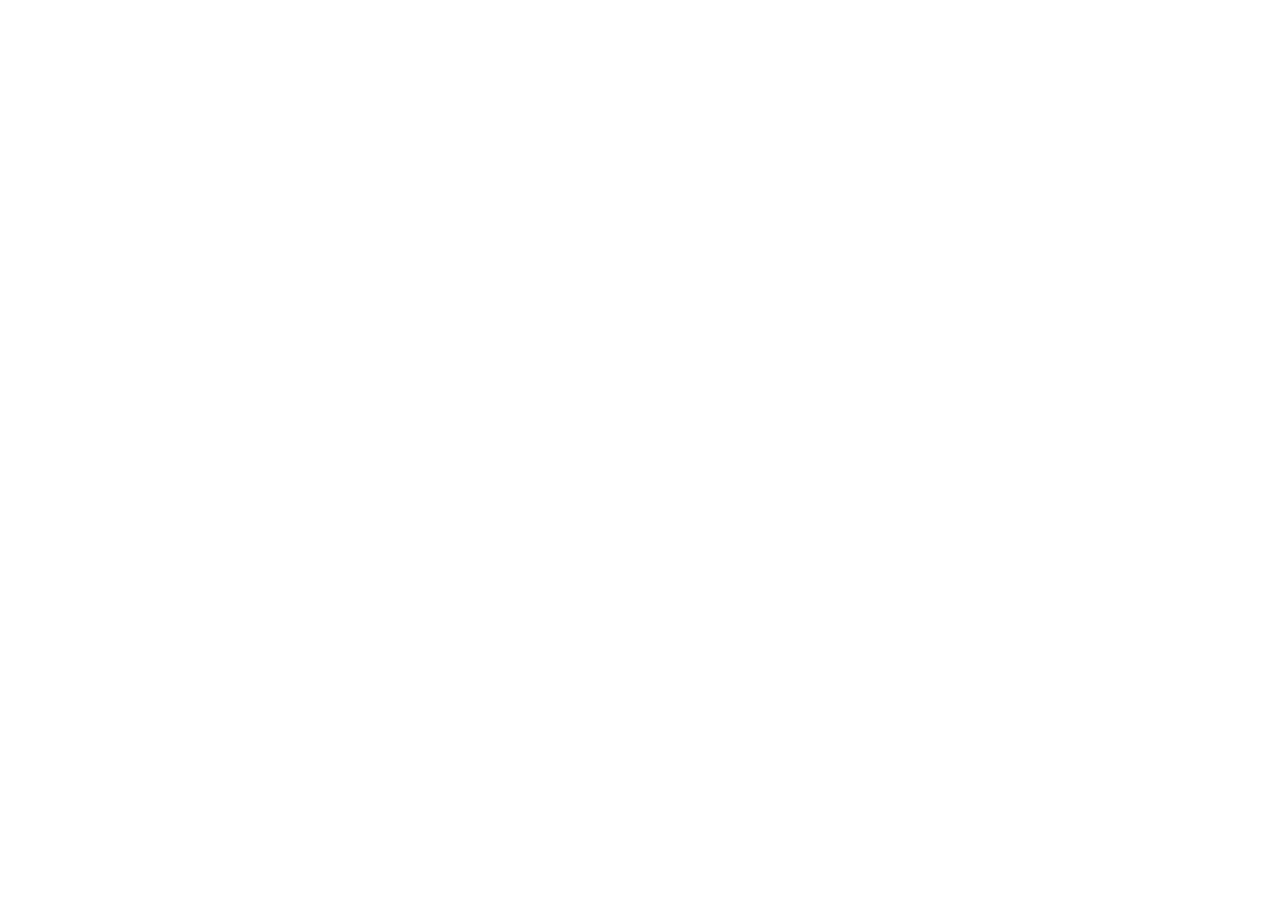
==== index.html @ d70b2a62 "Merge a11a88682a208ec5b602ef48a761235d3900075e into 5b958e6ac207715f13e6dac693be0736f1e8f595" ====
<!DOCTYPE html>
<html lang="en">
  <head>
    <meta charset="utf-8">
    <meta http-equiv="X-UA-Compatible" content="IE=edge">
    <!-- <meta name="viewport" content="width=device-width, initial-scale=1"> -->
    <meta name="viewport" content="width=device-width" />
    <meta http-equiv="Expires" content="30" />
    <title>DAV - Decentralized Autonomous Vehicles</title>
    <link rel="apple-touch-icon" sizes="57x57" href="img/fav/favicon.png">
    <link rel="apple-touch-icon" sizes="60x60" href="img/fav/favicon.png">
    <link rel="apple-touch-icon" sizes="72x72" href="img/fav/favicon.png">
    <link rel="apple-touch-icon" sizes="76x76" href="img/fav/favicon.png">
    <link rel="apple-touch-icon" sizes="114x114" href="img/fav/apple-icon-114x114.png">
    <link rel="apple-touch-icon" sizes="120x120" href="img/fav/apple-icon-120x120.png">
    <link rel="apple-touch-icon" sizes="144x144" href="img/fav/apple-icon-144x144.png">
    <link rel="apple-touch-icon" sizes="152x152" href="img/fav/apple-icon-152x152.png">
    <link rel="apple-touch-icon" sizes="180x180" href="img/fav/apple-icon-180x180.png">
    <link rel="icon" type="image/png" sizes="192x192"  href="img/fav/android-icon-192x192.png">
    <link rel="icon" type="image/png" sizes="32x32" href="img/fav/favicon.png">
    <link rel="icon" type="image/png" sizes="96x96" href="img/fav/favicon.png">
    <link rel="icon" type="image/png" sizes="16x16" href="img/fav/favicon.png">
    <link rel="manifest" href="img/fav/manifest.json">
    <meta name="msapplication-TileColor" content="#ffffff">
    <meta name="msapplication-TileImage" content="img/fav/ms-icon-144x144.png">
    <meta name="theme-color" content="#ffffff">



    <style type="text/css">
    h1,h2{
  font-weight: 500;
}
.navbar{
  font-family: 'Roboto', sans-serif;
  height: 122px;
  margin: 0px;
  border-radius: 0px;
  border: none;
  background: #FFF;
}
.navbar .navbar-brand{
  padding: 35px 0 0 15px;
}
.nav{
  margin-top: 30px;
}
.nav li a{
  font-size: 25px;
  color: #463548;
  position: relative;
  padding: 15px 16px;
}
.nav li a:hover{
  background: transparent;
}
.nav li a:after{
  content: "";
  display: inline-block;
  background: #7924cf;
  width: 4px;
  height: 4px;
  -ms-transform: rotate(45deg);
    -webkit-transform: rotate(45deg);
    transform: rotate(45deg);
    position: absolute;
    top: 25px;
    right: -2px;
}
.nav li:last-child a:after{
  display: none;
}
.nav li.active a{
  color: #7924cf;
}
.nav li a span{
  padding-bottom: 10px;
  border-bottom: 2px solid transparent;
}
.nav li a:hover span,
.nav li.active a span{
  color: #8abffd !important;
  display: inline-block;
  border-bottom: 2px solid #8abffd !important;
  -webkit-transition: all 0.5s ease;
    -moz-transition: all 0.5s ease;
    transition: all 0.5s ease;
}
.hero-home{
  margin-top: 66px;
  /*height: 460px;*/
  /*background: #7447f7 url('img/home-hero.png') no-repeat center bottom;*/
  background: rgba(93,64,240,1);
  background: -moz-linear-gradient(top, rgba(93,64,240,1) 0%, rgba(116,85,243,1) 100%);
  background: -webkit-gradient(left top, left bottom, color-stop(0%, rgba(93,64,240,1)), color-stop(100%, rgba(116,85,243,1)));
  background: -webkit-linear-gradient(top, rgba(93,64,240,1) 0%, rgba(116,85,243,1) 100%);
  background: -o-linear-gradient(top, rgba(93,64,240,1) 0%, rgba(116,85,243,1) 100%);
  background: -ms-linear-gradient(top, rgba(93,64,240,1) 0%, rgba(116,85,243,1) 100%);
  background: linear-gradient(to bottom, rgba(93,64,240,1) 0%, rgba(116,85,243,1) 100%);
  filter: progid:DXImageTransform.Microsoft.gradient( startColorstr='#5d40f0', endColorstr='#7455f3', GradientType=0 );
  color: #FFF;
  margin-bottom: 40px;
}
.hero-home h1{
  font-size: 40px;
  font-family: 'Exo 2', sans-serif;
  font-weight: 500;
}
.hero-home h2{
  font-family: 'Exo 2', sans-serif;
  font-size: 25px;
  font-weight: 300;
}
.hero-home h3{
  font-size: 21px;
  font-weight: 300;
  line-height: 32px;
  margin-top: 45px;
}
.hero-home h3 span{
  font-weight: 700;
}
.hero-home #paper{
  border: 2px solid #c3aeff;
  border-radius: 3px;
  display: inline-block;
  padding: 10px 25px;
  color: #FFF;
  font-size: 15px;
  font-weight: 300;
  text-decoration: none;
  -webkit-transition: all 0.5s ease;
    -moz-transition: all 0.5s ease;
    transition: all 0.5s ease;
}
.hero-home #paper:hover{
  background: #6339d0;
}
.hero-home #paper img{
  margin-right: 15px;
}
.hero-home #paper span{
  border-bottom: 1px solid #c3aeff;
}
.hero-home form {
  padding-left: 25px;
}
.hero-home form h4{
  margin-top: 45px;
  font-size: 21px;
  font-weight: 500;
}
.hero-home form input[type=text],
.hero-home form input[type=email],
.hero-home form input[type=password]{
  margin-bottom: 11px;
  display: block;
  width: 100%;
  height: 44px;
  padding: 0 18px;
  color: #FFF;
  background: #6339d0;
  background: #5c3de7;
  border-radius: 3px;
  border: 1px solid #FFF;
  font-size: 14px;
}
.hero-home form input::-webkit-input-placeholder {
   color: #FFF;
}

.hero-home form input:-moz-placeholder {
   color: #FFF;
}

.hero-home form input::-moz-placeholder {
   color: #FFF;
}

.hero-home form input:-ms-input-placeholder {
   color: #FFF;
}
.hero-home .custom-checkbox{
  margin-bottom: 11px;
}
.hero-home .custom-checkbox input{
  display: none;
}
.hero-home .custom-checkbox span{
  border: 1px solid #6339d0;
  border-radius: 3px;
  height: 15px;
  width: 15px;
  display: inline-block;
  position: relative;
  top: 3px;
  margin-right: 5px;
  position: relative;
}
.hero-home .custom-checkbox label{
  font-weight: 300;
  font-size: 11px;
}
.hero-home .custom-checkbox input:checked + label span:after{
  content: '✓';
  position: absolute;
  left: 2px;
  top: -1px;
}
.hero-home form input[type=submit]{
  border: none;
  display: block;
  width: 100%;
  height: 44px;
  background: #62b252;
  text-transform: uppercase;
  color: #FFF;
  font-size: 15px;
  font-weight: 700;
  border-radius: 5px;
}
.hero-home form a{
  font-size: 13px;
  color: #FFF;
  text-decoration: none;
  margin-left: -15px;
}
.hero-home form a strong{
  text-decoration: underline;
  margin-left: -15px;
  display: block;
  font-weight: 500;
}
.empty-field{
  border: 1px solid #f00 !important;
}
#signup-errors{
  font-size: 14px;
  color: #fff;
}
.hero{
  color: #FFF;
  text-align: center;
  background: url('img/hero.jpg') no-repeat center;
  background-size: cover;
  height: 43.71428571428571vw;
  height: 33.28571428571429vw;
  display: table;
  width: 100%;
}
.hero div{
  display: table-cell;
  vertical-align: middle;
}
.hero h1{
  font-size: 56px;
  margin: 0 0 35px;
}
.hero h2{
  font-size: 33px;
  margin: 0px;
}
.what-is{
  background: url('img/shape.png') no-repeat;
  color: #FFF;
  font-size: 42px;
  width: 635px;
  height: 275px;
  line-height: 275px;
  font-weight: 500;
  margin-top: -100px;
  padding-left: 100px;
  margin-bottom: 30px;
  position: relative;
}
.what-is:before{
  content: '';
  display: block;
  background: url('img/dav-coin.png') no-repeat;
  width: 264px;
  height: 284px;
  position: absolute;
  top: -132px;
}
.team-member{
  text-align: center;
  margin-bottom: 55px;
}
.dav-token .team-member a{
  display: inline-block;
  margin: 15px 5px 0;
}
.dav-token .team-member h4{
  font-size: 31px;
  font-weight: 500;
  color: #271e36;
  margin-top: 18px;
}
.dav-token .team-member h6{
  font-size: 19px;
  color: #6436b1;
  font-weight: 300;
  margin: 0;
  line-height: 42px;
}
.dav-token .team-member p{
  padding: 0px 10px;
  font-size: 15px;
  color: #271e36;
}
.team{
  padding: 55px 0 65px;
}
.team h2{
  margin-bottom: 32px;
}
.dav-token{
  background: transparent !important;
}
.dav-token .illustrations h2{
  margin-bottom: 80px !important;
}
.dav-token .illustrations h4{
  font-size: 25px;
  color: #391871;
  margin: 30px 0 20px;
}
.dav-token .illustrations p{
  padding: 0px;
  color: #271e36;
  font-size: 19px;
}
.exchange{
  background: #6948f2;
  text-align: center;
  padding-top: 100px;
  padding-bottom: 100px;
  margin-top: 50px;
  margin-bottom: 50px;
}
.dav-token .exchange h2{color: #FFF !important;}
.dav-token .exchange p{color: #FFF; font-size: 19px;}

.dav-token h2{
  color: #391871 !important;
  text-align: center;
  margin: 0 0 50px !important;
}
.footer-home{
  background: #FFF;
}
.footer-home h3{
  text-align: center;
  color: #391871;
  font-size: 43px;
  font-weight: 500;
  margin: 0 0 45px;
}
.navbar-home .navbar-brand {
    padding: 15px 0 0 15px;
}
.navbar-home.navbar{
  height: 66px;
}
.navbar-home .nav li a{
  font-size: 19px;
}
.navbar-home .nav{
  margin-top: 10px;
}
.navbar-home .navbar-brand>img{
  width: auto;
  width: 196px;
}
footer.footer-home .links a, footer.footer-home .links p{
  color: #271e36;
}
footer.footer-home .social a{
  /*margin: 0 30px;*/
}
footer.footer-home .copyright p{
  color: #271e36;
}
.footer-home .social{
  margin-top: 70px;
  margin-bottom: 75px;
}
.downloadbtn{
  background: url('img/download.png') no-repeat center;
  background-size: cover;
  font-size: 19px;
  font-weight: 500;
  display: inline-block;
  width: 382px;
  height: 106px;
  color: #FFF;
  line-height: 64px;
  padding-left: 36px;
}
.downloadbtn:hover,.downloadbtn:active,.downloadbtn:focus,.downloadbtn:visited{
  color: #FFF;
  text-decoration: none;
}
@media only screen and (min-width: 767px) and (max-width: 991px){
  .dav-token .team-member {
    min-height: 500px;
  }
}
@media only screen and (min-width: 992px) and (max-width: 1200px){
  .dav-token .team-member {
    min-height: 660px;
  }
}
@media only screen and (max-width: 767px){
  .hero-home {
    /*margin-top: 122px !important;*/
  }
  .navbar.navbar-home{
    padding-top: 18px;
  }
  .navbar-home .navbar-brand {
    /*padding: 0px !important;*/
}
  .downloadbtn{
    /*width: 80%;*/
    width: 281px;
    height: 78px;
    font-size: 14px;
    line-height: 50px;
  }
}

    </style>

    <link rel="stylesheet" href="https://maxcdn.bootstrapcdn.com/bootstrap/3.3.6/css/bootstrap.min.css" />
    <link rel="stylesheet" href="https://fonts.googleapis.com/css?family=Exo+2:300,500|Roboto:300,500" />
    <link rel="stylesheet" type="text/css" href="css/style.css"/>


    <!-- HTML5 shim and Respond.js for IE8 support of HTML5 elements and media queries -->
    <!-- WARNING: Respond.js doesn't work if you view the page via file:// -->
    <!--[if lt IE 9]>
      <script src="https://oss.maxcdn.com/html5shiv/3.7.2/html5shiv.min.js"></script>
      <script src="https://oss.maxcdn.com/respond/1.4.2/respond.min.js"></script>
    <![endif]-->
    <script>
      (function(i,s,o,g,r,a,m){i['GoogleAnalyticsObject']=r;i[r]=i[r]||function(){
      (i[r].q=i[r].q||[]).push(arguments)},i[r].l=1*new Date();a=s.createElement(o),
      m=s.getElementsByTagName(o)[0];a.async=1;a.src=g;m.parentNode.insertBefore(a,m)
      })(window,document,'script','https://www.google-analytics.com/analytics.js','ga');

      ga('create', 'UA-104463303-1', 'auto');
      ga('send', 'pageview');

    </script>
    <!-- Facebook Pixel Code -->
<script>
  !function(f,b,e,v,n,t,s)
  {if(f.fbq)return;n=f.fbq=function(){n.callMethod?
    n.callMethod.apply(n,arguments):n.queue.push(arguments)};
    if(!f._fbq)f._fbq=n;n.push=n;n.loaded=!0;n.version='2.0';
    n.queue=[];t=b.createElement(e);t.async=!0;
    t.src=v;s=b.getElementsByTagName(e)[0];
    s.parentNode.insertBefore(t,s)}(window,document,'script',
    'https://connect.facebook.net/en_US/fbevents.js');
  fbq('init', '738526256352778');
  fbq('track', 'PageView');
</script>
<noscript>
  <img height="1" width="1" src="https://www.facebook.com/tr?id=738526256352778&ev=PageView&noscript=1"/>
</noscript>
<!-- End Facebook Pixel Code -->
  </head>
  <body>

  	<nav class="navbar navbar-fixed-top navbar-home">
      <div class="container">
        <div class="navbar-header">
          <button type="button" class="navbar-toggle collapsed" data-toggle="collapse" data-target="#navbar" aria-expanded="false" aria-controls="navbar">
            <span class="sr-only">Toggle navigation</span>
            <span class="icon-bar"></span>
            <span class="icon-bar"></span>
            <span class="icon-bar"></span>
          </button>
          <a class="navbar-brand" href="/"><img src="img/logo-white.png"></a>
        </div>
        <div id="navbar" class="collapse navbar-collapse">
          <ul class="nav navbar-nav navbar-right">
            <!-- <li><a href="technology.html"><span>Technology</span></a></li> -->
            <li><a href="faq.html"><span>FAQ</span></a></li>
            <li><a href="videos.html"><span>Videos</span></a></li>
            <li class="hide"><a href="blog.html"><span>Blog</span></a></li>
            <li><a href="/#dav-team"><span>Team</span></a></li>
            <li><a href="contact-us.html"><span>Contact Us</span></a></li>
          </ul>
        </div><!--/.nav-collapse -->
      </div>
    </nav>

    <div class="hero-home">
      <div class="container">
        <div class="row">
          <div class="col-sm-8 hidden-xs">
            <h3><span>DAV is a software platform </span>that allows anyone to buy or sell autonomous transportation services in a decentralized market. Our platform integrates into any autonomous vehicle, enabling those vehicles to discover, communicate, and transact with one another using a digital currency called DAV.</h3>
          </div>

          <div class="col-sm-4">
            <form id="signupForm">
              <h4>Sign up for updates</h4>
            </form>

            <!-- Begin MailChimp Signup Form -->
              <div id="mc_embed_signup">
              <form action="https://network.us16.list-manage.com/subscribe/post?u=8cbc69b6acf3e3436662993bd&amp;id=6bd28e738d" method="post" id="mc-embedded-subscribe-form" name="mc-embedded-subscribe-form" class="validate" target="_blank" novalidate>
                  <div id="mc_embed_signup_scroll">

              <div class="mc-field-group">
                <!-- <label for="mce-EMAIL">Email Address </label> -->
                <input type="email" value="" name="EMAIL" class="required email" id="mce-EMAIL" placeholder="Email" style="width: 61%;">
              </div>
                <div id="mce-responses" class="clear">
                  <div class="response" id="mce-error-response" style="display:none"></div>
                  <div class="response" id="mce-success-response" style="display:none"></div>
                </div>    <!-- real people should not fill this in and expect good things - do not remove this or risk form bot signups-->
                  <div style="position: absolute; left: -5000px;" aria-hidden="true"><input type="text" name="b_8cbc69b6acf3e3436662993bd_6bd28e738d" tabindex="-1" value=""></div>
                  <div class="clear"><input type="submit" value="Join" name="subscribe" id="mc-embedded-subscribe" class="button" style="width: 35%;float: right;position: relative;top: -55px;"></div>
                  </div>
              </form>
              </div>

              <!--End mc_embed_signup-->
          </div>

          <div class="col-sm-8 visible-xs">
            <h3><span>DAV is a software platform </span>that allows anyone to buy or sell autonomous transportation services in a decentralized market. Our platform integrates into any autonomous vehicles, enabling those vehicles to discover, communicate, and transact with one another using a digital currency called DAV.</h3>
          </div>

        </div>

        <br>
        <br>
        <img src="img/car-robot-drone.png" width="100%" class="hidden-xs" />
        <img src="img/car-robot-drone-mobile.png" width="100%" class="visible-xs" />
        <br>
        <br>
        <br class="hidden-xs">
        <br class="hidden-xs">

        <div class="text-center">
          <a  href="https://bit.ly/dav_whitepaper" target="_blank" class="downloadbtn"> DOWNLOAD OUR WHITEPAPER</a>
        </div>

        <br>
        <br>
      </div>
    </div>


    <div class="dav-token">
    <div class="container illustrations">
      <h2>The future of transportation is a network<br class="hidden-xs"> of autonomous vehicles. Will you be a part of it?</h2>
      <div class="row">
          <div class="col-sm-4">
            <div class="text-center"><img src="img/illustration-left.png"></div>
            <h4>Earn DAV Tokens by providing transportation services</h4>
            <p>Let your self-driving car give rides to passengers when you’re not using it. Have your drone help with deliveries around town.</p>
          </div>
          <div class="col-sm-4">
            <div class="text-center"><img src="img/illustration-middle.png"></div>
            <h4>Go anywhere or send/receive anything in minutes</h4>
            <p>Send a package, book a ride, or have lunch delivered instantaneously. Utilize the efficiency for your business and supply chains.</p>
          </div>
          <div class="col-sm-4">
            <div class="text-center"><img src="img/illustration-right.png"></div>
            <h4>Service providers keep everything running smoothly</h4>
            <p>Benefit from the efficiencies of service providers who keep your vehicle charged, clean, and operational. Become a service provider and earn DAV Tokens.</p>
          </div>
      </div>
    </div>

    <div class="exchange">
      <h2>Exchange DAV Tokens for USD, BTC, ETH, and more</h2>
      <p>DAV Tokens will be traded on a number of exchanges and supported by several cryptocurrency wallets,<br class="hidden-xs"> allowing you to easily exchange DAV Tokens for other currencies like US Dollars, Bitcoin, and Ether.</p>
    </div>

    	<div class="container">


			<div class="row">
				<div class="col-sm-10 col-sm-offset-1 text-center">
          <h2>Technology</h2>
          <p style="font-size: 19px; color: #271e36;">DAV is a framework of open-source software, open-source hardware, and a free decentralized marketplace where anyone can buy and sell autonomous transportation services using the DAV token.</p>
          <a href="https://bit.ly/dav_whitepaper" target="_blank" class="btn-home downloadbtn"> DOWNLOAD OUR WHITEPAPER</a>
        </div>
      </div>

      <div class="team" id="dav-team">
        <h2>Our Team</h2>

        <div class="row">
            <div class="col-sm-6 col-md-3 team-member">
              <img src="img/team/noam.jpg">
              <br>
              <a href="https://t.me/Copel"><img src="img/icons/telegram.png"></a>
              <!-- <a href="#"><img src="img/icons/facebook.png"></a> -->
              <a href="https://www.linkedin.com/in/noamcopel/"><img src="img/icons/linkedin.png"></a>
              <!-- <a href="#"><img src="img/icons/github-gray.png"></a> -->
              <br>
              <h4>Noam Copel</h4>
              <h6>CEO</h6>
              <p>A senior executive, strategist, and investor, with a strong expertise in blockchain, cryptocurrencies and encryption. In 2003 created the world’s first smartphone encryption system distributed in over 50 countries. Noam is an aviation enthusiast and a multi engine rated pilot.</p>
            </div>
            <div class="col-sm-6 col-md-3 team-member">
              <img src="img/team/tal.jpg">
              <br>
              <a href="https://t.me/Tal_Ater"><img src="img/icons/telegram.png"></a>
              <!-- <a href="#"><img src="img/icons/facebook.png"></a> -->
              <a href="https://www.linkedin.com/in/talater/"><img src="img/icons/linkedin.png"></a>
              <a href="https://github.com/TalAter"><img src="img/icons/github-gray.png"></a>
              <br>
              <h4>Tal Ater</h4>
              <h6>CTO</h6>
              <p>A developer and entrepreneur for over 20 years, a published O’Reilly author, and a coder since the age of 8. Experienced in building and leading R&amp;D teams in startups and organizations. Previously R&amp;D Director and VP Product at Somoto (TASE: SMTO). Core contributor and lead developer of many influential open-source projects.</p>
            </div>
            <div class="col-sm-6 col-md-3 team-member">
              <img src="img/team/joe.jpg">
              <br>
              <a href="https://t.me/joelopardo"><img src="img/icons/telegram.png"></a>
              <!-- <a href="#"><img src="img/icons/facebook.png"></a> -->
              <a href="https://www.linkedin.com/in/joelopardo/"><img src="img/icons/linkedin.png"></a>
              <!-- <a href="#"><img src="img/icons/github-gray.png"></a> -->
              <br>
              <h4>Joe Lopardo</h4>
              <h6>CMO</h6>
              <p>A marketer and entrepreneur for over 10 years across a multitude of industries. Has helped companies such as Google, Oracle, Salesforce, and SAP develop their brand and voice. Previously opened and lead the San Francisco office for Contently and was a partner at Tricent Capital. An outdoor and adventure enthusiast.</p>
            </div>
            <div class="col-sm-6 col-md-3 team-member">
              <img src="img/team/rachel.jpg">
              <br>
              <a href="https://t.me/rlinnewiel"><img src="img/icons/telegram.png"></a>
              <!-- <a href="#"><img src="img/icons/facebook.png"></a> -->
              <a href="https://www.linkedin.com/in/rachel-hercky-linnewiel-a6032697/"><img src="img/icons/linkedin.png"></a>
              <!-- <a href="#"><img src="img/icons/github-gray.png"></a> -->
              <br>
              <h4>Rachel Linnewiel</h4>
              <h6>Head of External Relations</h6>
              <p>Graduate of the Technion Institute of Technology with a Masters in City and Regional Planning. Previously Air Quality and Transportation Planner, and Coordinator of Electric Vehicles North Texas, the electric vehicle stakeholders group of the DFW Clean Cities Coalition.</p>
            </div>
        </div>
        <div class="row">
            <div class="col-sm-6 col-md-3 team-member">
                <img src="img/team/abhishek.jpg">
                <br>
                <!-- <a href="#"><img src="img/icons/telegram.png"></a> -->
                <!-- <a href="#"><img src="img/icons/facebook.png"></a> -->
                <a href="https://www.linkedin.com/in/abhishek-singh-30626ba5/"><img src="img/icons/linkedin.png"></a>
                <a href="https://github.com/shekit"><img src="img/icons/github-gray.png"></a>
                <br>
                <h4>Abhishek Singh</h4>
                <h6>Senior Developer</h6>
                <p>An artist and maker. Graduated with a Master's from NYU. Post doctoral resident at NYU working on AR/VR, AI, hardware, robotics, self driving cars, and blockchain. Previously co-founded three startups, and brought countless projects to life.</p>
              </div>
            <div class="col-sm-6 col-md-3 team-member">
              <img src="img/team/andrew.jpg">
              <br>
              <!-- <a href="#"><img src="img/icons/telegram.png"></a> -->
              <!-- <a href="#"><img src="img/icons/facebook.png"></a> -->
              <a href="https://www.linkedin.com/in/andrew-grunstein-420bb514/"><img src="img/icons/linkedin.png"></a>
              <!-- <a href="#"><img src="img/icons/github-gray.png"></a> -->
              <br>
              <h4>Andrew Grunstein</h4>
              <h6>Head of Research</h6>
              <p>Former Director of Military Cyber Products Gold Line Group and CEO of Pegasus Intelligence. Experienced in Freight Forwarding, Customs Brokerage and transportation. Technology and Futurist enthusiast.</p>
            </div>
            <div class="col-sm-6 col-md-3 team-member">
              <img src="img/team/iurii.jpg">
              <br>
              <!-- <a href="#"><img src="img/icons/telegram.png"></a> -->
              <!-- <a href="#"><img src="img/icons/facebook.png"></a> -->
              <a href="https://www.linkedin.com/in/ieltcov-iurii-7b315a38/"><img src="img/icons/linkedin.png"></a>
              <!-- <a href="#"><img src="img/icons/github-gray.png"></a> -->
              <br>
              <h4>Iurii Ieltsov</h4>
              <h6>Head of Design</h6>
              <p>Graduate of British School of Design. A black belt designer with over 10 years of experience designing award-winning crypto, telephony, and fitness apps and products. Passionate for sensual minimalism and exquisite simplicity in design.</p>
            </div>

            <div class="col-sm-6 col-md-3 team-member">
              <img src="img/team/eyal.jpg">
              <br>
              <a href="https://t.me/Hertzog"><img src="img/icons/telegram.png"></a>
              <!-- <a href="#"><img src="img/icons/facebook.png"></a> -->
              <a href="https://www.linkedin.com/in/hertzog/"><img src="img/icons/linkedin.png"></a>
              <!-- <a href="#"><img src="img/icons/github-gray.png"></a> -->
              <br>
              <h4>Eyal Herzog</h4>
              <h6>Advisor</h6>
              <p>Co-Founder and Product Architect at Bancor. An outspoken thought leader on cryptocurrency since 2011. Founder of MetaCafe, one of the fastest growing video sharing sites reaching over 50m uniques at its peak. Previously, founded Contact Networks, one of the first social networks in 1999.</p>
            </div>

        </div>

      </div>

      <h2>Our Partners</h2>
      <div class="row text-center our-partners">
        <div class="col-sm-5">
          <div class="row">
              <div class="col-sm-6"><a href="https://www.bancor.network/" target="_blank"><img src="img/parteners/bancor.jpg"></a></div>
              <div class="col-sm-6"><a href="http://www.auvsi.org/" target="_blank"><img src="img/parteners/auvsi.jpg"></a></div>
          </div>
        </div>

        <div class="col-sm-2"><a href="https://www.bitcoinsuisse.ch/" target="_blank"><img src="img/parteners/bitcoin-ag.jpg"></a></div>

        <div class="col-sm-5">
          <div class="row">
              <div class="col-sm-6"><a href="https://www.amazix.com/" target="_blank"><img src="img/parteners/amazix.jpg"></a></div>
              <div class="col-sm-6"><a href="https://www.blockchainil.com/" target="_blank"><img src="img/parteners/bitcoin.jpg"></a></div>
          </div>
        </div>
      </div>
    	</div>
    </div>

    <footer class="footer-home">
    	<div class="container">
    		<h3>Contact Us</h3>
    		<div class="row links">
				<div class="col-sm-5">
					<a href="mailto:press@dav.network">press@dav.network</a>
					<p>Press, Media and Interview Requests</p>
				</div>
				<div class="col-sm-4">
					<a href="mailto:info@dav.network">info@dav.network</a>
					<p>Partnerships and General Inquiries</p>
				</div>
				<div class="col-sm-3">
					<a href="mailto:careers@dav.network">careers@dav.network</a>
					<p>Jobs and CVs</p>
				</div>
			</div>
			<div class="social">
				<a href="https://www.youtube.com/channel/UCPuAOygDwCiLOdLosiQJJ1w" target="_blank"><img src="img/icons/large/youtube.png"></a>
        <a href="https://www.reddit.com/r/DAVNetwork/" target="_blank"><img src="img/icons/large/reddit.png"></a>
        <a href="https://github.com/davfoundation" target="_blank"><img src="img/icons/large/github.png"></a>
        <a href="http://t.me/DAVNetwork" target="_blank"><img src="img/icons/large/telegram.png"></a>
        <a href="https://gitter.im/DAVFoundation/DAV-Contributors" target="_blank"><img src="img/icons/large/gitter.png"></a>
        <br class="visible-xs">
        <a href="https://twitter.com/DavNetwork" target="_blank"><img src="img/icons/large/twitter.png"></a>
        <a href="https://www.facebook.com/DAVNetworkTeam" target="_blank"><img src="img/icons/large/facebook.png"></a>
        <a href="mailto:info@dav.network" target="_blank"><img src="img/icons/large/mail.png"></a>
        <a href="https://medium.com/davnetwork" target="_blank"><img src="img/icons/large/medium.png"></a>
			</div>
			<div class="copyright">
				<p>&copy; Copyright 2017 DAV - All Rights Reserved -- DAV is a registered non-profit foundation in Meyerlustenberger Lachenal Grabenstrasse 25 6340 Baar, Zug, Switzerland</p>
				<a href="#">Privacy Policy</a>
				<a href="#">Term And Conditions</a>
			</div>
    	</div>
    </footer>

    <div class="alert telegram-alert" role="alert">
      <div class="container">
      <p>Join the <a href="http://t.me/DAVNetwork" target="_blank">DAV Telegram channel</a> for live updates.</p>
      <button type="button" class="close" data-dismiss="alert" aria-label="Close">&times;</button>
      </div>
    </div>

    <!-- jQuery (necessary for Bootstrap's JavaScript plugins) -->
    <script src="https://ajax.googleapis.com/ajax/libs/jquery/1.11.1/jquery.min.js"></script>
    <!-- Include all compiled plugins (below), or include individual files as needed -->
    <script src="https://maxcdn.bootstrapcdn.com/bootstrap/3.3.6/js/bootstrap.min.js"></script>


    
<script type="text/javascript">
    var jump=function(e)
{
   if (e){
       e.preventDefault();
       var target = $(this).attr("href");
   }else{
       var target = location.hash;
   }

   $('html,body').animate(
   {
       scrollTop: $(target).offset().top
   },2000,function()
   {
       location.hash = target;
   });
  
}

$('html, body').hide();

$(document).ready(function()
{
  $(".navbar-nav li a").click(function(event) {
    $(".navbar-collapse").collapse('hide');
  });
  
    $('a[href^=#]').bind("click", jump);

    if (location.hash){
        setTimeout(function(){
            $('html, body').scrollTop(0).show();
            jump();
        }, 0);
    }else{
        $('html, body').show();
    }
});
</script>
  </body>
</html>
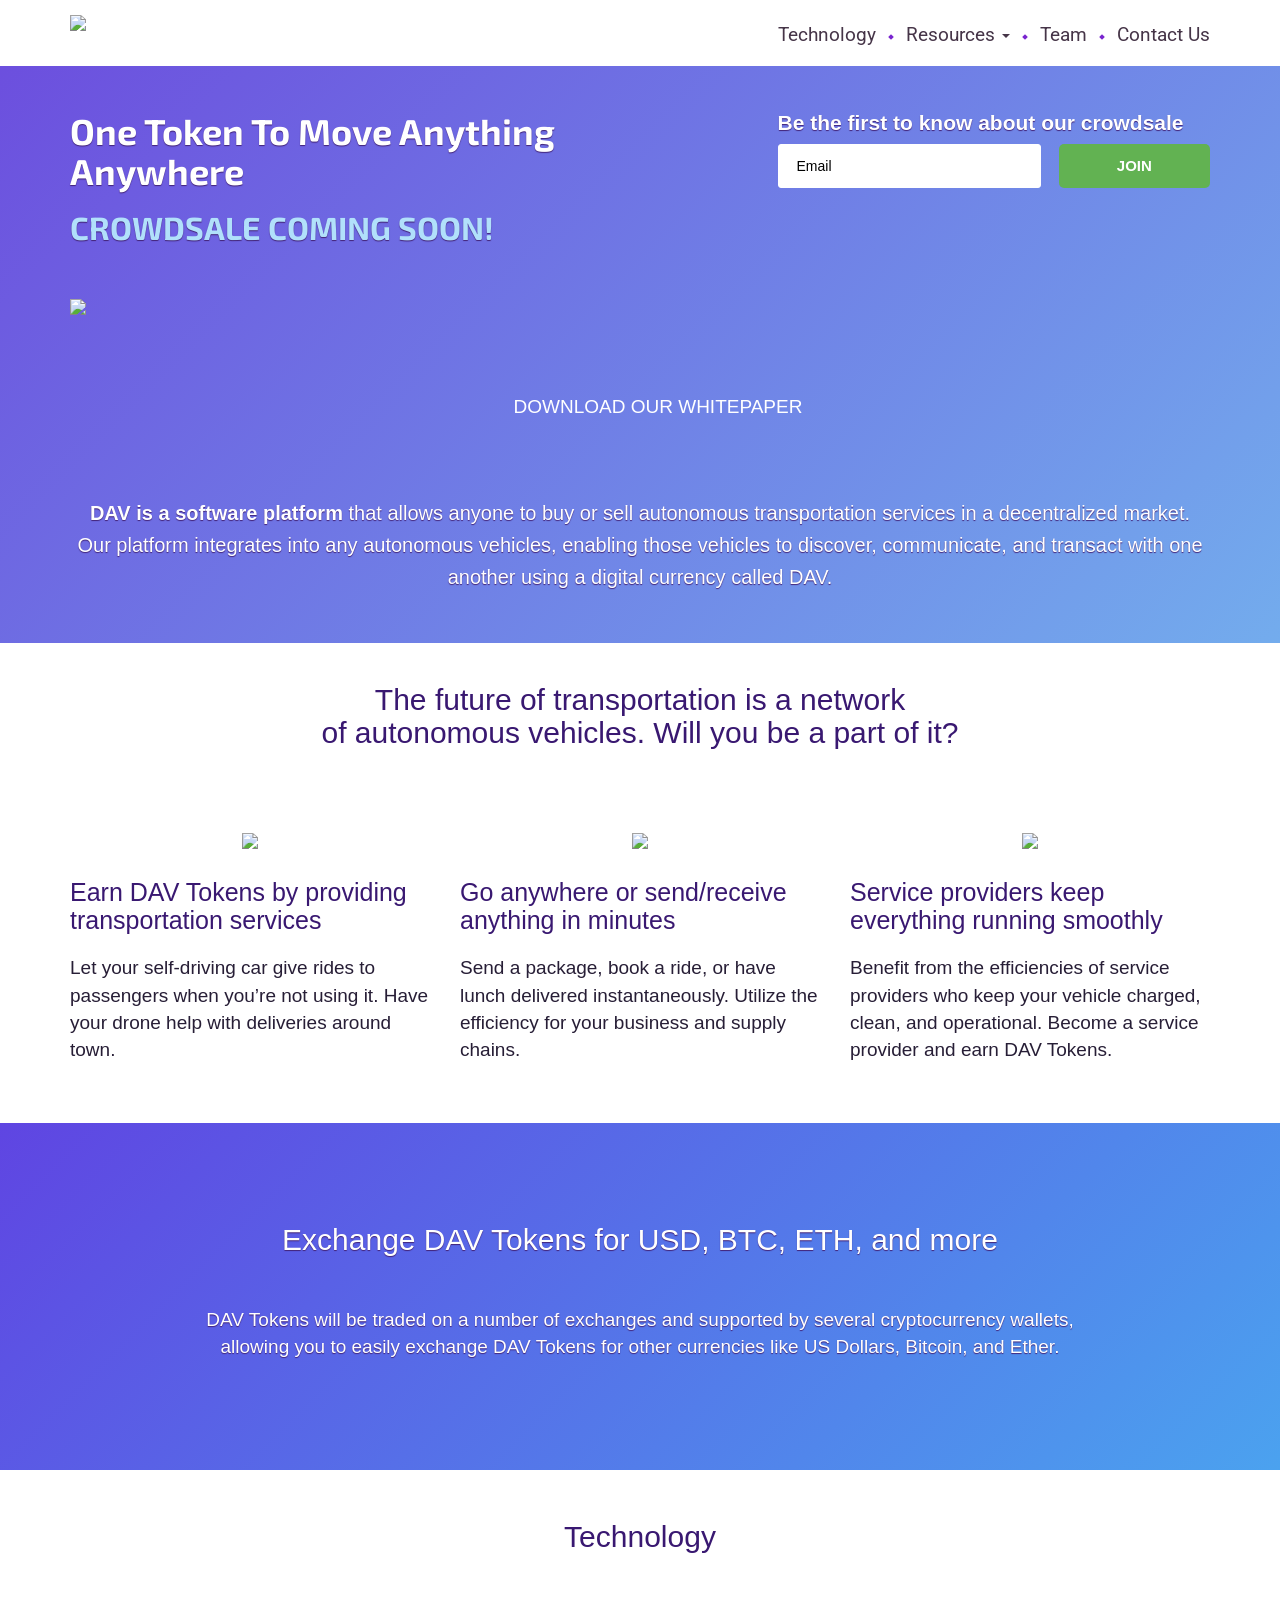
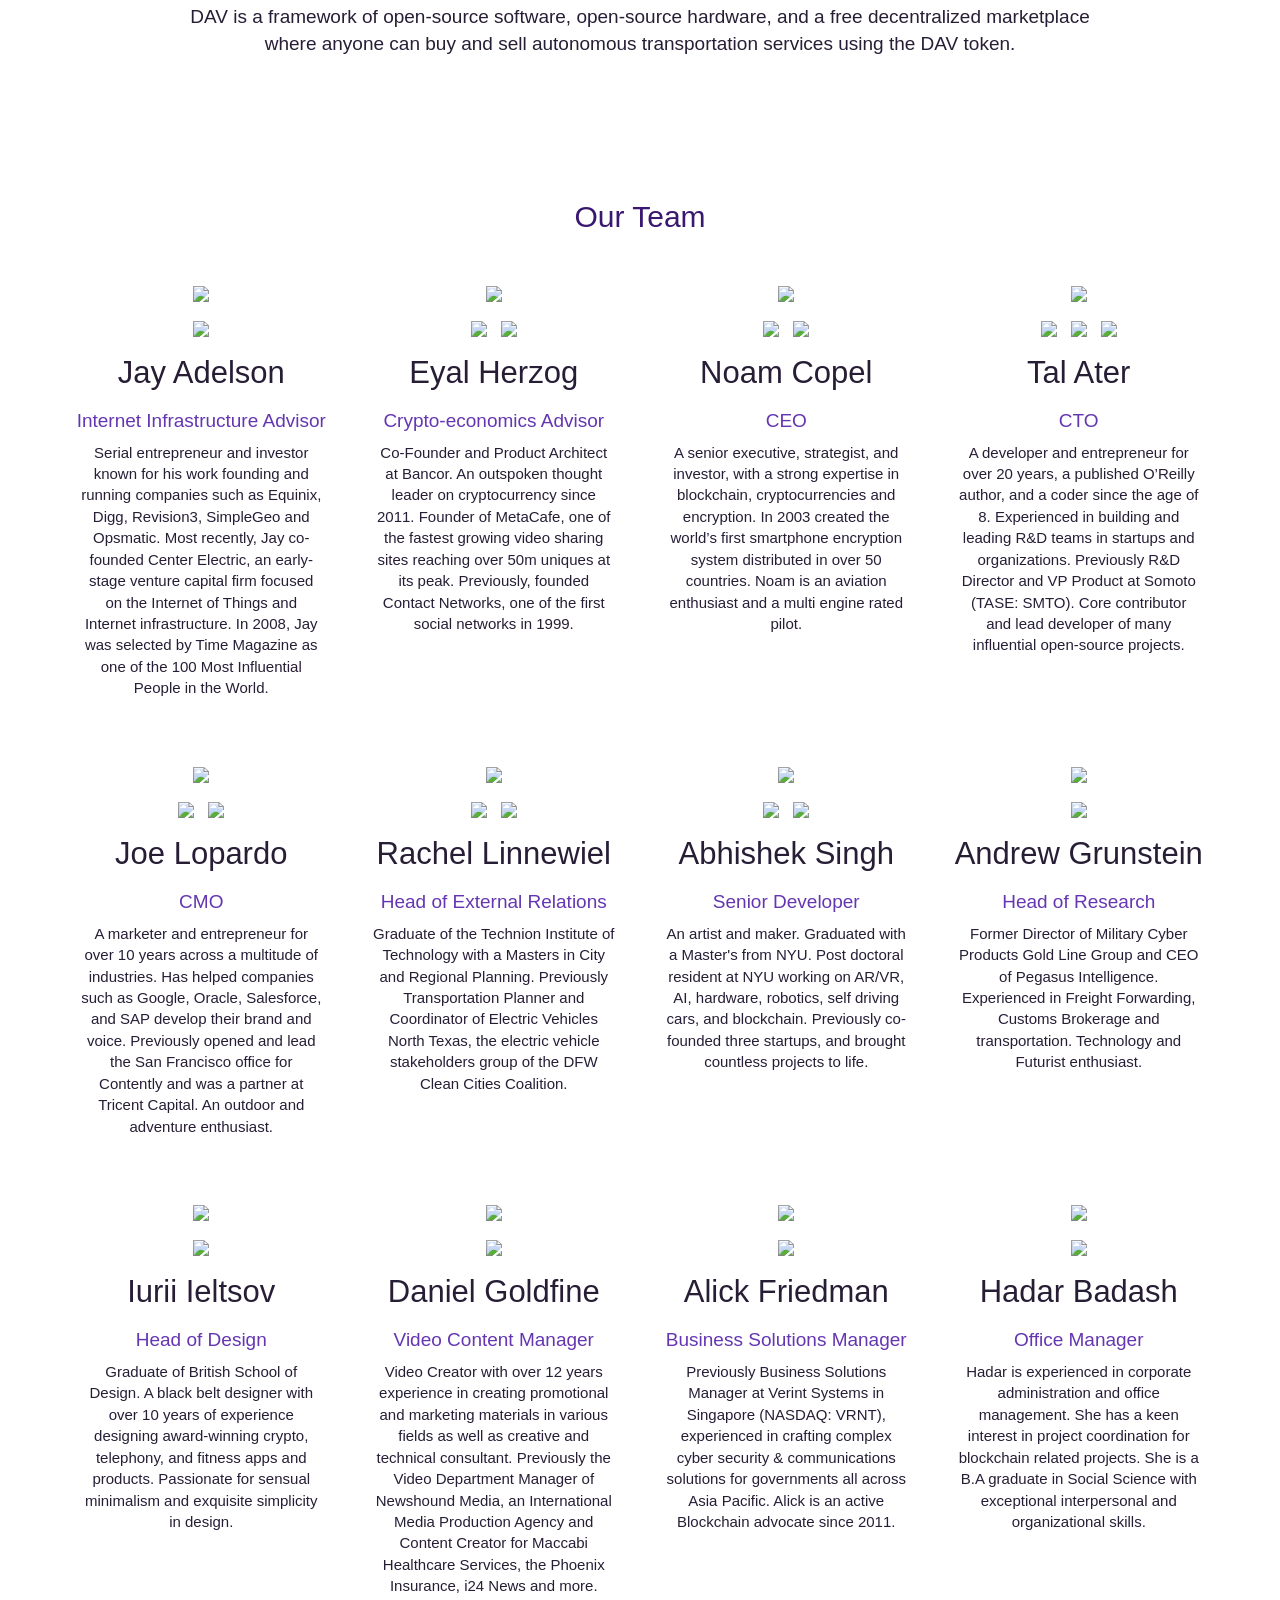
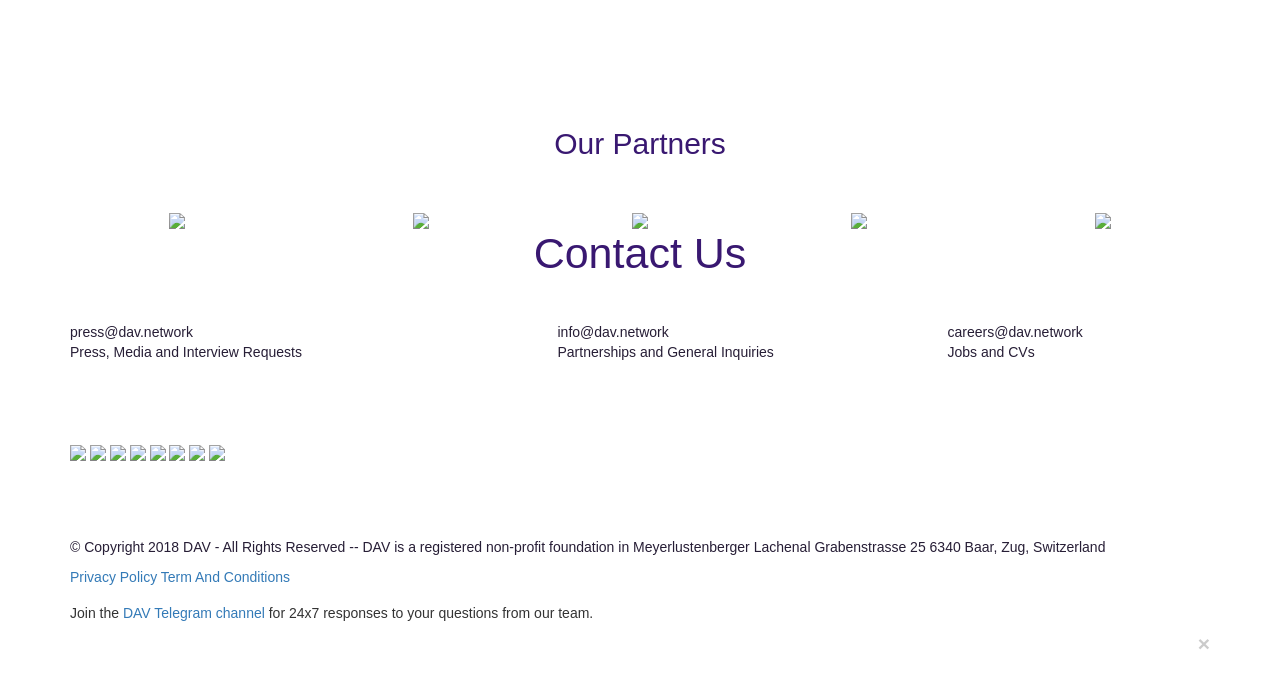
==== commit d39eaee0: "Update index.html changed copy write date from 2017 to 2018" ====
--- a/index.html
+++ b/index.html
@@ -73,12 +73,13 @@
 .nav li.active a{
   color: #7924cf;
 }
-.nav li a span{
+.nav > li:not(.dropdown) > a > span{
   padding-bottom: 10px;
   border-bottom: 2px solid transparent;
 }
-.nav li a:hover span,
-.nav li.active a span{
+
+.nav > li > a:hover > span:not(.caret),
+.nav > li.active > a > span:not(.caret){
   color: #8abffd !important;
   display: inline-block;
   border-bottom: 2px solid #8abffd !important;
@@ -90,32 +91,38 @@
   margin-top: 66px;
   /*height: 460px;*/
   /*background: #7447f7 url('img/home-hero.png') no-repeat center bottom;*/
-  background: rgba(93,64,240,1);
-  background: -moz-linear-gradient(top, rgba(93,64,240,1) 0%, rgba(116,85,243,1) 100%);
-  background: -webkit-gradient(left top, left bottom, color-stop(0%, rgba(93,64,240,1)), color-stop(100%, rgba(116,85,243,1)));
-  background: -webkit-linear-gradient(top, rgba(93,64,240,1) 0%, rgba(116,85,243,1) 100%);
-  background: -o-linear-gradient(top, rgba(93,64,240,1) 0%, rgba(116,85,243,1) 100%);
-  background: -ms-linear-gradient(top, rgba(93,64,240,1) 0%, rgba(116,85,243,1) 100%);
-  background: linear-gradient(to bottom, rgba(93,64,240,1) 0%, rgba(116,85,243,1) 100%);
-  filter: progid:DXImageTransform.Microsoft.gradient( startColorstr='#5d40f0', endColorstr='#7455f3', GradientType=0 );
+  background: rgba(108,79,222,1);
+background: -moz-linear-gradient(-45deg, rgba(108,79,222,1) 0%, rgba(115,172,237,1) 100%);
+background: -webkit-gradient(left top, right bottom, color-stop(0%, rgba(108,79,222,1)), color-stop(100%, rgba(115,172,237,1)));
+background: -webkit-linear-gradient(-45deg, rgba(108,79,222,1) 0%, rgba(115,172,237,1) 100%);
+background: -o-linear-gradient(-45deg, rgba(108,79,222,1) 0%, rgba(115,172,237,1) 100%);
+background: -ms-linear-gradient(-45deg, rgba(108,79,222,1) 0%, rgba(115,172,237,1) 100%);
+background: linear-gradient(135deg, rgba(108,79,222,1) 0%, rgba(115,172,237,1) 100%);
+filter: progid:DXImageTransform.Microsoft.gradient( startColorstr='#6c4fde', endColorstr='#73aced', GradientType=1 );
   color: #FFF;
   margin-bottom: 40px;
 }
 .hero-home h1{
-  font-size: 40px;
+  font-size: 36px;
   font-family: 'Exo 2', sans-serif;
-  font-weight: 500;
+  font-weight: 700;
+  margin-top: 45px;
+  text-shadow: 0px 1px 1px rgba(66, 35, 120, 1);
 }
 .hero-home h2{
   font-family: 'Exo 2', sans-serif;
-  font-size: 25px;
-  font-weight: 300;
+  font-size: 32px;
+  font-weight: 700;
+  color: #B1E0FB;
+  text-shadow: 0px 1px 1px rgba(66, 35, 120, 1);
 }
 .hero-home h3{
-  font-size: 21px;
-  font-weight: 300;
+  clear: right;
+  font-size: 20px;
+  font-weight: 500;
   line-height: 32px;
   margin-top: 45px;
+  text-shadow: 0px 1px 1px rgba(66, 35, 120, 1);
 }
 .hero-home h3 span{
   font-weight: 700;
@@ -148,7 +155,8 @@
 .hero-home form h4{
   margin-top: 45px;
   font-size: 21px;
-  font-weight: 500;
+  font-weight: 700;
+  text-shadow: 0px 1px 1px rgba(66, 35, 120, 1);
 }
 .hero-home form input[type=text],
 .hero-home form input[type=email],
@@ -158,27 +166,28 @@
   width: 100%;
   height: 44px;
   padding: 0 18px;
-  color: #FFF;
+  color: #000;
   background: #6339d0;
   background: #5c3de7;
+  background: #FFF;
   border-radius: 3px;
   border: 1px solid #FFF;
   font-size: 14px;
 }
 .hero-home form input::-webkit-input-placeholder {
-   color: #FFF;
+   color: #000;
 }
 
 .hero-home form input:-moz-placeholder {
-   color: #FFF;
+   color: #000;
 }
 
 .hero-home form input::-moz-placeholder {
-   color: #FFF;
+   color: #000;
 }
 
 .hero-home form input:-ms-input-placeholder {
-   color: #FFF;
+   color: #000;
 }
 .hero-home .custom-checkbox{
   margin-bottom: 11px;
@@ -337,9 +346,17 @@
   padding-bottom: 100px;
   margin-top: 50px;
   margin-bottom: 50px;
-}
-.dav-token .exchange h2{color: #FFF !important;}
-.dav-token .exchange p{color: #FFF; font-size: 19px;}
+  background: rgba(95,69,226,1);
+background: -moz-linear-gradient(-45deg, rgba(95,69,226,1) 0%, rgba(75,162,239,1) 100%);
+background: -webkit-gradient(left top, right bottom, color-stop(0%, rgba(95,69,226,1)), color-stop(100%, rgba(75,162,239,1)));
+background: -webkit-linear-gradient(-45deg, rgba(95,69,226,1) 0%, rgba(75,162,239,1) 100%);
+background: -o-linear-gradient(-45deg, rgba(95,69,226,1) 0%, rgba(75,162,239,1) 100%);
+background: -ms-linear-gradient(-45deg, rgba(95,69,226,1) 0%, rgba(75,162,239,1) 100%);
+background: linear-gradient(135deg, rgba(95,69,226,1) 0%, rgba(75,162,239,1) 100%);
+filter: progid:DXImageTransform.Microsoft.gradient( startColorstr='#5f45e2', endColorstr='#4ba2ef', GradientType=1 );
+}
+.dav-token .exchange h2{color: #FFF !important;text-shadow: 0px 1px 1px rgba(66, 35, 120, 1);}
+.dav-token .exchange p{color: #FFF; font-size: 19px;text-shadow: 0px 1px 1px rgba(66, 35, 120, 1);}
 
 .dav-token h2{
   color: #391871 !important;
@@ -386,13 +403,13 @@
   margin-bottom: 75px;
 }
 .downloadbtn{
-  background: url('img/download.png') no-repeat center;
+  background: url('img/download1.png') no-repeat center;
   background-size: cover;
   font-size: 19px;
   font-weight: 500;
   display: inline-block;
-  width: 382px;
-  height: 106px;
+  width: 370px;
+  height: 77px;
   color: #FFF;
   line-height: 64px;
   padding-left: 36px;
@@ -451,7 +468,7 @@
 
       ga('create', 'UA-104463303-1', 'auto');
       ga('send', 'pageview');
-
+      ga('send', 'Button', 'Clicked', 'Join', '0');
     </script>
     <!-- Facebook Pixel Code -->
 <script>
@@ -486,11 +503,16 @@
         </div>
         <div id="navbar" class="collapse navbar-collapse">
           <ul class="nav navbar-nav navbar-right">
-            <!-- <li><a href="technology.html"><span>Technology</span></a></li> -->
-            <li><a href="faq.html"><span>FAQ</span></a></li>
-            <li><a href="videos.html"><span>Videos</span></a></li>
-            <li class="hide"><a href="blog.html"><span>Blog</span></a></li>
-            <li><a href="/#dav-team"><span>Team</span></a></li>
+            <li><a href="technology.html"><span>Technology</span></a></li>
+            <li class="dropdown">
+              <a href="#" class="dropdown-toggle" data-toggle="dropdown" role="button" aria-haspopup="true" aria-expanded="false">Resources <span class="caret"></span></a>
+              <ul class="dropdown-menu">
+                <li><a href="whitepaper.pdf" target="_blank">Whitepaper</a></li>
+                <li><a href="https://medium.com/davnetwork" target="_blank">Blog</a></li>
+                <li><a href="faq.html">FAQ</a></li>
+              </ul>
+            </li>
+            <li><a href="/#dav-team" id="team-anchor"><span>Team</span></a></li>
             <li><a href="contact-us.html"><span>Contact Us</span></a></li>
           </ul>
         </div><!--/.nav-collapse -->
@@ -500,13 +522,16 @@
     <div class="hero-home">
       <div class="container">
         <div class="row">
-          <div class="col-sm-8 hidden-xs">
-            <h3><span>DAV is a software platform </span>that allows anyone to buy or sell autonomous transportation services in a decentralized market. Our platform integrates into any autonomous vehicle, enabling those vehicles to discover, communicate, and transact with one another using a digital currency called DAV.</h3>
+          <div class="col-sm-7">
+            <h1>One Token To Move Anything Anywhere</h1>
+            <h2>CROWDSALE COMING SOON!</h2>
+            <br class="visible-xs">
+            <img src="img/car-robot-drone-mobile.png" width="100%" class="visible-xs" />
           </div>
 
-          <div class="col-sm-4">
+          <div class="col-sm-5">
             <form id="signupForm">
-              <h4>Sign up for updates</h4>
+              <h4>Be the first to know about our crowdsale</h4>
             </form>
 
             <!-- Begin MailChimp Signup Form -->
@@ -532,7 +557,7 @@
           </div>
 
           <div class="col-sm-8 visible-xs">
-            <h3><span>DAV is a software platform </span>that allows anyone to buy or sell autonomous transportation services in a decentralized market. Our platform integrates into any autonomous vehicles, enabling those vehicles to discover, communicate, and transact with one another using a digital currency called DAV.</h3>
+            <h3><span>DAV is a software platform </span>that allows anyone to buy or sell autonomous transportation services in a decentralized network. DAV open source platform integrates into any autonomous vehicle, enabling those vehicles to discover, communicate, and transact with one another using a digital currency called DAV.</h3>
           </div>
 
         </div>
@@ -540,15 +565,17 @@
         <br>
         <br>
         <img src="img/car-robot-drone.png" width="100%" class="hidden-xs" />
-        <img src="img/car-robot-drone-mobile.png" width="100%" class="visible-xs" />
+
         <br>
         <br>
         <br class="hidden-xs">
         <br class="hidden-xs">
 
         <div class="text-center">
-          <a  href="https://bit.ly/dav_whitepaper" target="_blank" class="downloadbtn"> DOWNLOAD OUR WHITEPAPER</a>
+          <a  href="https://dav.network/whitepaper.pdf" target="_blank" class="downloadbtn"> DOWNLOAD OUR WHITEPAPER</a>
         </div>
+
+        <h3 class="hidden-xs text-center"><span>DAV is a software platform </span>that allows anyone to buy or sell autonomous transportation services in a decentralized market. <br>Our platform integrates into any autonomous vehicles, enabling those vehicles to discover, communicate, and transact with one another using a digital currency called DAV.</h3>
 
         <br>
         <br>
@@ -590,7 +617,7 @@
 				<div class="col-sm-10 col-sm-offset-1 text-center">
           <h2>Technology</h2>
           <p style="font-size: 19px; color: #271e36;">DAV is a framework of open-source software, open-source hardware, and a free decentralized marketplace where anyone can buy and sell autonomous transportation services using the DAV token.</p>
-          <a href="https://bit.ly/dav_whitepaper" target="_blank" class="btn-home downloadbtn"> DOWNLOAD OUR WHITEPAPER</a>
+          <a href="https://dav.network/whitepaper.pdf" target="_blank" class="btn-home downloadbtn blueDownload"> DOWNLOAD OUR WHITEPAPER</a>
         </div>
       </div>
 
@@ -598,6 +625,30 @@
         <h2>Our Team</h2>
 
         <div class="row">
+            <div class="col-sm-6 col-md-3 team-member">
+              <img src="img/team/jay.jpg">
+              <br>
+              <!-- <a href="https://t.me/"><img src="img/icons/telegram.png"></a> -->
+              <!-- <a href="#"><img src="img/icons/facebook.png"></a> -->
+              <a href="https://www.linkedin.com/in/adelson/"><img src="img/icons/linkedin.png"></a>
+              <!-- <a href="#"><img src="img/icons/github-gray.png"></a> -->
+              <br>
+              <h4>Jay Adelson</h4>
+              <h6>Internet Infrastructure Advisor</h6>
+              <p><span>Serial entrepreneur and investor</span> known for his work founding and running companies such as Equinix, Digg, Revision3, SimpleGeo and Opsmatic. Most recently, Jay co-founded Center Electric, an early-stage venture capital firm focused on the Internet of Things and Internet infrastructure. In 2008, Jay was selected by Time Magazine as one of the 100 Most Influential People in the World. </p>
+            </div>
+            <div class="col-sm-6 col-md-3 team-member">
+              <img src="img/team/eyal.jpg">
+              <br>
+              <a href="https://t.me/Hertzog"><img src="img/icons/telegram.png"></a>
+              <!-- <a href="#"><img src="img/icons/facebook.png"></a> -->
+              <a href="https://www.linkedin.com/in/hertzog/"><img src="img/icons/linkedin.png"></a>
+              <!-- <a href="#"><img src="img/icons/github-gray.png"></a> -->
+              <br>
+              <h4>Eyal Herzog</h4>
+              <h6>Crypto-economics Advisor</h6>
+              <p><span>Co-Founder and Product Architect at Bancor</span>. An outspoken thought leader on cryptocurrency since 2011. Founder of MetaCafe, one of the fastest growing video sharing sites reaching over 50m uniques at its peak. Previously, founded Contact Networks, one of the first social networks in 1999.</p>
+            </div>
             <div class="col-sm-6 col-md-3 team-member">
               <img src="img/team/noam.jpg">
               <br>
@@ -622,6 +673,9 @@
               <h6>CTO</h6>
               <p>A developer and entrepreneur for over 20 years, a published O’Reilly author, and a coder since the age of 8. Experienced in building and leading R&amp;D teams in startups and organizations. Previously R&amp;D Director and VP Product at Somoto (TASE: SMTO). Core contributor and lead developer of many influential open-source projects.</p>
             </div>
+        </div>
+
+        <div class="row">
             <div class="col-sm-6 col-md-3 team-member">
               <img src="img/team/joe.jpg">
               <br>
@@ -644,10 +698,8 @@
               <br>
               <h4>Rachel Linnewiel</h4>
               <h6>Head of External Relations</h6>
-              <p>Graduate of the Technion Institute of Technology with a Masters in City and Regional Planning. Previously Air Quality and Transportation Planner, and Coordinator of Electric Vehicles North Texas, the electric vehicle stakeholders group of the DFW Clean Cities Coalition.</p>
-            </div>
-        </div>
-        <div class="row">
+              <p>Graduate of the Technion Institute of Technology with a Masters in City and Regional Planning. Previously Transportation Planner and Coordinator of Electric Vehicles North Texas, the electric vehicle stakeholders group of the DFW Clean Cities Coalition.</p>
+            </div>
             <div class="col-sm-6 col-md-3 team-member">
                 <img src="img/team/abhishek.jpg">
                 <br>
@@ -660,18 +712,20 @@
                 <h6>Senior Developer</h6>
                 <p>An artist and maker. Graduated with a Master's from NYU. Post doctoral resident at NYU working on AR/VR, AI, hardware, robotics, self driving cars, and blockchain. Previously co-founded three startups, and brought countless projects to life.</p>
               </div>
-            <div class="col-sm-6 col-md-3 team-member">
-              <img src="img/team/andrew.jpg">
-              <br>
-              <!-- <a href="#"><img src="img/icons/telegram.png"></a> -->
-              <!-- <a href="#"><img src="img/icons/facebook.png"></a> -->
-              <a href="https://www.linkedin.com/in/andrew-grunstein-420bb514/"><img src="img/icons/linkedin.png"></a>
-              <!-- <a href="#"><img src="img/icons/github-gray.png"></a> -->
-              <br>
-              <h4>Andrew Grunstein</h4>
-              <h6>Head of Research</h6>
-              <p>Former Director of Military Cyber Products Gold Line Group and CEO of Pegasus Intelligence. Experienced in Freight Forwarding, Customs Brokerage and transportation. Technology and Futurist enthusiast.</p>
-            </div>
+              <div class="col-sm-6 col-md-3 team-member">
+                <img src="img/team/andrew.jpg">
+                <br>
+                <!-- <a href="#"><img src="img/icons/telegram.png"></a> -->
+                <!-- <a href="#"><img src="img/icons/facebook.png"></a> -->
+                <a href="https://www.linkedin.com/in/andrew-grunstein-420bb514/"><img src="img/icons/linkedin.png"></a>
+                <!-- <a href="#"><img src="img/icons/github-gray.png"></a> -->
+                <br>
+                <h4>Andrew Grunstein</h4>
+                <h6>Head of Research</h6>
+                <p>Former Director of Military Cyber Products Gold Line Group and CEO of Pegasus Intelligence. Experienced in Freight Forwarding, Customs Brokerage and transportation. Technology and Futurist enthusiast.</p>
+              </div>
+          </div>
+        <div class="row">
             <div class="col-sm-6 col-md-3 team-member">
               <img src="img/team/iurii.jpg">
               <br>
@@ -684,22 +738,43 @@
               <h6>Head of Design</h6>
               <p>Graduate of British School of Design. A black belt designer with over 10 years of experience designing award-winning crypto, telephony, and fitness apps and products. Passionate for sensual minimalism and exquisite simplicity in design.</p>
             </div>
-
-            <div class="col-sm-6 col-md-3 team-member">
-              <img src="img/team/eyal.jpg">
-              <br>
-              <a href="https://t.me/Hertzog"><img src="img/icons/telegram.png"></a>
-              <!-- <a href="#"><img src="img/icons/facebook.png"></a> -->
-              <a href="https://www.linkedin.com/in/hertzog/"><img src="img/icons/linkedin.png"></a>
+            <div class="col-sm-6 col-md-3 team-member">
+              <img src="img/team/daniel.jpg">
+              <br>
+              <!-- <a href="#"><img src="img/icons/telegram.png"></a> -->
+              <!-- <a href="#"><img src="img/icons/facebook.png"></a> -->
+              <a href="#"><img src="img/icons/linkedin.png"></a>
               <!-- <a href="#"><img src="img/icons/github-gray.png"></a> -->
               <br>
-              <h4>Eyal Herzog</h4>
-              <h6>Advisor</h6>
-              <p>Co-Founder and Product Architect at Bancor. An outspoken thought leader on cryptocurrency since 2011. Founder of MetaCafe, one of the fastest growing video sharing sites reaching over 50m uniques at its peak. Previously, founded Contact Networks, one of the first social networks in 1999.</p>
-            </div>
-
+              <h4>Daniel Goldfine</h4>
+              <h6>Video Content Manager</h6>
+              <p>Video Creator with over 12 years experience in creating promotional and marketing materials in various fields as well as creative and technical consultant. Previously the Video Department Manager of Newshound Media, an International Media Production Agency and Content Creator for Maccabi Healthcare Services, the Phoenix Insurance, i24 News and more.</p>
+            </div>
+            <div class="col-sm-6 col-md-3 team-member">
+              <img src="img/team/alick.jpg">
+              <br>
+              <!-- <a href="#"><img src="img/icons/telegram.png"></a> -->
+              <!-- <a href="#"><img src="img/icons/facebook.png"></a> -->
+              <a href="#"><img src="img/icons/linkedin.png"></a>
+              <!-- <a href="#"><img src="img/icons/github-gray.png"></a> -->
+              <br>
+              <h4>Alick Friedman</h4>
+              <h6>Business Solutions Manager</h6>
+              <p>Previously Business Solutions Manager at Verint Systems in Singapore (NASDAQ: VRNT), experienced in crafting complex cyber security &amp; communications solutions for governments all across Asia Pacific. Alick is an active Blockchain advocate since 2011. </p>
+            </div>
+            <div class="col-sm-6 col-md-3 team-member">
+              <img src="img/team/hadar.jpg">
+              <br>
+              <!-- <a href="#"><img src="img/icons/telegram.png"></a> -->
+              <!-- <a href="#"><img src="img/icons/facebook.png"></a> -->
+              <a href="#"><img src="img/icons/linkedin.png"></a>
+              <!-- <a href="#"><img src="img/icons/github-gray.png"></a> -->
+              <br>
+              <h4>Hadar Badash</h4>
+              <h6>Office Manager</h6>
+              <p>Hadar is experienced in corporate administration and office management. She has a keen interest in project coordination for blockchain related projects. She is a B.A graduate in Social Science with exceptional interpersonal and organizational skills.</p>
+            </div>
         </div>
-
       </div>
 
       <h2>Our Partners</h2>
@@ -716,7 +791,7 @@
         <div class="col-sm-5">
           <div class="row">
               <div class="col-sm-6"><a href="https://www.amazix.com/" target="_blank"><img src="img/parteners/amazix.jpg"></a></div>
-              <div class="col-sm-6"><a href="https://www.blockchainil.com/" target="_blank"><img src="img/parteners/bitcoin.jpg"></a></div>
+              <div class="col-sm-6"><a href="http://alignment.ventures/" target="_blank"><img src="img/parteners/alignment.jpg"></a></div>
           </div>
         </div>
       </div>
@@ -745,7 +820,7 @@
         <a href="https://www.reddit.com/r/DAVNetwork/" target="_blank"><img src="img/icons/large/reddit.png"></a>
         <a href="https://github.com/davfoundation" target="_blank"><img src="img/icons/large/github.png"></a>
         <a href="http://t.me/DAVNetwork" target="_blank"><img src="img/icons/large/telegram.png"></a>
-        <a href="https://gitter.im/DAVFoundation/DAV-Contributors" target="_blank"><img src="img/icons/large/gitter.png"></a>
+        <!-- <a href="https://gitter.im/DAVFoundation/DAV-Contributors" target="_blank"><img src="img/icons/large/gitter.png"></a> -->
         <br class="visible-xs">
         <a href="https://twitter.com/DavNetwork" target="_blank"><img src="img/icons/large/twitter.png"></a>
         <a href="https://www.facebook.com/DAVNetworkTeam" target="_blank"><img src="img/icons/large/facebook.png"></a>
@@ -753,7 +828,7 @@
         <a href="https://medium.com/davnetwork" target="_blank"><img src="img/icons/large/medium.png"></a>
 			</div>
 			<div class="copyright">
-				<p>&copy; Copyright 2017 DAV - All Rights Reserved -- DAV is a registered non-profit foundation in Meyerlustenberger Lachenal Grabenstrasse 25 6340 Baar, Zug, Switzerland</p>
+				<p>&copy; Copyright 2018 DAV - All Rights Reserved -- DAV is a registered non-profit foundation in Meyerlustenberger Lachenal Grabenstrasse 25 6340 Baar, Zug, Switzerland</p>
 				<a href="#">Privacy Policy</a>
 				<a href="#">Term And Conditions</a>
 			</div>
@@ -762,7 +837,7 @@
 
     <div class="alert telegram-alert" role="alert">
       <div class="container">
-      <p>Join the <a href="http://t.me/DAVNetwork" target="_blank">DAV Telegram channel</a> for live updates.</p>
+       <p>Join the <a href="http://t.me/DAVNetwork" target="_blank">DAV Telegram channel</a> for 24x7 responses to your questions from our team.</p>
       <button type="button" class="close" data-dismiss="alert" aria-label="Close">&times;</button>
       </div>
     </div>
@@ -771,47 +846,14 @@
     <script src="https://ajax.googleapis.com/ajax/libs/jquery/1.11.1/jquery.min.js"></script>
     <!-- Include all compiled plugins (below), or include individual files as needed -->
     <script src="https://maxcdn.bootstrapcdn.com/bootstrap/3.3.6/js/bootstrap.min.js"></script>
-
-
-    
+    <script src="js/main.js"></script>
+
 <script type="text/javascript">
-    var jump=function(e)
-{
-   if (e){
-       e.preventDefault();
-       var target = $(this).attr("href");
-   }else{
-       var target = location.hash;
-   }
-
-   $('html,body').animate(
-   {
-       scrollTop: $(target).offset().top
-   },2000,function()
-   {
-       location.hash = target;
-   });
-  
-}
-
-$('html, body').hide();
-
 $(document).ready(function()
 {
-  $(".navbar-nav li a").click(function(event) {
+  $(".navbar-nav li a#team-anchor").click(function(event) {
     $(".navbar-collapse").collapse('hide');
   });
-  
-    $('a[href^=#]').bind("click", jump);
-
-    if (location.hash){
-        setTimeout(function(){
-            $('html, body').scrollTop(0).show();
-            jump();
-        }, 0);
-    }else{
-        $('html, body').show();
-    }
 });
 </script>
   </body>
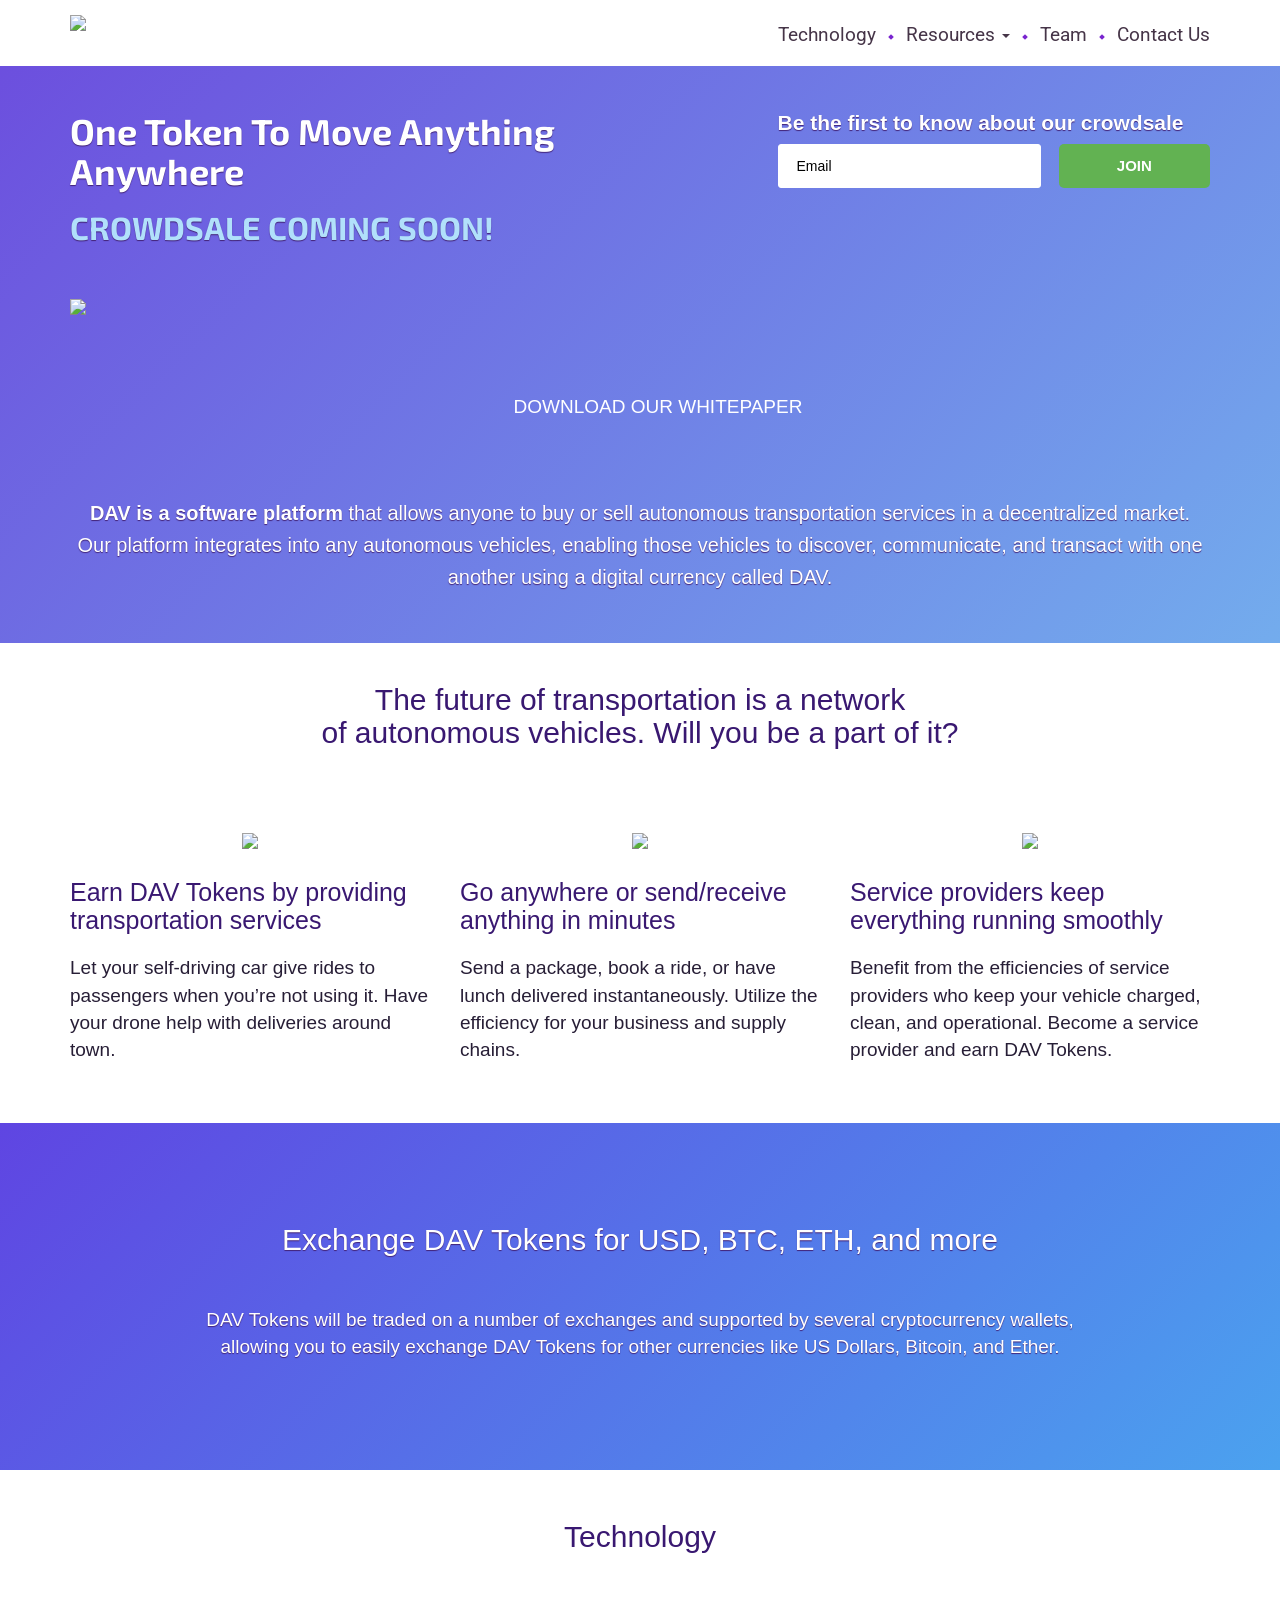
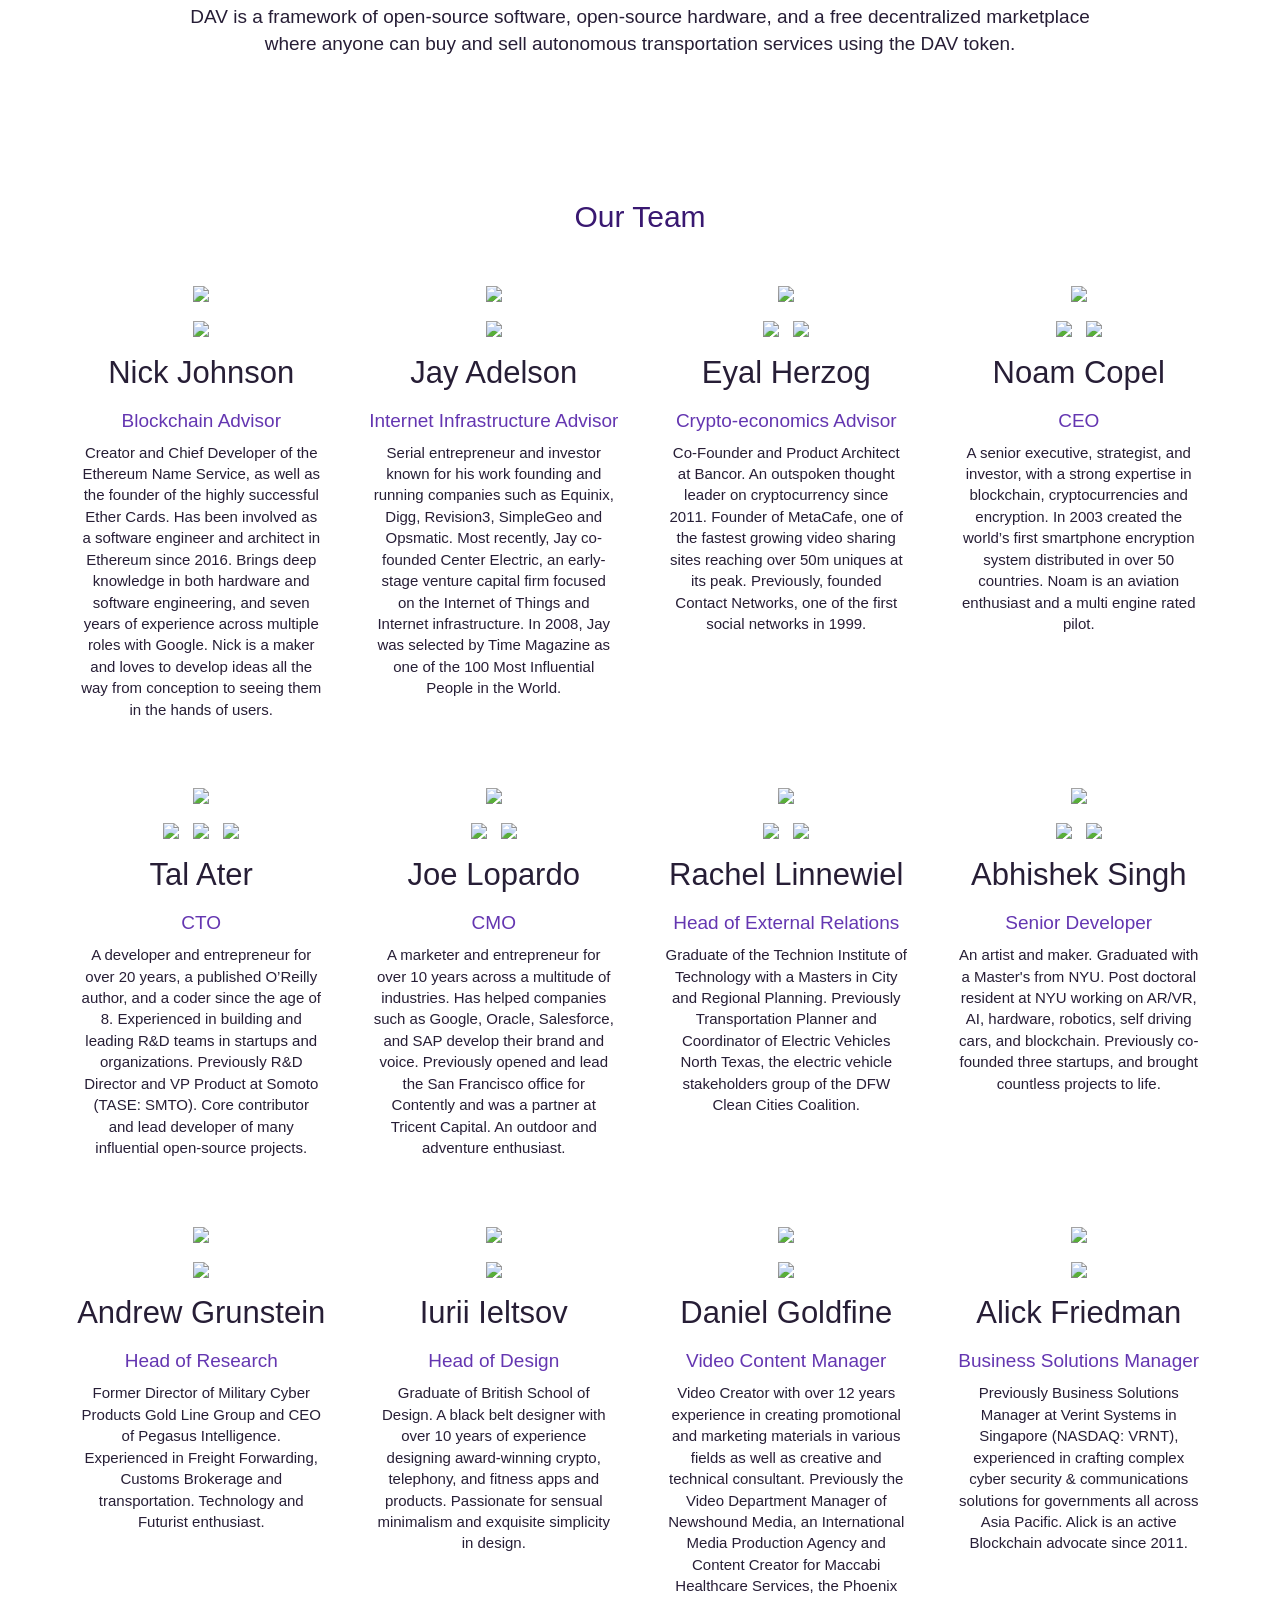
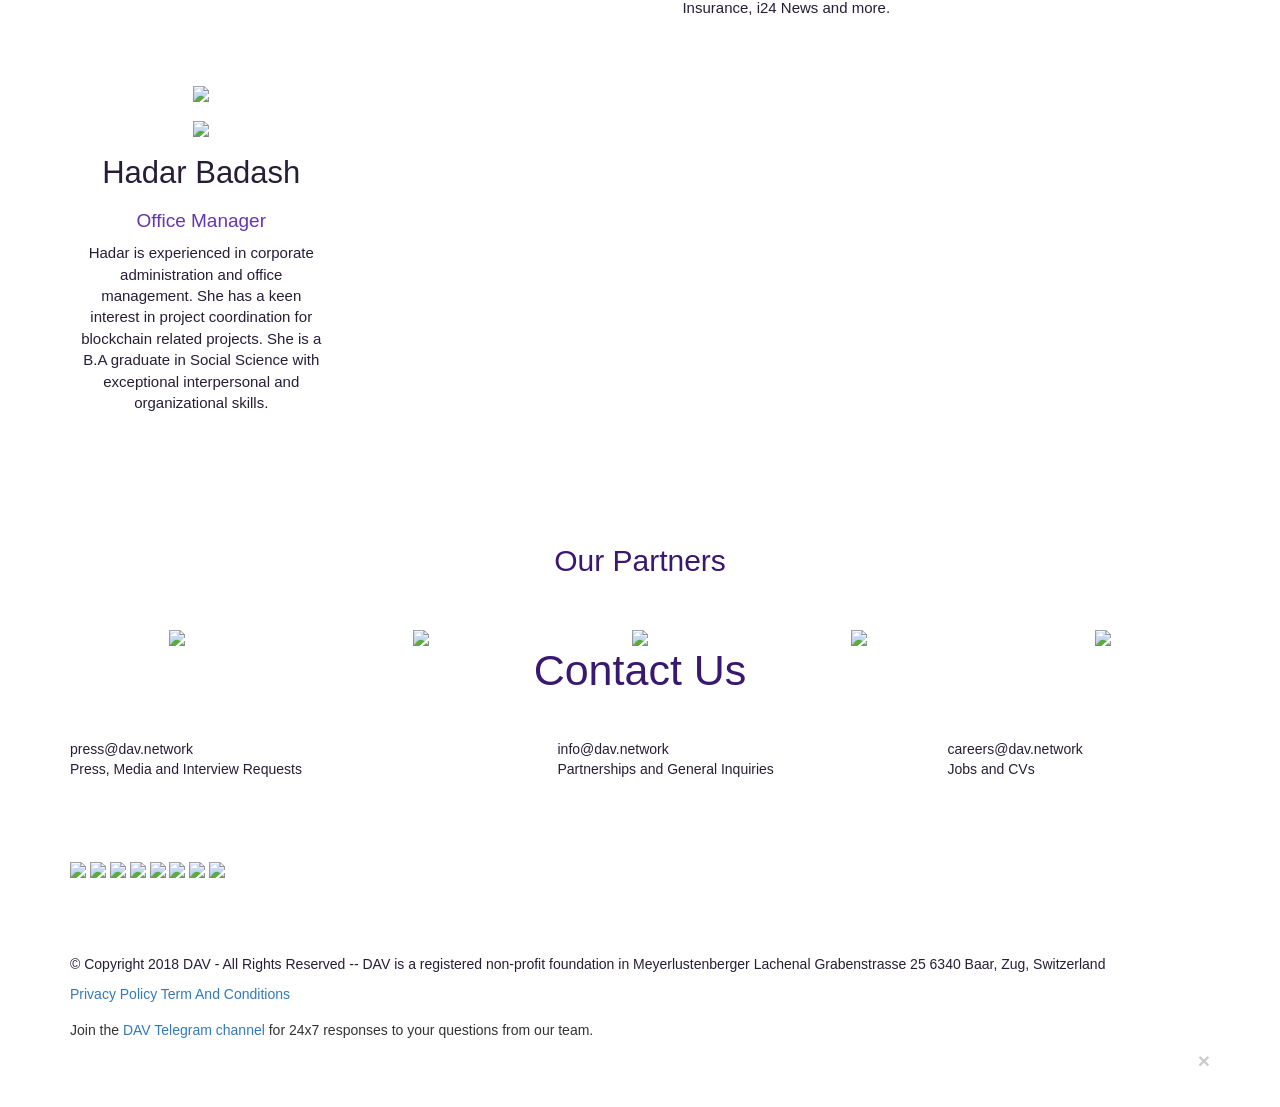
==== commit 2bb7ff2f: "Merge d39eaee03133e19427259f86fcb2b70f3e75fd84 into d8a4c253f2e3526ff73162f7caec6ee617631a99" ====
--- a/index.html
+++ b/index.html
@@ -392,9 +392,6 @@
 footer.footer-home .links a, footer.footer-home .links p{
   color: #271e36;
 }
-footer.footer-home .social a{
-  /*margin: 0 30px;*/
-}
 footer.footer-home .copyright p{
   color: #271e36;
 }
@@ -429,15 +426,9 @@
   }
 }
 @media only screen and (max-width: 767px){
-  .hero-home {
-    /*margin-top: 122px !important;*/
-  }
   .navbar.navbar-home{
     padding-top: 18px;
   }
-  .navbar-home .navbar-brand {
-    /*padding: 0px !important;*/
-}
   .downloadbtn{
     /*width: 80%;*/
     width: 281px;
@@ -626,6 +617,18 @@
 
         <div class="row">
             <div class="col-sm-6 col-md-3 team-member">
+              <img src="img/team/nick.jpg">
+              <br>
+              <!-- <a href="https://t.me/"><img src="img/icons/telegram.png"></a> -->
+              <!-- <a href="#"><img src="img/icons/facebook.png"></a> -->
+              <a href="https://www.linkedin.com/in/nicksdjohnson/"><img src="img/icons/linkedin.png"></a>
+              <!-- <a href="#"><img src="img/icons/github-gray.png"></a> -->
+              <br>
+              <h4>Nick Johnson</h4>
+              <h6>Blockchain Advisor</h6>
+              <p><span>Creator and Chief Developer of the Ethereum Name Service</span>, as well as the founder of the highly successful Ether Cards. Has been involved as a software engineer and architect in Ethereum since 2016. Brings deep knowledge in both hardware and software engineering, and seven years of experience across multiple roles with Google. Nick is a maker and loves to develop ideas all the way from conception to seeing them in the hands of users.</p>
+            </div>
+            <div class="col-sm-6 col-md-3 team-member">
               <img src="img/team/jay.jpg">
               <br>
               <!-- <a href="https://t.me/"><img src="img/icons/telegram.png"></a> -->
@@ -661,6 +664,10 @@
               <h6>CEO</h6>
               <p>A senior executive, strategist, and investor, with a strong expertise in blockchain, cryptocurrencies and encryption. In 2003 created the world’s first smartphone encryption system distributed in over 50 countries. Noam is an aviation enthusiast and a multi engine rated pilot.</p>
             </div>
+
+        </div>
+
+        <div class="row">
             <div class="col-sm-6 col-md-3 team-member">
               <img src="img/team/tal.jpg">
               <br>
@@ -673,9 +680,6 @@
               <h6>CTO</h6>
               <p>A developer and entrepreneur for over 20 years, a published O’Reilly author, and a coder since the age of 8. Experienced in building and leading R&amp;D teams in startups and organizations. Previously R&amp;D Director and VP Product at Somoto (TASE: SMTO). Core contributor and lead developer of many influential open-source projects.</p>
             </div>
-        </div>
-
-        <div class="row">
             <div class="col-sm-6 col-md-3 team-member">
               <img src="img/team/joe.jpg">
               <br>
@@ -712,20 +716,20 @@
                 <h6>Senior Developer</h6>
                 <p>An artist and maker. Graduated with a Master's from NYU. Post doctoral resident at NYU working on AR/VR, AI, hardware, robotics, self driving cars, and blockchain. Previously co-founded three startups, and brought countless projects to life.</p>
               </div>
-              <div class="col-sm-6 col-md-3 team-member">
-                <img src="img/team/andrew.jpg">
-                <br>
-                <!-- <a href="#"><img src="img/icons/telegram.png"></a> -->
-                <!-- <a href="#"><img src="img/icons/facebook.png"></a> -->
-                <a href="https://www.linkedin.com/in/andrew-grunstein-420bb514/"><img src="img/icons/linkedin.png"></a>
-                <!-- <a href="#"><img src="img/icons/github-gray.png"></a> -->
-                <br>
-                <h4>Andrew Grunstein</h4>
-                <h6>Head of Research</h6>
-                <p>Former Director of Military Cyber Products Gold Line Group and CEO of Pegasus Intelligence. Experienced in Freight Forwarding, Customs Brokerage and transportation. Technology and Futurist enthusiast.</p>
-              </div>
-          </div>
+        </div>
         <div class="row">
+            <div class="col-sm-6 col-md-3 team-member">
+              <img src="img/team/andrew.jpg">
+              <br>
+              <!-- <a href="#"><img src="img/icons/telegram.png"></a> -->
+              <!-- <a href="#"><img src="img/icons/facebook.png"></a> -->
+              <a href="https://www.linkedin.com/in/andrew-grunstein-420bb514/"><img src="img/icons/linkedin.png"></a>
+              <!-- <a href="#"><img src="img/icons/github-gray.png"></a> -->
+              <br>
+              <h4>Andrew Grunstein</h4>
+              <h6>Head of Research</h6>
+              <p>Former Director of Military Cyber Products Gold Line Group and CEO of Pegasus Intelligence. Experienced in Freight Forwarding, Customs Brokerage and transportation. Technology and Futurist enthusiast.</p>
+            </div>
             <div class="col-sm-6 col-md-3 team-member">
               <img src="img/team/iurii.jpg">
               <br>
@@ -762,6 +766,10 @@
               <h6>Business Solutions Manager</h6>
               <p>Previously Business Solutions Manager at Verint Systems in Singapore (NASDAQ: VRNT), experienced in crafting complex cyber security &amp; communications solutions for governments all across Asia Pacific. Alick is an active Blockchain advocate since 2011. </p>
             </div>
+
+        </div>
+
+        <div class="row">
             <div class="col-sm-6 col-md-3 team-member">
               <img src="img/team/hadar.jpg">
               <br>
@@ -775,6 +783,9 @@
               <p>Hadar is experienced in corporate administration and office management. She has a keen interest in project coordination for blockchain related projects. She is a B.A graduate in Social Science with exceptional interpersonal and organizational skills.</p>
             </div>
         </div>
+
+
+
       </div>
 
       <h2>Our Partners</h2>
@@ -857,4 +868,4 @@
 });
 </script>
   </body>
-</html>
+</html>
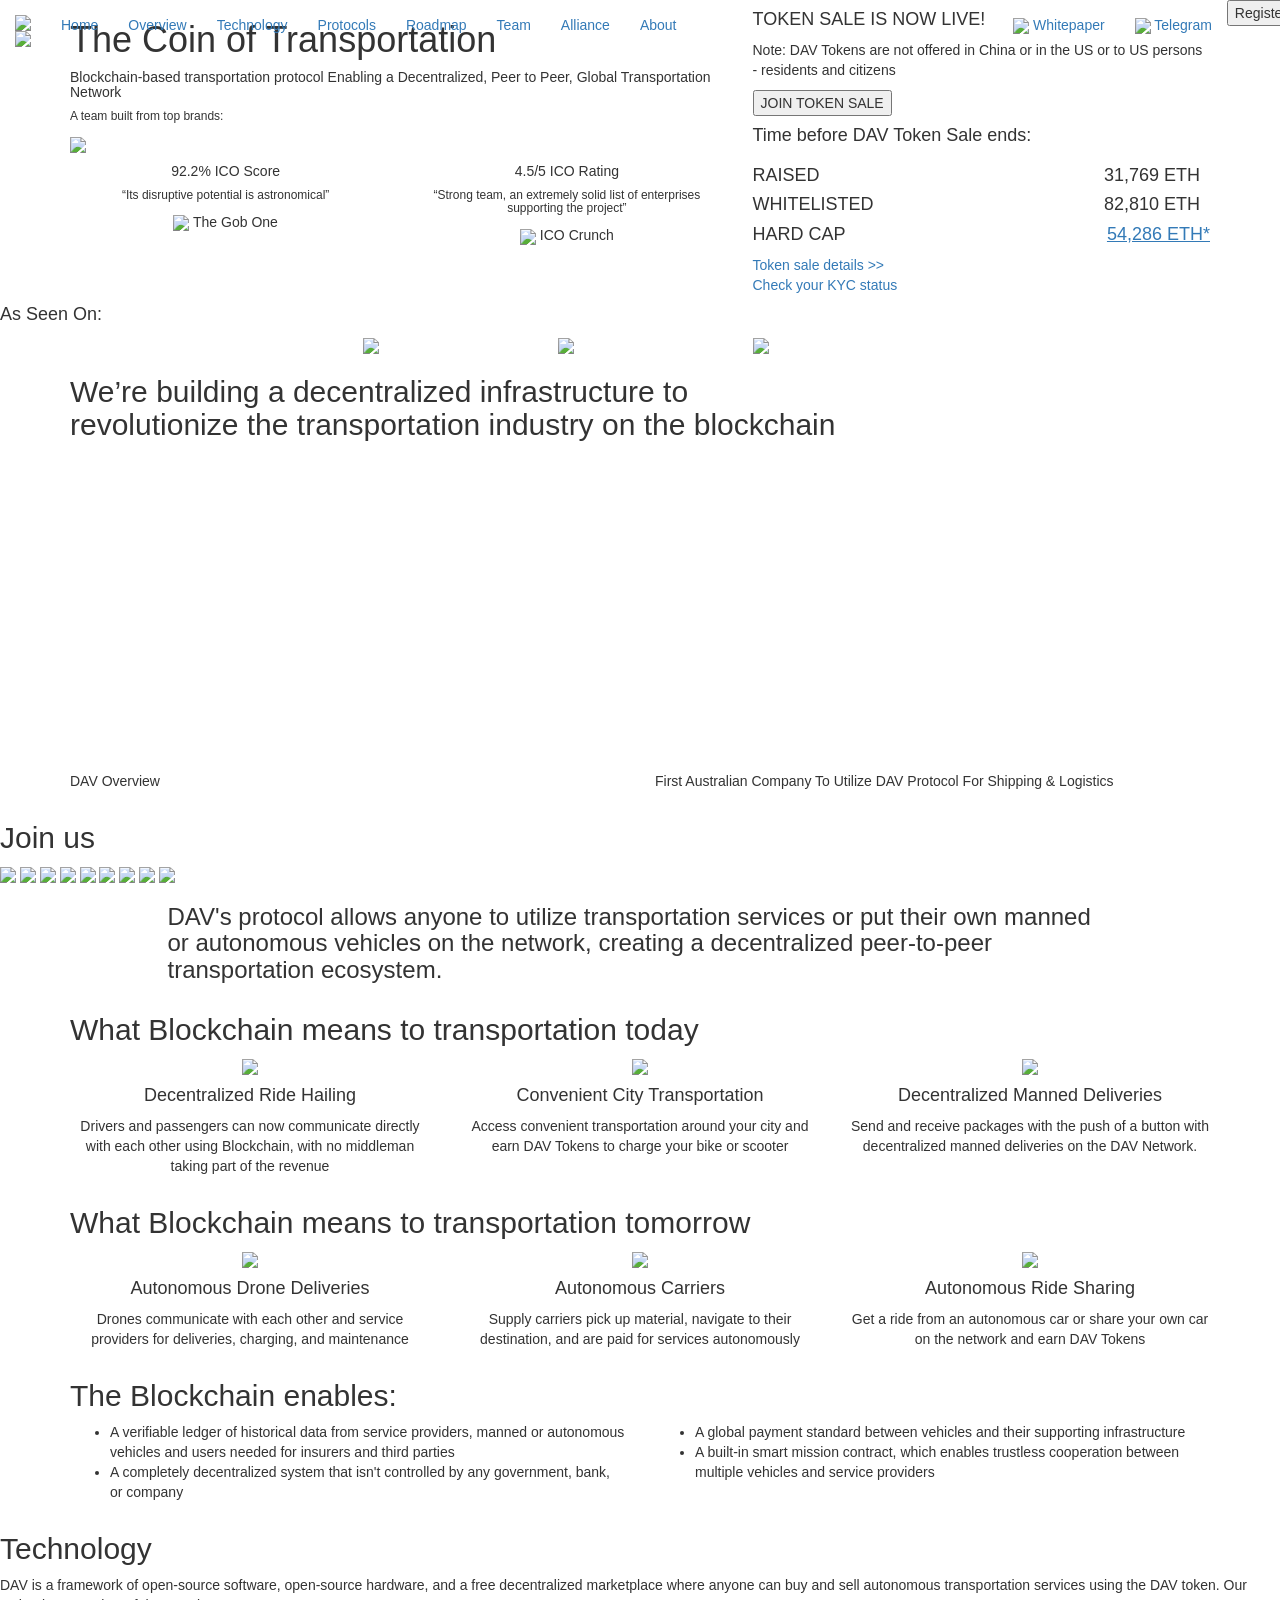
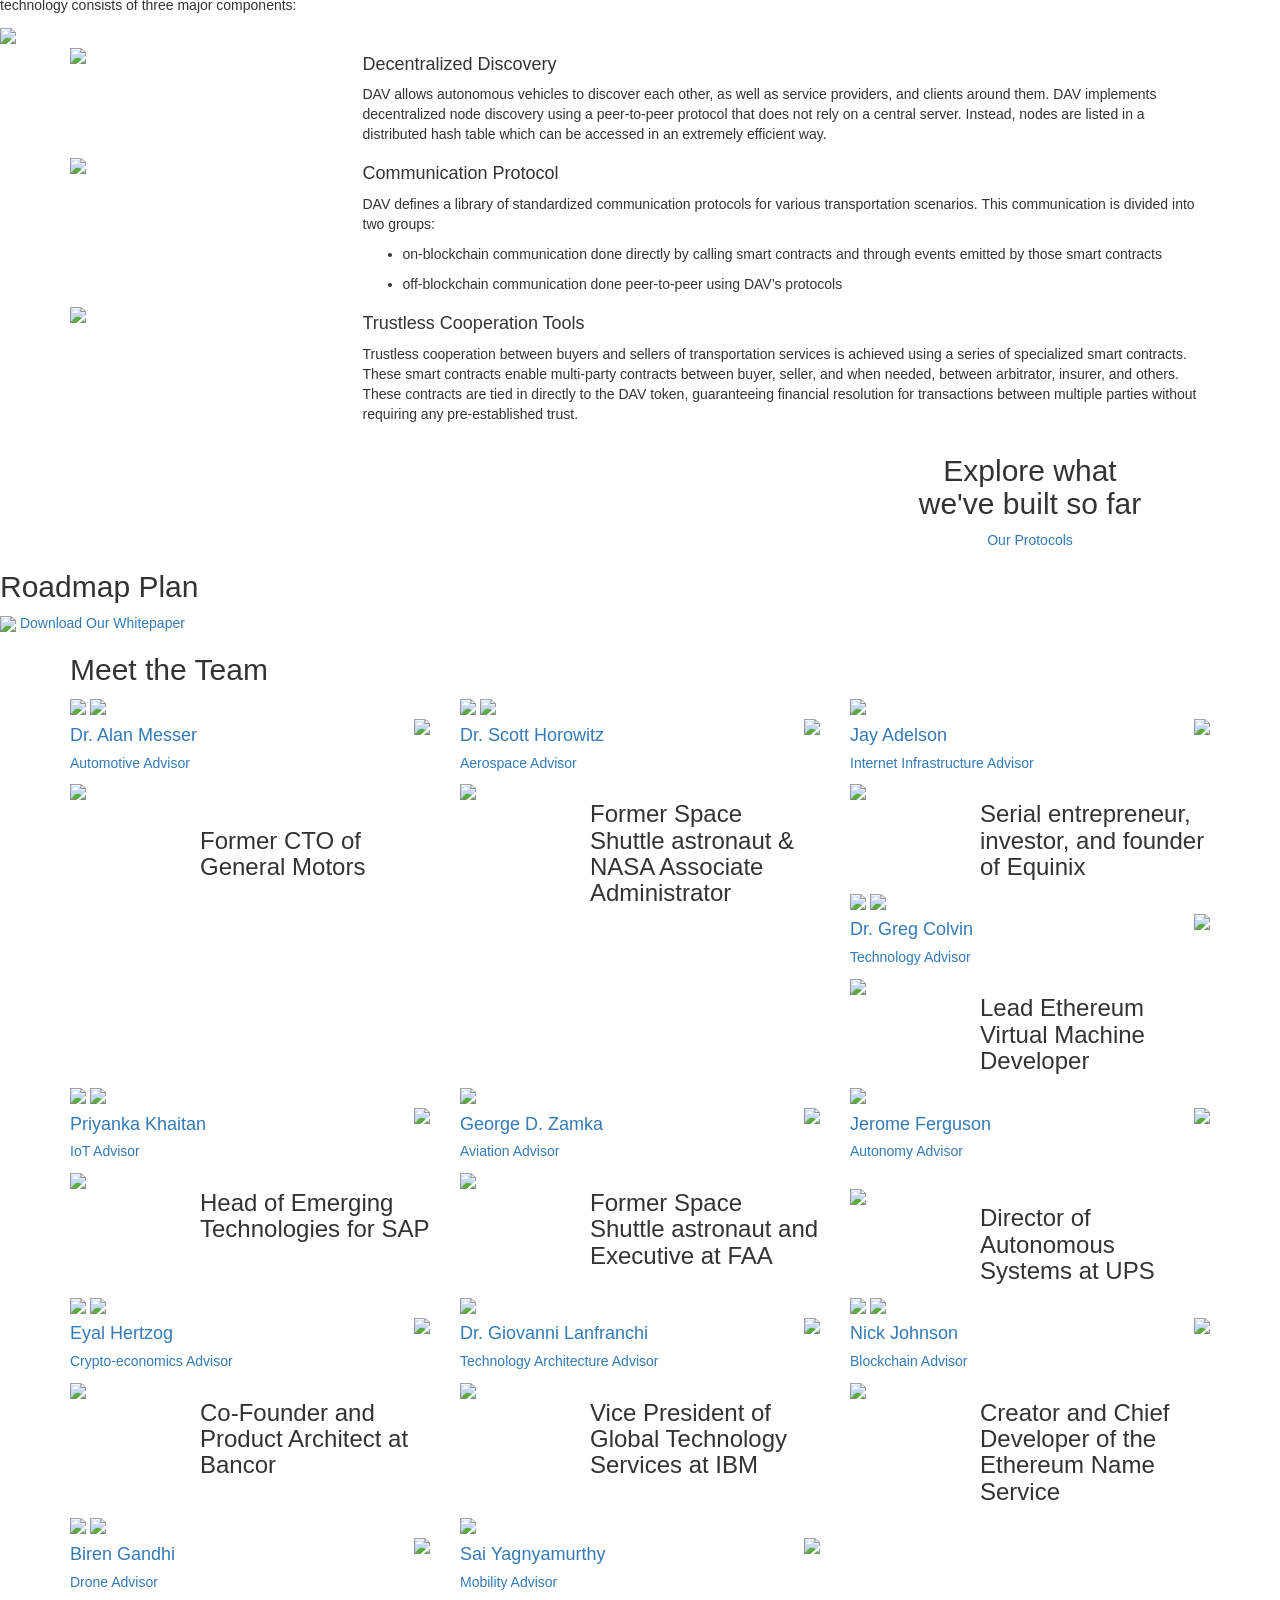
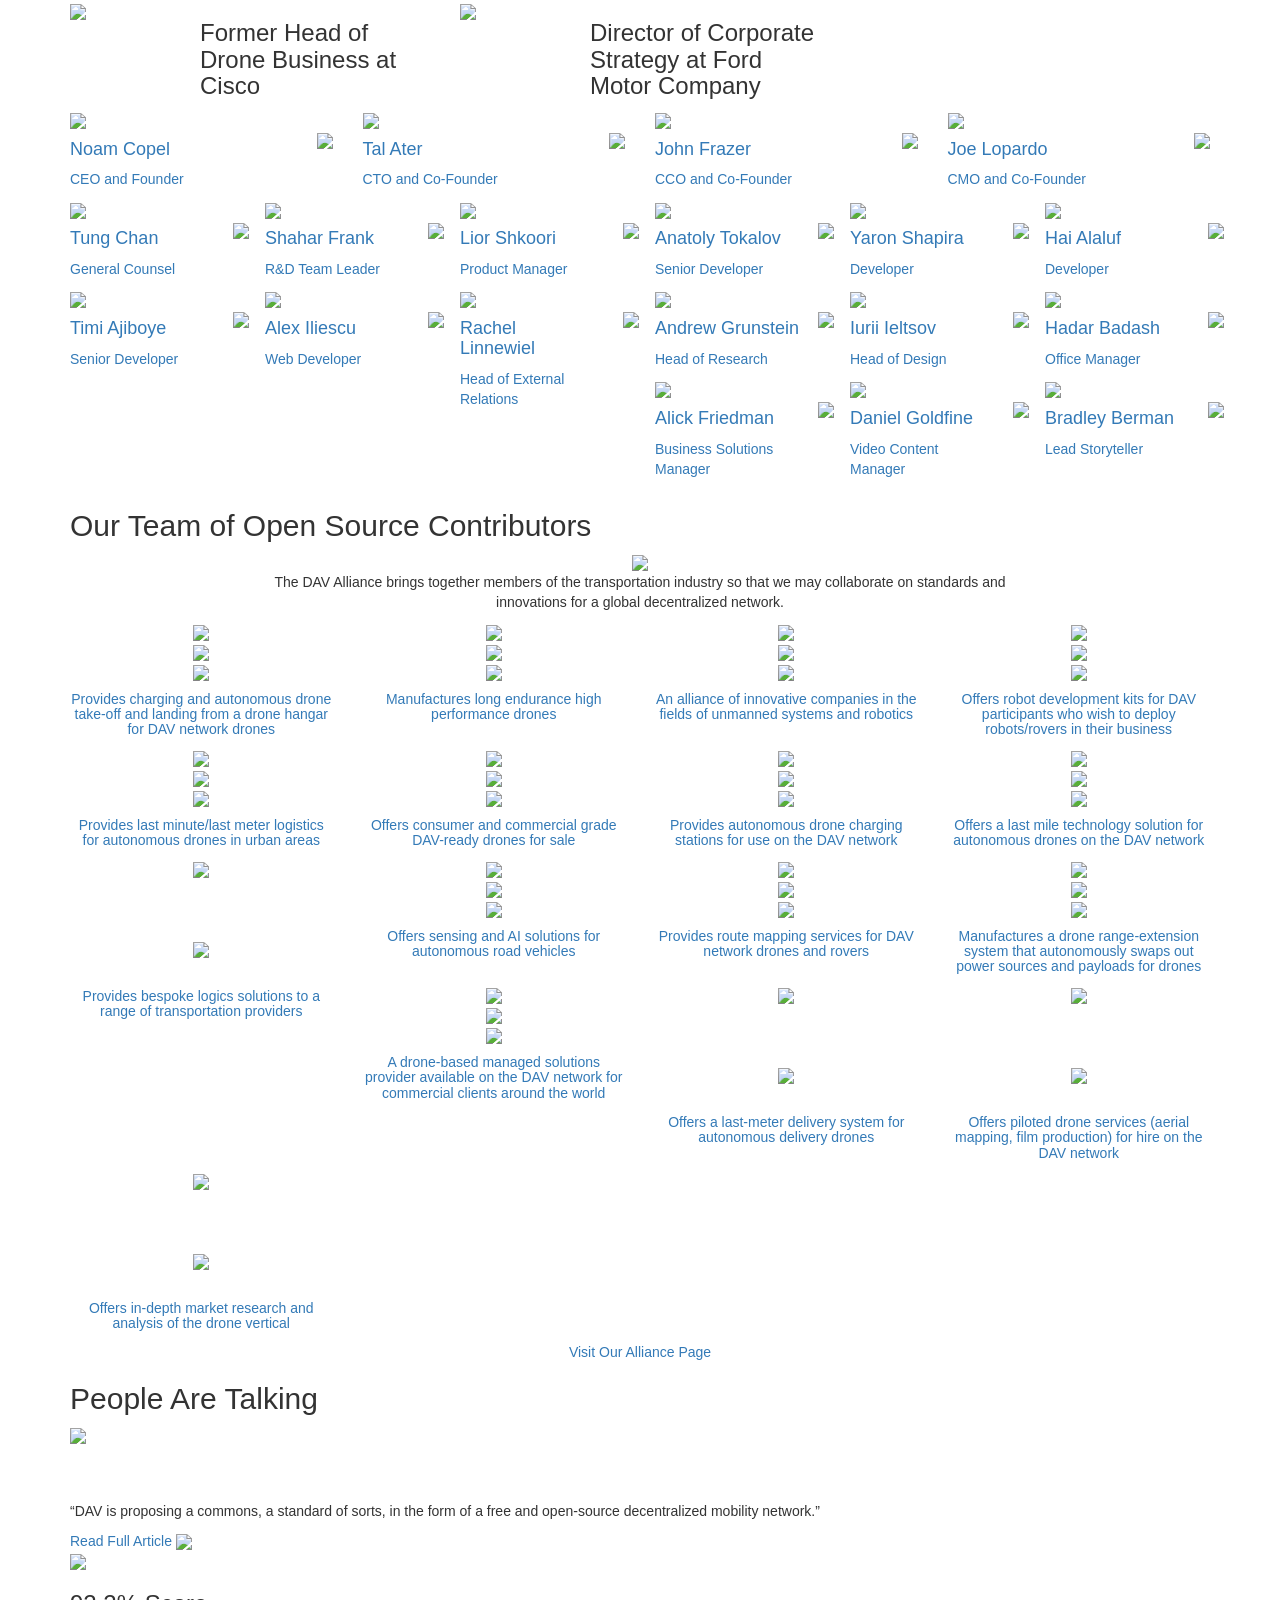
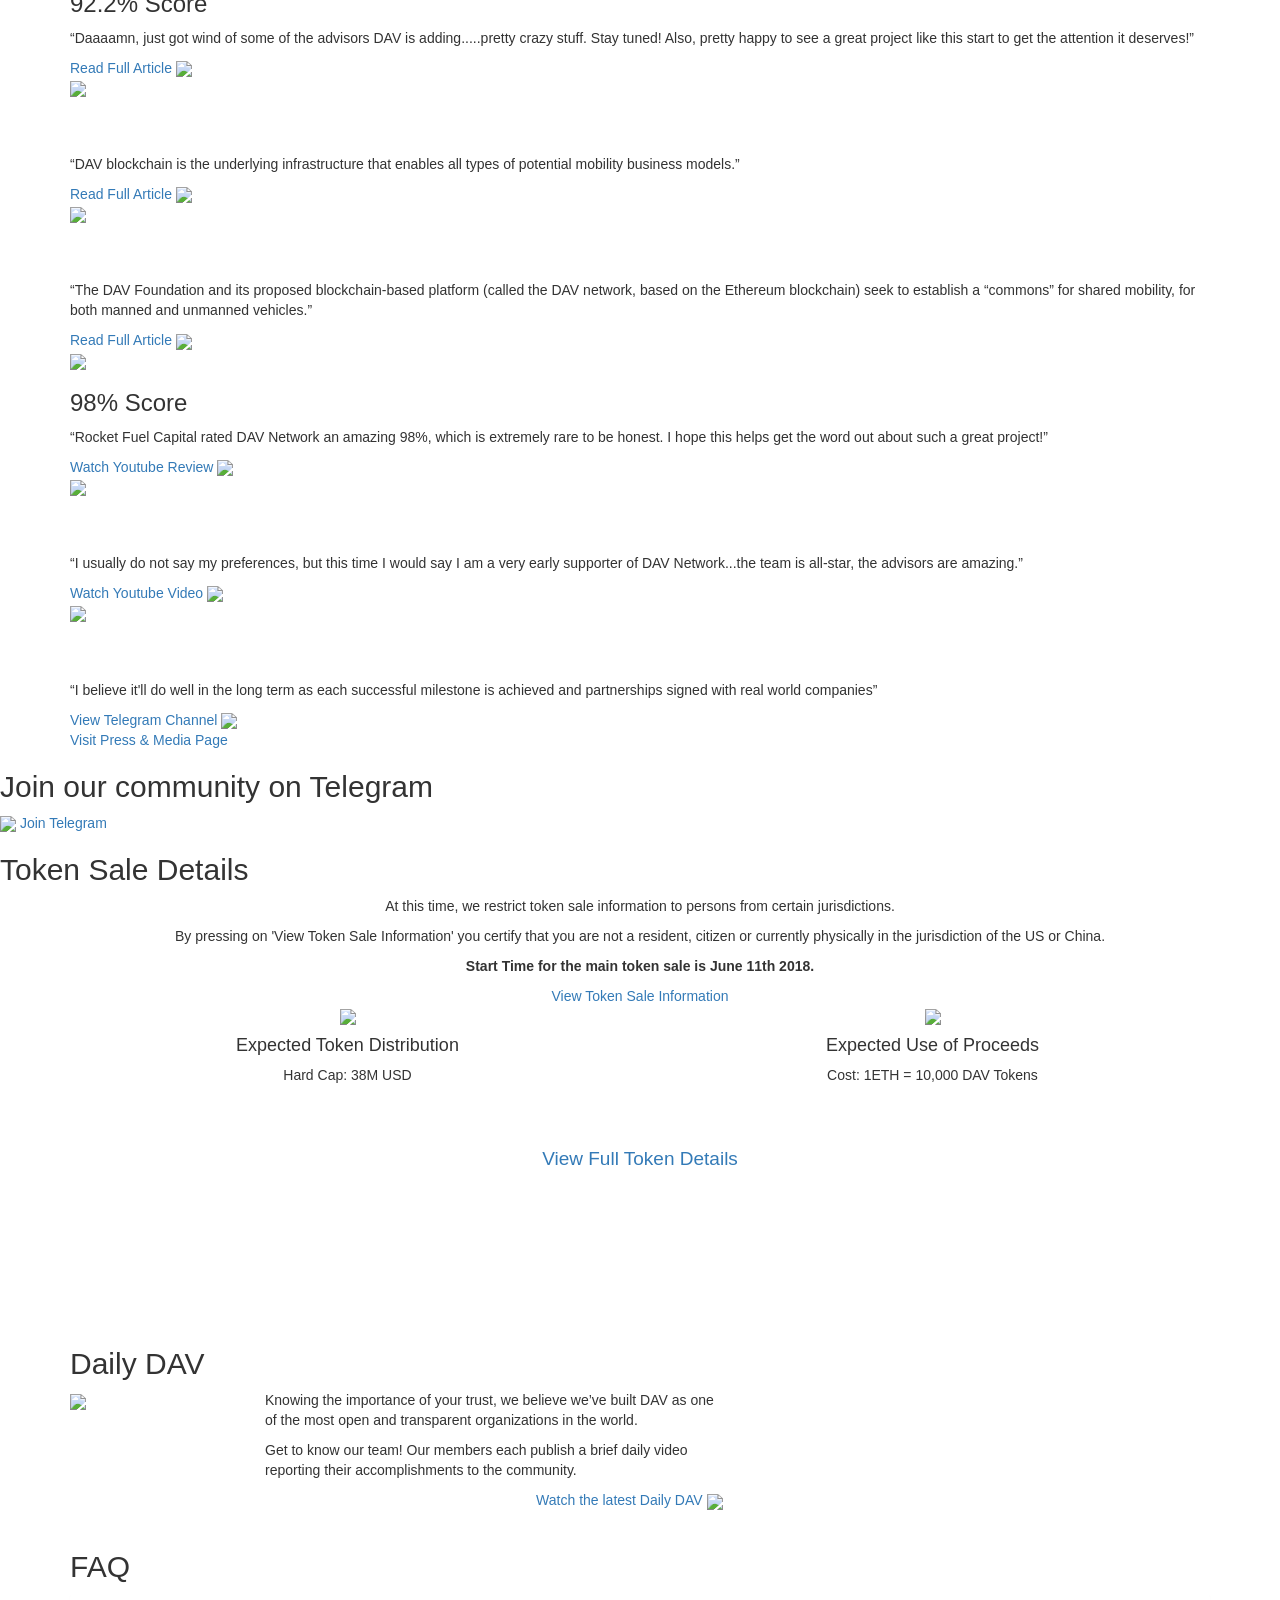
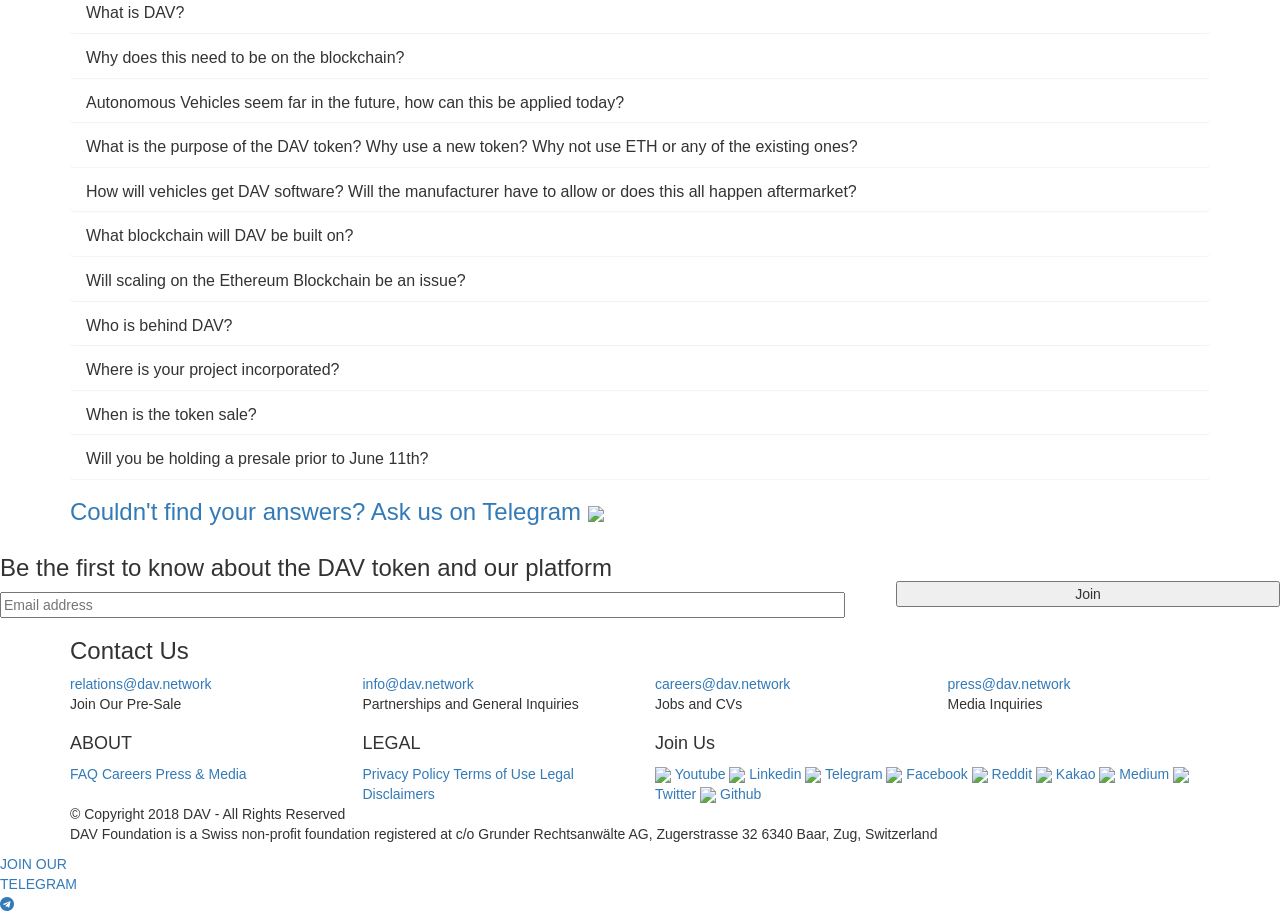
==== commit 80b380dd: "Merge 0de4644b272590198c599dc4a43221b77a0acb9e into 53bd917c344c45a4380c6ef408d13bcbbd3c92de" ====
--- a/index.html
+++ b/index.html
@@ -1,449 +1,66 @@
-<!DOCTYPE html>
-<html lang="en">
+<!DOCTYPE HTML>
+<html>
   <head>
     <meta charset="utf-8">
     <meta http-equiv="X-UA-Compatible" content="IE=edge">
-    <!-- <meta name="viewport" content="width=device-width, initial-scale=1"> -->
-    <meta name="viewport" content="width=device-width" />
-    <meta http-equiv="Expires" content="30" />
+    <meta name="viewport" content="width=device-width, initial-scale=1.0, maximum-scale=1.0, user-scalable=0" />
+    <!-- <meta name="viewport" content="initial-scale=2.05, maximum-scale=2.05"> -->
     <title>DAV - Decentralized Autonomous Vehicles</title>
-    <link rel="apple-touch-icon" sizes="57x57" href="img/fav/favicon.png">
-    <link rel="apple-touch-icon" sizes="60x60" href="img/fav/favicon.png">
-    <link rel="apple-touch-icon" sizes="72x72" href="img/fav/favicon.png">
-    <link rel="apple-touch-icon" sizes="76x76" href="img/fav/favicon.png">
-    <link rel="apple-touch-icon" sizes="114x114" href="img/fav/apple-icon-114x114.png">
-    <link rel="apple-touch-icon" sizes="120x120" href="img/fav/apple-icon-120x120.png">
-    <link rel="apple-touch-icon" sizes="144x144" href="img/fav/apple-icon-144x144.png">
-    <link rel="apple-touch-icon" sizes="152x152" href="img/fav/apple-icon-152x152.png">
-    <link rel="apple-touch-icon" sizes="180x180" href="img/fav/apple-icon-180x180.png">
-    <link rel="icon" type="image/png" sizes="192x192"  href="img/fav/android-icon-192x192.png">
-    <link rel="icon" type="image/png" sizes="32x32" href="img/fav/favicon.png">
-    <link rel="icon" type="image/png" sizes="96x96" href="img/fav/favicon.png">
-    <link rel="icon" type="image/png" sizes="16x16" href="img/fav/favicon.png">
+    <meta name="description" content="DAV is a blockchain-based transportation platform which enables vehicles to discover, communicate and transact with one another using DAV tokens."/>
+
+    <meta property="og:title" content="DAV - Decentralized Autonomous Vehicles" />
+    <meta property="og:type" content="website" />
+    <meta property="og:image" content="https://dav.network/img/og_image.jpg" />
+    <meta property="og:url" content="https://dav.network" />
+    <meta property="og:description" content="DAV is a blockchain-based transportation platform." />
+
+    <link rel="apple-touch-icon" sizes="57x57" href="img/fav/favicon.png?v=2">
+    <link rel="apple-touch-icon" sizes="60x60" href="img/fav/favicon.png?v=2">
+    <link rel="apple-touch-icon" sizes="72x72" href="img/fav/favicon.png?v=2">
+    <link rel="apple-touch-icon" sizes="76x76" href="img/fav/favicon.png?v=2">
+    <link rel="apple-touch-icon" sizes="114x114" href="img/fav/apple-icon-114x114.png?v=2">
+    <link rel="apple-touch-icon" sizes="120x120" href="img/fav/apple-icon-120x120.png?v=2">
+    <link rel="apple-touch-icon" sizes="144x144" href="img/fav/apple-icon-144x144.png?v=2">
+    <link rel="apple-touch-icon" sizes="152x152" href="img/fav/apple-icon-152x152.png?v=2">
+    <link rel="apple-touch-icon" sizes="180x180" href="img/fav/apple-icon-180x180.png?v=2">
+    <link rel="icon" type="image/png" sizes="192x192"  href="img/fav/android-icon-192x192.png?v=2">
+    <link rel="icon" type="image/png" sizes="32x32" href="img/fav/favicon.png?v=2">
+    <link rel="icon" type="image/png" sizes="96x96" href="img/fav/favicon.png?v=2">
+    <link rel="icon" type="image/png" sizes="16x16" href="img/fav/favicon.png?v=2">
     <link rel="manifest" href="img/fav/manifest.json">
     <meta name="msapplication-TileColor" content="#ffffff">
-    <meta name="msapplication-TileImage" content="img/fav/ms-icon-144x144.png">
+    <meta name="msapplication-TileImage" content="img/fav/ms-icon-144x144.png?v=2">
     <meta name="theme-color" content="#ffffff">
 
-
-
-    <style type="text/css">
-    h1,h2{
-  font-weight: 500;
-}
-.navbar{
-  font-family: 'Roboto', sans-serif;
-  height: 122px;
-  margin: 0px;
-  border-radius: 0px;
-  border: none;
-  background: #FFF;
-}
-.navbar .navbar-brand{
-  padding: 35px 0 0 15px;
-}
-.nav{
-  margin-top: 30px;
-}
-.nav li a{
-  font-size: 25px;
-  color: #463548;
-  position: relative;
-  padding: 15px 16px;
-}
-.nav li a:hover{
-  background: transparent;
-}
-.nav li a:after{
-  content: "";
-  display: inline-block;
-  background: #7924cf;
-  width: 4px;
-  height: 4px;
-  -ms-transform: rotate(45deg);
-    -webkit-transform: rotate(45deg);
-    transform: rotate(45deg);
-    position: absolute;
-    top: 25px;
-    right: -2px;
-}
-.nav li:last-child a:after{
-  display: none;
-}
-.nav li.active a{
-  color: #7924cf;
-}
-.nav > li:not(.dropdown) > a > span{
-  padding-bottom: 10px;
-  border-bottom: 2px solid transparent;
-}
-
-.nav > li > a:hover > span:not(.caret),
-.nav > li.active > a > span:not(.caret){
-  color: #8abffd !important;
-  display: inline-block;
-  border-bottom: 2px solid #8abffd !important;
-  -webkit-transition: all 0.5s ease;
-    -moz-transition: all 0.5s ease;
-    transition: all 0.5s ease;
-}
-.hero-home{
-  margin-top: 66px;
-  /*height: 460px;*/
-  /*background: #7447f7 url('img/home-hero.png') no-repeat center bottom;*/
-  background: rgba(108,79,222,1);
-background: -moz-linear-gradient(-45deg, rgba(108,79,222,1) 0%, rgba(115,172,237,1) 100%);
-background: -webkit-gradient(left top, right bottom, color-stop(0%, rgba(108,79,222,1)), color-stop(100%, rgba(115,172,237,1)));
-background: -webkit-linear-gradient(-45deg, rgba(108,79,222,1) 0%, rgba(115,172,237,1) 100%);
-background: -o-linear-gradient(-45deg, rgba(108,79,222,1) 0%, rgba(115,172,237,1) 100%);
-background: -ms-linear-gradient(-45deg, rgba(108,79,222,1) 0%, rgba(115,172,237,1) 100%);
-background: linear-gradient(135deg, rgba(108,79,222,1) 0%, rgba(115,172,237,1) 100%);
-filter: progid:DXImageTransform.Microsoft.gradient( startColorstr='#6c4fde', endColorstr='#73aced', GradientType=1 );
-  color: #FFF;
-  margin-bottom: 40px;
-}
-.hero-home h1{
-  font-size: 36px;
-  font-family: 'Exo 2', sans-serif;
-  font-weight: 700;
-  margin-top: 45px;
-  text-shadow: 0px 1px 1px rgba(66, 35, 120, 1);
-}
-.hero-home h2{
-  font-family: 'Exo 2', sans-serif;
-  font-size: 32px;
-  font-weight: 700;
-  color: #B1E0FB;
-  text-shadow: 0px 1px 1px rgba(66, 35, 120, 1);
-}
-.hero-home h3{
-  clear: right;
-  font-size: 20px;
-  font-weight: 500;
-  line-height: 32px;
-  margin-top: 45px;
-  text-shadow: 0px 1px 1px rgba(66, 35, 120, 1);
-}
-.hero-home h3 span{
-  font-weight: 700;
-}
-.hero-home #paper{
-  border: 2px solid #c3aeff;
-  border-radius: 3px;
-  display: inline-block;
-  padding: 10px 25px;
-  color: #FFF;
-  font-size: 15px;
-  font-weight: 300;
-  text-decoration: none;
-  -webkit-transition: all 0.5s ease;
-    -moz-transition: all 0.5s ease;
-    transition: all 0.5s ease;
-}
-.hero-home #paper:hover{
-  background: #6339d0;
-}
-.hero-home #paper img{
-  margin-right: 15px;
-}
-.hero-home #paper span{
-  border-bottom: 1px solid #c3aeff;
-}
-.hero-home form {
-  padding-left: 25px;
-}
-.hero-home form h4{
-  margin-top: 45px;
-  font-size: 21px;
-  font-weight: 700;
-  text-shadow: 0px 1px 1px rgba(66, 35, 120, 1);
-}
-.hero-home form input[type=text],
-.hero-home form input[type=email],
-.hero-home form input[type=password]{
-  margin-bottom: 11px;
-  display: block;
-  width: 100%;
-  height: 44px;
-  padding: 0 18px;
-  color: #000;
-  background: #6339d0;
-  background: #5c3de7;
-  background: #FFF;
-  border-radius: 3px;
-  border: 1px solid #FFF;
-  font-size: 14px;
-}
-.hero-home form input::-webkit-input-placeholder {
-   color: #000;
-}
-
-.hero-home form input:-moz-placeholder {
-   color: #000;
-}
-
-.hero-home form input::-moz-placeholder {
-   color: #000;
-}
-
-.hero-home form input:-ms-input-placeholder {
-   color: #000;
-}
-.hero-home .custom-checkbox{
-  margin-bottom: 11px;
-}
-.hero-home .custom-checkbox input{
-  display: none;
-}
-.hero-home .custom-checkbox span{
-  border: 1px solid #6339d0;
-  border-radius: 3px;
-  height: 15px;
-  width: 15px;
-  display: inline-block;
-  position: relative;
-  top: 3px;
-  margin-right: 5px;
-  position: relative;
-}
-.hero-home .custom-checkbox label{
-  font-weight: 300;
-  font-size: 11px;
-}
-.hero-home .custom-checkbox input:checked + label span:after{
-  content: '✓';
-  position: absolute;
-  left: 2px;
-  top: -1px;
-}
-.hero-home form input[type=submit]{
-  border: none;
-  display: block;
-  width: 100%;
-  height: 44px;
-  background: #62b252;
-  text-transform: uppercase;
-  color: #FFF;
-  font-size: 15px;
-  font-weight: 700;
-  border-radius: 5px;
-}
-.hero-home form a{
-  font-size: 13px;
-  color: #FFF;
-  text-decoration: none;
-  margin-left: -15px;
-}
-.hero-home form a strong{
-  text-decoration: underline;
-  margin-left: -15px;
-  display: block;
-  font-weight: 500;
-}
-.empty-field{
-  border: 1px solid #f00 !important;
-}
-#signup-errors{
-  font-size: 14px;
-  color: #fff;
-}
-.hero{
-  color: #FFF;
-  text-align: center;
-  background: url('img/hero.jpg') no-repeat center;
-  background-size: cover;
-  height: 43.71428571428571vw;
-  height: 33.28571428571429vw;
-  display: table;
-  width: 100%;
-}
-.hero div{
-  display: table-cell;
-  vertical-align: middle;
-}
-.hero h1{
-  font-size: 56px;
-  margin: 0 0 35px;
-}
-.hero h2{
-  font-size: 33px;
-  margin: 0px;
-}
-.what-is{
-  background: url('img/shape.png') no-repeat;
-  color: #FFF;
-  font-size: 42px;
-  width: 635px;
-  height: 275px;
-  line-height: 275px;
-  font-weight: 500;
-  margin-top: -100px;
-  padding-left: 100px;
-  margin-bottom: 30px;
-  position: relative;
-}
-.what-is:before{
-  content: '';
-  display: block;
-  background: url('img/dav-coin.png') no-repeat;
-  width: 264px;
-  height: 284px;
-  position: absolute;
-  top: -132px;
-}
-.team-member{
-  text-align: center;
-  margin-bottom: 55px;
-}
-.dav-token .team-member a{
-  display: inline-block;
-  margin: 15px 5px 0;
-}
-.dav-token .team-member h4{
-  font-size: 31px;
-  font-weight: 500;
-  color: #271e36;
-  margin-top: 18px;
-}
-.dav-token .team-member h6{
-  font-size: 19px;
-  color: #6436b1;
-  font-weight: 300;
-  margin: 0;
-  line-height: 42px;
-}
-.dav-token .team-member p{
-  padding: 0px 10px;
-  font-size: 15px;
-  color: #271e36;
-}
-.team{
-  padding: 55px 0 65px;
-}
-.team h2{
-  margin-bottom: 32px;
-}
-.dav-token{
-  background: transparent !important;
-}
-.dav-token .illustrations h2{
-  margin-bottom: 80px !important;
-}
-.dav-token .illustrations h4{
-  font-size: 25px;
-  color: #391871;
-  margin: 30px 0 20px;
-}
-.dav-token .illustrations p{
-  padding: 0px;
-  color: #271e36;
-  font-size: 19px;
-}
-.exchange{
-  background: #6948f2;
-  text-align: center;
-  padding-top: 100px;
-  padding-bottom: 100px;
-  margin-top: 50px;
-  margin-bottom: 50px;
-  background: rgba(95,69,226,1);
-background: -moz-linear-gradient(-45deg, rgba(95,69,226,1) 0%, rgba(75,162,239,1) 100%);
-background: -webkit-gradient(left top, right bottom, color-stop(0%, rgba(95,69,226,1)), color-stop(100%, rgba(75,162,239,1)));
-background: -webkit-linear-gradient(-45deg, rgba(95,69,226,1) 0%, rgba(75,162,239,1) 100%);
-background: -o-linear-gradient(-45deg, rgba(95,69,226,1) 0%, rgba(75,162,239,1) 100%);
-background: -ms-linear-gradient(-45deg, rgba(95,69,226,1) 0%, rgba(75,162,239,1) 100%);
-background: linear-gradient(135deg, rgba(95,69,226,1) 0%, rgba(75,162,239,1) 100%);
-filter: progid:DXImageTransform.Microsoft.gradient( startColorstr='#5f45e2', endColorstr='#4ba2ef', GradientType=1 );
-}
-.dav-token .exchange h2{color: #FFF !important;text-shadow: 0px 1px 1px rgba(66, 35, 120, 1);}
-.dav-token .exchange p{color: #FFF; font-size: 19px;text-shadow: 0px 1px 1px rgba(66, 35, 120, 1);}
-
-.dav-token h2{
-  color: #391871 !important;
-  text-align: center;
-  margin: 0 0 50px !important;
-}
-.footer-home{
-  background: #FFF;
-}
-.footer-home h3{
-  text-align: center;
-  color: #391871;
-  font-size: 43px;
-  font-weight: 500;
-  margin: 0 0 45px;
-}
-.navbar-home .navbar-brand {
-    padding: 15px 0 0 15px;
-}
-.navbar-home.navbar{
-  height: 66px;
-}
-.navbar-home .nav li a{
-  font-size: 19px;
-}
-.navbar-home .nav{
-  margin-top: 10px;
-}
-.navbar-home .navbar-brand>img{
-  width: auto;
-  width: 196px;
-}
-footer.footer-home .links a, footer.footer-home .links p{
-  color: #271e36;
-}
-footer.footer-home .copyright p{
-  color: #271e36;
-}
-.footer-home .social{
-  margin-top: 70px;
-  margin-bottom: 75px;
-}
-.downloadbtn{
-  background: url('img/download1.png') no-repeat center;
-  background-size: cover;
-  font-size: 19px;
-  font-weight: 500;
-  display: inline-block;
-  width: 370px;
-  height: 77px;
-  color: #FFF;
-  line-height: 64px;
-  padding-left: 36px;
-}
-.downloadbtn:hover,.downloadbtn:active,.downloadbtn:focus,.downloadbtn:visited{
-  color: #FFF;
-  text-decoration: none;
-}
-@media only screen and (min-width: 767px) and (max-width: 991px){
-  .dav-token .team-member {
-    min-height: 500px;
-  }
-}
-@media only screen and (min-width: 992px) and (max-width: 1200px){
-  .dav-token .team-member {
-    min-height: 660px;
-  }
-}
-@media only screen and (max-width: 767px){
-  .navbar.navbar-home{
-    padding-top: 18px;
-  }
-  .downloadbtn{
-    /*width: 80%;*/
-    width: 281px;
-    height: 78px;
-    font-size: 14px;
-    line-height: 50px;
-  }
-}
-
-    </style>
-
-    <link rel="stylesheet" href="https://maxcdn.bootstrapcdn.com/bootstrap/3.3.6/css/bootstrap.min.css" />
-    <link rel="stylesheet" href="https://fonts.googleapis.com/css?family=Exo+2:300,500|Roboto:300,500" />
-    <link rel="stylesheet" type="text/css" href="css/style.css"/>
-
+    <!-- Google Tag Manager -->
+    <!-- <script type="text/javascript" data-cfasync="false">(function(w,d,s,l,i){w[l]=w[l]||[];w[l].push(
+    {'gtm.start': new Date().getTime(),event:'gtm.js'}
+    );var f=d.getElementsByTagName(s)[0],
+    j=d.createElement(s),dl=l!='dataLayer'?'&l='+l:'';j.async=true;j.src=
+    'https://www.googletagmanager.com/gtm.js?id='+i+dl;f.parentNode.insertBefore(j,f);
+    })(window,document,'script','dataLayer','GTM-NCJHZN5');</script> -->
+    <!-- End Google Tag Manager -->
+
+    <!-- Google Tag Manager -->
+    <script type="text/javascript" data-cfasync="false">(function(w,d,s,l,i){w[l]=w[l]||[];w[l].push({'gtm.start':
+    new Date().getTime(),event:'gtm.js'});var f=d.getElementsByTagName(s)[0],
+    j=d.createElement(s),dl=l!='dataLayer'?'&l='+l:'';j.async=true;j.src=
+    'https://www.googletagmanager.com/gtm.js?id='+i+dl;f.parentNode.insertBefore(j,f);
+    })(window,document,'script','dataLayer','GTM-KRPG9G6');</script>
+    <!-- End Google Tag Manager -->
+
+    <link href="https://fonts.googleapis.com/css?family=Montserrat:300,400,500,700" rel="stylesheet">
+    <link rel="stylesheet" href="https://cdnjs.cloudflare.com/ajax/libs/animate.css/3.5.2/animate.min.css">
+    <link href="https://maxcdn.bootstrapcdn.com/font-awesome/4.7.0/css/font-awesome.min.css" rel="stylesheet">
+    <link href="https://maxcdn.bootstrapcdn.com/bootstrap/3.3.6/css/bootstrap.min.css" rel="stylesheet">
+    <link rel="stylesheet" href="https://cdnjs.cloudflare.com/ajax/libs/slick-carousel/1.8.1/slick.min.css" />
+    <link rel="stylesheet" type="text/css" href="css/style.css?v=3.4.4"/>
+
+    <!-- Bootstrap -->
+    <!-- <link href="https://maxcdn.bootstrapcdn.com/bootstrap/3.3.6/css/bootstrap.min.css" rel="stylesheet"> -->
+    <!-- <link href="https://maxcdn.bootstrapcdn.com/font-awesome/4.6.3/css/font-awesome.min.css" rel="stylesheet"> -->
+
+    <!-- <link href="css/style.css" rel="stylesheet"> -->
 
     <!-- HTML5 shim and Respond.js for IE8 support of HTML5 elements and media queries -->
     <!-- WARNING: Respond.js doesn't work if you view the page via file:// -->
@@ -451,7 +68,7 @@
       <script src="https://oss.maxcdn.com/html5shiv/3.7.2/html5shiv.min.js"></script>
       <script src="https://oss.maxcdn.com/respond/1.4.2/respond.min.js"></script>
     <![endif]-->
-    <script>
+    <script type="text/javascript" data-cfasync="false">
       (function(i,s,o,g,r,a,m){i['GoogleAnalyticsObject']=r;i[r]=i[r]||function(){
       (i[r].q=i[r].q||[]).push(arguments)},i[r].l=1*new Date();a=s.createElement(o),
       m=s.getElementsByTagName(o)[0];a.async=1;a.src=g;m.parentNode.insertBefore(a,m)
@@ -459,7 +76,6 @@
 
       ga('create', 'UA-104463303-1', 'auto');
       ga('send', 'pageview');
-      ga('send', 'Button', 'Clicked', 'Join', '0');
     </script>
     <!-- Facebook Pixel Code -->
 <script>
@@ -478,11 +94,31 @@
   <img height="1" width="1" src="https://www.facebook.com/tr?id=738526256352778&ev=PageView&noscript=1"/>
 </noscript>
 <!-- End Facebook Pixel Code -->
+
+<!-- Global site tag (gtag.js) - Google Analytics -->
+<script async src="https://www.googletagmanager.com/gtag/js?id=UA-104463303-1" data-cfasync="false"></script>
+<script data-cfasync="false">
+ window.dataLayer = window.dataLayer || [];
+ function gtag(){dataLayer.push(arguments);}
+ gtag('js', new Date());
+
+ gtag('config', 'UA-104463303-1');
+</script>
+<script src="https://cdnjs.cloudflare.com/ajax/libs/moment.js/2.22.2/moment.min.js"></script>
   </head>
   <body>
-
-  	<nav class="navbar navbar-fixed-top navbar-home">
-      <div class="container">
+    <!-- Google Tag Manager (noscript) -->
+    <!-- <noscript><iframe src="https://www.googletagmanager.com/ns.html?id=GTM-NCJHZN5"
+    height="0" width="0" style="display:none;visibility:hidden"></iframe></noscript> -->
+    <!-- End Google Tag Manager (noscript) -->
+
+    <!-- Google Tag Manager (noscript) -->
+    <noscript><iframe src="https://www.googletagmanager.com/ns.html?id=GTM-KRPG9G6"
+    height="0" width="0" style="display:none;visibility:hidden"></iframe></noscript>
+    <!-- End Google Tag Manager (noscript) -->
+
+  	<nav class="navbar navbar-fixed-top">
+      <div class="container1">
         <div class="navbar-header">
           <button type="button" class="navbar-toggle collapsed" data-toggle="collapse" data-target="#navbar" aria-expanded="false" aria-controls="navbar">
             <span class="sr-only">Toggle navigation</span>
@@ -490,382 +126,3194 @@
             <span class="icon-bar"></span>
             <span class="icon-bar"></span>
           </button>
-          <a class="navbar-brand" href="/"><img src="img/logo-white.png"></a>
+          <a class="navbar-brand" href="/">
+            <img id="logo-orange" src="img/logo.png">
+            <img id="logo-white" src="img/logo-gray.png">
+          </a>
         </div>
         <div id="navbar" class="collapse navbar-collapse">
-          <ul class="nav navbar-nav navbar-right">
-            <li><a href="technology.html"><span>Technology</span></a></li>
-            <li class="dropdown">
-              <a href="#" class="dropdown-toggle" data-toggle="dropdown" role="button" aria-haspopup="true" aria-expanded="false">Resources <span class="caret"></span></a>
-              <ul class="dropdown-menu">
-                <li><a href="whitepaper.pdf" target="_blank">Whitepaper</a></li>
-                <li><a href="https://medium.com/davnetwork" target="_blank">Blog</a></li>
-                <li><a href="faq.html">FAQ</a></li>
-              </ul>
+          <ul class="nav navbar-nav">
+            <li><a class="scroll-link" href="#home">Home</a></li>
+            <li><a class="scroll-link" href="#overview">Overview</a></li>
+            <li><a class="scroll-link" href="#technology">Technology</a></li>
+            <li><a class="scroll-link" href="#prototypes">Protocols</a></li>
+            <li><a class="scroll-link" href="#roadmap">Roadmap</a></li>
+            <li><a class="scroll-link" href="#team">Team</a></li>
+            <li><a class="scroll-link" href="#partners">Alliance</a></li>
+            <li class="dropdown hidden-xs">
+                <a href="#" class="dropdown-toggle" data-toggle="dropdown" role="button" aria-haspopup="true" aria-expanded="false">About</a>
+                <ul class="dropdown-menu">
+                  <li><a class="scroll-link" href="#faq">FAQ</a></li>
+                  <li><a href="careers.html">Careers</a></li>
+                  <li><a href="media.html">Press &amp; Media</a></li>
+                  <li><a class="scroll-link" href="#contact">Contact</a></li>
+                </ul>
             </li>
-            <li><a href="/#dav-team" id="team-anchor"><span>Team</span></a></li>
-            <li><a href="contact-us.html"><span>Contact Us</span></a></li>
+            <li class="visible-xs"><a class="scroll-link" href="#faq">FAQ</a></li>
+            <li class="visible-xs"><a href="careers.html">Careers</a></li>
+            <li class="visible-xs"><a href="media.html">Press &amp; Media</a></li>
+            <li class="visible-xs"><a class="scroll-link" href="#contact">Contact</a></li>
           </ul>
-        </div><!--/.nav-collapse -->
-      </div>
-    </nav>
-
-    <div class="hero-home">
-      <div class="container">
-        <div class="row">
-          <div class="col-sm-7">
-            <h1>One Token To Move Anything Anywhere</h1>
-            <h2>CROWDSALE COMING SOON!</h2>
-            <br class="visible-xs">
-            <img src="img/car-robot-drone-mobile.png" width="100%" class="visible-xs" />
-          </div>
-
-          <div class="col-sm-5">
-            <form id="signupForm">
-              <h4>Be the first to know about our crowdsale</h4>
-            </form>
-
-            <!-- Begin MailChimp Signup Form -->
-              <div id="mc_embed_signup">
-              <form action="https://network.us16.list-manage.com/subscribe/post?u=8cbc69b6acf3e3436662993bd&amp;id=6bd28e738d" method="post" id="mc-embedded-subscribe-form" name="mc-embedded-subscribe-form" class="validate" target="_blank" novalidate>
+          <ul class="nav navbar-nav navbar-right visible-xs visible-lg">
+            <li><a href="whitepaper.pdf" target="_blank"><img src="img/icons/whitepaper.png"> Whitepaper</a></li>
+            <li><a href="https://t.me/DAVNetwork" target="_blank"><img src="img/icons/telegram.png"> Telegram</a></li>
+            <li class="visible-xs"><a href="https://medium.com/davnetwork" target="_blank"><img src="img/icons/medium.png"> Medium</a></li>
+            <li class="visible-md visible-lg btn-top-register">
+              <form action="https://nessie.dav.network/join" method="post" id="mc-embedded-subscribe-form" name="mc-embedded-subscribe-form" class="validate" novalidate>
                   <div id="mc_embed_signup_scroll">
 
               <div class="mc-field-group">
                 <!-- <label for="mce-EMAIL">Email Address </label> -->
-                <input type="email" value="" name="EMAIL" class="required email" id="mce-EMAIL" placeholder="Email" style="width: 61%;">
+                <input type="hidden" id="transaction_id" name="transaction_id">
+                <input type="email" value="" name="EMAIL" class="required email" id="mce-EMAIL" placeholder="Email address" style="width: 66%;display:none;">
               </div>
                 <div id="mce-responses" class="clear">
                   <div class="response" id="mce-error-response" style="display:none"></div>
                   <div class="response" id="mce-success-response" style="display:none"></div>
                 </div>    <!-- real people should not fill this in and expect good things - do not remove this or risk form bot signups-->
                   <div style="position: absolute; left: -5000px;" aria-hidden="true"><input type="text" name="b_8cbc69b6acf3e3436662993bd_6bd28e738d" tabindex="-1" value=""></div>
-                  <div class="clear"><input type="submit" value="Join" name="subscribe" id="mc-embedded-subscribe" class="button" style="width: 35%;float: right;position: relative;top: -55px;"></div>
+                  <div class="clear" id="hero-register-button"><input type="submit" value="Register" name="subscribe" id="mc-embedded-subscribe" class="button" onclick="ga('send', 'event', 'Register-Top-Click', 'click', 'top_register_click');"></div>
                   </div>
               </form>
-              </div>
-
+            </li>
+          </ul>
+          <ul class="nav navbar-nav navbar-right hidden-xs hidden-lg">
+            <li><a href="whitepaper.pdf" target="_blank"><img src="img/icons/whitepaper.png"></a></li>
+            <li><a href="https://t.me/DAVNetwork" target="_blank"><img src="img/icons/telegram.png"></a></li>
+            <li class="btn-top-register">
+              <form action="https://nessie.dav.network/join" method="post" id="mc-embedded-subscribe-form" name="mc-embedded-subscribe-form" class="validate" novalidate>
+                  <div id="mc_embed_signup_scroll">
+
+              <div class="mc-field-group">
+                <!-- <label for="mce-EMAIL">Email Address </label> -->
+                <input type="hidden" id="transaction_id" name="transaction_id">
+                <input type="email" value="" name="EMAIL" class="required email" id="mce-EMAIL" placeholder="Email address" style="width: 66%;display:none;">
+              </div>
+                <div id="mce-responses" class="clear">
+                  <div class="response" id="mce-error-response" style="display:none"></div>
+                  <div class="response" id="mce-success-response" style="display:none"></div>
+                </div>    <!-- real people should not fill this in and expect good things - do not remove this or risk form bot signups-->
+                  <div style="position: absolute; left: -5000px;" aria-hidden="true"><input type="text" name="b_8cbc69b6acf3e3436662993bd_6bd28e738d" tabindex="-1" value=""></div>
+                  <div class="clear" id="hero-register-button"><input type="submit" value="Register" name="subscribe" id="mc-embedded-subscribe" class="button" onclick="ga('send', 'event', 'Register-Top-Click', 'click', 'top_register_click');"></div>
+                  </div>
+              </form>
+            </li>
+            <li class="visible-xs"><a href="https://medium.com/davnetwork" target="_blank"><img src="img/icons/medium.png"></a></li>
+          </ul>
+        </div><!--/.nav-collapse -->
+      </div>
+    </nav>
+
+    <div class="hero hero-ico main-hero" id="home">
+      <div class="gradient"></div>
+      <div id="startchange"></div>
+      <div class="hero-inner">
+        <div class="hero-valign">
+          <div class="container">
+            <div class="row">
+              <div class="col-md-7 text-left">
+                <div class="screen1">
+
+                <div class="screen1Cell">
+                <h1>The Coin of Transportation</h1>
+                <div class="visible-xs airpad"></div>
+                <h5 class="visible-xs"><span>Blockchain-based transportation protocol</span></h5>
+                <h5 class="hidden-xs"><span>Blockchain-based transportation protocol</span> Enabling a Decentralized, Peer to Peer, Global Transportation Network</h5>
+                <h6>A team built from top brands:</h6>
+                <img src="img/brands/brands-lg.png?v=3" width="95%" class="hidden-xs">
+                <img src="img/brands/brands-xs.png?v=3" width="100%" class="visible-xs">
+                <div class="visible-xs airpad"></div>
+                <div class="visible-xs airpad"></div>
+
+                <div class="container-transparent left visible-md1 visible-lg1">
+                  <div class="row text-center">
+                    <div class="col-xs-6">
+                      <h5><span>92.2%</span> ICO Score</h5>
+                      <h6>“Its disruptive potential is astronomical”</h6>
+                      <p><img src="img/thegobone.png?v=3"> The Gob One</p>
+                    </div>
+                    <div class="col-xs-6">
+                      <h5><span>4.5/5</span> ICO Rating</h5>
+                      <h6>“Strong team, an extremely solid list  of enterprises supporting the project”</h6>                
+                      <p><img src="img/ico-crunch.png?v=3"> ICO Crunch</p>
+                    </div>
+                  </div>
+                </div>
+
+                </div>
+              </div> <!-- end screen1 -->
+              </div>
+              <div class="col-md-5">
+                <div class="ico-start-box">
+
+                <div class="hidden-xs1 hidden-sm1">
+                <h4>TOKEN SALE IS NOW LIVE!</h4>
+
+                <p class="restriction"><span>Note:</span> DAV Tokens are not offered in China or in the US or to US persons - residents and citizens</p>
+                <div class="hero-join">
+
+                <div class="clear" id="hero-register-button"><input type="submit" value="JOIN TOKEN SALE" name="subscribe" id="join-token-sale-button" class="button"></div>
+                </div>
+            <!--Button go here-->
+                <h4>Time before DAV Token Sale ends:</h4>
+                <div class="countdown">
+                  <div id="countdown"></div>
+                </div>
+
+                <div class="container-transparent right">
+                  <div class="row">
+                    <div class="col-xs-6 text-left">
+                      <h4>RAISED</h4>
+                      <h4>WHITELISTED</h4>
+                      <h4>HARD CAP</h4>
+                    </div>
+                    <div class="col-xs-6 text-right">
+                      <h4><span id="eth-raised">31,769</span><span> ETH&nbsp;&nbsp;</span></h4>
+                      <h4><span id="eth-whitelisted">82,810</span><span> ETH&nbsp;&nbsp;</span></h4>
+                      <h4><span><a href="token-sale-details.html#hard-cap" style="text-decoration:underline;">54,286 ETH*</a></span></h4>
+                    </div>
+                  </div>
+
+                  <a href="#tokensale">Token sale details >></a>
+                </div>
+                </div>
+
+                <a href="#modalKYCStatus" data-toggle="modal" data-target="#modalKYCStatus">Check your KYC status</a>
+
+
+                </div>
+
+
+              </div>
+            </div>
+          </div>
+          
+
+        </div>
+      </div>
+
+
+      <div class="as-seen-on-hero">
+        <h4>As Seen On:</h4>
+        <div class="container">
+          <div class="row">
+            <div class="col-xs-4 col-sm-2 col-sm-offset-3">
+              <a href="https://www.forbes.com/sites/samabuelsamid/2018/03/13/dav-foundation-wants-to-bring-open-source-blockchain-platform-to-mobility/2/" target="_blank"><img src="img/as-seen-forbes.png"></a>
+            </div>
+            <div class="col-xs-4 col-sm-2">
+              <a href="https://www.coindesk.com/auto-industry-gears-up-for-future-powered-by-blockchain/" target="_blank"><img src="img/as-seen-coindesk.png"></a>
+            </div>
+            <div class="col-xs-4 col-sm-2">
+              <a href="https://motherboard.vice.com/en_us/article/j5aj3y/how-the-blockchain-will-change-uber-lyft-peer-to-peer-transportation-startups" target="_blank"><img src="img/as-seen-vice.png"></a>
+            </div>
+          </div>
+        </div>
+      </div>
+
+    </div>
+
+    <div class="best-brands hide">
+      <h2>A Team Built From The Best Brands</h2>
+      <a href="https://www.sap.com/index.html" target="_blank"><img src="img/brands/sap.jpg"></a>
+      <a href="https://www.gm.com/" target="_blank"><img src="img/brands/gm.jpg"></a>
+      <br class="visible-xs">
+      <a href="https://www.nasa.gov/" target="_blank"><img src="img/brands/nasa.jpg"></a>
+      <a href="https://www.google.com/" target="_blank"><img src="img/brands/google.jpg"></a>
+      <br class="visible-xs">
+      <a href="https://www.ibm.com/" target="_blank"><img src="img/brands/ibm.jpg"></a>
+      <a href="https://www.ethereum.org/" target="_blank"><img src="img/brands/ethereum.jpg"></a>
+      <br class="visible-xs">
+      <!-- <a href="https://www.faa.gov/" target="_blank"><img src="img/brands/faa.jpg"></a> -->
+      <!-- <a href="https://www.equinix.com/" target="_blank"><img src="img/brands/equinix.jpg"></a> -->
+      <a href="https://www.ford.com" target="_blank"><img src="img/brands/ford1.jpg"></a>
+      <a href="https://www.ups.com/us/en/global.page" target="_blank"><img src="img/brands/ups.png"></a>
+    </div>
+
+    <div class="refer-dav hidden">
+      <h2>Earn up to $100 in free DAV tokens by inviting friends</h2>
+      <h4>You’ll earn 5 DAV tokens for each friend you invite to the network. Up to 400 DAVT, valued at $100</h4>
+      <a href="referral.html">Join Now</a>
+    </div>
+
+    <div class="video-home" id="overview">
+      <div class="container">
+        <h2>We’re building a decentralized infrastructure to<br> revolutionize the transportation industry on the blockchain</h2>
+        <div class="row">
+          <div class="col-sm-6">
+            <!-- <img src="img/video1.jpg"> -->
+            <div class="videoWrapper">
+              <iframe width="560" height="315" src="https://www.youtube.com/embed/MJrYxRo0UG8?rel=0" frameborder="0" allow="autoplay; encrypted-media" allowfullscreen></iframe>
+            </div>
+            <p>DAV Overview</p>
+            <br class="visible-xs">
+            <br class="visible-xs">
+          </div>
+          <div class="col-sm-6">
+            <!-- <img src="img/video2.jpg"> -->
+            <div class="videoWrapper">
+              <iframe width="560" height="315" src="https://www.youtube.com/embed/jCXlgB8-RQw?rel=0" frameborder="0" allow="autoplay; encrypted-media" allowfullscreen></iframe>
+            </div>
+            <p>First Australian Company To Utilize DAV Protocol For Shipping &amp; Logistics</p>
+          </div>
+        </div>
+      </div>
+    </div>
+
+
+    <div class="join-us-orange">
+      <h2>Join us</h2>
+      <a href="https://t.me/DAVNetwork" target="_blank"><img src="img/icons/telegram.png"></a>
+      <a href="https://open.kakao.com/o/gmEDZeO" target="_blank"><img src="img/icons/kakao.png"></a>
+      <a href="https://twitter.com/DavNetwork" target="_blank"><img src="img/icons/twitter.png"></a>
+      <a href="https://github.com/DAVFoundation" target="_blank"><img src="img/icons/github.png"></a>
+      <a href="https://www.youtube.com/c/DAVNetwork" target="_blank"><img src="img/icons/youtube.png"></a>
+      <a href="https://www.linkedin.com/company/dav-foundation" target="_blank"><img src="img/icons/linkedin.png"></a>
+      <a href="https://www.reddit.com/r/DAVNetwork/" target="_blank"><img src="img/icons/reddit.png"></a>
+      <a href="https://www.facebook.com/DAVNetworkTeam" target="_blank"><img src="img/icons/facebook.png"></a>
+      <a href="https://medium.com/davnetwork" target="_blank"><img src="img/icons/medium.png"></a>
+    </div>
+
+    <div class="container illustrations">
+      <div class="row">
+          <div class="col-sm-10 col-sm-offset-1">
+            <h3>DAV's protocol allows anyone to utilize transportation services or put their own manned or autonomous vehicles on the network, creating a decentralized peer-to-peer transportation ecosystem.</h3>
+          </div>
+      </div>
+      
+      <h2>What Blockchain means to transportation today</h2>
+      <div class="row text-center">
+          <div class="col-sm-4">
+            <img src="img/illustration-left.png">
+            <h4>Decentralized Ride Hailing</h4>
+            <p>Drivers and passengers can now communicate directly with each other using Blockchain, with no middleman taking part of the revenue</p>
+          </div>
+          <div class="col-sm-4">
+            <img src="img/scooter.png">
+            <h4>Convenient City Transportation</h4>
+            <p>Access convenient transportation around your city and earn DAV Tokens to charge your bike or scooter</p>
+          </div>
+          <div class="col-sm-4">
+            <img src="img/manned-deliveries.png">
+            <h4>Decentralized Manned Deliveries</h4>
+            <p>Send and receive packages with the push of a button with decentralized manned deliveries on the 
+DAV Network.</p>
+          </div>
+      </div>
+
+      <div class="breaker"></div>
+
+      <h2>What Blockchain means to transportation tomorrow</h2>
+      <div class="row text-center">
+          <div class="col-sm-4">
+            <img src="img/auto-drone.png">
+            <h4>Autonomous Drone Deliveries</h4>
+            <p>Drones communicate with each other and service providers for deliveries, charging, and maintenance</p>
+          </div>
+          <div class="col-sm-4">
+            <img src="img/auto-carriers.png">
+            <h4>Autonomous Carriers</h4>
+            <p>Supply carriers pick up material, navigate to their destination, and are paid for services autonomously</p>
+          </div>
+          <div class="col-sm-4">
+            <img src="img/auto-ride-sharing.png">
+            <h4>Autonomous Ride Sharing</h4>
+            <p>Get a ride from an autonomous car or share your own car on the network and earn DAV Tokens</p>
+          </div>
+      </div>
+    </div>
+
+    <div class="blockchain-enables">
+      <div class="container">
+        <h2>The Blockchain enables:</h2>
+        <div class="row">
+          <div class="col-sm-6">
+            <ul>
+              <li>A verifiable ledger of historical data from service providers, manned or autonomous vehicles and users needed for insurers and third parties</li>
+              <li>A completely decentralized system that isn't controlled by any government, bank, or company</li>
+            </ul>
+          </div>
+          <div class="col-sm-6">
+            <ul>
+              <li>A global payment standard between vehicles and their supporting infrastructure</li>
+              <li>A built-in smart mission contract, which enables trustless cooperation between multiple vehicles and service providers</li>
+            </ul>
+          </div>
+        </div>
+      </div>
+    </div>
+
+    <div class="technology" id="technology">
+      <h2>Technology</h2>
+      <p>DAV is a framework of open-source software, open-source hardware, and a free decentralized marketplace where anyone can buy and sell autonomous transportation services using the DAV token. Our technology consists of three major components:</p>
+      <img src="img/three-corner.png">
+    </div>
+
+    <div class="container technologies">
+      <div class="row">
+        <div class="col-sm-3">
+          <img src="img/technology1.png">
+        </div>
+        <div class="col-sm-9">
+          <h4>Decentralized Discovery</h4>
+          <p>DAV allows autonomous vehicles to discover each other, as well as service providers, and clients around them. DAV implements decentralized node discovery using a peer-to-peer protocol that does not rely on a central server. Instead, nodes are listed in a distributed hash table which can be accessed in an extremely efficient way.</p>
+        </div>
+      </div>
+
+      <div class="row">
+        <div class="col-sm-3">
+          <img src="img/technology2.png">
+        </div>
+        <div class="col-sm-9">
+          <h4>Communication Protocol</h4>
+          <p>DAV defines a library of standardized communication protocols for various transportation scenarios. This communication is divided into two groups:</p>
+          <ul>
+            <li><p>on-blockchain communication done directly by calling smart contracts and through events emitted by those smart contracts</p></li>
+            <li><p>off-blockchain communication done peer-to-peer using DAV’s protocols</p></li>
+          </ul>
+        </div>
+      </div>
+
+      <div class="row">
+        <div class="col-sm-3">
+          <img src="img/technology3.png">
+        </div>
+        <div class="col-sm-9">
+          <h4>Trustless Cooperation Tools</h4>
+          <p>Trustless cooperation between buyers and sellers of transportation services is achieved using a series of specialized smart contracts. These smart contracts enable multi-party contracts between buyer, seller, and when needed, between arbitrator, insurer, and others. These contracts are tied in directly to the DAV token, guaranteeing financial resolution for transactions between multiple parties without requiring any pre-established trust.</p>
+        </div>
+      </div>
+
+    </div>
+
+    <div class="container blockchain-middleman hide" id="blockchain">
+      <h2>What Blockchain means to transportation today</h2>
+      <h3>Use Case: Decentralized Ride Hailing</h3>
+      <div class="row">
+        <div class="col-sm-4">
+          <img src="img/taxi-station.png">
+          <h4>Before 2010</h4>
+          <h5>The Taxi Station Middleman</h5>
+          <p>Taxis and passengers communicate via a taxi station using a telephone and walkie-talkies, with 25% of the revenue being shared with the station</p>
+        </div>
+        <div class="col-sm-4">
+          <img src="img/taxi-middleman.png">
+          <h4>2010</h4>
+          <h5>The Technological Middleman</h5>
+          <p>Taxis and passengers communicate via a mobile app (e.g., UBER), with 25% of the revenue being shared with the mobile app</p>
+        </div>
+        <div class="col-sm-4">
+          <img src="img/taxi-middleman-dead.png">
+          <h4>2018</h4>
+          <h5>Removal of the Middleman</h5>
+          <p>Taxis and passengers can now commnicate directly with each other using Blockchain, no middleman to share the revenue with</p>
+        </div>
+      </div>
+
+      <a href="blockchain-today.html" class="btn-orange">Learn More</a>
+
+    </div>
+
+    <div class="prototypes-section" id="prototypes">
+      <div class="container">
+        <div class="row">
+            <div class="col-sm-4 col-sm-offset-8 text-center">
+              <h2>Explore what<br> we've built so far</h2>
+              <a href="protocols.html" class="goToAlliance">Our Protocols</a>
+            </div>
+        </div>
+      </div>
+    </div>
+
+    <div class="development-tools hide" id="developers">
+      <div class="container">
+        <h2>Explore the DAV development tools</h2>
+        <div class="row">
+            <div class="col-sm-6 col-md-4">
+              <h4>DAV CLI tool</h4>
+              <div class="laptop">
+                <img src="img/laptop_homepage.png">
+                <video class="visible-lg" onplaying="this.controls=false;" onclick="this.play();" loop="true" src="img/dav-cli.mp4"></video>
+              </div>
+              <a href="https://github.com/DAVFoundation/dav-cli" target="_blank"><span>Learn more about our CLI tools</span> <img src="img/circle-right.png"></a>
+            </div>
+            <div class="col-sm-6 col-md-4">
+              <h4>DAV Developer Portal</h4>
+              <img src="img/dav-portal-api.png">
+              <a href="https://developers.dav.network/" target="_blank"><span>Visit our Developer Portal</span> <img src="img/circle-right.png"></a>
+            </div>
+            <div class="col-sm-6 col-md-4">
+              <h4>DAV Foundation @ Github</h4>
+              <img src="img/github-page.png">
+              <a href="https://github.com/DAVFoundation" target="_blank"><span>Explore our Github channel</span> <img src="img/circle-right.png"></a>
+            </div>
+        </div>
+      </div>
+    </div>
+
+    <div class="roadmap" id="roadmap">
+      <h2>Roadmap Plan</h2>
+      <img src="img/roadmap.png?v=20180425">
+      <a href="whitepaper.pdf" target="_blank">Download Our Whitepaper</a>
+    </div>
+
+    <div class="container team" id="team">
+      <h2>Meet the Team</h2>
+      <div class="row team-large">
+        <div class="col-xs-6 col-sm-4 hasVideo">
+          <a href="#modalAlan" data-toggle="modal" data-target="#modalAlan">
+            <img src="img/video_icon.png" class="videoIcon">
+            <img src="img/team/alan.jpg">
+            <div class="row">
+              <div class="col-xs-11 col-sm-10">
+                <h4>Dr. Alan Messer</h4>
+                <h5>Automotive Advisor</h5>
+              </div>
+              <div class="col-xs-1 col-sm-2 text-right">
+                <img src="img/right-orange-arrow.png">
+              </div>
+            </div>
+          </a>
+          <div class="advisor-logo">
+            <div class="row">
+                <div class="col-xs-3 col-sm-4">
+                  <img src="img/team/gm.jpg" class="logo-up">
+                </div>
+                <div class="col-xs-9 col-sm-8">
+                  <h3><br class="hidden-xs">Former CTO of General Motors</h3>
+                </div>
+            </div>
+          </div>
+        </div>
+
+        <div class="col-xs-6 col-sm-4 hasVideo">
+          <a href="#modalScott" data-toggle="modal" data-target="#modalScott">
+            <img src="img/video_icon.png" class="videoIcon">
+            <img src="img/team/scott.jpg">
+            <div class="row">
+              <div class="col-xs-11 col-sm-10">
+                <h4>Dr. Scott Horowitz</h4>
+                <h5>Aerospace Advisor</h5>
+              </div>
+              <div class="col-xs-1 col-sm-2 text-right">
+                <img src="img/right-orange-arrow.png">
+              </div>
+            </div>
+          </a>
+          <div class="advisor-logo">
+            <div class="row">
+                <div class="col-xs-3 col-sm-4">
+                  <img src="img/team/nasa.jpg" class="logo-up">
+                </div>
+                <div class="col-xs-9 col-sm-8">
+                  <h3>Former Space Shuttle astronaut &amp; NASA Associate Administrator</h3>
+                </div>
+            </div>
+          </div>
+        </div>
+
+        <div class="col-xs-6 col-sm-4">
+          <a href="#modalJay" data-toggle="modal" data-target="#modalJay">
+            <img src="img/team/jay.jpg">
+            <div class="row">
+              <div class="col-xs-11 col-sm-10">
+                <h4>Jay Adelson</h4>
+                <h5>Internet Infrastructure Advisor</h5>
+              </div>
+              <div class="col-xs-1 col-sm-2 text-right">
+                <img src="img/right-orange-arrow.png">
+              </div>
+            </div>
+          </a>
+          <div class="advisor-logo">
+            <div class="row">
+                <div class="col-xs-3 col-sm-4">
+                  <img src="img/team/equinix.jpg">
+                </div>
+                <div class="col-xs-9 col-sm-8">
+                  <h3>Serial&nbsp;entrepreneur, investor, and founder of Equinix</h3>
+                </div>
+            </div>
+          </div>
+        </div>
+
+
+      <!-- </div>
+      <div class="row team-large"> -->
+
+        <div class="col-xs-6 col-sm-4 hasVideo">
+          <a href="#modalGreg" data-toggle="modal" data-target="#modalGreg">
+            <img src="img/video_icon.png" class="videoIcon">
+            <img src="img/team/greg.jpg">
+            <div class="row">
+              <div class="col-xs-11 col-sm-10">
+                <h4>Dr. Greg Colvin</h4>
+                <h5>Technology Advisor</h5>
+              </div>
+              <div class="col-xs-1 col-sm-2 text-right">
+                <img src="img/right-orange-arrow.png">
+              </div>
+            </div>
+          </a>
+          <div class="advisor-logo">
+            <div class="row">
+                <div class="col-xs-3 col-sm-4">
+                  <img src="img/team/ethereum.jpg">
+                </div>
+                <div class="col-xs-9 col-sm-8">
+                  <h3>Lead Ethereum Virtual Machine Developer</h3>
+                </div>
+            </div>
+          </div>
+        </div>
+
+        <div class="col-xs-6 col-sm-4 hasVideo">
+          <a href="#modalPriyanka" data-toggle="modal" data-target="#modalPriyanka">
+            <img src="img/video_icon.png" class="videoIcon">
+            <img src="img/team/priyanka.jpg">
+            <div class="row">
+              <div class="col-xs-11 col-sm-10">
+                <h4>Priyanka Khaitan</h4>
+                <h5>IoT Advisor</h5>
+              </div>
+              <div class="col-xs-1 col-sm-2 text-right">
+                <img src="img/right-orange-arrow.png">
+              </div>
+            </div>
+          </a>
+          <div class="advisor-logo">
+            <div class="row">
+                <div class="col-xs-3 col-sm-4">
+                  <img src="img/team/sap.jpg">
+                </div>
+                <div class="col-xs-9 col-sm-8">
+                  <h3>Head of Emerging Technologies for SAP</h3>
+                </div>
+            </div>
+          </div>
+        </div>
+
+        <div class="col-xs-6 col-sm-4">
+          <a href="#modalGeorge" data-toggle="modal" data-target="#modalGeorge">
+            <img src="img/team/george.jpg">
+            <div class="row">
+              <div class="col-xs-11 col-sm-10">
+                <h4>George D. Zamka</h4>
+                <h5>Aviation Advisor</h5>
+              </div>
+              <div class="col-xs-1 col-sm-2 text-right">
+                <img src="img/right-orange-arrow.png">
+              </div>
+            </div>
+          </a>
+          <div class="advisor-logo">
+            <div class="row">
+                <div class="col-xs-3 col-sm-4">
+                  <img src="img/team/faa.jpg">
+                </div>
+                <div class="col-xs-9 col-sm-8">
+                  <h3>Former Space Shuttle astronaut and Executive at FAA</h3>
+                </div>
+            </div>
+          </div>
+        </div>
+
+
+      <!-- </div>
+
+      <div class="row team-large"> -->
+
+        <div class="col-xs-6 col-sm-4">
+          <a href="#modalJerome" data-toggle="modal" data-target="#modalJerome">
+            <img src="img/team/jerome.jpg">
+            <div class="row">
+              <div class="col-xs-11 col-sm-10">
+                <h4>Jerome Ferguson</h4>
+                <h5>Autonomy Advisor<br><br></h5>
+              </div>
+              <div class="col-xs-1 col-sm-2 text-right">
+                <img src="img/right-orange-arrow.png">
+              </div>
+            </div>
+          </a>
+          <div class="advisor-logo">
+            <div class="row">
+                <div class="col-xs-3 col-sm-4">
+                  <img src="img/team/ups.png">
+                </div>
+                <div class="col-xs-9 col-sm-8">
+                  <h3>Director of Autonomous Systems at UPS</h3>
+                </div>
+            </div>
+          </div>
+        </div>
+
+        <div class="col-xs-6 col-sm-4 hasVideo">
+          <a href="#modalEyal" data-toggle="modal" data-target="#modalEyal">
+            <img src="img/video_icon.png" class="videoIcon">
+            <img src="img/team/eyal.jpg">
+            <div class="row">
+              <div class="col-xs-11 col-sm-10">
+                <h4>Eyal Hertzog</h4>
+                <h5>Crypto-economics Advisor</h5>
+              </div>
+              <div class="col-xs-1 col-sm-2 text-right">
+                <img src="img/right-orange-arrow.png">
+              </div>
+            </div>
+          </a>
+          <div class="advisor-logo">
+            <div class="row">
+                <div class="col-xs-3 col-sm-4">
+                  <img src="img/team/bancor.jpg">
+                </div>
+                <div class="col-xs-9 col-sm-8">
+                  <h3>Co-Founder and Product Architect at Bancor</h3>
+                </div>
+            </div>
+          </div>
+        </div>
+
+        <div class="col-xs-6 col-sm-4">
+          <a href="#modalGiovanni" data-toggle="modal" data-target="#modalGiovanni">
+            <img src="img/team/giovanni.jpg">
+            <div class="row">
+              <div class="col-xs-11 col-sm-10">
+                <h4>Dr.&nbsp;Giovanni&nbsp;Lanfranchi</h4>
+                <h5>Technology Architecture Advisor</h5>
+              </div>
+              <div class="col-xs-1 col-sm-2 text-right">
+                <img src="img/right-orange-arrow.png">
+              </div>
+            </div>
+          </a>
+          <div class="advisor-logo">
+            <div class="row">
+                <div class="col-xs-3 col-sm-4">
+                  <img src="img/team/ibm.jpg">
+                </div>
+                <div class="col-xs-9 col-sm-8">
+                  <h3>Vice President of Global Technology Services at IBM</h3>
+                </div>
+            </div>
+          </div>
+        </div>
+
+        <div class="col-xs-6 col-sm-4 hasVideo">
+          <a href="#modalNick" data-toggle="modal" data-target="#modalNick">
+            <img src="img/video_icon.png" class="videoIcon">
+            <img src="img/team/nick.jpg">
+            <div class="row">
+              <div class="col-xs-11 col-sm-10">
+                <h4>Nick Johnson</h4>
+                <h5>Blockchain Advisor</h5>
+              </div>
+              <div class="col-xs-1 col-sm-2 text-right">
+                <img src="img/right-orange-arrow.png">
+              </div>
+            </div>
+          </a>
+          <div class="advisor-logo">
+            <div class="row">
+                <div class="col-xs-3 col-sm-4">
+                  <img src="img/team/ethereum.jpg">
+                </div>
+                <div class="col-xs-9 col-sm-8">
+                  <h3>Creator and Chief Developer of the Ethereum Name Service</h3>
+                </div>
+            </div>
+          </div>
+        </div>
+
+        <div class="col-xs-6 col-sm-4 hasVideo">
+          <a href="#modalBiren" data-toggle="modal" data-target="#modalBiren">
+            <img src="img/video_icon.png" class="videoIcon">
+            <img src="img/team/biren.jpg">
+            <div class="row">
+              <div class="col-xs-11 col-sm-10">
+                <h4>Biren Gandhi</h4>
+                <h5>Drone Advisor</h5>
+              </div>
+              <div class="col-xs-1 col-sm-2 text-right">
+                <img src="img/right-orange-arrow.png">
+              </div>
+            </div>
+          </a>
+          <div class="advisor-logo">
+            <div class="row">
+                <div class="col-xs-3 col-sm-4">
+                  <img src="img/team/cisco.jpg">
+                </div>
+                <div class="col-xs-9 col-sm-8">
+                  <h3>Former Head of Drone Business at Cisco</h3>
+                </div>
+            </div>
+          </div>
+        </div>
+
+        <div class="col-xs-6 col-sm-4">
+          <a href="#modalSai" data-toggle="modal" data-target="#modalSai">
+            <!-- <img src="img/video_icon.png" class="videoIcon"> -->
+            <img src="img/team/sai.jpg">
+            <div class="row">
+              <div class="col-xs-11 col-sm-10">
+                <h4>Sai Yagnyamurthy</h4>
+                <h5>Mobility Advisor</h5>
+              </div>
+              <div class="col-xs-1 col-sm-2 text-right">
+                <img src="img/right-orange-arrow.png">
+              </div>
+            </div>
+          </a>
+          <div class="advisor-logo">
+            <div class="row">
+                <div class="col-xs-3 col-sm-4">
+                  <img src="img/team/ford.jpg">
+                </div>
+                <div class="col-xs-9 col-sm-8">
+                  <h3>Director of Corporate Strategy at Ford Motor Company</h3>
+                </div>
+            </div>
+          </div>
+        </div>
+
+      </div>
+
+
+      <div class="row team-medium">
+          <div class="col-xs-6 col-sm-3">
+            <a href="#modalNoam" data-toggle="modal" data-target="#modalNoam">
+              <img src="img/team/noam.jpg">
+              <div class="row">
+                <div class="col-xs-11 col-sm-10">
+                  <h4>Noam Copel</h4>
+                  <p>CEO and Founder</p>
+                </div>
+                <div class="col-xs-1 col-sm-2 text-right">
+                  <img src="img/right-orange-arrow.png">
+                </div>
+            </div>
+            </a>
+          </div>
+
+          <div class="col-xs-6 col-sm-3">
+            <a href="#modalTal" data-toggle="modal" data-target="#modalTal">
+              <img src="img/team/tal.jpg">
+              <div class="row">
+                <div class="col-xs-11 col-sm-10">
+                  <h4>Tal Ater</h4>
+                  <p>CTO and Co-Founder</p>
+                </div>
+                <div class="col-xs-1 col-sm-2 text-right">
+                  <img src="img/right-orange-arrow.png">
+                </div>
+            </div>
+            </a>
+          </div>
+
+          <div class="col-xs-6 col-sm-3">
+            <a href="#modalJohn" data-toggle="modal" data-target="#modalJohn">
+              <img src="img/team/john.jpg">
+              <div class="row">
+                <div class="col-xs-11 col-sm-10">
+                  <h4>John Frazer</h4>
+                  <p>CCO and Co-Founder</p>
+                </div>
+                <div class="col-xs-1 col-sm-2 text-right">
+                  <img src="img/right-orange-arrow.png">
+                </div>
+            </div>
+            </a>
+          </div>
+
+          <div class="col-xs-6 col-sm-3">
+            <a href="#modalJoe" data-toggle="modal" data-target="#modalJoe">
+              <img src="img/team/joe.jpg">
+              <div class="row">
+                <div class="col-xs-11 col-sm-10">
+                  <h4>Joe Lopardo</h4>
+                  <p>CMO and Co-Founder</p>
+                </div>
+                <div class="col-xs-1 col-sm-2 text-right">
+                  <img src="img/right-orange-arrow.png">
+                </div>
+            </div>
+            </a>
+          </div>
+
+
+      </div>
+
+      <div class="row team-small">
+        <div class="col-xs-6 col-sm-3 col-md-2">
+          <a href="#modalTung" data-toggle="modal" data-target="#modalTung">
+            <img src="img/team/tung.jpg">
+            <div class="row">
+              <div class="col-xs-11 col-sm-10">
+                <h4>Tung Chan</h4>
+                <p>General Counsel</p>
+              </div>
+              <div class="col-xs-1 col-sm-2 text-right">
+                <img src="img/right-orange-arrow.png">
+              </div>
+          </div>
+          </a>
+        </div>
+        <div class="col-xs-6 col-sm-3 col-md-2">
+          <a href="#modalFrank" data-toggle="modal" data-target="#modalFrank">
+            <img src="img/team/frank.jpg">
+            <div class="row">
+              <div class="col-xs-11 col-sm-10">
+                <h4>Shahar Frank</h4>
+                <p>R&amp;D Team Leader</p>
+              </div>
+              <div class="col-xs-1 col-sm-2 text-right">
+                <img src="img/right-orange-arrow.png">
+              </div>
+          </div>
+          </a>
+        </div>
+
+        <div class="col-xs-6 col-sm-3 col-md-2">
+            <a href="#modalLior" data-toggle="modal" data-target="#modalLior">
+              <img src="img/team/lior.jpg">
+              <div class="row">
+                <div class="col-xs-11 col-sm-10">
+                  <h4>Lior Shkoori</h4>
+                  <p>Product Manager</p>
+                </div>
+                <div class="col-xs-1 col-sm-2 text-right">
+                  <img src="img/right-orange-arrow.png">
+                </div>
+            </div>
+            </a>
+          </div>
+
+          <div class="col-xs-6 col-sm-3 col-md-2">
+            <a href="#modalAnatoly" data-toggle="modal" data-target="#modalAnatoly">
+              <img src="img/team/anatoly.jpg">
+              <div class="row">
+                <div class="col-xs-11 col-sm-10">
+                  <h4>Anatoly Tokalov</h4>
+                  <p>Senior Developer</p>
+                </div>
+                <div class="col-xs-1 col-sm-2 text-right">
+                  <img src="img/right-orange-arrow.png">
+                </div>
+            </div>
+            </a>
+          </div>
+
+          <div class="col-xs-6 col-sm-3 col-md-2">
+            <a href="#modalYaron" data-toggle="modal" data-target="#modalYaron">
+              <img src="img/team/yaron.jpg">
+              <div class="row">
+                <div class="col-xs-11 col-sm-10">
+                  <h4>Yaron Shapira</h4>
+                  <p>Developer</p>
+                </div>
+                <div class="col-xs-1 col-sm-2 text-right">
+                  <img src="img/right-orange-arrow.png">
+                </div>
+            </div>
+            </a>
+          </div>
+
+          <div class="col-xs-6 col-sm-3 col-md-2">
+            <a href="#modalHai" data-toggle="modal" data-target="#modalHai">
+              <img src="img/team/hai.jpg">
+              <div class="row">
+                <div class="col-xs-11 col-sm-10">
+                  <h4>Hai Alaluf</h4>
+                  <p>Developer</p>
+                </div>
+                <div class="col-xs-1 col-sm-2 text-right">
+                  <img src="img/right-orange-arrow.png">
+                </div>
+            </div>
+            </a>
+          </div>
+
+          <div class="col-xs-6 col-sm-3 col-md-2">
+            <a href="#modalTimi" data-toggle="modal" data-target="#modalTimi">
+              <img src="img/team/timi.jpg">
+              <div class="row">
+                <div class="col-xs-11 col-sm-10">
+                  <h4>Timi Ajiboye</h4>
+                  <p>Senior Developer</p>
+                </div>
+                <div class="col-xs-1 col-sm-2 text-right">
+                  <img src="img/right-orange-arrow.png">
+                </div>
+            </div>
+            </a>
+          </div>
+
+          <div class="col-xs-6 col-sm-3 col-md-2 hide">
+            <a href="#modalAbhishek" data-toggle="modal" data-target="#modalAbhishek">
+              <img src="img/team/abhishek.jpg">
+              <div class="row">
+                <div class="col-xs-11 col-sm-10">
+                  <h4>Abhishek Singh</h4>
+                  <p>Senior Developer</p>
+                </div>
+                <div class="col-xs-1 col-sm-2 text-right">
+                  <img src="img/right-orange-arrow.png">
+                </div>
+            </div>
+            </a>
+          </div>
+
+          <div class="col-xs-6 col-sm-3 col-md-2">
+            <a href="#modalAlex" data-toggle="modal" data-target="#modalAlex">
+              <img src="img/team/alex.jpg">
+              <div class="row">
+                <div class="col-xs-11 col-sm-10">
+                  <h4>Alex Iliescu</h4>
+                  <p>Web Developer</p>
+                </div>
+                <div class="col-xs-1 col-sm-2 text-right">
+                  <img src="img/right-orange-arrow.png">
+                </div>
+            </div>
+            </a>
+          </div>
+
+          <div class="col-xs-6 col-sm-3 col-md-2">
+            <a href="#modalRachel" data-toggle="modal" data-target="#modalRachel">
+              <img src="img/team/rachel.jpg">
+              <div class="row">
+                <div class="col-xs-11 col-sm-10">
+                  <h4>Rachel Linnewiel</h4>
+                  <p>Head of External Relations</p>
+                </div>
+                <div class="col-xs-1 col-sm-2 text-right">
+                  <img src="img/right-orange-arrow.png">
+                </div>
+            </div>
+            </a>
+          </div>
+
+          <div class="col-xs-6 col-sm-3 col-md-2">
+            <a href="#modalAndrew" data-toggle="modal" data-target="#modalAndrew">
+              <img src="img/team/andrew.jpg">
+              <div class="row">
+                <div class="col-xs-11 col-sm-10">
+                  <h4>Andrew&nbsp;Grunstein</h4>
+                  <p>Head of Research</p>
+                </div>
+                <div class="col-xs-1 col-sm-2 text-right">
+                  <img src="img/right-orange-arrow.png">
+                </div>
+            </div>
+            </a>
+          </div>
+
+          <div class="col-xs-6 col-sm-3 col-md-2">
+            <a href="#modalIurii" data-toggle="modal" data-target="#modalIurii">
+              <img src="img/team/iurii.jpg">
+              <div class="row">
+                <div class="col-xs-11 col-sm-10">
+                  <h4>Iurii Ieltsov</h4>
+                  <p>Head of Design</p>
+                </div>
+                <div class="col-xs-1 col-sm-2 text-right">
+                  <img src="img/right-orange-arrow.png">
+                </div>
+            </div>
+            </a>
+          </div>
+
+          <div class="col-xs-6 col-sm-3 col-md-2">
+            <a href="#modalHadar" data-toggle="modal" data-target="#modalHadar">
+              <img src="img/team/hadar.jpg">
+              <div class="row">
+                <div class="col-xs-11 col-sm-10">
+                  <h4>Hadar Badash</h4>
+                  <p>Office Manager</p>
+                </div>
+                <div class="col-xs-1 col-sm-2 text-right">
+                  <img src="img/right-orange-arrow.png">
+                </div>
+            </div>
+            </a>
+          </div>
+
+          <div class="col-xs-6 col-sm-3 col-md-2">
+            <a href="#modalAlick" data-toggle="modal" data-target="#modalAlick">
+              <img src="img/team/alick.jpg">
+              <div class="row">
+                <div class="col-xs-11 col-sm-10">
+                  <h4>Alick Friedman</h4>
+                  <p>Business&nbsp;Solutions Manager</p>
+                </div>
+                <div class="col-xs-1 col-sm-2 text-right">
+                  <img src="img/right-orange-arrow.png">
+                </div>
+            </div>
+            </a>
+          </div>
+
+          <div class="col-xs-6 col-sm-3 col-md-2">
+            <a href="#modalDaniel" data-toggle="modal" data-target="#modalDaniel">
+              <img src="img/team/daniel.jpg">
+              <div class="row">
+                <div class="col-xs-11 col-sm-10">
+                  <h4>Daniel Goldfine</h4>
+                  <p>Video Content Manager</p>
+                </div>
+                <div class="col-xs-1 col-sm-2 text-right">
+                  <img src="img/right-orange-arrow.png">
+                </div>
+              </div>
+            </a>
+          </div>
+
+          <div class="col-xs-6 col-sm-3 col-md-2">
+            <a href="#modalBradley" data-toggle="modal" data-target="#modalBradley">
+              <img src="img/team/bradley.jpg">
+              <div class="row">
+                <div class="col-xs-11 col-sm-10">
+                  <h4>Bradley Berman</h4>
+                  <p>Lead Storyteller</p>
+                </div>
+                <div class="col-xs-1 col-sm-2 text-right">
+                  <img src="img/right-orange-arrow.png">
+                </div>
+              </div>
+            </a>
+          </div>
+
+     </div>
+     <h2 class="contributors-title" id="contributors">Our Team of Open Source Contributors</h2>
+
+     <div class="contributors"></div>
+
+    </div>
+
+    <div class="container dav-alliance members" id="partners">
+          <div class="text-center alliance-logo">
+            <img src="img/alliance/dav-alliance.png" style="margin:0;">
+          </div>
+          <div class="row">
+            <div class="col-sm-8 col-sm-offset-2 text-center">
+              <p>The DAV Alliance brings together members of the transportation industry so that we may collaborate on standards and innovations for a global decentralized network.</p>
+            </div>
+          </div>
+
+          <div class="row visible-lg text-center">
+            <div class="col-lg-3 col-sm-4 col-xs-6">
+              <a href="https://www.h3dynamics.com/products/drone-box/" target="_blank">
+                <img src="img/alliance/h3d.jpg">
+                <div class="alliance-popup">
+                  <img src="img/alliance/h3d.jpg">
+                  <br>
+                  <img src="img/alliance/products/dronebox.jpg" style="width:50%;height:auto;">
+                  <h5>Provides charging and autonomous drone take-off and landing from a drone hangar for DAV network drones</h5>
+                </div>
+              </a>
+            </div>
+            <div class="col-lg-3 col-sm-4 col-xs-6">
+              <a href="http://www.advancedaircraftcompany.com/" target="_blank">
+                <img src="img/alliance/aac.png">
+                <div class="alliance-popup">
+                  <img src="img/alliance/aac.png">
+                  <br>
+                  <img src="img/alliance/products/Hercules4-1024x576.png" style="width:50%;height:auto;">
+                  <h5>Manufactures long endurance high performance drones</h5>
+                </div>
+              </a>
+            </div>
+            <div class="col-lg-3 col-sm-4 col-xs-6">
+              <a href="http://www.auvsi.org/" target="_blank">
+                <img src="img/alliance/auvsi.png">
+                <div class="alliance-popup">
+                <img src="img/alliance/auvsi.png">
+                  <br>
+                  <img src="img/alliance/products/auvsi.jpg" style="width:50%;height:auto;">
+                  <h5>An alliance of innovative companies in the fields of unmanned systems and robotics</h5>
+                </div>
+              </a>
+            </div>
+            <div class="col-lg-3 col-sm-4 col-xs-6">
+              <a href="https://husarion.com/" target="_blank">
+                <img src="img/alliance/husarion.png">
+                <div class="alliance-popup">
+                <img src="img/alliance/husarion.png">
+                  <br>
+                  <img src="img/alliance/products/colour_perspective.jpg" style="width:50%;height:auto;">
+                  <h5>Offers robot development kits for DAV participants who wish to deploy robots/rovers in their business</h5>
+                </div>
+              </a>
+            </div>
+            <div class="col-lg-3 col-sm-4 col-xs-6">
+              <a href="https://scorpioxtechnologies.com/" target="_blank">
+                <img src="img/alliance/scorpiox.png">
+                <div class="alliance-popup">
+                <img src="img/alliance/scorpiox.png">
+                  <br>
+                  <img src="img/alliance/products/Screen+Shot+2017-12-16+at+19.22.05.png" style="width:50%;height:auto;">
+                  <h5>Provides last minute/last meter logistics for autonomous drones in urban areas</h5>
+                </div>
+              </a>
+            </div>
+            <div class="col-lg-3 col-sm-4 col-xs-6">
+              <a href="http://copterexpress.com/" target="_blank">
+                <img src="img/alliance/coex.jpg">
+                <div class="alliance-popup">
+                <img src="img/alliance/coex.jpg">
+                  <br>
+                  <img src="img/alliance/products/drone_flying.png" style="width:50%;height:auto;">
+                  <h5>Offers consumer and commercial grade DAV-ready drones for sale</h5>
+                </div>
+              </a>
+            </div>
+            <div class="col-lg-3 col-sm-4 col-xs-6">
+              <a href="http://www.skysense.co/" target="_blank">
+                <img src="img/alliance/skysense.png">
+                <div class="alliance-popup">
+                <img src="img/alliance/skysense.png">
+                  <br>
+                  <img src="img/alliance/products/Charging+Pad+Infrastructure.jpg" style="width:50%;height:auto;">
+                  <h5>Provides autonomous drone charging stations for use on the DAV network</h5>
+                </div>
+              </a>
+            </div>
+            <div class="col-lg-3 col-sm-4 col-xs-6">
+              <a href="http://www.droneterminus.com" target="_blank">
+                <img src="img/alliance/drone-terminus.jpg">
+                <div class="alliance-popup">
+                <img src="img/alliance/drone-terminus.jpg">
+                  <br>
+                  <img src="img/alliance/products/69553eab-5ecc-4edc-b05f-52222392443d-original.jpeg" style="width:50%;height:auto;">
+                  <h5>Offers a last mile technology solution for autonomous drones on the DAV network</h5>
+                </div>
+              </a>
+            </div>
+            <div class="col-lg-3 col-sm-4 col-xs-6">
+              <a href="http://www.slipstreamadvantage.com/index.php" target="_blank">
+                <img src="img/alliance/slipstream.jpg">
+                <div class="alliance-popup">
+                  <br>
+                  <br>
+                  <br>
+                <img src="img/alliance/slipstream.jpg">
+                  <br>
+                  <br>
+                  <h5>Provides bespoke logics solutions to a range of transportation providers</h5>
+                </div>
+              </a>
+            </div>
+            <div class="col-lg-3 col-sm-4 col-xs-6 hide">
+              <a href="https://www.airmediaindustries.com/" target="_blank">
+                <img src="img/alliance/air-media.jpg">
+                <div class="alliance-popup">
+                  <br>
+                  <br>
+                <img src="img/alliance/air-media.jpg">
+                  <br>
+                  <br>
+                  <h5>Offers piloted high-end drone services (film production, mapping, real estate surveys) for hire on the DAV network</h5>
+                </div>
+              </a>
+            </div>
+            <div class="col-lg-3 col-sm-4 col-xs-6">
+              <a href="https://www.mooveeinnovations.com" target="_blank">
+                <img src="img/alliance/moovee.png">
+                <div class="alliance-popup">
+                <img src="img/alliance/moovee.png">
+                  <br>
+                  <img src="img/alliance/products/movee.jpg" style="width:50%;height:auto;">
+                  <h5>Offers sensing and AI solutions for autonomous road vehicles</h5>
+                </div>
+              </a>
+            </div>
+            <div class="col-lg-3 col-sm-4 col-xs-6">
+              <a href="http://gradd.co/" target="_blank">
+                <img src="img/alliance/gradd.png">
+                <div class="alliance-popup">
+                <img src="img/alliance/gradd.png">
+                  <br>
+                  <img src="img/alliance/products/gradd.jpg" style="width:50%;height:auto;">
+                  <h5>Provides route mapping services for DAV network drones and rovers</h5>
+                </div>
+              </a>
+            </div>
+            <div class="col-lg-3 col-sm-4 col-xs-6">
+              <a href="https://www.airrow.co.uk/" target="_blank">
+                <img src="img/alliance/airrow.png">
+                <div class="alliance-popup">
+                <img src="img/alliance/airrow.png">
+                  <br>
+                  <img src="img/alliance/products/Dronehub+Render_2_Web+Cover.png" style="width:50%;height:auto;">
+                  <h5>Manufactures a drone range-extension system that autonomously swaps out power sources and payloads for drones</h5>
+                </div>
+              </a>
+            </div>
+            <div class="col-lg-3 col-sm-4 col-xs-6">
+              <a href="http://aerodyne.co/" target="_blank">
+                <img src="img/alliance/aerodyne.jpg">
+                <div class="alliance-popup">
+                <img src="img/alliance/aerodyne.jpg">
+                  <br>
+                  <img src="img/alliance/products/aerotheatre-960.jpg" style="width:80%;height:auto;">
+                  <br>
+                  <h5>A drone-based managed solutions provider available on the DAV network for commercial clients around the world</h5>
+                </div>
+              </a>
+            </div>
+            <div class="col-lg-3 col-sm-4 col-xs-6">
+              <a href="http://www.blktatu.com/" target="_blank">
+                <img src="img/alliance/blktatu.jpg">
+                <div class="alliance-popup">
+                  <br>
+                  <br>
+                  <br>
+                <img src="img/alliance/blktatu.jpg">
+                  <br>
+                  <br>
+                  <h5>Offers a last-meter delivery system for autonomous delivery drones</h5>
+                </div>
+              </a>
+            </div>
+            <div class="col-lg-3 col-sm-4 col-xs-6">
+              <a href="https://www.facebook.com/INDroneAeroSys/" target="_blank">
+                <img src="img/alliance/indrone.jpg">
+                <div class="alliance-popup">
+                  <br>
+                  <br>
+                  <br>
+                <img src="img/alliance/indrone.jpg">
+                  <br>
+                  <br>
+                  <h5>Offers piloted drone services (aerial mapping, film production) for hire on the DAV network</h5>
+                </div>
+              </a>
+            </div>
+            <div class="col-lg-3 col-sm-4 col-xs-6 col-sm-offset-4 col-lg-offset-0">
+              <a href="https://www.droneii.com/" target="_blank">
+                <img src="img/alliance/droneii.png">
+                <div class="alliance-popup">
+                  <br>
+                  <br>
+                  <br>
+                <img src="img/alliance/droneii.png">
+                  <br>
+                  <br>
+                  <h5>Offers in-depth market research and analysis of the drone vertical</h5>
+                </div>
+              </a>
+            </div>
+          </div>
+      <div class="row hidden-lg text-center">
+            <div class="col-lg-3 col-sm-4 col-xs-6">
+              <a href="#h3d" data-toggle="modal" data-target="#h3d"><img src="img/alliance/h3d.jpg"></a>
+            </div>
+            <div class="col-lg-3 col-sm-4 col-xs-6">
+              <a href="#aac" data-toggle="modal" data-target="#aac"><img src="img/alliance/aac.png"></a>
+            </div>
+            <div class="col-lg-3 col-sm-4 col-xs-6">
+              <a href="#auvsi" data-toggle="modal" data-target="#auvsi"><img src="img/alliance/auvsi.png"></a>
+            </div>
+            <div class="col-lg-3 col-sm-4 col-xs-6">
+              <a href="#husarion" data-toggle="modal" data-target="#husarion"><img src="img/alliance/husarion.png"></a>
+            </div>
+            <div class="col-lg-3 col-sm-4 col-xs-6">
+              <a href="#scorpiox" data-toggle="modal" data-target="#scorpiox"><img src="img/alliance/scorpiox.png"></a>
+            </div>
+            <div class="col-lg-3 col-sm-4 col-xs-6">
+              <a href="#coex" data-toggle="modal" data-target="#coex"><img src="img/alliance/coex.jpg"></a>
+            </div>
+            <div class="col-lg-3 col-sm-4 col-xs-6">
+              <a href="#skysense" data-toggle="modal" data-target="#skysense"><img src="img/alliance/skysense.png"></a>
+            </div>
+            <div class="col-lg-3 col-sm-4 col-xs-6">
+              <a href="#drone-terminus" data-toggle="modal" data-target="#drone-terminus"><img src="img/alliance/drone-terminus.jpg"></a>
+            </div>
+            <div class="col-lg-3 col-sm-4 col-xs-6 hide">
+              <a href="#air-media" data-toggle="modal" data-target="#air-media"><img src="img/alliance/air-media.jpg"></a>
+            </div>
+            <div class="col-lg-3 col-sm-4 col-xs-6">
+              <a href=".slipstream" data-toggle="modal" data-target="#slipstream"><img src="img/alliance/slipstream.jpg"></a>
+            </div>
+            <div class="col-lg-3 col-sm-4 col-xs-6">
+              <a href="#moovee" data-toggle="modal" data-target="#moovee"><img src="img/alliance/moovee.png"></a>
+            </div>
+            <div class="col-lg-3 col-sm-4 col-xs-6">
+              <a href="#gradd" data-toggle="modal" data-target="#gradd"><img src="img/alliance/gradd.png"></a>
+            </div>
+            <div class="col-lg-3 col-sm-4 col-xs-6">
+              <a href="#airrow" data-toggle="modal" data-target="#airrow"><img src="img/alliance/airrow.png"></a>
+            </div>
+            <div class="col-lg-3 col-sm-4 col-xs-6">
+              <a href="#aerodyne" data-toggle="modal" data-target="#aerodyne"><img src="img/alliance/aerodyne.jpg"></a>
+            </div>
+            <div class="col-lg-3 col-sm-4 col-xs-6">
+              <a href="#blktatu" data-toggle="modal" data-target="#blktatu"><img src="img/alliance/blktatu.jpg"></a>
+            </div>
+            <div class="col-lg-3 col-sm-4 col-xs-6">
+              <a href="#indrone" data-toggle="modal" data-target="#indrone"><img src="img/alliance/indrone.jpg"></a>
+            </div>
+            <div class="col-lg-3 col-sm-4 col-xs-6 col-sm-offset-4 col-lg-offset-0">
+              <a href="#droneii" data-toggle="modal" data-target="#droneii"><img src="img/alliance/droneii.png"></a>
+            </div>
+          </div>
+
+          <div class="row">
+            <div class="col-md-8 col-md-offset-2 col-lg-6 col-lg-offset-3 text-center">
+              <!-- <h4>Join the Alliance</h4> -->
+              <a href="https://alliance.dav.network/" class="goToAlliance">Visit Our Alliance Page</a>
+              <!-- <a href="#modalMessage" data-toggle="modal" data-target="#modalMessage">Join the Alliance</a> -->
+
+              <!-- Begin MailChimp Signup Form -->
+
+              <div id="mc_embed_signup" class="hide">
+                <form action="https://network.us16.list-manage.com/subscribe/post?u=8cbc69b6acf3e3436662993bd&amp;id=b382a18f84" method="post" id="mc-embedded-subscribe-form" name="mc-embedded-subscribe-form" class="validate" novalidate>
+                  <div id="mc_embed_signup_scroll">
+
+                    <input type="email" value="" name="EMAIL" class="email" id="mce-EMAIL" placeholder="Email address" required style="width: 66%;">
+                    <!-- real people should not fill this in and expect good things - do not remove this or risk form bot signups-->
+                    <div style="position: absolute; left: -5000px;" aria-hidden="true"><input type="text" name="b_8cbc69b6acf3e3436662993bd_b382a18f84" tabindex="-1" value=""></div>
+                    <div class="clear"><input type="submit" value="Join" name="subscribe" id="mc-embedded-subscribe" class="button" style="width: 30%;float: right;position: relative;top: -37px;"></div>
+                  </div>
+                </form>
+              </div>
               <!--End mc_embed_signup-->
-          </div>
-
-          <div class="col-sm-8 visible-xs">
-            <h3><span>DAV is a software platform </span>that allows anyone to buy or sell autonomous transportation services in a decentralized network. DAV open source platform integrates into any autonomous vehicle, enabling those vehicles to discover, communicate, and transact with one another using a digital currency called DAV.</h3>
-          </div>
-
-        </div>
-
-        <br>
-        <br>
-        <img src="img/car-robot-drone.png" width="100%" class="hidden-xs" />
-
-        <br>
-        <br>
-        <br class="hidden-xs">
-        <br class="hidden-xs">
-
-        <div class="text-center">
-          <a  href="https://dav.network/whitepaper.pdf" target="_blank" class="downloadbtn"> DOWNLOAD OUR WHITEPAPER</a>
-        </div>
-
-        <h3 class="hidden-xs text-center"><span>DAV is a software platform </span>that allows anyone to buy or sell autonomous transportation services in a decentralized market. <br>Our platform integrates into any autonomous vehicles, enabling those vehicles to discover, communicate, and transact with one another using a digital currency called DAV.</h3>
-
-        <br>
-        <br>
-      </div>
-    </div>
-
-
-    <div class="dav-token">
-    <div class="container illustrations">
-      <h2>The future of transportation is a network<br class="hidden-xs"> of autonomous vehicles. Will you be a part of it?</h2>
-      <div class="row">
-          <div class="col-sm-4">
-            <div class="text-center"><img src="img/illustration-left.png"></div>
-            <h4>Earn DAV Tokens by providing transportation services</h4>
-            <p>Let your self-driving car give rides to passengers when you’re not using it. Have your drone help with deliveries around town.</p>
-          </div>
-          <div class="col-sm-4">
-            <div class="text-center"><img src="img/illustration-middle.png"></div>
-            <h4>Go anywhere or send/receive anything in minutes</h4>
-            <p>Send a package, book a ride, or have lunch delivered instantaneously. Utilize the efficiency for your business and supply chains.</p>
-          </div>
-          <div class="col-sm-4">
-            <div class="text-center"><img src="img/illustration-right.png"></div>
-            <h4>Service providers keep everything running smoothly</h4>
-            <p>Benefit from the efficiencies of service providers who keep your vehicle charged, clean, and operational. Become a service provider and earn DAV Tokens.</p>
-          </div>
-      </div>
-    </div>
-
-    <div class="exchange">
-      <h2>Exchange DAV Tokens for USD, BTC, ETH, and more</h2>
-      <p>DAV Tokens will be traded on a number of exchanges and supported by several cryptocurrency wallets,<br class="hidden-xs"> allowing you to easily exchange DAV Tokens for other currencies like US Dollars, Bitcoin, and Ether.</p>
-    </div>
-
-    	<div class="container">
-
-
-			<div class="row">
-				<div class="col-sm-10 col-sm-offset-1 text-center">
-          <h2>Technology</h2>
-          <p style="font-size: 19px; color: #271e36;">DAV is a framework of open-source software, open-source hardware, and a free decentralized marketplace where anyone can buy and sell autonomous transportation services using the DAV token.</p>
-          <a href="https://dav.network/whitepaper.pdf" target="_blank" class="btn-home downloadbtn blueDownload"> DOWNLOAD OUR WHITEPAPER</a>
-        </div>
-      </div>
-
-      <div class="team" id="dav-team">
-        <h2>Our Team</h2>
-
+
+
+            </div>
+          </div>
+    </div>
+
+    <div class="as-seen-on hide">
+      <div class="container">
+        <h2>As seen on</h2>
+
+        <div class="row text-center">
+          <div class="col-sm-6">
+            <a href="https://www.investing.com/analysis/tether-takes-the-limelight-200284760" target="_blank"><img src="img/investing.png"></a>
+          </div>
+          <div class="col-sm-6">
+            <a href="https://thebitcoinnews.com/john-frazer-ethereum-foundation-veteran-joins-dav-foundation-as-chief-communication-officer-business-wire-press-release/" target="_blank"><img src="img/bitcoin-news.png"></a>
+          </div>
+          <div class="col-sm-6">
+            <a href="https://sputniknews.com/analysis/201802011061271099-ico-market-regulation/" target="_blank"><img src="img/sputniknews.png"></a>
+          </div>
+          <div class="col-sm-6">
+            <a href="https://www.newsbtc.com/press-releases/cryptocurrency-investments-blockchain-thailand/" target="_blank"><img src="img/newsbtc.png"></a>
+          </div>
+        </div>
+
+        <div class="text-right hide">
+          <a href="#">Learn more about our media and press releases <img src="img/circle-right.png"></a>
+        </div>
+
+      </div>
+    </div>
+
+    <div class="container partners hide">
+      <h2>Strategic Partners</h2>
         <div class="row">
-            <div class="col-sm-6 col-md-3 team-member">
-              <img src="img/team/nick.jpg">
+          <div class="col-sm-6 col-md-3">
+            <a href="https://www.bancor.network/discover" target="_blank">
+              <img src="img/partners/bancor.jpg">
+            </a>
+          </div>
+          <div class="col-sm-6 col-md-3">
+            <a href="http://www.amazix.com/" target="_blank">
+              <img src="img/partners/amazix.jpg">
+            </a>
+          </div>
+          <div class="col-sm-6 col-md-3">
+            <a href="http://www.auvsi.org/" target="_blank">
+              <img src="img/partners/auvsi.jpg">
+            </a>
+          </div>
+          <div class="col-sm-6 col-md-3">
+            <a href="https://www.blockchainil.com/" target="_blank">
+              <img src="img/partners/blockchain.jpg">
+            </a>
+          </div>
+        </div>
+    </div>
+
+    <div class="people-are-talking">
+      <div class="container">
+        <h2>People Are Talking</h2>
+        <div class="row1 slick-gallery">        
+          <div>
+            <img src="img/coindesk.png">
+            <h3>&nbsp;</h3>
+            <p>&ldquo;DAV is proposing a commons, a standard of sorts, in the form of a free and open-source decentralized mobility network.&rdquo;</p>
+            <a href="https://www.coindesk.com/auto-industry-gears-up-for-future-powered-by-blockchain/" target="_blank"><span>Read Full Article</span> <img src="img/circle-right.png"></a>
+          </div>
+          <div>
+            <img src="img/thegobone_logo.png">
+            <h3>92.2% Score</h3>
+            <p>&ldquo;Daaaamn, just got wind of some of the advisors DAV is adding.....pretty crazy stuff. Stay tuned! Also, pretty happy to see a great project like this start to get the attention it deserves!&rdquo;</p>
+            <a href="https://medium.com/@Jsmeethesmee/dav-a-macro-analysis-3bc9a15ede9f" target="_blank"><span>Read Full Article</span> <img src="img/circle-right.png"></a>
+          </div>
+          <div>
+            <img src="img/forbes_logo.png">
+            <h3>&nbsp;</h3>
+            <p>&ldquo;DAV blockchain is the underlying infrastructure that enables all types of potential mobility business models.&rdquo;</p>
+            <a href="https://www.forbes.com/sites/samabuelsamid/2018/03/13/dav-foundation-wants-to-bring-open-source-blockchain-platform-to-mobility/2/" target="_blank"><span>Read Full Article</span> <img src="img/circle-right.png"></a>
+          </div>
+          <div>
+            <img src="img/vice.png">
+            <h3>&nbsp;</h3>
+            <p>&ldquo;The DAV Foundation and its proposed blockchain-based platform (called the DAV network, based on the Ethereum blockchain) seek to establish a “commons” for shared mobility, for both manned and unmanned vehicles.&rdquo;</p>
+            <a href="https://motherboard.vice.com/en_us/article/j5aj3y/how-the-blockchain-will-change-uber-lyft-peer-to-peer-transportation-startups" target="_blank"><span>Read Full Article</span> <img src="img/circle-right.png"></a>
+          </div>
+          <div>
+            <img src="img/rocketfuel_logo.png">
+            <h3>98% Score</h3>
+            <p>&ldquo;Rocket Fuel Capital rated DAV Network an amazing 98%, which is extremely rare to be honest. I hope this helps get the word out about such a great project!&rdquo;</p>
+            <a href="https://www.youtube.com/watch?v=XuTPEF-XLPU" target="_blank"><span>Watch Youtube Review</span> <img src="img/circle-right.png"></a>
+          </div>
+          <div>
+            <img src="img/ituber.png">
+            <h3>&nbsp;</h3>
+            <p>&ldquo;I usually do not say my preferences, but this time I would say I am a very early supporter of DAV Network...the team is all-star, the advisors are amazing.&rdquo;</p>
+            <a href="https://www.youtube.com/watch?v=kVF_3Xxevek" target="_blank"><span>Watch Youtube Video</span> <img src="img/circle-right.png"></a>
+          </div>
+          <div>
+            <img src="img/diddy-carter.jpg">
+            <h3>&nbsp;</h3>
+            <p>&ldquo;I believe it'll do well in the long term as each successful milestone is achieved and partnerships signed with real world companies&rdquo;</p>
+            <a href="https://t.me/diddycarterico/1092" target="_blank"><span>View Telegram Channel</span> <img src="img/circle-right.png"></a>
+          </div>
+        </div>
+
+        <a href="media.html" class="btn-orange">Visit Press &amp; Media Page</a>
+      </div>
+    </div>
+
+    <div class="join-telegram">
+      <h2>Join our community on Telegram</h2>
+      <a href="https://t.me/DAVNetwork" target="_blank"><img src="img/icons/telegram-30.png"> Join Telegram</a>
+    </div>
+
+
+    <div class="fundraising-goals" id="tokensale">
+
+      <h2>Token Sale Details</h2>
+      <div class="text-center not-from-us">
+        <p>At this time, we restrict token sale information to persons from certain jurisdictions.</p>
+        <p>By pressing on 'View Token Sale Information' you certify that you are not a resident, citizen or currently physically in the jurisdiction of the US or China.</p>
+        <p><b>Start Time for the main token sale is June 11th 2018.</b></p>
+        <a href="#" class="viewTokenInfo">View Token Sale Information</a>
+      </div>
+      <div class="blur-funds add-blur">
+        <div class="container">
+          <div class="row text-center">
+            <div class="col-sm-6">
+              <img src="img/token-distribution.png">
+              <h4>Expected Token Distribution</h4>
+              <div class="row hidden-xs">
+                <div class="col-sm-10 col-sm-offset-1">
+                  <p>Hard Cap: 38M USD</p>
+                </div>
+              </div>
+            </div>
+            <div class="col-sm-6">
+              <img src="img/use-of-proceeds.png">
+              <h4>Expected Use of Proceeds</h4>
+              <div class="row hidden-xs">
+                <div class="col-sm-10 col-sm-offset-1">
+                  <p>Cost: 1ETH = 10,000 DAV Tokens</p>
+                </div>
+              </div>
+            </div>
+          </div>
+          <div class="row visible-xs">
+            <div class="col-sm-6">
+                <p>Hard Cap: 38M USD</p>
+            </div>
+            <div class="col-sm-6">
+                <p>Cost: 1ETH = 10,000 DAV Tokens</p>
+            </div>
+          </div>
+
+          <div class="text-center">
+            <a href="token-sale-details.html" class="btn-orange" style="margin-top:50px;display:inline-block;font-size:19px;">View Full Token Details</a>
+          </div>
+
+
+        </div>
+      </div>
+
+      <svg version="1.1" xmlns="http://www.w3.org/2000/svg" xmlns:xlink="http://www.w3.org/1999/xlink" class="blur-svg">
+          <defs>
+              <filter id="blur-filter">
+                  <feGaussianBlur stdDeviation="4"></feGaussianBlur>
+              </filter>
+          </defs>
+      </svg>
+    </div>
+
+    <div class="daily-dav">
+      <div class="container">
+        <h2>Daily DAV</h2>
+        <div class="row">
+            <div class="col-sm-2">
+              <img src="img/authentic.png">
+            </div>
+            <div class="col-sm-5">
+              <p>Knowing the importance of your trust, we believe  we’ve built DAV as one of the most open and transparent organizations in the world.</p>
+              <p>Get to know our team! Our members each publish a brief daily video reporting their accomplishments to the community.</p>
+              <div class="text-right">
+                <a href="https://www.youtube.com/playlist?list=PLpqJF_iMOExdrA0eJjhIk1Ies4jqAXawD" target="_blank"><span>Watch the latest Daily DAV</span> <img src="img/circle-right.png"></a>
+                <br>
+                <br>
+              </div>
+            </div>
+            <div class="col-sm-5">
+              <div class="videoWrapper" id="daily-video">
+                <!-- <iframe width="560" height="315" src="https://www.youtube.com/embed/zMp5xd8PHK0?rel=0" frameborder="0" allow="autoplay; encrypted-media" allowfullscreen></iframe> -->
+              </div>
+            </div>
+        </div>
+      </div>
+    </div>
+
+    <div class="container faq-questions" id="faq">
+      <h2>FAQ</h2>
+          <div class="panel-group" id="accordion-question" role="tablist" aria-multiselectable="true">
+            <div class="panel">
+             <div class="panel-heading" role="tab" id="title1">
+               <h4 class="panel-title">
+                 <a role="button" data-toggle="collapse" data-parent="#accordion-question" href="#question1" aria-expanded="false" aria-controls="question1">
+                   What is DAV?
+                 </a>
+               </h4>
+             </div>
+             <div id="question1" class="panel-collapse collapse" role="tabpanel" aria-labelledby="title1">
+               <div class="panel-body">
+                 <p>DAV is an open source software platform that allows anyone to buy or sell transportation services in a decentralized market. DAV integrates into any vehicle (car, drone, ship), enabling those vehicles to discover, communicate, and transact with one another using a digital currency called the DAV token. This shapes a decentralized manned transportation network today and is the underlying infrastructure for an autonomous transportation network tomorrow. DAV accomplishes this through the DAV protocol which connects vehicles, users, and service providers all on one network.</p>
+               </div>
+             </div>
+            </div>
+
+            <div class="panel">
+             <div class="panel-heading" role="tab" id="title2">
+               <h4 class="panel-title">
+                 <a role="button" data-toggle="collapse" data-parent="#accordion-question" href="#question2" aria-expanded="false" aria-controls="question2">
+                  Why does this need to be on the blockchain?
+                 </a>
+               </h4>
+             </div>
+             <div id="question2" class="panel-collapse collapse" role="tabpanel" aria-labelledby="title2">
+               <div class="panel-body">
+                 <p>DAV takes the P2P information transfer capabilities of the internet and the P2P value transfer made possible by the blockchain (in this case, via the DAV token) and brings them to their next logical conclusion, enabling P2P transfer of physical goods. Consider this scenario: a package needs to be delivered using a drone. The parties involved include a sender, recipient, drone operator, goods insurer, and arbitrator. The blockchain, and specifically smart contracts, enable us to conduct these kinds of transactions P2P, directly between these parties, without needing an intermediary, thus reducing costs to all parties while providing them with the assurance they need to conduct business without necessarily trusting each other beforehand.</p>
+               </div>
+             </div>
+            </div>
+
+            <div class="panel">
+             <div class="panel-heading" role="tab" id="title3">
+               <h4 class="panel-title">
+                 <a role="button" data-toggle="collapse" data-parent="#accordion-question" href="#question3" aria-expanded="false" aria-controls="question3">
+                  Autonomous Vehicles seem far in the future, how can this be applied today?
+                 </a>
+               </h4>
+             </div>
+             <div id="question3" class="panel-collapse collapse" role="tabpanel" aria-labelledby="title3">
+               <div class="panel-body">
+                 <p>Today our protocol creates a decentralized internet of transportation with the manned vehicles on the road and in the air that we see today. We’ve built the underlying infrastructure that allows these vehicles to discover, communicate, and transact with each other utilizing the blockchain technology.
+                  <br>
+                  <br>
+                  This same infrastructure will allow autonomous vehicles to discover, communicate, and transact with each other. Although autonomous cars and trucks have not yet achieved mainstream adoption, the world is awash in innovation in autonomous drones. Companies large and small are popping up around the world offering autonomous drone services to industry and the public. Look up what Amazon is doing, or 7-Eleven, or Flytrex and you will see solid evidence that autonomous drones have arrived and are rushing in to fill a massive service void.
+                  <br>
+                  <br>
+                  Utilizing our protocol with autonomous vehicles, DAV will first focus the technology on the drone and rover market which is right on the cusp of mainstream adoption. Autonomous cars, buses, trucks and marine vehicles will be addressed in due course.
+                 </p>
+               </div>
+             </div>
+            </div>
+
+            <div class="panel">
+             <div class="panel-heading" role="tab" id="title4">
+               <h4 class="panel-title">
+                 <a role="button" data-toggle="collapse" data-parent="#accordion-question" href="#question4" aria-expanded="false" aria-controls="question4">
+                  What is the purpose of the DAV token? Why use a new token? Why not use ETH or any of the existing ones?
+                 </a>
+               </h4>
+             </div>
+             <div id="question4" class="panel-collapse collapse" role="tabpanel" aria-labelledby="title4">
+               <div class="panel-body">
+                 <p>DAV tokens are essential for a truly decentralized transportation marketplace. The tokens are transferred using smart mission contracts. These contracts are automatically enforced, so the correct number of tokens is paid to the vehicle owner, to the service provider, and to the insurer, at the right time, with an agreed upon process to handle potential disputes. Economically, the DAV token is needed for users to participate in the innovative DAV platform. Today vehicle owners and service providers who see the value of a decentralized transportation ecosystem will benefit from historically low barriers to market entry (enabled by the DAV platform), along with operational optimization. The same goes for AV owners once more AVs hit the market in the coming years.</p>
+               </div>
+             </div>
+            </div>
+
+            <div class="panel">
+             <div class="panel-heading" role="tab" id="title5">
+               <h4 class="panel-title">
+                 <a role="button" data-toggle="collapse" data-parent="#accordion-question" href="#question5" aria-expanded="false" aria-controls="question5">
+                 How will vehicles get DAV software? Will the manufacturer have to allow or does this all happen aftermarket?
+                 </a>
+               </h4>
+             </div>
+             <div id="question5" class="panel-collapse collapse" role="tabpanel" aria-labelledby="title5">
+               <div class="panel-body">
+                 <p>We are working on this on more than one level. First, we have software that can reside outside of the vehicle (i.e., either on a remote server, or onboard an aftermarket component attached to the vehicle). This software can speak with the vehicle using its existing APIs to give it commands, receive telemetry data, and more. We are already working with a number of vehicle manufacturers (both manned and autonomous) this way, both integrating with their existing APIs, and working with them to open new API capabilities. Second, there are common standards emerging for vehicles that will allow the addition of external ""apps"" to the vehicle's IVI (with appropriate permissions, of course). We are in touch with someone who has been doing a lot of great work on this over at Automotive Grade Linux, and we are looking into that as well. Finally, we will be working with manufacturers to integrate DAV technology directly into their vehicles. This will happen at a later stage, but we are already in talks with a few companies about this at the moment. To make this possible, we are creating developer tools and SDKs for different programming languages and platforms. These tools ease third-party development and allow our partners to focus on their core business by abstracting a lot of the complexities of working with blockchain, doing decentralized communications, etc.</p>
+               </div>
+             </div>
+            </div>
+
+            <div class="panel">
+             <div class="panel-heading" role="tab" id="title6">
+               <h4 class="panel-title">
+                 <a role="button" data-toggle="collapse" data-parent="#accordion-question" href="#question6" aria-expanded="false" aria-controls="question6">
+                  What blockchain will DAV be built on?
+                 </a>
+               </h4>
+             </div>
+             <div id="question6" class="panel-collapse collapse" role="tabpanel" aria-labelledby="title6">
+               <div class="panel-body">
+                 <p>DAV is built on the Ethereum Blockchain.</p>
+               </div>
+             </div>
+            </div>
+
+            <div class="panel">
+             <div class="panel-heading" role="tab" id="title7">
+               <h4 class="panel-title">
+                 <a role="button" data-toggle="collapse" data-parent="#accordion-question" href="#question7" aria-expanded="false" aria-controls="question7">
+                  Will scaling on the Ethereum Blockchain be an issue?
+                 </a>
+               </h4>
+             </div>
+             <div id="question7" class="panel-collapse collapse" role="tabpanel" aria-labelledby="title7">
+               <div class="panel-body">
+                 <p>We are looking at various approaches to improve transaction times and lower fees (which is critical for micropayments), including using side chains, but we have not announced anything yet. We are also in discussions with several partners who can solve for any scalability issues. We chose the Ethereum platform because it has by far the greatest concentration of developer talent working on it in the blockchain space. The core development team at the Ethereum Foundation is heavily supported by game theorists and formal verification experts, and they have ample funding. To top that off, the commercial and industrial interests that have aligned with the Ethereum blockchain are global heavyweights: Cisco, Deloitte, Intel, Mastercard, Pfizer, Credit Suisse…just to name a few. With that kind of backing and interest, we feel Ethereum is currently the protocol with the greatest chance for global adoption at this time. To address your concerns about transaction speed and congestion, we’d like to highlight that we need to be looking at potential rather than current status. We all recognize that it is still early days for blockchain technology, and thus the foundations are currently being built for future use. Vitalik Buterin recently said, “I expect 2018, at least within the Ethereum space that I’m best able to speak about, will be the year of action. It will be the year where all of the ideas around scalability, Plasma, proof-of-stake, and privacy that we have painstakingly worked on and refined over the last four years are finally going to turn into real, live working code that you can play around in a highly mature form in some cases on testnets, and in some key cases even on the public mainnet. Everyone in the Ethereum space recognizes that the world is watching, and we are ready to deliver.”
+Having said all that, our gifted CTO and CEO are both accomplished technologists who keep a close watch on the broader ecosystem, and should another platform make a better case for the success of DAV, migration would be an  option.
+</p>
+               </div>
+             </div>
+            </div>
+
+            <div class="panel">
+             <div class="panel-heading" role="tab" id="title8">
+               <h4 class="panel-title">
+                 <a role="button" data-toggle="collapse" data-parent="#accordion-question" href="#question8" aria-expanded="false" aria-controls="question8">
+                  Who is behind DAV?
+                 </a>
+               </h4>
+             </div>
+             <div id="question8" class="panel-collapse collapse" role="tabpanel" aria-labelledby="title8">
+               <div class="panel-body">
+                 <p>DAV's team consists of successful entreprenuers, innovators, blockchain experts, and autonomous vehicle specialists.  Our team, together with our advisors, partners, and community, are building the future of transporation together.  You can learn more about who we are in our <a href="#dav-team">Team section</a>.</p>
+               </div>
+             </div>
+            </div>
+
+            <div class="panel">
+             <div class="panel-heading" role="tab" id="title9">
+               <h4 class="panel-title">
+                 <a role="button" data-toggle="collapse" data-parent="#accordion-question" href="#question9" aria-expanded="false" aria-controls="question9">
+                  Where is your project incorporated?
+                 </a>
+               </h4>
+             </div>
+             <div id="question9" class="panel-collapse collapse" role="tabpanel" aria-labelledby="title9">
+               <div class="panel-body">
+                 <p>DAV is a registered non-profit foundation in Treforma AG, Grabenstrasse 25 6340 Baar, Zug, Switzerland.  The team is located in Tel Aviv, San Francisco, Vancouver, and Switzerland.</p>
+               </div>
+             </div>
+            </div>
+
+            <div class="panel">
+             <div class="panel-heading" role="tab" id="title10">
+               <h4 class="panel-title">
+                 <a role="button" data-toggle="collapse" data-parent="#accordion-question" href="#question10" aria-expanded="false" aria-controls="question10">
+                  When is the token sale?
+                 </a>
+               </h4>
+             </div>
+             <div id="question10" class="panel-collapse collapse" role="tabpanel" aria-labelledby="title10">
+               <div class="panel-body">
+                 <p>11 June, 2018 to 25 June, 2018. At this time, our token sale is restricted for persons from certain jurisdictions including the US or China.</p>
+               </div>
+             </div>
+            </div>
+
+            <div class="panel">
+             <div class="panel-heading" role="tab" id="title11">
+               <h4 class="panel-title">
+                 <a role="button" data-toggle="collapse" data-parent="#accordion-question" href="#question11" aria-expanded="false" aria-controls="question11">
+                  Will you be holding a presale prior to June 11th?
+                 </a>
+               </h4>
+             </div>
+             <div id="question11" class="panel-collapse collapse" role="tabpanel" aria-labelledby="title11">
+               <div class="panel-body">
+                 <p>Yes our pre-sale is currently live with a minimum subscription of 1000 ETH. If interested, please email <a href="mailto:relations@dav.network">relations@dav.network</a> with your full name and country of residence for more information.  Exact details around bonus amount will be discussed at that time.  Due to high demand we ask that you please be patient after sending your email. Our team is responding to inquiries in the order received.</p>
+               </div>
+             </div>
+            </div>
+
+            <div class="panel hide">
+             <div class="panel-heading" role="tab" id="title12">
+               <h4 class="panel-title">
+                 <a role="button" data-toggle="collapse" data-parent="#accordion-question" href="#question12" aria-expanded="false" aria-controls="question12">
+                  When will the token be listed on exchanges?
+                 </a>
+               </h4>
+             </div>
+             <div id="question12" class="panel-collapse collapse" role="tabpanel" aria-labelledby="title12">
+               <div class="panel-body">
+                 <p>We are currently in discussions with several large exchanges and will let our community know once we have confirmed dates.</p>
+               </div>
+             </div>
+            </div>
+
+            <div class="panel hide">
+             <div class="panel-heading" role="tab" id="title13">
+               <h4 class="panel-title">
+                 <a role="button" data-toggle="collapse" data-parent="#accordion-question" href="#question13" aria-expanded="false" aria-controls="question13">
+                  Where is the foundation registered?
+                 </a>
+               </h4>
+             </div>
+             <div id="question13" class="panel-collapse collapse" role="tabpanel" aria-labelledby="title13">
+               <div class="panel-body">
+                 <p>Zug, Switzerland</p>
+               </div>
+             </div>
+            </div>
+
+
+
+          </div> <!-- end panel group -->
+          <h3><a href="https://t.me/DAVNetwork" target="_blank">Couldn't find your answers?<br class="visible-xs"> Ask us on Telegram <img src="img/icons/telegram-footer.png"></a></h3>
+        </div> <!-- end faq -->
+
+    <div class="crowd-sale">
+      <h3>Be the first to know about the DAV token and our platform</h3>
+      <div class="join-crowd-sale">
+        <!-- Begin MailChimp Signup Form -->
+              <div id="mc_embed_signup">
+              <form action="https://network.us16.list-manage.com/subscribe/post?u=8cbc69b6acf3e3436662993bd&amp;id=6bd28e738d" method="post" id="mc-embedded-subscribe-form" name="mc-embedded-subscribe-form" class="validate" novalidate>
+                  <div id="mc_embed_signup_scroll">
+
+              <div class="mc-field-group">
+                <!-- <label for="mce-EMAIL">Email Address </label> -->
+                <input type="email" value="" name="EMAIL" class="required email" id="mce-EMAIL" placeholder="Email address" style="width: 66%;">
+              </div>
+                <div id="mce-responses" class="clear">
+                  <div class="response" id="mce-error-response" style="display:none"></div>
+                  <div class="response" id="mce-success-response" style="display:none"></div>
+                </div>    <!-- real people should not fill this in and expect good things - do not remove this or risk form bot signups-->
+                  <div style="position: absolute; left: -5000px;" aria-hidden="true"><input type="text" name="b_8cbc69b6acf3e3436662993bd_6bd28e738d" tabindex="-1" value=""></div>
+                  <div class="clear"><input type="submit" value="Join" name="subscribe" id="mc-embedded-subscribe" class="button" style="width: 30%;float: right;position: relative;top: -37px;"></div>
+                  </div>
+              </form>
+              </div>
+
+              <!--End mc_embed_signup-->
+
+      </div>
+    </div>
+
+    <footer id="contact">
+      <div class="container">
+        <h3>Contact Us</h3>
+        <div class="row links">
+          <div class="col-sm-3">
+            <a href="mailto:relations@dav.network">relations@dav.network</a>
+            <p>Join Our Pre-Sale</p>
+          </div>
+          <div class="col-sm-3">
+            <a href="mailto:info@dav.network">info@dav.network</a>
+            <p>Partnerships and General Inquiries</p>
+          </div>
+          <div class="col-sm-3">
+            <a href="mailto:careers@dav.network">careers@dav.network</a>
+            <p>Jobs and CVs</p>
+          </div>
+          <div class="col-sm-3">
+            <a href="mailto: press@dav.network"> press@dav.network</a>
+            <p>Media Inquiries</p>
+          </div>
+        </div>
+      </div>
+
+      <div class="footer-gray">
+      <div class="container">
+      <div class="row about-legal">
+        <div class="col-sm-3 col-xs-6">
+          <h4>ABOUT</h4>
+          <a href="#faq">FAQ</a>
+          <a href="careers.html">Careers</a>
+          <a href="media.html">Press &amp; Media</a>
+        </div>
+        <div class="col-sm-3 col-xs-6">
+          <h4>LEGAL</h4>
+          <a href="privacy-policy.html">Privacy Policy</a>
+          <a href="terms-of-use.html">Terms of Use</a>
+          <a href="Legal-Disclaimers.pdf">Legal Disclaimers</a>
+        </div>
+        <div class="col-sm-6 col-xs-12">
+          <br class="visible-xs">
+          <h4>Join Us</h4>
+          <div class="social">
+            <a href="https://www.youtube.com/c/DAVNetwork" target="_blank"><img src="img/icons/youtube.png"> Youtube</a>
+            <a href="https://www.linkedin.com/company/dav-foundation" target="_blank"><img src="img/icons/linkedin-footer.png"> Linkedin</a>
+            <a href="https://t.me/DAVNetwork" target="_blank"><img src="img/icons/telegram-footer.png"> Telegram</a>
+            <a href="https://www.facebook.com/DAVNetworkTeam" target="_blank"><img src="img/icons/facebook-footer.png"> Facebook</a>
+            <a href="https://www.reddit.com/r/DAVNetwork/" target="_blank"><img src="img/icons/reddit.png"> Reddit</a>
+            <a href="https://open.kakao.com/o/gmEDZeO" target="_blank"><img src="img/icons/kakao-footer.png"> Kakao</a>
+            <a href="https://medium.com/davnetwork" target="_blank"><img src="img/icons/medium.png"> Medium</a>
+            <!-- <br class="visible-lg"> -->
+            <a href="https://twitter.com/DavNetwork" target="_blank"><img src="img/icons/twitter-footer.png"> Twitter</a>
+            <a href="https://github.com/DAVFoundation" target="_blank"><img src="img/icons/github-footer.png"> Github</a>
+          </div>
+        </div>
+      </div>
+
+      <div class="copyright">
+        <p>&copy; Copyright 2018 DAV - All Rights Reserved <br> DAV Foundation is a Swiss non-profit foundation registered at c/o Grunder Rechtsanwälte AG, Zugerstrasse 32 6340 Baar, Zug, Switzerland</p>
+      </div>
+      </div>
+      </div>
+    </footer>
+
+    <div class="alert telegram-alert hide" role="alert">
+      <div class="container">
+       <p>Join the <a href="https://t.me/DAVNetwork" target="_blank">DAV Telegram channel</a> for 24x7 responses to your questions from our team.</p>
+      <button type="button" class="close" data-dismiss="alert" aria-label="Close">&times;</button>
+      </div>
+    </div>
+
+    <!-- Modal -->
+    <div class="modal team-modal" id="modalAlan" tabindex="-1" role="dialog" aria-labelledby="myModalLabel">
+      <div class="modal-dialog" role="document">
+        <div class="modal-content">
+
+          <div class="modal-body">
+            <button type="button" class="close" data-dismiss="modal" aria-label="Close"><span aria-hidden="true">&times;</span></button>
+            <div class="row">
+              <div class="col-sm-4">
+                <br>
+                <br>
+                <img src="img/team/alan.jpg" width="100%">
+              </div>
+              <div class="col-sm-8">
+                <h2>Dr. Alan Messer</h2>
+                <h5>Automotive Advisor</h5>
+                <img src="img/team/gm.jpg" height="80">
+                <p><span>Dr. Alan Messer has been a worldwide leader in advanced software and intelligent services for connected consumers for 20+ years.</span> Alan is an industry consultant and was formerly Vice President of Software and Innovation and CTO of Global Connected Consumer eXperience at General Motors where he led GM's work on products, platforms and future technologies for the Connected Car and Services. Alan has worked at a variety of consumer electronic companies including Samsung Electronics, HP, and Sony Electronics.</p>
+                <div class="row">
+                  <div class="col-sm-10">
+                    <div class="videoWrapper">
+                      <iframe width="560" height="315" src="https://www.youtube.com/embed/umXT_VnlO3I?rel=0" frameborder="0" allow="autoplay; encrypted-media" allowfullscreen></iframe>
+                    </div>
+                  </div>
+                </div>
+                <a href="https://www.linkedin.com/in/alanmesser/" target="_blank"><img src="img/icons/linkedin-footer.png" width="25"></a>
+                <!-- <a href="#"><img src="img/icons/twitter-footer.png" width="25"></a> -->
+              </div>
+            </div>
+          </div>
+
+        </div>
+      </div>
+    </div>
+
+
+    <div class="modal team-modal" id="modalScott" tabindex="-1" role="dialog" aria-labelledby="myModalLabel">
+      <div class="modal-dialog" role="document">
+        <div class="modal-content">
+
+          <div class="modal-body">
+            <button type="button" class="close" data-dismiss="modal" aria-label="Close"><span aria-hidden="true">&times;</span></button>
+            <div class="row">
+              <div class="col-sm-4">
+                <br>
+                <br>
+                <img src="img/team/scott.jpg" width="100%">
+              </div>
+              <div class="col-sm-8">
+                <h2>Dr. Scott Horowitz</h2>
+                <h5>Aerospace Advisor</h5>
+                <img src="img/team/nasa.jpg" height="80">
+                <p><span>A former NASA astronaut, Space Shuttle pilot/commander, and NASA Associate Administrator for the Exploration Mission Directorate.</span> He was an Air Force instructor pilot, F-15 fighter pilot and test pilot. He has held positions in the aerospace industry and has been a college professor. He currently is president of Doc’s Aerospace LLC providing flight test and technical services to all sectors of aerospace from rockets to drones.</p>
+                <div class="row">
+                  <div class="col-sm-10">
+                    <div class="videoWrapper">
+                      <iframe width="560" height="315" src="https://www.youtube.com/embed/edXOfBvQux4?rel=0" frameborder="0" allow="autoplay; encrypted-media" allowfullscreen></iframe>
+                    </div>
+                  </div>
+                </div>
+
+                <!-- <a href="#"><img src="img/icons/linkedin-footer.png" width="25"></a> -->
+                <!-- <a href="#"><img src="img/icons/twitter-footer.png" width="25"></a> -->
+              </div>
+            </div>
+          </div>
+
+        </div>
+      </div>
+    </div>
+
+    <div class="modal team-modal" id="modalJay" tabindex="-1" role="dialog" aria-labelledby="myModalLabel">
+      <div class="modal-dialog" role="document">
+        <div class="modal-content">
+
+          <div class="modal-body">
+            <button type="button" class="close" data-dismiss="modal" aria-label="Close"><span aria-hidden="true">&times;</span></button>
+            <div class="row">
+              <div class="col-sm-4">
+                <br>
+                <br>
+                <img src="img/team/jay.jpg" width="100%">
+              </div>
+              <div class="col-sm-8">
+                <h2>Jay Adelson</h2>
+                <h5>Internet Infrastructure Advisor</h5>
+                <img src="img/team/equinix.jpg" height="80">
+                <p><span>Serial entrepreneur and investor</span> known for his work founding and running companies such as Equinix, Digg, Revision3, SimpleGeo and Opsmatic. Equinix, which Jay founded and was its CEO, is currently the largest datacenter provider in the world, providing datacenters to Amazon Web Services, Microsoft Azure, and others. In 2008, Jay was selected by Time Magazine as one of the 100 Most Influential People in the World.</p>
+                <a href="https://www.linkedin.com/in/adelson/" target="_blank"><img src="img/icons/linkedin-footer.png" width="25"></a>
+              </div>
+            </div>
+          </div>
+
+        </div>
+      </div>
+    </div>
+
+    <div class="modal team-modal" id="modalGreg" tabindex="-1" role="dialog" aria-labelledby="myModalLabel">
+      <div class="modal-dialog" role="document">
+        <div class="modal-content">
+
+          <div class="modal-body">
+            <button type="button" class="close" data-dismiss="modal" aria-label="Close"><span aria-hidden="true">&times;</span></button>
+            <div class="row">
+              <div class="col-sm-4">
+                <br>
+                <br>
+                <img src="img/team/greg.jpg" width="100%">
+              </div>
+              <div class="col-sm-8">
+                <h2>Dr. Greg Colvin</h2>
+                <h5>Technology Advisor</h5>
+                <img src="img/team/ethereum.jpg" height="80">
+                <p><span>Core developer with the Ethereum Foundation and a key engineer behind the Ethereum Virtual Machine.</span> Served as a sitting member of the  ANSI/ISO C++ standards committee and as a Principal Member of Technical Staff with the Java Products Group at Oracle Corporation. Holds a Ph.D in Quantitative Psychology from Cornell University. Known as the “Gandalf of Ethereum” and is a passionate apocalyptic electric blues guitar player.</p>
+                <div class="row">
+                  <div class="col-sm-10">
+                    <div class="videoWrapper">
+                      <iframe width="560" height="315" src="https://www.youtube.com/embed/hi-ElaGaZY0?rel=0" frameborder="0" allow="autoplay; encrypted-media" allowfullscreen></iframe>
+                    </div>
+                  </div>
+                </div>
+                <a href="https://www.linkedin.com/in/gregcolvin/" target="_blank"><img src="img/icons/linkedin-footer.png" width="25"></a>
+              </div>
+            </div>
+          </div>
+
+        </div>
+      </div>
+    </div>
+
+    <div class="modal team-modal" id="modalPriyanka" tabindex="-1" role="dialog" aria-labelledby="myModalLabel">
+      <div class="modal-dialog" role="document">
+        <div class="modal-content">
+
+          <div class="modal-body">
+            <button type="button" class="close" data-dismiss="modal" aria-label="Close"><span aria-hidden="true">&times;</span></button>
+            <div class="row">
+              <div class="col-sm-4">
+                <br>
+                <br>
+                <img src="img/team/priyanka.jpg" width="100%">
+              </div>
+              <div class="col-sm-8">
+                <h2>Priyanka Khaitan</h2>
+                <h5>IoT Advisor</h5>
+                <img src="img/team/sap.jpg" height="80">
+                <p><span>Head of Emerging Technologies for SAP Leonardo Digital Supply Chain &amp; IoT Business Unit.</span> Operating at the intersection of business and technology, she leads a product development organization at SAP with the charter to incubate, build and deliver disruptive transformational enterprise-class innovations to customers combining technology assets from SAP with cutting-edge open-source technologies. With 20 years of experience in redefining enterprise computing, she is passionate about solving world problems leveraging breakthroughs in technology.</p>
+                <div class="row">
+                  <div class="col-sm-10">
+                    <div class="videoWrapper">
+                      <iframe width="560" height="315" src="https://www.youtube.com/embed/jovwbcxOKNo?rel=0" frameborder="0" allow="autoplay; encrypted-media" allowfullscreen></iframe>
+                    </div>
+                  </div>
+                </div>
+                <a href="https://www.linkedin.com/in/priyankakhaitan/" target="_blank"><img src="img/icons/linkedin-footer.png" width="25"></a>
+              </div>
+            </div>
+          </div>
+
+        </div>
+      </div>
+    </div>
+
+    <div class="modal team-modal" id="modalNick" tabindex="-1" role="dialog" aria-labelledby="myModalLabel">
+      <div class="modal-dialog" role="document">
+        <div class="modal-content">
+
+          <div class="modal-body">
+            <button type="button" class="close" data-dismiss="modal" aria-label="Close"><span aria-hidden="true">&times;</span></button>
+            <div class="row">
+              <div class="col-sm-4">
+                <br>
+                <br>
+                <img src="img/team/nick.jpg" width="100%">
+              </div>
+              <div class="col-sm-8">
+                <h2>Nick Johnson</h2>
+                <h5>Blockchain Advisor</h5>
+                <img src="img/team/ethereum.jpg" height="80">
+                <p><span>Creator and Chief Developer of the Ethereum Name Service</span>, as well as the founder of the highly successful Ether Cards. Has been involved as a software engineer and architect in Ethereum since 2016. Brings deep knowledge in both hardware and software engineering, and seven years of experience across multiple roles with Google. Nick is a maker and loves to develop ideas all the way from conception to seeing them in the hands of users.</p>
+                <div class="row">
+                  <div class="col-sm-10">
+                    <div class="videoWrapper">
+                      <iframe width="560" height="315" src="https://www.youtube.com/embed/-GwticL5_8A?rel=0" frameborder="0" allow="autoplay; encrypted-media" allowfullscreen></iframe>
+                    </div>
+                  </div>
+                </div>
+                <a href="https://www.linkedin.com/in/nicksdjohnson/" target="_blank"><img src="img/icons/linkedin-footer.png" width="25"></a>
+              </div>
+            </div>
+          </div>
+
+        </div>
+      </div>
+    </div>
+
+    <div class="modal team-modal" id="modalBiren" tabindex="-1" role="dialog" aria-labelledby="myModalLabel">
+      <div class="modal-dialog" role="document">
+        <div class="modal-content">
+
+          <div class="modal-body">
+            <button type="button" class="close" data-dismiss="modal" aria-label="Close"><span aria-hidden="true">&times;</span></button>
+            <div class="row">
+              <div class="col-sm-4">
+                <br>
+                <br>
+                <img src="img/team/biren.jpg" width="100%">
+              </div>
+              <div class="col-sm-8">
+                <h2>Biren Gandhi</h2>
+                <h5>Drone Advisor</h5>
+                <img src="img/team/cisco.jpg" height="80">
+                <p><span>Biren Gandhi is an executive leader focused on identifying key technology trends and accelerating their adoption through acquisitions, development or partnering.</span> He has built a successful track record of bringing innovation to life through strategic collaborations with startups, venture capital firms, universities and partner ecosystems. Recently, Biren spearheaded strategy &amp; incubation for some highly disruptive technologies at Cisco. Few of them included the Internet of Things (IoT), Fog Computing, Drones/UAVs, Blockchain, Deep Learning, Robotics and Artificial Intelligence.</p>
+                <div class="row">
+                  <div class="col-sm-10">
+                    <div class="videoWrapper">
+                      <iframe width="560" height="315" src="https://www.youtube.com/embed/SkIIn6vHYUg?rel=0" frameborder="0" allow="autoplay; encrypted-media" allowfullscreen></iframe>
+                    </div>
+                  </div>
+                </div>
+                <a href="https://www.linkedin.com/in/birengandhi/" target="_blank"><img src="img/icons/linkedin-footer.png" width="25"></a>
+              </div>
+            </div>
+          </div>
+
+        </div>
+      </div>
+    </div>
+
+    <div class="modal team-modal" id="modalSai" tabindex="-1" role="dialog" aria-labelledby="myModalLabel">
+      <div class="modal-dialog" role="document">
+        <div class="modal-content">
+
+          <div class="modal-body">
+            <button type="button" class="close" data-dismiss="modal" aria-label="Close"><span aria-hidden="true">&times;</span></button>
+            <div class="row">
+              <div class="col-sm-4">
+                <br>
+                <br>
+                <img src="img/team/sai.jpg" width="100%">
+              </div>
+              <div class="col-sm-8">
+                <h2>Sai Yagnyamurthy</h2>
+                <h5>Mobility Advisor</h5>
+                <img src="img/team/ford.jpg" height="60">
+                <p><span>Director of Corporate Strategy at Ford Motor Company</span> where he leads strategy development, execution and investment thesis for the future of automotive services ranging from telematics, autonomous, urban mobility and digital services. He is passionate about the intersection of key technologies like AI, Machine learning, Digital assistants, Blockchain, IoT and wireless which enable this transformation. Previously, Sai was a Director of Corporate Strategy at Verizon. His 11+ years in wireless product management &amp; strategy experience spans Wireless &amp; IoT technologies, digital services spanning M&amp;E, Ad-tech, commerce, healthcare and fintech where he holds a couple of patents. He's helped create several Centers of excellence &amp; R&amp;D units covering key technologies like AI, Digital assistants, NLP, and IoT platforms.</p>
+                <a href="https://www.linkedin.com/in/saisarat/" target="_blank"><img src="img/icons/linkedin-footer.png" width="25"></a>
+              </div>
+            </div>
+          </div>
+
+        </div>
+      </div>
+    </div>
+
+    <div class="modal team-modal" id="modalJerome" tabindex="-1" role="dialog" aria-labelledby="myModalLabel">
+      <div class="modal-dialog" role="document">
+        <div class="modal-content">
+
+          <div class="modal-body">
+            <button type="button" class="close" data-dismiss="modal" aria-label="Close"><span aria-hidden="true">&times;</span></button>
+            <div class="row">
+              <div class="col-sm-4">
+                <br>
+                <br>
+                <img src="img/team/jerome.jpg" width="100%">
+              </div>
+              <div class="col-sm-8">
+                <h2>Jerome Ferguson</h2>
+                <h5>Autonomy Advisor</h5>
+                <img src="img/team/ups.png" height="80">
+                <p><span>Director of Autonomous Systems at UPS.</span> Portfolio includes the application of UAVs (Drones), Driverless Vehicles and Robotics in supply chains. A logistics and emerging technology expert with 31 years at UPS. Holds an undergraduate degree in Industrial Engineering from Rutgers and a Masters in Management Information Technology from NJIT. Devoted to his family and is motivated to build a better world for all.</p>
+                <a href="https://www.linkedin.com/in/jerome-ferguson-b4042917/" target="_blank"><img src="img/icons/linkedin-footer.png" width="25"></a>
+                <!-- <a href="https://t.me/Hertzog" target="_blank"><img src="img/icons/telegram-footer.png" width="25"></a> -->
+              </div>
+            </div>
+          </div>
+
+        </div>
+      </div>
+    </div>
+
+    <div class="modal team-modal" id="modalEyal" tabindex="-1" role="dialog" aria-labelledby="myModalLabel">
+      <div class="modal-dialog" role="document">
+        <div class="modal-content">
+
+          <div class="modal-body">
+            <button type="button" class="close" data-dismiss="modal" aria-label="Close"><span aria-hidden="true">&times;</span></button>
+            <div class="row">
+              <div class="col-sm-4">
+                <br>
+                <br>
+                <img src="img/team/eyal.jpg" width="100%">
+              </div>
+              <div class="col-sm-8">
+                <h2>Eyal Hertzog</h2>
+                <h5>Crypto-economics Advisor</h5>
+                <img src="img/team/bancor.jpg" height="80">
+                <p><span>Co-Founder and Product Architect at Bancor.</span> An outspoken thought leader on cryptocurrency since 2011. Founder of MetaCafe, one of the fastest growing video sharing sites reaching over 50m uniques at its peak. Previously, founded Contact Networks, one of the first social networks in 1999.</p>
+                <div class="row">
+                  <div class="col-sm-10">
+                    <div class="videoWrapper">
+                      <iframe width="560" height="315" src="https://www.youtube.com/embed/NTpUTKl1e0M?rel=0" frameborder="0" allow="autoplay; encrypted-media" allowfullscreen></iframe>
+                    </div>
+                  </div>
+                </div>
+                <a href="https://www.linkedin.com/in/hertzog/" target="_blank"><img src="img/icons/linkedin-footer.png" width="25"></a>
+                <a href="https://t.me/Hertzog" target="_blank"><img src="img/icons/telegram-footer.png" width="25"></a>
+              </div>
+            </div>
+          </div>
+
+        </div>
+      </div>
+    </div>
+
+    <div class="modal team-modal" id="modalGiovanni" tabindex="-1" role="dialog" aria-labelledby="myModalLabel">
+      <div class="modal-dialog" role="document">
+        <div class="modal-content">
+
+          <div class="modal-body">
+            <button type="button" class="close" data-dismiss="modal" aria-label="Close"><span aria-hidden="true">&times;</span></button>
+            <div class="row">
+              <div class="col-sm-4">
+                <br>
+                <br>
+                <img src="img/team/giovanni.jpg" width="100%">
+              </div>
+              <div class="col-sm-8">
+                <h2>Dr. Giovanni Lanfranchi</h2>
+                <h5>Technology Architecture Advisor</h5>
+                <img src="img/team/ibm.jpg" height="80">
+                <p><span>Vice President, IBM Global Technology Services.</span> Serves as Worldwide Head of Technology Innovation &amp; Architecture across the entire IBM Services organization. Leads the new AI &amp; Automation Service Delivery worldwide mission. Brings 20+ years of engineering leadership experience and a unique combination of technology vision and business acumen. Has managed global software development organizations with engineering workforces numbering in the thousands. An IBM Master Inventor with several high value patents in his name. Holds a doctorate in Physics from Milan State University.</p>
+                <a href="https://www.linkedin.com/in/giovannilanfranchi/" target="_blank"><img src="img/icons/linkedin-footer.png" width="25"></a>
+              </div>
+            </div>
+          </div>
+
+        </div>
+      </div>
+    </div>
+
+    <div class="modal team-modal" id="modalGeorge" tabindex="-1" role="dialog" aria-labelledby="myModalLabel">
+      <div class="modal-dialog" role="document">
+        <div class="modal-content">
+
+          <div class="modal-body">
+            <button type="button" class="close" data-dismiss="modal" aria-label="Close"><span aria-hidden="true">&times;</span></button>
+            <div class="row">
+              <div class="col-sm-4">
+                <br>
+                <br>
+                <img src="img/team/george.jpg" width="100%">
+              </div>
+              <div class="col-sm-8">
+                <h2>George D. Zamka</h2>
+                <h5>Aviation Advisor</h5>
+                <img src="img/team/faa.jpg" height="80">
+                <p><span>A former Marine aviator, NASA astronaut, Space Shuttle pilot/commander, as well as an executive at the FAA.</span> During his time with the U.S. Marines he served as a test pilot, maintenance officer, and weapons and tactics instructor. While at the FAA he served as Deputy Associate Administrator for Commercial Space Transportation. He later worked on expandable space stations while Director of the BA330 Crew and Cargo Program at Bigelow Aerospace, and remains active in the space and aviation sectors. He holds an undergraduate mathematics degree for the US Naval Academy and a Masters of Science in Engineering Management from the Florida Institute of Technology.</p>
+                <a href="https://www.linkedin.com/in/george-zamka-7451a922/" target="_blank"><img src="img/icons/linkedin-footer.png" width="25"></a>
+              </div>
+            </div>
+          </div>
+
+        </div>
+      </div>
+    </div>
+
+    <div class="modal team-modal" id="modalNoam" tabindex="-1" role="dialog" aria-labelledby="myModalLabel">
+      <div class="modal-dialog" role="document">
+        <div class="modal-content">
+
+          <div class="modal-body">
+            <button type="button" class="close" data-dismiss="modal" aria-label="Close"><span aria-hidden="true">&times;</span></button>
+            <div class="row">
+              <div class="col-sm-4">
+                <br>
+                <br>
+                <img src="img/team/noam.jpg" width="100%">
+              </div>
+              <div class="col-sm-8">
+                <h2>Noam Copel</h2>
+                <h5>CEO and Founder</h5>
+                <p><span>A senior executive, strategist, and investor, with a strong expertise in blockchain, cryptocurrencies and encryption.</span> In 2003 created the world’s first smartphone encryption system distributed in over 50 countries. Noam is an aviation enthusiast and a multi engine rated pilot.</p>
+                <a href="https://www.linkedin.com/in/noamcopel/" target="_blank"><img src="img/icons/linkedin-footer.png" width="25"></a>
+                <a href="https://t.me/Copel" target="_blank"><img src="img/icons/telegram-footer.png" width="25"></a>
+              </div>
+            </div>
+          </div>
+
+        </div>
+      </div>
+    </div>
+
+    <div class="modal team-modal" id="modalTal" tabindex="-1" role="dialog" aria-labelledby="myModalLabel">
+      <div class="modal-dialog" role="document">
+        <div class="modal-content">
+
+          <div class="modal-body">
+            <button type="button" class="close" data-dismiss="modal" aria-label="Close"><span aria-hidden="true">&times;</span></button>
+            <div class="row">
+              <div class="col-sm-4">
+                <br>
+                <br>
+                <img src="img/team/tal.jpg" width="100%">
+              </div>
+              <div class="col-sm-8">
+                <h2>Tal Ater</h2>
+                <h5>CTO and Co-Founder</h5>
+                <p><span>A developer and entrepreneur for over 20 years, a published O’Reilly author, an invited expert on the W3C Automotive Working Group, and a coder since the age of 8.</span> Experienced in building and leading R&amp;D teams in startups and organizations. Previously R&amp;D Director and VP of Product at Somoto (TASE: SMTO). Core contributor and lead developer of many influential open-source projects.</p>
+                <a href="https://www.linkedin.com/in/talater/" target="_blank"><img src="img/icons/linkedin-footer.png" width="25"></a>
+                <a href="https://t.me/Tal_Ater" target="_blank"><img src="img/icons/telegram-footer.png" width="25"></a>
+                <a href="https://github.com/TalAter" target="_blank"><img src="img/icons/github-footer.png" width="25"></a>
+              </div>
+            </div>
+          </div>
+
+        </div>
+      </div>
+    </div>
+
+    <div class="modal team-modal" id="modalJohn" tabindex="-1" role="dialog" aria-labelledby="myModalLabel">
+      <div class="modal-dialog" role="document">
+        <div class="modal-content">
+
+          <div class="modal-body">
+            <button type="button" class="close" data-dismiss="modal" aria-label="Close"><span aria-hidden="true">&times;</span></button>
+            <div class="row">
+              <div class="col-sm-4">
+                <br>
+                <br>
+                <img src="img/team/john.jpg" width="100%">
+              </div>
+              <div class="col-sm-8">
+                <h2>John Frazer</h2>
+                <h5>CCO and Co-Founder</h5>
+                <p><span>John is the former External Relations lead for the Ethereum Foundation</span> and was a senior member of the Devcon3 team. An experienced senior manager in the technology industry, particularly in strategic communications and marketing roles. He has served on multiple boards for non-profits, for-profits and in economic development. He has a passion for the study of human behaviour and is a graduate of the MBA program from Royal Roads University in Victoria, Canada.</p>
+                <a href="https://www.linkedin.com/in/jrfrazermba" target="_blank"><img src="img/icons/linkedin-footer.png" width="25"></a>
+              </div>
+            </div>
+          </div>
+
+        </div>
+      </div>
+    </div>
+
+    <div class="modal team-modal" id="modalJoe" tabindex="-1" role="dialog" aria-labelledby="myModalLabel">
+      <div class="modal-dialog" role="document">
+        <div class="modal-content">
+
+          <div class="modal-body">
+            <button type="button" class="close" data-dismiss="modal" aria-label="Close"><span aria-hidden="true">&times;</span></button>
+            <div class="row">
+              <div class="col-sm-4">
+                <br>
+                <br>
+                <img src="img/team/joe.jpg" width="100%">
+              </div>
+              <div class="col-sm-8">
+                <h2>Joe Lopardo</h2>
+                <h5>CMO and Co-Founder</h5>
+                <p><span>An entrepreneur, investor, and doer for over 10 years across a multitude of industries.</span> Critically involved in the blockchain and cryptocurrency space at large. Has worked with companies such as Google, Oracle, Salesforce, and SAP to develop their brand and implement marketing strategies. A pay it forward mindset and focus on building genuine relationships. An outdoor and adventure enthusiast.</p>
+                <a href="https://www.linkedin.com/in/joelopardo/" target="_blank"><img src="img/icons/linkedin-footer.png" width="25"></a>
+                <a href="https://t.me/joelopardo" target="_blank"><img src="img/icons/telegram-footer.png" width="25"></a>
+              </div>
+            </div>
+          </div>
+
+        </div>
+      </div>
+    </div>
+
+    <div class="modal team-modal" id="modalAndrew" tabindex="-1" role="dialog" aria-labelledby="myModalLabel">
+      <div class="modal-dialog" role="document">
+        <div class="modal-content">
+
+          <div class="modal-body">
+            <button type="button" class="close" data-dismiss="modal" aria-label="Close"><span aria-hidden="true">&times;</span></button>
+            <div class="row">
+              <div class="col-sm-4">
+                <br>
+                <br>
+                <img src="img/team/andrew.jpg" width="100%">
+              </div>
+              <div class="col-sm-8">
+                <h2>Andrew Grunstein</h2>
+                <h5>Head of Research</h5>
+                <p><span>Former Director of Military Cyber Products Gold Line Group and CEO of Pegasus Intelligence.</span> Experienced in Freight Forwarding, Customs Brokerage and transportation. Technology and Futurist enthusiast.</p>
+                <a href="https://www.linkedin.com/in/andrew-grunstein-420bb514/" target="_blank"><img src="img/icons/linkedin-footer.png" width="25"></a>
+                <a href="https://t.me/ag88888888" target="_blank"><img src="img/icons/telegram-footer.png" width="25"></a>
+              </div>
+            </div>
+          </div>
+
+        </div>
+      </div>
+    </div>
+
+    <div class="modal team-modal" id="modalIurii" tabindex="-1" role="dialog" aria-labelledby="myModalLabel">
+      <div class="modal-dialog" role="document">
+        <div class="modal-content">
+
+          <div class="modal-body">
+            <button type="button" class="close" data-dismiss="modal" aria-label="Close"><span aria-hidden="true">&times;</span></button>
+            <div class="row">
+              <div class="col-sm-4">
+                <br>
+                <br>
+                <img src="img/team/iurii.jpg" width="100%">
+              </div>
+              <div class="col-sm-8">
+                <h2>Iurii Ieltsov</h2>
+                <h5>Head of Design</h5>
+                <p><span>Graduate of British School of Design. </span>A black belt designer with over 10 years of experience designing award-winning crypto, telephony, and fitness apps and products. Passionate for sensual minimalism and exquisite simplicity in design.</p>
+                <a href="https://www.linkedin.com/in/ieltcov-iurii-7b315a38/" target="_blank"><img src="img/icons/linkedin-footer.png" width="25"></a>
+                <a href="https://t.me/yuraelkin" target="_blank"><img src="img/icons/telegram-footer.png" width="25"></a>
+              </div>
+            </div>
+          </div>
+
+        </div>
+      </div>
+    </div>
+
+    <div class="modal team-modal" id="modalAlex" tabindex="-1" role="dialog" aria-labelledby="myModalLabel">
+      <div class="modal-dialog" role="document">
+        <div class="modal-content">
+
+          <div class="modal-body">
+            <button type="button" class="close" data-dismiss="modal" aria-label="Close"><span aria-hidden="true">&times;</span></button>
+            <div class="row">
+              <div class="col-sm-4">
+                <br>
+                <br>
+                <img src="img/team/alex.jpg" width="100%">
+              </div>
+              <div class="col-sm-8">
+                <h2>Alex Iliescu</h2>
+                <h5>Web Developer</h5>
+                <p><span>Bachelor of Computer Science with over 6 years of experience working for companies around the world.</span> Has created websites for a variety of industries, including cryptocurrency, shipping, services, developer tools, and more.</p>
+              </div>
+            </div>
+          </div>
+
+        </div>
+      </div>
+    </div>
+
+    <div class="modal team-modal" id="modalRachel" tabindex="-1" role="dialog" aria-labelledby="myModalLabel">
+      <div class="modal-dialog" role="document">
+        <div class="modal-content">
+
+          <div class="modal-body">
+            <button type="button" class="close" data-dismiss="modal" aria-label="Close"><span aria-hidden="true">&times;</span></button>
+            <div class="row">
+              <div class="col-sm-4">
+                <br>
+                <br>
+                <img src="img/team/rachel.jpg" width="100%">
+              </div>
+              <div class="col-sm-8">
+                <h2>Rachel Linnewiel</h2>
+                <h5>Head of External Relations</h5>
+                <p><span>Graduate of the Technion Institute of Technology with a Masters in City and Regional Planning.</span> Previously Transportation Planner and Coordinator of Electric Vehicles North Texas, the electric vehicle stakeholders group of the DFW Clean Cities Coalition.</p>
+                <a href="https://www.linkedin.com/in/rachel-hercky-linnewiel-a6032697/" target="_blank"><img src="img/icons/linkedin-footer.png" width="25"></a>
+                <a href="https://t.me/rlinnewiel" target="_blank"><img src="img/icons/telegram-footer.png" width="25"></a>
+              </div>
+            </div>
+          </div>
+
+        </div>
+      </div>
+    </div>
+
+    <div class="modal team-modal" id="modalHadar" tabindex="-1" role="dialog" aria-labelledby="myModalLabel">
+      <div class="modal-dialog" role="document">
+        <div class="modal-content">
+
+          <div class="modal-body">
+            <button type="button" class="close" data-dismiss="modal" aria-label="Close"><span aria-hidden="true">&times;</span></button>
+            <div class="row">
+              <div class="col-sm-4">
+                <br>
+                <br>
+                <img src="img/team/hadar.jpg" width="100%">
+              </div>
+              <div class="col-sm-8">
+                <h2>Hadar Badash</h2>
+                <h5>Office Manager</h5>
+                <p><span>Hadar is experienced in corporate administration and office management.</span> She has a keen interest in project coordination for blockchain related projects. She is a B.A graduate in Social Science with exceptional interpersonal and organizational skills.</p>
+                <a href="https://www.linkedin.com/in/hadar-badash-645257153/" target="_blank"><img src="img/icons/linkedin-footer.png" width="25"></a>
+                <a href="https://t.me/hadarbadash" target="_blank"><img src="img/icons/telegram-footer.png" width="25"></a>
+              </div>
+            </div>
+          </div>
+
+        </div>
+      </div>
+    </div>
+
+    <div class="modal team-modal" id="modalAlick" tabindex="-1" role="dialog" aria-labelledby="myModalLabel">
+      <div class="modal-dialog" role="document">
+        <div class="modal-content">
+
+          <div class="modal-body">
+            <button type="button" class="close" data-dismiss="modal" aria-label="Close"><span aria-hidden="true">&times;</span></button>
+            <div class="row">
+              <div class="col-sm-4">
+                <br>
+                <br>
+                <img src="img/team/alick.jpg" width="100%">
+              </div>
+              <div class="col-sm-8">
+                <h2>Alick Friedman</h2>
+                <h5>Business Solutions Manager</h5>
+                <p><span>Previously Business Solutions Manager at Verint Systems in Singapore</span> (NASDAQ: VRNT), experienced in crafting complex cyber security &amp; communications solutions for governments all across Asia Pacific. Alick is an active Blockchain advocate since 2011 and holds a Private Pilot license.</p>
+                <a href="https://www.linkedin.com/in/alickfriedman/" target="_blank"><img src="img/icons/linkedin-footer.png" width="25"></a>
+                <a href="https://t.me/Alickiko" target="_blank"><img src="img/icons/telegram-footer.png" width="25"></a>
+              </div>
+            </div>
+          </div>
+
+        </div>
+      </div>
+    </div>
+
+    <div class="modal team-modal" id="modalDaniel" tabindex="-1" role="dialog" aria-labelledby="myModalLabel">
+      <div class="modal-dialog" role="document">
+        <div class="modal-content">
+
+          <div class="modal-body">
+            <button type="button" class="close" data-dismiss="modal" aria-label="Close"><span aria-hidden="true">&times;</span></button>
+            <div class="row">
+              <div class="col-sm-4">
+                <br>
+                <br>
+                <img src="img/team/daniel.jpg" width="100%">
+              </div>
+              <div class="col-sm-8">
+                <h2>Daniel Goldfine</h2>
+                <h5>Video Content Manager</h5>
+                <p><span>Video Creator with over 12 years experience</span> in creating promotional and marketing materials in various fields as well as creative and technical consultant. Previously the Video Department Manager of Newshound Media, an International Media Production Agency and Content Creator for Maccabi Healthcare Services, the Phoenix Insurance, i24 News and more.</p>
+                <a href="https://www.linkedin.com/in/daniel-goldfine-b57b09155/" target="_blank"><img src="img/icons/linkedin-footer.png" width="25"></a>
+                <a href="https://t.me/Dan1080p" target="_blank"><img src="img/icons/telegram-footer.png" width="25"></a>
+              </div>
+            </div>
+          </div>
+
+        </div>
+      </div>
+    </div>
+
+    <div class="modal team-modal" id="modalBradley" tabindex="-1" role="dialog" aria-labelledby="myModalLabel">
+      <div class="modal-dialog" role="document">
+        <div class="modal-content">
+
+          <div class="modal-body">
+            <button type="button" class="close" data-dismiss="modal" aria-label="Close"><span aria-hidden="true">&times;</span></button>
+            <div class="row">
+              <div class="col-sm-4">
+                <br>
+                <br>
+                <img src="img/team/bradley.jpg" width="100%">
+              </div>
+              <div class="col-sm-8">
+                <h2>Bradley Berman</h2>
+                <h5>Lead Storyteller</h5>
+                <p><span>Bradley Berman is a leading writer about electric vehicles, car culture, and the future of transportation.</span> He contributes to The New York Times, MIT Technology Review, and others. He also makes odd documentary films.</p>
+                <a href="https://www.linkedin.com/in/bradley-berman-79b132/" target="_blank"><img src="img/icons/linkedin-footer.png" width="25"></a>
+              </div>
+            </div>
+          </div>
+
+        </div>
+      </div>
+    </div>
+
+    <div class="modal team-modal" id="modalLior" tabindex="-1" role="dialog" aria-labelledby="myModalLabel">
+      <div class="modal-dialog" role="document">
+        <div class="modal-content">
+
+          <div class="modal-body">
+            <button type="button" class="close" data-dismiss="modal" aria-label="Close"><span aria-hidden="true">&times;</span></button>
+            <div class="row">
+              <div class="col-sm-4">
+                <br>
+                <br>
+                <img src="img/team/lior.jpg" width="100%">
+              </div>
+              <div class="col-sm-8">
+                <h2>Lior Shkoori</h2>
+                <h5>Product Manager</h5>
+                <p><span>Co-founder of Fi Club</span>, a disruptive peer-to-peer sharing platform allowing users to bypass ISPs and instantly buy and sell internet access from each other. Previously Product Manager at Iron Source, leading the company’s flagship product - a mobile SDK for Android and iOS developers, integrated in more than 100K mobile apps.</p>
+                <a href="https://www.linkedin.com/in/lior-shkoori-85060162/" target="_blank"><img src="img/icons/linkedin-footer.png" width="25"></a>
+                <a href="https://t.me/liorshkoori" target="_blank"><img src="img/icons/telegram-footer.png" width="25"></a>
+              </div>
+            </div>
+          </div>
+
+        </div>
+      </div>
+    </div>
+
+    <div class="modal team-modal" id="modalTimi" tabindex="-1" role="dialog" aria-labelledby="myModalLabel">
+      <div class="modal-dialog" role="document">
+        <div class="modal-content">
+
+          <div class="modal-body">
+            <button type="button" class="close" data-dismiss="modal" aria-label="Close"><span aria-hidden="true">&times;</span></button>
+            <div class="row">
+              <div class="col-sm-4">
+                <br>
+                <br>
+                <img src="img/team/timi.jpg" width="100%">
+              </div>
+              <div class="col-sm-8">
+                <h2>Timi Ajiboye</h2>
+                <h5>Senior Developer</h5>
+                <p><span>Founder/CEO of Bitkoin Africa, a cryptocurrency exchange for Africa.</span> A multidisciplinary software developer with extensive experience with different aspects of software development; frontend and backend Web development, cryptocurrencies, Android, iOS, IoT, Machine Learning, and Virtual Reality.</p>
+                <a href="https://github.com/timigod" target="_blank"><img src="img/icons/github-footer.png" width="25"></a>
+                <a href="https://t.me/timigod" target="_blank"><img src="img/icons/telegram-footer.png" width="25"></a>
+              </div>
+            </div>
+          </div>
+
+        </div>
+      </div>
+    </div>
+
+    <div class="modal team-modal" id="modalAnatoly" tabindex="-1" role="dialog" aria-labelledby="myModalLabel">
+      <div class="modal-dialog" role="document">
+        <div class="modal-content">
+
+          <div class="modal-body">
+            <button type="button" class="close" data-dismiss="modal" aria-label="Close"><span aria-hidden="true">&times;</span></button>
+            <div class="row">
+              <div class="col-sm-4">
+                <br>
+                <br>
+                <img src="img/team/anatoly.jpg" width="100%">
+              </div>
+              <div class="col-sm-8">
+                <h2>Anatoly Tokalov</h2>
+                <h5>Senior Developer</h5>
+                <p><span>A multi-disciplinary technologist with over a decade of experience.</span> Involved with the crypto world since 2014, and coding Solidity for the past year. Experienced in multi-disciplinary development, including scalable systems architecture, signal processing, machine-learning algorithms, and scalable distributed systems solutions. Previously CTO &amp; co-founder at AbiliSense.</p>
+                <a href="https://github.com/antt001" target="_blank"><img src="img/icons/github-footer.png" width="25"></a>
+                <a href="https://www.linkedin.com/in/atokalov/" target="_blank"><img src="img/icons/linkedin-footer.png" width="25"></a>
+              </div>
+            </div>
+          </div>
+
+        </div>
+      </div>
+    </div>
+
+    <div class="modal team-modal" id="modalYaron" tabindex="-1" role="dialog" aria-labelledby="myModalLabel">
+      <div class="modal-dialog" role="document">
+        <div class="modal-content">
+
+          <div class="modal-body">
+            <button type="button" class="close" data-dismiss="modal" aria-label="Close"><span aria-hidden="true">&times;</span></button>
+            <div class="row">
+              <div class="col-sm-4">
+                <br>
+                <br>
+                <img src="img/team/yaron.jpg" width="100%">
+              </div>
+              <div class="col-sm-8">
+                <h2>Yaron Shapira</h2>
+                <h5>Developer</h5>
+                <p><span>An experienced software engineer who developed critical and scalable systems in the israeli army.</span> He is a computer science graduate, and has enthusiasm for a lot of fields such as autonomous transportation, machine learning, blockchain and more.</p>
+                <a href="https://www.linkedin.com/in/yaron-shapira-371aa813a/" target="_blank"><img src="img/icons/linkedin-footer.png" width="25"></a>
+                <a href="https://t.me/Yar1016" target="_blank"><img src="img/icons/telegram-footer.png" width="25"></a>
+              </div>
+            </div>
+          </div>
+
+        </div>
+      </div>
+    </div>
+
+    <div class="modal team-modal" id="modalHai" tabindex="-1" role="dialog" aria-labelledby="myModalLabel">
+      <div class="modal-dialog" role="document">
+        <div class="modal-content">
+
+          <div class="modal-body">
+            <button type="button" class="close" data-dismiss="modal" aria-label="Close"><span aria-hidden="true">&times;</span></button>
+            <div class="row">
+              <div class="col-sm-4">
+                <br>
+                <br>
+                <img src="img/team/hai.jpg" width="100%">
+              </div>
+              <div class="col-sm-8">
+                <h2>Hai Alaluf</h2>
+                <h5>Developer</h5>
+                <p><span>B.Sc in Computer Science and Economics with deep knowledge in web development.</span> He has vast experience in designing and developing end to end applications.</p>
+                <a href="https://www.linkedin.com/in/hai-alaluf-97665ab0/" target="_blank"><img src="img/icons/linkedin-footer.png" width="25"></a>
+                <a href="https://t.me/HaiAlaluf" target="_blank"><img src="img/icons/telegram-footer.png" width="25"></a>
+              </div>
+            </div>
+          </div>
+
+        </div>
+      </div>
+    </div>
+
+    <div class="modal team-modal" id="modalAbhishek" tabindex="-1" role="dialog" aria-labelledby="myModalLabel">
+      <div class="modal-dialog" role="document">
+        <div class="modal-content">
+
+          <div class="modal-body">
+            <button type="button" class="close" data-dismiss="modal" aria-label="Close"><span aria-hidden="true">&times;</span></button>
+            <div class="row">
+              <div class="col-sm-4">
+                <br>
+                <br>
+                <img src="img/team/abhishek.jpg" width="100%">
+              </div>
+              <div class="col-sm-8">
+                <h2>Abhishek Singh</h2>
+                <h5>Senior Developer</h5>
+                <p><span>An artist and maker. </span>Graduated with a Master's from NYU. Post doctoral resident at NYU working on AR/VR, AI, hardware, robotics, self driving cars, and blockchain. Previously co-founded three startups, and brought countless projects to life.</p>
+                <a href="https://www.linkedin.com/in/abhishek-singh-30626ba5/" target="_blank"><img src="img/icons/linkedin-footer.png" width="25"></a>
+                <a href="https://github.com/shekit" target="_blank"><img src="img/icons/github-footer.png" width="25"></a>
+              </div>
+            </div>
+          </div>
+
+        </div>
+      </div>
+    </div>
+
+    <div class="modal team-modal" id="modalTung" tabindex="-1" role="dialog" aria-labelledby="myModalLabel">
+      <div class="modal-dialog" role="document">
+        <div class="modal-content">
+
+          <div class="modal-body">
+            <button type="button" class="close" data-dismiss="modal" aria-label="Close"><span aria-hidden="true">&times;</span></button>
+            <div class="row">
+              <div class="col-sm-4">
+                <br>
+                <br>
+                <img src="img/team/tung.jpg" width="100%">
+              </div>
+              <div class="col-sm-8">
+                <h2>Tung Chan</h2>
+                <h5>General Counsel</h5>
+                <p><span>Tung is the former General Counsel for the Ethereum Foundation and served as Securities Commissioner for the State of Hawaii for over 8 years.</span> She began as a volunteer advisor for Ethereum at the launch of their platform in July 2015. A senior attorney with deep experience in regulatory, corporate and finance matters, she started her career at a Wall Street law firm and worked in-house at private and public companies. She also has a background in aviation regulation and loves the ocean.</p>
+                <a href="https://www.linkedin.com/in/tung-chan-b652914/" target="_blank"><img src="img/icons/linkedin-footer.png" width="25"></a>
+              </div>
+            </div>
+          </div>
+
+        </div>
+      </div>
+    </div>
+
+    <div class="modal team-modal" id="modalFrank" tabindex="-1" role="dialog" aria-labelledby="myModalLabel">
+      <div class="modal-dialog" role="document">
+        <div class="modal-content">
+
+          <div class="modal-body">
+            <button type="button" class="close" data-dismiss="modal" aria-label="Close"><span aria-hidden="true">&times;</span></button>
+            <div class="row">
+              <div class="col-sm-4">
+                <br>
+                <br>
+                <img src="img/team/frank.jpg" width="100%">
+              </div>
+              <div class="col-sm-8">
+                <h2>Shahar Frank</h2>
+                <h5>R&amp;D Team Leader</h5>
+                <p><span>Open source enthusiast with almost 20 years of software development and management experience.</span> Google Certified Data Engineer. Expert cloud technology solution architect. Loves BigData and machine learning. Designed and developed high scale low latency services for companies such as AOL.</p>
+                <a href="https://www.linkedin.com/in/shaharfrank/" target="_blank"><img src="img/icons/linkedin-footer.png" width="25"></a>
+                <a href="https://github.com/srfrnk" target="_blank"><img src="img/icons/github-footer.png" width="25"></a>
+              </div>
+            </div>
+          </div>
+
+        </div>
+      </div>
+    </div>
+
+    <div class="modal team-modal kyc-modal" id="modalThankYouKYC" tabindex="-1" role="dialog" aria-labelledby="myModalLabel">
+      <div class="modal-dialog" role="document">
+        <div class="modal-content">
+
+          <div class="modal-body text-center">
+            <h3>KYC Process Completed!</h3>
+            <br><br>
+            <h4>Thank you for your support!</h4>
+            <p>
               <br>
-              <!-- <a href="https://t.me/"><img src="img/icons/telegram.png"></a> -->
-              <!-- <a href="#"><img src="img/icons/facebook.png"></a> -->
-              <a href="https://www.linkedin.com/in/nicksdjohnson/"><img src="img/icons/linkedin.png"></a>
-              <!-- <a href="#"><img src="img/icons/github-gray.png"></a> -->
+              We're excited you're as enthusiastic about DAV as we are! <b>We’ll be sending you an email once your KYC application has been processed with next steps.</b> In the meantime you can check your whitelist status <a href="/?kyc=status">here</a>.
+
+              <br><br>
+              Remember to join our <a href="https://t.me/DAVNetwork" target="_blank">Telegram Channel</a> as that will always be the place we first announce exciting news and updates happening at DAV. As our token sale gets closer we'll share specific instructions on how to participate.
+              <br><br>
+              We appreciate your support and would like to show our thanks by giving you 3.5% in DAV Tokens of the total contributions for every member you refer. Read our <a href="https://medium.com/davnetwork/dav-has-launched-an-affiliate-program-alongside-their-kyc-b26fdd000b82" target="_blank">step by step</a> article on how to get earning today.
+              <br><br>
+              Welcome to the DAV family, we look forward building the future of transportation together!
               <br>
-              <h4>Nick Johnson</h4>
-              <h6>Blockchain Advisor</h6>
-              <p><span>Creator and Chief Developer of the Ethereum Name Service</span>, as well as the founder of the highly successful Ether Cards. Has been involved as a software engineer and architect in Ethereum since 2016. Brings deep knowledge in both hardware and software engineering, and seven years of experience across multiple roles with Google. Nick is a maker and loves to develop ideas all the way from conception to seeing them in the hands of users.</p>
-            </div>
-            <div class="col-sm-6 col-md-3 team-member">
-              <img src="img/team/jay.jpg">
-              <br>
-              <!-- <a href="https://t.me/"><img src="img/icons/telegram.png"></a> -->
-              <!-- <a href="#"><img src="img/icons/facebook.png"></a> -->
-              <a href="https://www.linkedin.com/in/adelson/"><img src="img/icons/linkedin.png"></a>
-              <!-- <a href="#"><img src="img/icons/github-gray.png"></a> -->
-              <br>
-              <h4>Jay Adelson</h4>
-              <h6>Internet Infrastructure Advisor</h6>
-              <p><span>Serial entrepreneur and investor</span> known for his work founding and running companies such as Equinix, Digg, Revision3, SimpleGeo and Opsmatic. Most recently, Jay co-founded Center Electric, an early-stage venture capital firm focused on the Internet of Things and Internet infrastructure. In 2008, Jay was selected by Time Magazine as one of the 100 Most Influential People in the World. </p>
-            </div>
-            <div class="col-sm-6 col-md-3 team-member">
-              <img src="img/team/eyal.jpg">
-              <br>
-              <a href="https://t.me/Hertzog"><img src="img/icons/telegram.png"></a>
-              <!-- <a href="#"><img src="img/icons/facebook.png"></a> -->
-              <a href="https://www.linkedin.com/in/hertzog/"><img src="img/icons/linkedin.png"></a>
-              <!-- <a href="#"><img src="img/icons/github-gray.png"></a> -->
-              <br>
-              <h4>Eyal Herzog</h4>
-              <h6>Crypto-economics Advisor</h6>
-              <p><span>Co-Founder and Product Architect at Bancor</span>. An outspoken thought leader on cryptocurrency since 2011. Founder of MetaCafe, one of the fastest growing video sharing sites reaching over 50m uniques at its peak. Previously, founded Contact Networks, one of the first social networks in 1999.</p>
-            </div>
-            <div class="col-sm-6 col-md-3 team-member">
-              <img src="img/team/noam.jpg">
-              <br>
-              <a href="https://t.me/Copel"><img src="img/icons/telegram.png"></a>
-              <!-- <a href="#"><img src="img/icons/facebook.png"></a> -->
-              <a href="https://www.linkedin.com/in/noamcopel/"><img src="img/icons/linkedin.png"></a>
-              <!-- <a href="#"><img src="img/icons/github-gray.png"></a> -->
-              <br>
-              <h4>Noam Copel</h4>
-              <h6>CEO</h6>
-              <p>A senior executive, strategist, and investor, with a strong expertise in blockchain, cryptocurrencies and encryption. In 2003 created the world’s first smartphone encryption system distributed in over 50 countries. Noam is an aviation enthusiast and a multi engine rated pilot.</p>
-            </div>
-
-        </div>
-
-        <div class="row">
-            <div class="col-sm-6 col-md-3 team-member">
-              <img src="img/team/tal.jpg">
-              <br>
-              <a href="https://t.me/Tal_Ater"><img src="img/icons/telegram.png"></a>
-              <!-- <a href="#"><img src="img/icons/facebook.png"></a> -->
-              <a href="https://www.linkedin.com/in/talater/"><img src="img/icons/linkedin.png"></a>
-              <a href="https://github.com/TalAter"><img src="img/icons/github-gray.png"></a>
-              <br>
-              <h4>Tal Ater</h4>
-              <h6>CTO</h6>
-              <p>A developer and entrepreneur for over 20 years, a published O’Reilly author, and a coder since the age of 8. Experienced in building and leading R&amp;D teams in startups and organizations. Previously R&amp;D Director and VP Product at Somoto (TASE: SMTO). Core contributor and lead developer of many influential open-source projects.</p>
-            </div>
-            <div class="col-sm-6 col-md-3 team-member">
-              <img src="img/team/joe.jpg">
-              <br>
-              <a href="https://t.me/joelopardo"><img src="img/icons/telegram.png"></a>
-              <!-- <a href="#"><img src="img/icons/facebook.png"></a> -->
-              <a href="https://www.linkedin.com/in/joelopardo/"><img src="img/icons/linkedin.png"></a>
-              <!-- <a href="#"><img src="img/icons/github-gray.png"></a> -->
-              <br>
-              <h4>Joe Lopardo</h4>
-              <h6>CMO</h6>
-              <p>A marketer and entrepreneur for over 10 years across a multitude of industries. Has helped companies such as Google, Oracle, Salesforce, and SAP develop their brand and voice. Previously opened and lead the San Francisco office for Contently and was a partner at Tricent Capital. An outdoor and adventure enthusiast.</p>
-            </div>
-            <div class="col-sm-6 col-md-3 team-member">
-              <img src="img/team/rachel.jpg">
-              <br>
-              <a href="https://t.me/rlinnewiel"><img src="img/icons/telegram.png"></a>
-              <!-- <a href="#"><img src="img/icons/facebook.png"></a> -->
-              <a href="https://www.linkedin.com/in/rachel-hercky-linnewiel-a6032697/"><img src="img/icons/linkedin.png"></a>
-              <!-- <a href="#"><img src="img/icons/github-gray.png"></a> -->
-              <br>
-              <h4>Rachel Linnewiel</h4>
-              <h6>Head of External Relations</h6>
-              <p>Graduate of the Technion Institute of Technology with a Masters in City and Regional Planning. Previously Transportation Planner and Coordinator of Electric Vehicles North Texas, the electric vehicle stakeholders group of the DFW Clean Cities Coalition.</p>
-            </div>
-            <div class="col-sm-6 col-md-3 team-member">
-                <img src="img/team/abhishek.jpg">
-                <br>
-                <!-- <a href="#"><img src="img/icons/telegram.png"></a> -->
-                <!-- <a href="#"><img src="img/icons/facebook.png"></a> -->
-                <a href="https://www.linkedin.com/in/abhishek-singh-30626ba5/"><img src="img/icons/linkedin.png"></a>
-                <a href="https://github.com/shekit"><img src="img/icons/github-gray.png"></a>
-                <br>
-                <h4>Abhishek Singh</h4>
-                <h6>Senior Developer</h6>
-                <p>An artist and maker. Graduated with a Master's from NYU. Post doctoral resident at NYU working on AR/VR, AI, hardware, robotics, self driving cars, and blockchain. Previously co-founded three startups, and brought countless projects to life.</p>
-              </div>
-        </div>
-        <div class="row">
-            <div class="col-sm-6 col-md-3 team-member">
-              <img src="img/team/andrew.jpg">
-              <br>
-              <!-- <a href="#"><img src="img/icons/telegram.png"></a> -->
-              <!-- <a href="#"><img src="img/icons/facebook.png"></a> -->
-              <a href="https://www.linkedin.com/in/andrew-grunstein-420bb514/"><img src="img/icons/linkedin.png"></a>
-              <!-- <a href="#"><img src="img/icons/github-gray.png"></a> -->
-              <br>
-              <h4>Andrew Grunstein</h4>
-              <h6>Head of Research</h6>
-              <p>Former Director of Military Cyber Products Gold Line Group and CEO of Pegasus Intelligence. Experienced in Freight Forwarding, Customs Brokerage and transportation. Technology and Futurist enthusiast.</p>
-            </div>
-            <div class="col-sm-6 col-md-3 team-member">
-              <img src="img/team/iurii.jpg">
-              <br>
-              <!-- <a href="#"><img src="img/icons/telegram.png"></a> -->
-              <!-- <a href="#"><img src="img/icons/facebook.png"></a> -->
-              <a href="https://www.linkedin.com/in/ieltcov-iurii-7b315a38/"><img src="img/icons/linkedin.png"></a>
-              <!-- <a href="#"><img src="img/icons/github-gray.png"></a> -->
-              <br>
-              <h4>Iurii Ieltsov</h4>
-              <h6>Head of Design</h6>
-              <p>Graduate of British School of Design. A black belt designer with over 10 years of experience designing award-winning crypto, telephony, and fitness apps and products. Passionate for sensual minimalism and exquisite simplicity in design.</p>
-            </div>
-            <div class="col-sm-6 col-md-3 team-member">
-              <img src="img/team/daniel.jpg">
-              <br>
-              <!-- <a href="#"><img src="img/icons/telegram.png"></a> -->
-              <!-- <a href="#"><img src="img/icons/facebook.png"></a> -->
-              <a href="#"><img src="img/icons/linkedin.png"></a>
-              <!-- <a href="#"><img src="img/icons/github-gray.png"></a> -->
-              <br>
-              <h4>Daniel Goldfine</h4>
-              <h6>Video Content Manager</h6>
-              <p>Video Creator with over 12 years experience in creating promotional and marketing materials in various fields as well as creative and technical consultant. Previously the Video Department Manager of Newshound Media, an International Media Production Agency and Content Creator for Maccabi Healthcare Services, the Phoenix Insurance, i24 News and more.</p>
-            </div>
-            <div class="col-sm-6 col-md-3 team-member">
-              <img src="img/team/alick.jpg">
-              <br>
-              <!-- <a href="#"><img src="img/icons/telegram.png"></a> -->
-              <!-- <a href="#"><img src="img/icons/facebook.png"></a> -->
-              <a href="#"><img src="img/icons/linkedin.png"></a>
-              <!-- <a href="#"><img src="img/icons/github-gray.png"></a> -->
-              <br>
-              <h4>Alick Friedman</h4>
-              <h6>Business Solutions Manager</h6>
-              <p>Previously Business Solutions Manager at Verint Systems in Singapore (NASDAQ: VRNT), experienced in crafting complex cyber security &amp; communications solutions for governments all across Asia Pacific. Alick is an active Blockchain advocate since 2011. </p>
-            </div>
-
-        </div>
-
-        <div class="row">
-            <div class="col-sm-6 col-md-3 team-member">
-              <img src="img/team/hadar.jpg">
-              <br>
-              <!-- <a href="#"><img src="img/icons/telegram.png"></a> -->
-              <!-- <a href="#"><img src="img/icons/facebook.png"></a> -->
-              <a href="#"><img src="img/icons/linkedin.png"></a>
-              <!-- <a href="#"><img src="img/icons/github-gray.png"></a> -->
-              <br>
-              <h4>Hadar Badash</h4>
-              <h6>Office Manager</h6>
-              <p>Hadar is experienced in corporate administration and office management. She has a keen interest in project coordination for blockchain related projects. She is a B.A graduate in Social Science with exceptional interpersonal and organizational skills.</p>
-            </div>
-        </div>
-
-
-
-      </div>
-
-      <h2>Our Partners</h2>
-      <div class="row text-center our-partners">
-        <div class="col-sm-5">
-          <div class="row">
-              <div class="col-sm-6"><a href="https://www.bancor.network/" target="_blank"><img src="img/parteners/bancor.jpg"></a></div>
-              <div class="col-sm-6"><a href="http://www.auvsi.org/" target="_blank"><img src="img/parteners/auvsi.jpg"></a></div>
-          </div>
-        </div>
-
-        <div class="col-sm-2"><a href="https://www.bitcoinsuisse.ch/" target="_blank"><img src="img/parteners/bitcoin-ag.jpg"></a></div>
-
-        <div class="col-sm-5">
-          <div class="row">
-              <div class="col-sm-6"><a href="https://www.amazix.com/" target="_blank"><img src="img/parteners/amazix.jpg"></a></div>
-              <div class="col-sm-6"><a href="http://alignment.ventures/" target="_blank"><img src="img/parteners/alignment.jpg"></a></div>
-          </div>
-        </div>
-      </div>
-    	</div>
-    </div>
-
-    <footer class="footer-home">
-    	<div class="container">
-    		<h3>Contact Us</h3>
-    		<div class="row links">
-				<div class="col-sm-5">
-					<a href="mailto:press@dav.network">press@dav.network</a>
-					<p>Press, Media and Interview Requests</p>
-				</div>
-				<div class="col-sm-4">
-					<a href="mailto:info@dav.network">info@dav.network</a>
-					<p>Partnerships and General Inquiries</p>
-				</div>
-				<div class="col-sm-3">
-					<a href="mailto:careers@dav.network">careers@dav.network</a>
-					<p>Jobs and CVs</p>
-				</div>
-			</div>
-			<div class="social">
-				<a href="https://www.youtube.com/channel/UCPuAOygDwCiLOdLosiQJJ1w" target="_blank"><img src="img/icons/large/youtube.png"></a>
-        <a href="https://www.reddit.com/r/DAVNetwork/" target="_blank"><img src="img/icons/large/reddit.png"></a>
-        <a href="https://github.com/davfoundation" target="_blank"><img src="img/icons/large/github.png"></a>
-        <a href="http://t.me/DAVNetwork" target="_blank"><img src="img/icons/large/telegram.png"></a>
-        <!-- <a href="https://gitter.im/DAVFoundation/DAV-Contributors" target="_blank"><img src="img/icons/large/gitter.png"></a> -->
-        <br class="visible-xs">
-        <a href="https://twitter.com/DavNetwork" target="_blank"><img src="img/icons/large/twitter.png"></a>
-        <a href="https://www.facebook.com/DAVNetworkTeam" target="_blank"><img src="img/icons/large/facebook.png"></a>
-        <a href="mailto:info@dav.network" target="_blank"><img src="img/icons/large/mail.png"></a>
-        <a href="https://medium.com/davnetwork" target="_blank"><img src="img/icons/large/medium.png"></a>
-			</div>
-			<div class="copyright">
-				<p>&copy; Copyright 2018 DAV - All Rights Reserved -- DAV is a registered non-profit foundation in Meyerlustenberger Lachenal Grabenstrasse 25 6340 Baar, Zug, Switzerland</p>
-				<a href="#">Privacy Policy</a>
-				<a href="#">Term And Conditions</a>
-			</div>
-    	</div>
-    </footer>
-
-    <div class="alert telegram-alert" role="alert">
-      <div class="container">
-       <p>Join the <a href="http://t.me/DAVNetwork" target="_blank">DAV Telegram channel</a> for 24x7 responses to your questions from our team.</p>
-      <button type="button" class="close" data-dismiss="alert" aria-label="Close">&times;</button>
-      </div>
-    </div>
-
+            </p>
+            <button type="button" class="close1" data-dismiss="modal" aria-label="Close">Close</button>
+          </div>
+
+        </div>
+      </div>
+    </div>
+
+    <div class="modal team-modal kyc-modal" id="modalKYCStatus" tabindex="-1" role="dialog" aria-labelledby="myModalLabel">
+      <div class="modal-dialog" role="document">
+        <div class="modal-content">
+          <div class="modal-body text-center">
+            <button type="button" class="close" data-dismiss="modal" aria-label="Close"><span aria-hidden="true">&times;</span></button>
+            <h3>KYC Status Check</h3>
+            <br><br>
+            <h4 class="kyc-title">Please enter the email you have registered with:</h4>
+            <p class="kyc-response"></p>
+
+            <p class="kyc-telegram hide">In the meantime remember to join our <a href="https://t.me/DAVNetwork" target="_blank">Telegram Channel</a>, as that will always be the place we first announce exciting news and updates happening at DAV.</p>
+
+            <p class="kyc-medium hide">We also suggest you take a look at this <a href="https://medium.com/davnetwork/how-to-complete-your-kyc-registration-for-davs-token-sale-49681f950b98" target="_blank">medium post</a> to get a detailed look at how to go through and get approved by our KYC process.</p>
+
+            <p class="kyc-telegram2 hide">If you have any issues regarding the KYC procedure, please contact us in our <a href="https://t.me/DAVNetwork" target="_blank">Telegram Channel</a>.
+
+            <p class="kyc-telegram3 hide">If you have any additional questions regarding the KYC procedure, please contact us in our <a href="https://t.me/DAVNetwork" target="_blank">Telegram Channel</a>.
+            </p>
+
+
+            <div id="kyc-form">
+              <input type="email" name="kycmail" id="kycmail" placeholder="Email address" required>
+              <h5 class="kyc-error"></h5>
+              <div class="text-center kyc-loader hide"><img src="img/load.gif"><br><br></div>
+              <button type="button" id="checkKYC">Check KYC Status</button>
+            </div>
+            <a href="#" class="close1 kyc-button hide">Return to KYC process</a>
+            <button type="button" class="close1 kyc-close hide" data-dismiss="modal" aria-label="Close">Close</button>
+          </div>
+
+        </div>
+      </div>
+    </div>
+
+    <div class="modal team-modal" id="modalThankYou" tabindex="-1" role="dialog" aria-labelledby="myModalLabel">
+      <div class="modal-dialog" role="document">
+        <div class="modal-content">
+
+          <div class="modal-body">
+            <button type="button" class="close" data-dismiss="modal" aria-label="Close"><span aria-hidden="true">&times;</span></button>
+            <br>
+            <br>
+            <h4 class="text-center" style="line-height: 40px;">Thanks for subscribing, you'll receive an email shortly.</h4>
+          </div>
+
+        </div>
+      </div>
+    </div>
+
+    <div class="modal team-modal" id="modalThankYouAlliance" tabindex="-1" role="dialog" aria-labelledby="myModalLabel">
+      <div class="modal-dialog" role="document">
+        <div class="modal-content">
+
+          <div class="modal-body">
+            <button type="button" class="close" data-dismiss="modal" aria-label="Close"><span aria-hidden="true">&times;</span></button>
+            <br>
+            <br>
+            <h4 class="text-center" style="line-height: 40px;">Thanks for leaving your details,<br class="visible-xs"> we will contact you soon.</h4>
+          </div>
+
+        </div>
+      </div>
+    </div>
+
+    <div class="modal team-modal alliance-modal" id="modalMessage" tabindex="-1" role="dialog" aria-labelledby="myModalLabel">
+      <div class="modal-dialog" role="document">
+        <div class="modal-content">
+
+          <div class="modal-body">
+            <button type="button" class="close" data-dismiss="modal" aria-label="Close"><span aria-hidden="true">&times;</span></button>
+            <br>
+            <br>
+            <form id="contactForm" action="" method="POST">
+              <input type="hidden" name="_subject" value="New member joining the Alliance!" />
+              <input type="hidden" name="_cc" value="noam@dav.network" />
+              <input type="hidden" name="_cc" value="john@dav.network" />
+             <div class="row">
+                 <div class="col-sm-12">
+                   <label for="Name">Name</label>
+                   <input type="text" id="Name" name="Name" required>
+
+                   <label for="Company">Company</label>
+                   <input type="text" id="Company" name="Company" required>
+
+                   <!-- <label for="name">Title</label> -->
+                   <!-- <input type="text" id="Title" name="Title" required> -->
+
+                   <label for="Email">E-mail</label>
+                   <input type="text" id="Email" name="Email" required>
+
+                   <label for="comment">Message</label>
+                  <textarea id="comment" name="comment"></textarea>
+
+                 </div>
+                 <!-- <div class="col-sm-6">
+                   <label for="message">Message</label>
+                   <textarea id="message" name="message" required></textarea>
+                 </div> -->
+             </div>
+             <div class="text-center">
+              <input type="submit" value="Join Us">
+             </div>
+
+             <div id="messageBox"></div>
+           </form>
+          </div>
+
+        </div>
+      </div>
+    </div>
+
+    <div class="modal alliance-modal-small" id="h3d" tabindex="-1" role="dialog" aria-labelledby="mySmallModalLabel">
+      <div class="modal-dialog modal-sm" role="document">
+        <div class="modal-content text-center">
+          <button type="button" class="close" data-dismiss="modal" aria-label="Close"><span aria-hidden="true">&times;</span></button>
+          
+          <a href="https://www.h3dynamics.com/products/drone-box/" target="_blank"><img src="img/alliance/h3d.jpg" height="60"></a>
+          <img src="https://www.popsci.com/sites/popsci.com/files/styles/1000_1x_/public/images/2016/02/droneboxstill.jpg" style="width:50%;height:auto;">
+          <h5>Provides charging and autonomous drone take-off and landing from a drone hangar for DAV network drones</h5>
+        </div>
+      </div>
+    </div>
+
+    <div class="modal alliance-modal-small" id="aac" tabindex="-1" role="dialog" aria-labelledby="mySmallModalLabel">
+      <div class="modal-dialog modal-sm" role="document">
+        <div class="modal-content text-center">
+          <button type="button" class="close" data-dismiss="modal" aria-label="Close"><span aria-hidden="true">&times;</span></button>
+          
+          <a href="http://www.advancedaircraftcompany.com/" target="_blank"><img src="img/alliance/aac.png" height="60"></a>
+          <img src="img/alliance/products/Hercules4-1024x576.png" style="width:50%;height:auto;">
+          <h5>Manufactures long endurance high performance drones</h5>
+        </div>
+      </div>
+    </div>
+
+    <div class="modal alliance-modal-small" id="auvsi" tabindex="-1" role="dialog" aria-labelledby="mySmallModalLabel">
+      <div class="modal-dialog modal-sm" role="document">
+        <div class="modal-content text-center">
+          <button type="button" class="close" data-dismiss="modal" aria-label="Close"><span aria-hidden="true">&times;</span></button>
+          
+          <a href="http://www.auvsi.org/" target="_blank"><img src="img/alliance/auvsi.png" height="60"></a>
+          <img src="img/alliance/products/auvsi.jpg" style="width:50%;height:auto;">
+          <h5>An alliance of innovative companies in the fields of unmanned systems and robotics</h5>
+        </div>
+      </div>
+    </div>
+
+    <div class="modal alliance-modal-small" id="husarion" tabindex="-1" role="dialog" aria-labelledby="mySmallModalLabel">
+      <div class="modal-dialog modal-sm" role="document">
+        <div class="modal-content text-center">
+          <button type="button" class="close" data-dismiss="modal" aria-label="Close"><span aria-hidden="true">&times;</span></button>
+          
+          <a href="https://husarion.com/" target="_blank"><img src="img/alliance/husarion.png" height="60"></a>
+          <img src="img/alliance/products/colour_perspective.jpg" style="width:50%;height:auto;">
+          <h5>Offers robot development kits for DAV participants who wish to deploy robots/rovers in their business</h5>
+        </div>
+      </div>
+    </div>
+
+    <div class="modal alliance-modal-small" id="scorpiox" tabindex="-1" role="dialog" aria-labelledby="mySmallModalLabel">
+      <div class="modal-dialog modal-sm" role="document">
+        <div class="modal-content text-center">
+          <button type="button" class="close" data-dismiss="modal" aria-label="Close"><span aria-hidden="true">&times;</span></button>
+          
+          <a href="https://scorpioxtechnologies.com/" target="_blank"><img src="img/alliance/scorpiox.png" height="60"></a>
+          <img src="img/alliance/products/Screen+Shot+2017-12-16+at+19.22.05.png" style="width:50%;height:auto;">
+          <h5>Provides last minute/last meter logistics for autonomous drones in urban areas</h5>
+        </div>
+      </div>
+    </div>
+
+    <div class="modal alliance-modal-small" id="coex" tabindex="-1" role="dialog" aria-labelledby="mySmallModalLabel">
+      <div class="modal-dialog modal-sm" role="document">
+        <div class="modal-content text-center">
+          <button type="button" class="close" data-dismiss="modal" aria-label="Close"><span aria-hidden="true">&times;</span></button>
+          
+          <a href="http://copterexpress.com/" target="_blank"><img src="img/alliance/coex.jpg" height="60"></a>
+          <img src="img/alliance/products/drone_flying.png" style="width:50%;height:auto;">
+          <h5>Offers consumer and commercial grade DAV-ready drones for sale</h5>
+        </div>
+      </div>
+    </div>
+
+    <div class="modal alliance-modal-small" id="skysense" tabindex="-1" role="dialog" aria-labelledby="mySmallModalLabel">
+      <div class="modal-dialog modal-sm" role="document">
+        <div class="modal-content text-center">
+          <button type="button" class="close" data-dismiss="modal" aria-label="Close"><span aria-hidden="true">&times;</span></button>
+          
+          <a href="http://www.skysense.co/" target="_blank"><img src="img/alliance/skysense.png" height="60"></a>
+          <img src="img/alliance/products/Charging+Pad+Infrastructure.jpg" style="width:50%;height:auto;">
+          <h5>Provides autonomous drone charging stations for use on the DAV network</h5>
+        </div>
+      </div>
+    </div>
+
+    <div class="modal alliance-modal-small" id="drone-terminus" tabindex="-1" role="dialog" aria-labelledby="mySmallModalLabel">
+      <div class="modal-dialog modal-sm" role="document">
+        <div class="modal-content text-center">
+          <button type="button" class="close" data-dismiss="modal" aria-label="Close"><span aria-hidden="true">&times;</span></button>
+          
+          <a href="http://www.droneterminus.com" target="_blank"><img src="img/alliance/drone-terminus.jpg" height="60"></a>
+          <img src="img/alliance/products/69553eab-5ecc-4edc-b05f-52222392443d-original.jpeg" style="width:50%;height:auto;">
+          <h5>Offers a last mile technology solution for autonomous drones on the DAV network</h5>
+        </div>
+      </div>
+    </div>
+
+    <div class="modal alliance-modal-small" id="air-media" tabindex="-1" role="dialog" aria-labelledby="mySmallModalLabel">
+      <div class="modal-dialog modal-sm" role="document">
+        <div class="modal-content text-center">
+          <button type="button" class="close" data-dismiss="modal" aria-label="Close"><span aria-hidden="true">&times;</span></button>
+          <br>
+          
+          <a href="https://www.airmediaindustries.com/" target="_blank"><img src="img/alliance/air-media.jpg" height="60"></a>
+          <br>
+          <h5>Offers piloted high-end drone services (film production, mapping, real estate surveys) for hire on the DAV network</h5>
+        </div>
+      </div>
+    </div>
+
+    <div class="modal alliance-modal-small" id="moovee" tabindex="-1" role="dialog" aria-labelledby="mySmallModalLabel">
+      <div class="modal-dialog modal-sm" role="document">
+        <div class="modal-content text-center">
+          <button type="button" class="close" data-dismiss="modal" aria-label="Close"><span aria-hidden="true">&times;</span></button>
+          <br>
+          
+          <a href="https://www.mooveeinnovations.com" target="_blank"><img src="img/alliance/moovee.png" height="60"></a>
+          <img src="img/alliance/products/movee.jpg" style="width:50%;height:auto;">
+          <h5>Offers sensing and AI solutions for autonomous road vehicles</h5>
+        </div>
+      </div>
+    </div>
+
+    <div class="modal alliance-modal-small" id="gradd" tabindex="-1" role="dialog" aria-labelledby="mySmallModalLabel">
+      <div class="modal-dialog modal-sm" role="document">
+        <div class="modal-content text-center">
+          <button type="button" class="close" data-dismiss="modal" aria-label="Close"><span aria-hidden="true">&times;</span></button>
+          <br>
+          
+          <a href="http://gradd.co/" target="_blank"><img src="img/alliance/gradd.png" height="60"></a>
+          <img src="img/alliance/products/gradd.jpg" style="width:50%;height:auto;">
+          <h5>Provides route mapping services for DAV network drones and rovers</h5>
+        </div>
+      </div>
+    </div>
+
+    <div class="modal alliance-modal-small" id="airrow" tabindex="-1" role="dialog" aria-labelledby="mySmallModalLabel">
+      <div class="modal-dialog modal-sm" role="document">
+        <div class="modal-content text-center">
+          <button type="button" class="close" data-dismiss="modal" aria-label="Close"><span aria-hidden="true">&times;</span></button>
+          
+          <a href="https://www.airrow.co.uk/" target="_blank"><img src="img/alliance/airrow.png" height="60"></a>
+          <img src="img/alliance/products/Dronehub+Render_2_Web+Cover.png" style="width:50%;height:auto;">
+          <h5>Manufactures a drone range-extension system that autonomously swaps out power sources and payloads for drones</h5>
+        </div>
+      </div>
+    </div>
+
+    <div class="modal alliance-modal-small" id="aerodyne" tabindex="-1" role="dialog" aria-labelledby="mySmallModalLabel">
+      <div class="modal-dialog modal-sm" role="document">
+        <div class="modal-content text-center">
+          <button type="button" class="close" data-dismiss="modal" aria-label="Close"><span aria-hidden="true">&times;</span></button>
+          
+          <a href="http://aerodyne.co/" target="_blank"><img src="img/alliance/aerodyne.jpg" height="60"></a>
+          <img src="img/alliance/products/aerotheatre-960.jpg" style="width:50%;height:auto;">
+          <h5>A drone-based managed solutions provider available on the DAV network for commercial clients around the world</h5>
+        </div>
+      </div>
+    </div>
+
+    <div class="modal alliance-modal-small" id="blktatu" tabindex="-1" role="dialog" aria-labelledby="mySmallModalLabel">
+      <div class="modal-dialog modal-sm" role="document">
+        <div class="modal-content text-center">
+          <button type="button" class="close" data-dismiss="modal" aria-label="Close"><span aria-hidden="true">&times;</span></button>
+          <br>
+          
+          <a href="http://www.blktatu.com/" target="_blank"><img src="img/alliance/blktatu.jpg" height="60"></a>
+          <br>
+          <h5>Offers a last-meter delivery system for autonomous delivery drones</h5>
+        </div>
+      </div>
+    </div>
+
+    <div class="modal alliance-modal-small" id="indrone" tabindex="-1" role="dialog" aria-labelledby="mySmallModalLabel">
+      <div class="modal-dialog modal-sm" role="document">
+        <div class="modal-content text-center">
+          <button type="button" class="close" data-dismiss="modal" aria-label="Close"><span aria-hidden="true">&times;</span></button>
+          <br>
+          
+          <a href="https://www.facebook.com/INDroneAeroSys/" target="_blank"><img src="img/alliance/indrone.jpg" height="60"></a>
+          <br>
+          <h5>Offers piloted drone services (aerial mapping, film production) for hire on the DAV network</h5>
+        </div>
+      </div>
+    </div>
+
+    <div class="modal alliance-modal-small" id="droneii" tabindex="-1" role="dialog" aria-labelledby="mySmallModalLabel">
+      <div class="modal-dialog modal-sm" role="document">
+        <div class="modal-content text-center">
+          <button type="button" class="close" data-dismiss="modal" aria-label="Close"><span aria-hidden="true">&times;</span></button>
+          <br>
+          
+          <a href="https://www.droneii.com/" target="_blank"><img src="img/alliance/droneii.png" height="60"></a>
+          <br>
+          <h5>Offers in-depth market research and analysis of the drone vertical</h5>
+        </div>
+      </div>
+    </div>
+
+    <div class="modal alliance-modal-small" id="slipstream" tabindex="-1" role="dialog" aria-labelledby="mySmallModalLabel">
+      <div class="modal-dialog modal-sm" role="document">
+        <div class="modal-content text-center">
+          <button type="button" class="close" data-dismiss="modal" aria-label="Close"><span aria-hidden="true">&times;</span></button>
+          <br>
+          
+          <a href="http://www.slipstreamadvantage.com/index.php" target="_blank"><img src="img/alliance/slipstream.jpg" height="60"></a>
+          <br>
+          <h5>Provides bespoke logics solutions to a range of transportation providers</h5>
+        </div>
+      </div>
+    </div>
+
+    <div class="alert-bottom alert alert-announcement hide" id="alert-announcement">
+      <a href="#" class="close" data-dismiss="alert" aria-label="close">&times;</a>
+      <p>Version 1.1.1 of Mission Control released including a complete overhaul of the API communication between Mission Control and the DAV SDK</p>
+      <p class="pull-right show">
+        <a href="https://github.com/DAVFoundation/missioncontrol/releases/tag/v1.1.1" target="_blank">View on Github</a>
+      </p>
+    </div>
+
+    <div class="telegram-bottom">
+      <a href="https://t.me/DAVNetwork" id="floating-button" target="blank" onclick="ga('send', 'event', 'Telegram-Bottom-Click', 'click', 'floating_telegram_click');">
+        <span class="show">JOIN OUR<br>TELEGRAM</span>
+        <i class="fa fa-telegram" aria-hidden="true"></i>
+      </a>
+    </div>
     <!-- jQuery (necessary for Bootstrap's JavaScript plugins) -->
-    <script src="https://ajax.googleapis.com/ajax/libs/jquery/1.11.1/jquery.min.js"></script>
+    <script src="https://ajax.googleapis.com/ajax/libs/jquery/1.11.1/jquery.min.js" type="text/javascript" data-cfasync="false"></script>
     <!-- Include all compiled plugins (below), or include individual files as needed -->
-    <script src="https://maxcdn.bootstrapcdn.com/bootstrap/3.3.6/js/bootstrap.min.js"></script>
-    <script src="js/main.js"></script>
-
-<script type="text/javascript">
-$(document).ready(function()
-{
-  $(".navbar-nav li a#team-anchor").click(function(event) {
-    $(".navbar-collapse").collapse('hide');
-  });
-});
-</script>
+    <script src="https://maxcdn.bootstrapcdn.com/bootstrap/3.3.6/js/bootstrap.min.js" type="text/javascript" data-cfasync="false"></script>
+    <script src="https://cdnjs.cloudflare.com/ajax/libs/jquery-countdown/2.0.2/jquery.plugin.min.js" type="text/javascript" data-cfasync="false"></script>
+    <script src="https://cdnjs.cloudflare.com/ajax/libs/jquery-countdown/2.0.2/jquery.countdown.min.js" type="text/javascript" data-cfasync="false"></script>
+    <script src="https://cdnjs.cloudflare.com/ajax/libs/jquery-validate/1.17.0/jquery.validate.min.js" data-cfasync="false"></script>
+    <script src="https://cdnjs.cloudflare.com/ajax/libs/jquery-countto/1.2.0/jquery.countTo.min.js" data-cfasync="false"></script>
+    <script src="https://cdnjs.cloudflare.com/ajax/libs/slick-carousel/1.8.1/slick.min.js" data-cfasync="false"></script>
+    <script src="https://cdn.jsdelivr.net/gh/ethereum/web3.js@1.0.0-beta.34/dist/web3.min.js" type="text/javascript" data-cfasync="false"></script>
+    <script async defer src="https://maps.googleapis.com/maps/api/js?key=AIzaSyDOtBrAgfz68KEzcoArjq5MK9mNh6Uq1V8"></script>
+    <script src="js/contract-artifact.js" type="text/javascript" data-cfasync="false"></script>
+    <script src="js/main.js?v=3.4.3" type="text/javascript" data-cfasync="false"></script>
+    <script type="text/javascript" data-cfasync="false">
+      
+      $(document).ready(function(){
+        var transactionId = getParameterByName("transaction_id");
+        if (transactionId) {
+          var homepageEventUrl = "https://nessie.dav.network/homepage?transaction_id=" + transactionId;
+          $.ajax({
+            type: 'GET',
+            url: homepageEventUrl,
+            dataType: 'json'
+          });
+        }
+      });
+
+      
+      $(function() {
+          $('.slick-gallery').slick({
+          nextArrow: '<img class="arrow-right" src="img/right.png" />',
+          prevArrow: '<img class="arrow-left" src="img/left.png" />',
+          dots: false,
+          pauseOnHover: false,
+          infinite: true,
+          autoplay: true,
+          autoplaySpeed: 3000,
+          speed: 300,
+          slidesToShow: 3,
+          slidesToScroll: 1,
+          responsive: [
+            {
+              breakpoint: 1025,
+              settings: {
+                slidesToShow: 2,
+                slidesToScroll: 2,
+                infinite: true,
+                dots: false
+              }
+            },
+            {
+              breakpoint: 769,
+              settings: {
+                slidesToShow: 2,
+                slidesToScroll: 2
+              }
+            },
+            {
+              breakpoint: 480,
+              settings: {
+                slidesToShow: 1,
+                slidesToScroll: 1
+              }
+            }
+          ]
+        });
+          $('.slick-arrow').on('click', function() {
+              $('.slick-gallery').slick('slickPause');
+          });
+          $('.slick-gallery').slick('slickPause');
+      });
+      $(window).scroll(function() {
+         var hT = $('.people-are-talking').offset().top,
+             hH = $('.people-are-talking').outerHeight(),
+             wH = $(window).height(),
+             wS = $(this).scrollTop();
+         if (wS > (hT+hH-wH)){
+            $('.slick-gallery').slick('slickPlay');
+         }
+      });
+    </script>
+
   </body>
-</html>+</html>
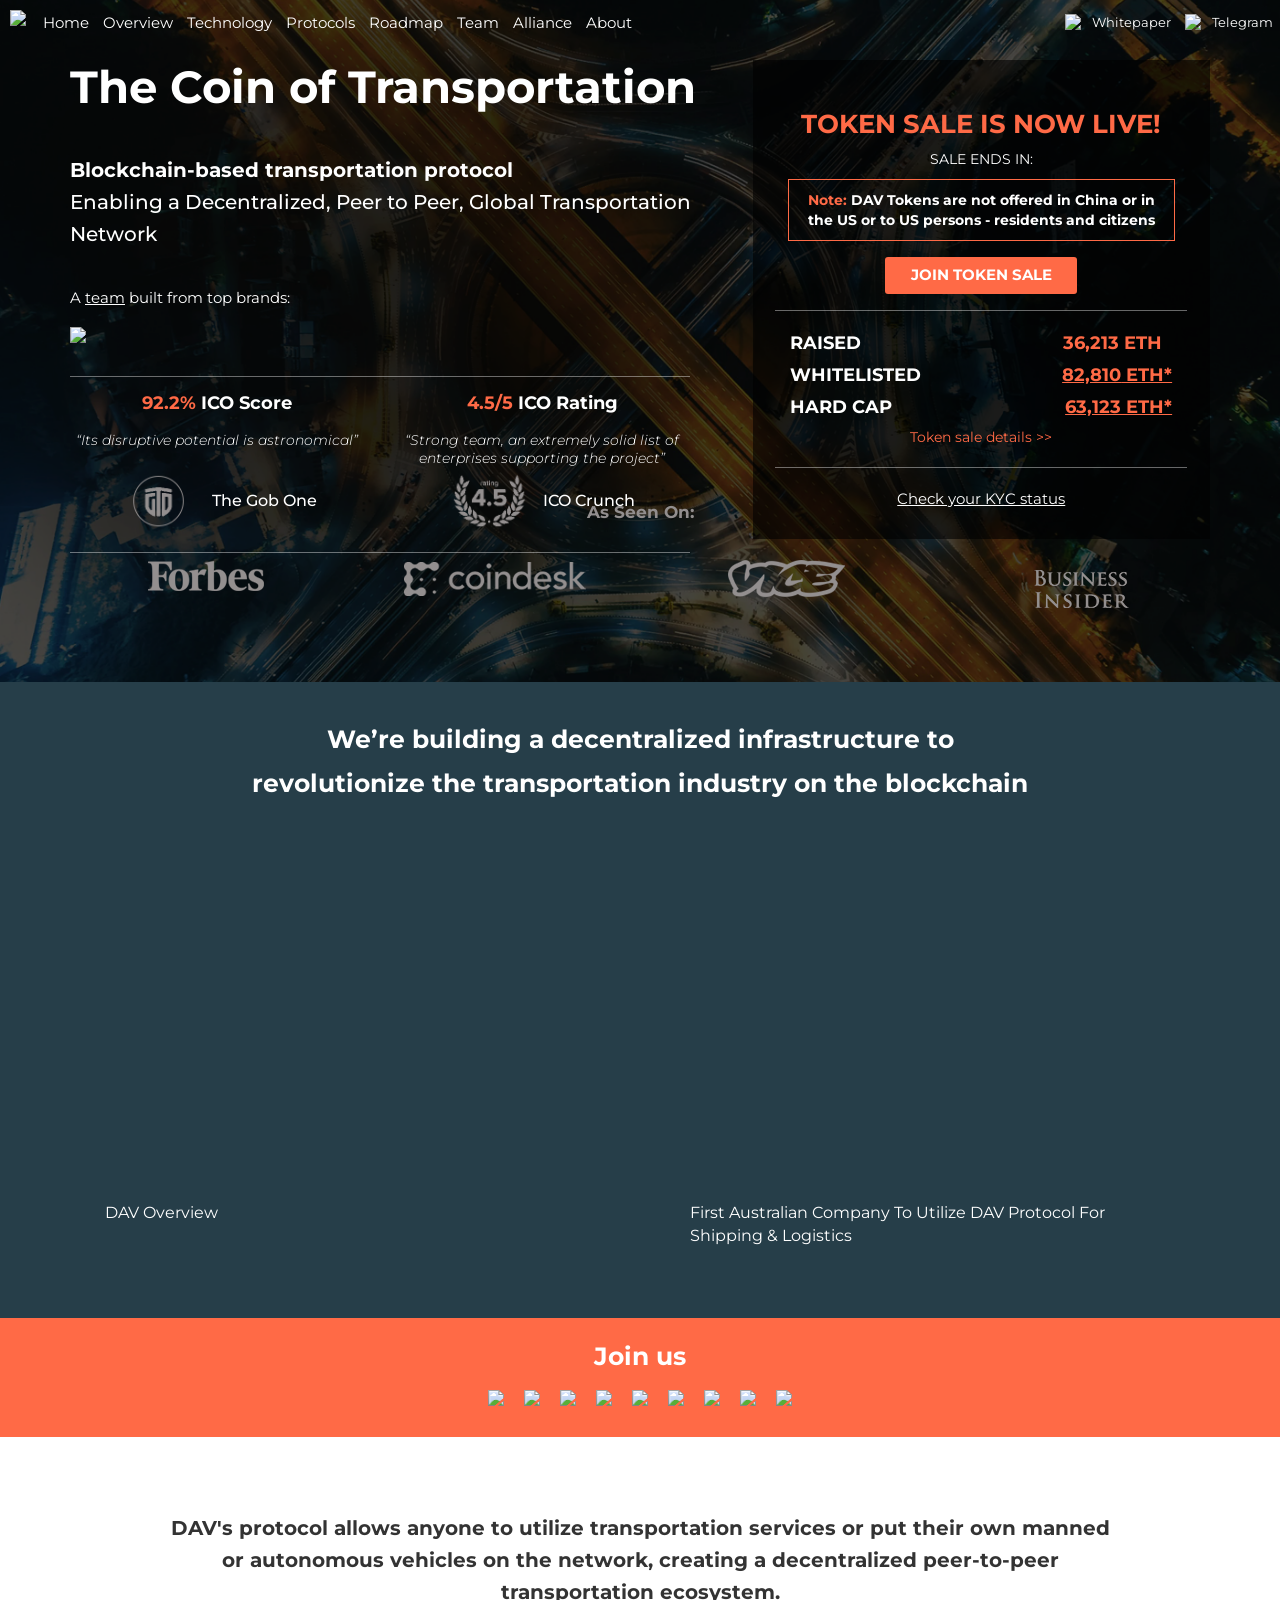
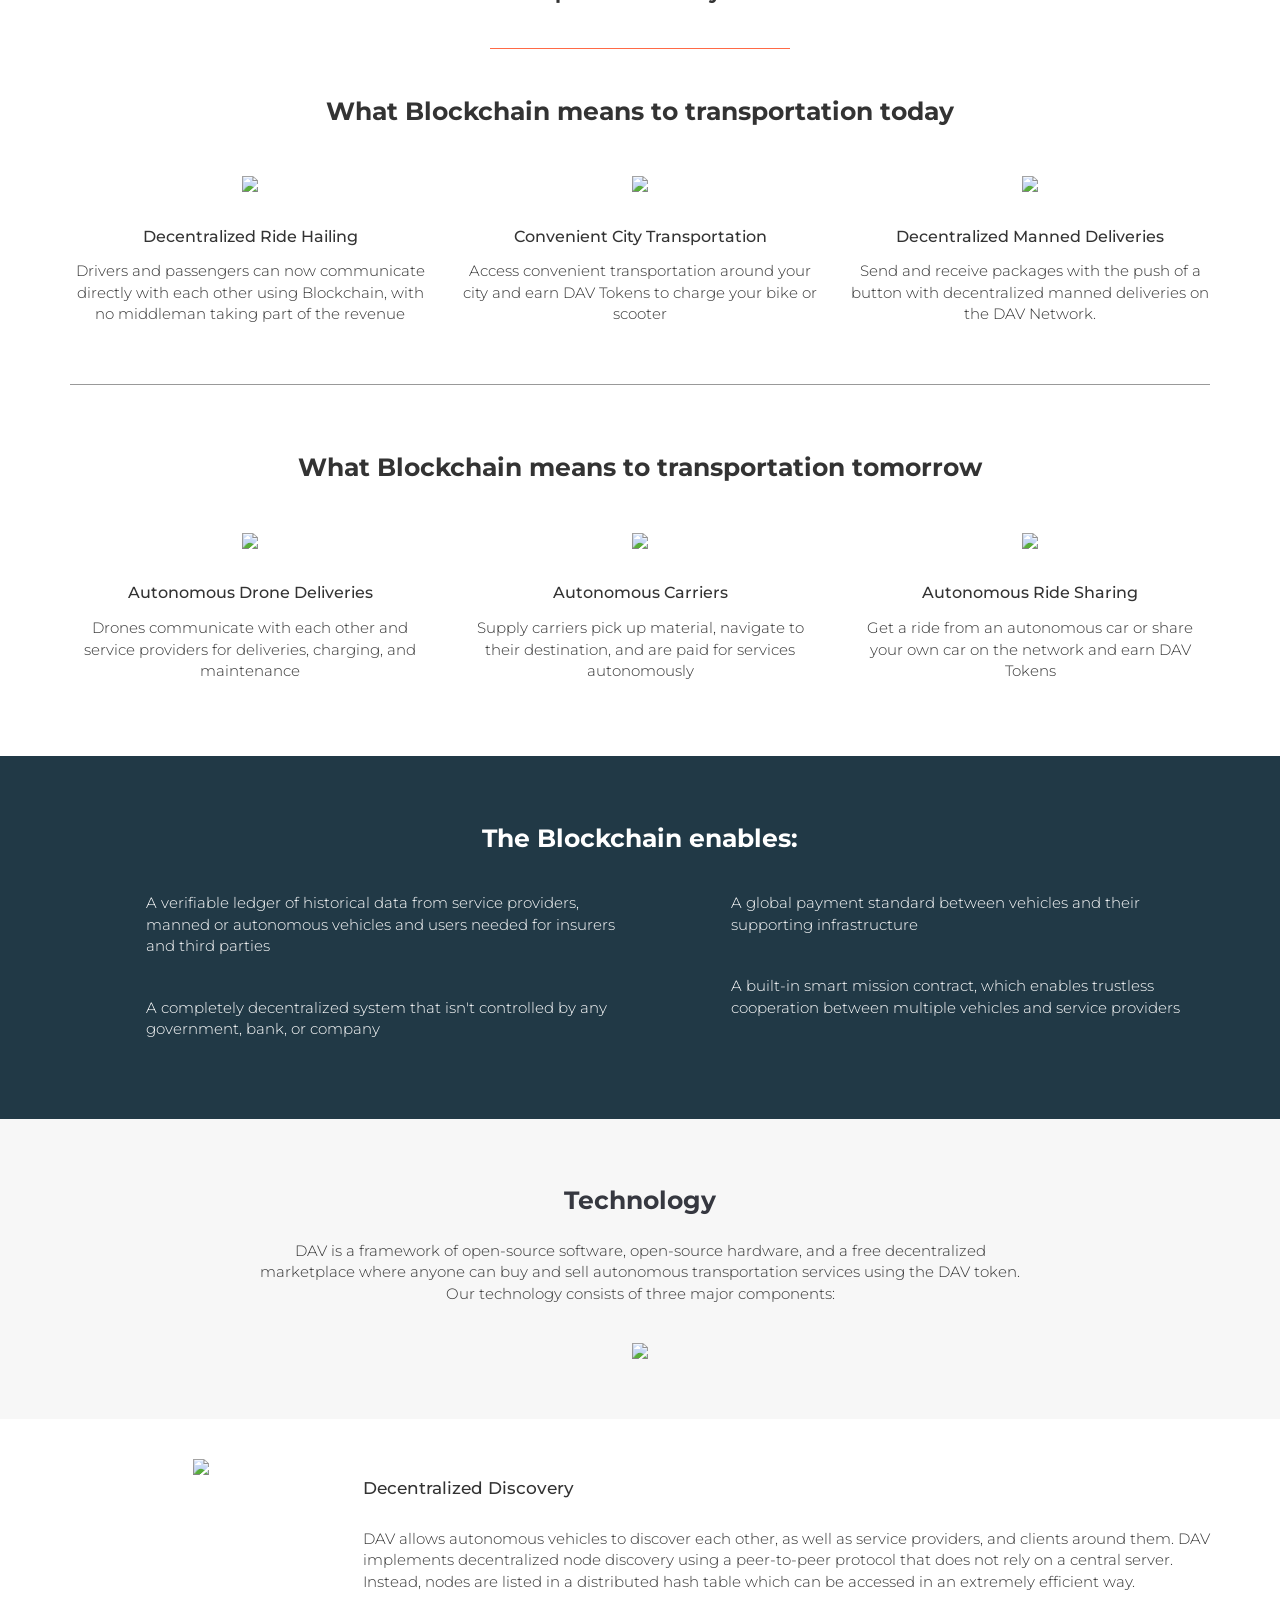
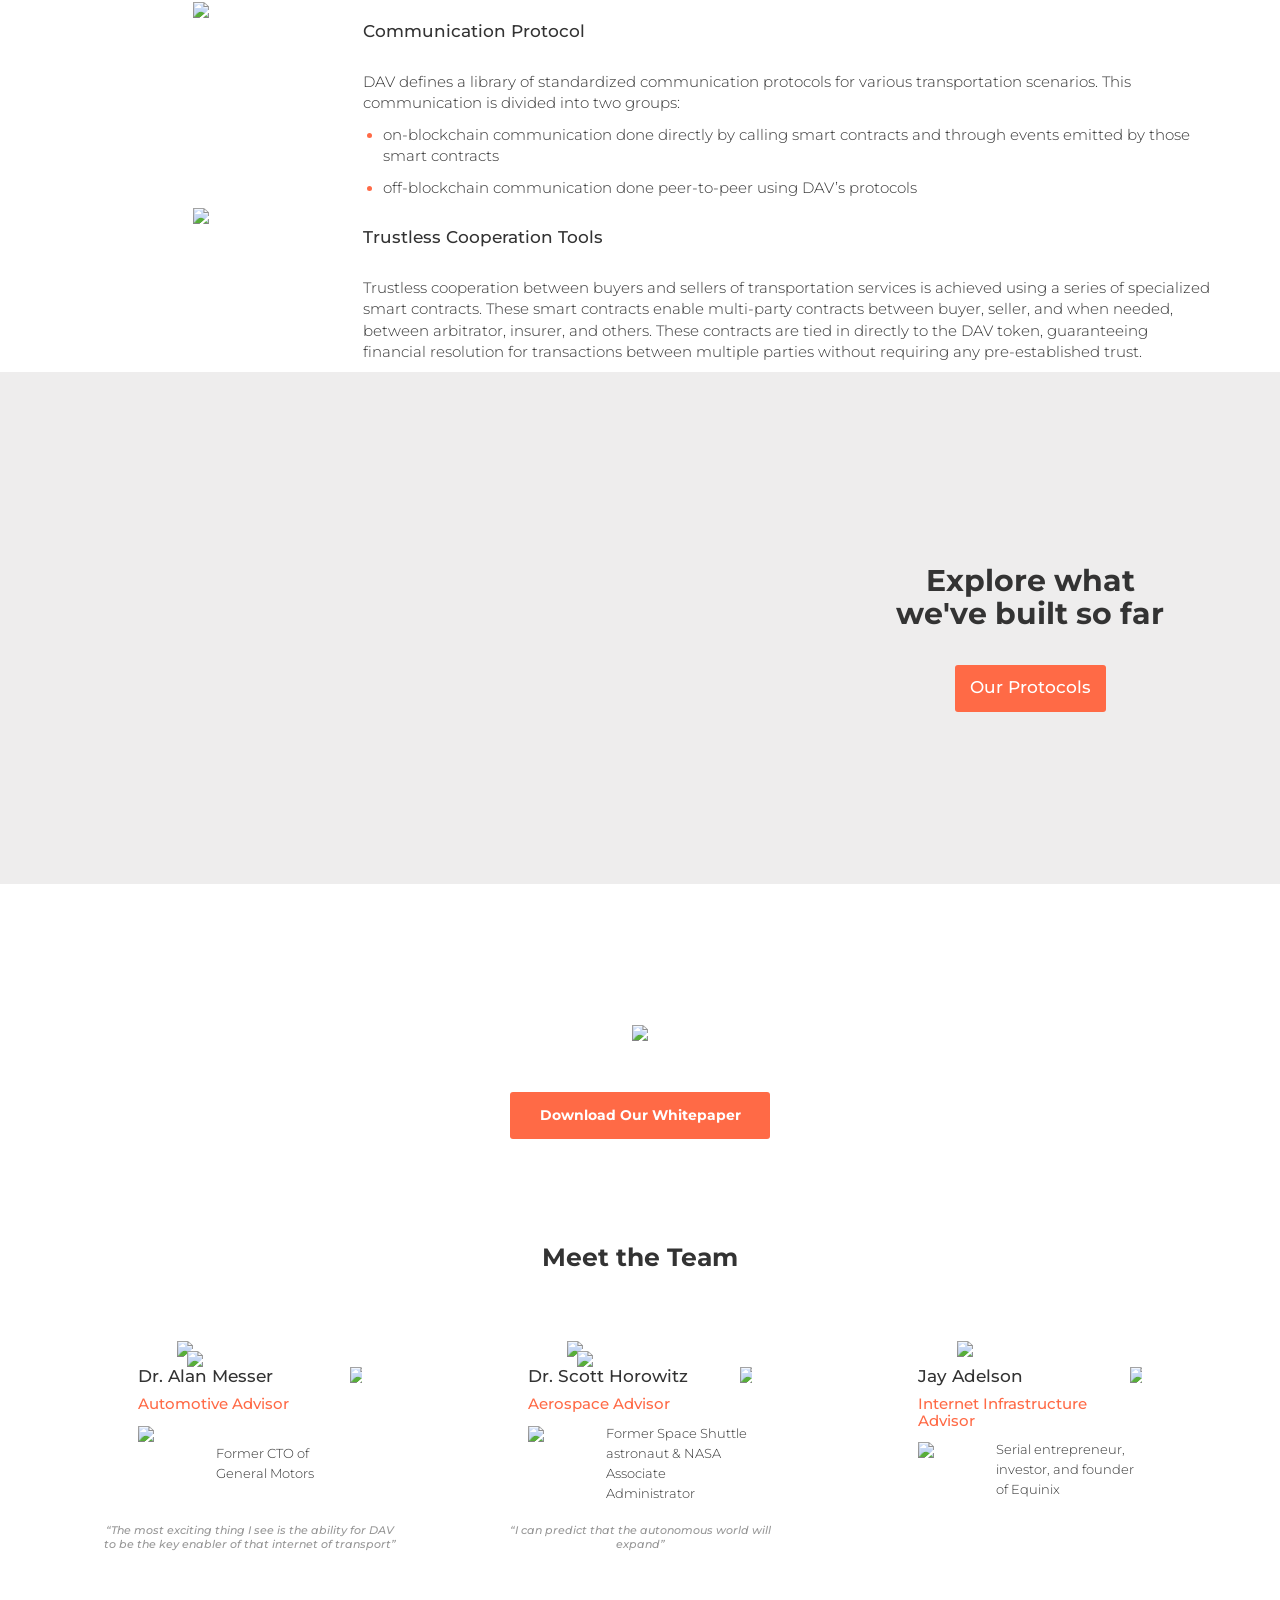
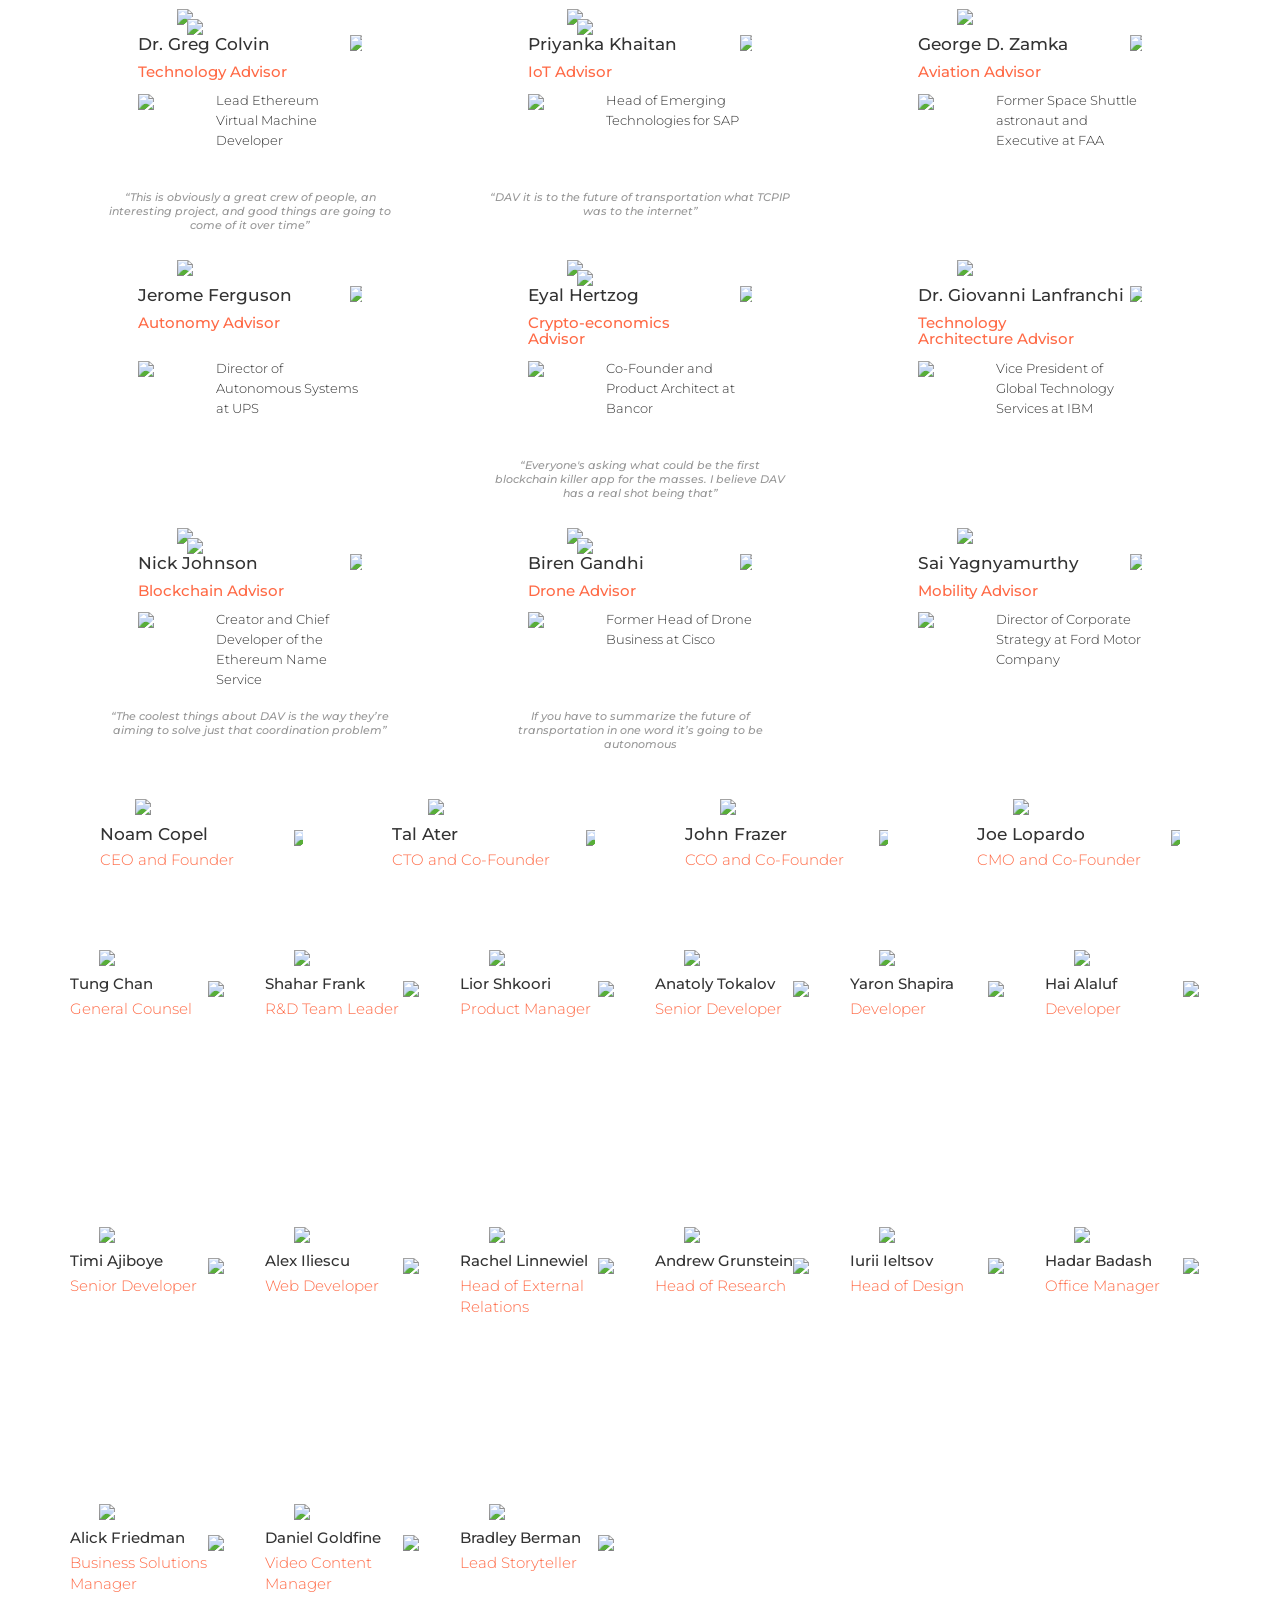
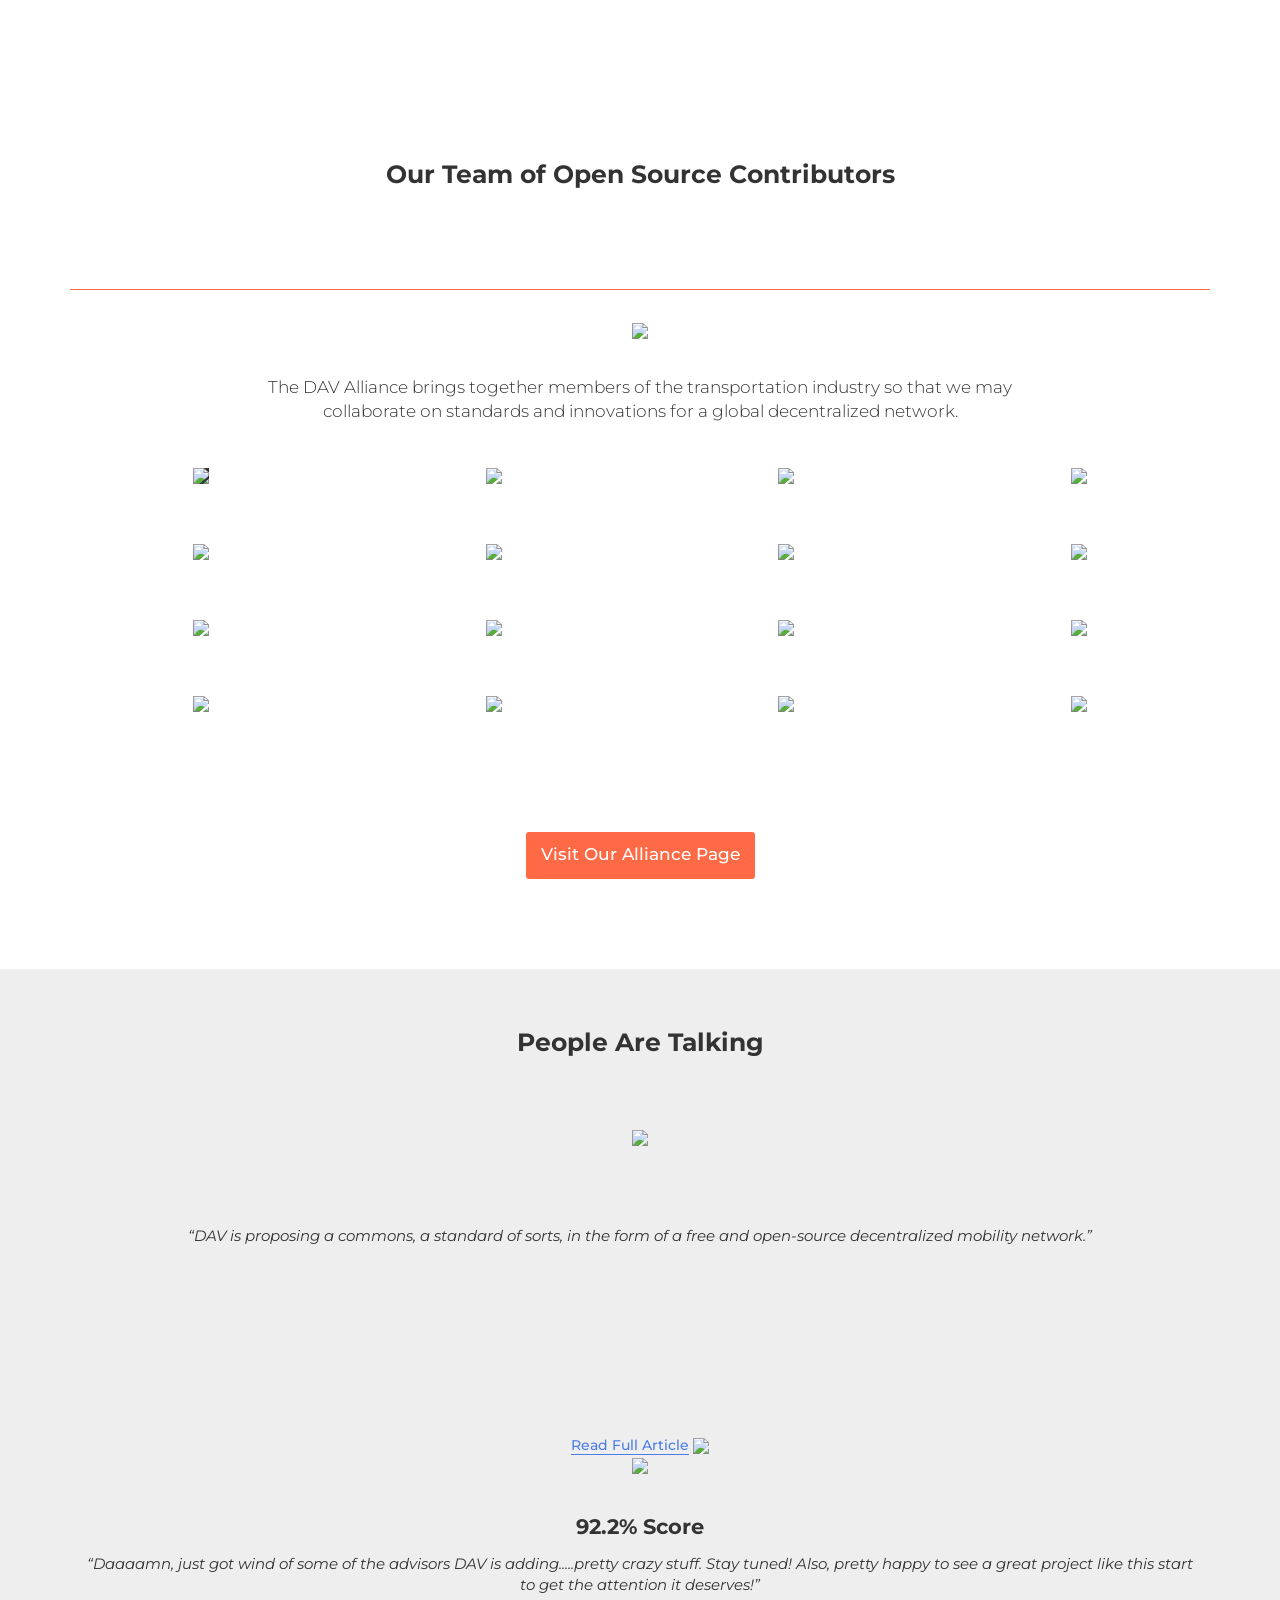
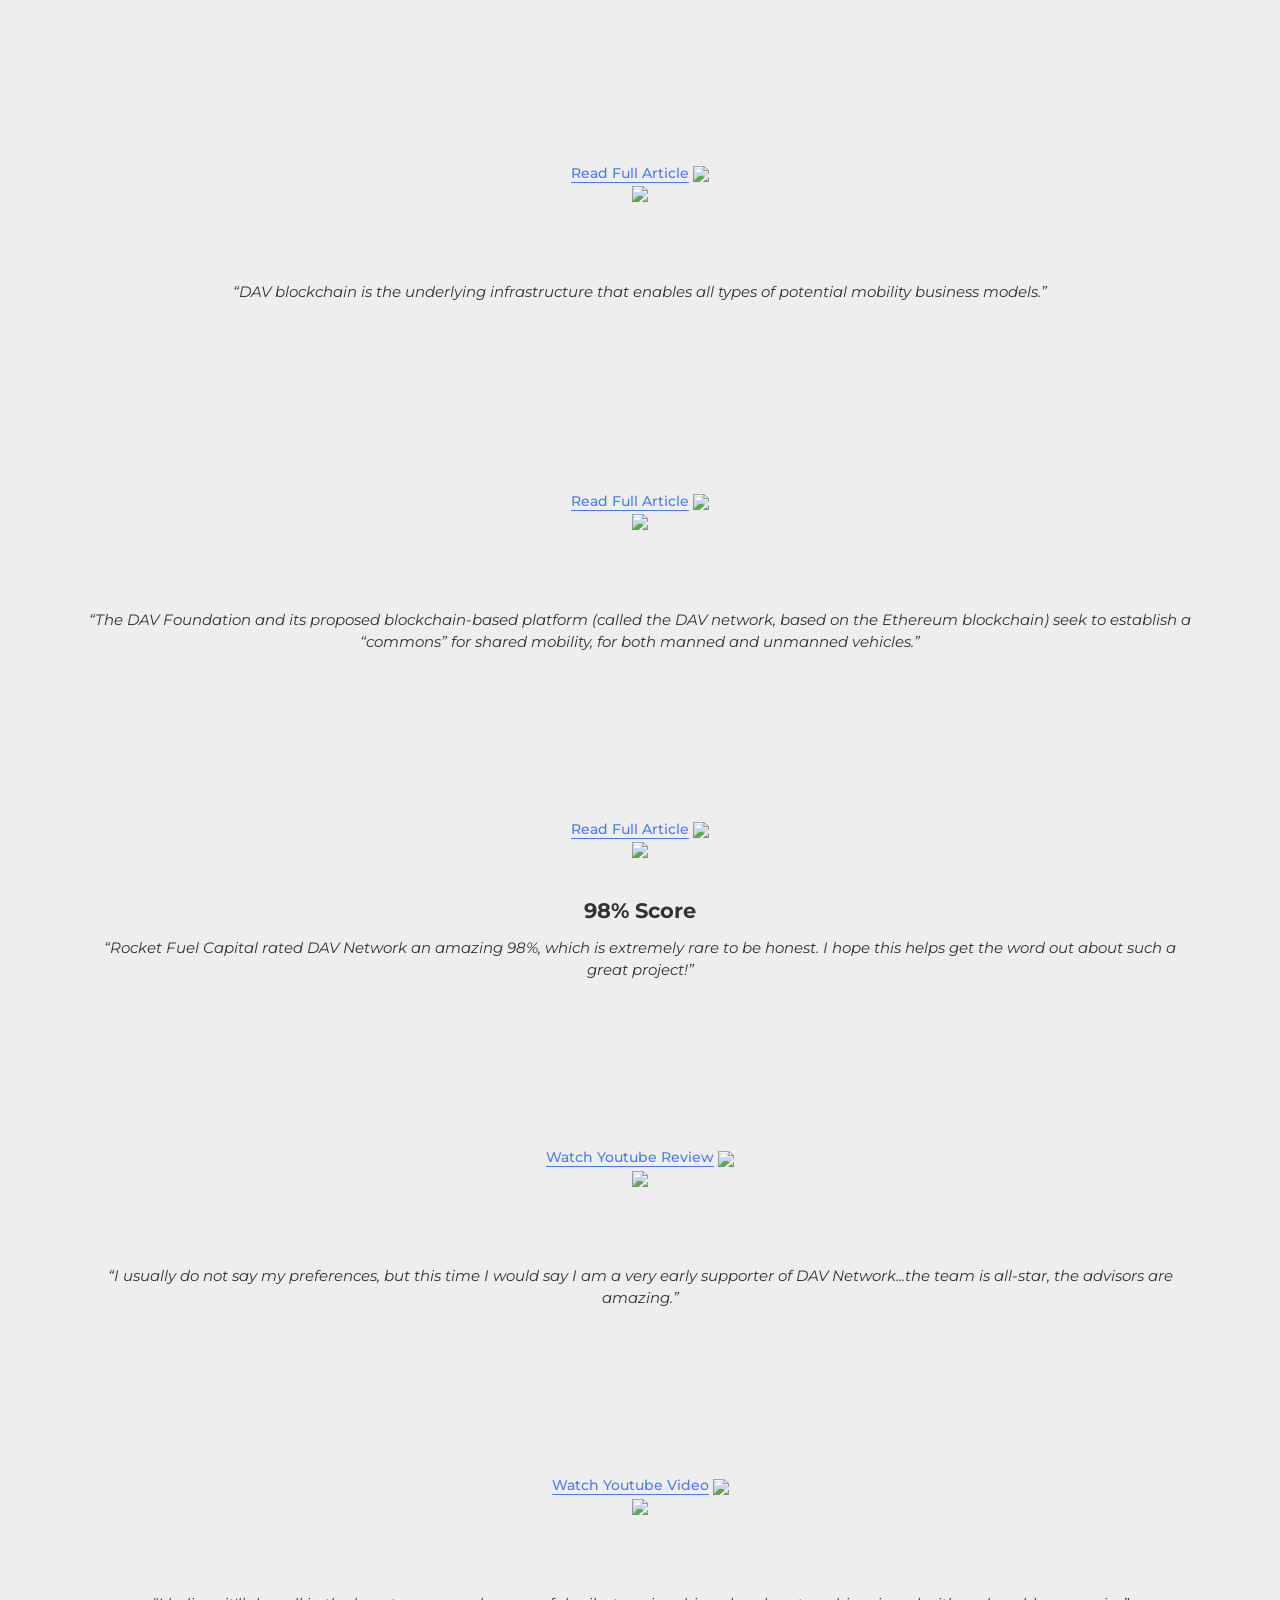
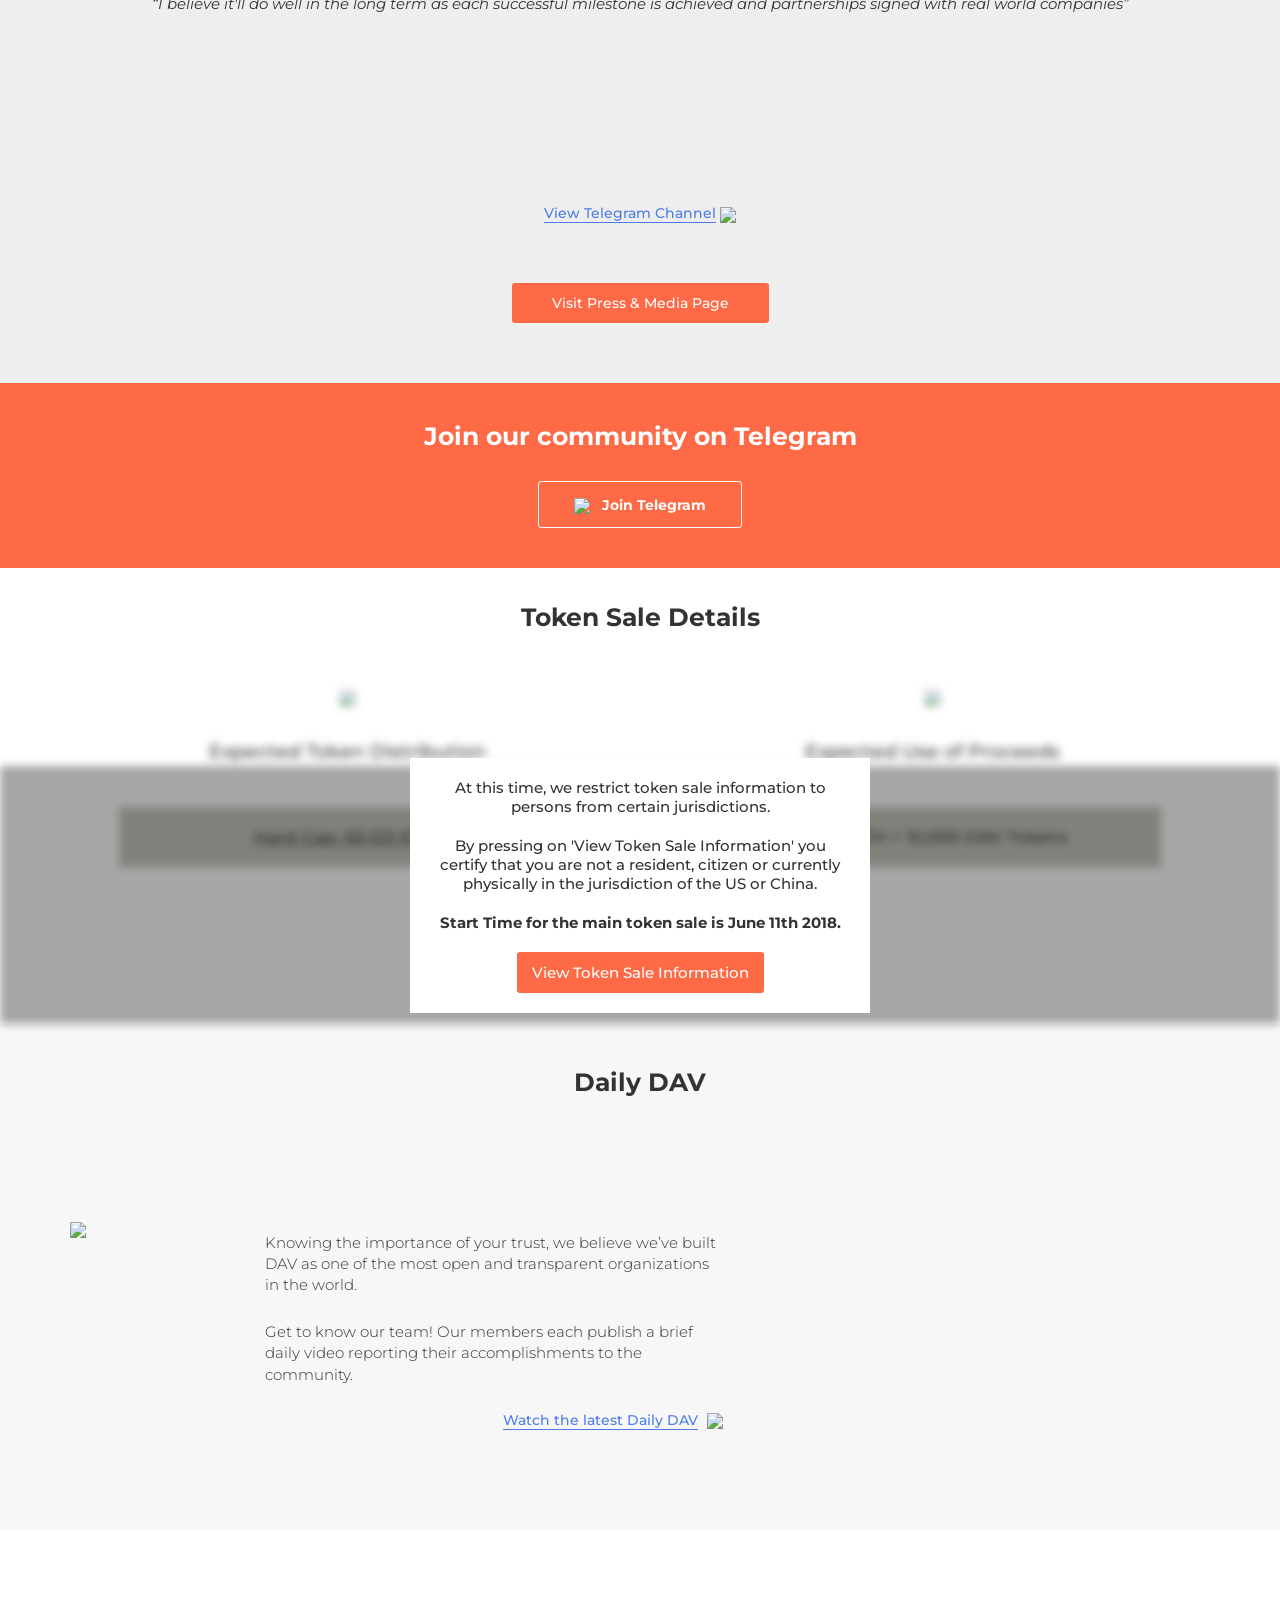
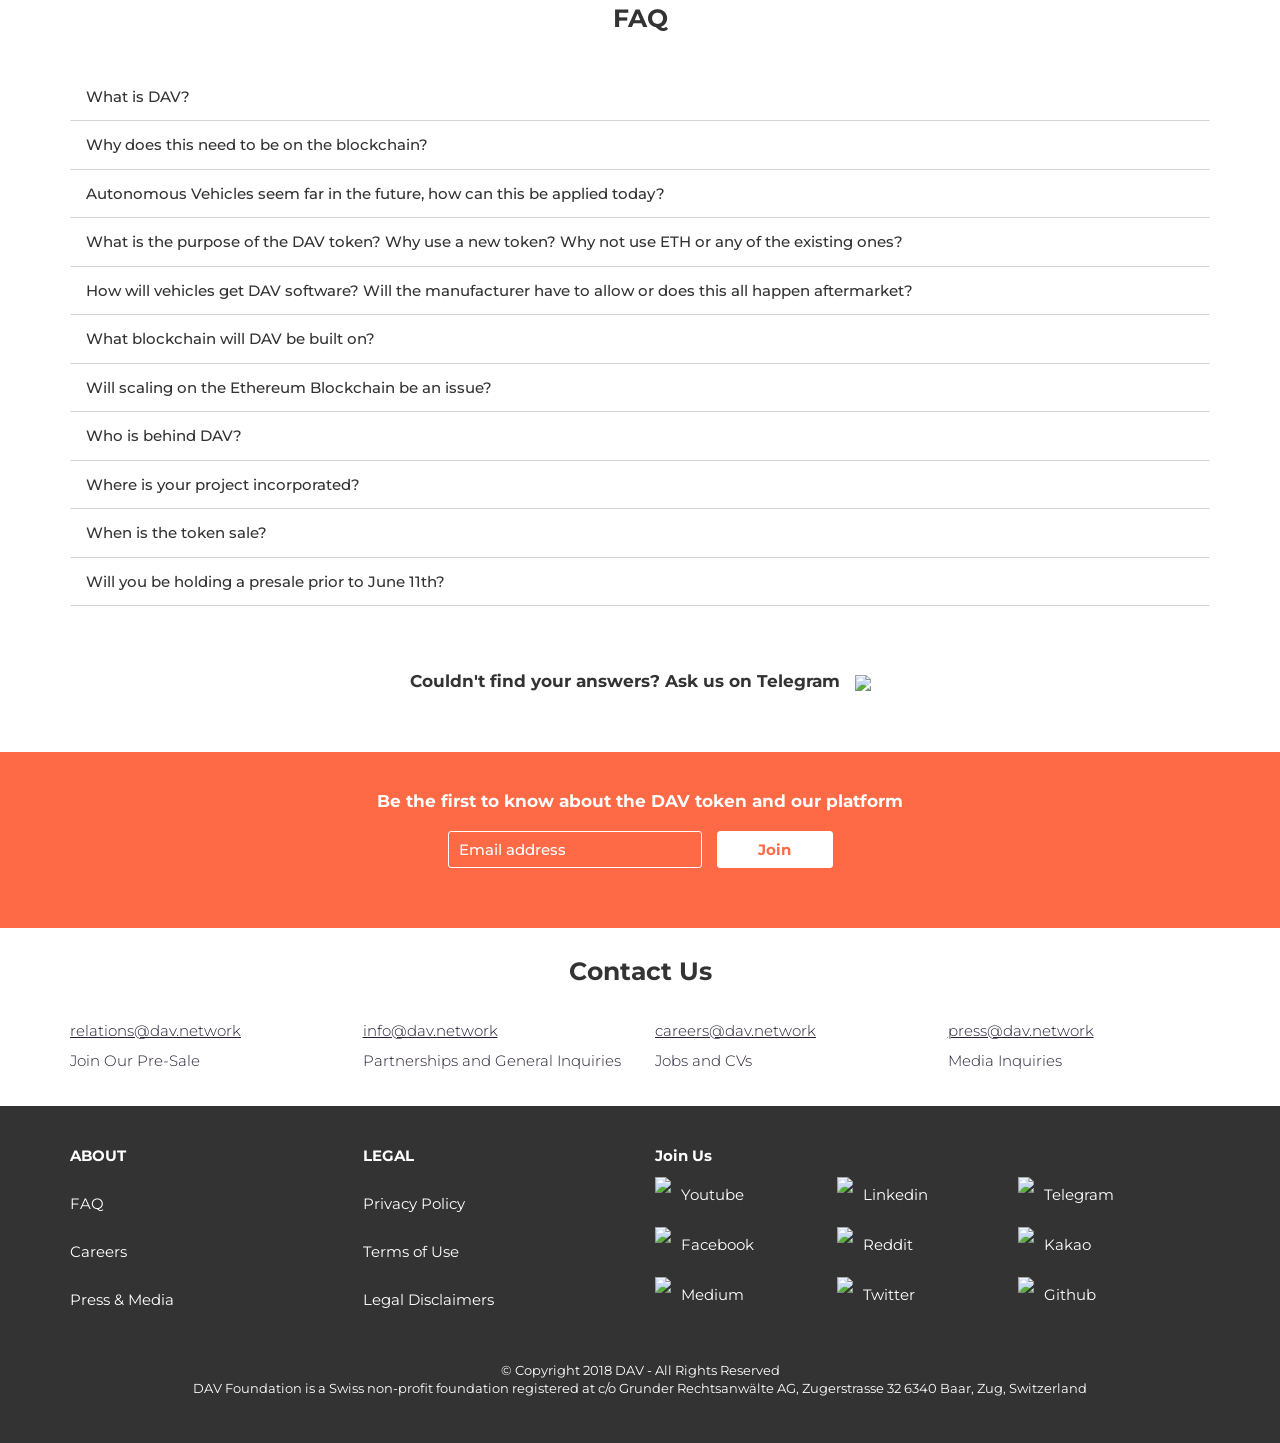
==== commit af40040c: "fix merge" ====
--- a/index.html
+++ b/index.html
@@ -54,7 +54,7 @@
     <link href="https://maxcdn.bootstrapcdn.com/font-awesome/4.7.0/css/font-awesome.min.css" rel="stylesheet">
     <link href="https://maxcdn.bootstrapcdn.com/bootstrap/3.3.6/css/bootstrap.min.css" rel="stylesheet">
     <link rel="stylesheet" href="https://cdnjs.cloudflare.com/ajax/libs/slick-carousel/1.8.1/slick.min.css" />
-    <link rel="stylesheet" type="text/css" href="css/style.css?v=3.4.4"/>
+    <link rel="stylesheet" type="text/css" href="css/style.css?v=3.4.8"/>
 
     <!-- Bootstrap -->
     <!-- <link href="https://maxcdn.bootstrapcdn.com/bootstrap/3.3.6/css/bootstrap.min.css" rel="stylesheet"> -->
@@ -172,7 +172,7 @@
                   <div class="response" id="mce-success-response" style="display:none"></div>
                 </div>    <!-- real people should not fill this in and expect good things - do not remove this or risk form bot signups-->
                   <div style="position: absolute; left: -5000px;" aria-hidden="true"><input type="text" name="b_8cbc69b6acf3e3436662993bd_6bd28e738d" tabindex="-1" value=""></div>
-                  <div class="clear" id="hero-register-button"><input type="submit" value="Register" name="subscribe" id="mc-embedded-subscribe" class="button" onclick="ga('send', 'event', 'Register-Top-Click', 'click', 'top_register_click');"></div>
+                  <div class="clear" id="hero-register-button"><input type="submit" value="Register" name="subscribe" id="mc-embedded-subscribe" class="button" onclick="ga('send', 'event', 'Register-Top-Click', 'click', 'top_register_click');" style="display:none"></div>
                   </div>
               </form>
             </li>
@@ -194,7 +194,7 @@
                   <div class="response" id="mce-success-response" style="display:none"></div>
                 </div>    <!-- real people should not fill this in and expect good things - do not remove this or risk form bot signups-->
                   <div style="position: absolute; left: -5000px;" aria-hidden="true"><input type="text" name="b_8cbc69b6acf3e3436662993bd_6bd28e738d" tabindex="-1" value=""></div>
-                  <div class="clear" id="hero-register-button"><input type="submit" value="Register" name="subscribe" id="mc-embedded-subscribe" class="button" onclick="ga('send', 'event', 'Register-Top-Click', 'click', 'top_register_click');"></div>
+                  <div class="clear" id="hero-register-button"><input type="submit" value="Register" name="subscribe" id="mc-embedded-subscribe" class="button" onclick="ga('send', 'event', 'Register-Top-Click', 'click', 'top_register_click');" style="display:none"></div>
                   </div>
               </form>
             </li>
@@ -205,7 +205,6 @@
     </nav>
 
     <div class="hero hero-ico main-hero" id="home">
-      <div class="gradient"></div>
       <div id="startchange"></div>
       <div class="hero-inner">
         <div class="hero-valign">
@@ -219,7 +218,7 @@
                 <div class="visible-xs airpad"></div>
                 <h5 class="visible-xs"><span>Blockchain-based transportation protocol</span></h5>
                 <h5 class="hidden-xs"><span>Blockchain-based transportation protocol</span> Enabling a Decentralized, Peer to Peer, Global Transportation Network</h5>
-                <h6>A team built from top brands:</h6>
+                <h6>A <a href="#team">team</a> built from top brands:</h6>
                 <img src="img/brands/brands-lg.png?v=3" width="95%" class="hidden-xs">
                 <img src="img/brands/brands-xs.png?v=3" width="100%" class="visible-xs">
                 <div class="visible-xs airpad"></div>
@@ -247,18 +246,17 @@
                 <div class="ico-start-box">
 
                 <div class="hidden-xs1 hidden-sm1">
-                <h4>TOKEN SALE IS NOW LIVE!</h4>
-
+                <h3>TOKEN SALE IS NOW LIVE!</h3>
+                <span>SALE ENDS IN:</span>
+                <div class="countdown">
+                  <div id="countdown"></div>
+                </div>
                 <p class="restriction"><span>Note:</span> DAV Tokens are not offered in China or in the US or to US persons - residents and citizens</p>
                 <div class="hero-join">
 
-                <div class="clear" id="hero-register-button"><input type="submit" value="JOIN TOKEN SALE" name="subscribe" id="join-token-sale-button" class="button"></div>
+                <a class="clear" id="hero-register-button" href="token-sale"><input type="submit" value="JOIN TOKEN SALE" name="subscribe" id="join-token-sale-button" class="button"></a>
                 </div>
             <!--Button go here-->
-                <h4>Time before DAV Token Sale ends:</h4>
-                <div class="countdown">
-                  <div id="countdown"></div>
-                </div>
 
                 <div class="container-transparent right">
                   <div class="row">
@@ -268,9 +266,9 @@
                       <h4>HARD CAP</h4>
                     </div>
                     <div class="col-xs-6 text-right">
-                      <h4><span id="eth-raised">31,769</span><span> ETH&nbsp;&nbsp;</span></h4>
-                      <h4><span id="eth-whitelisted">82,810</span><span> ETH&nbsp;&nbsp;</span></h4>
-                      <h4><span><a href="token-sale-details.html#hard-cap" style="text-decoration:underline;">54,286 ETH*</a></span></h4>
+                      <h4><span>36,213 ETH&nbsp;&nbsp;</span></h4>
+                      <h4><a href="token-sale-details.html#whitelist-amount" style="text-decoration:underline;"><span id="eth-whitelisted">82,810</span><span> ETH*</span></a></h4>
+                      <h4><span><a href="token-sale-details.html#hard-cap" style="text-decoration:underline;">63,123 ETH*</a></span></h4>
                     </div>
                   </div>
 
@@ -297,14 +295,21 @@
         <h4>As Seen On:</h4>
         <div class="container">
           <div class="row">
-            <div class="col-xs-4 col-sm-2 col-sm-offset-3">
+            <div class="col-xs-6 col-sm-3">
               <a href="https://www.forbes.com/sites/samabuelsamid/2018/03/13/dav-foundation-wants-to-bring-open-source-blockchain-platform-to-mobility/2/" target="_blank"><img src="img/as-seen-forbes.png"></a>
-            </div>
-            <div class="col-xs-4 col-sm-2">
+              <br class="visible-xs">
+              <br class="visible-xs">
+            </div>
+            <div class="col-xs-6 col-sm-3">
               <a href="https://www.coindesk.com/auto-industry-gears-up-for-future-powered-by-blockchain/" target="_blank"><img src="img/as-seen-coindesk.png"></a>
-            </div>
-            <div class="col-xs-4 col-sm-2">
+              <br class="visible-xs">
+              <br class="visible-xs">
+            </div>
+            <div class="col-xs-6 col-sm-3">
               <a href="https://motherboard.vice.com/en_us/article/j5aj3y/how-the-blockchain-will-change-uber-lyft-peer-to-peer-transportation-startups" target="_blank"><img src="img/as-seen-vice.png"></a>
+            </div>
+            <div class="col-xs-6 col-sm-3">
+              <a href="http://markets.businessinsider.com/news/stocks/dav-foundation-secures-major-korean-investment-from-block-crafters-capital-1021691119" target="_blank"><img src="img/business-insider.png"></a>
             </div>
           </div>
         </div>
@@ -583,6 +588,7 @@
                 </div>
             </div>
           </div>
+          <h6>&ldquo;The most exciting thing I see is the ability for DAV to be the key enabler of that internet of transport&rdquo;</h6>
         </div>
 
         <div class="col-xs-6 col-sm-4 hasVideo">
@@ -609,6 +615,7 @@
                 </div>
             </div>
           </div>
+          <h6>&ldquo;I can predict that the autonomous world will expand&rdquo;</h6>
         </div>
 
         <div class="col-xs-6 col-sm-4">
@@ -634,6 +641,7 @@
                 </div>
             </div>
           </div>
+          <h6></h6>
         </div>
 
 
@@ -664,6 +672,7 @@
                 </div>
             </div>
           </div>
+          <h6>&ldquo;This is obviously a great crew of people, an interesting project, and good things are going to come of it over time&rdquo;</h6>
         </div>
 
         <div class="col-xs-6 col-sm-4 hasVideo">
@@ -690,6 +699,7 @@
                 </div>
             </div>
           </div>
+          <h6>&ldquo;DAV it is to the future of transportation what TCPIP was to the internet&rdquo;</h6>
         </div>
 
         <div class="col-xs-6 col-sm-4">
@@ -715,6 +725,7 @@
                 </div>
             </div>
           </div>
+          <h6></h6>
         </div>
 
 
@@ -745,6 +756,7 @@
                 </div>
             </div>
           </div>
+          <h6></h6>
         </div>
 
         <div class="col-xs-6 col-sm-4 hasVideo">
@@ -771,6 +783,7 @@
                 </div>
             </div>
           </div>
+          <h6>&ldquo;Everyone's asking what could be the first blockchain killer app for the masses. I believe DAV has a real shot being that&rdquo;</h6>
         </div>
 
         <div class="col-xs-6 col-sm-4">
@@ -796,6 +809,7 @@
                 </div>
             </div>
           </div>
+          <h6></h6>
         </div>
 
         <div class="col-xs-6 col-sm-4 hasVideo">
@@ -822,6 +836,7 @@
                 </div>
             </div>
           </div>
+          <h6>&ldquo;The coolest things about DAV is the way they’re aiming to solve just that coordination problem&rdquo;</h6>
         </div>
 
         <div class="col-xs-6 col-sm-4 hasVideo">
@@ -848,6 +863,7 @@
                 </div>
             </div>
           </div>
+          <h6>If you have to summarize the future of transportation in one word it’s going to be autonomous</h6>
         </div>
 
         <div class="col-xs-6 col-sm-4">
@@ -874,6 +890,7 @@
                 </div>
             </div>
           </div>
+          <h6></h6>
         </div>
 
       </div>
@@ -1202,6 +1219,20 @@
 
           <div class="row visible-lg text-center">
             <div class="col-lg-3 col-sm-4 col-xs-6">
+              <a href="https://www.dlt.mobi/" target="_blank">
+                <img src="img/alliance/mobi.png" style="background: #333;">
+                <div class="alliance-popup">
+                  <img src="img/alliance/mobi.png" style="background: #333;">
+                  <br>
+                  <br>
+                  <br>
+                  <h5>The Mobility Open Blockchain Initiative (MOBI) uses blockchain and related technologies to make mobility safer, more efficient and greener.</h5>
+                  <br>
+                  <br>
+                </div>
+              </a>
+            </div>
+            <div class="col-lg-3 col-sm-4 col-xs-6">
               <a href="https://www.h3dynamics.com/products/drone-box/" target="_blank">
                 <img src="img/alliance/h3d.jpg">
                 <div class="alliance-popup">
@@ -1389,23 +1420,13 @@
                 </div>
               </a>
             </div>
-            <div class="col-lg-3 col-sm-4 col-xs-6 col-sm-offset-4 col-lg-offset-0">
-              <a href="https://www.droneii.com/" target="_blank">
-                <img src="img/alliance/droneii.png">
-                <div class="alliance-popup">
-                  <br>
-                  <br>
-                  <br>
-                <img src="img/alliance/droneii.png">
-                  <br>
-                  <br>
-                  <h5>Offers in-depth market research and analysis of the drone vertical</h5>
-                </div>
-              </a>
-            </div>
+            
           </div>
       <div class="row hidden-lg text-center">
             <div class="col-lg-3 col-sm-4 col-xs-6">
+              <a href="#mobi" data-toggle="modal" data-target="#mobi"><img src="img/alliance/mobi.png" style="background: #333;"></a>
+            </div>
+            <div class="col-lg-3 col-sm-4 col-xs-6">
               <a href="#h3d" data-toggle="modal" data-target="#h3d"><img src="img/alliance/h3d.jpg"></a>
             </div>
             <div class="col-lg-3 col-sm-4 col-xs-6">
@@ -1450,10 +1471,10 @@
             <div class="col-lg-3 col-sm-4 col-xs-6">
               <a href="#blktatu" data-toggle="modal" data-target="#blktatu"><img src="img/alliance/blktatu.jpg"></a>
             </div>
-            <div class="col-lg-3 col-sm-4 col-xs-6">
+            <div class="col-lg-3 col-sm-4 col-xs-6 col-sm-offset-4 col-lg-offset-0">
               <a href="#indrone" data-toggle="modal" data-target="#indrone"><img src="img/alliance/indrone.jpg"></a>
             </div>
-            <div class="col-lg-3 col-sm-4 col-xs-6 col-sm-offset-4 col-lg-offset-0">
+            <div class="col-lg-3 col-sm-4 col-xs-6 hide">
               <a href="#droneii" data-toggle="modal" data-target="#droneii"><img src="img/alliance/droneii.png"></a>
             </div>
           </div>
@@ -1611,7 +1632,7 @@
               <h4>Expected Token Distribution</h4>
               <div class="row hidden-xs">
                 <div class="col-sm-10 col-sm-offset-1">
-                  <p>Hard Cap: 38M USD</p>
+                  <p><a href="token-sale-details.html#hard-cap" style="text-decoration:underline;color:#333;">Hard Cap: 63,123 ETH*</a></p>
                 </div>
               </div>
             </div>
@@ -1627,7 +1648,7 @@
           </div>
           <div class="row visible-xs">
             <div class="col-sm-6">
-                <p>Hard Cap: 38M USD</p>
+                <p><a href="token-sale-details.html#hard-cap" style="text-decoration:underline;color:#333;">Hard Cap: 63,123 ETH*</a></p>
             </div>
             <div class="col-sm-6">
                 <p>Cost: 1ETH = 10,000 DAV Tokens</p>
@@ -3008,6 +3029,18 @@
       </div>
     </div>
 
+    <div class="modal alliance-modal-small" id="mobi" tabindex="-1" role="dialog" aria-labelledby="mySmallModalLabel">
+      <div class="modal-dialog modal-sm" role="document">
+        <div class="modal-content text-center">
+          <button type="button" class="close" data-dismiss="modal" aria-label="Close"><span aria-hidden="true">&times;</span></button>
+          <br>
+          <a href="https://www.dlt.mobi/" target="_blank"><img src="img/alliance/mobi.png" height="60" style="background: #333;"></a>
+          <br>
+          <h5>The Mobility Open Blockchain Initiative (MOBI) uses blockchain and related technologies to make mobility safer, more efficient and greener.</h5>
+        </div>
+      </div>
+    </div>
+
     <div class="modal alliance-modal-small" id="h3d" tabindex="-1" role="dialog" aria-labelledby="mySmallModalLabel">
       <div class="modal-dialog modal-sm" role="document">
         <div class="modal-content text-center">
@@ -3221,16 +3254,16 @@
 
     <div class="alert-bottom alert alert-announcement hide" id="alert-announcement">
       <a href="#" class="close" data-dismiss="alert" aria-label="close">&times;</a>
-      <p>Version 1.1.1 of Mission Control released including a complete overhaul of the API communication between Mission Control and the DAV SDK</p>
-      <p class="pull-right show">
-        <a href="https://github.com/DAVFoundation/missioncontrol/releases/tag/v1.1.1" target="_blank">View on Github</a>
+      <p>Token Sale Is Now Live! Watch Our Video Contribution Tutorial For Step By Step Instructions On Participating</p>
+      <p class="pull-right show1">
+        <a href="https://github.com/DAVFoundation/missioncontrol/releases/tag/v1.1.1" target="_blank">Watch Tutorial Video</a>
       </p>
     </div>
 
     <div class="telegram-bottom">
-      <a href="https://t.me/DAVNetwork" id="floating-button" target="blank" onclick="ga('send', 'event', 'Telegram-Bottom-Click', 'click', 'floating_telegram_click');">
-        <span class="show">JOIN OUR<br>TELEGRAM</span>
-        <i class="fa fa-telegram" aria-hidden="true"></i>
+      <a href="token-sale" id="floating-button" target="blank" onclick="ga('send', 'event', 'TOKEN_SALE-Bottom-Click', 'click', 'floating_TOKEN SALE_click');">
+        <span class="show">JOIN DAV<br>TOKEN SALE</span>
+        <i class="fa ico-icon" aria-hidden="true"></i>
       </a>
     </div>
     <!-- jQuery (necessary for Bootstrap's JavaScript plugins) -->
@@ -3245,7 +3278,7 @@
     <script src="https://cdn.jsdelivr.net/gh/ethereum/web3.js@1.0.0-beta.34/dist/web3.min.js" type="text/javascript" data-cfasync="false"></script>
     <script async defer src="https://maps.googleapis.com/maps/api/js?key=AIzaSyDOtBrAgfz68KEzcoArjq5MK9mNh6Uq1V8"></script>
     <script src="js/contract-artifact.js" type="text/javascript" data-cfasync="false"></script>
-    <script src="js/main.js?v=3.4.3" type="text/javascript" data-cfasync="false"></script>
+    <script src="js/main.js?v=3.4.8" type="text/javascript" data-cfasync="false"></script>
     <script type="text/javascript" data-cfasync="false">
       
       $(document).ready(function(){
--- a/css/style.css
+++ b/css/style.css
@@ -0,0 +1,3501 @@
+body {
+  font-family: 'Montserrat', sans-serif; }
+
+input {
+  outline: none;
+  -webkit-appearance: none;
+  border-radius: 0; }
+
+#home {
+  position: relative; }
+
+.makeOrange {
+  color: #ff6a46 !important; }
+
+.btn-orange {
+  border-radius: 3px;
+  background: #ff6a46;
+  color: #FFF;
+  font-size: 15px;
+  font-weight: 600;
+  display: inline-block;
+  padding: 10px 40px; }
+  .btn-orange:active, .btn-orange:focus, .btn-orange:hover {
+    text-decoration: none;
+    color: #FFF; }
+
+#join-token-sale-button {
+  width: 192px;
+  margin: 16px auto;
+  font-weight: bold; }
+
+.navbar-right {
+  margin-right: 0px; }
+  .navbar-right img {
+    margin-right: 8px;
+    margin-top: -4px; }
+
+.ico-start-box h3 {
+  color: #ff6a46;
+  font-weight: bold;
+  font-size: 26px; }
+
+.navbar .navbar-nav {
+  display: inline-block;
+  float: none;
+  vertical-align: top; }
+  .navbar .navbar-nav .dropdown a {
+    min-width: 140px; }
+    .navbar .navbar-nav .dropdown a:hover, .navbar .navbar-nav .dropdown a:active, .navbar .navbar-nav .dropdown a:focus {
+      background: #2c2928; }
+  .navbar .navbar-nav .dropdown:hover > a {
+    background: #2c2928; }
+  .navbar .navbar-nav .dropdown-menu {
+    border-radius: 0px;
+    border: none;
+    box-shadow: none;
+    background: #2c2928;
+    min-width: 140px;
+    top: 45px; }
+    .navbar .navbar-nav .dropdown-menu li > a {
+      color: #FFF;
+      padding: 5px 20px; }
+      .navbar .navbar-nav .dropdown-menu li > a:hover {
+        background: transparent;
+        color: #ff6a46; }
+
+.navbar.user-scroll .navbar-nav .dropdown a:hover, .navbar.user-scroll .navbar-nav .dropdown a:active, .navbar.user-scroll .navbar-nav .dropdown a:focus {
+  background: #FFF; }
+
+.navbar.user-scroll .navbar-nav .dropdown:hover > a {
+  background: #FFF; }
+
+.navbar.user-scroll .navbar-nav .dropdown-menu {
+  background: #FFF;
+  box-shadow: 0 0 5px rgba(0, 0, 0, 0.3); }
+  .navbar.user-scroll .navbar-nav .dropdown-menu li > a {
+    color: #333; }
+    .navbar.user-scroll .navbar-nav .dropdown-menu li > a:hover {
+      background: transparent;
+      color: #ff6a46; }
+  .navbar.user-scroll .navbar-nav .dropdown-menu::before {
+    content: '';
+    display: block;
+    width: 106%;
+    height: 18px;
+    background: #FFF;
+    position: absolute;
+    top: -6px;
+    left: -3%; }
+
+.navbar-nav > li > a {
+  font-size: 15px;
+  color: #FFF;
+  line-height: 25px; }
+  .navbar-nav > li > a:hover {
+    background: transparent;
+    color: #ff6a46; }
+  .navbar-nav > li > a:hover, .navbar-nav > li > a:active, .navbar-nav > li > a:focus {
+    background: transparent; }
+
+.navbar-nav > li.btn-top-register #mc-embedded-subscribe {
+  background: #ff6a46;
+  color: #FFF;
+  border-radius: 5px;
+  padding: 6px 15px;
+  margin-top: 12px;
+  margin-right: 10px;
+  margin-left: 8px;
+  border: none;
+  font-size: 13px; }
+
+.navbar-nav.navbar-right > li > a {
+  font-size: 13px; }
+
+.navbar-brand > img {
+  height: 36px; }
+
+#logo-white {
+  display: none; }
+
+.user-scroll {
+  background-color: #FFF;
+  box-shadow: 0 0 5px rgba(0, 0, 0, 0.3); }
+  .user-scroll li > a {
+    color: #ff6a46;
+    color: #333; }
+  .user-scroll #logo-orange {
+    display: none; }
+  .user-scroll #logo-white {
+    display: inline-block; }
+
+.telegram-bottom {
+  position: fixed;
+  top: auto;
+  bottom: 20px;
+  right: -200px;
+  left: auto;
+  height: 48px;
+  background-color: #ff6a46;
+  z-index: 200;
+  border-top-left-radius: 25px;
+  border-bottom-left-radius: 25px;
+  box-shadow: 0 4px 5px -1px rgba(0, 0, 0, 0.5);
+  -webkit-transition: all 1s ease-out;
+  -moz-transition: all 1s ease-out;
+  transition: all 1s ease-out; }
+
+.telegram-bottom a {
+  display: block;
+  font-size: 48px;
+  color: #FFF;
+  text-decoration: none; }
+  .telegram-bottom a span {
+    font-weight: 700;
+    font-size: 14px;
+    display: block;
+    line-height: 20px;
+    float: left;
+    padding: 4px 0 0 25px;
+    text-align: right;
+    -webkit-transition: all 0.7s ease;
+    -moz-transition: all 0.7s ease;
+    transition: all 0.7s ease; }
+
+.telegram-bottom a:hover,
+.telegram-bottom a:focus {
+  color: #FFF; }
+
+.telegram-bottom a .fa-telegram {
+  vertical-align: top;
+  position: relative;
+  color: #ff6a46; }
+  .telegram-bottom a .fa-telegram::after {
+    position: absolute;
+    content: '';
+    background: #ff6a46;
+    border-radius: 50%;
+    z-index: -1;
+    top: 1px;
+    left: 1px;
+    width: 45px;
+    height: 45px; }
+
+.telegram-bottom a .fa-angle-double-right {
+  position: relative;
+  width: 40px; }
+  .telegram-bottom a .fa-angle-double-right::before {
+    position: absolute;
+    z-index: -1;
+    top: -52px;
+    left: 8px;
+    width: 45px;
+    height: 45px; }
+
+.telegram-bottom.telegram-loaded {
+  right: 0px; }
+
+.telegram-bottom.telegram-loaded a .fa-telegram::after {
+  background: #FFF; }
+
+.telegram-bottom.extra-space {
+  bottom: 60px; }
+
+#hero-register-button {
+  text-decoration: none; }
+
+.hero {
+  background: #000 url("../img/hero.jpg") no-repeat center;
+  background-size: cover;
+  color: #FFF; }
+  .hero.index2 .hero-inner .hero-valign h1 {
+    margin: -40px 0 0;
+    padding: 0; }
+  .hero .hero-inner {
+    height: 47.85714285714286vw;
+    display: table;
+    width: 100%; }
+    .hero .hero-inner .hero-valign {
+      display: table-cell;
+      vertical-align: middle;
+      text-align: center; }
+      .hero .hero-inner .hero-valign h1 {
+        font-size: 37px;
+        font-weight: 700;
+        margin: 0 0 20px;
+        line-height: 54px; }
+      .hero .hero-inner .hero-valign h4 {
+        font-size: 15px;
+        font-weight: 700;
+        line-height: 25px;
+        margin: 0 0 18px;
+        padding: 0 15px; }
+        .hero .hero-inner .hero-valign h4 .mailchimp-count {
+          color: #ff6a46;
+          display: inline-block;
+          min-width: 50px;
+          text-align: right; }
+        .hero .hero-inner .hero-valign h4.orange-title {
+          font-size: 19px;
+          color: #ff6a46;
+          font-weight: 400;
+          margin: 0 0 10px; }
+      .hero .hero-inner .hero-valign h5 {
+        font-size: 15px;
+        margin: 0 0 50px;
+        line-height: 25px; }
+      .hero .hero-inner .hero-valign .countdown {
+        width: 352px;
+        margin: 0 auto; }
+        @media (max-width: 600px) {
+          .hero .hero-inner .hero-valign .countdown {
+            width: 290px; } }
+        .hero .hero-inner .hero-valign .countdown p {
+          border: 1px solid #FFF;
+          font-size: 24px;
+          font-weight: 700;
+          line-height: 55px;
+          border-radius: 2px; }
+        .hero .hero-inner .hero-valign .countdown h6 {
+          font-size: 15px;
+          text-transform: uppercase;
+          margin: 0 0 45px; }
+      .hero .hero-inner .hero-valign .eth-progress {
+        width: 300px;
+        margin: 0px auto 20px; }
+        .hero .hero-inner .hero-valign .eth-progress p {
+          font-weight: 700;
+          font-size: 15px; }
+        .hero .hero-inner .hero-valign .eth-progress .progress {
+          border-radius: 10px; }
+          .hero .hero-inner .hero-valign .eth-progress .progress .progress-bar {
+            background: #ff6a46;
+            border-top-right-radius: 10px;
+            border-bottom-right-radius: 10px;
+            font-weight: 700; }
+      .hero .hero-inner .hero-valign .hero-telegram {
+        background: #ff6a46;
+        border-radius: 3px;
+        color: #FFF;
+        font-size: 15px;
+        font-weight: 700;
+        height: 47px;
+        line-height: 47px;
+        display: inline-block;
+        padding: 0 15px;
+        margin-top: 20px; }
+        .hero .hero-inner .hero-valign .hero-telegram img {
+          margin-right: 7px; }
+      .hero .hero-inner .hero-valign .hero-join {
+        width: 390px;
+        margin: 0 auto; }
+        .hero .hero-inner .hero-valign .hero-join input[type=email] {
+          border: 1px solid #FFF;
+          border-radius: 3px;
+          background: rgba(255, 255, 255, 0.3);
+          height: 37px;
+          display: block;
+          width: 100%;
+          padding: 0 5px;
+          color: #FFF; }
+          .hero .hero-inner .hero-valign .hero-join input[type=email]::-webkit-input-placeholder {
+            color: #FFF; }
+          .hero .hero-inner .hero-valign .hero-join input[type=email]:-moz-placeholder {
+            color: #FFF; }
+          .hero .hero-inner .hero-valign .hero-join input[type=email]::-moz-placeholder {
+            color: #FFF; }
+          .hero .hero-inner .hero-valign .hero-join input[type=email]:-ms-input-placeholder {
+            color: #FFF; }
+        .hero .hero-inner .hero-valign .hero-join input[type=submit] {
+          color: #FFF;
+          border-radius: 3px;
+          font-size: 15px;
+          font-weight: bold;
+          background: #ff6a46;
+          border: none;
+          display: block;
+          width: 100%;
+          height: 37px; }
+        .hero .hero-inner .hero-valign .hero-join.makeFix {
+          border-top: 1px solid #ff6a46;
+          position: fixed;
+          background: #FFF;
+          bottom: -17px;
+          width: 100%;
+          padding: 0 30%;
+          z-index: 99999;
+          padding-top: 20px; }
+          .hero .hero-inner .hero-valign .hero-join.makeFix input[type=email] {
+            color: #ff6a46;
+            border-color: #ff6a46; }
+            .hero .hero-inner .hero-valign .hero-join.makeFix input[type=email]::-webkit-input-placeholder {
+              color: #ff6a46; }
+            .hero .hero-inner .hero-valign .hero-join.makeFix input[type=email]:-moz-placeholder {
+              color: #ff6a46; }
+            .hero .hero-inner .hero-valign .hero-join.makeFix input[type=email]::-moz-placeholder {
+              color: #ff6a46; }
+            .hero .hero-inner .hero-valign .hero-join.makeFix input[type=email]:-ms-input-placeholder {
+              color: #ff6a46; }
+    .hero .hero-inner a[href='#modalKYCStatus'] {
+      color: #FFF;
+      font-size: 15px;
+      text-decoration: underline;
+      display: block;
+      clear: both; }
+  .hero .countdown-row {
+    margin: 0 auto 30px;
+    width: 100%;
+    display: table;
+    text-align: center; }
+  .hero .countdown-section {
+    display: block;
+    float: left;
+    text-align: center;
+    width: 64px;
+    height: 45px;
+    border-radius: 3px;
+    -webkit-border-radius: 3px;
+    -moz-border-radius: 3px;
+    border: solid 1px #fff;
+    text-align: center;
+    margin: 10px 12px; }
+    @media (max-width: 600px) {
+      .hero .countdown-section {
+        margin: 10px 6px;
+        width: 60px; } }
+  .hero .countdown-amount {
+    font-size: 18px;
+    font-weight: 700;
+    line-height: 45px;
+    border-radius: 2px; }
+  .hero .countdown-period {
+    display: block;
+    font-size: 12px;
+    text-transform: uppercase;
+    margin: 0 0 45px;
+    font-weight: 500;
+    text-align: center; }
+    @media (max-width: 600px) {
+      .hero .countdown-period {
+        font-size: 10px; } }
+  .hero.hero-whitelist {
+    background: #000 url("../img/intersection.jpg") no-repeat center;
+    background-size: cover; }
+  .hero.hero-ico {
+    background: #000 url("../img/hero-new.png") no-repeat center center;
+    background-size: cover;
+    overflow: hidden; }
+    .hero.hero-ico .hero-inner {
+      position: relative;
+      z-index: 10; }
+    .hero.hero-ico .hero-inner .hero-valign h1 {
+      font-size: 45px; }
+    .hero.hero-ico .hero-inner .hero-valign h4 {
+      font-size: 18px;
+      margin: 0 0 7px; }
+    .hero.hero-ico .hero-inner .hero-valign h5 {
+      margin: 40px 0;
+      font-size: 20px;
+      line-height: 32px; }
+      .hero.hero-ico .hero-inner .hero-valign h5 span {
+        display: block;
+        font-weight: 700; }
+    .hero.hero-ico .hero-inner .hero-valign h6 {
+      font-weight: 400;
+      font-size: 15px;
+      margin-bottom: 20px; }
+      .hero.hero-ico .hero-inner .hero-valign h6 a {
+        color: #FFF;
+        text-decoration: underline; }
+    .hero.hero-ico .hero-inner .hero-valign p.restriction {
+      font-size: 14px;
+      color: #c0b5b5;
+      color: #FFF;
+      padding: 0 45px 10px;
+      padding: 10px;
+      margin: 10px 35px;
+      font-weight: 700;
+      border: 1px solid #ff6a46; }
+      .hero.hero-ico .hero-inner .hero-valign p.restriction span {
+        color: #ff6a46; }
+    .hero.hero-ico .hero-inner .hero-valign img.hidden-xs {
+      margin-bottom: 33px; }
+    .hero.hero-ico .hero-inner .hero-valign img.visible-xs {
+      margin-bottom: 25px; }
+    .hero.hero-ico .hero-inner .hero-valign .ico-start-box {
+      background: rgba(0, 0, 0, 0.6);
+      padding: 30px 0; }
+    .hero.hero-ico .hero-inner .hero-valign .container-transparent {
+      border-top: 1px solid rgba(255, 255, 255, 0.4);
+      border-bottom: 1px solid rgba(255, 255, 255, 0.4);
+      padding-top: 20px;
+      padding-bottom: 20px;
+      min-height: 125px; }
+      .hero.hero-ico .hero-inner .hero-valign .container-transparent.left {
+        width: 95%;
+        padding-top: 10px;
+        padding-bottom: 10px; }
+      .hero.hero-ico .hero-inner .hero-valign .container-transparent.right {
+        width: 90%;
+        margin-left: auto;
+        margin-right: auto;
+        margin-bottom: 20px; }
+      .hero.hero-ico .hero-inner .hero-valign .container-transparent h4 span {
+        color: #ff6a46; }
+      .hero.hero-ico .hero-inner .hero-valign .container-transparent h5 {
+        margin: 0 0 12px;
+        font-size: 18px;
+        font-weight: 700; }
+        .hero.hero-ico .hero-inner .hero-valign .container-transparent h5 span {
+          display: inline-block;
+          color: #ff6a46; }
+      .hero.hero-ico .hero-inner .hero-valign .container-transparent h6 {
+        font-style: italic;
+        font-size: 14px;
+        font-weight: 300;
+        line-height: 18px;
+        margin: 0 0 5px;
+        min-height: 36px; }
+      .hero.hero-ico .hero-inner .hero-valign .container-transparent p {
+        font-size: 16px;
+        font-weight: 500; }
+        .hero.hero-ico .hero-inner .hero-valign .container-transparent p img {
+          margin-right: 10px;
+          height: 60px; }
+      .hero.hero-ico .hero-inner .hero-valign .container-transparent a {
+        color: #ff6a46; }
+    .hero.hero-ico .hero-inner .hero-valign .hero-join {
+      width: 90%; }
+    .hero.hero-ico .hero-inner .hero-valign .best-brands {
+      border-top: 1px solid rgba(255, 255, 255, 0.4);
+      padding: 0;
+      margin: 30px 0 0; }
+    .hero.hero-ico .as-seen-on-hero {
+      text-align: center;
+      padding: 20px 15px 50px;
+      margin-top: -140px;
+      position: relative;
+      z-index: 10; }
+      .hero.hero-ico .as-seen-on-hero h4 {
+        color: #928E8E;
+        font-weight: 700;
+        font-size: 17px;
+        margin-bottom: 25px; }
+      .hero.hero-ico .as-seen-on-hero a img {
+        -webkit-transition: all 0.5s ease;
+        -moz-transition: all 0.5s ease;
+        transition: all 0.5s ease; }
+      .hero.hero-ico .as-seen-on-hero a:hover img {
+        -webkit-filter: brightness(170%);
+        /* Safari 6.0 - 9.0 */
+        filter: brightness(170%); }
+    .hero.hero-ico video {
+      position: absolute;
+      top: 0;
+      left: 0;
+      right: 0;
+      bottom: 0;
+      width: 100%;
+      z-index: 1; }
+    .hero.hero-ico .overlay {
+      position: absolute;
+      top: 0;
+      left: 0;
+      right: 0;
+      bottom: -100px;
+      background: rgba(0, 0, 0, 0.7);
+      z-index: 1; }
+
+.best-brands.index2 {
+  margin-top: -112px;
+  padding: 15px;
+  background: #FFF; }
+  .best-brands.index2 img {
+    margin: 0 0 15px;
+    height: 26px;
+    width: auto; }
+
+.join-us-orange {
+  padding: 25px 0 30px;
+  background: #ff6a46;
+  text-align: center; }
+  .join-us-orange h2 {
+    color: #FFF;
+    margin: 0 0 16px;
+    font-size: 25px;
+    font-weight: 700; }
+  .join-us-orange a {
+    display: inline-block;
+    margin: 0 8px; }
+    .join-us-orange a img {
+      width: 34px; }
+
+.best-brands {
+  padding: 75px 0 100px;
+  text-align: center; }
+  .best-brands h2 {
+    color: #333333;
+    margin: 0 0 75px;
+    font-size: 25px;
+    font-weight: 700; }
+  .best-brands a {
+    display: inline-block;
+    margin: 0 35px; }
+    .best-brands a img {
+      height: 65px;
+      margin: 10px 0; }
+
+.refer-dav {
+  background: #ecebeb;
+  text-align: center;
+  padding: 40px 15px; }
+  .refer-dav h2 {
+    font-size: 27px;
+    color: #333;
+    font-weight: 700;
+    margin: 0 0 20px; }
+  .refer-dav h4 {
+    font-size: 17px;
+    color: #333;
+    font-weight: 500;
+    margin: 0 0 35px; }
+  .refer-dav a {
+    border-radius: 3px;
+    background: #ff6a46;
+    color: #FFF;
+    font-size: 15px;
+    font-weight: 600;
+    display: inline-block;
+    padding: 10px 40px; }
+    .refer-dav a:active, .refer-dav a:focus, .refer-dav a:hover {
+      text-decoration: none; }
+
+.refer-friends {
+  background: #f7f7f7 url("../img/refer.png") no-repeat center bottom;
+  background-size: 100% auto;
+  margin-top: 51px;
+  padding: 50px 0 75px;
+  text-align: center; }
+  .refer-friends img {
+    width: 80%; }
+  .refer-friends #maitre-widget-container #maitre-main-header {
+    font-size: 22px;
+    font-weight: 700;
+    color: #333;
+    line-height: 40px; }
+  .refer-friends #maitre-widget-container, .refer-friends #maitre-widget-popup {
+    margin-top: 15%; }
+  .refer-friends #maitre-widget-container #maitre-form-content, .refer-friends #maitre-widget-popup #maitre-form-content {
+    display: block; }
+  .refer-friends #maitre-widget-container label, .refer-friends #maitre-widget-popup label {
+    color: #363840;
+    top: 10px;
+    left: 10px; }
+  .refer-friends #maitre-widget-container input, .refer-friends #maitre-widget-popup input {
+    border: 1px solid #9e9fa1;
+    border-radius: 5px;
+    line-height: 55px;
+    height: 55px; }
+  .refer-friends #maitre-widget-container input:focus + label, .refer-friends #maitre-widget-popup input:focus + label {
+    display: none; }
+  .refer-friends #maitre-widget-container #maitre-submit-button, .refer-friends #maitre-widget-popup #maitre-submit-button {
+    border-radius: 5px;
+    box-shadow: none;
+    height: 47px;
+    line-height: 47px; }
+
+.video-home {
+  background: url("../img/highways.jpg") no-repeat center;
+  background-size: cover;
+  background-color: #263E49;
+  color: #FFF;
+  text-align: center;
+  padding: 35px 0 60px;
+  position: relative;
+  z-index: 2; }
+  .video-home h2 {
+    text-align: center;
+    font-size: 25px;
+    font-weight: 700;
+    margin: 0 0 45px;
+    line-height: 44px; }
+  .video-home p {
+    font-size: 16px;
+    text-align: left;
+    margin-top: 15px;
+    padding-left: 35px;
+    padding-right: 35px; }
+
+.videoWrapper {
+  position: relative;
+  padding-bottom: 56.25%;
+  /* 16:9 */
+  padding-top: 25px;
+  height: 0; }
+  .videoWrapper iframe {
+    padding-right: 35px;
+    padding-left: 35px;
+    position: absolute;
+    top: 0;
+    left: 0;
+    width: 100%;
+    height: 100%; }
+
+.illustrations {
+  padding-top: 75px;
+  padding-bottom: 75px; }
+  .illustrations h2 {
+    text-align: center;
+    line-height: 44px;
+    color: #333333;
+    font-size: 25px;
+    font-weight: 700;
+    margin: 0 0 40px; }
+  .illustrations h3 {
+    text-align: center;
+    font-size: 20px;
+    font-weight: 700;
+    margin: 0 0 40px;
+    line-height: 32px; }
+    .illustrations h3:after {
+      content: '';
+      display: block;
+      width: 300px;
+      height: 1px;
+      background: #ff6a46;
+      margin: 40px auto 0; }
+  .illustrations h4 {
+    color: #333333;
+    font-size: 16px;
+    font-weight: 500;
+    margin: 35px 0 15px; }
+  .illustrations p {
+    color: #333333;
+    font-size: 15px;
+    font-weight: 300;
+    margin: 0; }
+  .illustrations img {
+    height: 150px; }
+  .illustrations .breaker {
+    height: 1px;
+    background: #999;
+    margin: 60px 0; }
+
+.technology {
+  text-align: center;
+  background-color: #f7f7f7;
+  padding: 30px 0 60px; }
+  .technology h2 {
+    color: #363840;
+    font-weight: 700;
+    font-size: 25px;
+    padding-top: 38px;
+    margin: 0 auto 25px;
+    width: 300px; }
+  .technology p {
+    color: #333333;
+    font-size: 15px;
+    font-weight: 300;
+    margin: 0 auto 35px;
+    width: 60%; }
+  .technology img {
+    height: 412px; }
+
+.technologies {
+  text-align: center;
+  padding-top: 40px; }
+  .technologies img {
+    margin: 0 0 70px;
+    height: 182px; }
+  .technologies h4 {
+    font-size: 17px;
+    font-weight: 500;
+    color: #333333;
+    margin: 20px 0 30px;
+    text-align: left; }
+  .technologies ul {
+    color: #ff6a46;
+    padding-left: 20px; }
+  .technologies p {
+    text-align: left;
+    color: #333333;
+    font-size: 15px;
+    font-weight: 300; }
+
+.blockchain-enables {
+  padding: 60px 0 40px;
+  background: #213946;
+  color: #FFF; }
+  .blockchain-enables h2 {
+    text-align: center;
+    line-height: 44px;
+    font-size: 25px;
+    font-weight: 700;
+    margin: 0 0 32px; }
+  .blockchain-enables ul {
+    list-style: none; }
+    .blockchain-enables ul li {
+      background: url("../img/check.png") no-repeat top 2px left;
+      font-size: 15px;
+      font-weight: 300;
+      margin: 0 0 40px;
+      padding-left: 36px; }
+
+.blockchain-middleman {
+  text-align: center;
+  padding-top: 60px;
+  padding-bottom: 60px;
+  color: #333; }
+  .blockchain-middleman h2 {
+    font-size: 27px;
+    font-weight: 700; }
+  .blockchain-middleman h3 {
+    font-size: 17px;
+    font-weight: 500;
+    margin: 0 0 50px; }
+  .blockchain-middleman h4 {
+    font-size: 17px;
+    font-weight: 700;
+    margin: 0 0 20px; }
+  .blockchain-middleman h5 {
+    font-size: 16px;
+    font-weight: 500;
+    margin: 0 0 10px; }
+  .blockchain-middleman p {
+    font-size: 15px;
+    font-weight: 300;
+    margin: 0 0 30px;
+    padding: 0 60px; }
+  .blockchain-middleman img {
+    width: 70%; }
+  .blockchain-middleman a.btn-orange {
+    border-radius: 3px;
+    background: #ff6a46;
+    color: #FFF;
+    font-size: 15px;
+    font-weight: 600;
+    display: inline-block;
+    padding: 10px 40px; }
+    .blockchain-middleman a.btn-orange:active, .blockchain-middleman a.btn-orange:focus, .blockchain-middleman a.btn-orange:hover {
+      text-decoration: none; }
+  .blockchain-middleman .row > div:after {
+    content: "";
+    display: block;
+    position: absolute;
+    width: 48px;
+    height: 31px;
+    background: url("../img/arrow-right.png") no-repeat center;
+    right: -24px;
+    top: 215px; }
+  .blockchain-middleman .row > div:last-child::after {
+    display: none; }
+
+.prototypes-section {
+  background: #eeeded; }
+  .prototypes-section .container {
+    background: url("../img/prototypes.jpg") no-repeat center;
+    background-size: 100%;
+    height: 40vw; }
+  .prototypes-section h2 {
+    margin: 15vw 0 20px;
+    font-weight: 700; }
+  .prototypes-section a {
+    background: #ff6a46;
+    color: #FFF;
+    padding: 10px 15px;
+    font-size: 17px;
+    border-radius: 3px;
+    height: 47px;
+    font-weight: 500;
+    margin: 15px 0 0;
+    display: inline-block; }
+    .prototypes-section a:focus, .prototypes-section a:active, .prototypes-section a:hover {
+      text-decoration: none; }
+
+.development-tools {
+  background: #eeeded;
+  padding: 46px 0 66px; }
+  .development-tools h2 {
+    text-align: center;
+    line-height: 44px;
+    color: #333333;
+    font-size: 25px;
+    font-weight: 700;
+    margin: 0 0 50px; }
+  .development-tools h4 {
+    color: #333333;
+    font-size: 17px;
+    font-weight: 500;
+    margin: 0 0 -5px;
+    text-align: center; }
+  .development-tools img {
+    width: 100%; }
+  .development-tools a {
+    color: #4c7ce8;
+    font-size: 14px;
+    font-weight: 500;
+    display: block;
+    text-align: center; }
+    .development-tools a span {
+      border-bottom: 1px solid #4c7ce8; }
+    .development-tools a img {
+      width: auto;
+      margin-left: 5px; }
+    .development-tools a:hover {
+      text-decoration: none; }
+  .development-tools .laptop {
+    position: relative; }
+    .development-tools .laptop video {
+      position: absolute;
+      top: 55px;
+      left: 50%;
+      width: 232px;
+      height: 143px;
+      margin-left: -114px;
+      object-fit: fill; }
+
+.roadmap {
+  background: url("../img/city.jpg") no-repeat center;
+  background-size: cover;
+  padding: 60px 0 55px;
+  text-align: center; }
+  .roadmap img {
+    width: 90%;
+    max-width: 1270px; }
+  .roadmap h2 {
+    color: #FFF;
+    font-size: 25px;
+    font-weight: 700;
+    margin: 0 0 50px; }
+  .roadmap a {
+    display: block;
+    color: #FFF;
+    font-weight: 700;
+    font-size: 14px;
+    background: #ff6a46;
+    margin: 50px auto 0;
+    line-height: 47px;
+    height: 47px;
+    width: 260px;
+    border-radius: 3px; }
+    .roadmap a:hover {
+      text-decoration: none; }
+
+.dav-alliance {
+  margin-top: 30px;
+  padding-bottom: 30px; }
+  .dav-alliance .alliance-logo {
+    padding-top: 30px;
+    margin: 0 auto;
+    border-top: 1px solid #ff6a46; }
+  .dav-alliance p {
+    font-size: 17px;
+    color: #333333;
+    margin: 35px 0 45px;
+    font-weight: 300; }
+  .dav-alliance h4 {
+    font-weight: 700;
+    font-size: 17px;
+    color: #333333;
+    margin: 45px 0 20px;
+    text-align: center; }
+  .dav-alliance a.goToAlliance,
+  .dav-alliance a[href='#modalMessage'] {
+    background: #ff6a46;
+    color: #FFF;
+    padding: 10px 15px;
+    font-size: 17px;
+    border-radius: 3px;
+    height: 47px;
+    font-weight: 500;
+    margin: 60px 0;
+    display: inline-block; }
+    .dav-alliance a.goToAlliance:focus, .dav-alliance a.goToAlliance:active, .dav-alliance a.goToAlliance:hover,
+    .dav-alliance a[href='#modalMessage']:focus,
+    .dav-alliance a[href='#modalMessage']:active,
+    .dav-alliance a[href='#modalMessage']:hover {
+      text-decoration: none; }
+  .dav-alliance img {
+    height: 90px; }
+  .dav-alliance input[type=email] {
+    border: 1px solid #333;
+    line-height: 37px;
+    height: 37px;
+    width: 100%;
+    display: block;
+    border-radius: 3px;
+    padding: 0 5px; }
+  .dav-alliance input[type=submit] {
+    border: none;
+    color: #FFF;
+    background: #ff6a46;
+    font-weight: 700;
+    font-size: 15px;
+    border-radius: 3px;
+    display: block;
+    width: 100%;
+    height: 37px; }
+
+.members h2 {
+  font-weight: 700;
+  font-size: 26px;
+  margin: 0 0 70px;
+  color: #333; }
+
+.members a {
+  display: block;
+  position: relative; }
+  .members a .alliance-popup {
+    min-height: 230px;
+    opacity: 0;
+    position: absolute;
+    top: -45%;
+    background: #FFF;
+    z-index: 2;
+    border-radius: 5px;
+    -webkit-box-shadow: 0px 0px 38px 6px rgba(222, 221, 221, 0.84);
+    -moz-box-shadow: 0px 0px 38px 6px rgba(222, 221, 221, 0.84);
+    box-shadow: 0px 0px 38px 6px rgba(222, 221, 221, 0.84);
+    -webkit-transition: all 0.5s ease;
+    -moz-transition: all 0.5s ease;
+    transition: all 0.5s ease; }
+    .members a .alliance-popup img {
+      margin: 0;
+      height: 60px; }
+    .members a .alliance-popup h5 {
+      font-size: 13px;
+      color: #363840;
+      font-weight: 500;
+      padding: 0 10px 10px;
+      margin: 0; }
+  .members a:hover .alliance-popup {
+    opacity: 1; }
+  .members a:hover, .members a:active, .members a:focus {
+    outline: none; }
+
+.members img {
+  height: 90px;
+  margin-bottom: 60px; }
+
+.members .popover-content img {
+  margin: 0;
+  height: auto;
+  width: 100%; }
+
+.alliance-modal-small .modal-dialog button.close {
+  position: absolute;
+  right: 10px;
+  color: #a7a7a7;
+  opacity: 1;
+  font-size: 36px; }
+
+.alliance-modal-small .modal-content {
+  border: none; }
+
+.alliance-modal-small a {
+  display: block;
+  font-size: 13px;
+  text-align: center;
+  font-weight: 500;
+  color: #4361d8; }
+
+.alliance-modal-small h5 {
+  font-size: 13px;
+  color: #363840;
+  font-weight: 500;
+  line-height: 21px;
+  padding: 0 10px 20px;
+  margin: 0; }
+
+.alliance-modal.team-modal .modal-dialog {
+  width: 360px; }
+
+.alliance-modal.team-modal input[type=text] {
+  display: block;
+  width: 100%;
+  border: 1px solid #333;
+  border-radius: 3px;
+  height: 37px;
+  margin: 0 0 15px;
+  padding: 0 10px; }
+
+.alliance-modal.team-modal textarea {
+  display: block;
+  width: 100%;
+  border: 1px solid #333;
+  border-radius: 3px;
+  min-height: 100px;
+  margin: 0 0 15px;
+  padding: 10px;
+  resize: none; }
+
+.alliance-modal.team-modal label {
+  width: 100%;
+  display: block;
+  color: #333;
+  font-size: 15px; }
+  .alliance-modal.team-modal label.error {
+    color: #ff6a46;
+    margin: -10px 0 10px; }
+
+.alliance-modal.team-modal input[type=submit] {
+  border-radius: 3px;
+  background: #ff6a46;
+  color: #FFF;
+  border: none;
+  height: 37px;
+  padding: 0 10px;
+  font-size: 15px;
+  font-weight: 700; }
+
+.alliance-modal.team-modal h4 {
+  text-align: center;
+  margin: 10px 0;
+  color: #333; }
+
+.alliance-modal.team-modal .modal-dialog .modal-content .modal-body {
+  padding-bottom: 15px; }
+
+.as-seen-on {
+  padding: 40px 0 60px;
+  background: #f7f7f7; }
+  .as-seen-on h2 {
+    text-align: center;
+    color: #333333;
+    font-size: 25px;
+    font-weight: 700;
+    margin: 0 0 50px; }
+  .as-seen-on img {
+    height: 150px; }
+  .as-seen-on a {
+    display: inline-block;
+    margin-top: 20px;
+    color: #333333;
+    font-size: 15px;
+    font-weight: 500; }
+    .as-seen-on a:hover {
+      text-decoration: none; }
+    .as-seen-on a img {
+      margin-left: 10px; }
+
+.partners {
+  padding: 0 0 60px;
+  text-align: center; }
+  .partners h2 {
+    color: #333333;
+    font-size: 25px;
+    font-weight: 700;
+    margin: 0 0 50px;
+    border-top: 1px solid #ff6a46;
+    padding-top: 50px; }
+  .partners img {
+    height: 115px; }
+
+.people-are-talking {
+  text-align: center;
+  background: #eee;
+  padding: 60px 0; }
+  .people-are-talking .row > div {
+    margin-bottom: 60px; }
+  .people-are-talking h2 {
+    color: #333333;
+    font-size: 25px;
+    font-weight: 700;
+    margin: 0 0 70px; }
+  .people-are-talking h3 {
+    color: #333333;
+    font-size: 21px;
+    font-weight: 700;
+    margin: 40px 0 15px; }
+  .people-are-talking p {
+    font-style: italic;
+    min-height: 120px;
+    font-size: 15px;
+    margin: 0 0 20px;
+    padding: 0 15px; }
+  .people-are-talking a {
+    color: #4c7ce8;
+    font-size: 14px;
+    font-weight: 500;
+    text-decoration: none; }
+    .people-are-talking a span {
+      border-bottom: 1px solid #4c7ce8; }
+    .people-are-talking a.btn-orange {
+      color: #FFF;
+      margin-top: 60px; }
+  .people-are-talking .arrow-left.slick-arrow {
+    margin: 0px;
+    position: absolute;
+    left: -35px;
+    top: 25%;
+    cursor: pointer;
+    z-index: 9999; }
+  .people-are-talking .arrow-right.slick-arrow {
+    margin: 0px;
+    position: absolute;
+    right: -35px;
+    top: 25%;
+    cursor: pointer; }
+  .people-are-talking .slick-slide.slick-active {
+    outline: none; }
+  .people-are-talking .slick-slide img {
+    display: inline-block; }
+
+.join-telegram {
+  background: #ff6a46;
+  color: #FFF;
+  text-align: center;
+  padding: 40px 0; }
+  .join-telegram h2 {
+    font-size: 25px;
+    font-weight: 700;
+    margin: 0 0 30px; }
+  .join-telegram a {
+    color: #FFF;
+    display: inline-block;
+    border: 1px solid #FFF;
+    border-radius: 3px;
+    line-height: 47px;
+    height: 47px;
+    font-size: 14px;
+    font-weight: 700;
+    padding: 0 35px; }
+    .join-telegram a:hover {
+      text-decoration: none; }
+    .join-telegram a img {
+      margin-right: 8px; }
+
+.team {
+  padding-top: 50px; }
+  .team h2 {
+    color: #333333;
+    font-size: 25px;
+    font-weight: 700;
+    margin: 0 0 70px;
+    text-align: center; }
+  .team .team-large a {
+    display: block;
+    width: 280px;
+    width: 224px;
+    margin: 0 auto;
+    color: #333333;
+    -webkit-transition: all 0.5s ease;
+    -moz-transition: all 0.5s ease;
+    transition: all 0.5s ease; }
+    .team .team-large a img {
+      width: 65%;
+      margin: 0 auto;
+      display: block; }
+    .team .team-large a .row img {
+      width: auto;
+      margin-top: 10px; }
+    .team .team-large a:hover, .team .team-large a:focus, .team .team-large a:active {
+      outline: none; }
+    .team .team-large a:hover {
+      filter: brightness(60%); }
+  .team .team-large h4 {
+    font-size: 17px;
+    font-weight: 500; }
+  .team .team-large h5 {
+    font-size: 15px;
+    font-weight: 500;
+    color: #ff6a46; }
+  .team .team-large h6 {
+    font-size: 11px;
+    font-weight: 500;
+    font-style: italic;
+    text-align: center;
+    color: #979797;
+    min-height: 60px;
+    line-height: 14px;
+    padding: 0 30px; }
+  .team .team-large h3 {
+    font-size: 17px;
+    font-size: 13px;
+    color: #333333;
+    font-weight: 300;
+    margin: 15px auto 0;
+    margin: 0;
+    line-height: 20px; }
+    .team .team-large h3 + img {
+      height: 152px; }
+  .team .team-large .advisor-logo {
+    width: 224px;
+    margin: 0 auto;
+    min-height: 90px; }
+    .team .team-large .advisor-logo .row {
+      margin-left: -5px;
+      margin-right: -5px; }
+      .team .team-large .advisor-logo .row div {
+        padding-left: 5px;
+        padding-right: 5px; }
+    .team .team-large .advisor-logo img {
+      width: 100%; }
+  .team .team-large .hasVideo a {
+    position: relative; }
+  .team .team-large .hasVideo img.videoIcon {
+    position: absolute;
+    top: 10px;
+    left: 22%;
+    width: 12%; }
+  .team .team-medium a {
+    display: block;
+    width: 203px;
+    margin: 20px auto 50px;
+    color: #333333;
+    -webkit-transition: all 0.5s ease;
+    -moz-transition: all 0.5s ease;
+    transition: all 0.5s ease; }
+    .team .team-medium a img {
+      width: 65%;
+      margin: 0 auto;
+      display: block; }
+    .team .team-medium a .row img {
+      width: auto;
+      margin-top: 15px; }
+    .team .team-medium a:hover {
+      filter: brightness(60%); }
+    .team .team-medium a:hover, .team .team-medium a:focus, .team .team-medium a:active {
+      outline: none; }
+  .team .team-medium h4 {
+    font-weight: 500;
+    font-size: 17px;
+    margin: 10px 0 5px; }
+  .team .team-medium p {
+    font-weight: 300;
+    font-size: 15px;
+    color: #ff6a46; }
+  .team .team-small a {
+    display: block;
+    width: 100%;
+    margin: 20px auto 50px;
+    color: #333333;
+    -webkit-transition: all 0.5s ease;
+    -moz-transition: all 0.5s ease;
+    transition: all 0.5s ease; }
+    .team .team-small a img {
+      width: 65%;
+      margin: 0 auto;
+      display: block; }
+    .team .team-small a .row {
+      margin: 0px; }
+      .team .team-small a .row > div {
+        padding: 0px; }
+      .team .team-small a .row img {
+        width: auto;
+        margin-top: 15px; }
+    .team .team-small a:hover {
+      filter: brightness(60%); }
+    .team .team-small a:hover, .team .team-small a:focus, .team .team-small a:active {
+      outline: none; }
+  .team .team-small h4 {
+    font-weight: 500;
+    font-size: 15px;
+    margin: 10px 0 5px; }
+  .team .team-small p {
+    font-weight: 300;
+    font-size: 15px;
+    color: #ff6a46;
+    min-height: 44px; }
+
+.contributors ul {
+  padding: 0px;
+  list-style-type: none; }
+  .contributors ul li {
+    width: 6%;
+    margin: 0.33%;
+    display: inline-block; }
+    .contributors ul li img {
+      width: 100%;
+      -webkit-filter: grayscale(100%);
+      filter: grayscale(100%);
+      -webkit-transition: all 0.5s ease;
+      -moz-transition: all 0.5s ease;
+      transition: all 0.5s ease; }
+    .contributors ul li a {
+      display: block;
+      position: relative;
+      -webkit-transition: all 0.5s ease;
+      -moz-transition: all 0.5s ease;
+      transition: all 0.5s ease; }
+      .contributors ul li a:focus, .contributors ul li a:active {
+        outline: none; }
+      .contributors ul li a:hover {
+        outline: none; }
+        .contributors ul li a:hover img {
+          filter: brightness(60%) grayscale(100%);
+          -webkit-filter: brightness(60%) grayscale(100%); }
+        .contributors ul li a:hover:after {
+          content: '';
+          background: url("../img/right-orange-arrow-thick.png") no-repeat center;
+          position: absolute;
+          display: block;
+          width: 12px;
+          height: 24px;
+          top: 50%;
+          left: 50%;
+          margin-top: -12px;
+          margin-left: -6px;
+          z-index: 999; }
+
+.modal-backdrop.in {
+  filter: alpha(opacity=70);
+  opacity: .7; }
+
+.team-modal .modal-dialog {
+  width: 800px; }
+  .team-modal .modal-dialog button.close {
+    opacity: 1;
+    color: #333;
+    font-size: 36px; }
+    .team-modal .modal-dialog button.close:focus, .team-modal .modal-dialog button.close:active {
+      outline: none; }
+  .team-modal .modal-dialog br + img {
+    width: 90%;
+    margin: 0 auto;
+    display: block;
+    -webkit-filter: grayscale(100%);
+    filter: grayscale(100%); }
+  .team-modal .modal-dialog h2 {
+    margin: 0 0 10px;
+    font-size: 25px;
+    font-weight: 700;
+    color: #333; }
+  .team-modal .modal-dialog h5 {
+    margin: 0 0 10px;
+    font-size: 17px;
+    font-weight: 500;
+    color: #333; }
+  .team-modal .modal-dialog p {
+    margin: 0 0 25px;
+    font-size: 15px;
+    font-weight: 300;
+    color: #333; }
+    .team-modal .modal-dialog p span {
+      font-weight: 500; }
+  .team-modal .modal-dialog a {
+    display: inline-block;
+    margin-right: 10px; }
+    .team-modal .modal-dialog a.repo-contrib {
+      text-decoration: underline;
+      margin-right: 3px;
+      font-weight: 700;
+      color: #333; }
+  .team-modal .modal-dialog .modal-content {
+    box-shadow: none;
+    border-radius: 3px; }
+    .team-modal .modal-dialog .modal-content .modal-body {
+      padding-bottom: 50px; }
+  .team-modal .modal-dialog .videoWrapper {
+    margin: 0 0 15px;
+    padding-top: 0px; }
+    .team-modal .modal-dialog .videoWrapper iframe {
+      padding: 0px; }
+
+.add-blur {
+  filter: progid:DXImageTransform.Microsoft.Blur(PixelRadius='3');
+  -webkit-filter: url(#blur-filter);
+  filter: url(#blur-filter);
+  -webkit-filter: blur(4px);
+  filter: blur(4px); }
+  .add-blur:after {
+    content: '';
+    display: block;
+    background: red;
+    background: rgba(0, 0, 0, 0.35);
+    position: absolute;
+    top: 99px;
+    left: 0;
+    bottom: 0;
+    right: 0; }
+
+.fundraising-goals {
+  position: relative; }
+  .fundraising-goals .blur-svg {
+    display: none; }
+  .fundraising-goals h2 {
+    color: #333333;
+    font-size: 25px;
+    font-weight: 700;
+    margin: 0 0 50px;
+    text-align: center;
+    margin: 0 auto;
+    line-height: 99px; }
+  .fundraising-goals h4 {
+    font-size: 19px;
+    font-weight: 500;
+    color: #333333;
+    line-height: 50px;
+    margin: 20px 0 30px; }
+  .fundraising-goals img {
+    height: 297px; }
+  .fundraising-goals .market-cap {
+    width: 1100px;
+    margin: 0 auto; }
+    .fundraising-goals .market-cap .row {
+      margin-left: -2px;
+      margin-right: -2px; }
+      .fundraising-goals .market-cap .row div {
+        padding-left: 2px;
+        padding-right: 2px; }
+  .fundraising-goals p {
+    font-weight: 500;
+    line-height: 60px;
+    background: #c7c7bf;
+    font-size: 17px;
+    color: #333333;
+    text-align: center; }
+  .fundraising-goals .blur-funds {
+    padding-top: 20px;
+    padding-bottom: 50px; }
+  .fundraising-goals .not-from-us {
+    background: #FFF;
+    width: 460px;
+    padding: 20px;
+    position: absolute;
+    z-index: 2;
+    left: 50%;
+    margin-left: -230px;
+    top: 190px; }
+    .fundraising-goals .not-from-us p {
+      background: #FFF;
+      font-size: 15px;
+      color: #333;
+      font-weight: 500;
+      margin: 0 0 20px;
+      line-height: normal; }
+    .fundraising-goals .not-from-us a {
+      color: #ff6a46; }
+    .fundraising-goals .not-from-us a.viewTokenInfo {
+      border-radius: 3px;
+      background: #ff6a46;
+      color: #FFF;
+      font-size: 15px;
+      font-weight: 500;
+      display: inline-block;
+      padding: 10px 15px; }
+      .fundraising-goals .not-from-us a.viewTokenInfo:active, .fundraising-goals .not-from-us a.viewTokenInfo:focus, .fundraising-goals .not-from-us a.viewTokenInfo:hover {
+        text-decoration: none; }
+  .fundraising-goals a.btn-orange {
+    border-radius: 3px;
+    background: #ff6a46;
+    color: #FFF;
+    font-size: 15px;
+    font-weight: 500;
+    display: inline-block;
+    padding: 10px 15px; }
+    .fundraising-goals a.btn-orange:active, .fundraising-goals a.btn-orange:focus, .fundraising-goals a.btn-orange:hover {
+      text-decoration: none; }
+  .fundraising-goals.offsetMe h2:before {
+    content: "";
+    display: block;
+    height: 58px; }
+  .fundraising-goals.offsetMe .add-blur:after {
+    top: 157px; }
+
+.daily-dav {
+  background: #f7f7f7;
+  padding: 45px 0 80px; }
+  .daily-dav h2 {
+    color: #333333;
+    font-size: 25px;
+    font-weight: 700;
+    margin: 0 0 50px;
+    text-align: center; }
+  .daily-dav p {
+    color: #333333;
+    font-size: 15px;
+    font-weight: 300;
+    margin: 0 0 25px; }
+    .daily-dav p:first-child {
+      margin-top: 85px; }
+  .daily-dav img {
+    margin-top: 75px;
+    width: 100%; }
+  .daily-dav a {
+    color: #4c7ce8;
+    font-size: 14px;
+    font-weight: 500; }
+    .daily-dav a span {
+      border-bottom: 1px solid #4c7ce8; }
+    .daily-dav a img {
+      width: auto;
+      margin: 0 0 0 5px; }
+    .daily-dav a:active, .daily-dav a:focus, .daily-dav a:hover {
+      text-decoration: none; }
+
+.crowd-sale {
+  background: #ff6a46;
+  padding: 40px 0 60px;
+  text-align: center; }
+  .crowd-sale h3 {
+    color: #FFF;
+    font-size: 17px;
+    font-weight: 700;
+    margin: 0 0 20px; }
+  .crowd-sale .join-crowd-sale {
+    width: 385px;
+    margin: 0 auto; }
+    .crowd-sale .join-crowd-sale input[type=email] {
+      border: 1px solid #FFF;
+      border-radius: 3px;
+      background: rgba(255, 255, 255, 0.3);
+      background: transparent;
+      height: 37px;
+      display: block;
+      width: 100%;
+      padding: 0 10px;
+      font-weight: 500;
+      color: #FFF;
+      font-size: 15px; }
+      .crowd-sale .join-crowd-sale input[type=email]::-webkit-input-placeholder {
+        color: #FFF; }
+      .crowd-sale .join-crowd-sale input[type=email]:-moz-placeholder {
+        color: #FFF; }
+      .crowd-sale .join-crowd-sale input[type=email]::-moz-placeholder {
+        color: #FFF; }
+      .crowd-sale .join-crowd-sale input[type=email]:-ms-input-placeholder {
+        color: #FFF; }
+    .crowd-sale .join-crowd-sale input[type=submit] {
+      border-radius: 3px;
+      font-size: 15px;
+      font-weight: bold;
+      color: #ff6a46;
+      background: #FFF;
+      border: 1px solid #FFF;
+      display: block;
+      width: 100%;
+      height: 37px; }
+
+.faq-questions {
+  padding-top: 75px;
+  padding-bottom: 60px; }
+  .faq-questions h2 {
+    color: #333333;
+    font-size: 25px;
+    font-weight: 700;
+    margin: 0 0 50px;
+    text-align: center; }
+  .faq-questions p {
+    margin: 0px; }
+  .faq-questions h3 {
+    text-align: center;
+    margin: 60px 0 0; }
+    .faq-questions h3 a {
+      color: #333;
+      font-size: 17px;
+      font-weight: 700; }
+      .faq-questions h3 a:hover, .faq-questions h3 a:active, .faq-questions h3 a:focus {
+        text-decoration: none; }
+      .faq-questions h3 a img {
+        margin-left: 10px;
+        height: 50px; }
+  .faq-questions .panel {
+    border-bottom: 1px solid #d4d4d4 !important;
+    border-radius: 0px;
+    margin-bottom: 10px;
+    padding-bottom: 10px;
+    box-shadow: none; }
+    .faq-questions .panel .panel-heading {
+      padding: 5px 15px; }
+      .faq-questions .panel .panel-heading .panel-title a {
+        font-size: 15px;
+        color: #333333;
+        font-weight: 500;
+        display: block;
+        padding-right: 50px;
+        background: url("../img/faq-down.png") no-repeat top 4px right; }
+        .faq-questions .panel .panel-heading .panel-title a[aria-expanded=true] {
+          background: url("../img/faq-up.png") no-repeat top 4px right; }
+        .faq-questions .panel .panel-heading .panel-title a:hover, .faq-questions .panel .panel-heading .panel-title a:active, .faq-questions .panel .panel-heading .panel-title a:focus {
+          text-decoration: none; }
+    .faq-questions .panel .panel-body {
+      padding: 0 15px;
+      border: none !important; }
+
+footer {
+  padding: 0; }
+  footer .footer-gray {
+    background: #333333;
+    padding: 35px 0;
+    color: #FFF; }
+  footer .social a {
+    display: inline-block;
+    margin: 20px 23px; }
+    footer .social a img {
+      height: 50px; }
+  footer h3 {
+    font-size: 25px;
+    font-weight: 700;
+    margin: 30px 0 30px;
+    color: #333333;
+    text-align: center; }
+  footer .links p, footer .links a {
+    font-size: 15px;
+    color: #271e36;
+    font-weight: 300;
+    text-decoration: underline;
+    line-height: 30px; }
+  footer .links p {
+    text-decoration: none;
+    margin-bottom: 30px; }
+  footer .line {
+    height: 1px;
+    background: #d4d4d4;
+    margin-bottom: 30px; }
+  footer .about-legal h4 {
+    font-size: 15px;
+    color: #FFF;
+    font-weight: 700;
+    line-height: 30px;
+    margin: 0px; }
+  footer .about-legal a {
+    font-size: 15px;
+    display: block;
+    line-height: 30px;
+    color: #FFF;
+    margin-top: 18px; }
+  footer .about-legal .social a {
+    display: inline-block;
+    min-width: 32%;
+    margin: 6px 0; }
+    footer .about-legal .social a img {
+      margin-right: 6px;
+      display: inline-block;
+      height: 38px; }
+  footer .copyright {
+    font-size: 13px;
+    color: #FFF;
+    text-align: center;
+    margin-top: 40px; }
+
+.hero.hero-media {
+  background: url(../img/media/media.jpg) no-repeat center;
+  background-size: cover; }
+  .hero.hero-media .hero-inner {
+    height: 30.71428571428571vw !important; }
+
+.press-releases h2 {
+  font-size: 31px;
+  color: #333;
+  font-weight: 700;
+  text-align: center;
+  margin: 55px 0 40px; }
+
+.press-releases a:hover, .press-releases a:active, .press-releases a:focus {
+  text-decoration: none; }
+
+.press-releases a.show-more {
+  display: inline-block;
+  padding: 10px 15px;
+  background: #f1f1f2;
+  color: #ff6a46;
+  font-size: 15px;
+  font-weight: 500;
+  border-radius: 3px; }
+
+.press-releases article {
+  min-height: 270px;
+  position: relative;
+  text-align: center;
+  padding: 20px;
+  margin: 0 15px 75px;
+  -webkit-box-shadow: 0px 0px 21px 7px rgba(200, 202, 205, 0.74);
+  -moz-box-shadow: 0px 0px 21px 7px rgba(200, 202, 205, 0.74);
+  box-shadow: 0px 0px 21px 7px rgba(200, 202, 205, 0.74); }
+  .press-releases article h5 {
+    font-size: 15px;
+    font-weight: 500;
+    color: #ff6a46; }
+  .press-releases article p {
+    font-size: 13px;
+    font-weight: 300;
+    color: #484c59;
+    margin: 0px; }
+  .press-releases article h6 {
+    font-size: 11px;
+    font-weight: 500;
+    color: #484c59;
+    font-style: italic;
+    position: absolute;
+    bottom: 20px;
+    width: 100%;
+    margin: 0px;
+    margin-left: -15px; }
+
+.media-articles h2 {
+  font-size: 31px;
+  color: #333;
+  font-weight: 700;
+  text-align: center;
+  margin: 55px 0 40px; }
+
+.media-articles a:hover, .media-articles a:active, .media-articles a:focus {
+  text-decoration: none; }
+
+.media-articles a.show-articles {
+  display: inline-block;
+  padding: 10px 15px;
+  background: #f1f1f2;
+  color: #ff6a46;
+  font-size: 15px;
+  font-weight: 500;
+  border-radius: 3px; }
+
+.media-articles a article {
+  position: relative;
+  min-height: 430px;
+  margin: 0 15px 64px;
+  -webkit-box-shadow: 0px 0px 21px 7px rgba(200, 202, 205, 0.74);
+  -moz-box-shadow: 0px 0px 21px 7px rgba(200, 202, 205, 0.74);
+  box-shadow: 0px 0px 21px 7px rgba(200, 202, 205, 0.74); }
+  .media-articles a article > img {
+    width: 100%; }
+  .media-articles a article h4 {
+    color: #ff6a46;
+    font-size: 19px;
+    font-weight: 700;
+    margin: 0px;
+    padding: 15px;
+    line-height: 30px;
+    text-transform: uppercase; }
+  .media-articles a article .row {
+    position: absolute;
+    bottom: 0px;
+    width: 100%;
+    margin-left: 0px; }
+    .media-articles a article .row h5 {
+      color: #484c59;
+      font-size: 15px;
+      font-weight: 700;
+      margin: 0 0 0 -15px;
+      line-height: 21px; }
+    .media-articles a article .row h6 {
+      color: #484c59;
+      font-size: 15px;
+      font-weight: 300;
+      line-height: 21px;
+      margin: 0 0 20px -15px; }
+
+.media-gallery h2 {
+  font-size: 31px;
+  color: #333;
+  font-weight: 700;
+  text-align: center;
+  margin: 55px 0 40px; }
+
+.media-gallery img {
+  margin: 0 40px; }
+
+.media-gallery .arrow-left.slick-arrow {
+  margin: 0px;
+  position: absolute;
+  left: -59px;
+  top: 25%;
+  cursor: pointer; }
+
+.media-gallery .arrow-right.slick-arrow {
+  margin: 0px;
+  position: absolute;
+  right: -59px;
+  top: 25%;
+  cursor: pointer; }
+
+.media-gallery a:hover, .media-gallery a:active, .media-gallery a:focus {
+  outline: none; }
+
+.hidden-press, .hidden-articles {
+  display: none; }
+
+.alert-bottom {
+  position: fixed;
+  bottom: 0px;
+  left: 0px;
+  width: 100%; }
+
+.alert-announcement {
+  background: rgba(255, 255, 255, 0.3);
+  background: rgba(55, 201, 182, 0.9);
+  background: rgba(51, 51, 51, 0.9);
+  color: #FFF;
+  border-radius: 0px;
+  padding: 5px 15px;
+  margin: 0px;
+  z-index: 300; }
+  .alert-announcement .close {
+    color: #FFF;
+    box-shadow: none;
+    font-weight: 300;
+    opacity: 1;
+    font-size: 30px;
+    position: absolute;
+    padding: 0 4px; }
+  .alert-announcement p {
+    font-size: 15px;
+    padding-left: 30px;
+    display: inline-block;
+    margin: 0px !important;
+    line-height: 30px; }
+    .alert-announcement p a {
+      color: #FFF;
+      text-decoration: underline !important;
+      font-weight: 700; }
+
+.hero.hero-prototypes {
+  background: #000 url(../img/prototypes/hero.jpg) no-repeat center;
+  background-size: cover;
+  background: #FFF;
+  background: #f7f7f7;
+  color: #333;
+  padding-top: 0 !important; }
+  .hero.hero-prototypes .hero-inner {
+    height: 100vh !important; }
+  .hero.hero-prototypes h1 {
+    margin: 10% 0 !important; }
+  .hero.hero-prototypes h2 {
+    font-size: 24px;
+    font-weight: 700;
+    margin: 0 0 20px; }
+  .hero.hero-prototypes p {
+    font-size: 15px;
+    font-weight: 300;
+    line-height: 24px;
+    margin: 0 0 20px; }
+    .hero.hero-prototypes p span {
+      font-weight: 700; }
+  .hero.hero-prototypes #iphonex {
+    margin-top: -90px;
+    margin-top: -180px;
+    margin-top: -14vh;
+    position: absolute; }
+  .hero.hero-prototypes #drone {
+    position: absolute;
+    top: 5%;
+    left: 20%;
+    left: 12%;
+    -webkit-animation: balls 4s infinite;
+    animation: balls 4s infinite;
+    -webkit-animation-timing-function: cubic-bezier;
+    animation-timing-function: cubic-bezier; }
+  .hero.hero-prototypes a {
+    display: block;
+    color: #ff6a46;
+    line-height: 30px;
+    font-weight: 700;
+    font-size: 16px; }
+
+@-webkit-keyframes balls {
+  from {
+    -webkit-transform: translateY(0); }
+  50% {
+    -webkit-transform: translateY(70px); }
+  to {
+    -webkit-transform: translateY(0); } }
+
+@keyframes balls {
+  from {
+    transform: translateY(0); }
+  50% {
+    transform: translateY(70px); }
+  to {
+    transform: translateY(0); } }
+
+.drone-charge-outter {
+  padding-top: 58px;
+  background: #000 url(../img/prototypes/hero.jpg) no-repeat center;
+  background-size: cover; }
+
+.drone-charge {
+  height: 90vh;
+  height: calc(100vh - 58px);
+  display: table;
+  width: 100%;
+  color: #FFF; }
+  .drone-charge .cell {
+    display: table-cell;
+    vertical-align: middle; }
+  .drone-charge h1 {
+    text-align: center;
+    margin: 0 0 40px; }
+  .drone-charge h2 {
+    font-size: 24px;
+    font-weight: 700;
+    margin: 12% 0 20px; }
+  .drone-charge p {
+    font-size: 15px;
+    font-weight: 300;
+    line-height: 24px;
+    margin: 0 0 20px; }
+    .drone-charge p span {
+      font-weight: 700; }
+  .drone-charge a {
+    display: block;
+    color: #363840;
+    color: #ff6a46;
+    line-height: 30px;
+    font-weight: 700;
+    font-size: 16px; }
+
+.drone-flight-planning {
+  background: #363840 url("../img/prototypes/route-plan.jpg") no-repeat top center;
+  height: 50vw;
+  position: relative;
+  overflow: hidden; }
+  .drone-flight-planning h2 {
+    font-size: 24px;
+    font-weight: 700;
+    margin: 20% 0 20px;
+    color: #FFF; }
+  .drone-flight-planning p {
+    color: #FFF;
+    font-size: 15px;
+    font-weight: 300;
+    line-height: 24px;
+    margin: 0 0 20px; }
+    .drone-flight-planning p span {
+      font-weight: 700; }
+  .drone-flight-planning a {
+    display: block;
+    color: #363840;
+    color: #ff6a46;
+    line-height: 30px;
+    font-weight: 700;
+    font-size: 16px; }
+  .drone-flight-planning img {
+    width: 80%;
+    margin-top: 10%; }
+  .drone-flight-planning video {
+    position: absolute;
+    top: 0;
+    left: 0;
+    right: 0;
+    bottom: 0;
+    width: 100%; }
+  .drone-flight-planning .container {
+    z-index: 2;
+    position: relative; }
+
+.dav-cli {
+  background: url(../img/prototypes/orange-bg.jpg) no-repeat center;
+  background-size: cover;
+  color: #FFF;
+  padding-top: 120px; }
+  .dav-cli h2 {
+    font-size: 24px;
+    font-weight: 700;
+    margin: 0 0 20px; }
+    .dav-cli h2#portal-title {
+      margin-top: 30px; }
+  .dav-cli p {
+    font-size: 15px;
+    font-weight: 300;
+    line-height: 24px;
+    margin: 0 0 20px; }
+    .dav-cli p span {
+      font-weight: 700; }
+  .dav-cli #laptop {
+    margin-top: -30px; }
+  .dav-cli a {
+    display: block;
+    color: #fff;
+    line-height: 30px;
+    font-weight: 700;
+    font-size: 16px; }
+    .dav-cli a#developer-portal-link {
+      margin-bottom: 25px; }
+  .dav-cli #car {
+    margin-top: 54px; }
+
+.dav-portal {
+  background: #363840 url(../img/prototypes/orange-links.png) no-repeat center bottom;
+  background-size: 100%;
+  height: 45.71428571428571vw;
+  text-align: center; }
+  .dav-portal img {
+    margin-top: -165px;
+    position: relative;
+    z-index: 2; }
+
+.block-explorer {
+  background: #f7f7f7;
+  color: #363840; }
+  .block-explorer img {
+    width: 100%;
+    margin-top: 42px;
+    margin-bottom: 1px; }
+  .block-explorer h2 {
+    font-size: 24px;
+    font-weight: 700;
+    margin: 32% 0 20px; }
+  .block-explorer p {
+    font-size: 15px;
+    font-weight: 300;
+    line-height: 24px;
+    margin: 0 0 20px; }
+    .block-explorer p span {
+      font-weight: 700; }
+  .block-explorer a {
+    display: block;
+    color: #363840;
+    color: #ff6a46;
+    line-height: 30px;
+    font-weight: 700;
+    font-size: 16px; }
+
+.mission-control, .search-rescue {
+  color: #2b2d33;
+  padding-top: 110px;
+  padding-bottom: 110px; }
+  .mission-control img, .search-rescue img {
+    width: 100%; }
+  .mission-control h2, .search-rescue h2 {
+    font-size: 24px;
+    font-weight: 700;
+    margin: 40px 0 20px; }
+    .mission-control h2#second-title, .search-rescue h2#second-title {
+      margin-top: 110px; }
+  .mission-control p, .search-rescue p {
+    font-size: 15px;
+    font-weight: 300;
+    line-height: 24px;
+    margin: 0 0 20px; }
+    .mission-control p span, .search-rescue p span {
+      font-weight: 700; }
+  .mission-control a, .search-rescue a {
+    display: block;
+    color: #ff6a46;
+    line-height: 30px;
+    font-weight: 700;
+    font-size: 16px; }
+  .mission-control .mission-vid, .search-rescue .mission-vid {
+    position: relative; }
+    .mission-control .mission-vid video, .search-rescue .mission-vid video {
+      position: absolute;
+      top: 51px;
+      left: 50%;
+      width: 417px;
+      height: 315px;
+      margin-left: -208px;
+      object-fit: fill; }
+
+.search-rescue {
+  background: #f7f7f7 url(../img/prototypes/gray-links.png) no-repeat center bottom;
+  background-size: 100%;
+  height: 45.71428571428571vw;
+  padding: 80px 0 0; }
+  .search-rescue img {
+    width: auto; }
+    .search-rescue img#rover {
+      margin-right: 50px; }
+
+.hero.hero-careers {
+  background: #000 url(../img/careers.jpg) no-repeat center;
+  background-size: cover; }
+  .hero.hero-careers .hero-inner {
+    height: 30.71428571428571vw !important; }
+
+.under-careers {
+  text-align: center; }
+  .under-careers p {
+    font-size: 17px;
+    color: #484c59;
+    font-weight: 300;
+    margin: 40px 0 0; }
+    .under-careers p a {
+      font-weight: 700;
+      color: #484c59;
+      text-decoration: underline; }
+
+.job-list h2 {
+  font-size: 31px;
+  color: #333;
+  font-weight: 700;
+  text-align: center;
+  margin: 55px 0 40px; }
+
+.job-list a:hover, .job-list a:active, .job-list a:focus {
+  text-decoration: none; }
+
+.job-list a.show-more {
+  display: inline-block;
+  padding: 10px 15px;
+  background: #f1f1f2;
+  color: #ff6a46;
+  font-size: 15px;
+  font-weight: 500;
+  border-radius: 3px; }
+
+.job-list article {
+  min-height: 270px;
+  position: relative;
+  text-align: center;
+  padding: 20px;
+  margin: 0 15px 75px;
+  -webkit-box-shadow: 0px 0px 21px 7px rgba(200, 202, 205, 0.74);
+  -moz-box-shadow: 0px 0px 21px 7px rgba(200, 202, 205, 0.74);
+  box-shadow: 0px 0px 21px 7px rgba(200, 202, 205, 0.74); }
+  .job-list article h5 {
+    font-size: 20px;
+    font-weight: 700;
+    color: #ff6a46;
+    margin: 0 0 20px; }
+  .job-list article p {
+    font-size: 15px;
+    font-weight: 400;
+    color: #333;
+    margin: 0 0 20px; }
+  .job-list article h6 {
+    font-size: 15px;
+    font-weight: 700;
+    color: #333;
+    margin: 0px; }
+    .job-list article h6:after {
+      content: '';
+      display: block;
+      width: 50%;
+      height: 1px;
+      background: #ff6a46;
+      margin: 20px auto 25px; }
+
+.team-modal.job-modal .modal-dialog {
+  width: 640px; }
+
+.team-modal.job-modal .modal-body {
+  padding-left: 80px;
+  padding-right: 80px; }
+  .team-modal.job-modal .modal-body .close {
+    position: absolute;
+    right: 5px;
+    top: 0px; }
+
+.team-modal.job-modal h5 {
+  font-size: 20px;
+  font-weight: 700;
+  color: #ff6a46;
+  margin: 0 0 20px;
+  text-align: center; }
+
+.team-modal.job-modal h6 {
+  text-align: center;
+  font-size: 15px;
+  font-weight: 300;
+  color: #333;
+  margin: 0px; }
+  .team-modal.job-modal h6:after {
+    content: '';
+    display: block;
+    width: 150px;
+    height: 1px;
+    background: #ff6a46;
+    margin: 20px auto 25px; }
+  .team-modal.job-modal h6 span {
+    font-weight: 700; }
+
+.team-modal.job-modal p {
+  font-size: 15px;
+  font-weight: 400;
+  color: #333;
+  margin: 0 0 10px; }
+  .team-modal.job-modal p a {
+    font-weight: 700;
+    color: #333;
+    text-decoration: underline; }
+
+.team-modal.job-modal ul {
+  list-style: none;
+  padding: 0;
+  margin: 0; }
+
+.team-modal.job-modal li {
+  font-size: 15px;
+  font-weight: 400;
+  color: #333;
+  margin: 0 0 5px; }
+
+.team-modal.job-modal li::before {
+  content: '\2022';
+  color: red;
+  padding-right: 5px;
+  font-size: 20px;
+  display: inline-block; }
+
+.team-modal.kyc-modal .modal-body {
+  padding: 0 0 30px !important; }
+  .team-modal.kyc-modal .modal-body h3 {
+    margin: 0px;
+    background: #333 url(../img/kyc-header.jpg) no-repeat center;
+    background-size: cover;
+    line-height: 160px;
+    color: #FFF;
+    font-weight: 700;
+    border: 1px solid #FFF; }
+  .team-modal.kyc-modal .modal-body h4 {
+    font-weight: 700;
+    color: #ff6a46; }
+  .team-modal.kyc-modal .modal-body p {
+    padding: 0 30px; }
+    .team-modal.kyc-modal .modal-body p a {
+      margin: 0;
+      color: #ff6a46; }
+    .team-modal.kyc-modal .modal-body p.kyc-medium a, .team-modal.kyc-modal .modal-body p.kyc-telegram a, .team-modal.kyc-modal .modal-body p.kyc-telegram2 a {
+      color: #ff6a46; }
+  .team-modal.kyc-modal .modal-body button, .team-modal.kyc-modal .modal-body .kyc-button {
+    border: none;
+    color: #FFF;
+    font-weight: 500;
+    background: #ff6a46;
+    font-size: 18px;
+    border-radius: 3px;
+    padding: 10px 20px; }
+    .team-modal.kyc-modal .modal-body button:hover, .team-modal.kyc-modal .modal-body button:active, .team-modal.kyc-modal .modal-body button:focus, .team-modal.kyc-modal .modal-body .kyc-button:hover, .team-modal.kyc-modal .modal-body .kyc-button:active, .team-modal.kyc-modal .modal-body .kyc-button:focus {
+      text-decoration: none; }
+    .team-modal.kyc-modal .modal-body button.close, .team-modal.kyc-modal .modal-body .kyc-button.close {
+      background: none;
+      font-size: 30px;
+      position: absolute;
+      top: 5px;
+      right: 5px;
+      padding: 10px;
+      line-height: 15px; }
+  .team-modal.kyc-modal .modal-body input[type=email] {
+    display: block;
+    width: 40%;
+    padding: 0 15px;
+    line-height: 44px;
+    height: 44px;
+    font-size: 17px;
+    margin: 60px auto 40px;
+    border: 2px solid #000;
+    border-radius: 5px; }
+  .team-modal.kyc-modal .modal-body h5 {
+    color: red;
+    margin: -20px 0 20px; }
+
+.team-modal.kyc-modal#modalKYCStatus h4 {
+  font-weight: 500; }
+
+.team-modal.kyc-modal#modalKYCStatus input[type=email] {
+  border: 1px solid #000; }
+
+.hero.hero-blockchain {
+  background: #333 url(../img/blockchain-today/hero.jpg) no-repeat center;
+  background-size: cover; }
+  .hero.hero-blockchain .hero-inner {
+    height: 36.71428571428571vw !important; }
+  .hero.hero-blockchain h3 {
+    font-size: 21px;
+    font-weight: 400; }
+
+.peer-to-peer {
+  background: #eeeded url("../img/prototypes/gray-links.png") no-repeat center bottom -100px;
+  background-size: 100% auto;
+  padding: 60px 0 135px; }
+  .peer-to-peer h2 {
+    font-size: 27px;
+    font-weight: 700;
+    color: #131313;
+    margin-top: 15%; }
+  .peer-to-peer p {
+    font-size: 17px;
+    font-weight: 400;
+    color: #131313; }
+
+.open-source {
+  background: #eeeded url("../img/blockchain-today/code.jpg") no-repeat center;
+  background-size: cover;
+  padding: 45px 0;
+  color: #FFF; }
+  .open-source h2 {
+    font-size: 27px;
+    font-weight: 700; }
+  .open-source p {
+    font-size: 17px;
+    font-weight: 400;
+    line-height: 30px; }
+  .open-source .people-taxi {
+    position: relative;
+    bottom: -110px; }
+
+.every-feature h2 {
+  font-size: 25px;
+  font-weight: 700;
+  color: #131313; }
+
+.every-feature p {
+  font-size: 17px;
+  font-weight: 400;
+  color: #131313; }
+
+.every-feature .puzzle-container {
+  margin-top: -300px; }
+
+.every-feature .phone-puzzle {
+  position: relative;
+  top: 0px;
+  -webkit-transition: all 1.4s ease-out;
+  -moz-transition: all 1.4s ease-out;
+  transition: all 1.4s ease-out; }
+  .every-feature .phone-puzzle .iPhoneX {
+    background: url("../img/blockchain-today/iPhoneX.png") no-repeat center;
+    width: 250px;
+    height: 506px;
+    margin: -300px auto 0;
+    margin: 0 auto 0;
+    position: relative; }
+    .every-feature .phone-puzzle .iPhoneX .case {
+      background: url("../img/blockchain-today/case.png") no-repeat center;
+      width: 250px;
+      height: 506px;
+      position: absolute;
+      top: 0px;
+      left: 0;
+      z-index: 3; }
+  .every-feature .phone-puzzle .puzzle {
+    position: absolute;
+    left: 50%;
+    margin-left: -125px;
+    top: 412px;
+    z-index: 2;
+    display: none; }
+    .every-feature .phone-puzzle .puzzle.p1 {
+      margin-left: -1240px;
+      -webkit-transition: all 0.8s linear;
+      -moz-transition: all 0.8s linear;
+      transition: all 0.8s linear; }
+    .every-feature .phone-puzzle .puzzle.p2 {
+      margin-left: 1109px;
+      -webkit-transition: all 1s linear;
+      -moz-transition: all 1s linear;
+      transition: all 1s linear; }
+    .every-feature .phone-puzzle .puzzle.p3 {
+      margin-left: -1250px;
+      top: 587px;
+      -webkit-transition: all 1.2s linear;
+      -moz-transition: all 1.2s linear;
+      transition: all 1.2s linear; }
+    .every-feature .phone-puzzle .puzzle.p4 {
+      margin-left: 1150px;
+      top: 550px;
+      -webkit-transition: all 1.4s linear;
+      -moz-transition: all 1.4s linear;
+      transition: all 1.4s linear; }
+    .every-feature .phone-puzzle .puzzle.p5 {
+      margin-left: -1260px;
+      top: 714px;
+      -webkit-transition: all 1.6s linear;
+      -moz-transition: all 1.6s linear;
+      transition: all 1.6s linear; }
+    .every-feature .phone-puzzle .puzzle.p6 {
+      margin-left: 1129px;
+      top: 750px;
+      -webkit-transition: all 1.8s linear;
+      -moz-transition: all 1.8s linear;
+      transition: all 1.8s linear; }
+  .every-feature .phone-puzzle.end {
+    top: 440px; }
+    .every-feature .phone-puzzle.end .puzzle {
+      position: absolute;
+      left: 50%;
+      margin-left: -125px;
+      top: 12px; }
+      .every-feature .phone-puzzle.end .puzzle.p1 {
+        margin-left: -110px; }
+      .every-feature .phone-puzzle.end .puzzle.p2 {
+        margin-left: -41px; }
+      .every-feature .phone-puzzle.end .puzzle.p3 {
+        margin-left: -110px;
+        top: 177px; }
+      .every-feature .phone-puzzle.end .puzzle.p4 {
+        margin-left: -6px;
+        top: 140px; }
+      .every-feature .phone-puzzle.end .puzzle.p5 {
+        margin-left: -110px;
+        top: 294px; }
+      .every-feature .phone-puzzle.end .puzzle.p6 {
+        margin-left: -43px;
+        top: 332px; }
+
+.blockchain-video h2 {
+  font-size: 25px;
+  font-weight: 700;
+  color: #131313; }
+
+.carousel-fade .carousel-inner .item {
+  transition-property: opacity; }
+
+.carousel-fade .carousel-inner .item,
+.carousel-fade .carousel-inner .active.left,
+.carousel-fade .carousel-inner .active.right {
+  opacity: 0; }
+
+.carousel-fade .carousel-inner .active,
+.carousel-fade .carousel-inner .next.left,
+.carousel-fade .carousel-inner .prev.right {
+  opacity: 1; }
+
+.carousel-fade .carousel-inner .next,
+.carousel-fade .carousel-inner .prev,
+.carousel-fade .carousel-inner .active.left,
+.carousel-fade .carousel-inner .active.right {
+  left: 0;
+  transform: translate3d(0, 0, 0); }
+
+.carousel-fade .carousel-control {
+  z-index: 2; }
+
+.blockchain-carousel {
+  padding-top: 135px; }
+  .blockchain-carousel h1 {
+    text-align: center;
+    font-size: 27px;
+    color: #131313;
+    font-weight: 700;
+    margin: 0 0 60px;
+    padding: 0 15px; }
+  .blockchain-carousel .carousel .item img {
+    width: 100%; }
+  .blockchain-carousel .carousel .item .carousel-caption {
+    position: static;
+    text-shadow: none;
+    color: #131313;
+    min-height: 150px;
+    padding: 0px 100px; }
+    .blockchain-carousel .carousel .item .carousel-caption h2 {
+      font-size: 22px;
+      font-weight: 700; }
+    .blockchain-carousel .carousel .item .carousel-caption p {
+      font-size: 15px;
+      font-weight: 400; }
+  .blockchain-carousel .carousel .carousel-control {
+    background: none;
+    opacity: 1; }
+    .blockchain-carousel .carousel .carousel-control span {
+      top: 75px; }
+      .blockchain-carousel .carousel .carousel-control span.glyphicon-chevron-left {
+        width: 16px;
+        height: 31px;
+        background: url("../img/blockchain-today/arrow-left.png") no-repeat center; }
+        .blockchain-carousel .carousel .carousel-control span.glyphicon-chevron-left:before {
+          content: ''; }
+      .blockchain-carousel .carousel .carousel-control span.glyphicon-chevron-right {
+        width: 16px;
+        height: 31px;
+        background: url("../img/blockchain-today/arrow-right.png") no-repeat center; }
+        .blockchain-carousel .carousel .carousel-control span.glyphicon-chevron-right:before {
+          content: ''; }
+
+.kyc-top {
+  background: url("../img/prototypes/gray-links.png") no-repeat bottom center;
+  background-size: 100%;
+  margin-bottom: 30px; }
+  .kyc-top h1 {
+    margin: 54px 0 0;
+    padding: 45px 0;
+    font-size: 27px;
+    color: #333;
+    font-weight: 700;
+    text-align: center; }
+  .kyc-top p {
+    font-size: 15px;
+    color: #333;
+    font-weight: 400; }
+    .kyc-top p a {
+      color: #ff6a46; }
+  .kyc-top .token-details {
+    border: 1px solid #484848;
+    background: #FFF;
+    padding: 32px 64px; }
+    .kyc-top .token-details .details-row {
+      border-bottom: 1px solid #ebebeb; }
+      .kyc-top .token-details .details-row p {
+        margin: 0px;
+        line-height: 40px; }
+        .kyc-top .token-details .details-row p.halfHeight {
+          line-height: 24px; }
+      .kyc-top .token-details .details-row:last-child {
+        border: none; }
+
+.kyc-page {
+  padding-bottom: 110px; }
+  .kyc-page h4 {
+    font-size: 19px;
+    color: #333;
+    font-weight: 700;
+    margin-top: 20px; }
+    .kyc-page h4:before {
+      content: "";
+      display: block;
+      width: 150px;
+      height: 1px;
+      background: #ff6a46;
+      margin-top: 20px;
+      margin-bottom: 20px; }
+    .kyc-page h4:first-child:before {
+      display: none; }
+    .kyc-page h4.orange {
+      color: #ff6a46;
+      text-align: center;
+      font-weight: 500; }
+      .kyc-page h4.orange:before {
+        display: none; }
+  .kyc-page ol, .kyc-page ul {
+    padding-left: 20px; }
+    .kyc-page ol.line-list, .kyc-page ul.line-list {
+      list-style-type: none;
+      padding: 0px; }
+      .kyc-page ol.line-list li::before, .kyc-page ul.line-list li::before {
+        content: "\2014";
+        color: #ff6a46;
+        margin-right: 5px; }
+    .kyc-page ol.disc-list, .kyc-page ul.disc-list {
+      list-style-type: none;
+      padding: 0px; }
+      .kyc-page ol.disc-list > li::before, .kyc-page ul.disc-list > li::before {
+        content: "\25CF";
+        color: #000;
+        margin-right: 5px; }
+    .kyc-page ol.orange-list > li::before, .kyc-page ul.orange-list > li::before {
+      color: #ff6a46; }
+    .kyc-page ol.lower-alpha, .kyc-page ul.lower-alpha {
+      list-style-type: lower-alpha;
+      padding-left: 30px; }
+      .kyc-page ol.lower-alpha > li, .kyc-page ul.lower-alpha > li {
+        font-weight: 700; }
+        .kyc-page ol.lower-alpha > li p, .kyc-page ul.lower-alpha > li p {
+          font-weight: 400;
+          margin: 0px; }
+    .kyc-page ol.number-list, .kyc-page ul.number-list {
+      list-style-type: none;
+      padding-left: 0px; }
+      .kyc-page ol.number-list > li, .kyc-page ul.number-list > li {
+        font-weight: 400;
+        margin: 3.5px 0; }
+        .kyc-page ol.number-list > li span, .kyc-page ul.number-list > li span {
+          font-weight: 700;
+          width: 27px;
+          height: 27px;
+          margin: 0px;
+          display: inline-block;
+          background: #d0d0d0;
+          color: #333;
+          margin-right: 8px;
+          text-align: center;
+          border-radius: 50%; }
+    .kyc-page ol.high-line > li, .kyc-page ul.high-line > li {
+      line-height: 32px; }
+  .kyc-page p, .kyc-page li {
+    font-size: 15px;
+    color: #333;
+    font-weight: 300;
+    line-height: 27px;
+    padding: 0px; }
+    .kyc-page p span, .kyc-page li span {
+      font-weight: 700; }
+    .kyc-page p a, .kyc-page li a {
+      color: #ff6a46;
+      text-decoration: underline; }
+  .kyc-page h3 {
+    color: #000;
+    font-size: 19px;
+    font-weight: 300;
+    margin-top: 30px;
+    line-height: 30px; }
+
+.hero.hero-terms {
+  background: #000 url(../img/terms.jpg) no-repeat center;
+  background-size: cover; }
+  .hero.hero-terms .hero-inner {
+    height: 36.71428571428571vw !important; }
+
+.hero.hero-privacy {
+  background: #000 url(../img/privacy.jpg) no-repeat center;
+  background-size: cover; }
+  .hero.hero-privacy .hero-inner {
+    height: 36.71428571428571vw !important; }
+    .hero.hero-privacy .hero-inner h2 {
+      font-size: 23px;
+      font-weight: 700;
+      margin: 0 0 15px; }
+
+.hero-privacy + .legal-page h2 {
+  margin: 55px 0 25px; }
+
+.legal-page h2 {
+  font-weight: 700;
+  font-size: 22px;
+  color: #1c1e1c;
+  text-align: center;
+  margin: 55px 0 45px; }
+
+.legal-page h3 {
+  font-weight: 700;
+  font-size: 17px;
+  color: #1c1e1c;
+  margin: 0 0 15px; }
+
+.legal-page p, .legal-page li {
+  font-weight: 400;
+  font-size: 15px;
+  color: #1c1e1c;
+  margin: 0 0 20px;
+  line-height: 25px; }
+  .legal-page p a, .legal-page li a {
+    color: #ff6a46; }
+
+.legal-page li {
+  margin: 0px; }
+
+.legal-page .disc-list {
+  margin-top: -15px; }
+
+.legal-page ul {
+  margin: 0 0 15px; }
+
+.legal-page ol {
+  margin: 0 0 15px;
+  list-style-type: none; }
+  .legal-page ol li {
+    margin: 10px 0; }
+  .legal-page ol li span {
+    font-weight: 700;
+    margin-left: -30px;
+    display: block;
+    float: left; }
+
+.route-creator-bg {
+  background: #000 url(../img/route-creator.jpg) no-repeat center;
+  background-size: cover; }
+
+.hero.route-creator {
+  background: none; }
+  .hero.route-creator .hero-inner h1 {
+    font-size: 40px;
+    font-weight: 700;
+    color: #ff6a46;
+    line-height: 50px;
+    padding-top: 30px; }
+  .hero.route-creator .hero-inner h2 {
+    font-size: 15px;
+    font-weight: 400;
+    margin: 0 0 45px; }
+    .hero.route-creator .hero-inner h2 span {
+      font-weight: 700;
+      word-wrap: break-word; }
+  .hero.route-creator .hero-inner h3 {
+    margin-top: 0;
+    font-size: 20px; }
+  .hero.route-creator .hero-inner p {
+    padding-left: 16%;
+    font-size: 14px;
+    font-weight: 400;
+    line-height: 27px;
+    margin: 0px; }
+    .hero.route-creator .hero-inner p a {
+      color: #ff6a46;
+      font-size: 19px; }
+    .hero.route-creator .hero-inner p img {
+      height: 20px;
+      margin-right: 5px; }
+  .hero.route-creator .hero-inner label {
+    padding: 0;
+    font-weight: 700;
+    font-size: 12px;
+    color: #ff6a46; }
+  .hero.route-creator .hero-inner .waypoint-header p, .hero.route-creator .hero-inner label {
+    padding: 0;
+    font-weight: 700;
+    font-size: 12px;
+    color: #ff6a46; }
+  .hero.route-creator .hero-inner .waypoint-plus p {
+    padding-left: 0; }
+    .hero.route-creator .hero-inner .waypoint-plus p a:focus,
+    .hero.route-creator .hero-inner .waypoint-plus p a:active {
+      text-decoration: none; }
+  .hero.route-creator .hero-inner .row {
+    margin-top: 30px;
+    margin-bottom: 30px; }
+  .hero.route-creator .hero-inner input[type=text] {
+    line-height: 27px;
+    height: 27px;
+    background: none;
+    border: none;
+    color: #FFF;
+    display: block;
+    width: 100%;
+    border-bottom: 1px solid #9b9b9b;
+    font-size: 12px; }
+    .hero.route-creator .hero-inner input[type=text]::-webkit-input-placeholder {
+      color: #9b9b9b; }
+    .hero.route-creator .hero-inner input[type=text]:-moz-placeholder {
+      color: #9b9b9b; }
+    .hero.route-creator .hero-inner input[type=text]::-moz-placeholder {
+      color: #9b9b9b; }
+    .hero.route-creator .hero-inner input[type=text]:-ms-input-placeholder {
+      color: #9b9b9b; }
+    .hero.route-creator .hero-inner input[type=text].input-gray {
+      border: none;
+      color: #9b9b9b; }
+  .hero.route-creator .hero-inner .waypoint p:before {
+    content: "\25CF";
+    color: #ff6a46;
+    margin-right: 5px; }
+  .hero.route-creator .hero-inner input[type=submit] {
+    display: block;
+    background-color: #ff6a46;
+    color: #FFF;
+    border: none;
+    width: 100%;
+    height: 42px;
+    font-size: 15px;
+    border-radius: 6px;
+    letter-spacing: 1px;
+    margin: 60px 0 0;
+    font-weight: 700; }
+
+.custom-check > label span {
+  display: block;
+  border: 1px solid #ff6a46;
+  width: 18px;
+  height: 18px;
+  float: left;
+  margin-right: 10px; }
+
+.custom-check input {
+  display: none; }
+
+.custom-check input:checked + label span:after {
+  content: '\00d7';
+  color: #ff6a46;
+  font-size: 24px;
+  line-height: 16px;
+  text-align: center;
+  display: block;
+  font-weight: normal; }
+
+.custom-check label {
+  color: #FFF !important;
+  line-height: 18px;
+  cursor: pointer;
+  margin-bottom: 20px; }
+
+.inline-label {
+  line-height: 27px;
+  display: block; }
+  .inline-label input {
+    width: 60% !important;
+    margin-left: 10px !important;
+    display: inline-block !important; }
+  .inline-label.charge-price input {
+    margin-left: 0;
+    width: 100px !important;
+    text-align: center; }
+
+.station-name {
+  margin: 40px 0 20px !important;
+  font-size: 18px !important;
+  font-weight: 700 !important; }
+
+.station-box {
+  border: 1px solid #FFF;
+  min-height: 200px;
+  padding: 15px 0; }
+  .station-box p {
+    padding: 5px 0 !important;
+    font-size: 12px; }
+  .station-box span {
+    display: block;
+    font-weight: 700; }
+  .station-box a {
+    color: #4a4a4a;
+    background-color: #9a9a9a;
+    border-radius: 6px;
+    display: inline-block;
+    padding: 0 15px;
+    margin: 20px 0;
+    font-size: 12px;
+    height: 32px;
+    line-height: 32px;
+    font-weight: normal;
+    cursor: default; }
+    .station-box a:hover, .station-box a:active, .station-box a:focus {
+      text-decoration: none; }
+  .station-box.awaiting {
+    border-color: #ff6a46; }
+    .station-box.awaiting span {
+      color: #ff6a46; }
+    .station-box.awaiting a {
+      font-weight: bold;
+      color: #FFF;
+      background: #ff6a46;
+      cursor: pointer; }
+  .station-box.charging span {
+    color: #7ed321; }
+
+@media (max-width: 1400px) {
+  .nav > li > a {
+    padding: 10px 7px; }
+  .navbar-brand {
+    padding: 10px; }
+  .media-gallery .arrow-left.slick-arrow {
+    width: 40px;
+    left: -40px; }
+  .media-gallery .arrow-right.slick-arrow {
+    width: 40px;
+    right: -40px; }
+  .team .team-small a {
+    min-height: 207px; }
+  #iphonex {
+    height: 640px; }
+  #drone {
+    width: 400px; }
+  .dav-cli #laptop {
+    width: 100%; }
+  .navbar.user-scroll .navbar-nav .dropdown-menu::before {
+    height: 12px; }
+  .people-are-talking p {
+    min-height: 190px; }
+  .drone-flight-planning img {
+    width: 60%; }
+  .navbar-nav > li.btn-top-register #mc-embedded-subscribe {
+    margin-top: 7px; } }
+
+@media (max-width: 1200px) {
+  .drone-flight-planning {
+    height: auto;
+    padding: 100px 0;
+    background-size: cover; }
+    .drone-flight-planning img {
+      width: 80%; }
+    .drone-flight-planning video {
+      display: none; }
+  .hero.hero-ico .hero-inner .hero-valign h1 {
+    font-size: 32px; }
+  .hero.hero-ico .hero-inner .hero-valign .best-brands a {
+    margin: 0 25px; }
+  .hero.hero-ico .as-seen-on-hero {
+    margin-top: 0px; }
+  .hero.hero-ico .as-seen-on-hero img {
+    width: 100%; } }
+
+@media (max-height: 810px) {
+  .hero.hero-ico .as-seen-on-hero {
+    margin-top: 0px; } }
+
+@media (max-width: 1025px) {
+  input[type=text],
+  input[type=email],
+  input[type=password],
+  textarea {
+    -webkit-appearance: none; }
+  .navbar-nav > li > a {
+    font-size: 12px; }
+    .navbar-nav > li > a + ul.dropdown-menu > li > a {
+      font-size: 12px; }
+  .best-brands a img {
+    height: 60px; }
+  .fundraising-goals .market-cap {
+    width: 100%; }
+  .as-seen-on img {
+    height: 100px; }
+  .daily-dav p:first-child {
+    margin-top: 30px; }
+  .daily-dav img {
+    margin-top: 55px; }
+  .videoWrapper iframe {
+    padding: 0px; }
+  .video-home p {
+    padding: 0px; }
+  .team .team-small a {
+    min-height: 280px;
+    margin: auto; }
+  .media-gallery .arrow-left.slick-arrow {
+    left: -30px; }
+  .media-gallery .arrow-right.slick-arrow {
+    right: -30px; }
+  .dav-portal img {
+    width: 50%; }
+  .search-rescue {
+    height: auto !important;
+    padding: 80px 0; }
+  .search-rescue img#rover {
+    width: 60%; }
+  .dav-alliance img {
+    height: 65px; }
+  .contributors ul li a:hover:after {
+    display: none; }
+  .people-are-talking p {
+    min-height: 190px; }
+  .peer-to-peer img {
+    width: 100%; }
+  .open-source {
+    height: 47vw; }
+  .every-feature {
+    height: 67vw; }
+  .refer-friends #maitre-widget-container, .refer-friends #maitre-widget-popup {
+    margin-top: 8%; }
+  .blockchain-carousel h1 {
+    margin: 45px 0 60px; }
+  .drone-flight-planning h2 {
+    margin: 5% 0 20px; }
+  .drone-flight-planning img {
+    margin-top: -10px; }
+  .hero.route-creator .hero-inner p {
+    padding-left: 0;
+    font-size: 12px; }
+  .route-creator-bg {
+    background-size: auto; }
+  .fixed-container-width {
+    width: 970px; }
+  .telegram-bottom.extra-space {
+    bottom: 120px; }
+  .hero.hero-ico .hero-inner .hero-valign .container-transparent h6 {
+    font-size: 12px; }
+  .people-are-talking .arrow-right.slick-arrow {
+    right: 0px;
+    width: 24px; }
+  .people-are-talking .arrow-left.slick-arrow {
+    left: 0px;
+    width: 24px; }
+  .people-are-talking .slick-slide {
+    padding-left: 40px;
+    padding-right: 40px; } }
+
+@media (max-width: 992px) {
+  .nav > li > a {
+    padding: 10px 5px; }
+  .best-brands a {
+    margin: 15px 35px; }
+  .illustrations img {
+    height: 100px; }
+  .technologies img {
+    height: 150px; }
+  .technology img {
+    height: auto;
+    width: 90%; }
+  .as-seen-on img {
+    height: 80px; }
+  .development-tools h4 {
+    margin-top: 40px; }
+  .development-tools img {
+    width: 100%; }
+  .fundraising-goals p {
+    font-size: 13px; }
+  .team .team-medium a,
+  .team .team-large h3,
+  .team .team-large a {
+    width: 100%; }
+  .team-modal.job-modal .modal-dialog,
+  .team-modal .modal-dialog {
+    width: 100%; }
+  .team-modal.job-modal .modal-body {
+    padding-left: 15px;
+    padding-right: 15px; }
+  .navbar-right {
+    margin-right: 5px; }
+    .navbar-right img {
+      margin-right: 0px;
+      width: 27px; }
+  .media-gallery img {
+    margin: 0 80px; }
+  .media-gallery .arrow-left.slick-arrow {
+    width: 36px;
+    left: 0px; }
+  .media-gallery .arrow-right.slick-arrow {
+    width: 36px;
+    right: 0px; }
+  .hero.hero-prototypes {
+    overflow: hidden; }
+    .hero.hero-prototypes h1 {
+      padding: 13% 0 !important; }
+  .block-explorer h2 {
+    margin: 24% 0 20px; }
+  .mission-control h2#second-title {
+    margin-top: 50px; }
+  .dav-alliance img {
+    height: 60px; }
+  .contributors ul li {
+    width: 9%;
+    margin: 0.5%; }
+  .navbar .navbar-nav .dropdown a {
+    min-width: 0px; }
+  .open-source,
+  .every-feature {
+    padding-bottom: 30px;
+    height: auto; }
+    .open-source .puzzle-container,
+    .every-feature .puzzle-container {
+      margin-top: 80px;
+      margin-bottom: 30px; }
+    .open-source .phone-puzzle.end,
+    .every-feature .phone-puzzle.end {
+      top: 0px; }
+  .blockchain-middleman h2 {
+    font-size: 24px; }
+  .blockchain-middleman p {
+    padding: 0px; }
+  .blockchain-middleman .row > div:after {
+    display: none; }
+  .refer-friends #maitre-widget-container, .refer-friends #maitre-widget-popup {
+    margin-top: 0px; }
+  .people-are-talking p {
+    min-height: 100px; }
+  .people-are-talking .row > div {
+    margin-top: 50px; }
+  .blockchain-carousel h1 {
+    margin: 0 0 60px; }
+  footer .about-legal .social a {
+    min-width: 49%; }
+  .hero.hero-ico .hero-inner .hero-valign .ico-start-box {
+    margin-bottom: 30px;
+    padding: 20px 0; }
+  .hero.hero-ico .hero-inner .hero-valign .container-transparent.left {
+    width: 100%; }
+  .hero.hero-ico .hero-inner .hero-valign h1 {
+    font-size: 24px;
+    padding-top: 64px; }
+  .hero.hero-ico .hero-inner .hero-valign h1, .hero.hero-ico .hero-inner .hero-valign h5, .hero.hero-ico .hero-inner .hero-valign h6 {
+    text-align: center; } }
+
+@media (max-width: 767px) {
+  footer .links {
+    text-align: center; }
+  .navbar-nav > li > a {
+    font-size: 15px; }
+  .navbar-toggle .icon-bar {
+    background: #ff6a46; }
+  .navbar-fixed-top {
+    background: #FFF; }
+    .navbar-fixed-top li > a {
+      color: #333; }
+  .navbar-fixed-top .navbar-collapse {
+    max-height: 100%; }
+  .navbar-toggle span.icon-bar {
+    height: 3px;
+    -webkit-transition: all 0.5s ease;
+    -moz-transition: all 0.5s ease;
+    transition: all 0.5s ease; }
+  .navbar-toggle span.icon-bar:nth-child(2) {
+    -webkit-transition: none;
+    -moz-transition: none;
+    transition: none; }
+  .navbar-toggle:not(.collapsed) span.icon-bar {
+    visibility: hidden; }
+  .navbar-toggle:not(.collapsed) span.icon-bar:nth-child(3) {
+    visibility: visible;
+    width: 20px;
+    -ms-transform: rotate(45deg);
+    -webkit-transform: rotate(45deg);
+    transform: rotate(45deg); }
+  .navbar-toggle:not(.collapsed) span.icon-bar:nth-child(4) {
+    visibility: visible;
+    width: 20px;
+    -ms-transform: rotate(-45deg);
+    -webkit-transform: rotate(-45deg);
+    transform: rotate(-45deg);
+    margin-top: -3px; }
+  ul.nav {
+    float: left !important;
+    width: 50%;
+    padding-left: 15px; }
+  .crowd-sale .join-crowd-sale,
+  .hero .hero-inner .hero-valign .hero-join {
+    width: 320px; }
+  .hero .hero-inner .hero-valign h1 {
+    font-size: 25px;
+    line-height: 30px;
+    padding-top: 50px; }
+  .hero .hero-inner .hero-valign h5 {
+    margin: 0 0 20px;
+    font-size: 12px; }
+  .join-us-orange a {
+    margin: 10px 25px; }
+  .best-brands a {
+    margin: 0px; }
+    .best-brands a img {
+      height: 70px;
+      margin: 30px 15px; }
+  .illustrations img {
+    margin-top: 50px; }
+  .technology p {
+    width: 90%; }
+  .technologies {
+    padding-top: 0px;
+    padding-bottom: 40px; }
+    .technologies img {
+      margin: 50px 0 0; }
+  .blockchain-enables ul {
+    padding-left: 5px; }
+  .as-seen-on h2 {
+    margin: 0px; }
+  .as-seen-on div {
+    text-align: center !important; }
+  .fundraising-goals img {
+    width: 90%;
+    height: auto; }
+  .partners .row {
+    margin: 0px; }
+  .team-modal .modal-dialog button.close {
+    position: relative;
+    z-index: 1999; }
+  .modal-dialog {
+    margin: 0px; }
+  .team-modal .modal-dialog h2 {
+    margin: 10px 0; }
+  .team-modal .modal-dialog br + img {
+    width: 60%;
+    margin: 0px; }
+  .daily-dav img {
+    width: 100px;
+    margin: 0 auto;
+    display: block; }
+  .daily-dav a img {
+    display: inline-block; }
+  .media-gallery img {
+    margin: 0 auto; }
+  .alert-announcement {
+    margin-bottom: 0px;
+    padding: 15px; }
+    .alert-announcement p {
+      font-size: 13px;
+      line-height: 20px; }
+    .alert-announcement .close {
+      line-height: 20px; }
+  @-webkit-keyframes balls {
+    from {
+      -webkit-transform: translateY(0); }
+    50% {
+      -webkit-transform: translateY(25px); }
+    to {
+      -webkit-transform: translateY(0); } }
+  @keyframes balls {
+    from {
+      transform: translateY(0); }
+    50% {
+      transform: translateY(25px); }
+    to {
+      transform: translateY(0); } }
+  .hero.hero-prototypes .text-right {
+    text-align: center !important; }
+  .hero.hero-prototypes h1 {
+    font-size: 24px !important; }
+  .hero.hero-prototypes #iphonex {
+    position: static;
+    margin-top: 20px;
+    width: 65%;
+    height: auto;
+    margin-bottom: -25px; }
+  .hero.hero-prototypes #drone {
+    width: 220px;
+    top: 25%;
+    left: 25%; }
+  .dav-cli {
+    padding-top: 40px; }
+    .dav-cli .text-left {
+      text-align: center !important; }
+  .dav-cli #laptop {
+    margin-top: 20px;
+    margin-bottom: -50px; }
+  .dav-portal img {
+    margin-top: -50px; }
+  .charger-car img {
+    height: 50px; }
+  .dav-cli #car {
+    margin-top: 0px; }
+  .block-explorer {
+    padding-bottom: 50px; }
+    .block-explorer h2 {
+      margin: 50px 0 20px; }
+    .block-explorer img {
+      margin: 20px 0; }
+  .mission-control, .search-rescue {
+    padding-top: 50px;
+    padding-bottom: 50px;
+    text-align: center !important; }
+    .mission-control h2, .search-rescue h2 {
+      margin-top: 0px; }
+  .mission-control .text-right {
+    text-align: center !important; }
+  .search-rescue img#rover {
+    margin-right: 0px; }
+  .prototypes-section {
+    padding-bottom: 50px; }
+    .prototypes-section .container {
+      height: auto;
+      background-position: left 55px top 65%; }
+    .prototypes-section h2 {
+      margin-top: 10vw;
+      margin-bottom: 60vw; }
+  .team .team-large h6 {
+    padding: 0; }
+  .team .team-large a .row img,
+  .team .team-medium a .row img,
+  .team .team-small a .row img {
+    width: auto;
+    margin-top: 12px;
+    height: 15px;
+    margin-right: -5px; }
+  .team .team-large a .row,
+  .team .team-medium a .row,
+  .team .team-small a .row {
+    margin: 0px; }
+    .team .team-large a .row div,
+    .team .team-medium a .row div,
+    .team .team-small a .row div {
+      padding: 0px; }
+  .team .team-small a img,
+  .team .team-medium a img,
+  .team .team-large a img {
+    width: 100%; }
+  .team .team-large .text-center {
+    text-align: left !important; }
+  .team .team-small h4,
+  .team .team-medium h4,
+  .team .team-large h4 {
+    font-size: 13px;
+    min-height: 32px;
+    width: 110%; }
+  .team .team-small p,
+  .team .team-medium p,
+  .team .team-large h5 {
+    font-size: 12px;
+    min-height: 40px;
+    margin: 0px;
+    width: 118%;
+    font-weight: 500; }
+  .team .team-large h3 {
+    font-size: 12px;
+    line-height: 16px;
+    margin: 0px;
+    min-height: 67px;
+    width: 100%; }
+  .team .team-large h3 + img {
+    height: 100px; }
+  .team .team-large h4,
+  .team .team-small h4,
+  .team .team-medium h4 {
+    margin: 10px 0 0;
+    line-height: 20px; }
+  .team .team-large h5,
+  .team .team-small p,
+  .team .team-medium p {
+    line-height: 20px;
+    margin-top: -5px;
+    margin-top: -12px; }
+  .team .team-small a,
+  .team .team-medium a {
+    margin: 20px auto 5px; }
+  .team .team-small h4 {
+    font-size: 13px; }
+  .team .team-small a {
+    min-height: 230px; }
+  .dav-alliance .col-sm-4 {
+    width: 50%; }
+  .contributors ul li {
+    width: 12%;
+    margin: 1%; }
+  .alliance-modal.team-modal .modal-dialog {
+    width: 100%; }
+  .team-modal.job-modal .modal-dialog {
+    padding-top: 0px !important; }
+  .team h2 {
+    margin: 40px 0 30px; }
+  .fundraising-goals .not-from-us {
+    left: 0;
+    margin-left: 0px;
+    width: 100%; }
+  .team .team-large .advisor-logo {
+    width: 100%; }
+  .team .team-large .advisor-logo img {
+    width: 115%; }
+  .logo-up {
+    margin-top: -8px; }
+  .hero.hero-privacy,
+  .hero.hero-terms,
+  .hero.hero-media,
+  .hero.hero-careers {
+    margin-top: 54px; }
+    .hero.hero-privacy .hero-inner .hero-valign h1,
+    .hero.hero-terms .hero-inner .hero-valign h1,
+    .hero.hero-media .hero-inner .hero-valign h1,
+    .hero.hero-careers .hero-inner .hero-valign h1 {
+      margin: 0px;
+      padding: 0px; }
+  .people-are-talking {
+    padding-bottom: 0px; }
+    .people-are-talking p {
+      min-height: 0px; }
+    .people-are-talking a {
+      margin-bottom: 50px;
+      display: inline-block; }
+  .team .team-large .hasVideo img.videoIcon {
+    left: 10px; }
+  .kyc-top .token-details {
+    padding: 15px; }
+    .kyc-top .token-details .details-row p {
+      line-height: normal;
+      padding: 5px 0px; }
+  .hero-blockchain {
+    margin-top: 54px;
+    padding: 50px 0; }
+  .peer-to-peer {
+    padding: 50px 0; }
+    .peer-to-peer h2 {
+      margin-top: 0; }
+    .peer-to-peer .text-right {
+      text-align: center; }
+  .every-feature .text-left {
+    text-align: center; }
+  .refer-friends {
+    background: #f7f7f7 url("../img/prototypes/gray-links.png") no-repeat center bottom;
+    background-size: 100% auto; }
+  .open-source img {
+    width: 100%; }
+  .blockchain-carousel .carousel .item .carousel-caption {
+    min-height: 200px;
+    padding: 0px 37px; }
+  .blockchain-carousel .carousel .item img {
+    width: auto;
+    max-width: 150%;
+    margin-left: -25%; }
+  .team-modal.kyc-modal .modal-body input[type=email] {
+    width: 89%; }
+  .drone-charge {
+    background: none;
+    text-align: center;
+    height: auto;
+    padding: 60px 0; }
+    .drone-charge h2 {
+      margin: 0 0 20px; }
+    .drone-charge img {
+      margin-bottom: 20px;
+      width: 80%; }
+  .drone-flight-planning .text-right {
+    text-align: center; }
+  .hero.route-creator .hero-inner input[type=text] {
+    margin: 0 0 20px; }
+  .hero .hero-inner .hero-valign .hero-join.makeFix {
+    padding: 20px 15px 0; }
+  .route-creator-bg.chargin-stations-bg {
+    background-size: cover; }
+    .route-creator-bg.chargin-stations-bg h1 {
+      line-height: 120px !important;
+      font-size: 22px !important; }
+  .station-name {
+    font-size: 20px !important; }
+  .station-box p {
+    font-size: 18px !important; }
+  .station-box a {
+    font-size: 16px !important;
+    height: 36px;
+    line-height: 36px; }
+  .station-box {
+    margin-bottom: 50px; }
+  .telegram-bottom.extra-space {
+    bottom: 140px; }
+  .hero.hero-ico .hero-inner .hero-valign h1 {
+    font-size: 28px;
+    padding-top: 25px;
+    margin-bottom: 20px; }
+  .hero.hero-ico .hero-inner .hero-valign h5 {
+    font-size: 15px;
+    line-height: 24px;
+    margin-top: 15px;
+    margin-bottom: 25px; }
+  .hero.hero-ico .hero-inner .hero-valign h6 {
+    margin-bottom: 10px; }
+  .hero.hero-ico .hero-inner .hero-valign h4 {
+    font-size: 15px; }
+  .hero.hero-ico .hero-inner .hero-valign img.visible-xs {
+    width: 85%;
+    margin-left: auto;
+    margin-right: auto; }
+  .hero.hero-ico .hero-inner .hero-valign .container-transparent {
+    padding-top: 10px;
+    padding-bottom: 10px;
+    min-height: 0; }
+    .hero.hero-ico .hero-inner .hero-valign .container-transparent.left {
+      margin-bottom: 27px;
+      margin-bottom: 60px;
+      width: 100%;
+      margin-left: auto;
+      margin-right: auto; }
+    .hero.hero-ico .hero-inner .hero-valign .container-transparent h5 {
+      font-size: 14px; }
+    .hero.hero-ico .hero-inner .hero-valign .container-transparent h6 {
+      font-size: 10px;
+      line-height: 12px;
+      min-height: 48px;
+      margin: 0;
+      font-weight: 400; }
+    .hero.hero-ico .hero-inner .hero-valign .container-transparent p {
+      margin: 0;
+      font-size: 12px; }
+    .hero.hero-ico .hero-inner .hero-valign .container-transparent p img {
+      height: 24px;
+      margin-right: 0px; }
+  .hero.hero-ico .hero-inner .hero-valign p.restriction {
+    text-align: center; }
+  .hero.hero-ico .hero-inner .hero-valign .best-brands {
+    padding-bottom: 50px; }
+    .hero.hero-ico .hero-inner .hero-valign .best-brands a {
+      margin: 0 5px; }
+      .hero.hero-ico .hero-inner .hero-valign .best-brands a img {
+        margin: 0;
+        height: 60px; }
+  .telegram-bottom a span {
+    display: none; }
+  .telegram-bottom.nospan a span {
+    display: block; }
+  .screen1 {
+    display: table; }
+    .screen1 .screen1Cell {
+      display: table-cell;
+      vertical-align: middle; }
+  .people-are-talking a.btn-orange {
+    margin-top: -60px; }
+  .hero.hero-ico .as-seen-on-hero {
+    padding: 20px 0 50px; }
+  .hero.hero-ico .as-seen-on-hero h4 {
+    color: rgba(255, 255, 255, 0.7); }
+  .hero.hero-ico .as-seen-on-hero a img {
+    -webkit-filter: brightness(200%);
+    /* Safari 6.0 - 9.0 */
+    filter: brightness(200%); }
+  .drone-charge-outter {
+    padding-top: 20px; }
+  .hero.hero-prototypes h2 {
+    margin: 20px 0; } }
+
+.invalid {
+  border-color: red !important; }
+
+@media (max-height: 767px) {
+  #iphonex {
+    height: 530px; } }
+
+@media screen and (-webkit-min-device-pixel-ratio: 0) {
+  select:focus,
+  textarea:focus,
+  input:focus {
+    font-size: 16px; } }
+
+@media screen and (-webkit-min-device-pixel-ratio: 0) {
+  select,
+  textarea,
+  input {
+    font-size: 16px; } }
+
+.korean-flag {
+  width: 40px;
+  background-repeat: no-repeat;
+  height: 40px;
+  margin: 4px 8px 2px 8px;
+  background-image: url("[data-uri]"); }
+
+.ico-icon {
+  width: 38px;
+  background-repeat: no-repeat;
+  height: 32px;
+  margin: 4px 6px 10px 8px;
+  background-size: cover;
+  background-image: url("../img/dav_token_symbol.svg"); }
--- a/css/style.css
+++ b/css/style.css
@@ -0,0 +1,3501 @@
+body {
+  font-family: 'Montserrat', sans-serif; }
+
+input {
+  outline: none;
+  -webkit-appearance: none;
+  border-radius: 0; }
+
+#home {
+  position: relative; }
+
+.makeOrange {
+  color: #ff6a46 !important; }
+
+.btn-orange {
+  border-radius: 3px;
+  background: #ff6a46;
+  color: #FFF;
+  font-size: 15px;
+  font-weight: 600;
+  display: inline-block;
+  padding: 10px 40px; }
+  .btn-orange:active, .btn-orange:focus, .btn-orange:hover {
+    text-decoration: none;
+    color: #FFF; }
+
+#join-token-sale-button {
+  width: 192px;
+  margin: 16px auto;
+  font-weight: bold; }
+
+.navbar-right {
+  margin-right: 0px; }
+  .navbar-right img {
+    margin-right: 8px;
+    margin-top: -4px; }
+
+.ico-start-box h3 {
+  color: #ff6a46;
+  font-weight: bold;
+  font-size: 26px; }
+
+.navbar .navbar-nav {
+  display: inline-block;
+  float: none;
+  vertical-align: top; }
+  .navbar .navbar-nav .dropdown a {
+    min-width: 140px; }
+    .navbar .navbar-nav .dropdown a:hover, .navbar .navbar-nav .dropdown a:active, .navbar .navbar-nav .dropdown a:focus {
+      background: #2c2928; }
+  .navbar .navbar-nav .dropdown:hover > a {
+    background: #2c2928; }
+  .navbar .navbar-nav .dropdown-menu {
+    border-radius: 0px;
+    border: none;
+    box-shadow: none;
+    background: #2c2928;
+    min-width: 140px;
+    top: 45px; }
+    .navbar .navbar-nav .dropdown-menu li > a {
+      color: #FFF;
+      padding: 5px 20px; }
+      .navbar .navbar-nav .dropdown-menu li > a:hover {
+        background: transparent;
+        color: #ff6a46; }
+
+.navbar.user-scroll .navbar-nav .dropdown a:hover, .navbar.user-scroll .navbar-nav .dropdown a:active, .navbar.user-scroll .navbar-nav .dropdown a:focus {
+  background: #FFF; }
+
+.navbar.user-scroll .navbar-nav .dropdown:hover > a {
+  background: #FFF; }
+
+.navbar.user-scroll .navbar-nav .dropdown-menu {
+  background: #FFF;
+  box-shadow: 0 0 5px rgba(0, 0, 0, 0.3); }
+  .navbar.user-scroll .navbar-nav .dropdown-menu li > a {
+    color: #333; }
+    .navbar.user-scroll .navbar-nav .dropdown-menu li > a:hover {
+      background: transparent;
+      color: #ff6a46; }
+  .navbar.user-scroll .navbar-nav .dropdown-menu::before {
+    content: '';
+    display: block;
+    width: 106%;
+    height: 18px;
+    background: #FFF;
+    position: absolute;
+    top: -6px;
+    left: -3%; }
+
+.navbar-nav > li > a {
+  font-size: 15px;
+  color: #FFF;
+  line-height: 25px; }
+  .navbar-nav > li > a:hover {
+    background: transparent;
+    color: #ff6a46; }
+  .navbar-nav > li > a:hover, .navbar-nav > li > a:active, .navbar-nav > li > a:focus {
+    background: transparent; }
+
+.navbar-nav > li.btn-top-register #mc-embedded-subscribe {
+  background: #ff6a46;
+  color: #FFF;
+  border-radius: 5px;
+  padding: 6px 15px;
+  margin-top: 12px;
+  margin-right: 10px;
+  margin-left: 8px;
+  border: none;
+  font-size: 13px; }
+
+.navbar-nav.navbar-right > li > a {
+  font-size: 13px; }
+
+.navbar-brand > img {
+  height: 36px; }
+
+#logo-white {
+  display: none; }
+
+.user-scroll {
+  background-color: #FFF;
+  box-shadow: 0 0 5px rgba(0, 0, 0, 0.3); }
+  .user-scroll li > a {
+    color: #ff6a46;
+    color: #333; }
+  .user-scroll #logo-orange {
+    display: none; }
+  .user-scroll #logo-white {
+    display: inline-block; }
+
+.telegram-bottom {
+  position: fixed;
+  top: auto;
+  bottom: 20px;
+  right: -200px;
+  left: auto;
+  height: 48px;
+  background-color: #ff6a46;
+  z-index: 200;
+  border-top-left-radius: 25px;
+  border-bottom-left-radius: 25px;
+  box-shadow: 0 4px 5px -1px rgba(0, 0, 0, 0.5);
+  -webkit-transition: all 1s ease-out;
+  -moz-transition: all 1s ease-out;
+  transition: all 1s ease-out; }
+
+.telegram-bottom a {
+  display: block;
+  font-size: 48px;
+  color: #FFF;
+  text-decoration: none; }
+  .telegram-bottom a span {
+    font-weight: 700;
+    font-size: 14px;
+    display: block;
+    line-height: 20px;
+    float: left;
+    padding: 4px 0 0 25px;
+    text-align: right;
+    -webkit-transition: all 0.7s ease;
+    -moz-transition: all 0.7s ease;
+    transition: all 0.7s ease; }
+
+.telegram-bottom a:hover,
+.telegram-bottom a:focus {
+  color: #FFF; }
+
+.telegram-bottom a .fa-telegram {
+  vertical-align: top;
+  position: relative;
+  color: #ff6a46; }
+  .telegram-bottom a .fa-telegram::after {
+    position: absolute;
+    content: '';
+    background: #ff6a46;
+    border-radius: 50%;
+    z-index: -1;
+    top: 1px;
+    left: 1px;
+    width: 45px;
+    height: 45px; }
+
+.telegram-bottom a .fa-angle-double-right {
+  position: relative;
+  width: 40px; }
+  .telegram-bottom a .fa-angle-double-right::before {
+    position: absolute;
+    z-index: -1;
+    top: -52px;
+    left: 8px;
+    width: 45px;
+    height: 45px; }
+
+.telegram-bottom.telegram-loaded {
+  right: 0px; }
+
+.telegram-bottom.telegram-loaded a .fa-telegram::after {
+  background: #FFF; }
+
+.telegram-bottom.extra-space {
+  bottom: 60px; }
+
+#hero-register-button {
+  text-decoration: none; }
+
+.hero {
+  background: #000 url("../img/hero.jpg") no-repeat center;
+  background-size: cover;
+  color: #FFF; }
+  .hero.index2 .hero-inner .hero-valign h1 {
+    margin: -40px 0 0;
+    padding: 0; }
+  .hero .hero-inner {
+    height: 47.85714285714286vw;
+    display: table;
+    width: 100%; }
+    .hero .hero-inner .hero-valign {
+      display: table-cell;
+      vertical-align: middle;
+      text-align: center; }
+      .hero .hero-inner .hero-valign h1 {
+        font-size: 37px;
+        font-weight: 700;
+        margin: 0 0 20px;
+        line-height: 54px; }
+      .hero .hero-inner .hero-valign h4 {
+        font-size: 15px;
+        font-weight: 700;
+        line-height: 25px;
+        margin: 0 0 18px;
+        padding: 0 15px; }
+        .hero .hero-inner .hero-valign h4 .mailchimp-count {
+          color: #ff6a46;
+          display: inline-block;
+          min-width: 50px;
+          text-align: right; }
+        .hero .hero-inner .hero-valign h4.orange-title {
+          font-size: 19px;
+          color: #ff6a46;
+          font-weight: 400;
+          margin: 0 0 10px; }
+      .hero .hero-inner .hero-valign h5 {
+        font-size: 15px;
+        margin: 0 0 50px;
+        line-height: 25px; }
+      .hero .hero-inner .hero-valign .countdown {
+        width: 352px;
+        margin: 0 auto; }
+        @media (max-width: 600px) {
+          .hero .hero-inner .hero-valign .countdown {
+            width: 290px; } }
+        .hero .hero-inner .hero-valign .countdown p {
+          border: 1px solid #FFF;
+          font-size: 24px;
+          font-weight: 700;
+          line-height: 55px;
+          border-radius: 2px; }
+        .hero .hero-inner .hero-valign .countdown h6 {
+          font-size: 15px;
+          text-transform: uppercase;
+          margin: 0 0 45px; }
+      .hero .hero-inner .hero-valign .eth-progress {
+        width: 300px;
+        margin: 0px auto 20px; }
+        .hero .hero-inner .hero-valign .eth-progress p {
+          font-weight: 700;
+          font-size: 15px; }
+        .hero .hero-inner .hero-valign .eth-progress .progress {
+          border-radius: 10px; }
+          .hero .hero-inner .hero-valign .eth-progress .progress .progress-bar {
+            background: #ff6a46;
+            border-top-right-radius: 10px;
+            border-bottom-right-radius: 10px;
+            font-weight: 700; }
+      .hero .hero-inner .hero-valign .hero-telegram {
+        background: #ff6a46;
+        border-radius: 3px;
+        color: #FFF;
+        font-size: 15px;
+        font-weight: 700;
+        height: 47px;
+        line-height: 47px;
+        display: inline-block;
+        padding: 0 15px;
+        margin-top: 20px; }
+        .hero .hero-inner .hero-valign .hero-telegram img {
+          margin-right: 7px; }
+      .hero .hero-inner .hero-valign .hero-join {
+        width: 390px;
+        margin: 0 auto; }
+        .hero .hero-inner .hero-valign .hero-join input[type=email] {
+          border: 1px solid #FFF;
+          border-radius: 3px;
+          background: rgba(255, 255, 255, 0.3);
+          height: 37px;
+          display: block;
+          width: 100%;
+          padding: 0 5px;
+          color: #FFF; }
+          .hero .hero-inner .hero-valign .hero-join input[type=email]::-webkit-input-placeholder {
+            color: #FFF; }
+          .hero .hero-inner .hero-valign .hero-join input[type=email]:-moz-placeholder {
+            color: #FFF; }
+          .hero .hero-inner .hero-valign .hero-join input[type=email]::-moz-placeholder {
+            color: #FFF; }
+          .hero .hero-inner .hero-valign .hero-join input[type=email]:-ms-input-placeholder {
+            color: #FFF; }
+        .hero .hero-inner .hero-valign .hero-join input[type=submit] {
+          color: #FFF;
+          border-radius: 3px;
+          font-size: 15px;
+          font-weight: bold;
+          background: #ff6a46;
+          border: none;
+          display: block;
+          width: 100%;
+          height: 37px; }
+        .hero .hero-inner .hero-valign .hero-join.makeFix {
+          border-top: 1px solid #ff6a46;
+          position: fixed;
+          background: #FFF;
+          bottom: -17px;
+          width: 100%;
+          padding: 0 30%;
+          z-index: 99999;
+          padding-top: 20px; }
+          .hero .hero-inner .hero-valign .hero-join.makeFix input[type=email] {
+            color: #ff6a46;
+            border-color: #ff6a46; }
+            .hero .hero-inner .hero-valign .hero-join.makeFix input[type=email]::-webkit-input-placeholder {
+              color: #ff6a46; }
+            .hero .hero-inner .hero-valign .hero-join.makeFix input[type=email]:-moz-placeholder {
+              color: #ff6a46; }
+            .hero .hero-inner .hero-valign .hero-join.makeFix input[type=email]::-moz-placeholder {
+              color: #ff6a46; }
+            .hero .hero-inner .hero-valign .hero-join.makeFix input[type=email]:-ms-input-placeholder {
+              color: #ff6a46; }
+    .hero .hero-inner a[href='#modalKYCStatus'] {
+      color: #FFF;
+      font-size: 15px;
+      text-decoration: underline;
+      display: block;
+      clear: both; }
+  .hero .countdown-row {
+    margin: 0 auto 30px;
+    width: 100%;
+    display: table;
+    text-align: center; }
+  .hero .countdown-section {
+    display: block;
+    float: left;
+    text-align: center;
+    width: 64px;
+    height: 45px;
+    border-radius: 3px;
+    -webkit-border-radius: 3px;
+    -moz-border-radius: 3px;
+    border: solid 1px #fff;
+    text-align: center;
+    margin: 10px 12px; }
+    @media (max-width: 600px) {
+      .hero .countdown-section {
+        margin: 10px 6px;
+        width: 60px; } }
+  .hero .countdown-amount {
+    font-size: 18px;
+    font-weight: 700;
+    line-height: 45px;
+    border-radius: 2px; }
+  .hero .countdown-period {
+    display: block;
+    font-size: 12px;
+    text-transform: uppercase;
+    margin: 0 0 45px;
+    font-weight: 500;
+    text-align: center; }
+    @media (max-width: 600px) {
+      .hero .countdown-period {
+        font-size: 10px; } }
+  .hero.hero-whitelist {
+    background: #000 url("../img/intersection.jpg") no-repeat center;
+    background-size: cover; }
+  .hero.hero-ico {
+    background: #000 url("../img/hero-new.png") no-repeat center center;
+    background-size: cover;
+    overflow: hidden; }
+    .hero.hero-ico .hero-inner {
+      position: relative;
+      z-index: 10; }
+    .hero.hero-ico .hero-inner .hero-valign h1 {
+      font-size: 45px; }
+    .hero.hero-ico .hero-inner .hero-valign h4 {
+      font-size: 18px;
+      margin: 0 0 7px; }
+    .hero.hero-ico .hero-inner .hero-valign h5 {
+      margin: 40px 0;
+      font-size: 20px;
+      line-height: 32px; }
+      .hero.hero-ico .hero-inner .hero-valign h5 span {
+        display: block;
+        font-weight: 700; }
+    .hero.hero-ico .hero-inner .hero-valign h6 {
+      font-weight: 400;
+      font-size: 15px;
+      margin-bottom: 20px; }
+      .hero.hero-ico .hero-inner .hero-valign h6 a {
+        color: #FFF;
+        text-decoration: underline; }
+    .hero.hero-ico .hero-inner .hero-valign p.restriction {
+      font-size: 14px;
+      color: #c0b5b5;
+      color: #FFF;
+      padding: 0 45px 10px;
+      padding: 10px;
+      margin: 10px 35px;
+      font-weight: 700;
+      border: 1px solid #ff6a46; }
+      .hero.hero-ico .hero-inner .hero-valign p.restriction span {
+        color: #ff6a46; }
+    .hero.hero-ico .hero-inner .hero-valign img.hidden-xs {
+      margin-bottom: 33px; }
+    .hero.hero-ico .hero-inner .hero-valign img.visible-xs {
+      margin-bottom: 25px; }
+    .hero.hero-ico .hero-inner .hero-valign .ico-start-box {
+      background: rgba(0, 0, 0, 0.6);
+      padding: 30px 0; }
+    .hero.hero-ico .hero-inner .hero-valign .container-transparent {
+      border-top: 1px solid rgba(255, 255, 255, 0.4);
+      border-bottom: 1px solid rgba(255, 255, 255, 0.4);
+      padding-top: 20px;
+      padding-bottom: 20px;
+      min-height: 125px; }
+      .hero.hero-ico .hero-inner .hero-valign .container-transparent.left {
+        width: 95%;
+        padding-top: 10px;
+        padding-bottom: 10px; }
+      .hero.hero-ico .hero-inner .hero-valign .container-transparent.right {
+        width: 90%;
+        margin-left: auto;
+        margin-right: auto;
+        margin-bottom: 20px; }
+      .hero.hero-ico .hero-inner .hero-valign .container-transparent h4 span {
+        color: #ff6a46; }
+      .hero.hero-ico .hero-inner .hero-valign .container-transparent h5 {
+        margin: 0 0 12px;
+        font-size: 18px;
+        font-weight: 700; }
+        .hero.hero-ico .hero-inner .hero-valign .container-transparent h5 span {
+          display: inline-block;
+          color: #ff6a46; }
+      .hero.hero-ico .hero-inner .hero-valign .container-transparent h6 {
+        font-style: italic;
+        font-size: 14px;
+        font-weight: 300;
+        line-height: 18px;
+        margin: 0 0 5px;
+        min-height: 36px; }
+      .hero.hero-ico .hero-inner .hero-valign .container-transparent p {
+        font-size: 16px;
+        font-weight: 500; }
+        .hero.hero-ico .hero-inner .hero-valign .container-transparent p img {
+          margin-right: 10px;
+          height: 60px; }
+      .hero.hero-ico .hero-inner .hero-valign .container-transparent a {
+        color: #ff6a46; }
+    .hero.hero-ico .hero-inner .hero-valign .hero-join {
+      width: 90%; }
+    .hero.hero-ico .hero-inner .hero-valign .best-brands {
+      border-top: 1px solid rgba(255, 255, 255, 0.4);
+      padding: 0;
+      margin: 30px 0 0; }
+    .hero.hero-ico .as-seen-on-hero {
+      text-align: center;
+      padding: 20px 15px 50px;
+      margin-top: -140px;
+      position: relative;
+      z-index: 10; }
+      .hero.hero-ico .as-seen-on-hero h4 {
+        color: #928E8E;
+        font-weight: 700;
+        font-size: 17px;
+        margin-bottom: 25px; }
+      .hero.hero-ico .as-seen-on-hero a img {
+        -webkit-transition: all 0.5s ease;
+        -moz-transition: all 0.5s ease;
+        transition: all 0.5s ease; }
+      .hero.hero-ico .as-seen-on-hero a:hover img {
+        -webkit-filter: brightness(170%);
+        /* Safari 6.0 - 9.0 */
+        filter: brightness(170%); }
+    .hero.hero-ico video {
+      position: absolute;
+      top: 0;
+      left: 0;
+      right: 0;
+      bottom: 0;
+      width: 100%;
+      z-index: 1; }
+    .hero.hero-ico .overlay {
+      position: absolute;
+      top: 0;
+      left: 0;
+      right: 0;
+      bottom: -100px;
+      background: rgba(0, 0, 0, 0.7);
+      z-index: 1; }
+
+.best-brands.index2 {
+  margin-top: -112px;
+  padding: 15px;
+  background: #FFF; }
+  .best-brands.index2 img {
+    margin: 0 0 15px;
+    height: 26px;
+    width: auto; }
+
+.join-us-orange {
+  padding: 25px 0 30px;
+  background: #ff6a46;
+  text-align: center; }
+  .join-us-orange h2 {
+    color: #FFF;
+    margin: 0 0 16px;
+    font-size: 25px;
+    font-weight: 700; }
+  .join-us-orange a {
+    display: inline-block;
+    margin: 0 8px; }
+    .join-us-orange a img {
+      width: 34px; }
+
+.best-brands {
+  padding: 75px 0 100px;
+  text-align: center; }
+  .best-brands h2 {
+    color: #333333;
+    margin: 0 0 75px;
+    font-size: 25px;
+    font-weight: 700; }
+  .best-brands a {
+    display: inline-block;
+    margin: 0 35px; }
+    .best-brands a img {
+      height: 65px;
+      margin: 10px 0; }
+
+.refer-dav {
+  background: #ecebeb;
+  text-align: center;
+  padding: 40px 15px; }
+  .refer-dav h2 {
+    font-size: 27px;
+    color: #333;
+    font-weight: 700;
+    margin: 0 0 20px; }
+  .refer-dav h4 {
+    font-size: 17px;
+    color: #333;
+    font-weight: 500;
+    margin: 0 0 35px; }
+  .refer-dav a {
+    border-radius: 3px;
+    background: #ff6a46;
+    color: #FFF;
+    font-size: 15px;
+    font-weight: 600;
+    display: inline-block;
+    padding: 10px 40px; }
+    .refer-dav a:active, .refer-dav a:focus, .refer-dav a:hover {
+      text-decoration: none; }
+
+.refer-friends {
+  background: #f7f7f7 url("../img/refer.png") no-repeat center bottom;
+  background-size: 100% auto;
+  margin-top: 51px;
+  padding: 50px 0 75px;
+  text-align: center; }
+  .refer-friends img {
+    width: 80%; }
+  .refer-friends #maitre-widget-container #maitre-main-header {
+    font-size: 22px;
+    font-weight: 700;
+    color: #333;
+    line-height: 40px; }
+  .refer-friends #maitre-widget-container, .refer-friends #maitre-widget-popup {
+    margin-top: 15%; }
+  .refer-friends #maitre-widget-container #maitre-form-content, .refer-friends #maitre-widget-popup #maitre-form-content {
+    display: block; }
+  .refer-friends #maitre-widget-container label, .refer-friends #maitre-widget-popup label {
+    color: #363840;
+    top: 10px;
+    left: 10px; }
+  .refer-friends #maitre-widget-container input, .refer-friends #maitre-widget-popup input {
+    border: 1px solid #9e9fa1;
+    border-radius: 5px;
+    line-height: 55px;
+    height: 55px; }
+  .refer-friends #maitre-widget-container input:focus + label, .refer-friends #maitre-widget-popup input:focus + label {
+    display: none; }
+  .refer-friends #maitre-widget-container #maitre-submit-button, .refer-friends #maitre-widget-popup #maitre-submit-button {
+    border-radius: 5px;
+    box-shadow: none;
+    height: 47px;
+    line-height: 47px; }
+
+.video-home {
+  background: url("../img/highways.jpg") no-repeat center;
+  background-size: cover;
+  background-color: #263E49;
+  color: #FFF;
+  text-align: center;
+  padding: 35px 0 60px;
+  position: relative;
+  z-index: 2; }
+  .video-home h2 {
+    text-align: center;
+    font-size: 25px;
+    font-weight: 700;
+    margin: 0 0 45px;
+    line-height: 44px; }
+  .video-home p {
+    font-size: 16px;
+    text-align: left;
+    margin-top: 15px;
+    padding-left: 35px;
+    padding-right: 35px; }
+
+.videoWrapper {
+  position: relative;
+  padding-bottom: 56.25%;
+  /* 16:9 */
+  padding-top: 25px;
+  height: 0; }
+  .videoWrapper iframe {
+    padding-right: 35px;
+    padding-left: 35px;
+    position: absolute;
+    top: 0;
+    left: 0;
+    width: 100%;
+    height: 100%; }
+
+.illustrations {
+  padding-top: 75px;
+  padding-bottom: 75px; }
+  .illustrations h2 {
+    text-align: center;
+    line-height: 44px;
+    color: #333333;
+    font-size: 25px;
+    font-weight: 700;
+    margin: 0 0 40px; }
+  .illustrations h3 {
+    text-align: center;
+    font-size: 20px;
+    font-weight: 700;
+    margin: 0 0 40px;
+    line-height: 32px; }
+    .illustrations h3:after {
+      content: '';
+      display: block;
+      width: 300px;
+      height: 1px;
+      background: #ff6a46;
+      margin: 40px auto 0; }
+  .illustrations h4 {
+    color: #333333;
+    font-size: 16px;
+    font-weight: 500;
+    margin: 35px 0 15px; }
+  .illustrations p {
+    color: #333333;
+    font-size: 15px;
+    font-weight: 300;
+    margin: 0; }
+  .illustrations img {
+    height: 150px; }
+  .illustrations .breaker {
+    height: 1px;
+    background: #999;
+    margin: 60px 0; }
+
+.technology {
+  text-align: center;
+  background-color: #f7f7f7;
+  padding: 30px 0 60px; }
+  .technology h2 {
+    color: #363840;
+    font-weight: 700;
+    font-size: 25px;
+    padding-top: 38px;
+    margin: 0 auto 25px;
+    width: 300px; }
+  .technology p {
+    color: #333333;
+    font-size: 15px;
+    font-weight: 300;
+    margin: 0 auto 35px;
+    width: 60%; }
+  .technology img {
+    height: 412px; }
+
+.technologies {
+  text-align: center;
+  padding-top: 40px; }
+  .technologies img {
+    margin: 0 0 70px;
+    height: 182px; }
+  .technologies h4 {
+    font-size: 17px;
+    font-weight: 500;
+    color: #333333;
+    margin: 20px 0 30px;
+    text-align: left; }
+  .technologies ul {
+    color: #ff6a46;
+    padding-left: 20px; }
+  .technologies p {
+    text-align: left;
+    color: #333333;
+    font-size: 15px;
+    font-weight: 300; }
+
+.blockchain-enables {
+  padding: 60px 0 40px;
+  background: #213946;
+  color: #FFF; }
+  .blockchain-enables h2 {
+    text-align: center;
+    line-height: 44px;
+    font-size: 25px;
+    font-weight: 700;
+    margin: 0 0 32px; }
+  .blockchain-enables ul {
+    list-style: none; }
+    .blockchain-enables ul li {
+      background: url("../img/check.png") no-repeat top 2px left;
+      font-size: 15px;
+      font-weight: 300;
+      margin: 0 0 40px;
+      padding-left: 36px; }
+
+.blockchain-middleman {
+  text-align: center;
+  padding-top: 60px;
+  padding-bottom: 60px;
+  color: #333; }
+  .blockchain-middleman h2 {
+    font-size: 27px;
+    font-weight: 700; }
+  .blockchain-middleman h3 {
+    font-size: 17px;
+    font-weight: 500;
+    margin: 0 0 50px; }
+  .blockchain-middleman h4 {
+    font-size: 17px;
+    font-weight: 700;
+    margin: 0 0 20px; }
+  .blockchain-middleman h5 {
+    font-size: 16px;
+    font-weight: 500;
+    margin: 0 0 10px; }
+  .blockchain-middleman p {
+    font-size: 15px;
+    font-weight: 300;
+    margin: 0 0 30px;
+    padding: 0 60px; }
+  .blockchain-middleman img {
+    width: 70%; }
+  .blockchain-middleman a.btn-orange {
+    border-radius: 3px;
+    background: #ff6a46;
+    color: #FFF;
+    font-size: 15px;
+    font-weight: 600;
+    display: inline-block;
+    padding: 10px 40px; }
+    .blockchain-middleman a.btn-orange:active, .blockchain-middleman a.btn-orange:focus, .blockchain-middleman a.btn-orange:hover {
+      text-decoration: none; }
+  .blockchain-middleman .row > div:after {
+    content: "";
+    display: block;
+    position: absolute;
+    width: 48px;
+    height: 31px;
+    background: url("../img/arrow-right.png") no-repeat center;
+    right: -24px;
+    top: 215px; }
+  .blockchain-middleman .row > div:last-child::after {
+    display: none; }
+
+.prototypes-section {
+  background: #eeeded; }
+  .prototypes-section .container {
+    background: url("../img/prototypes.jpg") no-repeat center;
+    background-size: 100%;
+    height: 40vw; }
+  .prototypes-section h2 {
+    margin: 15vw 0 20px;
+    font-weight: 700; }
+  .prototypes-section a {
+    background: #ff6a46;
+    color: #FFF;
+    padding: 10px 15px;
+    font-size: 17px;
+    border-radius: 3px;
+    height: 47px;
+    font-weight: 500;
+    margin: 15px 0 0;
+    display: inline-block; }
+    .prototypes-section a:focus, .prototypes-section a:active, .prototypes-section a:hover {
+      text-decoration: none; }
+
+.development-tools {
+  background: #eeeded;
+  padding: 46px 0 66px; }
+  .development-tools h2 {
+    text-align: center;
+    line-height: 44px;
+    color: #333333;
+    font-size: 25px;
+    font-weight: 700;
+    margin: 0 0 50px; }
+  .development-tools h4 {
+    color: #333333;
+    font-size: 17px;
+    font-weight: 500;
+    margin: 0 0 -5px;
+    text-align: center; }
+  .development-tools img {
+    width: 100%; }
+  .development-tools a {
+    color: #4c7ce8;
+    font-size: 14px;
+    font-weight: 500;
+    display: block;
+    text-align: center; }
+    .development-tools a span {
+      border-bottom: 1px solid #4c7ce8; }
+    .development-tools a img {
+      width: auto;
+      margin-left: 5px; }
+    .development-tools a:hover {
+      text-decoration: none; }
+  .development-tools .laptop {
+    position: relative; }
+    .development-tools .laptop video {
+      position: absolute;
+      top: 55px;
+      left: 50%;
+      width: 232px;
+      height: 143px;
+      margin-left: -114px;
+      object-fit: fill; }
+
+.roadmap {
+  background: url("../img/city.jpg") no-repeat center;
+  background-size: cover;
+  padding: 60px 0 55px;
+  text-align: center; }
+  .roadmap img {
+    width: 90%;
+    max-width: 1270px; }
+  .roadmap h2 {
+    color: #FFF;
+    font-size: 25px;
+    font-weight: 700;
+    margin: 0 0 50px; }
+  .roadmap a {
+    display: block;
+    color: #FFF;
+    font-weight: 700;
+    font-size: 14px;
+    background: #ff6a46;
+    margin: 50px auto 0;
+    line-height: 47px;
+    height: 47px;
+    width: 260px;
+    border-radius: 3px; }
+    .roadmap a:hover {
+      text-decoration: none; }
+
+.dav-alliance {
+  margin-top: 30px;
+  padding-bottom: 30px; }
+  .dav-alliance .alliance-logo {
+    padding-top: 30px;
+    margin: 0 auto;
+    border-top: 1px solid #ff6a46; }
+  .dav-alliance p {
+    font-size: 17px;
+    color: #333333;
+    margin: 35px 0 45px;
+    font-weight: 300; }
+  .dav-alliance h4 {
+    font-weight: 700;
+    font-size: 17px;
+    color: #333333;
+    margin: 45px 0 20px;
+    text-align: center; }
+  .dav-alliance a.goToAlliance,
+  .dav-alliance a[href='#modalMessage'] {
+    background: #ff6a46;
+    color: #FFF;
+    padding: 10px 15px;
+    font-size: 17px;
+    border-radius: 3px;
+    height: 47px;
+    font-weight: 500;
+    margin: 60px 0;
+    display: inline-block; }
+    .dav-alliance a.goToAlliance:focus, .dav-alliance a.goToAlliance:active, .dav-alliance a.goToAlliance:hover,
+    .dav-alliance a[href='#modalMessage']:focus,
+    .dav-alliance a[href='#modalMessage']:active,
+    .dav-alliance a[href='#modalMessage']:hover {
+      text-decoration: none; }
+  .dav-alliance img {
+    height: 90px; }
+  .dav-alliance input[type=email] {
+    border: 1px solid #333;
+    line-height: 37px;
+    height: 37px;
+    width: 100%;
+    display: block;
+    border-radius: 3px;
+    padding: 0 5px; }
+  .dav-alliance input[type=submit] {
+    border: none;
+    color: #FFF;
+    background: #ff6a46;
+    font-weight: 700;
+    font-size: 15px;
+    border-radius: 3px;
+    display: block;
+    width: 100%;
+    height: 37px; }
+
+.members h2 {
+  font-weight: 700;
+  font-size: 26px;
+  margin: 0 0 70px;
+  color: #333; }
+
+.members a {
+  display: block;
+  position: relative; }
+  .members a .alliance-popup {
+    min-height: 230px;
+    opacity: 0;
+    position: absolute;
+    top: -45%;
+    background: #FFF;
+    z-index: 2;
+    border-radius: 5px;
+    -webkit-box-shadow: 0px 0px 38px 6px rgba(222, 221, 221, 0.84);
+    -moz-box-shadow: 0px 0px 38px 6px rgba(222, 221, 221, 0.84);
+    box-shadow: 0px 0px 38px 6px rgba(222, 221, 221, 0.84);
+    -webkit-transition: all 0.5s ease;
+    -moz-transition: all 0.5s ease;
+    transition: all 0.5s ease; }
+    .members a .alliance-popup img {
+      margin: 0;
+      height: 60px; }
+    .members a .alliance-popup h5 {
+      font-size: 13px;
+      color: #363840;
+      font-weight: 500;
+      padding: 0 10px 10px;
+      margin: 0; }
+  .members a:hover .alliance-popup {
+    opacity: 1; }
+  .members a:hover, .members a:active, .members a:focus {
+    outline: none; }
+
+.members img {
+  height: 90px;
+  margin-bottom: 60px; }
+
+.members .popover-content img {
+  margin: 0;
+  height: auto;
+  width: 100%; }
+
+.alliance-modal-small .modal-dialog button.close {
+  position: absolute;
+  right: 10px;
+  color: #a7a7a7;
+  opacity: 1;
+  font-size: 36px; }
+
+.alliance-modal-small .modal-content {
+  border: none; }
+
+.alliance-modal-small a {
+  display: block;
+  font-size: 13px;
+  text-align: center;
+  font-weight: 500;
+  color: #4361d8; }
+
+.alliance-modal-small h5 {
+  font-size: 13px;
+  color: #363840;
+  font-weight: 500;
+  line-height: 21px;
+  padding: 0 10px 20px;
+  margin: 0; }
+
+.alliance-modal.team-modal .modal-dialog {
+  width: 360px; }
+
+.alliance-modal.team-modal input[type=text] {
+  display: block;
+  width: 100%;
+  border: 1px solid #333;
+  border-radius: 3px;
+  height: 37px;
+  margin: 0 0 15px;
+  padding: 0 10px; }
+
+.alliance-modal.team-modal textarea {
+  display: block;
+  width: 100%;
+  border: 1px solid #333;
+  border-radius: 3px;
+  min-height: 100px;
+  margin: 0 0 15px;
+  padding: 10px;
+  resize: none; }
+
+.alliance-modal.team-modal label {
+  width: 100%;
+  display: block;
+  color: #333;
+  font-size: 15px; }
+  .alliance-modal.team-modal label.error {
+    color: #ff6a46;
+    margin: -10px 0 10px; }
+
+.alliance-modal.team-modal input[type=submit] {
+  border-radius: 3px;
+  background: #ff6a46;
+  color: #FFF;
+  border: none;
+  height: 37px;
+  padding: 0 10px;
+  font-size: 15px;
+  font-weight: 700; }
+
+.alliance-modal.team-modal h4 {
+  text-align: center;
+  margin: 10px 0;
+  color: #333; }
+
+.alliance-modal.team-modal .modal-dialog .modal-content .modal-body {
+  padding-bottom: 15px; }
+
+.as-seen-on {
+  padding: 40px 0 60px;
+  background: #f7f7f7; }
+  .as-seen-on h2 {
+    text-align: center;
+    color: #333333;
+    font-size: 25px;
+    font-weight: 700;
+    margin: 0 0 50px; }
+  .as-seen-on img {
+    height: 150px; }
+  .as-seen-on a {
+    display: inline-block;
+    margin-top: 20px;
+    color: #333333;
+    font-size: 15px;
+    font-weight: 500; }
+    .as-seen-on a:hover {
+      text-decoration: none; }
+    .as-seen-on a img {
+      margin-left: 10px; }
+
+.partners {
+  padding: 0 0 60px;
+  text-align: center; }
+  .partners h2 {
+    color: #333333;
+    font-size: 25px;
+    font-weight: 700;
+    margin: 0 0 50px;
+    border-top: 1px solid #ff6a46;
+    padding-top: 50px; }
+  .partners img {
+    height: 115px; }
+
+.people-are-talking {
+  text-align: center;
+  background: #eee;
+  padding: 60px 0; }
+  .people-are-talking .row > div {
+    margin-bottom: 60px; }
+  .people-are-talking h2 {
+    color: #333333;
+    font-size: 25px;
+    font-weight: 700;
+    margin: 0 0 70px; }
+  .people-are-talking h3 {
+    color: #333333;
+    font-size: 21px;
+    font-weight: 700;
+    margin: 40px 0 15px; }
+  .people-are-talking p {
+    font-style: italic;
+    min-height: 120px;
+    font-size: 15px;
+    margin: 0 0 20px;
+    padding: 0 15px; }
+  .people-are-talking a {
+    color: #4c7ce8;
+    font-size: 14px;
+    font-weight: 500;
+    text-decoration: none; }
+    .people-are-talking a span {
+      border-bottom: 1px solid #4c7ce8; }
+    .people-are-talking a.btn-orange {
+      color: #FFF;
+      margin-top: 60px; }
+  .people-are-talking .arrow-left.slick-arrow {
+    margin: 0px;
+    position: absolute;
+    left: -35px;
+    top: 25%;
+    cursor: pointer;
+    z-index: 9999; }
+  .people-are-talking .arrow-right.slick-arrow {
+    margin: 0px;
+    position: absolute;
+    right: -35px;
+    top: 25%;
+    cursor: pointer; }
+  .people-are-talking .slick-slide.slick-active {
+    outline: none; }
+  .people-are-talking .slick-slide img {
+    display: inline-block; }
+
+.join-telegram {
+  background: #ff6a46;
+  color: #FFF;
+  text-align: center;
+  padding: 40px 0; }
+  .join-telegram h2 {
+    font-size: 25px;
+    font-weight: 700;
+    margin: 0 0 30px; }
+  .join-telegram a {
+    color: #FFF;
+    display: inline-block;
+    border: 1px solid #FFF;
+    border-radius: 3px;
+    line-height: 47px;
+    height: 47px;
+    font-size: 14px;
+    font-weight: 700;
+    padding: 0 35px; }
+    .join-telegram a:hover {
+      text-decoration: none; }
+    .join-telegram a img {
+      margin-right: 8px; }
+
+.team {
+  padding-top: 50px; }
+  .team h2 {
+    color: #333333;
+    font-size: 25px;
+    font-weight: 700;
+    margin: 0 0 70px;
+    text-align: center; }
+  .team .team-large a {
+    display: block;
+    width: 280px;
+    width: 224px;
+    margin: 0 auto;
+    color: #333333;
+    -webkit-transition: all 0.5s ease;
+    -moz-transition: all 0.5s ease;
+    transition: all 0.5s ease; }
+    .team .team-large a img {
+      width: 65%;
+      margin: 0 auto;
+      display: block; }
+    .team .team-large a .row img {
+      width: auto;
+      margin-top: 10px; }
+    .team .team-large a:hover, .team .team-large a:focus, .team .team-large a:active {
+      outline: none; }
+    .team .team-large a:hover {
+      filter: brightness(60%); }
+  .team .team-large h4 {
+    font-size: 17px;
+    font-weight: 500; }
+  .team .team-large h5 {
+    font-size: 15px;
+    font-weight: 500;
+    color: #ff6a46; }
+  .team .team-large h6 {
+    font-size: 11px;
+    font-weight: 500;
+    font-style: italic;
+    text-align: center;
+    color: #979797;
+    min-height: 60px;
+    line-height: 14px;
+    padding: 0 30px; }
+  .team .team-large h3 {
+    font-size: 17px;
+    font-size: 13px;
+    color: #333333;
+    font-weight: 300;
+    margin: 15px auto 0;
+    margin: 0;
+    line-height: 20px; }
+    .team .team-large h3 + img {
+      height: 152px; }
+  .team .team-large .advisor-logo {
+    width: 224px;
+    margin: 0 auto;
+    min-height: 90px; }
+    .team .team-large .advisor-logo .row {
+      margin-left: -5px;
+      margin-right: -5px; }
+      .team .team-large .advisor-logo .row div {
+        padding-left: 5px;
+        padding-right: 5px; }
+    .team .team-large .advisor-logo img {
+      width: 100%; }
+  .team .team-large .hasVideo a {
+    position: relative; }
+  .team .team-large .hasVideo img.videoIcon {
+    position: absolute;
+    top: 10px;
+    left: 22%;
+    width: 12%; }
+  .team .team-medium a {
+    display: block;
+    width: 203px;
+    margin: 20px auto 50px;
+    color: #333333;
+    -webkit-transition: all 0.5s ease;
+    -moz-transition: all 0.5s ease;
+    transition: all 0.5s ease; }
+    .team .team-medium a img {
+      width: 65%;
+      margin: 0 auto;
+      display: block; }
+    .team .team-medium a .row img {
+      width: auto;
+      margin-top: 15px; }
+    .team .team-medium a:hover {
+      filter: brightness(60%); }
+    .team .team-medium a:hover, .team .team-medium a:focus, .team .team-medium a:active {
+      outline: none; }
+  .team .team-medium h4 {
+    font-weight: 500;
+    font-size: 17px;
+    margin: 10px 0 5px; }
+  .team .team-medium p {
+    font-weight: 300;
+    font-size: 15px;
+    color: #ff6a46; }
+  .team .team-small a {
+    display: block;
+    width: 100%;
+    margin: 20px auto 50px;
+    color: #333333;
+    -webkit-transition: all 0.5s ease;
+    -moz-transition: all 0.5s ease;
+    transition: all 0.5s ease; }
+    .team .team-small a img {
+      width: 65%;
+      margin: 0 auto;
+      display: block; }
+    .team .team-small a .row {
+      margin: 0px; }
+      .team .team-small a .row > div {
+        padding: 0px; }
+      .team .team-small a .row img {
+        width: auto;
+        margin-top: 15px; }
+    .team .team-small a:hover {
+      filter: brightness(60%); }
+    .team .team-small a:hover, .team .team-small a:focus, .team .team-small a:active {
+      outline: none; }
+  .team .team-small h4 {
+    font-weight: 500;
+    font-size: 15px;
+    margin: 10px 0 5px; }
+  .team .team-small p {
+    font-weight: 300;
+    font-size: 15px;
+    color: #ff6a46;
+    min-height: 44px; }
+
+.contributors ul {
+  padding: 0px;
+  list-style-type: none; }
+  .contributors ul li {
+    width: 6%;
+    margin: 0.33%;
+    display: inline-block; }
+    .contributors ul li img {
+      width: 100%;
+      -webkit-filter: grayscale(100%);
+      filter: grayscale(100%);
+      -webkit-transition: all 0.5s ease;
+      -moz-transition: all 0.5s ease;
+      transition: all 0.5s ease; }
+    .contributors ul li a {
+      display: block;
+      position: relative;
+      -webkit-transition: all 0.5s ease;
+      -moz-transition: all 0.5s ease;
+      transition: all 0.5s ease; }
+      .contributors ul li a:focus, .contributors ul li a:active {
+        outline: none; }
+      .contributors ul li a:hover {
+        outline: none; }
+        .contributors ul li a:hover img {
+          filter: brightness(60%) grayscale(100%);
+          -webkit-filter: brightness(60%) grayscale(100%); }
+        .contributors ul li a:hover:after {
+          content: '';
+          background: url("../img/right-orange-arrow-thick.png") no-repeat center;
+          position: absolute;
+          display: block;
+          width: 12px;
+          height: 24px;
+          top: 50%;
+          left: 50%;
+          margin-top: -12px;
+          margin-left: -6px;
+          z-index: 999; }
+
+.modal-backdrop.in {
+  filter: alpha(opacity=70);
+  opacity: .7; }
+
+.team-modal .modal-dialog {
+  width: 800px; }
+  .team-modal .modal-dialog button.close {
+    opacity: 1;
+    color: #333;
+    font-size: 36px; }
+    .team-modal .modal-dialog button.close:focus, .team-modal .modal-dialog button.close:active {
+      outline: none; }
+  .team-modal .modal-dialog br + img {
+    width: 90%;
+    margin: 0 auto;
+    display: block;
+    -webkit-filter: grayscale(100%);
+    filter: grayscale(100%); }
+  .team-modal .modal-dialog h2 {
+    margin: 0 0 10px;
+    font-size: 25px;
+    font-weight: 700;
+    color: #333; }
+  .team-modal .modal-dialog h5 {
+    margin: 0 0 10px;
+    font-size: 17px;
+    font-weight: 500;
+    color: #333; }
+  .team-modal .modal-dialog p {
+    margin: 0 0 25px;
+    font-size: 15px;
+    font-weight: 300;
+    color: #333; }
+    .team-modal .modal-dialog p span {
+      font-weight: 500; }
+  .team-modal .modal-dialog a {
+    display: inline-block;
+    margin-right: 10px; }
+    .team-modal .modal-dialog a.repo-contrib {
+      text-decoration: underline;
+      margin-right: 3px;
+      font-weight: 700;
+      color: #333; }
+  .team-modal .modal-dialog .modal-content {
+    box-shadow: none;
+    border-radius: 3px; }
+    .team-modal .modal-dialog .modal-content .modal-body {
+      padding-bottom: 50px; }
+  .team-modal .modal-dialog .videoWrapper {
+    margin: 0 0 15px;
+    padding-top: 0px; }
+    .team-modal .modal-dialog .videoWrapper iframe {
+      padding: 0px; }
+
+.add-blur {
+  filter: progid:DXImageTransform.Microsoft.Blur(PixelRadius='3');
+  -webkit-filter: url(#blur-filter);
+  filter: url(#blur-filter);
+  -webkit-filter: blur(4px);
+  filter: blur(4px); }
+  .add-blur:after {
+    content: '';
+    display: block;
+    background: red;
+    background: rgba(0, 0, 0, 0.35);
+    position: absolute;
+    top: 99px;
+    left: 0;
+    bottom: 0;
+    right: 0; }
+
+.fundraising-goals {
+  position: relative; }
+  .fundraising-goals .blur-svg {
+    display: none; }
+  .fundraising-goals h2 {
+    color: #333333;
+    font-size: 25px;
+    font-weight: 700;
+    margin: 0 0 50px;
+    text-align: center;
+    margin: 0 auto;
+    line-height: 99px; }
+  .fundraising-goals h4 {
+    font-size: 19px;
+    font-weight: 500;
+    color: #333333;
+    line-height: 50px;
+    margin: 20px 0 30px; }
+  .fundraising-goals img {
+    height: 297px; }
+  .fundraising-goals .market-cap {
+    width: 1100px;
+    margin: 0 auto; }
+    .fundraising-goals .market-cap .row {
+      margin-left: -2px;
+      margin-right: -2px; }
+      .fundraising-goals .market-cap .row div {
+        padding-left: 2px;
+        padding-right: 2px; }
+  .fundraising-goals p {
+    font-weight: 500;
+    line-height: 60px;
+    background: #c7c7bf;
+    font-size: 17px;
+    color: #333333;
+    text-align: center; }
+  .fundraising-goals .blur-funds {
+    padding-top: 20px;
+    padding-bottom: 50px; }
+  .fundraising-goals .not-from-us {
+    background: #FFF;
+    width: 460px;
+    padding: 20px;
+    position: absolute;
+    z-index: 2;
+    left: 50%;
+    margin-left: -230px;
+    top: 190px; }
+    .fundraising-goals .not-from-us p {
+      background: #FFF;
+      font-size: 15px;
+      color: #333;
+      font-weight: 500;
+      margin: 0 0 20px;
+      line-height: normal; }
+    .fundraising-goals .not-from-us a {
+      color: #ff6a46; }
+    .fundraising-goals .not-from-us a.viewTokenInfo {
+      border-radius: 3px;
+      background: #ff6a46;
+      color: #FFF;
+      font-size: 15px;
+      font-weight: 500;
+      display: inline-block;
+      padding: 10px 15px; }
+      .fundraising-goals .not-from-us a.viewTokenInfo:active, .fundraising-goals .not-from-us a.viewTokenInfo:focus, .fundraising-goals .not-from-us a.viewTokenInfo:hover {
+        text-decoration: none; }
+  .fundraising-goals a.btn-orange {
+    border-radius: 3px;
+    background: #ff6a46;
+    color: #FFF;
+    font-size: 15px;
+    font-weight: 500;
+    display: inline-block;
+    padding: 10px 15px; }
+    .fundraising-goals a.btn-orange:active, .fundraising-goals a.btn-orange:focus, .fundraising-goals a.btn-orange:hover {
+      text-decoration: none; }
+  .fundraising-goals.offsetMe h2:before {
+    content: "";
+    display: block;
+    height: 58px; }
+  .fundraising-goals.offsetMe .add-blur:after {
+    top: 157px; }
+
+.daily-dav {
+  background: #f7f7f7;
+  padding: 45px 0 80px; }
+  .daily-dav h2 {
+    color: #333333;
+    font-size: 25px;
+    font-weight: 700;
+    margin: 0 0 50px;
+    text-align: center; }
+  .daily-dav p {
+    color: #333333;
+    font-size: 15px;
+    font-weight: 300;
+    margin: 0 0 25px; }
+    .daily-dav p:first-child {
+      margin-top: 85px; }
+  .daily-dav img {
+    margin-top: 75px;
+    width: 100%; }
+  .daily-dav a {
+    color: #4c7ce8;
+    font-size: 14px;
+    font-weight: 500; }
+    .daily-dav a span {
+      border-bottom: 1px solid #4c7ce8; }
+    .daily-dav a img {
+      width: auto;
+      margin: 0 0 0 5px; }
+    .daily-dav a:active, .daily-dav a:focus, .daily-dav a:hover {
+      text-decoration: none; }
+
+.crowd-sale {
+  background: #ff6a46;
+  padding: 40px 0 60px;
+  text-align: center; }
+  .crowd-sale h3 {
+    color: #FFF;
+    font-size: 17px;
+    font-weight: 700;
+    margin: 0 0 20px; }
+  .crowd-sale .join-crowd-sale {
+    width: 385px;
+    margin: 0 auto; }
+    .crowd-sale .join-crowd-sale input[type=email] {
+      border: 1px solid #FFF;
+      border-radius: 3px;
+      background: rgba(255, 255, 255, 0.3);
+      background: transparent;
+      height: 37px;
+      display: block;
+      width: 100%;
+      padding: 0 10px;
+      font-weight: 500;
+      color: #FFF;
+      font-size: 15px; }
+      .crowd-sale .join-crowd-sale input[type=email]::-webkit-input-placeholder {
+        color: #FFF; }
+      .crowd-sale .join-crowd-sale input[type=email]:-moz-placeholder {
+        color: #FFF; }
+      .crowd-sale .join-crowd-sale input[type=email]::-moz-placeholder {
+        color: #FFF; }
+      .crowd-sale .join-crowd-sale input[type=email]:-ms-input-placeholder {
+        color: #FFF; }
+    .crowd-sale .join-crowd-sale input[type=submit] {
+      border-radius: 3px;
+      font-size: 15px;
+      font-weight: bold;
+      color: #ff6a46;
+      background: #FFF;
+      border: 1px solid #FFF;
+      display: block;
+      width: 100%;
+      height: 37px; }
+
+.faq-questions {
+  padding-top: 75px;
+  padding-bottom: 60px; }
+  .faq-questions h2 {
+    color: #333333;
+    font-size: 25px;
+    font-weight: 700;
+    margin: 0 0 50px;
+    text-align: center; }
+  .faq-questions p {
+    margin: 0px; }
+  .faq-questions h3 {
+    text-align: center;
+    margin: 60px 0 0; }
+    .faq-questions h3 a {
+      color: #333;
+      font-size: 17px;
+      font-weight: 700; }
+      .faq-questions h3 a:hover, .faq-questions h3 a:active, .faq-questions h3 a:focus {
+        text-decoration: none; }
+      .faq-questions h3 a img {
+        margin-left: 10px;
+        height: 50px; }
+  .faq-questions .panel {
+    border-bottom: 1px solid #d4d4d4 !important;
+    border-radius: 0px;
+    margin-bottom: 10px;
+    padding-bottom: 10px;
+    box-shadow: none; }
+    .faq-questions .panel .panel-heading {
+      padding: 5px 15px; }
+      .faq-questions .panel .panel-heading .panel-title a {
+        font-size: 15px;
+        color: #333333;
+        font-weight: 500;
+        display: block;
+        padding-right: 50px;
+        background: url("../img/faq-down.png") no-repeat top 4px right; }
+        .faq-questions .panel .panel-heading .panel-title a[aria-expanded=true] {
+          background: url("../img/faq-up.png") no-repeat top 4px right; }
+        .faq-questions .panel .panel-heading .panel-title a:hover, .faq-questions .panel .panel-heading .panel-title a:active, .faq-questions .panel .panel-heading .panel-title a:focus {
+          text-decoration: none; }
+    .faq-questions .panel .panel-body {
+      padding: 0 15px;
+      border: none !important; }
+
+footer {
+  padding: 0; }
+  footer .footer-gray {
+    background: #333333;
+    padding: 35px 0;
+    color: #FFF; }
+  footer .social a {
+    display: inline-block;
+    margin: 20px 23px; }
+    footer .social a img {
+      height: 50px; }
+  footer h3 {
+    font-size: 25px;
+    font-weight: 700;
+    margin: 30px 0 30px;
+    color: #333333;
+    text-align: center; }
+  footer .links p, footer .links a {
+    font-size: 15px;
+    color: #271e36;
+    font-weight: 300;
+    text-decoration: underline;
+    line-height: 30px; }
+  footer .links p {
+    text-decoration: none;
+    margin-bottom: 30px; }
+  footer .line {
+    height: 1px;
+    background: #d4d4d4;
+    margin-bottom: 30px; }
+  footer .about-legal h4 {
+    font-size: 15px;
+    color: #FFF;
+    font-weight: 700;
+    line-height: 30px;
+    margin: 0px; }
+  footer .about-legal a {
+    font-size: 15px;
+    display: block;
+    line-height: 30px;
+    color: #FFF;
+    margin-top: 18px; }
+  footer .about-legal .social a {
+    display: inline-block;
+    min-width: 32%;
+    margin: 6px 0; }
+    footer .about-legal .social a img {
+      margin-right: 6px;
+      display: inline-block;
+      height: 38px; }
+  footer .copyright {
+    font-size: 13px;
+    color: #FFF;
+    text-align: center;
+    margin-top: 40px; }
+
+.hero.hero-media {
+  background: url(../img/media/media.jpg) no-repeat center;
+  background-size: cover; }
+  .hero.hero-media .hero-inner {
+    height: 30.71428571428571vw !important; }
+
+.press-releases h2 {
+  font-size: 31px;
+  color: #333;
+  font-weight: 700;
+  text-align: center;
+  margin: 55px 0 40px; }
+
+.press-releases a:hover, .press-releases a:active, .press-releases a:focus {
+  text-decoration: none; }
+
+.press-releases a.show-more {
+  display: inline-block;
+  padding: 10px 15px;
+  background: #f1f1f2;
+  color: #ff6a46;
+  font-size: 15px;
+  font-weight: 500;
+  border-radius: 3px; }
+
+.press-releases article {
+  min-height: 270px;
+  position: relative;
+  text-align: center;
+  padding: 20px;
+  margin: 0 15px 75px;
+  -webkit-box-shadow: 0px 0px 21px 7px rgba(200, 202, 205, 0.74);
+  -moz-box-shadow: 0px 0px 21px 7px rgba(200, 202, 205, 0.74);
+  box-shadow: 0px 0px 21px 7px rgba(200, 202, 205, 0.74); }
+  .press-releases article h5 {
+    font-size: 15px;
+    font-weight: 500;
+    color: #ff6a46; }
+  .press-releases article p {
+    font-size: 13px;
+    font-weight: 300;
+    color: #484c59;
+    margin: 0px; }
+  .press-releases article h6 {
+    font-size: 11px;
+    font-weight: 500;
+    color: #484c59;
+    font-style: italic;
+    position: absolute;
+    bottom: 20px;
+    width: 100%;
+    margin: 0px;
+    margin-left: -15px; }
+
+.media-articles h2 {
+  font-size: 31px;
+  color: #333;
+  font-weight: 700;
+  text-align: center;
+  margin: 55px 0 40px; }
+
+.media-articles a:hover, .media-articles a:active, .media-articles a:focus {
+  text-decoration: none; }
+
+.media-articles a.show-articles {
+  display: inline-block;
+  padding: 10px 15px;
+  background: #f1f1f2;
+  color: #ff6a46;
+  font-size: 15px;
+  font-weight: 500;
+  border-radius: 3px; }
+
+.media-articles a article {
+  position: relative;
+  min-height: 430px;
+  margin: 0 15px 64px;
+  -webkit-box-shadow: 0px 0px 21px 7px rgba(200, 202, 205, 0.74);
+  -moz-box-shadow: 0px 0px 21px 7px rgba(200, 202, 205, 0.74);
+  box-shadow: 0px 0px 21px 7px rgba(200, 202, 205, 0.74); }
+  .media-articles a article > img {
+    width: 100%; }
+  .media-articles a article h4 {
+    color: #ff6a46;
+    font-size: 19px;
+    font-weight: 700;
+    margin: 0px;
+    padding: 15px;
+    line-height: 30px;
+    text-transform: uppercase; }
+  .media-articles a article .row {
+    position: absolute;
+    bottom: 0px;
+    width: 100%;
+    margin-left: 0px; }
+    .media-articles a article .row h5 {
+      color: #484c59;
+      font-size: 15px;
+      font-weight: 700;
+      margin: 0 0 0 -15px;
+      line-height: 21px; }
+    .media-articles a article .row h6 {
+      color: #484c59;
+      font-size: 15px;
+      font-weight: 300;
+      line-height: 21px;
+      margin: 0 0 20px -15px; }
+
+.media-gallery h2 {
+  font-size: 31px;
+  color: #333;
+  font-weight: 700;
+  text-align: center;
+  margin: 55px 0 40px; }
+
+.media-gallery img {
+  margin: 0 40px; }
+
+.media-gallery .arrow-left.slick-arrow {
+  margin: 0px;
+  position: absolute;
+  left: -59px;
+  top: 25%;
+  cursor: pointer; }
+
+.media-gallery .arrow-right.slick-arrow {
+  margin: 0px;
+  position: absolute;
+  right: -59px;
+  top: 25%;
+  cursor: pointer; }
+
+.media-gallery a:hover, .media-gallery a:active, .media-gallery a:focus {
+  outline: none; }
+
+.hidden-press, .hidden-articles {
+  display: none; }
+
+.alert-bottom {
+  position: fixed;
+  bottom: 0px;
+  left: 0px;
+  width: 100%; }
+
+.alert-announcement {
+  background: rgba(255, 255, 255, 0.3);
+  background: rgba(55, 201, 182, 0.9);
+  background: rgba(51, 51, 51, 0.9);
+  color: #FFF;
+  border-radius: 0px;
+  padding: 5px 15px;
+  margin: 0px;
+  z-index: 300; }
+  .alert-announcement .close {
+    color: #FFF;
+    box-shadow: none;
+    font-weight: 300;
+    opacity: 1;
+    font-size: 30px;
+    position: absolute;
+    padding: 0 4px; }
+  .alert-announcement p {
+    font-size: 15px;
+    padding-left: 30px;
+    display: inline-block;
+    margin: 0px !important;
+    line-height: 30px; }
+    .alert-announcement p a {
+      color: #FFF;
+      text-decoration: underline !important;
+      font-weight: 700; }
+
+.hero.hero-prototypes {
+  background: #000 url(../img/prototypes/hero.jpg) no-repeat center;
+  background-size: cover;
+  background: #FFF;
+  background: #f7f7f7;
+  color: #333;
+  padding-top: 0 !important; }
+  .hero.hero-prototypes .hero-inner {
+    height: 100vh !important; }
+  .hero.hero-prototypes h1 {
+    margin: 10% 0 !important; }
+  .hero.hero-prototypes h2 {
+    font-size: 24px;
+    font-weight: 700;
+    margin: 0 0 20px; }
+  .hero.hero-prototypes p {
+    font-size: 15px;
+    font-weight: 300;
+    line-height: 24px;
+    margin: 0 0 20px; }
+    .hero.hero-prototypes p span {
+      font-weight: 700; }
+  .hero.hero-prototypes #iphonex {
+    margin-top: -90px;
+    margin-top: -180px;
+    margin-top: -14vh;
+    position: absolute; }
+  .hero.hero-prototypes #drone {
+    position: absolute;
+    top: 5%;
+    left: 20%;
+    left: 12%;
+    -webkit-animation: balls 4s infinite;
+    animation: balls 4s infinite;
+    -webkit-animation-timing-function: cubic-bezier;
+    animation-timing-function: cubic-bezier; }
+  .hero.hero-prototypes a {
+    display: block;
+    color: #ff6a46;
+    line-height: 30px;
+    font-weight: 700;
+    font-size: 16px; }
+
+@-webkit-keyframes balls {
+  from {
+    -webkit-transform: translateY(0); }
+  50% {
+    -webkit-transform: translateY(70px); }
+  to {
+    -webkit-transform: translateY(0); } }
+
+@keyframes balls {
+  from {
+    transform: translateY(0); }
+  50% {
+    transform: translateY(70px); }
+  to {
+    transform: translateY(0); } }
+
+.drone-charge-outter {
+  padding-top: 58px;
+  background: #000 url(../img/prototypes/hero.jpg) no-repeat center;
+  background-size: cover; }
+
+.drone-charge {
+  height: 90vh;
+  height: calc(100vh - 58px);
+  display: table;
+  width: 100%;
+  color: #FFF; }
+  .drone-charge .cell {
+    display: table-cell;
+    vertical-align: middle; }
+  .drone-charge h1 {
+    text-align: center;
+    margin: 0 0 40px; }
+  .drone-charge h2 {
+    font-size: 24px;
+    font-weight: 700;
+    margin: 12% 0 20px; }
+  .drone-charge p {
+    font-size: 15px;
+    font-weight: 300;
+    line-height: 24px;
+    margin: 0 0 20px; }
+    .drone-charge p span {
+      font-weight: 700; }
+  .drone-charge a {
+    display: block;
+    color: #363840;
+    color: #ff6a46;
+    line-height: 30px;
+    font-weight: 700;
+    font-size: 16px; }
+
+.drone-flight-planning {
+  background: #363840 url("../img/prototypes/route-plan.jpg") no-repeat top center;
+  height: 50vw;
+  position: relative;
+  overflow: hidden; }
+  .drone-flight-planning h2 {
+    font-size: 24px;
+    font-weight: 700;
+    margin: 20% 0 20px;
+    color: #FFF; }
+  .drone-flight-planning p {
+    color: #FFF;
+    font-size: 15px;
+    font-weight: 300;
+    line-height: 24px;
+    margin: 0 0 20px; }
+    .drone-flight-planning p span {
+      font-weight: 700; }
+  .drone-flight-planning a {
+    display: block;
+    color: #363840;
+    color: #ff6a46;
+    line-height: 30px;
+    font-weight: 700;
+    font-size: 16px; }
+  .drone-flight-planning img {
+    width: 80%;
+    margin-top: 10%; }
+  .drone-flight-planning video {
+    position: absolute;
+    top: 0;
+    left: 0;
+    right: 0;
+    bottom: 0;
+    width: 100%; }
+  .drone-flight-planning .container {
+    z-index: 2;
+    position: relative; }
+
+.dav-cli {
+  background: url(../img/prototypes/orange-bg.jpg) no-repeat center;
+  background-size: cover;
+  color: #FFF;
+  padding-top: 120px; }
+  .dav-cli h2 {
+    font-size: 24px;
+    font-weight: 700;
+    margin: 0 0 20px; }
+    .dav-cli h2#portal-title {
+      margin-top: 30px; }
+  .dav-cli p {
+    font-size: 15px;
+    font-weight: 300;
+    line-height: 24px;
+    margin: 0 0 20px; }
+    .dav-cli p span {
+      font-weight: 700; }
+  .dav-cli #laptop {
+    margin-top: -30px; }
+  .dav-cli a {
+    display: block;
+    color: #fff;
+    line-height: 30px;
+    font-weight: 700;
+    font-size: 16px; }
+    .dav-cli a#developer-portal-link {
+      margin-bottom: 25px; }
+  .dav-cli #car {
+    margin-top: 54px; }
+
+.dav-portal {
+  background: #363840 url(../img/prototypes/orange-links.png) no-repeat center bottom;
+  background-size: 100%;
+  height: 45.71428571428571vw;
+  text-align: center; }
+  .dav-portal img {
+    margin-top: -165px;
+    position: relative;
+    z-index: 2; }
+
+.block-explorer {
+  background: #f7f7f7;
+  color: #363840; }
+  .block-explorer img {
+    width: 100%;
+    margin-top: 42px;
+    margin-bottom: 1px; }
+  .block-explorer h2 {
+    font-size: 24px;
+    font-weight: 700;
+    margin: 32% 0 20px; }
+  .block-explorer p {
+    font-size: 15px;
+    font-weight: 300;
+    line-height: 24px;
+    margin: 0 0 20px; }
+    .block-explorer p span {
+      font-weight: 700; }
+  .block-explorer a {
+    display: block;
+    color: #363840;
+    color: #ff6a46;
+    line-height: 30px;
+    font-weight: 700;
+    font-size: 16px; }
+
+.mission-control, .search-rescue {
+  color: #2b2d33;
+  padding-top: 110px;
+  padding-bottom: 110px; }
+  .mission-control img, .search-rescue img {
+    width: 100%; }
+  .mission-control h2, .search-rescue h2 {
+    font-size: 24px;
+    font-weight: 700;
+    margin: 40px 0 20px; }
+    .mission-control h2#second-title, .search-rescue h2#second-title {
+      margin-top: 110px; }
+  .mission-control p, .search-rescue p {
+    font-size: 15px;
+    font-weight: 300;
+    line-height: 24px;
+    margin: 0 0 20px; }
+    .mission-control p span, .search-rescue p span {
+      font-weight: 700; }
+  .mission-control a, .search-rescue a {
+    display: block;
+    color: #ff6a46;
+    line-height: 30px;
+    font-weight: 700;
+    font-size: 16px; }
+  .mission-control .mission-vid, .search-rescue .mission-vid {
+    position: relative; }
+    .mission-control .mission-vid video, .search-rescue .mission-vid video {
+      position: absolute;
+      top: 51px;
+      left: 50%;
+      width: 417px;
+      height: 315px;
+      margin-left: -208px;
+      object-fit: fill; }
+
+.search-rescue {
+  background: #f7f7f7 url(../img/prototypes/gray-links.png) no-repeat center bottom;
+  background-size: 100%;
+  height: 45.71428571428571vw;
+  padding: 80px 0 0; }
+  .search-rescue img {
+    width: auto; }
+    .search-rescue img#rover {
+      margin-right: 50px; }
+
+.hero.hero-careers {
+  background: #000 url(../img/careers.jpg) no-repeat center;
+  background-size: cover; }
+  .hero.hero-careers .hero-inner {
+    height: 30.71428571428571vw !important; }
+
+.under-careers {
+  text-align: center; }
+  .under-careers p {
+    font-size: 17px;
+    color: #484c59;
+    font-weight: 300;
+    margin: 40px 0 0; }
+    .under-careers p a {
+      font-weight: 700;
+      color: #484c59;
+      text-decoration: underline; }
+
+.job-list h2 {
+  font-size: 31px;
+  color: #333;
+  font-weight: 700;
+  text-align: center;
+  margin: 55px 0 40px; }
+
+.job-list a:hover, .job-list a:active, .job-list a:focus {
+  text-decoration: none; }
+
+.job-list a.show-more {
+  display: inline-block;
+  padding: 10px 15px;
+  background: #f1f1f2;
+  color: #ff6a46;
+  font-size: 15px;
+  font-weight: 500;
+  border-radius: 3px; }
+
+.job-list article {
+  min-height: 270px;
+  position: relative;
+  text-align: center;
+  padding: 20px;
+  margin: 0 15px 75px;
+  -webkit-box-shadow: 0px 0px 21px 7px rgba(200, 202, 205, 0.74);
+  -moz-box-shadow: 0px 0px 21px 7px rgba(200, 202, 205, 0.74);
+  box-shadow: 0px 0px 21px 7px rgba(200, 202, 205, 0.74); }
+  .job-list article h5 {
+    font-size: 20px;
+    font-weight: 700;
+    color: #ff6a46;
+    margin: 0 0 20px; }
+  .job-list article p {
+    font-size: 15px;
+    font-weight: 400;
+    color: #333;
+    margin: 0 0 20px; }
+  .job-list article h6 {
+    font-size: 15px;
+    font-weight: 700;
+    color: #333;
+    margin: 0px; }
+    .job-list article h6:after {
+      content: '';
+      display: block;
+      width: 50%;
+      height: 1px;
+      background: #ff6a46;
+      margin: 20px auto 25px; }
+
+.team-modal.job-modal .modal-dialog {
+  width: 640px; }
+
+.team-modal.job-modal .modal-body {
+  padding-left: 80px;
+  padding-right: 80px; }
+  .team-modal.job-modal .modal-body .close {
+    position: absolute;
+    right: 5px;
+    top: 0px; }
+
+.team-modal.job-modal h5 {
+  font-size: 20px;
+  font-weight: 700;
+  color: #ff6a46;
+  margin: 0 0 20px;
+  text-align: center; }
+
+.team-modal.job-modal h6 {
+  text-align: center;
+  font-size: 15px;
+  font-weight: 300;
+  color: #333;
+  margin: 0px; }
+  .team-modal.job-modal h6:after {
+    content: '';
+    display: block;
+    width: 150px;
+    height: 1px;
+    background: #ff6a46;
+    margin: 20px auto 25px; }
+  .team-modal.job-modal h6 span {
+    font-weight: 700; }
+
+.team-modal.job-modal p {
+  font-size: 15px;
+  font-weight: 400;
+  color: #333;
+  margin: 0 0 10px; }
+  .team-modal.job-modal p a {
+    font-weight: 700;
+    color: #333;
+    text-decoration: underline; }
+
+.team-modal.job-modal ul {
+  list-style: none;
+  padding: 0;
+  margin: 0; }
+
+.team-modal.job-modal li {
+  font-size: 15px;
+  font-weight: 400;
+  color: #333;
+  margin: 0 0 5px; }
+
+.team-modal.job-modal li::before {
+  content: '\2022';
+  color: red;
+  padding-right: 5px;
+  font-size: 20px;
+  display: inline-block; }
+
+.team-modal.kyc-modal .modal-body {
+  padding: 0 0 30px !important; }
+  .team-modal.kyc-modal .modal-body h3 {
+    margin: 0px;
+    background: #333 url(../img/kyc-header.jpg) no-repeat center;
+    background-size: cover;
+    line-height: 160px;
+    color: #FFF;
+    font-weight: 700;
+    border: 1px solid #FFF; }
+  .team-modal.kyc-modal .modal-body h4 {
+    font-weight: 700;
+    color: #ff6a46; }
+  .team-modal.kyc-modal .modal-body p {
+    padding: 0 30px; }
+    .team-modal.kyc-modal .modal-body p a {
+      margin: 0;
+      color: #ff6a46; }
+    .team-modal.kyc-modal .modal-body p.kyc-medium a, .team-modal.kyc-modal .modal-body p.kyc-telegram a, .team-modal.kyc-modal .modal-body p.kyc-telegram2 a {
+      color: #ff6a46; }
+  .team-modal.kyc-modal .modal-body button, .team-modal.kyc-modal .modal-body .kyc-button {
+    border: none;
+    color: #FFF;
+    font-weight: 500;
+    background: #ff6a46;
+    font-size: 18px;
+    border-radius: 3px;
+    padding: 10px 20px; }
+    .team-modal.kyc-modal .modal-body button:hover, .team-modal.kyc-modal .modal-body button:active, .team-modal.kyc-modal .modal-body button:focus, .team-modal.kyc-modal .modal-body .kyc-button:hover, .team-modal.kyc-modal .modal-body .kyc-button:active, .team-modal.kyc-modal .modal-body .kyc-button:focus {
+      text-decoration: none; }
+    .team-modal.kyc-modal .modal-body button.close, .team-modal.kyc-modal .modal-body .kyc-button.close {
+      background: none;
+      font-size: 30px;
+      position: absolute;
+      top: 5px;
+      right: 5px;
+      padding: 10px;
+      line-height: 15px; }
+  .team-modal.kyc-modal .modal-body input[type=email] {
+    display: block;
+    width: 40%;
+    padding: 0 15px;
+    line-height: 44px;
+    height: 44px;
+    font-size: 17px;
+    margin: 60px auto 40px;
+    border: 2px solid #000;
+    border-radius: 5px; }
+  .team-modal.kyc-modal .modal-body h5 {
+    color: red;
+    margin: -20px 0 20px; }
+
+.team-modal.kyc-modal#modalKYCStatus h4 {
+  font-weight: 500; }
+
+.team-modal.kyc-modal#modalKYCStatus input[type=email] {
+  border: 1px solid #000; }
+
+.hero.hero-blockchain {
+  background: #333 url(../img/blockchain-today/hero.jpg) no-repeat center;
+  background-size: cover; }
+  .hero.hero-blockchain .hero-inner {
+    height: 36.71428571428571vw !important; }
+  .hero.hero-blockchain h3 {
+    font-size: 21px;
+    font-weight: 400; }
+
+.peer-to-peer {
+  background: #eeeded url("../img/prototypes/gray-links.png") no-repeat center bottom -100px;
+  background-size: 100% auto;
+  padding: 60px 0 135px; }
+  .peer-to-peer h2 {
+    font-size: 27px;
+    font-weight: 700;
+    color: #131313;
+    margin-top: 15%; }
+  .peer-to-peer p {
+    font-size: 17px;
+    font-weight: 400;
+    color: #131313; }
+
+.open-source {
+  background: #eeeded url("../img/blockchain-today/code.jpg") no-repeat center;
+  background-size: cover;
+  padding: 45px 0;
+  color: #FFF; }
+  .open-source h2 {
+    font-size: 27px;
+    font-weight: 700; }
+  .open-source p {
+    font-size: 17px;
+    font-weight: 400;
+    line-height: 30px; }
+  .open-source .people-taxi {
+    position: relative;
+    bottom: -110px; }
+
+.every-feature h2 {
+  font-size: 25px;
+  font-weight: 700;
+  color: #131313; }
+
+.every-feature p {
+  font-size: 17px;
+  font-weight: 400;
+  color: #131313; }
+
+.every-feature .puzzle-container {
+  margin-top: -300px; }
+
+.every-feature .phone-puzzle {
+  position: relative;
+  top: 0px;
+  -webkit-transition: all 1.4s ease-out;
+  -moz-transition: all 1.4s ease-out;
+  transition: all 1.4s ease-out; }
+  .every-feature .phone-puzzle .iPhoneX {
+    background: url("../img/blockchain-today/iPhoneX.png") no-repeat center;
+    width: 250px;
+    height: 506px;
+    margin: -300px auto 0;
+    margin: 0 auto 0;
+    position: relative; }
+    .every-feature .phone-puzzle .iPhoneX .case {
+      background: url("../img/blockchain-today/case.png") no-repeat center;
+      width: 250px;
+      height: 506px;
+      position: absolute;
+      top: 0px;
+      left: 0;
+      z-index: 3; }
+  .every-feature .phone-puzzle .puzzle {
+    position: absolute;
+    left: 50%;
+    margin-left: -125px;
+    top: 412px;
+    z-index: 2;
+    display: none; }
+    .every-feature .phone-puzzle .puzzle.p1 {
+      margin-left: -1240px;
+      -webkit-transition: all 0.8s linear;
+      -moz-transition: all 0.8s linear;
+      transition: all 0.8s linear; }
+    .every-feature .phone-puzzle .puzzle.p2 {
+      margin-left: 1109px;
+      -webkit-transition: all 1s linear;
+      -moz-transition: all 1s linear;
+      transition: all 1s linear; }
+    .every-feature .phone-puzzle .puzzle.p3 {
+      margin-left: -1250px;
+      top: 587px;
+      -webkit-transition: all 1.2s linear;
+      -moz-transition: all 1.2s linear;
+      transition: all 1.2s linear; }
+    .every-feature .phone-puzzle .puzzle.p4 {
+      margin-left: 1150px;
+      top: 550px;
+      -webkit-transition: all 1.4s linear;
+      -moz-transition: all 1.4s linear;
+      transition: all 1.4s linear; }
+    .every-feature .phone-puzzle .puzzle.p5 {
+      margin-left: -1260px;
+      top: 714px;
+      -webkit-transition: all 1.6s linear;
+      -moz-transition: all 1.6s linear;
+      transition: all 1.6s linear; }
+    .every-feature .phone-puzzle .puzzle.p6 {
+      margin-left: 1129px;
+      top: 750px;
+      -webkit-transition: all 1.8s linear;
+      -moz-transition: all 1.8s linear;
+      transition: all 1.8s linear; }
+  .every-feature .phone-puzzle.end {
+    top: 440px; }
+    .every-feature .phone-puzzle.end .puzzle {
+      position: absolute;
+      left: 50%;
+      margin-left: -125px;
+      top: 12px; }
+      .every-feature .phone-puzzle.end .puzzle.p1 {
+        margin-left: -110px; }
+      .every-feature .phone-puzzle.end .puzzle.p2 {
+        margin-left: -41px; }
+      .every-feature .phone-puzzle.end .puzzle.p3 {
+        margin-left: -110px;
+        top: 177px; }
+      .every-feature .phone-puzzle.end .puzzle.p4 {
+        margin-left: -6px;
+        top: 140px; }
+      .every-feature .phone-puzzle.end .puzzle.p5 {
+        margin-left: -110px;
+        top: 294px; }
+      .every-feature .phone-puzzle.end .puzzle.p6 {
+        margin-left: -43px;
+        top: 332px; }
+
+.blockchain-video h2 {
+  font-size: 25px;
+  font-weight: 700;
+  color: #131313; }
+
+.carousel-fade .carousel-inner .item {
+  transition-property: opacity; }
+
+.carousel-fade .carousel-inner .item,
+.carousel-fade .carousel-inner .active.left,
+.carousel-fade .carousel-inner .active.right {
+  opacity: 0; }
+
+.carousel-fade .carousel-inner .active,
+.carousel-fade .carousel-inner .next.left,
+.carousel-fade .carousel-inner .prev.right {
+  opacity: 1; }
+
+.carousel-fade .carousel-inner .next,
+.carousel-fade .carousel-inner .prev,
+.carousel-fade .carousel-inner .active.left,
+.carousel-fade .carousel-inner .active.right {
+  left: 0;
+  transform: translate3d(0, 0, 0); }
+
+.carousel-fade .carousel-control {
+  z-index: 2; }
+
+.blockchain-carousel {
+  padding-top: 135px; }
+  .blockchain-carousel h1 {
+    text-align: center;
+    font-size: 27px;
+    color: #131313;
+    font-weight: 700;
+    margin: 0 0 60px;
+    padding: 0 15px; }
+  .blockchain-carousel .carousel .item img {
+    width: 100%; }
+  .blockchain-carousel .carousel .item .carousel-caption {
+    position: static;
+    text-shadow: none;
+    color: #131313;
+    min-height: 150px;
+    padding: 0px 100px; }
+    .blockchain-carousel .carousel .item .carousel-caption h2 {
+      font-size: 22px;
+      font-weight: 700; }
+    .blockchain-carousel .carousel .item .carousel-caption p {
+      font-size: 15px;
+      font-weight: 400; }
+  .blockchain-carousel .carousel .carousel-control {
+    background: none;
+    opacity: 1; }
+    .blockchain-carousel .carousel .carousel-control span {
+      top: 75px; }
+      .blockchain-carousel .carousel .carousel-control span.glyphicon-chevron-left {
+        width: 16px;
+        height: 31px;
+        background: url("../img/blockchain-today/arrow-left.png") no-repeat center; }
+        .blockchain-carousel .carousel .carousel-control span.glyphicon-chevron-left:before {
+          content: ''; }
+      .blockchain-carousel .carousel .carousel-control span.glyphicon-chevron-right {
+        width: 16px;
+        height: 31px;
+        background: url("../img/blockchain-today/arrow-right.png") no-repeat center; }
+        .blockchain-carousel .carousel .carousel-control span.glyphicon-chevron-right:before {
+          content: ''; }
+
+.kyc-top {
+  background: url("../img/prototypes/gray-links.png") no-repeat bottom center;
+  background-size: 100%;
+  margin-bottom: 30px; }
+  .kyc-top h1 {
+    margin: 54px 0 0;
+    padding: 45px 0;
+    font-size: 27px;
+    color: #333;
+    font-weight: 700;
+    text-align: center; }
+  .kyc-top p {
+    font-size: 15px;
+    color: #333;
+    font-weight: 400; }
+    .kyc-top p a {
+      color: #ff6a46; }
+  .kyc-top .token-details {
+    border: 1px solid #484848;
+    background: #FFF;
+    padding: 32px 64px; }
+    .kyc-top .token-details .details-row {
+      border-bottom: 1px solid #ebebeb; }
+      .kyc-top .token-details .details-row p {
+        margin: 0px;
+        line-height: 40px; }
+        .kyc-top .token-details .details-row p.halfHeight {
+          line-height: 24px; }
+      .kyc-top .token-details .details-row:last-child {
+        border: none; }
+
+.kyc-page {
+  padding-bottom: 110px; }
+  .kyc-page h4 {
+    font-size: 19px;
+    color: #333;
+    font-weight: 700;
+    margin-top: 20px; }
+    .kyc-page h4:before {
+      content: "";
+      display: block;
+      width: 150px;
+      height: 1px;
+      background: #ff6a46;
+      margin-top: 20px;
+      margin-bottom: 20px; }
+    .kyc-page h4:first-child:before {
+      display: none; }
+    .kyc-page h4.orange {
+      color: #ff6a46;
+      text-align: center;
+      font-weight: 500; }
+      .kyc-page h4.orange:before {
+        display: none; }
+  .kyc-page ol, .kyc-page ul {
+    padding-left: 20px; }
+    .kyc-page ol.line-list, .kyc-page ul.line-list {
+      list-style-type: none;
+      padding: 0px; }
+      .kyc-page ol.line-list li::before, .kyc-page ul.line-list li::before {
+        content: "\2014";
+        color: #ff6a46;
+        margin-right: 5px; }
+    .kyc-page ol.disc-list, .kyc-page ul.disc-list {
+      list-style-type: none;
+      padding: 0px; }
+      .kyc-page ol.disc-list > li::before, .kyc-page ul.disc-list > li::before {
+        content: "\25CF";
+        color: #000;
+        margin-right: 5px; }
+    .kyc-page ol.orange-list > li::before, .kyc-page ul.orange-list > li::before {
+      color: #ff6a46; }
+    .kyc-page ol.lower-alpha, .kyc-page ul.lower-alpha {
+      list-style-type: lower-alpha;
+      padding-left: 30px; }
+      .kyc-page ol.lower-alpha > li, .kyc-page ul.lower-alpha > li {
+        font-weight: 700; }
+        .kyc-page ol.lower-alpha > li p, .kyc-page ul.lower-alpha > li p {
+          font-weight: 400;
+          margin: 0px; }
+    .kyc-page ol.number-list, .kyc-page ul.number-list {
+      list-style-type: none;
+      padding-left: 0px; }
+      .kyc-page ol.number-list > li, .kyc-page ul.number-list > li {
+        font-weight: 400;
+        margin: 3.5px 0; }
+        .kyc-page ol.number-list > li span, .kyc-page ul.number-list > li span {
+          font-weight: 700;
+          width: 27px;
+          height: 27px;
+          margin: 0px;
+          display: inline-block;
+          background: #d0d0d0;
+          color: #333;
+          margin-right: 8px;
+          text-align: center;
+          border-radius: 50%; }
+    .kyc-page ol.high-line > li, .kyc-page ul.high-line > li {
+      line-height: 32px; }
+  .kyc-page p, .kyc-page li {
+    font-size: 15px;
+    color: #333;
+    font-weight: 300;
+    line-height: 27px;
+    padding: 0px; }
+    .kyc-page p span, .kyc-page li span {
+      font-weight: 700; }
+    .kyc-page p a, .kyc-page li a {
+      color: #ff6a46;
+      text-decoration: underline; }
+  .kyc-page h3 {
+    color: #000;
+    font-size: 19px;
+    font-weight: 300;
+    margin-top: 30px;
+    line-height: 30px; }
+
+.hero.hero-terms {
+  background: #000 url(../img/terms.jpg) no-repeat center;
+  background-size: cover; }
+  .hero.hero-terms .hero-inner {
+    height: 36.71428571428571vw !important; }
+
+.hero.hero-privacy {
+  background: #000 url(../img/privacy.jpg) no-repeat center;
+  background-size: cover; }
+  .hero.hero-privacy .hero-inner {
+    height: 36.71428571428571vw !important; }
+    .hero.hero-privacy .hero-inner h2 {
+      font-size: 23px;
+      font-weight: 700;
+      margin: 0 0 15px; }
+
+.hero-privacy + .legal-page h2 {
+  margin: 55px 0 25px; }
+
+.legal-page h2 {
+  font-weight: 700;
+  font-size: 22px;
+  color: #1c1e1c;
+  text-align: center;
+  margin: 55px 0 45px; }
+
+.legal-page h3 {
+  font-weight: 700;
+  font-size: 17px;
+  color: #1c1e1c;
+  margin: 0 0 15px; }
+
+.legal-page p, .legal-page li {
+  font-weight: 400;
+  font-size: 15px;
+  color: #1c1e1c;
+  margin: 0 0 20px;
+  line-height: 25px; }
+  .legal-page p a, .legal-page li a {
+    color: #ff6a46; }
+
+.legal-page li {
+  margin: 0px; }
+
+.legal-page .disc-list {
+  margin-top: -15px; }
+
+.legal-page ul {
+  margin: 0 0 15px; }
+
+.legal-page ol {
+  margin: 0 0 15px;
+  list-style-type: none; }
+  .legal-page ol li {
+    margin: 10px 0; }
+  .legal-page ol li span {
+    font-weight: 700;
+    margin-left: -30px;
+    display: block;
+    float: left; }
+
+.route-creator-bg {
+  background: #000 url(../img/route-creator.jpg) no-repeat center;
+  background-size: cover; }
+
+.hero.route-creator {
+  background: none; }
+  .hero.route-creator .hero-inner h1 {
+    font-size: 40px;
+    font-weight: 700;
+    color: #ff6a46;
+    line-height: 50px;
+    padding-top: 30px; }
+  .hero.route-creator .hero-inner h2 {
+    font-size: 15px;
+    font-weight: 400;
+    margin: 0 0 45px; }
+    .hero.route-creator .hero-inner h2 span {
+      font-weight: 700;
+      word-wrap: break-word; }
+  .hero.route-creator .hero-inner h3 {
+    margin-top: 0;
+    font-size: 20px; }
+  .hero.route-creator .hero-inner p {
+    padding-left: 16%;
+    font-size: 14px;
+    font-weight: 400;
+    line-height: 27px;
+    margin: 0px; }
+    .hero.route-creator .hero-inner p a {
+      color: #ff6a46;
+      font-size: 19px; }
+    .hero.route-creator .hero-inner p img {
+      height: 20px;
+      margin-right: 5px; }
+  .hero.route-creator .hero-inner label {
+    padding: 0;
+    font-weight: 700;
+    font-size: 12px;
+    color: #ff6a46; }
+  .hero.route-creator .hero-inner .waypoint-header p, .hero.route-creator .hero-inner label {
+    padding: 0;
+    font-weight: 700;
+    font-size: 12px;
+    color: #ff6a46; }
+  .hero.route-creator .hero-inner .waypoint-plus p {
+    padding-left: 0; }
+    .hero.route-creator .hero-inner .waypoint-plus p a:focus,
+    .hero.route-creator .hero-inner .waypoint-plus p a:active {
+      text-decoration: none; }
+  .hero.route-creator .hero-inner .row {
+    margin-top: 30px;
+    margin-bottom: 30px; }
+  .hero.route-creator .hero-inner input[type=text] {
+    line-height: 27px;
+    height: 27px;
+    background: none;
+    border: none;
+    color: #FFF;
+    display: block;
+    width: 100%;
+    border-bottom: 1px solid #9b9b9b;
+    font-size: 12px; }
+    .hero.route-creator .hero-inner input[type=text]::-webkit-input-placeholder {
+      color: #9b9b9b; }
+    .hero.route-creator .hero-inner input[type=text]:-moz-placeholder {
+      color: #9b9b9b; }
+    .hero.route-creator .hero-inner input[type=text]::-moz-placeholder {
+      color: #9b9b9b; }
+    .hero.route-creator .hero-inner input[type=text]:-ms-input-placeholder {
+      color: #9b9b9b; }
+    .hero.route-creator .hero-inner input[type=text].input-gray {
+      border: none;
+      color: #9b9b9b; }
+  .hero.route-creator .hero-inner .waypoint p:before {
+    content: "\25CF";
+    color: #ff6a46;
+    margin-right: 5px; }
+  .hero.route-creator .hero-inner input[type=submit] {
+    display: block;
+    background-color: #ff6a46;
+    color: #FFF;
+    border: none;
+    width: 100%;
+    height: 42px;
+    font-size: 15px;
+    border-radius: 6px;
+    letter-spacing: 1px;
+    margin: 60px 0 0;
+    font-weight: 700; }
+
+.custom-check > label span {
+  display: block;
+  border: 1px solid #ff6a46;
+  width: 18px;
+  height: 18px;
+  float: left;
+  margin-right: 10px; }
+
+.custom-check input {
+  display: none; }
+
+.custom-check input:checked + label span:after {
+  content: '\00d7';
+  color: #ff6a46;
+  font-size: 24px;
+  line-height: 16px;
+  text-align: center;
+  display: block;
+  font-weight: normal; }
+
+.custom-check label {
+  color: #FFF !important;
+  line-height: 18px;
+  cursor: pointer;
+  margin-bottom: 20px; }
+
+.inline-label {
+  line-height: 27px;
+  display: block; }
+  .inline-label input {
+    width: 60% !important;
+    margin-left: 10px !important;
+    display: inline-block !important; }
+  .inline-label.charge-price input {
+    margin-left: 0;
+    width: 100px !important;
+    text-align: center; }
+
+.station-name {
+  margin: 40px 0 20px !important;
+  font-size: 18px !important;
+  font-weight: 700 !important; }
+
+.station-box {
+  border: 1px solid #FFF;
+  min-height: 200px;
+  padding: 15px 0; }
+  .station-box p {
+    padding: 5px 0 !important;
+    font-size: 12px; }
+  .station-box span {
+    display: block;
+    font-weight: 700; }
+  .station-box a {
+    color: #4a4a4a;
+    background-color: #9a9a9a;
+    border-radius: 6px;
+    display: inline-block;
+    padding: 0 15px;
+    margin: 20px 0;
+    font-size: 12px;
+    height: 32px;
+    line-height: 32px;
+    font-weight: normal;
+    cursor: default; }
+    .station-box a:hover, .station-box a:active, .station-box a:focus {
+      text-decoration: none; }
+  .station-box.awaiting {
+    border-color: #ff6a46; }
+    .station-box.awaiting span {
+      color: #ff6a46; }
+    .station-box.awaiting a {
+      font-weight: bold;
+      color: #FFF;
+      background: #ff6a46;
+      cursor: pointer; }
+  .station-box.charging span {
+    color: #7ed321; }
+
+@media (max-width: 1400px) {
+  .nav > li > a {
+    padding: 10px 7px; }
+  .navbar-brand {
+    padding: 10px; }
+  .media-gallery .arrow-left.slick-arrow {
+    width: 40px;
+    left: -40px; }
+  .media-gallery .arrow-right.slick-arrow {
+    width: 40px;
+    right: -40px; }
+  .team .team-small a {
+    min-height: 207px; }
+  #iphonex {
+    height: 640px; }
+  #drone {
+    width: 400px; }
+  .dav-cli #laptop {
+    width: 100%; }
+  .navbar.user-scroll .navbar-nav .dropdown-menu::before {
+    height: 12px; }
+  .people-are-talking p {
+    min-height: 190px; }
+  .drone-flight-planning img {
+    width: 60%; }
+  .navbar-nav > li.btn-top-register #mc-embedded-subscribe {
+    margin-top: 7px; } }
+
+@media (max-width: 1200px) {
+  .drone-flight-planning {
+    height: auto;
+    padding: 100px 0;
+    background-size: cover; }
+    .drone-flight-planning img {
+      width: 80%; }
+    .drone-flight-planning video {
+      display: none; }
+  .hero.hero-ico .hero-inner .hero-valign h1 {
+    font-size: 32px; }
+  .hero.hero-ico .hero-inner .hero-valign .best-brands a {
+    margin: 0 25px; }
+  .hero.hero-ico .as-seen-on-hero {
+    margin-top: 0px; }
+  .hero.hero-ico .as-seen-on-hero img {
+    width: 100%; } }
+
+@media (max-height: 810px) {
+  .hero.hero-ico .as-seen-on-hero {
+    margin-top: 0px; } }
+
+@media (max-width: 1025px) {
+  input[type=text],
+  input[type=email],
+  input[type=password],
+  textarea {
+    -webkit-appearance: none; }
+  .navbar-nav > li > a {
+    font-size: 12px; }
+    .navbar-nav > li > a + ul.dropdown-menu > li > a {
+      font-size: 12px; }
+  .best-brands a img {
+    height: 60px; }
+  .fundraising-goals .market-cap {
+    width: 100%; }
+  .as-seen-on img {
+    height: 100px; }
+  .daily-dav p:first-child {
+    margin-top: 30px; }
+  .daily-dav img {
+    margin-top: 55px; }
+  .videoWrapper iframe {
+    padding: 0px; }
+  .video-home p {
+    padding: 0px; }
+  .team .team-small a {
+    min-height: 280px;
+    margin: auto; }
+  .media-gallery .arrow-left.slick-arrow {
+    left: -30px; }
+  .media-gallery .arrow-right.slick-arrow {
+    right: -30px; }
+  .dav-portal img {
+    width: 50%; }
+  .search-rescue {
+    height: auto !important;
+    padding: 80px 0; }
+  .search-rescue img#rover {
+    width: 60%; }
+  .dav-alliance img {
+    height: 65px; }
+  .contributors ul li a:hover:after {
+    display: none; }
+  .people-are-talking p {
+    min-height: 190px; }
+  .peer-to-peer img {
+    width: 100%; }
+  .open-source {
+    height: 47vw; }
+  .every-feature {
+    height: 67vw; }
+  .refer-friends #maitre-widget-container, .refer-friends #maitre-widget-popup {
+    margin-top: 8%; }
+  .blockchain-carousel h1 {
+    margin: 45px 0 60px; }
+  .drone-flight-planning h2 {
+    margin: 5% 0 20px; }
+  .drone-flight-planning img {
+    margin-top: -10px; }
+  .hero.route-creator .hero-inner p {
+    padding-left: 0;
+    font-size: 12px; }
+  .route-creator-bg {
+    background-size: auto; }
+  .fixed-container-width {
+    width: 970px; }
+  .telegram-bottom.extra-space {
+    bottom: 120px; }
+  .hero.hero-ico .hero-inner .hero-valign .container-transparent h6 {
+    font-size: 12px; }
+  .people-are-talking .arrow-right.slick-arrow {
+    right: 0px;
+    width: 24px; }
+  .people-are-talking .arrow-left.slick-arrow {
+    left: 0px;
+    width: 24px; }
+  .people-are-talking .slick-slide {
+    padding-left: 40px;
+    padding-right: 40px; } }
+
+@media (max-width: 992px) {
+  .nav > li > a {
+    padding: 10px 5px; }
+  .best-brands a {
+    margin: 15px 35px; }
+  .illustrations img {
+    height: 100px; }
+  .technologies img {
+    height: 150px; }
+  .technology img {
+    height: auto;
+    width: 90%; }
+  .as-seen-on img {
+    height: 80px; }
+  .development-tools h4 {
+    margin-top: 40px; }
+  .development-tools img {
+    width: 100%; }
+  .fundraising-goals p {
+    font-size: 13px; }
+  .team .team-medium a,
+  .team .team-large h3,
+  .team .team-large a {
+    width: 100%; }
+  .team-modal.job-modal .modal-dialog,
+  .team-modal .modal-dialog {
+    width: 100%; }
+  .team-modal.job-modal .modal-body {
+    padding-left: 15px;
+    padding-right: 15px; }
+  .navbar-right {
+    margin-right: 5px; }
+    .navbar-right img {
+      margin-right: 0px;
+      width: 27px; }
+  .media-gallery img {
+    margin: 0 80px; }
+  .media-gallery .arrow-left.slick-arrow {
+    width: 36px;
+    left: 0px; }
+  .media-gallery .arrow-right.slick-arrow {
+    width: 36px;
+    right: 0px; }
+  .hero.hero-prototypes {
+    overflow: hidden; }
+    .hero.hero-prototypes h1 {
+      padding: 13% 0 !important; }
+  .block-explorer h2 {
+    margin: 24% 0 20px; }
+  .mission-control h2#second-title {
+    margin-top: 50px; }
+  .dav-alliance img {
+    height: 60px; }
+  .contributors ul li {
+    width: 9%;
+    margin: 0.5%; }
+  .navbar .navbar-nav .dropdown a {
+    min-width: 0px; }
+  .open-source,
+  .every-feature {
+    padding-bottom: 30px;
+    height: auto; }
+    .open-source .puzzle-container,
+    .every-feature .puzzle-container {
+      margin-top: 80px;
+      margin-bottom: 30px; }
+    .open-source .phone-puzzle.end,
+    .every-feature .phone-puzzle.end {
+      top: 0px; }
+  .blockchain-middleman h2 {
+    font-size: 24px; }
+  .blockchain-middleman p {
+    padding: 0px; }
+  .blockchain-middleman .row > div:after {
+    display: none; }
+  .refer-friends #maitre-widget-container, .refer-friends #maitre-widget-popup {
+    margin-top: 0px; }
+  .people-are-talking p {
+    min-height: 100px; }
+  .people-are-talking .row > div {
+    margin-top: 50px; }
+  .blockchain-carousel h1 {
+    margin: 0 0 60px; }
+  footer .about-legal .social a {
+    min-width: 49%; }
+  .hero.hero-ico .hero-inner .hero-valign .ico-start-box {
+    margin-bottom: 30px;
+    padding: 20px 0; }
+  .hero.hero-ico .hero-inner .hero-valign .container-transparent.left {
+    width: 100%; }
+  .hero.hero-ico .hero-inner .hero-valign h1 {
+    font-size: 24px;
+    padding-top: 64px; }
+  .hero.hero-ico .hero-inner .hero-valign h1, .hero.hero-ico .hero-inner .hero-valign h5, .hero.hero-ico .hero-inner .hero-valign h6 {
+    text-align: center; } }
+
+@media (max-width: 767px) {
+  footer .links {
+    text-align: center; }
+  .navbar-nav > li > a {
+    font-size: 15px; }
+  .navbar-toggle .icon-bar {
+    background: #ff6a46; }
+  .navbar-fixed-top {
+    background: #FFF; }
+    .navbar-fixed-top li > a {
+      color: #333; }
+  .navbar-fixed-top .navbar-collapse {
+    max-height: 100%; }
+  .navbar-toggle span.icon-bar {
+    height: 3px;
+    -webkit-transition: all 0.5s ease;
+    -moz-transition: all 0.5s ease;
+    transition: all 0.5s ease; }
+  .navbar-toggle span.icon-bar:nth-child(2) {
+    -webkit-transition: none;
+    -moz-transition: none;
+    transition: none; }
+  .navbar-toggle:not(.collapsed) span.icon-bar {
+    visibility: hidden; }
+  .navbar-toggle:not(.collapsed) span.icon-bar:nth-child(3) {
+    visibility: visible;
+    width: 20px;
+    -ms-transform: rotate(45deg);
+    -webkit-transform: rotate(45deg);
+    transform: rotate(45deg); }
+  .navbar-toggle:not(.collapsed) span.icon-bar:nth-child(4) {
+    visibility: visible;
+    width: 20px;
+    -ms-transform: rotate(-45deg);
+    -webkit-transform: rotate(-45deg);
+    transform: rotate(-45deg);
+    margin-top: -3px; }
+  ul.nav {
+    float: left !important;
+    width: 50%;
+    padding-left: 15px; }
+  .crowd-sale .join-crowd-sale,
+  .hero .hero-inner .hero-valign .hero-join {
+    width: 320px; }
+  .hero .hero-inner .hero-valign h1 {
+    font-size: 25px;
+    line-height: 30px;
+    padding-top: 50px; }
+  .hero .hero-inner .hero-valign h5 {
+    margin: 0 0 20px;
+    font-size: 12px; }
+  .join-us-orange a {
+    margin: 10px 25px; }
+  .best-brands a {
+    margin: 0px; }
+    .best-brands a img {
+      height: 70px;
+      margin: 30px 15px; }
+  .illustrations img {
+    margin-top: 50px; }
+  .technology p {
+    width: 90%; }
+  .technologies {
+    padding-top: 0px;
+    padding-bottom: 40px; }
+    .technologies img {
+      margin: 50px 0 0; }
+  .blockchain-enables ul {
+    padding-left: 5px; }
+  .as-seen-on h2 {
+    margin: 0px; }
+  .as-seen-on div {
+    text-align: center !important; }
+  .fundraising-goals img {
+    width: 90%;
+    height: auto; }
+  .partners .row {
+    margin: 0px; }
+  .team-modal .modal-dialog button.close {
+    position: relative;
+    z-index: 1999; }
+  .modal-dialog {
+    margin: 0px; }
+  .team-modal .modal-dialog h2 {
+    margin: 10px 0; }
+  .team-modal .modal-dialog br + img {
+    width: 60%;
+    margin: 0px; }
+  .daily-dav img {
+    width: 100px;
+    margin: 0 auto;
+    display: block; }
+  .daily-dav a img {
+    display: inline-block; }
+  .media-gallery img {
+    margin: 0 auto; }
+  .alert-announcement {
+    margin-bottom: 0px;
+    padding: 15px; }
+    .alert-announcement p {
+      font-size: 13px;
+      line-height: 20px; }
+    .alert-announcement .close {
+      line-height: 20px; }
+  @-webkit-keyframes balls {
+    from {
+      -webkit-transform: translateY(0); }
+    50% {
+      -webkit-transform: translateY(25px); }
+    to {
+      -webkit-transform: translateY(0); } }
+  @keyframes balls {
+    from {
+      transform: translateY(0); }
+    50% {
+      transform: translateY(25px); }
+    to {
+      transform: translateY(0); } }
+  .hero.hero-prototypes .text-right {
+    text-align: center !important; }
+  .hero.hero-prototypes h1 {
+    font-size: 24px !important; }
+  .hero.hero-prototypes #iphonex {
+    position: static;
+    margin-top: 20px;
+    width: 65%;
+    height: auto;
+    margin-bottom: -25px; }
+  .hero.hero-prototypes #drone {
+    width: 220px;
+    top: 25%;
+    left: 25%; }
+  .dav-cli {
+    padding-top: 40px; }
+    .dav-cli .text-left {
+      text-align: center !important; }
+  .dav-cli #laptop {
+    margin-top: 20px;
+    margin-bottom: -50px; }
+  .dav-portal img {
+    margin-top: -50px; }
+  .charger-car img {
+    height: 50px; }
+  .dav-cli #car {
+    margin-top: 0px; }
+  .block-explorer {
+    padding-bottom: 50px; }
+    .block-explorer h2 {
+      margin: 50px 0 20px; }
+    .block-explorer img {
+      margin: 20px 0; }
+  .mission-control, .search-rescue {
+    padding-top: 50px;
+    padding-bottom: 50px;
+    text-align: center !important; }
+    .mission-control h2, .search-rescue h2 {
+      margin-top: 0px; }
+  .mission-control .text-right {
+    text-align: center !important; }
+  .search-rescue img#rover {
+    margin-right: 0px; }
+  .prototypes-section {
+    padding-bottom: 50px; }
+    .prototypes-section .container {
+      height: auto;
+      background-position: left 55px top 65%; }
+    .prototypes-section h2 {
+      margin-top: 10vw;
+      margin-bottom: 60vw; }
+  .team .team-large h6 {
+    padding: 0; }
+  .team .team-large a .row img,
+  .team .team-medium a .row img,
+  .team .team-small a .row img {
+    width: auto;
+    margin-top: 12px;
+    height: 15px;
+    margin-right: -5px; }
+  .team .team-large a .row,
+  .team .team-medium a .row,
+  .team .team-small a .row {
+    margin: 0px; }
+    .team .team-large a .row div,
+    .team .team-medium a .row div,
+    .team .team-small a .row div {
+      padding: 0px; }
+  .team .team-small a img,
+  .team .team-medium a img,
+  .team .team-large a img {
+    width: 100%; }
+  .team .team-large .text-center {
+    text-align: left !important; }
+  .team .team-small h4,
+  .team .team-medium h4,
+  .team .team-large h4 {
+    font-size: 13px;
+    min-height: 32px;
+    width: 110%; }
+  .team .team-small p,
+  .team .team-medium p,
+  .team .team-large h5 {
+    font-size: 12px;
+    min-height: 40px;
+    margin: 0px;
+    width: 118%;
+    font-weight: 500; }
+  .team .team-large h3 {
+    font-size: 12px;
+    line-height: 16px;
+    margin: 0px;
+    min-height: 67px;
+    width: 100%; }
+  .team .team-large h3 + img {
+    height: 100px; }
+  .team .team-large h4,
+  .team .team-small h4,
+  .team .team-medium h4 {
+    margin: 10px 0 0;
+    line-height: 20px; }
+  .team .team-large h5,
+  .team .team-small p,
+  .team .team-medium p {
+    line-height: 20px;
+    margin-top: -5px;
+    margin-top: -12px; }
+  .team .team-small a,
+  .team .team-medium a {
+    margin: 20px auto 5px; }
+  .team .team-small h4 {
+    font-size: 13px; }
+  .team .team-small a {
+    min-height: 230px; }
+  .dav-alliance .col-sm-4 {
+    width: 50%; }
+  .contributors ul li {
+    width: 12%;
+    margin: 1%; }
+  .alliance-modal.team-modal .modal-dialog {
+    width: 100%; }
+  .team-modal.job-modal .modal-dialog {
+    padding-top: 0px !important; }
+  .team h2 {
+    margin: 40px 0 30px; }
+  .fundraising-goals .not-from-us {
+    left: 0;
+    margin-left: 0px;
+    width: 100%; }
+  .team .team-large .advisor-logo {
+    width: 100%; }
+  .team .team-large .advisor-logo img {
+    width: 115%; }
+  .logo-up {
+    margin-top: -8px; }
+  .hero.hero-privacy,
+  .hero.hero-terms,
+  .hero.hero-media,
+  .hero.hero-careers {
+    margin-top: 54px; }
+    .hero.hero-privacy .hero-inner .hero-valign h1,
+    .hero.hero-terms .hero-inner .hero-valign h1,
+    .hero.hero-media .hero-inner .hero-valign h1,
+    .hero.hero-careers .hero-inner .hero-valign h1 {
+      margin: 0px;
+      padding: 0px; }
+  .people-are-talking {
+    padding-bottom: 0px; }
+    .people-are-talking p {
+      min-height: 0px; }
+    .people-are-talking a {
+      margin-bottom: 50px;
+      display: inline-block; }
+  .team .team-large .hasVideo img.videoIcon {
+    left: 10px; }
+  .kyc-top .token-details {
+    padding: 15px; }
+    .kyc-top .token-details .details-row p {
+      line-height: normal;
+      padding: 5px 0px; }
+  .hero-blockchain {
+    margin-top: 54px;
+    padding: 50px 0; }
+  .peer-to-peer {
+    padding: 50px 0; }
+    .peer-to-peer h2 {
+      margin-top: 0; }
+    .peer-to-peer .text-right {
+      text-align: center; }
+  .every-feature .text-left {
+    text-align: center; }
+  .refer-friends {
+    background: #f7f7f7 url("../img/prototypes/gray-links.png") no-repeat center bottom;
+    background-size: 100% auto; }
+  .open-source img {
+    width: 100%; }
+  .blockchain-carousel .carousel .item .carousel-caption {
+    min-height: 200px;
+    padding: 0px 37px; }
+  .blockchain-carousel .carousel .item img {
+    width: auto;
+    max-width: 150%;
+    margin-left: -25%; }
+  .team-modal.kyc-modal .modal-body input[type=email] {
+    width: 89%; }
+  .drone-charge {
+    background: none;
+    text-align: center;
+    height: auto;
+    padding: 60px 0; }
+    .drone-charge h2 {
+      margin: 0 0 20px; }
+    .drone-charge img {
+      margin-bottom: 20px;
+      width: 80%; }
+  .drone-flight-planning .text-right {
+    text-align: center; }
+  .hero.route-creator .hero-inner input[type=text] {
+    margin: 0 0 20px; }
+  .hero .hero-inner .hero-valign .hero-join.makeFix {
+    padding: 20px 15px 0; }
+  .route-creator-bg.chargin-stations-bg {
+    background-size: cover; }
+    .route-creator-bg.chargin-stations-bg h1 {
+      line-height: 120px !important;
+      font-size: 22px !important; }
+  .station-name {
+    font-size: 20px !important; }
+  .station-box p {
+    font-size: 18px !important; }
+  .station-box a {
+    font-size: 16px !important;
+    height: 36px;
+    line-height: 36px; }
+  .station-box {
+    margin-bottom: 50px; }
+  .telegram-bottom.extra-space {
+    bottom: 140px; }
+  .hero.hero-ico .hero-inner .hero-valign h1 {
+    font-size: 28px;
+    padding-top: 25px;
+    margin-bottom: 20px; }
+  .hero.hero-ico .hero-inner .hero-valign h5 {
+    font-size: 15px;
+    line-height: 24px;
+    margin-top: 15px;
+    margin-bottom: 25px; }
+  .hero.hero-ico .hero-inner .hero-valign h6 {
+    margin-bottom: 10px; }
+  .hero.hero-ico .hero-inner .hero-valign h4 {
+    font-size: 15px; }
+  .hero.hero-ico .hero-inner .hero-valign img.visible-xs {
+    width: 85%;
+    margin-left: auto;
+    margin-right: auto; }
+  .hero.hero-ico .hero-inner .hero-valign .container-transparent {
+    padding-top: 10px;
+    padding-bottom: 10px;
+    min-height: 0; }
+    .hero.hero-ico .hero-inner .hero-valign .container-transparent.left {
+      margin-bottom: 27px;
+      margin-bottom: 60px;
+      width: 100%;
+      margin-left: auto;
+      margin-right: auto; }
+    .hero.hero-ico .hero-inner .hero-valign .container-transparent h5 {
+      font-size: 14px; }
+    .hero.hero-ico .hero-inner .hero-valign .container-transparent h6 {
+      font-size: 10px;
+      line-height: 12px;
+      min-height: 48px;
+      margin: 0;
+      font-weight: 400; }
+    .hero.hero-ico .hero-inner .hero-valign .container-transparent p {
+      margin: 0;
+      font-size: 12px; }
+    .hero.hero-ico .hero-inner .hero-valign .container-transparent p img {
+      height: 24px;
+      margin-right: 0px; }
+  .hero.hero-ico .hero-inner .hero-valign p.restriction {
+    text-align: center; }
+  .hero.hero-ico .hero-inner .hero-valign .best-brands {
+    padding-bottom: 50px; }
+    .hero.hero-ico .hero-inner .hero-valign .best-brands a {
+      margin: 0 5px; }
+      .hero.hero-ico .hero-inner .hero-valign .best-brands a img {
+        margin: 0;
+        height: 60px; }
+  .telegram-bottom a span {
+    display: none; }
+  .telegram-bottom.nospan a span {
+    display: block; }
+  .screen1 {
+    display: table; }
+    .screen1 .screen1Cell {
+      display: table-cell;
+      vertical-align: middle; }
+  .people-are-talking a.btn-orange {
+    margin-top: -60px; }
+  .hero.hero-ico .as-seen-on-hero {
+    padding: 20px 0 50px; }
+  .hero.hero-ico .as-seen-on-hero h4 {
+    color: rgba(255, 255, 255, 0.7); }
+  .hero.hero-ico .as-seen-on-hero a img {
+    -webkit-filter: brightness(200%);
+    /* Safari 6.0 - 9.0 */
+    filter: brightness(200%); }
+  .drone-charge-outter {
+    padding-top: 20px; }
+  .hero.hero-prototypes h2 {
+    margin: 20px 0; } }
+
+.invalid {
+  border-color: red !important; }
+
+@media (max-height: 767px) {
+  #iphonex {
+    height: 530px; } }
+
+@media screen and (-webkit-min-device-pixel-ratio: 0) {
+  select:focus,
+  textarea:focus,
+  input:focus {
+    font-size: 16px; } }
+
+@media screen and (-webkit-min-device-pixel-ratio: 0) {
+  select,
+  textarea,
+  input {
+    font-size: 16px; } }
+
+.korean-flag {
+  width: 40px;
+  background-repeat: no-repeat;
+  height: 40px;
+  margin: 4px 8px 2px 8px;
+  background-image: url("[data-uri]"); }
+
+.ico-icon {
+  width: 38px;
+  background-repeat: no-repeat;
+  height: 32px;
+  margin: 4px 6px 10px 8px;
+  background-size: cover;
+  background-image: url("../img/dav_token_symbol.svg"); }
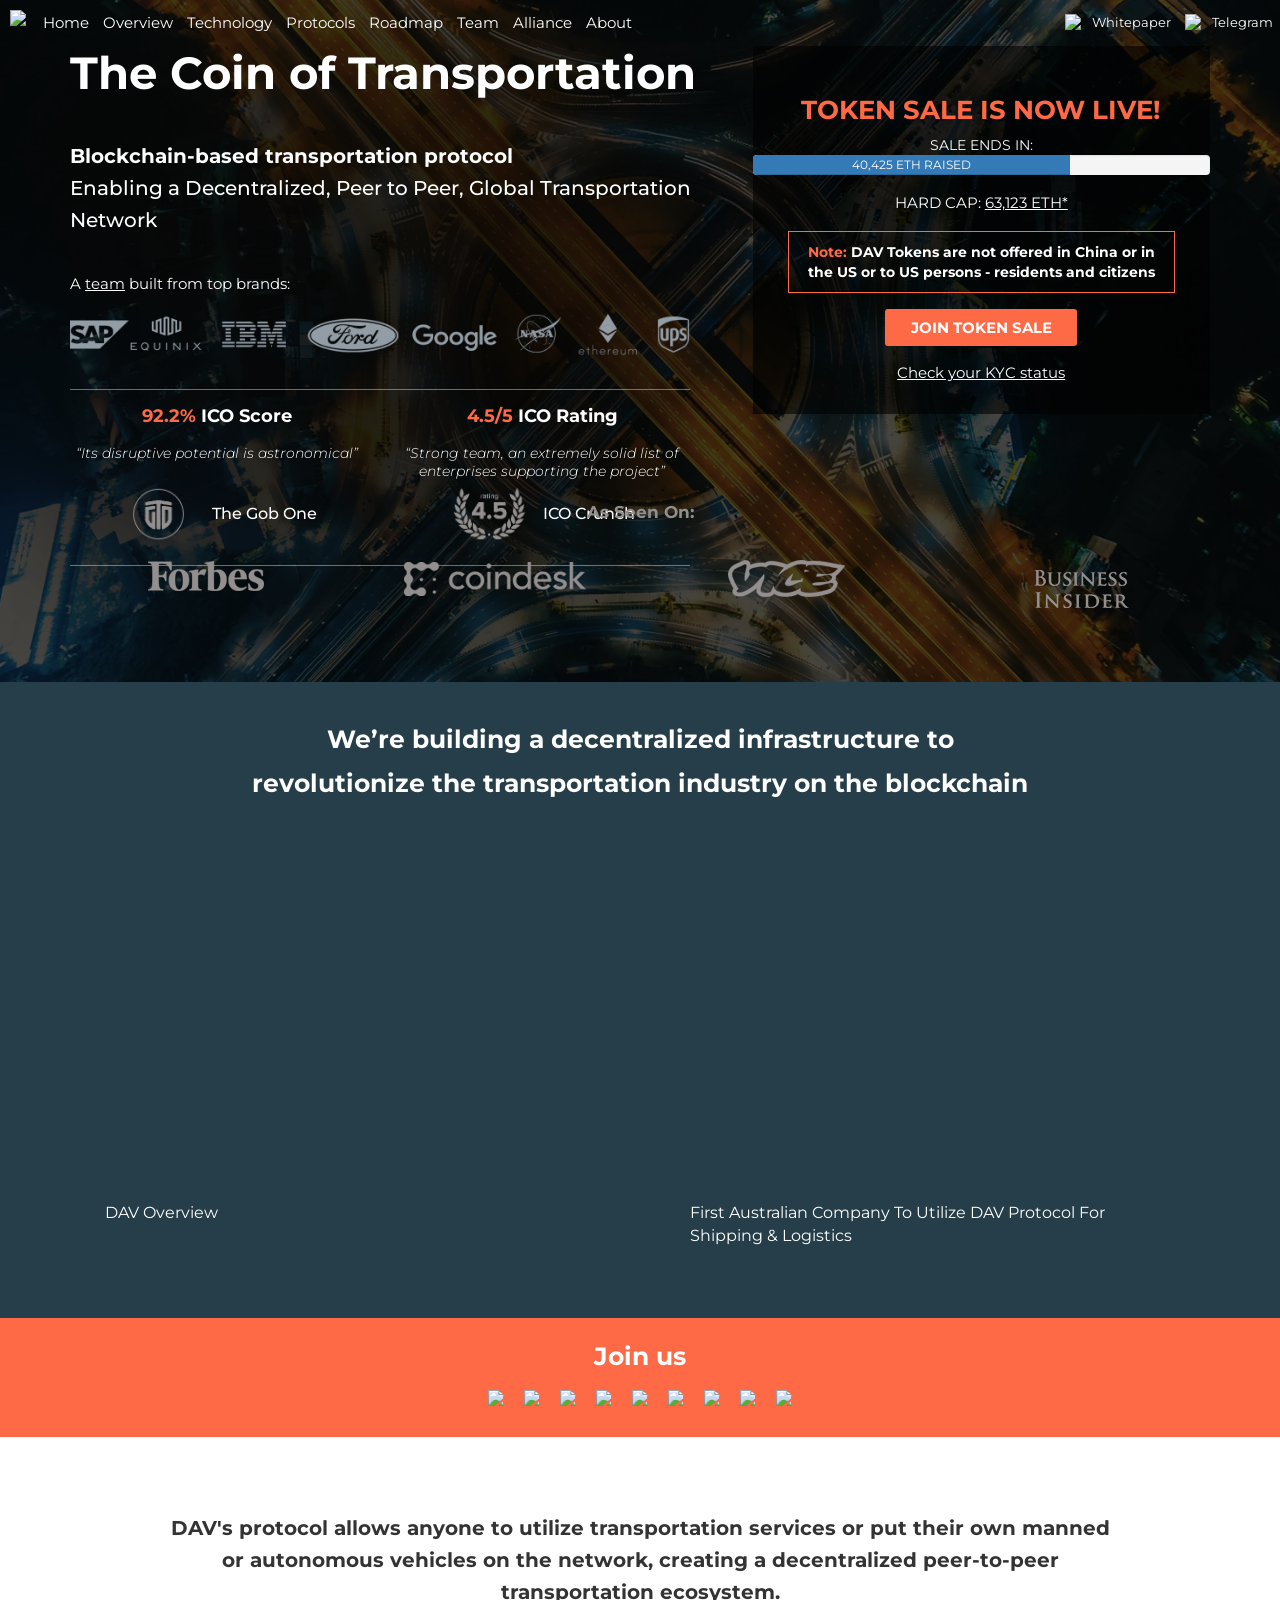
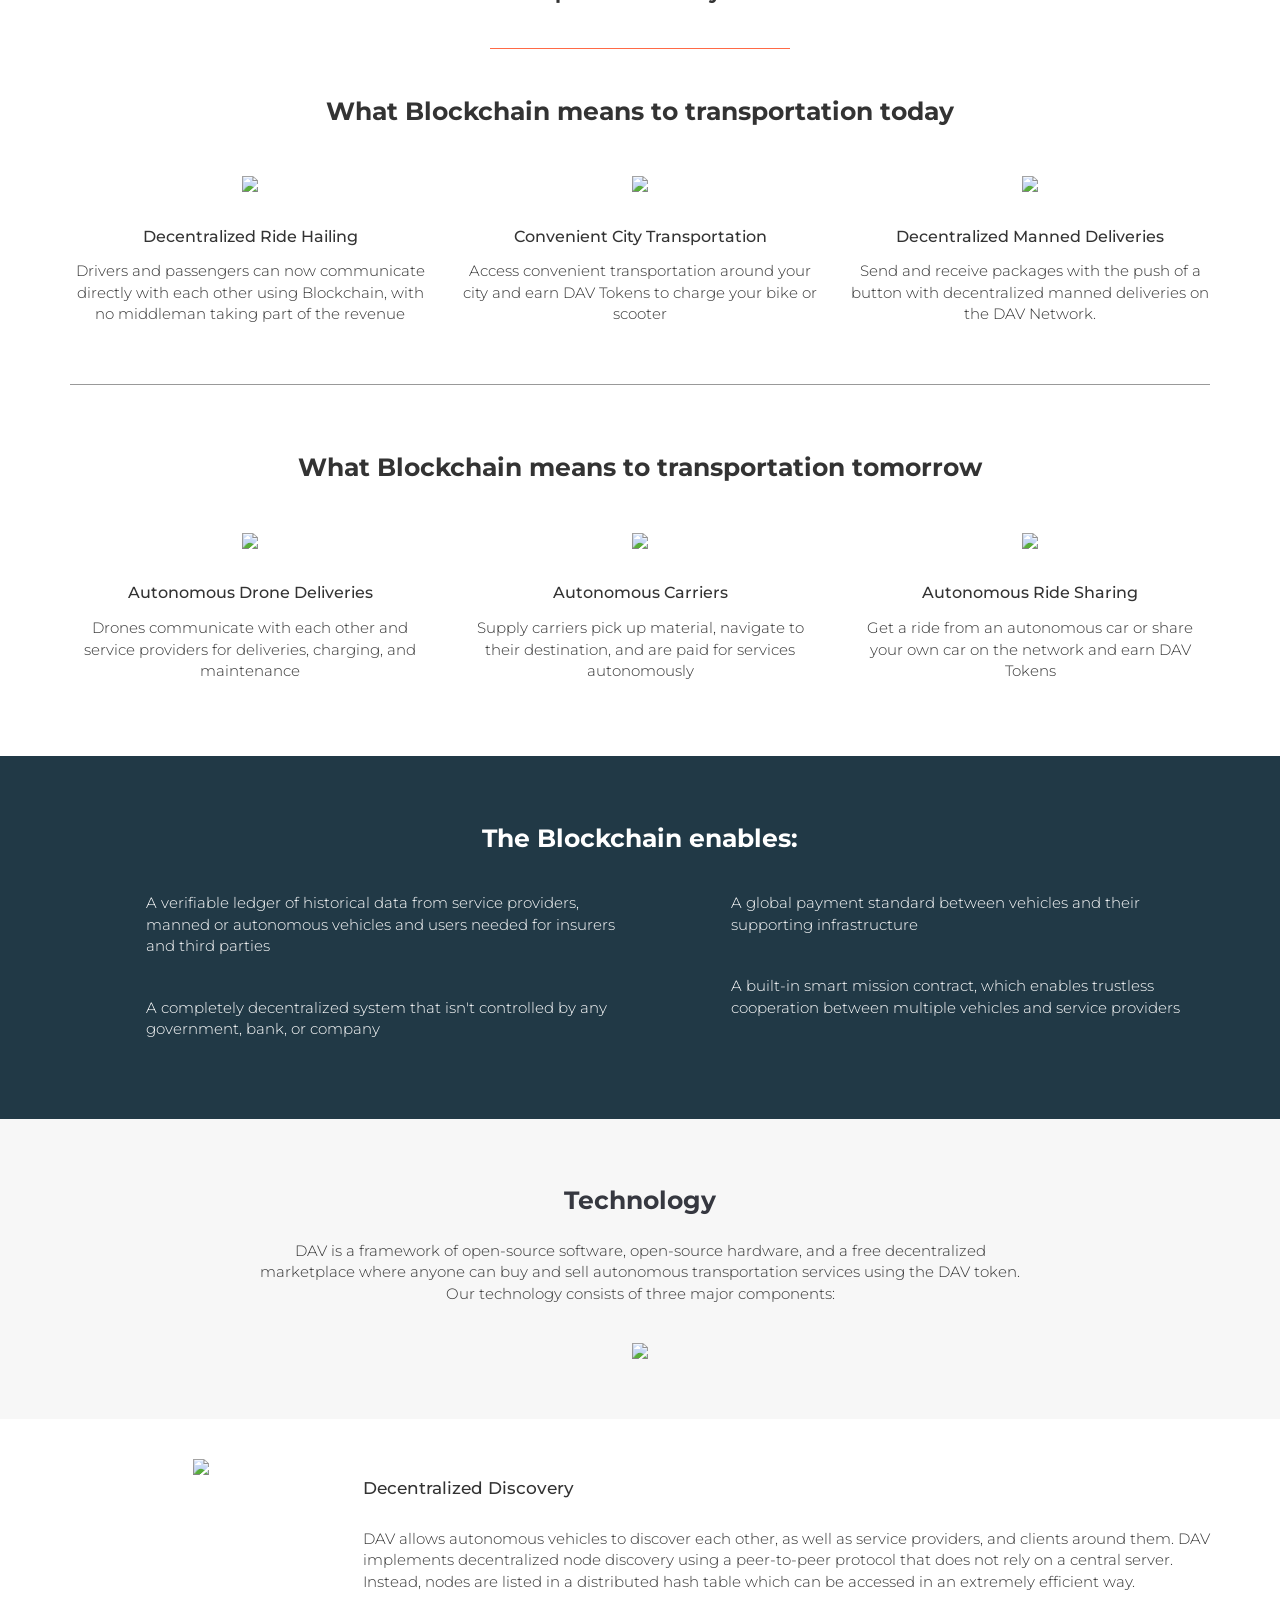
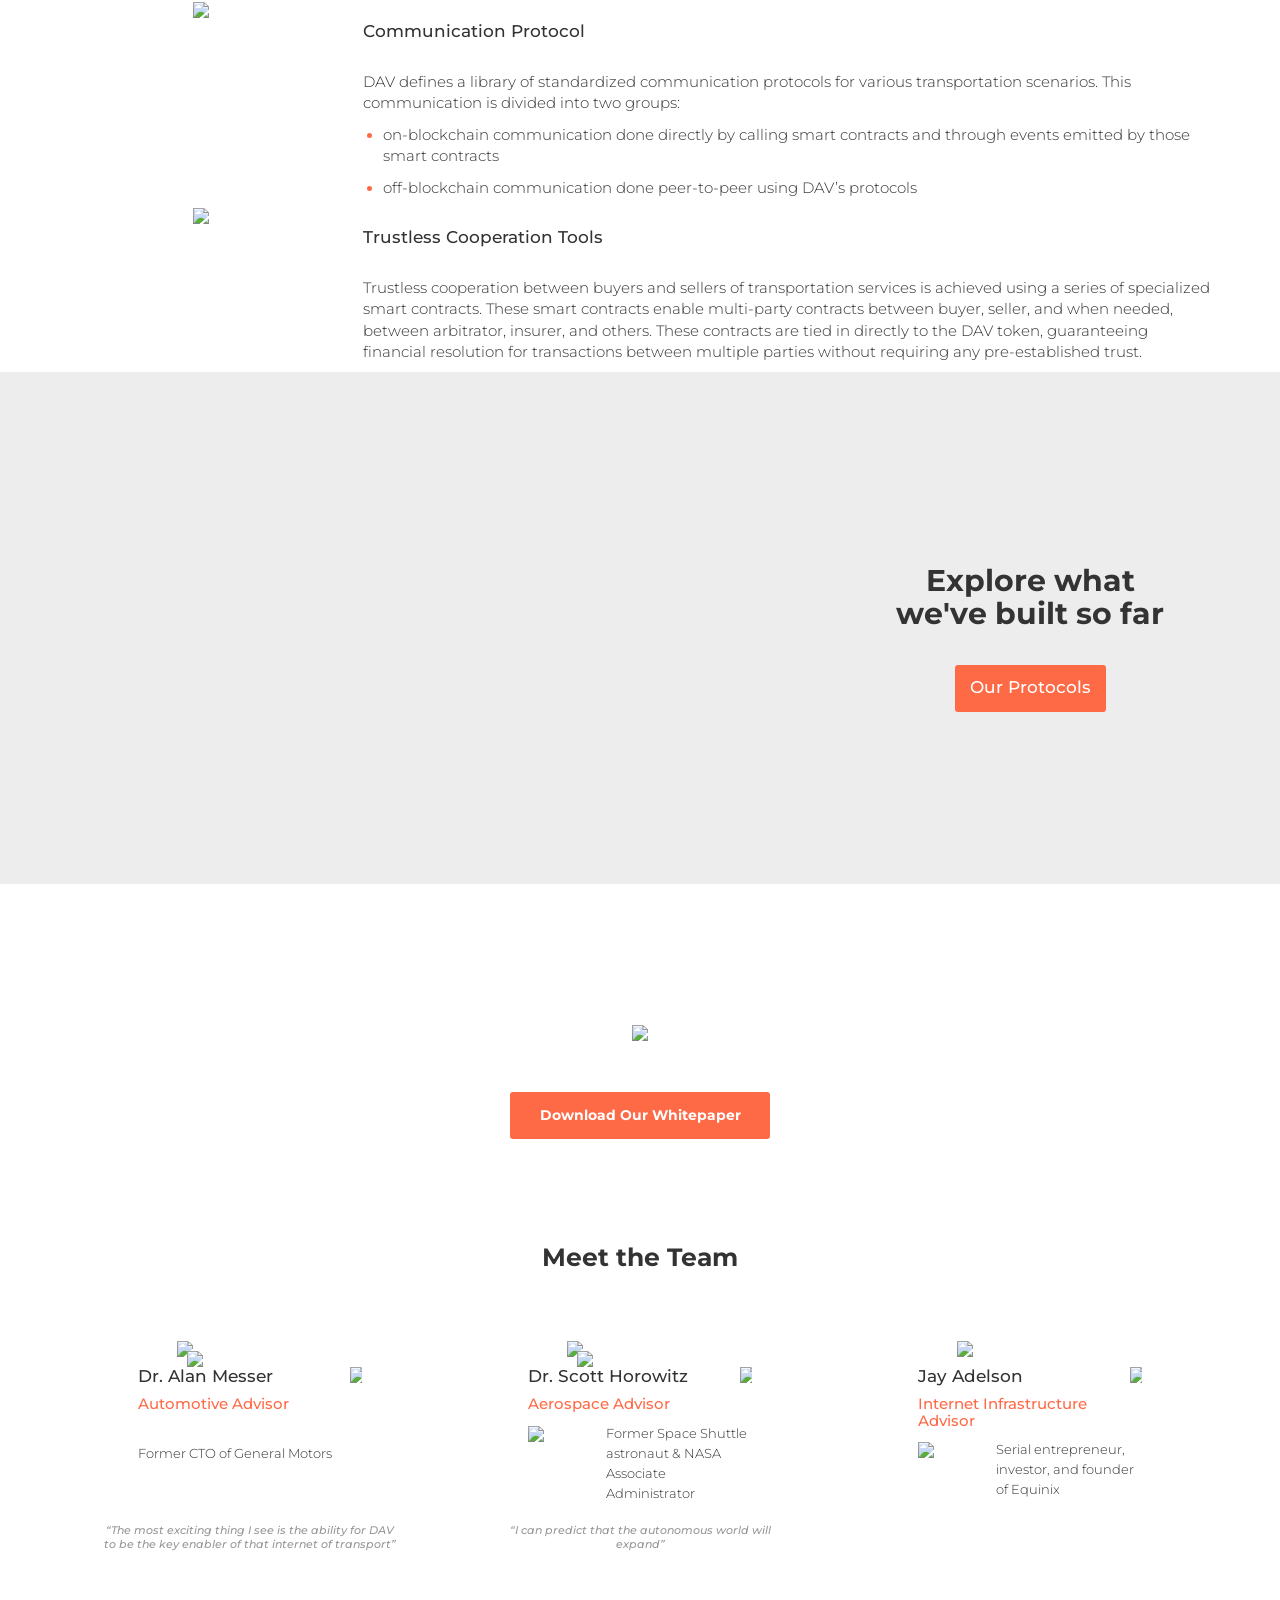
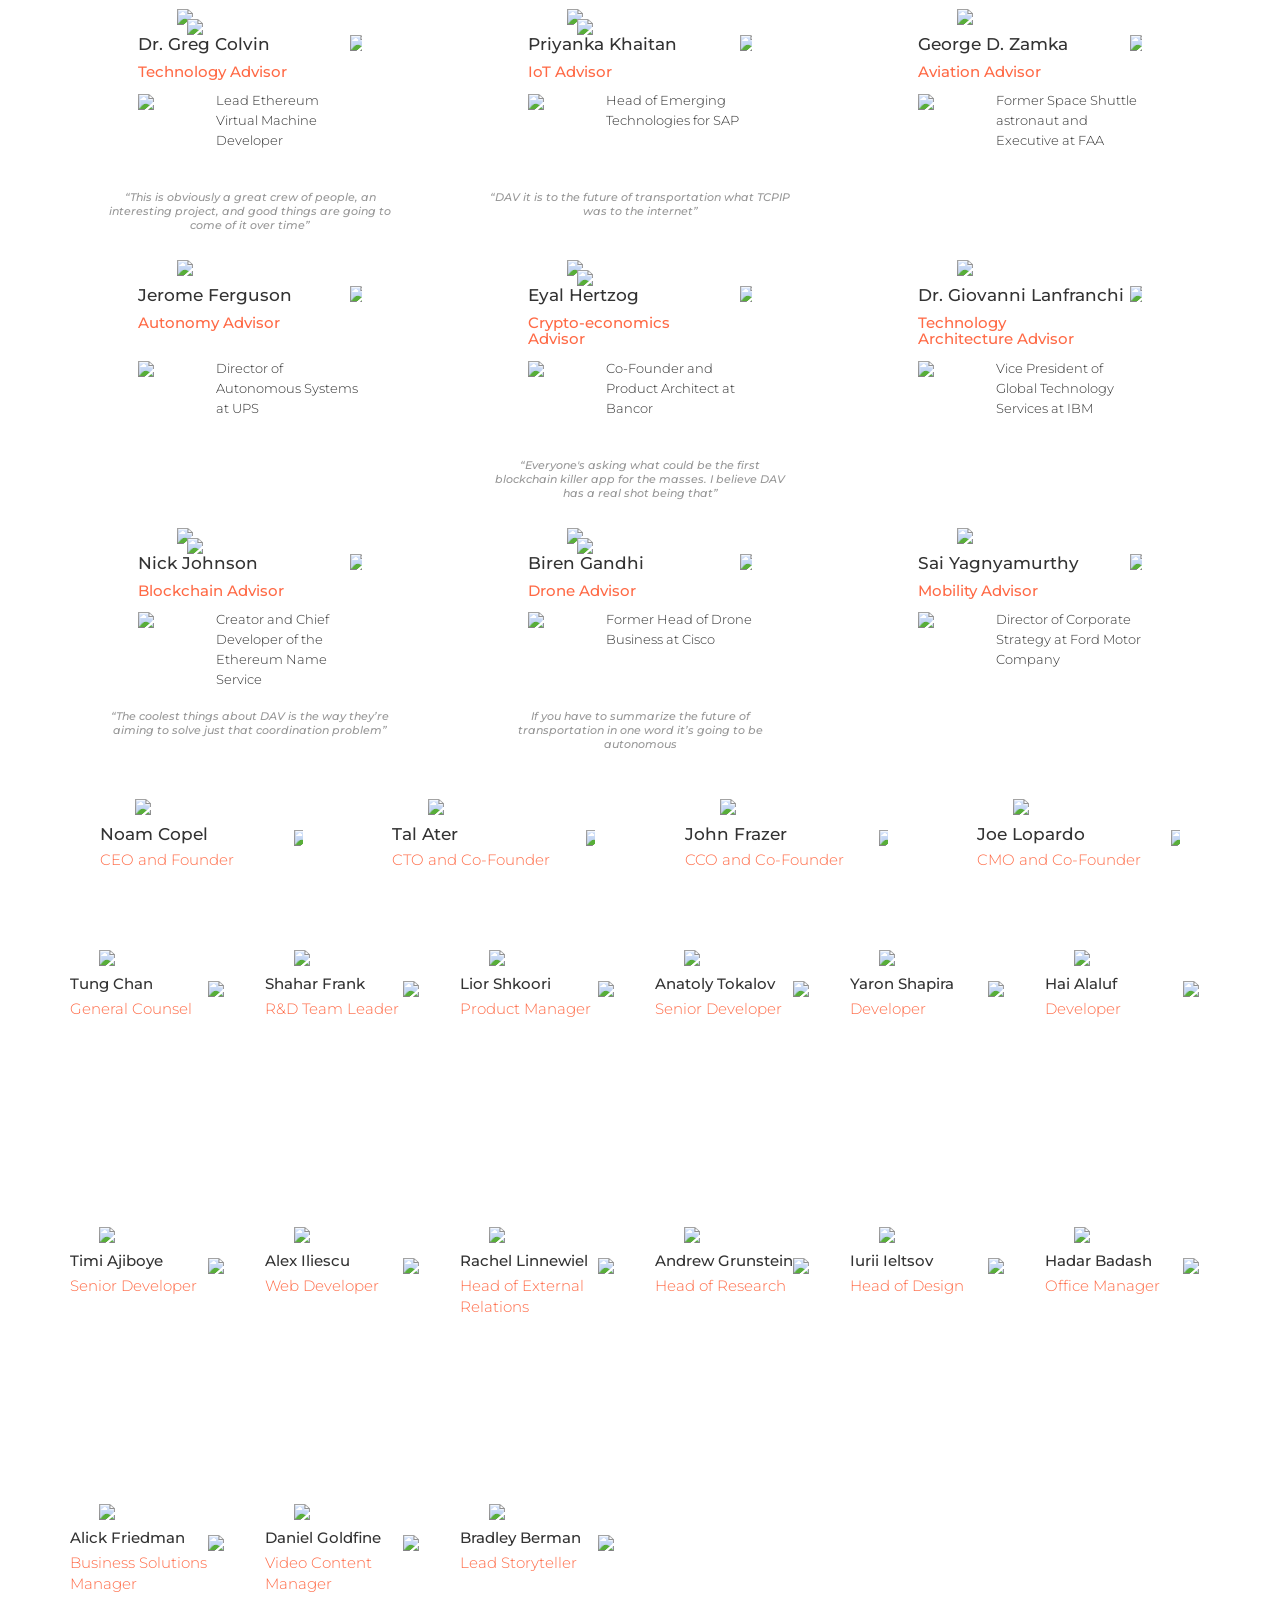
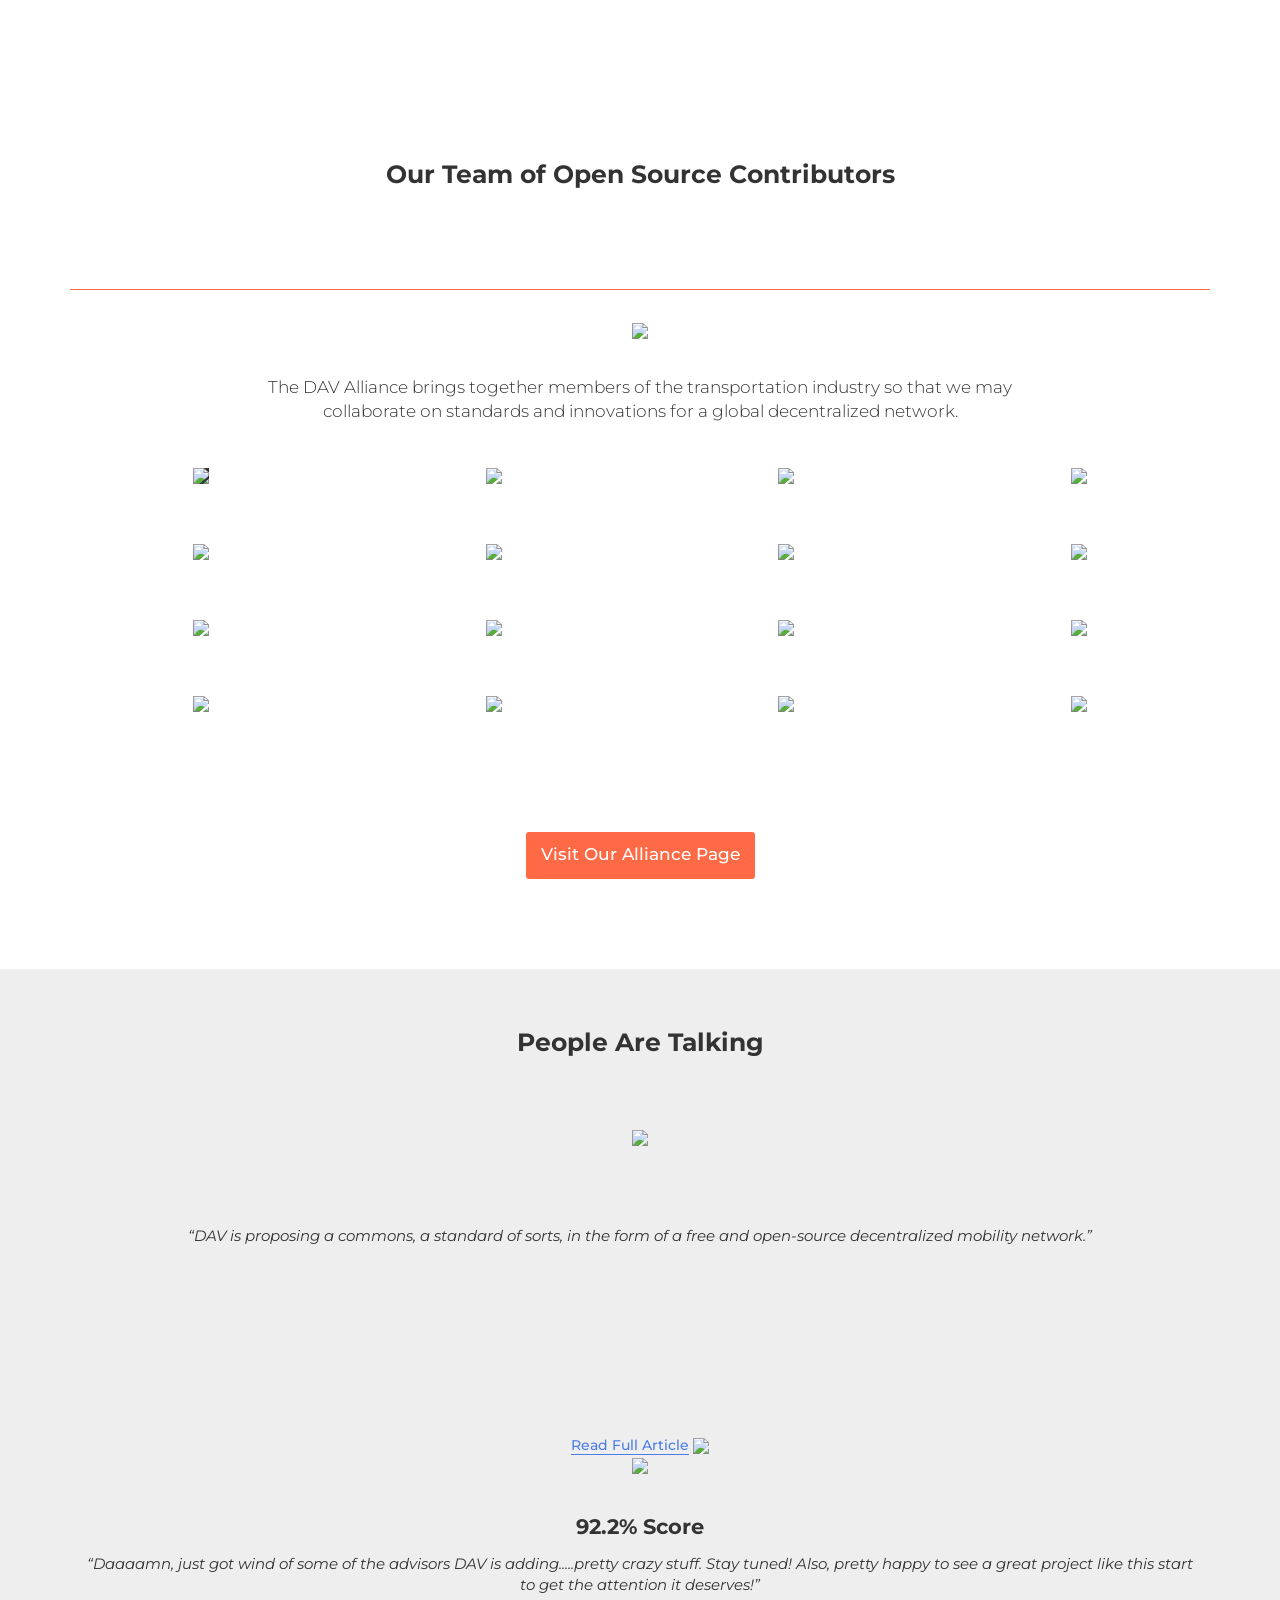
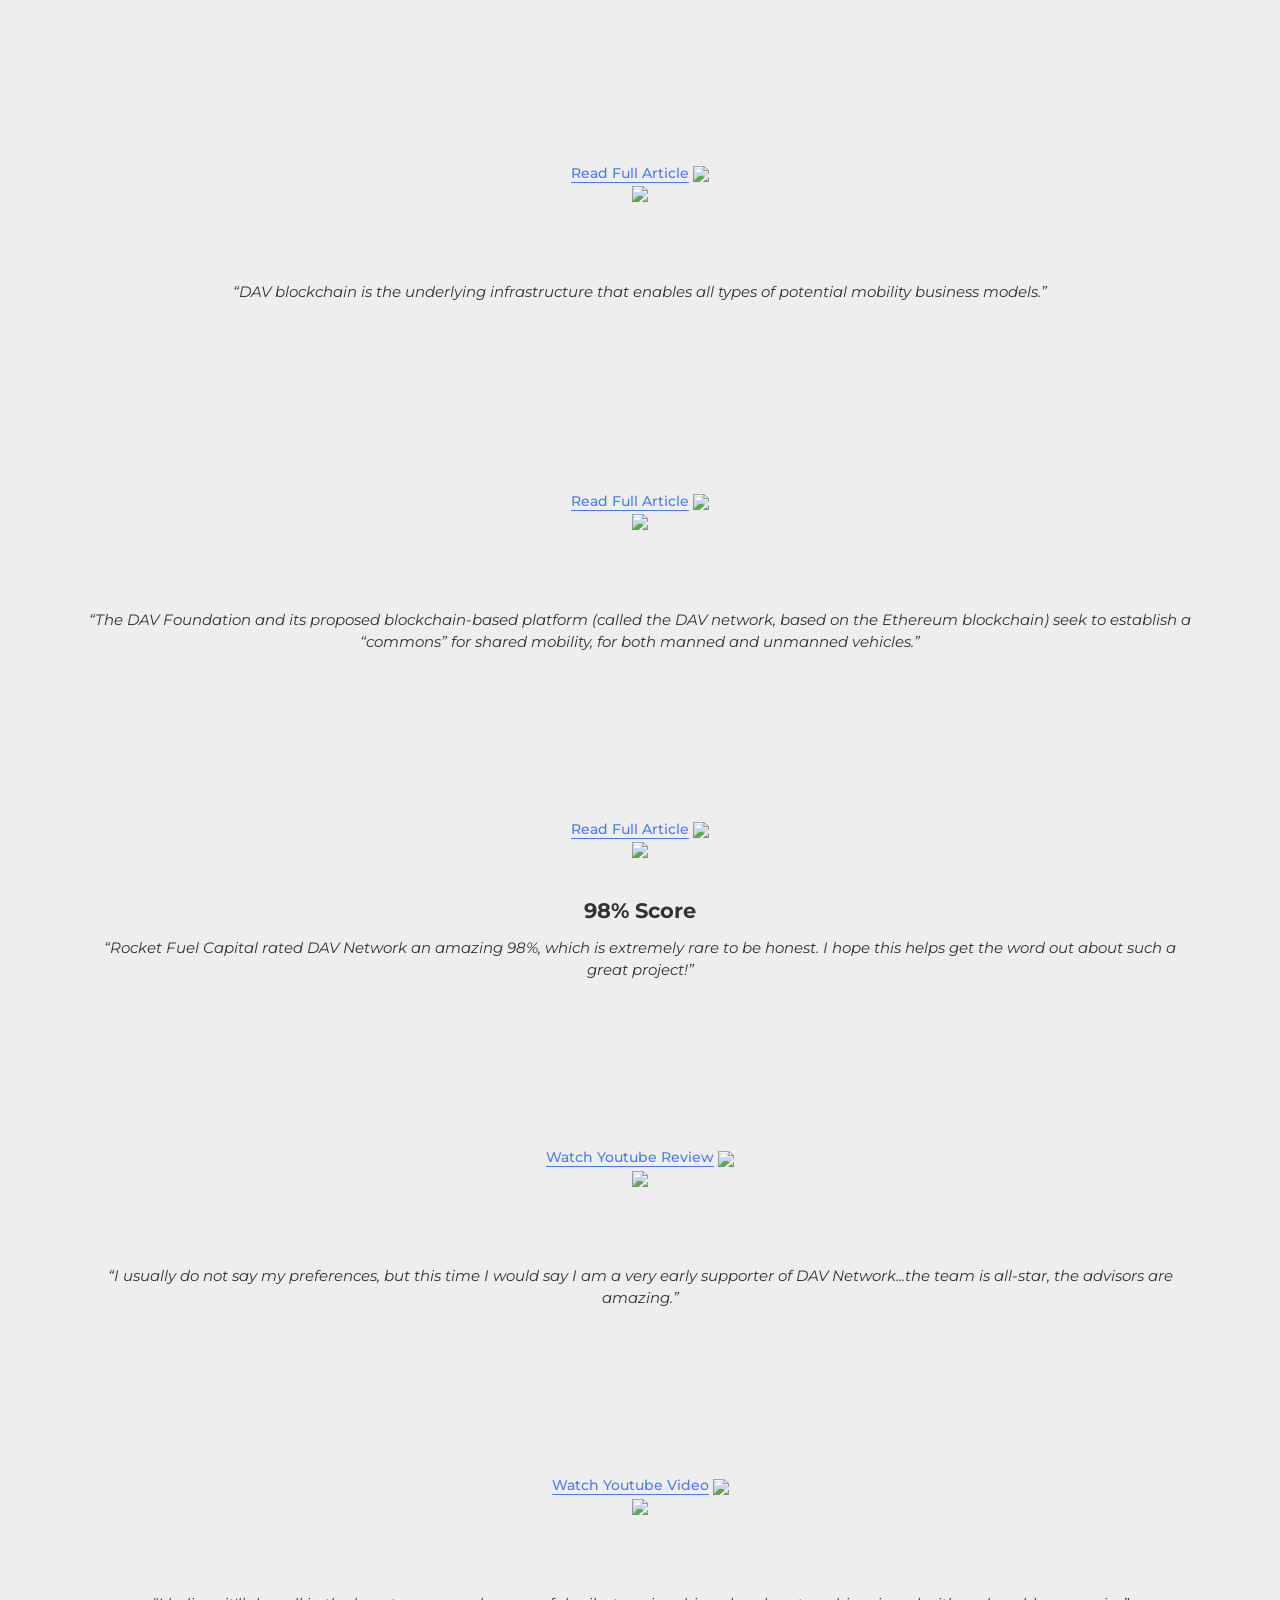
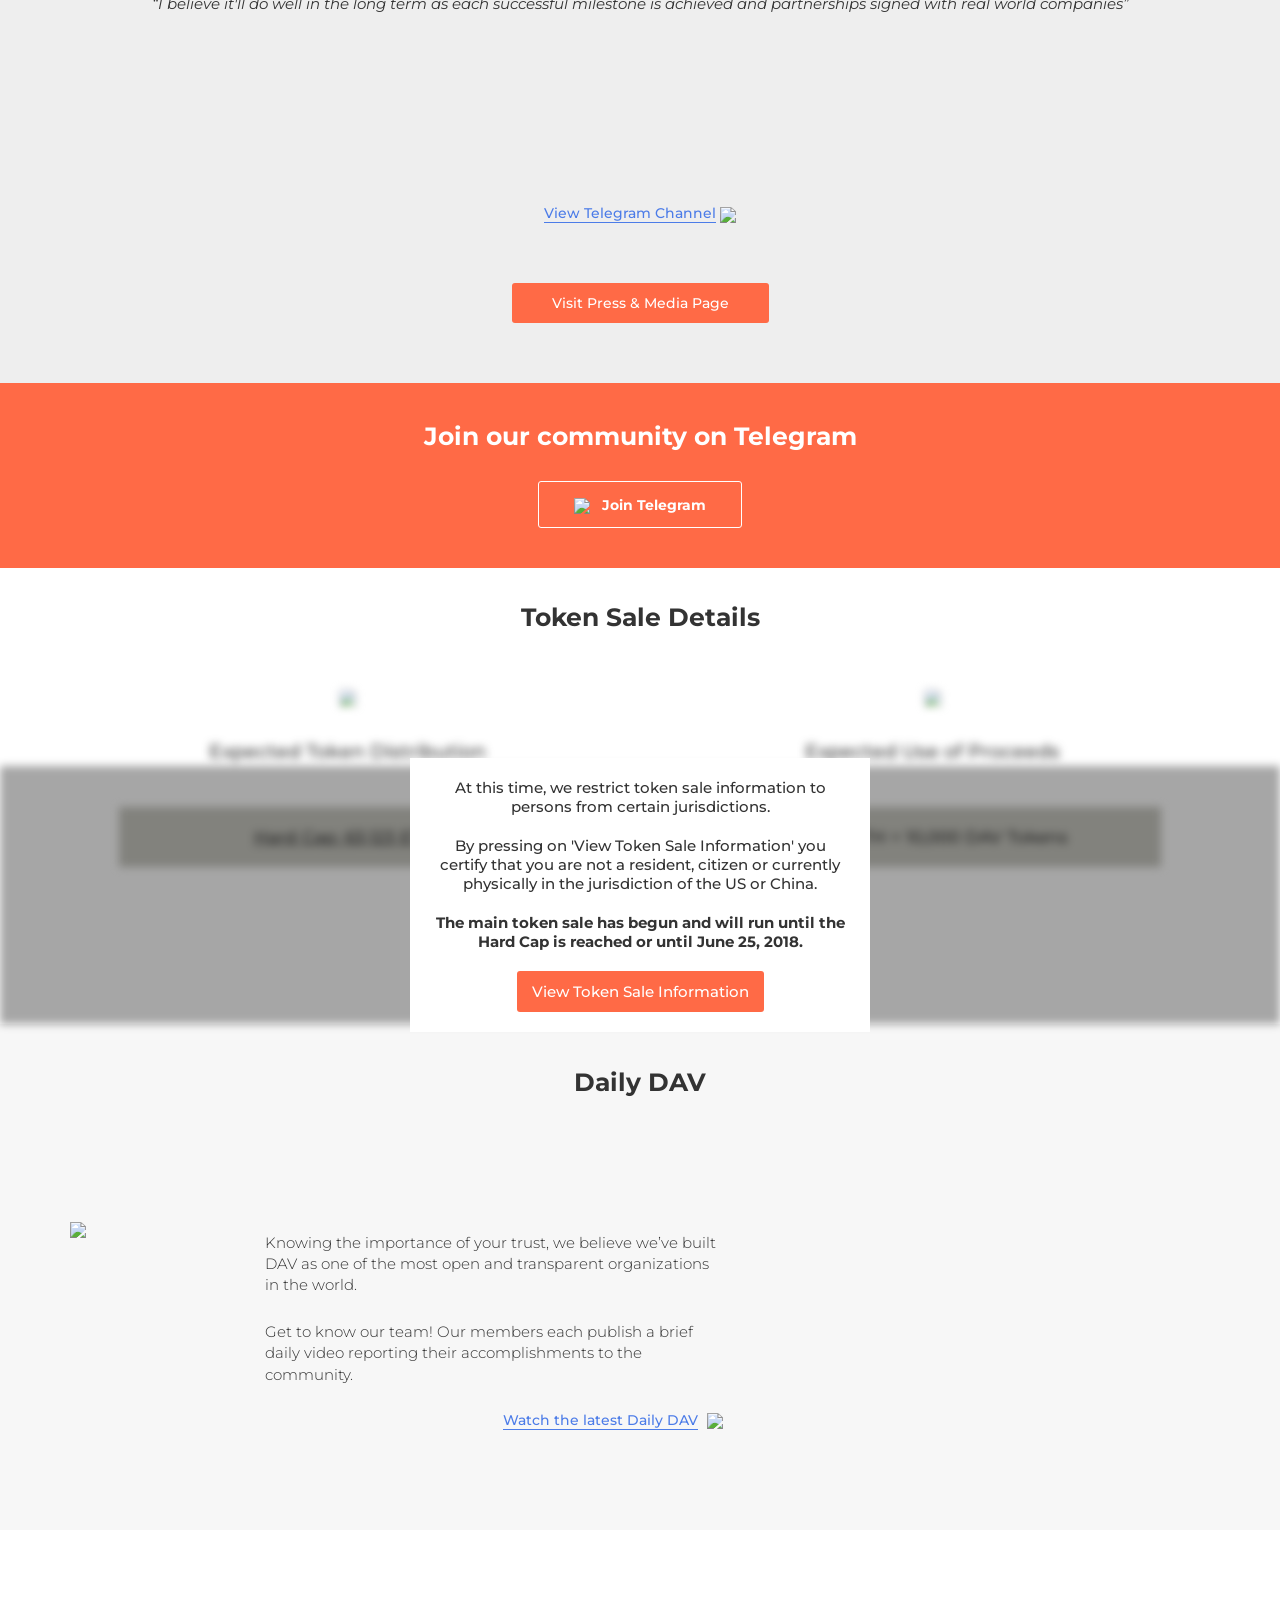
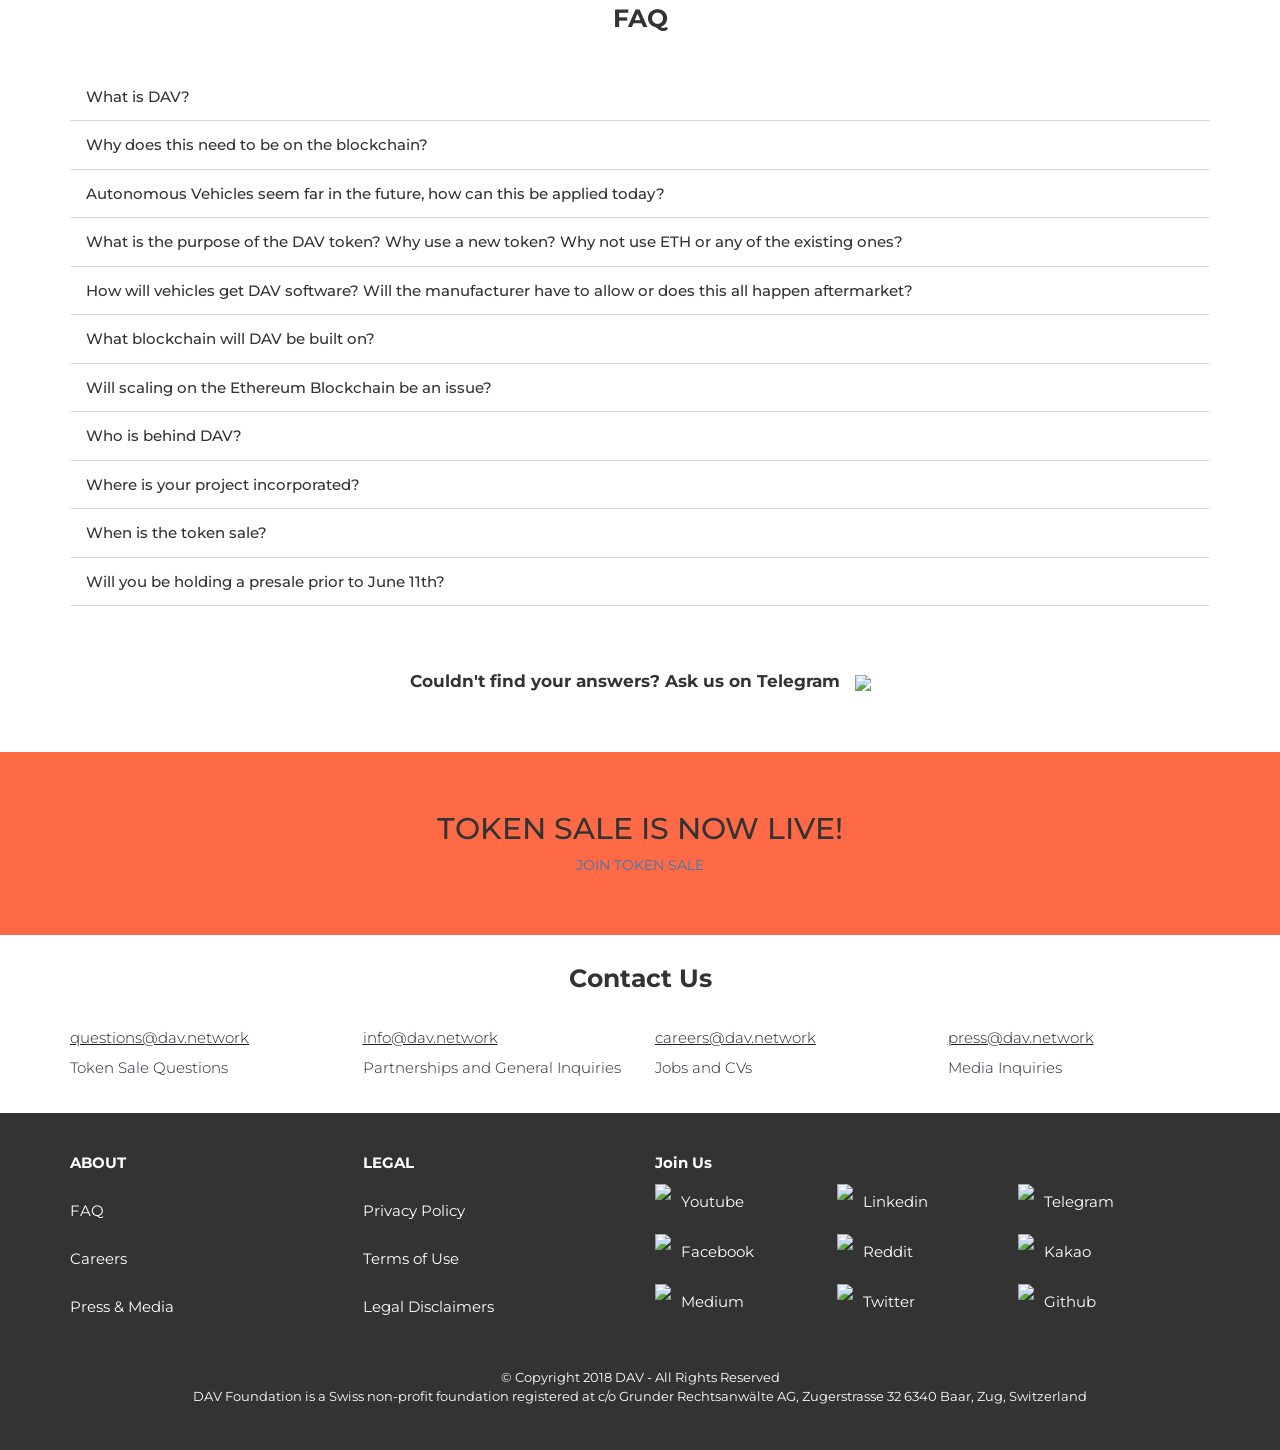
==== commit e2d27ece: "Removed GM logo DD-147" ====
--- a/index.html
+++ b/index.html
@@ -14,24 +14,29 @@
     <meta property="og:url" content="https://dav.network" />
     <meta property="og:description" content="DAV is a blockchain-based transportation platform." />
 
-    <link rel="apple-touch-icon" sizes="57x57" href="img/fav/favicon.png?v=2">
-    <link rel="apple-touch-icon" sizes="60x60" href="img/fav/favicon.png?v=2">
-    <link rel="apple-touch-icon" sizes="72x72" href="img/fav/favicon.png?v=2">
-    <link rel="apple-touch-icon" sizes="76x76" href="img/fav/favicon.png?v=2">
-    <link rel="apple-touch-icon" sizes="114x114" href="img/fav/apple-icon-114x114.png?v=2">
-    <link rel="apple-touch-icon" sizes="120x120" href="img/fav/apple-icon-120x120.png?v=2">
-    <link rel="apple-touch-icon" sizes="144x144" href="img/fav/apple-icon-144x144.png?v=2">
-    <link rel="apple-touch-icon" sizes="152x152" href="img/fav/apple-icon-152x152.png?v=2">
-    <link rel="apple-touch-icon" sizes="180x180" href="img/fav/apple-icon-180x180.png?v=2">
-    <link rel="icon" type="image/png" sizes="192x192"  href="img/fav/android-icon-192x192.png?v=2">
-    <link rel="icon" type="image/png" sizes="32x32" href="img/fav/favicon.png?v=2">
-    <link rel="icon" type="image/png" sizes="96x96" href="img/fav/favicon.png?v=2">
-    <link rel="icon" type="image/png" sizes="16x16" href="img/fav/favicon.png?v=2">
+    <link rel="apple-touch-icon" sizes="57x57" href="img/fav/favicon.png?v=2.1">
+    <link rel="apple-touch-icon" sizes="60x60" href="img/fav/favicon.png?v=2.1">
+    <link rel="apple-touch-icon" sizes="72x72" href="img/fav/favicon.png?v=2.1">
+    <link rel="apple-touch-icon" sizes="76x76" href="img/fav/favicon.png?v=2.1">
+    <link rel="apple-touch-icon" sizes="114x114" href="img/fav/apple-icon-114x114.png?v=2.1">
+    <link rel="apple-touch-icon" sizes="120x120" href="img/fav/apple-icon-120x120.png?v=2.1">
+    <link rel="apple-touch-icon" sizes="144x144" href="img/fav/apple-icon-144x144.png?v=2.1">
+    <link rel="apple-touch-icon" sizes="152x152" href="img/fav/apple-icon-152x152.png?v=2.1">
+    <link rel="apple-touch-icon" sizes="180x180" href="img/fav/apple-icon-180x180.png?v=2.1">
+    <link rel="icon" type="image/png" sizes="192x192"  href="img/fav/android-icon-192x192.png?v=2.1">
+    <link rel="icon" type="image/png" sizes="32x32" href="img/fav/favicon.png?v=2.1">
+    <link rel="icon" type="image/png" sizes="96x96" href="img/fav/favicon.png?v=2.1">
+    <link rel="icon" type="image/png" sizes="16x16" href="img/fav/favicon.png?v=2.1">
     <link rel="manifest" href="img/fav/manifest.json">
     <meta name="msapplication-TileColor" content="#ffffff">
-    <meta name="msapplication-TileImage" content="img/fav/ms-icon-144x144.png?v=2">
+    <meta name="msapplication-TileImage" content="img/fav/ms-icon-144x144.png?v=2.1">
     <meta name="theme-color" content="#ffffff">
-
+    <script type="text/javascript">
+      if(!window.localStorage.getItem('dav-referrer'))
+      {
+        window.localStorage.setItem('dav-referrer', document.referrer===""?document.URL:document.referrer);
+      }
+    </script>
     <!-- Google Tag Manager -->
     <!-- <script type="text/javascript" data-cfasync="false">(function(w,d,s,l,i){w[l]=w[l]||[];w[l].push(
     {'gtm.start': new Date().getTime(),event:'gtm.js'}
@@ -51,10 +56,12 @@
 
     <link href="https://fonts.googleapis.com/css?family=Montserrat:300,400,500,700" rel="stylesheet">
     <link rel="stylesheet" href="https://cdnjs.cloudflare.com/ajax/libs/animate.css/3.5.2/animate.min.css">
+
     <link href="https://maxcdn.bootstrapcdn.com/font-awesome/4.7.0/css/font-awesome.min.css" rel="stylesheet">
     <link href="https://maxcdn.bootstrapcdn.com/bootstrap/3.3.6/css/bootstrap.min.css" rel="stylesheet">
+
     <link rel="stylesheet" href="https://cdnjs.cloudflare.com/ajax/libs/slick-carousel/1.8.1/slick.min.css" />
-    <link rel="stylesheet" type="text/css" href="css/style.css?v=3.4.8"/>
+    <link rel="stylesheet" type="text/css" href="css/style.css?v=3.5.7"/>
 
     <!-- Bootstrap -->
     <!-- <link href="https://maxcdn.bootstrapcdn.com/bootstrap/3.3.6/css/bootstrap.min.css" rel="stylesheet"> -->
@@ -165,6 +172,7 @@
               <div class="mc-field-group">
                 <!-- <label for="mce-EMAIL">Email Address </label> -->
                 <input type="hidden" id="transaction_id" name="transaction_id">
+                <input type="hidden" id="referrer" name="referrer">
                 <input type="email" value="" name="EMAIL" class="required email" id="mce-EMAIL" placeholder="Email address" style="width: 66%;display:none;">
               </div>
                 <div id="mce-responses" class="clear">
@@ -187,6 +195,7 @@
               <div class="mc-field-group">
                 <!-- <label for="mce-EMAIL">Email Address </label> -->
                 <input type="hidden" id="transaction_id" name="transaction_id">
+                <input type="hidden" id="referrer" name="referrer">
                 <input type="email" value="" name="EMAIL" class="required email" id="mce-EMAIL" placeholder="Email address" style="width: 66%;display:none;">
               </div>
                 <div id="mce-responses" class="clear">
@@ -219,8 +228,8 @@
                 <h5 class="visible-xs"><span>Blockchain-based transportation protocol</span></h5>
                 <h5 class="hidden-xs"><span>Blockchain-based transportation protocol</span> Enabling a Decentralized, Peer to Peer, Global Transportation Network</h5>
                 <h6>A <a href="#team">team</a> built from top brands:</h6>
-                <img src="img/brands/brands-lg.png?v=3" width="95%" class="hidden-xs">
-                <img src="img/brands/brands-xs.png?v=3" width="100%" class="visible-xs">
+                <img src="img/brands/brands-lg.png?v=3.2" width="95%" class="hidden-xs">
+                <img src="img/brands/brands-xs.png?v=3.2" width="100%" class="visible-xs">
                 <div class="visible-xs airpad"></div>
                 <div class="visible-xs airpad"></div>
 
@@ -229,12 +238,12 @@
                     <div class="col-xs-6">
                       <h5><span>92.2%</span> ICO Score</h5>
                       <h6>“Its disruptive potential is astronomical”</h6>
-                      <p><img src="img/thegobone.png?v=3"> The Gob One</p>
+                      <p><img src="img/thegobone.png?v=3.1"> The Gob One</p>
                     </div>
                     <div class="col-xs-6">
                       <h5><span>4.5/5</span> ICO Rating</h5>
-                      <h6>“Strong team, an extremely solid list  of enterprises supporting the project”</h6>                
-                      <p><img src="img/ico-crunch.png?v=3"> ICO Crunch</p>
+                      <h6>“Strong team, an extremely solid list  of enterprises supporting the project”</h6>
+                      <p><img src="img/ico-crunch.png?v=3.1"> ICO Crunch</p>
                     </div>
                   </div>
                 </div>
@@ -251,23 +260,32 @@
                 <div class="countdown">
                   <div id="countdown"></div>
                 </div>
+
+                <div class="raised-progressbar">
+                  <div class="progress">
+                    <div class="progress-bar" role="progressbar" aria-valuenow="64" aria-valuemin="0" aria-valuemax="100" style="width: calc(64% + 25px);">
+                      <span><span id="eth-raised">40,425</span> ETH RAISED</span>
+                    </div>
+                  </div>
+                  <h6>HARD CAP: <a href="token-sale-details.html#hard-cap">63,123 ETH*</a></h6>
+                </div>
                 <p class="restriction"><span>Note:</span> DAV Tokens are not offered in China or in the US or to US persons - residents and citizens</p>
                 <div class="hero-join">
 
-                <a class="clear" id="hero-register-button" href="token-sale"><input type="submit" value="JOIN TOKEN SALE" name="subscribe" id="join-token-sale-button" class="button"></a>
+                <a class="clear" id="hero-register-button" onclick="ga('send', 'event', 'TOKEN_SALE-Main-Click', 'click', 'main_TOKEN-SALE_click');" href="token-sale"><input type="submit" value="JOIN TOKEN SALE" name="subscribe" id="join-token-sale-button" class="button"></a>
                 </div>
             <!--Button go here-->
 
-                <div class="container-transparent right">
+                <div class="container-transparent right hide">
                   <div class="row">
                     <div class="col-xs-6 text-left">
                       <h4>RAISED</h4>
-                      <h4>WHITELISTED</h4>
+                      <!--h4>WHITELISTED</h4-->
                       <h4>HARD CAP</h4>
                     </div>
                     <div class="col-xs-6 text-right">
-                      <h4><span>36,213 ETH&nbsp;&nbsp;</span></h4>
-                      <h4><a href="token-sale-details.html#whitelist-amount" style="text-decoration:underline;"><span id="eth-whitelisted">82,810</span><span> ETH*</span></a></h4>
+                      <h4><span><span id="eth-raised">40,206</span> ETH&nbsp;&nbsp;</span></h4>
+                      <!--h4><a href="token-sale-details.html#whitelist-amount" style="text-decoration:underline;"><span id="eth-whitelisted">99,195</span><span> ETH*</span></a></h4-->
                       <h4><span><a href="token-sale-details.html#hard-cap" style="text-decoration:underline;">63,123 ETH*</a></span></h4>
                     </div>
                   </div>
@@ -285,7 +303,7 @@
               </div>
             </div>
           </div>
-          
+
 
         </div>
       </div>
@@ -384,7 +402,7 @@
             <h3>DAV's protocol allows anyone to utilize transportation services or put their own manned or autonomous vehicles on the network, creating a decentralized peer-to-peer transportation ecosystem.</h3>
           </div>
       </div>
-      
+
       <h2>What Blockchain means to transportation today</h2>
       <div class="row text-center">
           <div class="col-sm-4">
@@ -400,7 +418,7 @@
           <div class="col-sm-4">
             <img src="img/manned-deliveries.png">
             <h4>Decentralized Manned Deliveries</h4>
-            <p>Send and receive packages with the push of a button with decentralized manned deliveries on the 
+            <p>Send and receive packages with the push of a button with decentralized manned deliveries on the
 DAV Network.</p>
           </div>
       </div>
@@ -557,7 +575,7 @@
 
     <div class="roadmap" id="roadmap">
       <h2>Roadmap Plan</h2>
-      <img src="img/roadmap.png?v=20180425">
+      <img src="img/roadmap.png?v=20180425.1">
       <a href="whitepaper.pdf" target="_blank">Download Our Whitepaper</a>
     </div>
 
@@ -580,15 +598,18 @@
           </a>
           <div class="advisor-logo">
             <div class="row">
-                <div class="col-xs-3 col-sm-4">
+                <div class="col-xs-3 col-sm-4 hide">
                   <img src="img/team/gm.jpg" class="logo-up">
                 </div>
-                <div class="col-xs-9 col-sm-8">
+                <!-- <div class="col-xs-9 col-sm-8"> -->
+                <div class="col-xs-12">
                   <h3><br class="hidden-xs">Former CTO of General Motors</h3>
                 </div>
             </div>
           </div>
-          <h6>&ldquo;The most exciting thing I see is the ability for DAV to be the key enabler of that internet of transport&rdquo;</h6>
+          <div class="advisor-quote">
+              <h6>&ldquo;The most exciting thing I see is the ability for DAV to be the key enabler of that internet of transport&rdquo;</h6>
+          </div>
         </div>
 
         <div class="col-xs-6 col-sm-4 hasVideo">
@@ -615,7 +636,9 @@
                 </div>
             </div>
           </div>
-          <h6>&ldquo;I can predict that the autonomous world will expand&rdquo;</h6>
+          <div class="advisor-quote">
+              <h6>&ldquo;I can predict that the autonomous world will expand&rdquo;</h6>
+          </div>
         </div>
 
         <div class="col-xs-6 col-sm-4">
@@ -672,7 +695,9 @@
                 </div>
             </div>
           </div>
-          <h6>&ldquo;This is obviously a great crew of people, an interesting project, and good things are going to come of it over time&rdquo;</h6>
+          <div class="advisor-quote">
+              <h6>&ldquo;This is obviously a great crew of people, an interesting project, and good things are going to come of it over time&rdquo;</h6>
+          </div>
         </div>
 
         <div class="col-xs-6 col-sm-4 hasVideo">
@@ -698,8 +723,11 @@
                   <h3>Head of Emerging Technologies for SAP</h3>
                 </div>
             </div>
-          </div>
-          <h6>&ldquo;DAV it is to the future of transportation what TCPIP was to the internet&rdquo;</h6>
+          </div> 
+          <div class="advisor-quote">
+              <h6>&ldquo;DAV it is to the future of transportation what TCPIP was to the internet&rdquo;</h6>
+          </div>
+          
         </div>
 
         <div class="col-xs-6 col-sm-4">
@@ -783,7 +811,9 @@
                 </div>
             </div>
           </div>
-          <h6>&ldquo;Everyone's asking what could be the first blockchain killer app for the masses. I believe DAV has a real shot being that&rdquo;</h6>
+          <div class="advisor-quote">
+              <h6>&ldquo;Everyone's asking what could be the first blockchain killer app for the masses. I believe DAV has a real shot being that&rdquo;</h6>
+          </div>
         </div>
 
         <div class="col-xs-6 col-sm-4">
@@ -836,7 +866,9 @@
                 </div>
             </div>
           </div>
-          <h6>&ldquo;The coolest things about DAV is the way they’re aiming to solve just that coordination problem&rdquo;</h6>
+          <div class="advisor-quote">
+              <h6>&ldquo;The coolest things about DAV is the way they’re aiming to solve just that coordination problem&rdquo;</h6>
+          </div>
         </div>
 
         <div class="col-xs-6 col-sm-4 hasVideo">
@@ -863,7 +895,9 @@
                 </div>
             </div>
           </div>
-          <h6>If you have to summarize the future of transportation in one word it’s going to be autonomous</h6>
+          <div class="advisor-quote">
+              <h6>If you have to summarize the future of transportation in one word it’s going to be autonomous</h6>
+          </div>
         </div>
 
         <div class="col-xs-6 col-sm-4">
@@ -1420,7 +1454,7 @@
                 </div>
               </a>
             </div>
-            
+
           </div>
       <div class="row hidden-lg text-center">
             <div class="col-lg-3 col-sm-4 col-xs-6">
@@ -1560,7 +1594,7 @@
     <div class="people-are-talking">
       <div class="container">
         <h2>People Are Talking</h2>
-        <div class="row1 slick-gallery">        
+        <div class="row1 slick-gallery">
           <div>
             <img src="img/coindesk.png">
             <h3>&nbsp;</h3>
@@ -1621,7 +1655,7 @@
       <div class="text-center not-from-us">
         <p>At this time, we restrict token sale information to persons from certain jurisdictions.</p>
         <p>By pressing on 'View Token Sale Information' you certify that you are not a resident, citizen or currently physically in the jurisdiction of the US or China.</p>
-        <p><b>Start Time for the main token sale is June 11th 2018.</b></p>
+        <p><b>The main token sale has begun and will run until the Hard Cap is reached or until June 25, 2018.</b></p>
         <a href="#" class="viewTokenInfo">View Token Sale Information</a>
       </div>
       <div class="blur-funds add-blur">
@@ -1911,30 +1945,8 @@
         </div> <!-- end faq -->
 
     <div class="crowd-sale">
-      <h3>Be the first to know about the DAV token and our platform</h3>
-      <div class="join-crowd-sale">
-        <!-- Begin MailChimp Signup Form -->
-              <div id="mc_embed_signup">
-              <form action="https://network.us16.list-manage.com/subscribe/post?u=8cbc69b6acf3e3436662993bd&amp;id=6bd28e738d" method="post" id="mc-embedded-subscribe-form" name="mc-embedded-subscribe-form" class="validate" novalidate>
-                  <div id="mc_embed_signup_scroll">
-
-              <div class="mc-field-group">
-                <!-- <label for="mce-EMAIL">Email Address </label> -->
-                <input type="email" value="" name="EMAIL" class="required email" id="mce-EMAIL" placeholder="Email address" style="width: 66%;">
-              </div>
-                <div id="mce-responses" class="clear">
-                  <div class="response" id="mce-error-response" style="display:none"></div>
-                  <div class="response" id="mce-success-response" style="display:none"></div>
-                </div>    <!-- real people should not fill this in and expect good things - do not remove this or risk form bot signups-->
-                  <div style="position: absolute; left: -5000px;" aria-hidden="true"><input type="text" name="b_8cbc69b6acf3e3436662993bd_6bd28e738d" tabindex="-1" value=""></div>
-                  <div class="clear"><input type="submit" value="Join" name="subscribe" id="mc-embedded-subscribe" class="button" style="width: 30%;float: right;position: relative;top: -37px;"></div>
-                  </div>
-              </form>
-              </div>
-
-              <!--End mc_embed_signup-->
-
-      </div>
+      <h2>TOKEN SALE IS NOW LIVE!</h2>
+      <a href="token-sale" onclick="ga('send', 'event', 'TOKEN_SALE-Buttom-Click', 'click', 'buttom_TOKEN-SALE_click');">JOIN TOKEN SALE</a>
     </div>
 
     <footer id="contact">
@@ -1942,8 +1954,8 @@
         <h3>Contact Us</h3>
         <div class="row links">
           <div class="col-sm-3">
-            <a href="mailto:relations@dav.network">relations@dav.network</a>
-            <p>Join Our Pre-Sale</p>
+            <a href="mailto:questions@dav.network">questions@dav.network</a>
+            <p>Token Sale Questions</p>
           </div>
           <div class="col-sm-3">
             <a href="mailto:info@dav.network">info@dav.network</a>
@@ -2023,7 +2035,7 @@
               <div class="col-sm-8">
                 <h2>Dr. Alan Messer</h2>
                 <h5>Automotive Advisor</h5>
-                <img src="img/team/gm.jpg" height="80">
+                <!-- <img src="img/team/gm.jpg" height="80"> -->
                 <p><span>Dr. Alan Messer has been a worldwide leader in advanced software and intelligent services for connected consumers for 20+ years.</span> Alan is an industry consultant and was formerly Vice President of Software and Innovation and CTO of Global Connected Consumer eXperience at General Motors where he led GM's work on products, platforms and future technologies for the Connected Car and Services. Alan has worked at a variety of consumer electronic companies including Samsung Electronics, HP, and Sony Electronics.</p>
                 <div class="row">
                   <div class="col-sm-10">
@@ -2904,7 +2916,7 @@
               We're excited you're as enthusiastic about DAV as we are! <b>We’ll be sending you an email once your KYC application has been processed with next steps.</b> In the meantime you can check your whitelist status <a href="/?kyc=status">here</a>.
 
               <br><br>
-              Remember to join our <a href="https://t.me/DAVNetwork" target="_blank">Telegram Channel</a> as that will always be the place we first announce exciting news and updates happening at DAV. As our token sale gets closer we'll share specific instructions on how to participate.
+              Remember to join our <a href="https://t.me/DAVNetwork" target="_blank">Telegram Channel</a> as that will always be the place we first announce exciting news and updates happening at DAV. You can watch this <a href="https://www.youtube.com/watch?v=bHzJbl9ygrI&feature=youtu.be">video contribution tutorial</a> to see how to participate in our token sale.
               <br><br>
               We appreciate your support and would like to show our thanks by giving you 3.5% in DAV Tokens of the total contributions for every member you refer. Read our <a href="https://medium.com/davnetwork/dav-has-launched-an-affiliate-program-alongside-their-kyc-b26fdd000b82" target="_blank">step by step</a> article on how to get earning today.
               <br><br>
@@ -2928,7 +2940,7 @@
             <h4 class="kyc-title">Please enter the email you have registered with:</h4>
             <p class="kyc-response"></p>
 
-            <p class="kyc-telegram hide">In the meantime remember to join our <a href="https://t.me/DAVNetwork" target="_blank">Telegram Channel</a>, as that will always be the place we first announce exciting news and updates happening at DAV.</p>
+            <p class="kyc-telegram hide">In the meantime remember to join our <a href="https://t.me/DAVNetwork" target="_blank">Telegram Channel</a>, as that will always be the place we first announce exciting news and updates happening at DAV. You can watch this <a href="https://www.youtube.com/watch?v=bHzJbl9ygrI&feature=youtu.be"></a>video contribution tutorial</a> to see how to participate in our token sale.</p>
 
             <p class="kyc-medium hide">We also suggest you take a look at this <a href="https://medium.com/davnetwork/how-to-complete-your-kyc-registration-for-davs-token-sale-49681f950b98" target="_blank">medium post</a> to get a detailed look at how to go through and get approved by our KYC process.</p>
 
@@ -2936,6 +2948,8 @@
 
             <p class="kyc-telegram3 hide">If you have any additional questions regarding the KYC procedure, please contact us in our <a href="https://t.me/DAVNetwork" target="_blank">Telegram Channel</a>.
             </p>
+
+            <p class="kyc-questions hide">If you have any issues regarding the KYC procedure, please email us at questions@dav.network.</p>
 
 
             <div id="kyc-form">
@@ -2944,8 +2958,10 @@
               <div class="text-center kyc-loader hide"><img src="img/load.gif"><br><br></div>
               <button type="button" id="checkKYC">Check KYC Status</button>
             </div>
-            <a href="#" class="close1 kyc-button hide">Return to KYC process</a>
+            <a href="#" class="close1 kyc-button hide kyc-return">Return to KYC process</a>
+            <a href="token-sale" id="whitelisted-join-token-sale-button" style="margin-right: 0;" class="text-center close1 kyc-button hide">Join Token Sale</a>
             <button type="button" class="close1 kyc-close hide" data-dismiss="modal" aria-label="Close">Close</button>
+            <p class="text-center hide" style="margin-top: 10px;" id="forgot-wallet-address"><a href="#" style="margin-right: 0;" target="_blank">Forgot wallet address?</a></p>
           </div>
 
         </div>
@@ -3045,7 +3061,7 @@
       <div class="modal-dialog modal-sm" role="document">
         <div class="modal-content text-center">
           <button type="button" class="close" data-dismiss="modal" aria-label="Close"><span aria-hidden="true">&times;</span></button>
-          
+
           <a href="https://www.h3dynamics.com/products/drone-box/" target="_blank"><img src="img/alliance/h3d.jpg" height="60"></a>
           <img src="https://www.popsci.com/sites/popsci.com/files/styles/1000_1x_/public/images/2016/02/droneboxstill.jpg" style="width:50%;height:auto;">
           <h5>Provides charging and autonomous drone take-off and landing from a drone hangar for DAV network drones</h5>
@@ -3057,7 +3073,7 @@
       <div class="modal-dialog modal-sm" role="document">
         <div class="modal-content text-center">
           <button type="button" class="close" data-dismiss="modal" aria-label="Close"><span aria-hidden="true">&times;</span></button>
-          
+
           <a href="http://www.advancedaircraftcompany.com/" target="_blank"><img src="img/alliance/aac.png" height="60"></a>
           <img src="img/alliance/products/Hercules4-1024x576.png" style="width:50%;height:auto;">
           <h5>Manufactures long endurance high performance drones</h5>
@@ -3069,7 +3085,7 @@
       <div class="modal-dialog modal-sm" role="document">
         <div class="modal-content text-center">
           <button type="button" class="close" data-dismiss="modal" aria-label="Close"><span aria-hidden="true">&times;</span></button>
-          
+
           <a href="http://www.auvsi.org/" target="_blank"><img src="img/alliance/auvsi.png" height="60"></a>
           <img src="img/alliance/products/auvsi.jpg" style="width:50%;height:auto;">
           <h5>An alliance of innovative companies in the fields of unmanned systems and robotics</h5>
@@ -3081,7 +3097,7 @@
       <div class="modal-dialog modal-sm" role="document">
         <div class="modal-content text-center">
           <button type="button" class="close" data-dismiss="modal" aria-label="Close"><span aria-hidden="true">&times;</span></button>
-          
+
           <a href="https://husarion.com/" target="_blank"><img src="img/alliance/husarion.png" height="60"></a>
           <img src="img/alliance/products/colour_perspective.jpg" style="width:50%;height:auto;">
           <h5>Offers robot development kits for DAV participants who wish to deploy robots/rovers in their business</h5>
@@ -3093,7 +3109,7 @@
       <div class="modal-dialog modal-sm" role="document">
         <div class="modal-content text-center">
           <button type="button" class="close" data-dismiss="modal" aria-label="Close"><span aria-hidden="true">&times;</span></button>
-          
+
           <a href="https://scorpioxtechnologies.com/" target="_blank"><img src="img/alliance/scorpiox.png" height="60"></a>
           <img src="img/alliance/products/Screen+Shot+2017-12-16+at+19.22.05.png" style="width:50%;height:auto;">
           <h5>Provides last minute/last meter logistics for autonomous drones in urban areas</h5>
@@ -3105,7 +3121,7 @@
       <div class="modal-dialog modal-sm" role="document">
         <div class="modal-content text-center">
           <button type="button" class="close" data-dismiss="modal" aria-label="Close"><span aria-hidden="true">&times;</span></button>
-          
+
           <a href="http://copterexpress.com/" target="_blank"><img src="img/alliance/coex.jpg" height="60"></a>
           <img src="img/alliance/products/drone_flying.png" style="width:50%;height:auto;">
           <h5>Offers consumer and commercial grade DAV-ready drones for sale</h5>
@@ -3117,7 +3133,7 @@
       <div class="modal-dialog modal-sm" role="document">
         <div class="modal-content text-center">
           <button type="button" class="close" data-dismiss="modal" aria-label="Close"><span aria-hidden="true">&times;</span></button>
-          
+
           <a href="http://www.skysense.co/" target="_blank"><img src="img/alliance/skysense.png" height="60"></a>
           <img src="img/alliance/products/Charging+Pad+Infrastructure.jpg" style="width:50%;height:auto;">
           <h5>Provides autonomous drone charging stations for use on the DAV network</h5>
@@ -3129,7 +3145,7 @@
       <div class="modal-dialog modal-sm" role="document">
         <div class="modal-content text-center">
           <button type="button" class="close" data-dismiss="modal" aria-label="Close"><span aria-hidden="true">&times;</span></button>
-          
+
           <a href="http://www.droneterminus.com" target="_blank"><img src="img/alliance/drone-terminus.jpg" height="60"></a>
           <img src="img/alliance/products/69553eab-5ecc-4edc-b05f-52222392443d-original.jpeg" style="width:50%;height:auto;">
           <h5>Offers a last mile technology solution for autonomous drones on the DAV network</h5>
@@ -3142,7 +3158,7 @@
         <div class="modal-content text-center">
           <button type="button" class="close" data-dismiss="modal" aria-label="Close"><span aria-hidden="true">&times;</span></button>
           <br>
-          
+
           <a href="https://www.airmediaindustries.com/" target="_blank"><img src="img/alliance/air-media.jpg" height="60"></a>
           <br>
           <h5>Offers piloted high-end drone services (film production, mapping, real estate surveys) for hire on the DAV network</h5>
@@ -3155,7 +3171,7 @@
         <div class="modal-content text-center">
           <button type="button" class="close" data-dismiss="modal" aria-label="Close"><span aria-hidden="true">&times;</span></button>
           <br>
-          
+
           <a href="https://www.mooveeinnovations.com" target="_blank"><img src="img/alliance/moovee.png" height="60"></a>
           <img src="img/alliance/products/movee.jpg" style="width:50%;height:auto;">
           <h5>Offers sensing and AI solutions for autonomous road vehicles</h5>
@@ -3168,7 +3184,7 @@
         <div class="modal-content text-center">
           <button type="button" class="close" data-dismiss="modal" aria-label="Close"><span aria-hidden="true">&times;</span></button>
           <br>
-          
+
           <a href="http://gradd.co/" target="_blank"><img src="img/alliance/gradd.png" height="60"></a>
           <img src="img/alliance/products/gradd.jpg" style="width:50%;height:auto;">
           <h5>Provides route mapping services for DAV network drones and rovers</h5>
@@ -3180,7 +3196,7 @@
       <div class="modal-dialog modal-sm" role="document">
         <div class="modal-content text-center">
           <button type="button" class="close" data-dismiss="modal" aria-label="Close"><span aria-hidden="true">&times;</span></button>
-          
+
           <a href="https://www.airrow.co.uk/" target="_blank"><img src="img/alliance/airrow.png" height="60"></a>
           <img src="img/alliance/products/Dronehub+Render_2_Web+Cover.png" style="width:50%;height:auto;">
           <h5>Manufactures a drone range-extension system that autonomously swaps out power sources and payloads for drones</h5>
@@ -3192,7 +3208,7 @@
       <div class="modal-dialog modal-sm" role="document">
         <div class="modal-content text-center">
           <button type="button" class="close" data-dismiss="modal" aria-label="Close"><span aria-hidden="true">&times;</span></button>
-          
+
           <a href="http://aerodyne.co/" target="_blank"><img src="img/alliance/aerodyne.jpg" height="60"></a>
           <img src="img/alliance/products/aerotheatre-960.jpg" style="width:50%;height:auto;">
           <h5>A drone-based managed solutions provider available on the DAV network for commercial clients around the world</h5>
@@ -3205,7 +3221,7 @@
         <div class="modal-content text-center">
           <button type="button" class="close" data-dismiss="modal" aria-label="Close"><span aria-hidden="true">&times;</span></button>
           <br>
-          
+
           <a href="http://www.blktatu.com/" target="_blank"><img src="img/alliance/blktatu.jpg" height="60"></a>
           <br>
           <h5>Offers a last-meter delivery system for autonomous delivery drones</h5>
@@ -3218,7 +3234,7 @@
         <div class="modal-content text-center">
           <button type="button" class="close" data-dismiss="modal" aria-label="Close"><span aria-hidden="true">&times;</span></button>
           <br>
-          
+
           <a href="https://www.facebook.com/INDroneAeroSys/" target="_blank"><img src="img/alliance/indrone.jpg" height="60"></a>
           <br>
           <h5>Offers piloted drone services (aerial mapping, film production) for hire on the DAV network</h5>
@@ -3231,7 +3247,7 @@
         <div class="modal-content text-center">
           <button type="button" class="close" data-dismiss="modal" aria-label="Close"><span aria-hidden="true">&times;</span></button>
           <br>
-          
+
           <a href="https://www.droneii.com/" target="_blank"><img src="img/alliance/droneii.png" height="60"></a>
           <br>
           <h5>Offers in-depth market research and analysis of the drone vertical</h5>
@@ -3244,7 +3260,7 @@
         <div class="modal-content text-center">
           <button type="button" class="close" data-dismiss="modal" aria-label="Close"><span aria-hidden="true">&times;</span></button>
           <br>
-          
+
           <a href="http://www.slipstreamadvantage.com/index.php" target="_blank"><img src="img/alliance/slipstream.jpg" height="60"></a>
           <br>
           <h5>Provides bespoke logics solutions to a range of transportation providers</h5>
@@ -3254,14 +3270,13 @@
 
     <div class="alert-bottom alert alert-announcement hide" id="alert-announcement">
       <a href="#" class="close" data-dismiss="alert" aria-label="close">&times;</a>
-      <p>Token Sale Is Now Live! Watch Our Video Contribution Tutorial For Step By Step Instructions On Participating</p>
-      <p class="pull-right show1">
-        <a href="https://github.com/DAVFoundation/missioncontrol/releases/tag/v1.1.1" target="_blank">Watch Tutorial Video</a>
+      <p>
+        Token Sale Is Now Live! Watch Our Video Contribution Tutorial For Step By Step Instructions On Participating <span class="alert-announcement-separator">&mdash;</span> <a href="https://www.youtube.com/watch?v=bHzJbl9ygrI&feature=youtu.be" target="_blank">Watch Tutorial Video</a>
       </p>
     </div>
 
     <div class="telegram-bottom">
-      <a href="token-sale" id="floating-button" target="blank" onclick="ga('send', 'event', 'TOKEN_SALE-Bottom-Click', 'click', 'floating_TOKEN SALE_click');">
+        <a href="token-sale" id="floating-button" onclick="ga('send', 'event', 'TOKEN_SALE-Bottom-Click', 'click', 'floating_TOKEN SALE_click');">
         <span class="show">JOIN DAV<br>TOKEN SALE</span>
         <i class="fa ico-icon" aria-hidden="true"></i>
       </a>
@@ -3277,10 +3292,9 @@
     <script src="https://cdnjs.cloudflare.com/ajax/libs/slick-carousel/1.8.1/slick.min.js" data-cfasync="false"></script>
     <script src="https://cdn.jsdelivr.net/gh/ethereum/web3.js@1.0.0-beta.34/dist/web3.min.js" type="text/javascript" data-cfasync="false"></script>
     <script async defer src="https://maps.googleapis.com/maps/api/js?key=AIzaSyDOtBrAgfz68KEzcoArjq5MK9mNh6Uq1V8"></script>
-    <script src="js/contract-artifact.js" type="text/javascript" data-cfasync="false"></script>
-    <script src="js/main.js?v=3.4.8" type="text/javascript" data-cfasync="false"></script>
+    <script src="js/main.js?v=3.5.8" type="text/javascript" data-cfasync="false"></script>
     <script type="text/javascript" data-cfasync="false">
-      
+
       $(document).ready(function(){
         var transactionId = getParameterByName("transaction_id");
         if (transactionId) {
@@ -3293,7 +3307,7 @@
         }
       });
 
-      
+
       $(function() {
           $('.slick-gallery').slick({
           nextArrow: '<img class="arrow-right" src="img/right.png" />',
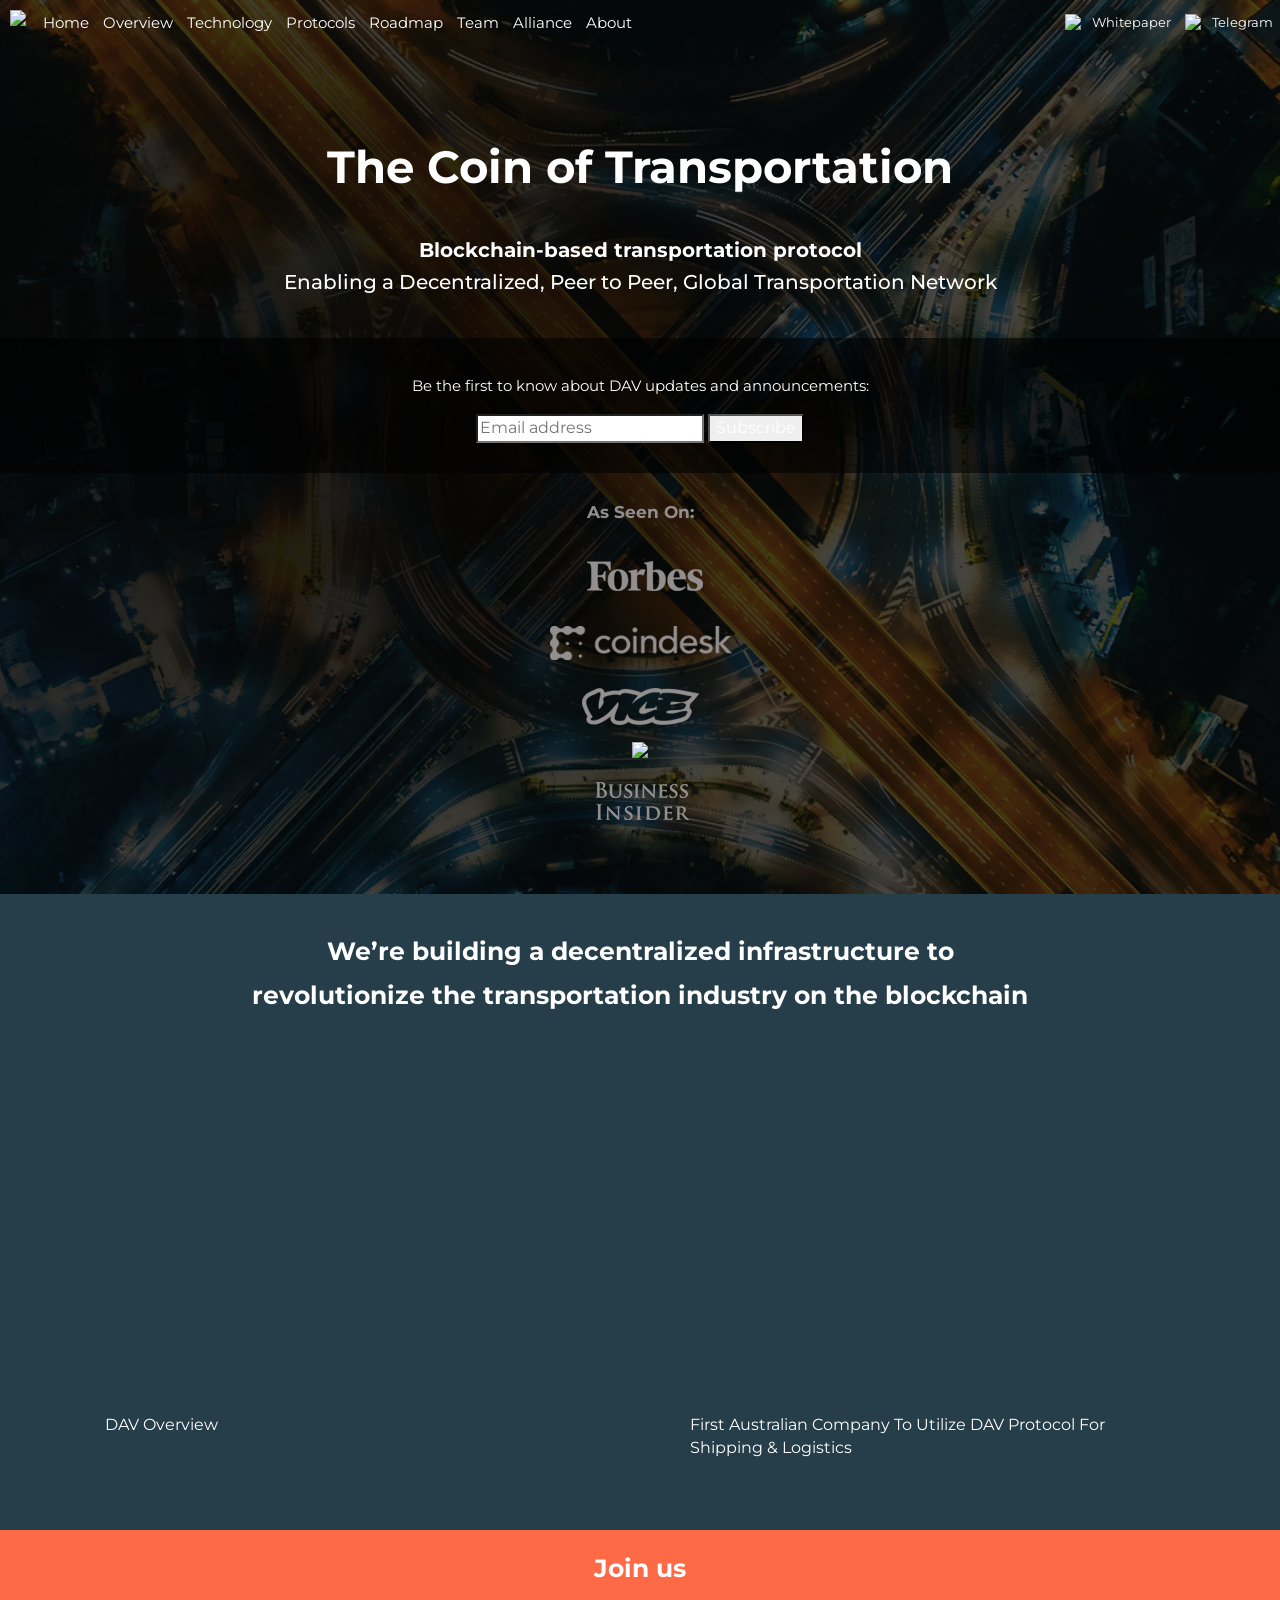
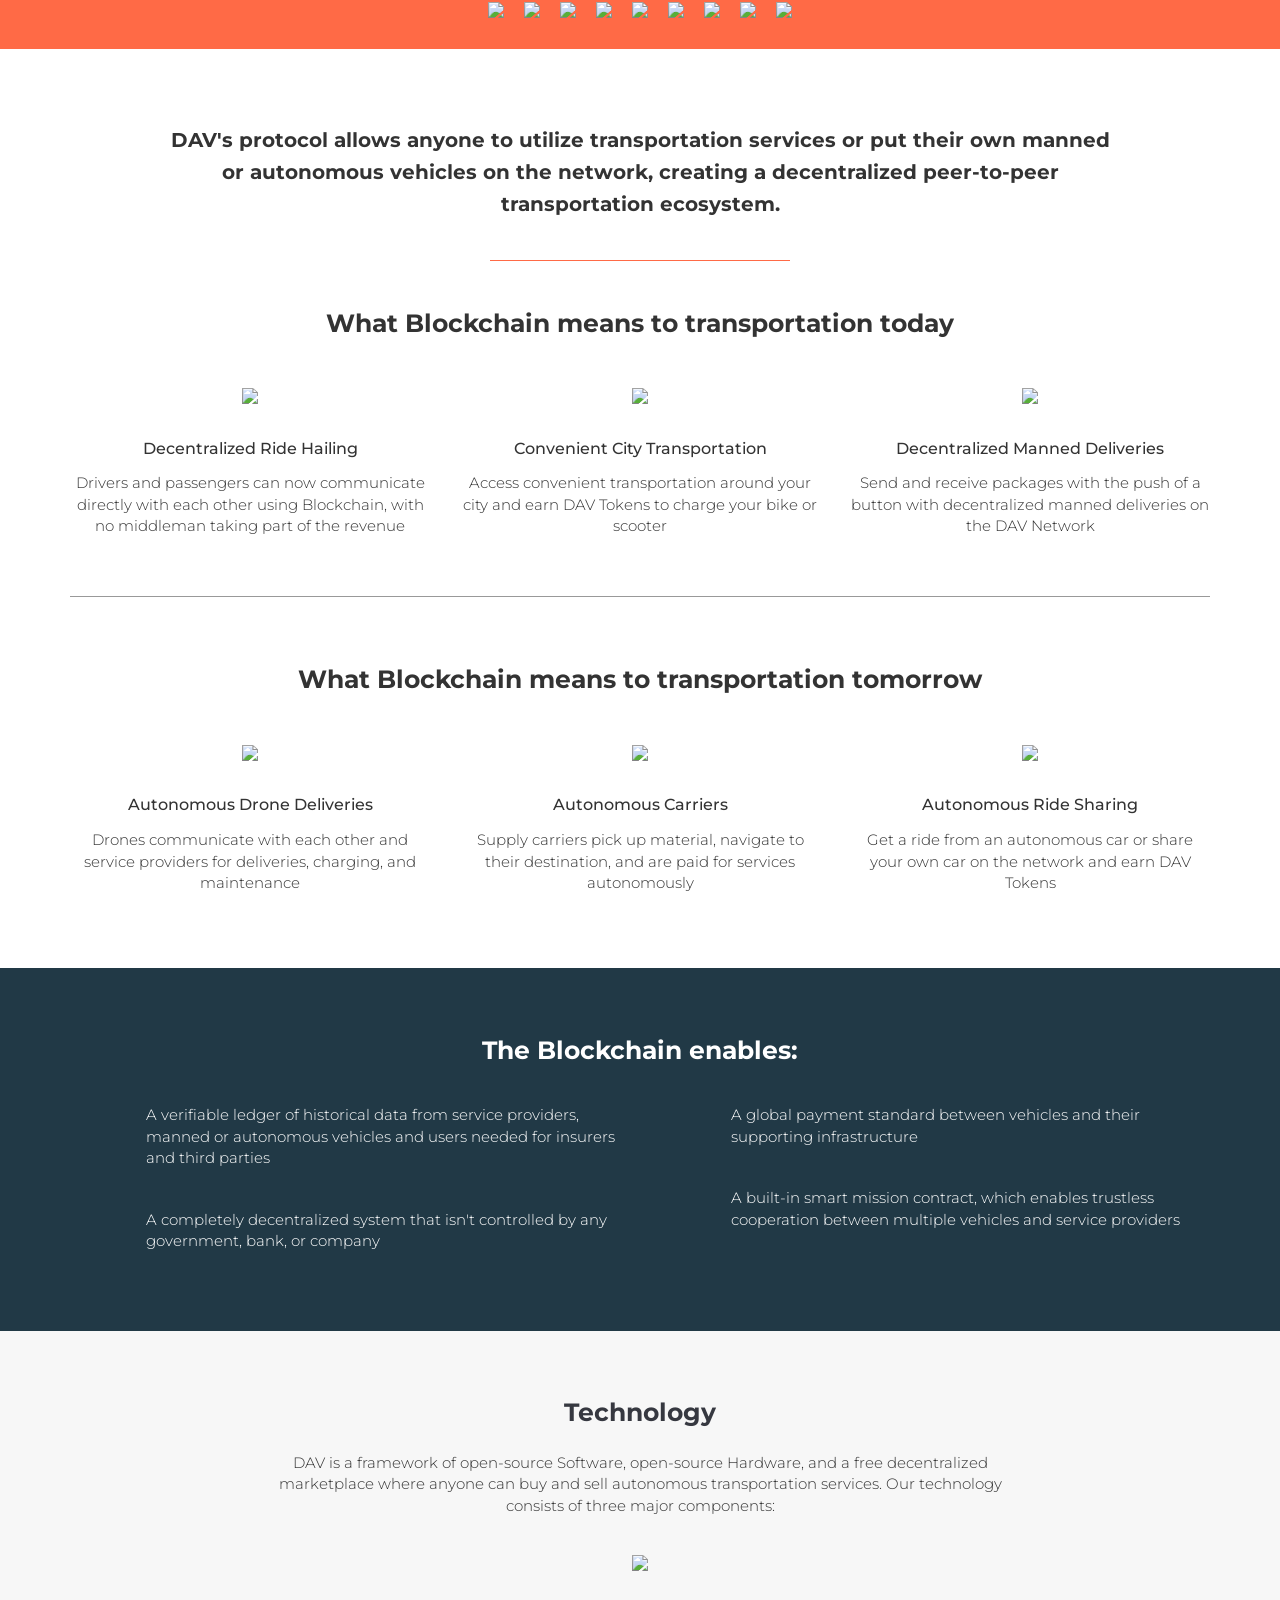
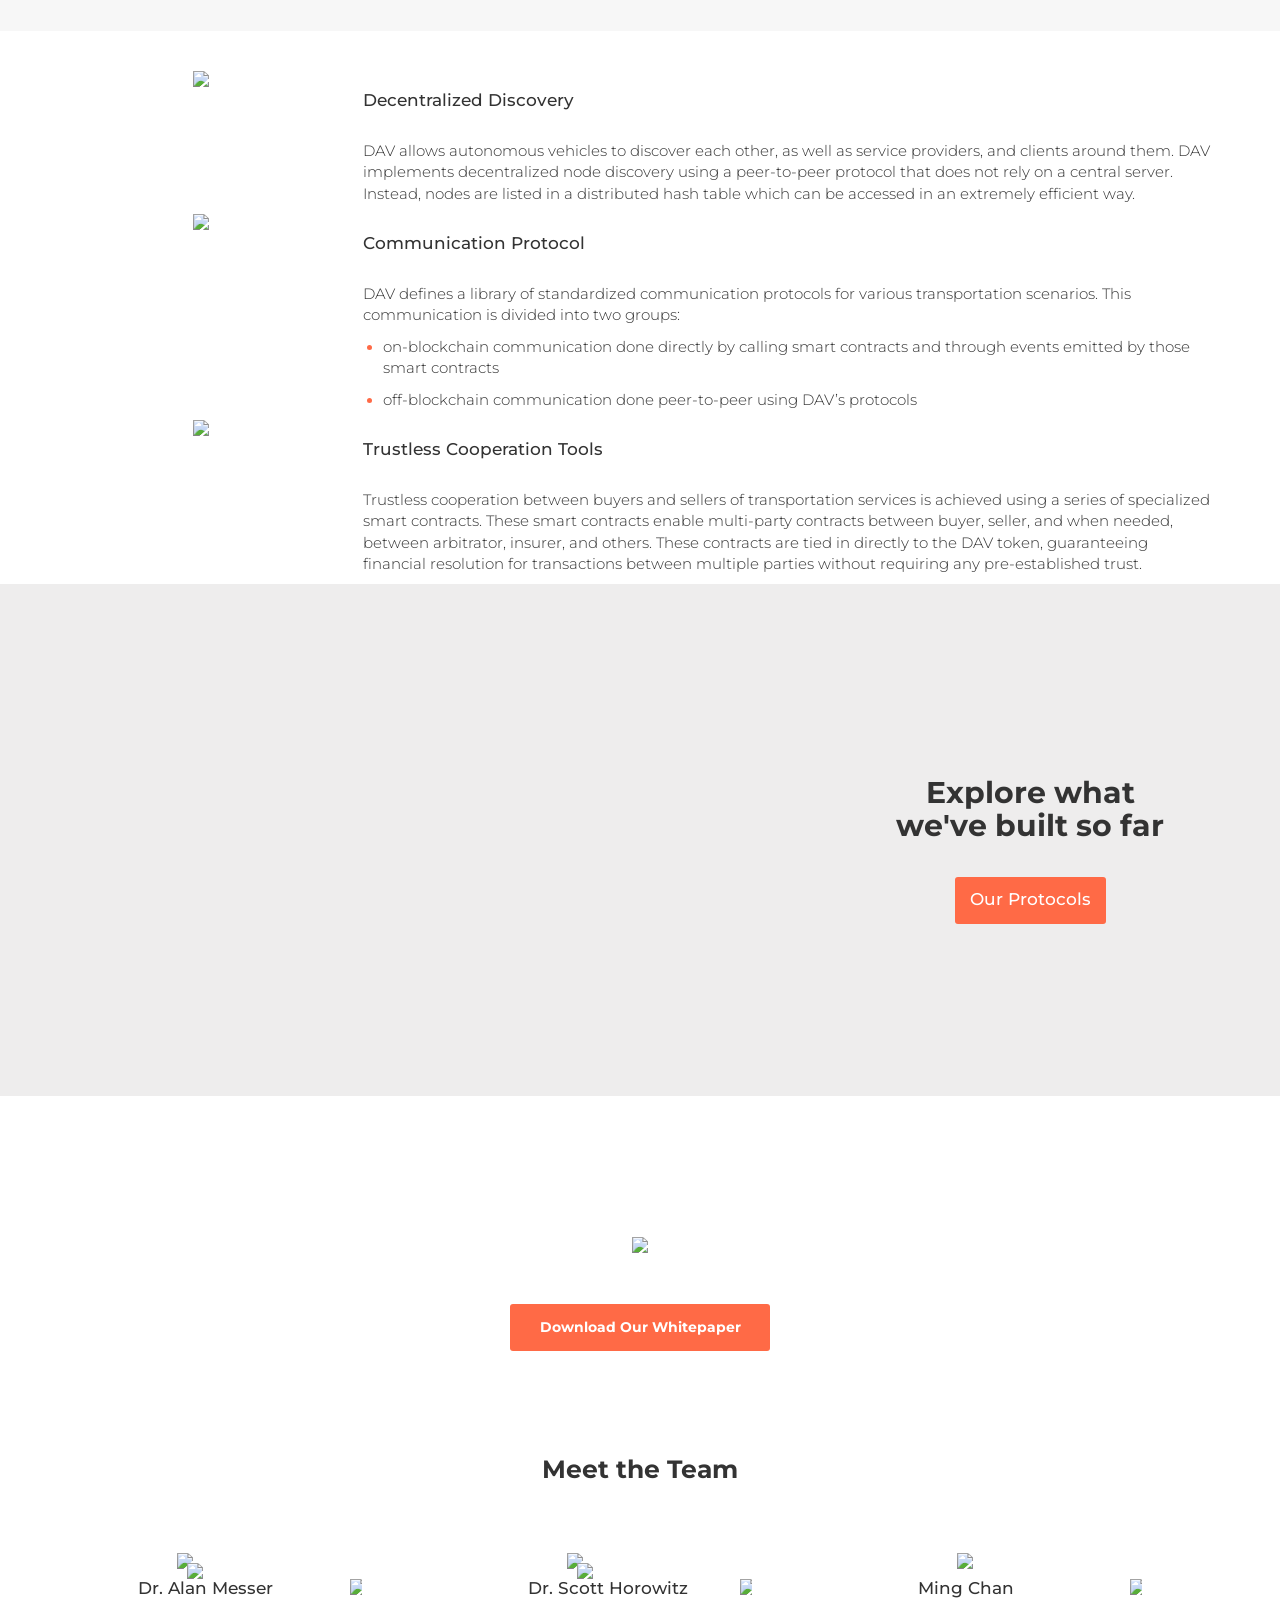
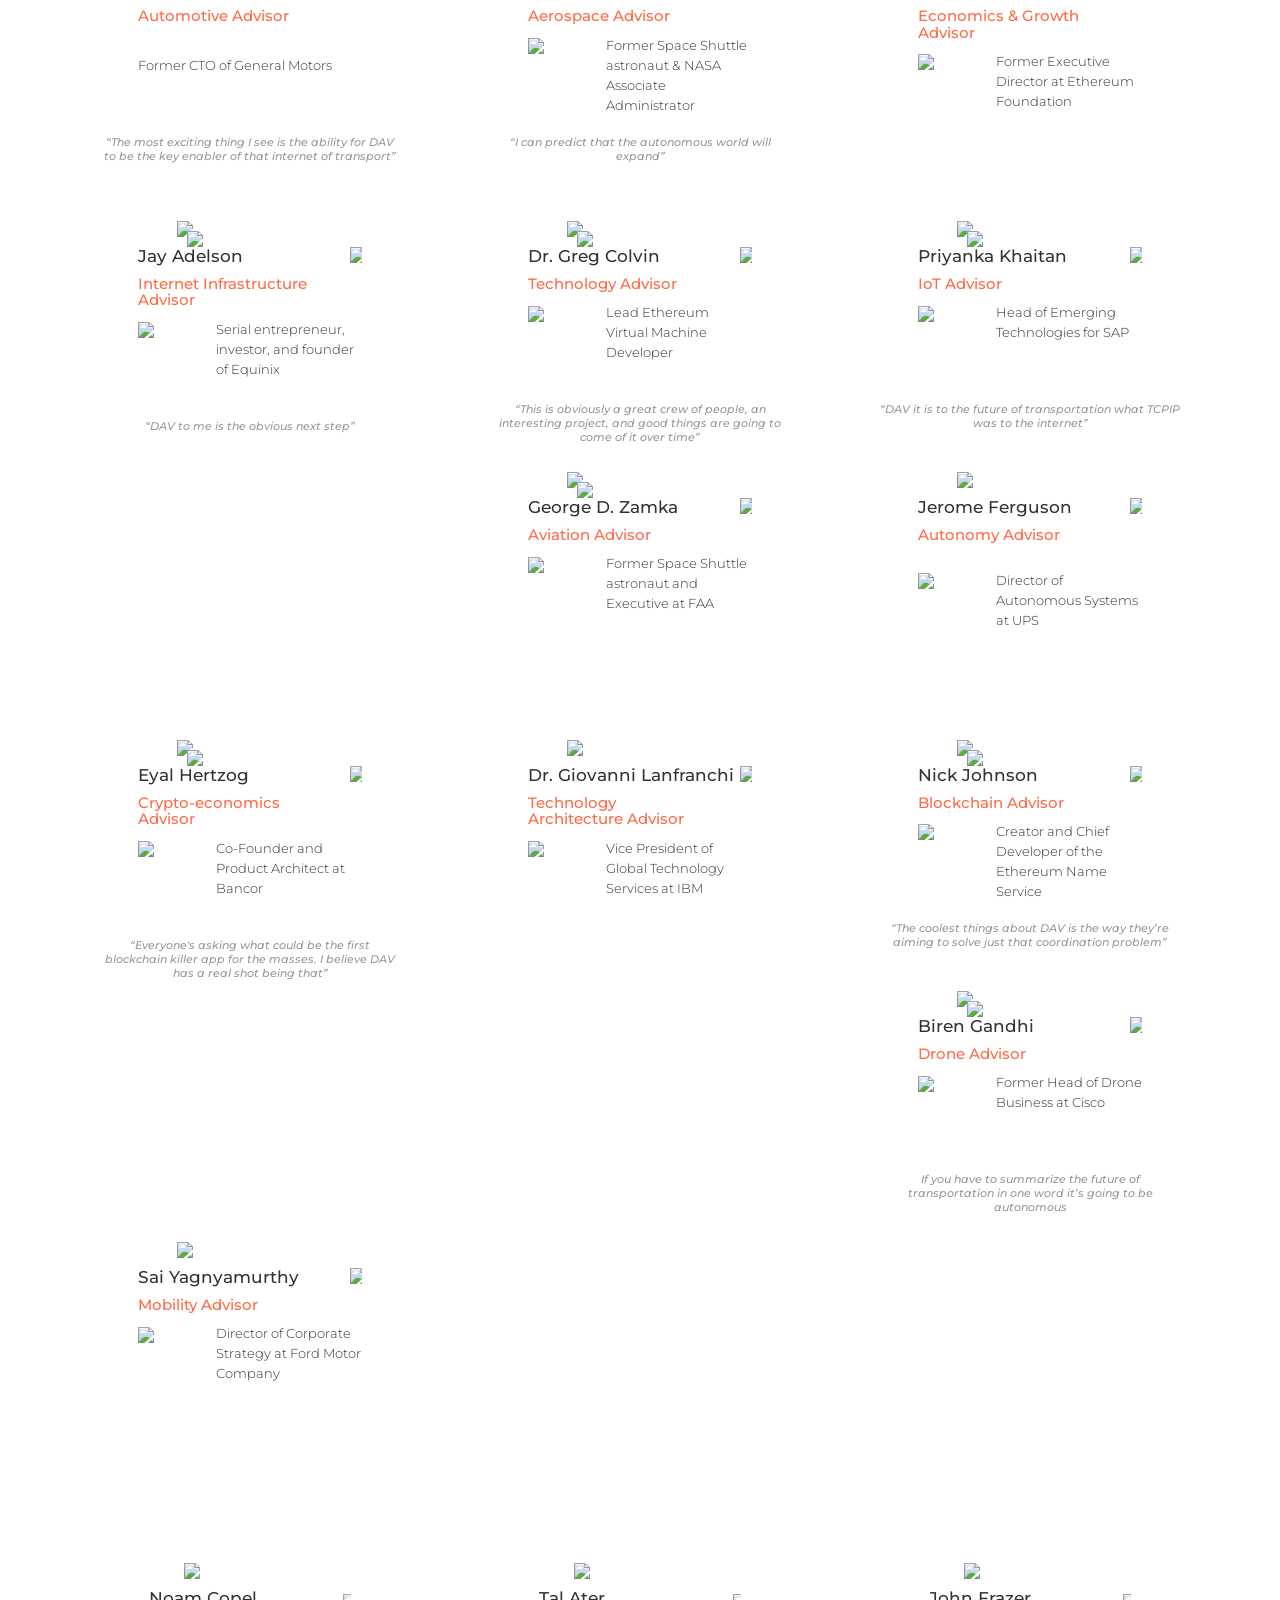
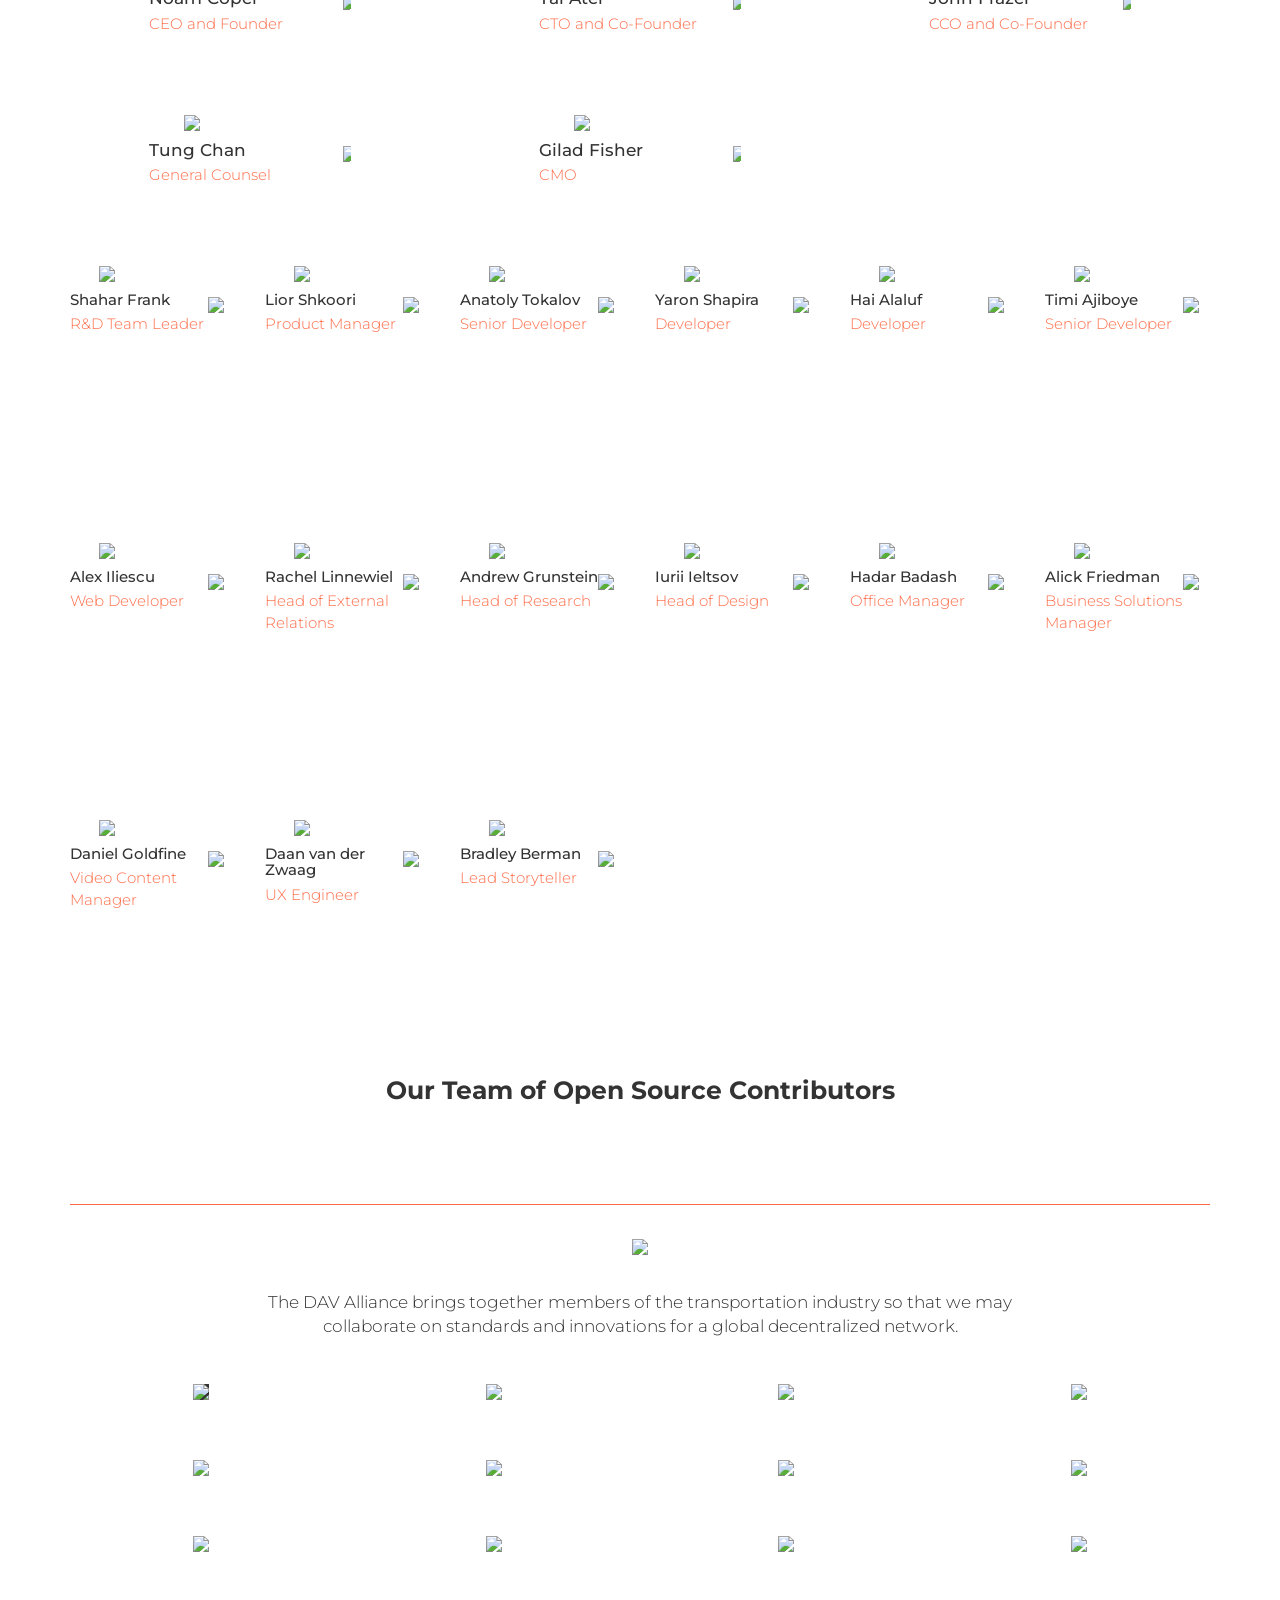
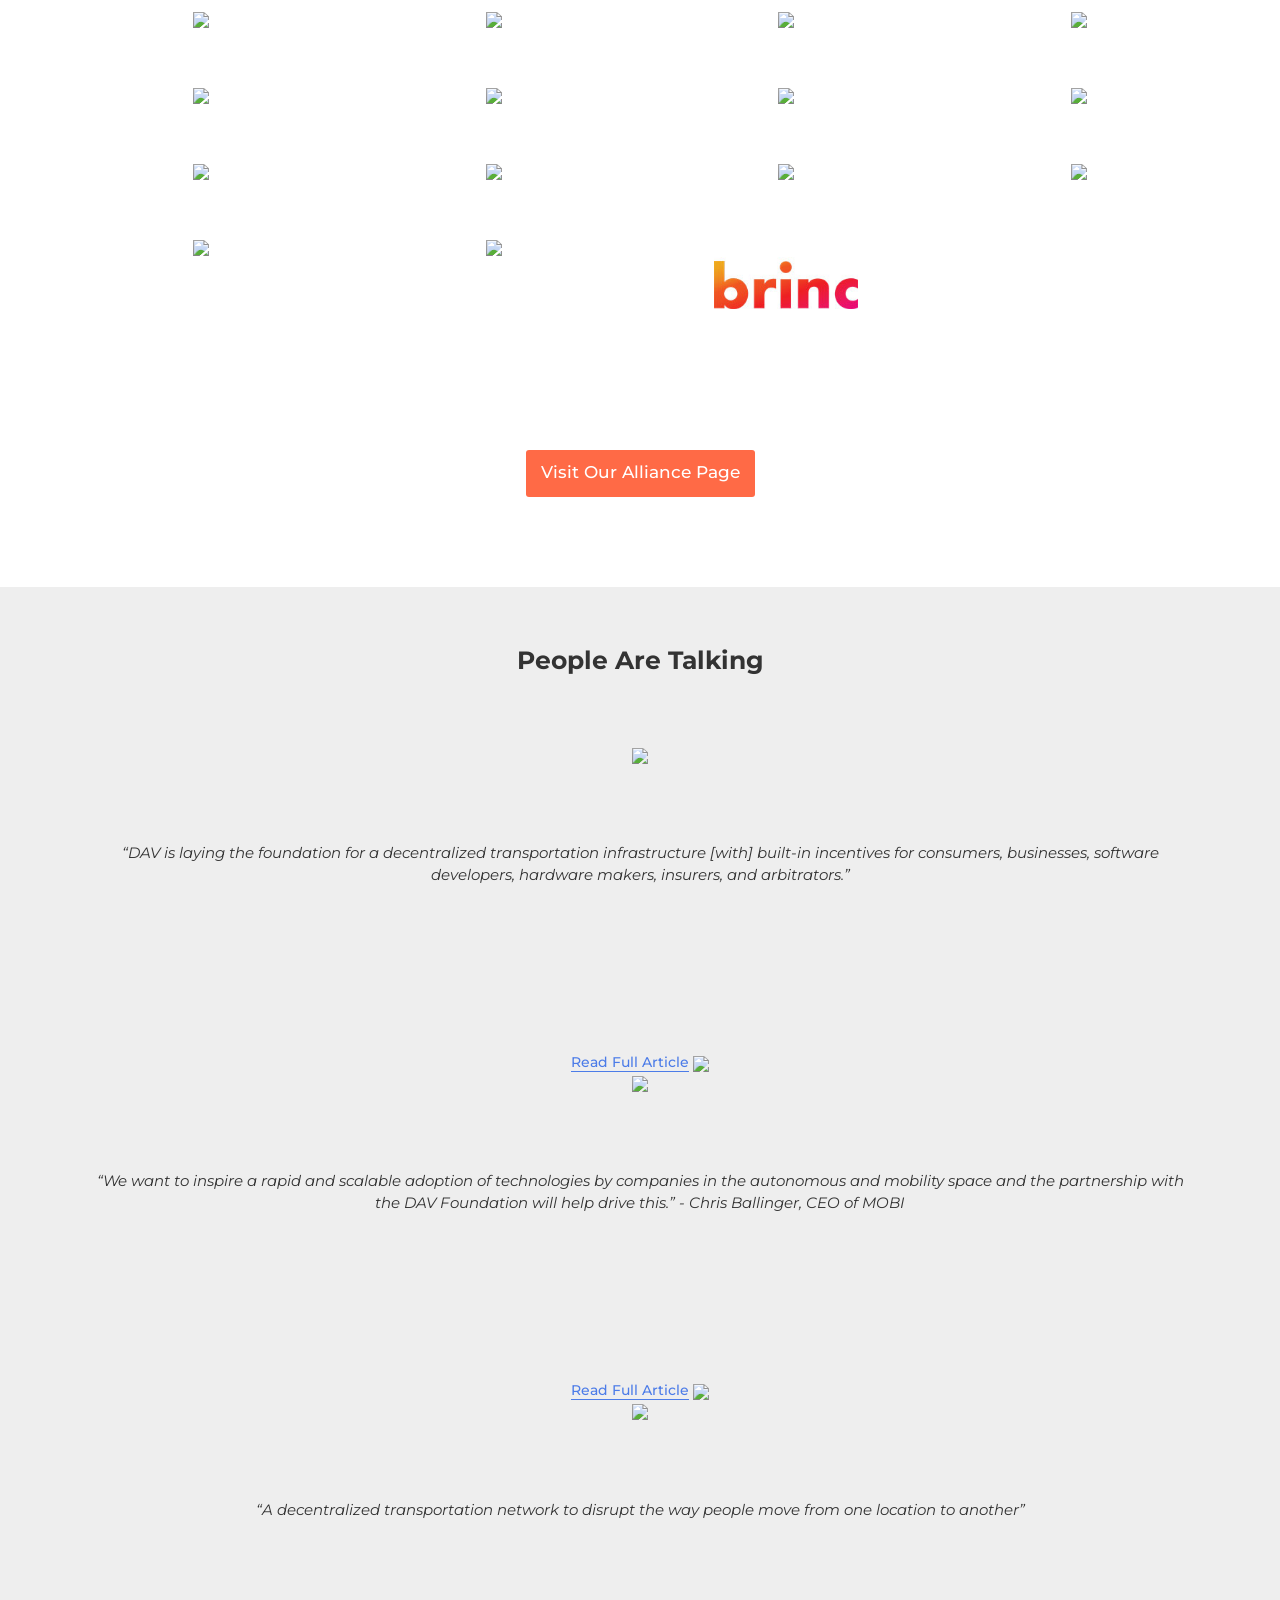
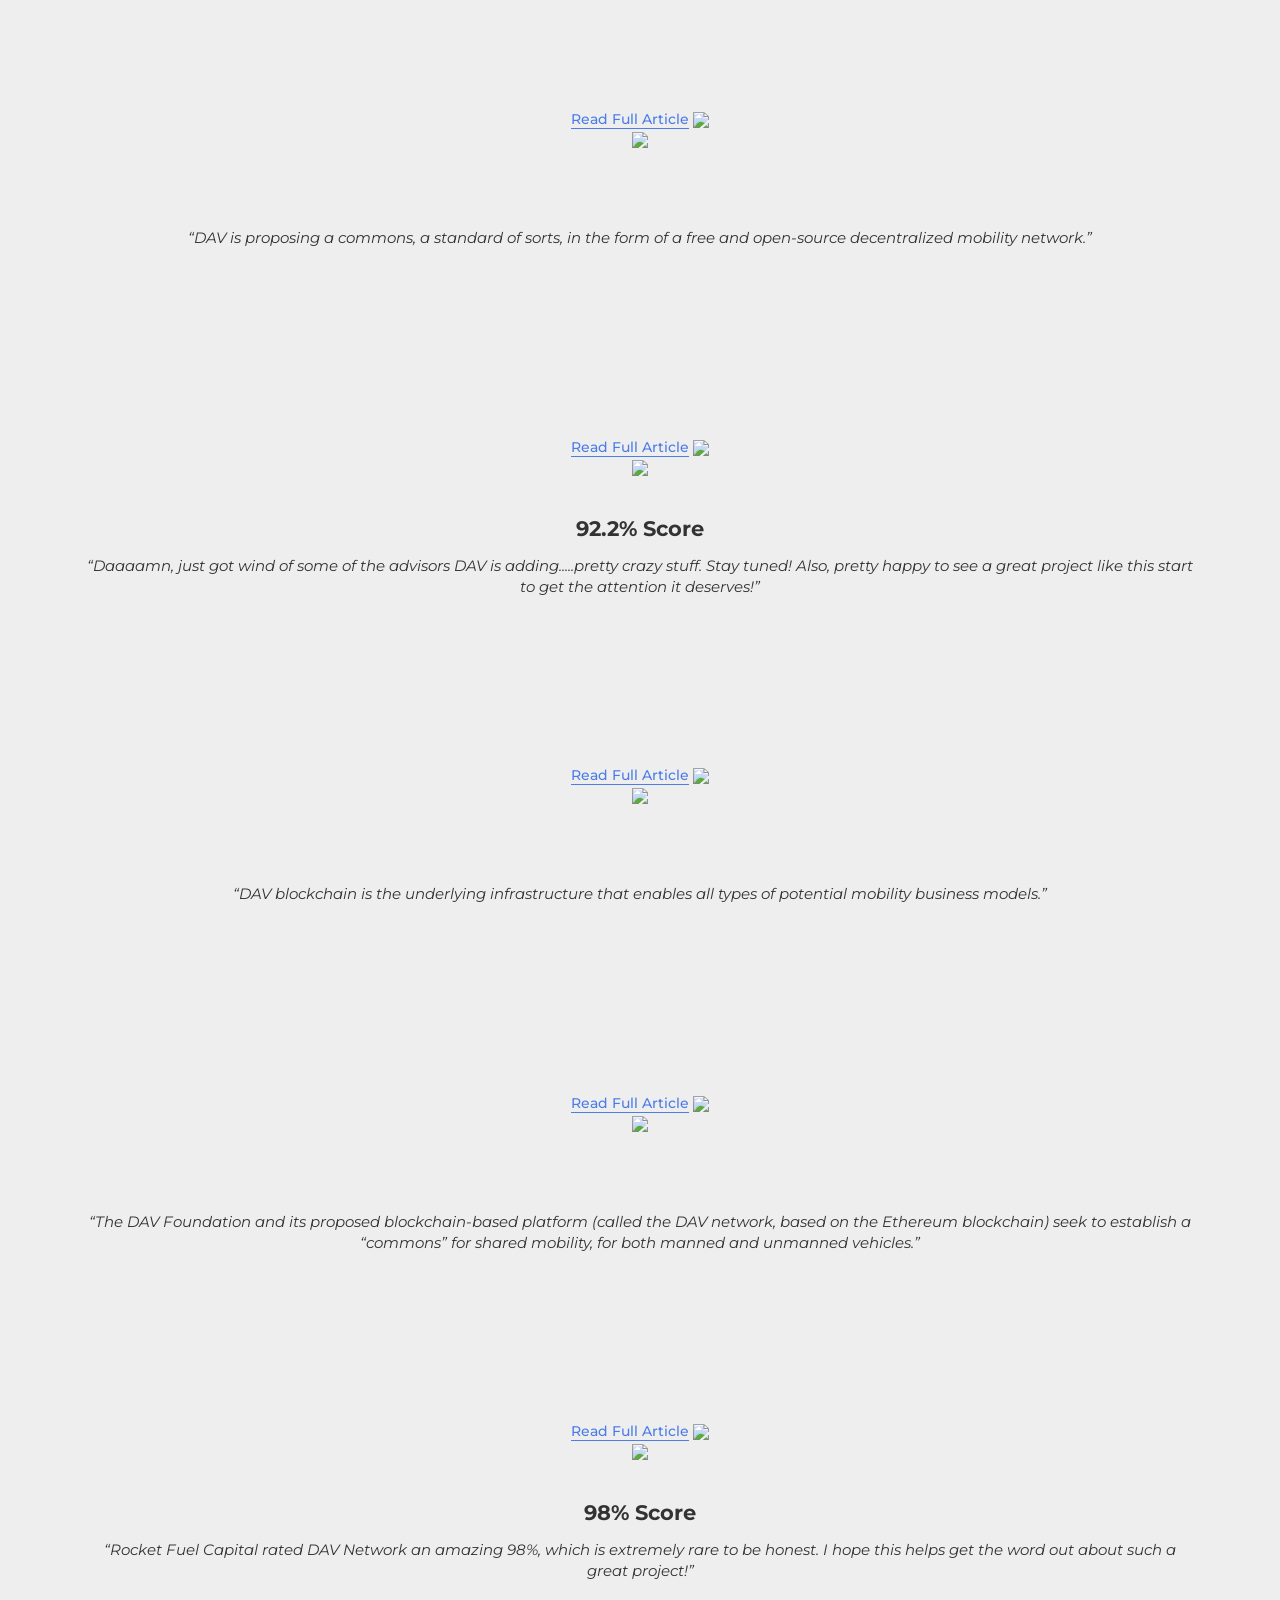
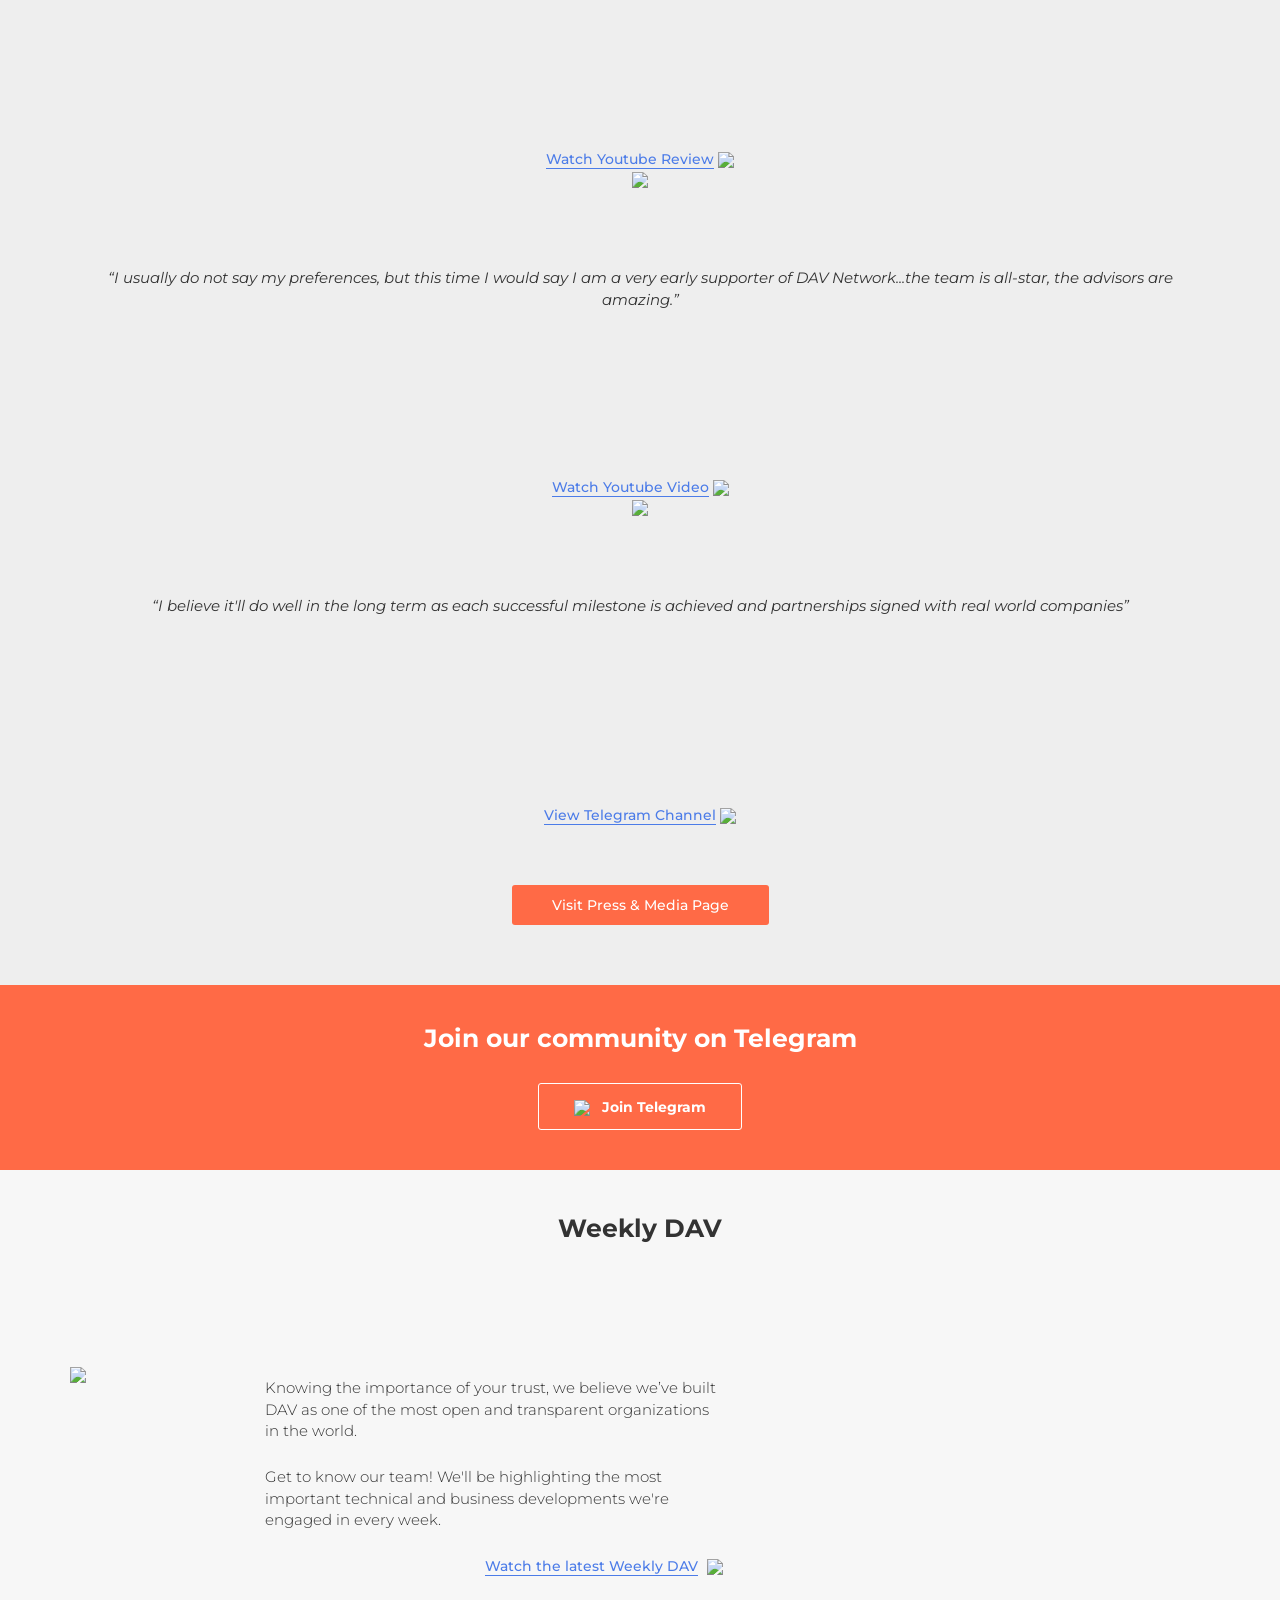
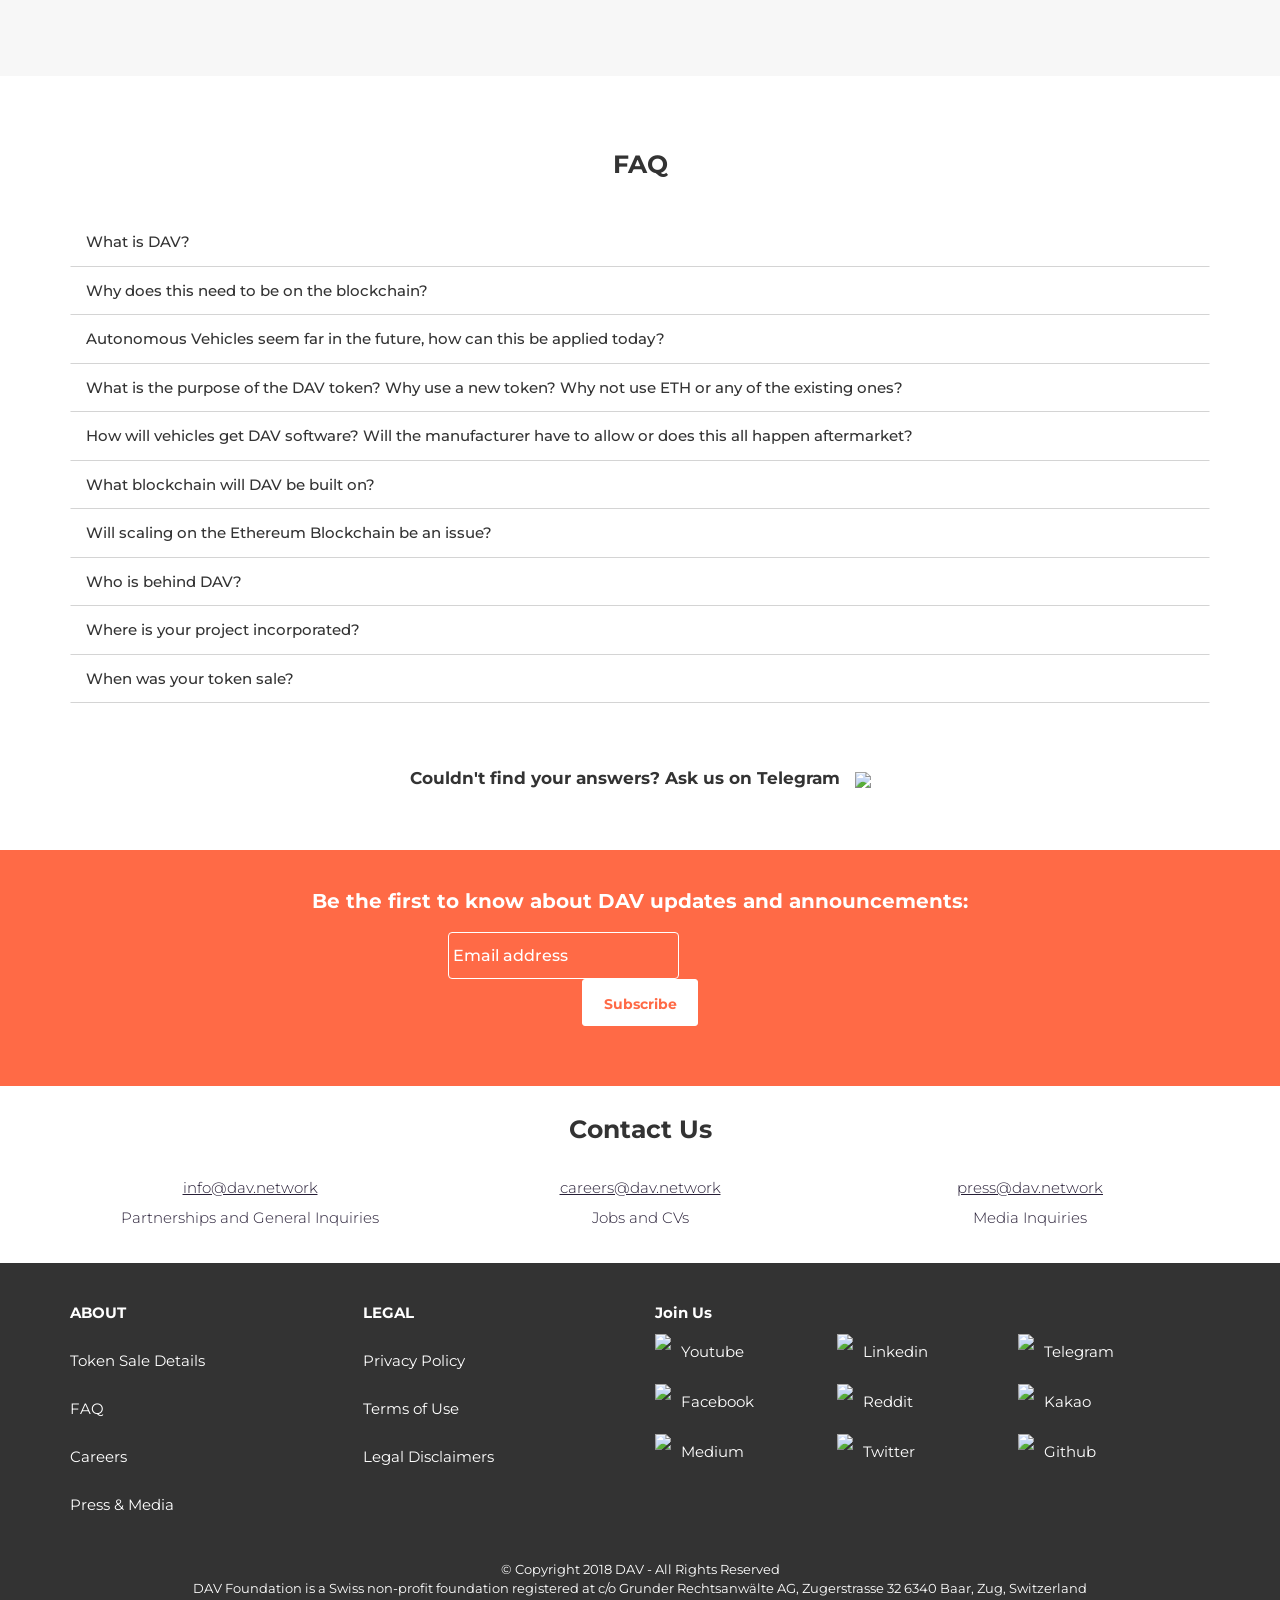
==== commit 56664d6a: "MRKT-320" ====
--- a/index.html
+++ b/index.html
@@ -61,7 +61,7 @@
     <link href="https://maxcdn.bootstrapcdn.com/bootstrap/3.3.6/css/bootstrap.min.css" rel="stylesheet">
 
     <link rel="stylesheet" href="https://cdnjs.cloudflare.com/ajax/libs/slick-carousel/1.8.1/slick.min.css" />
-    <link rel="stylesheet" type="text/css" href="css/style.css?v=3.5.7"/>
+    <link rel="stylesheet" type="text/css" href="css/style.css?v=3.6.6"/>
 
     <!-- Bootstrap -->
     <!-- <link href="https://maxcdn.bootstrapcdn.com/bootstrap/3.3.6/css/bootstrap.min.css" rel="stylesheet"> -->
@@ -111,7 +111,6 @@
 
  gtag('config', 'UA-104463303-1');
 </script>
-<script src="https://cdnjs.cloudflare.com/ajax/libs/moment.js/2.22.2/moment.min.js"></script>
   </head>
   <body>
     <!-- Google Tag Manager (noscript) -->
@@ -217,91 +216,27 @@
       <div id="startchange"></div>
       <div class="hero-inner">
         <div class="hero-valign">
-          <div class="container">
-            <div class="row">
-              <div class="col-md-7 text-left">
+          <div class="">
+            <div class="row">
                 <div class="screen1">
-
-                <div class="screen1Cell">
-                <h1>The Coin of Transportation</h1>
-                <div class="visible-xs airpad"></div>
-                <h5 class="visible-xs"><span>Blockchain-based transportation protocol</span></h5>
-                <h5 class="hidden-xs"><span>Blockchain-based transportation protocol</span> Enabling a Decentralized, Peer to Peer, Global Transportation Network</h5>
-                <h6>A <a href="#team">team</a> built from top brands:</h6>
-                <img src="img/brands/brands-lg.png?v=3.2" width="95%" class="hidden-xs">
-                <img src="img/brands/brands-xs.png?v=3.2" width="100%" class="visible-xs">
-                <div class="visible-xs airpad"></div>
-                <div class="visible-xs airpad"></div>
-
-                <div class="container-transparent left visible-md1 visible-lg1">
-                  <div class="row text-center">
-                    <div class="col-xs-6">
-                      <h5><span>92.2%</span> ICO Score</h5>
-                      <h6>“Its disruptive potential is astronomical”</h6>
-                      <p><img src="img/thegobone.png?v=3.1"> The Gob One</p>
-                    </div>
-                    <div class="col-xs-6">
-                      <h5><span>4.5/5</span> ICO Rating</h5>
-                      <h6>“Strong team, an extremely solid list  of enterprises supporting the project”</h6>
-                      <p><img src="img/ico-crunch.png?v=3.1"> ICO Crunch</p>
-                    </div>
+                <div class="hero-center">
+                  <div class="screen1Cell">
+                  <h1>The Coin of Transportation</h1>
+                  <div class="visible-xs airpad"></div>
+                  <h5 class="visible-xs"><span>Blockchain-based transportation protocol</span></h5>
+                  <h5 class="hidden-xs"><span>Blockchain-based transportation protocol</span> Enabling a Decentralized, Peer to Peer, Global Transportation Network</h5>
+                  <div class="token-sale-announcement ico-start-box">
+                    <h6>Be the first to know about DAV updates and announcements:</h6>
+                    <form action="https://network.us16.list-manage.com/subscribe/post?u=8cbc69b6acf3e3436662993bd&amp;id=6bd28e738d" method="post" id="mc-embedded-subscribe-form" name="mc-embedded-subscribe-form" class="validate email-form" novalidate>
+                      <input type="email" value="" name="EMAIL" class="required email email-input" id="mce-EMAIL" placeholder="Email address">
+                      <input type="submit" class="button" id="submit-email" value="Subscribe">
+                      <div id="error-msg"></div>
+                    </form>
                   </div>
                 </div>
-
                 </div>
               </div> <!-- end screen1 -->
               </div>
-              <div class="col-md-5">
-                <div class="ico-start-box">
-
-                <div class="hidden-xs1 hidden-sm1">
-                <h3>TOKEN SALE IS NOW LIVE!</h3>
-                <span>SALE ENDS IN:</span>
-                <div class="countdown">
-                  <div id="countdown"></div>
-                </div>
-
-                <div class="raised-progressbar">
-                  <div class="progress">
-                    <div class="progress-bar" role="progressbar" aria-valuenow="64" aria-valuemin="0" aria-valuemax="100" style="width: calc(64% + 25px);">
-                      <span><span id="eth-raised">40,425</span> ETH RAISED</span>
-                    </div>
-                  </div>
-                  <h6>HARD CAP: <a href="token-sale-details.html#hard-cap">63,123 ETH*</a></h6>
-                </div>
-                <p class="restriction"><span>Note:</span> DAV Tokens are not offered in China or in the US or to US persons - residents and citizens</p>
-                <div class="hero-join">
-
-                <a class="clear" id="hero-register-button" onclick="ga('send', 'event', 'TOKEN_SALE-Main-Click', 'click', 'main_TOKEN-SALE_click');" href="token-sale"><input type="submit" value="JOIN TOKEN SALE" name="subscribe" id="join-token-sale-button" class="button"></a>
-                </div>
-            <!--Button go here-->
-
-                <div class="container-transparent right hide">
-                  <div class="row">
-                    <div class="col-xs-6 text-left">
-                      <h4>RAISED</h4>
-                      <!--h4>WHITELISTED</h4-->
-                      <h4>HARD CAP</h4>
-                    </div>
-                    <div class="col-xs-6 text-right">
-                      <h4><span><span id="eth-raised">40,206</span> ETH&nbsp;&nbsp;</span></h4>
-                      <!--h4><a href="token-sale-details.html#whitelist-amount" style="text-decoration:underline;"><span id="eth-whitelisted">99,195</span><span> ETH*</span></a></h4-->
-                      <h4><span><a href="token-sale-details.html#hard-cap" style="text-decoration:underline;">63,123 ETH*</a></span></h4>
-                    </div>
-                  </div>
-
-                  <a href="#tokensale">Token sale details >></a>
-                </div>
-                </div>
-
-                <a href="#modalKYCStatus" data-toggle="modal" data-target="#modalKYCStatus">Check your KYC status</a>
-
-
-                </div>
-
-
-              </div>
-            </div>
           </div>
 
 
@@ -313,21 +248,24 @@
         <h4>As Seen On:</h4>
         <div class="container">
           <div class="row">
-            <div class="col-xs-6 col-sm-3">
-              <a href="https://www.forbes.com/sites/samabuelsamid/2018/03/13/dav-foundation-wants-to-bring-open-source-blockchain-platform-to-mobility/2/" target="_blank"><img src="img/as-seen-forbes.png"></a>
-              <br class="visible-xs">
-              <br class="visible-xs">
-            </div>
-            <div class="col-xs-6 col-sm-3">
-              <a href="https://www.coindesk.com/auto-industry-gears-up-for-future-powered-by-blockchain/" target="_blank"><img src="img/as-seen-coindesk.png"></a>
-              <br class="visible-xs">
-              <br class="visible-xs">
-            </div>
-            <div class="col-xs-6 col-sm-3">
-              <a href="https://motherboard.vice.com/en_us/article/j5aj3y/how-the-blockchain-will-change-uber-lyft-peer-to-peer-transportation-startups" target="_blank"><img src="img/as-seen-vice.png"></a>
-            </div>
-            <div class="col-xs-6 col-sm-3">
-              <a href="http://markets.businessinsider.com/news/stocks/dav-foundation-secures-major-korean-investment-from-block-crafters-capital-1021691119" target="_blank"><img src="img/business-insider.png"></a>
+            <div>
+              <div class="as-seen-on-logo">
+                  <a href="https://www.forbes.com/sites/samabuelsamid/2018/03/13/dav-foundation-wants-to-bring-open-source-blockchain-platform-to-mobility/2/" target="_blank"><img src="img/as-seen-forbes.png"></a>
+              </div>  
+              <div class="as-seen-on-logo">
+                <a href="https://www.coindesk.com/auto-industry-gears-up-for-future-powered-by-blockchain/" target="_blank"><img src="img/as-seen-coindesk.png"></a>
+              </div>
+              <div class="as-seen-on-logo">
+                <a href="https://motherboard.vice.com/en_us/article/j5aj3y/how-the-blockchain-will-change-uber-lyft-peer-to-peer-transportation-startups" target="_blank"><img src="img/as-seen-vice.png"></a>
+              </div>    
+            </div>
+            <div>
+              <div class="as-seen-on-logo">
+                <a href="https://www.entrepreneur.com/article/316354" target="_blank"><img src="img/as-seen-entrepreneuer.png"></a>
+              </div>
+              <div class="as-seen-on-logo">
+                <a href="http://markets.businessinsider.com/news/stocks/dav-foundation-secures-major-korean-investment-from-block-crafters-capital-1021691119" target="_blank"><img src="img/business-insider.png"></a>
+              </div>       
             </div>
           </div>
         </div>
@@ -411,15 +349,14 @@
             <p>Drivers and passengers can now communicate directly with each other using Blockchain, with no middleman taking part of the revenue</p>
           </div>
           <div class="col-sm-4">
-            <img src="img/scooter.png">
+            <img src="img/illustration-center.png">
             <h4>Convenient City Transportation</h4>
             <p>Access convenient transportation around your city and earn DAV Tokens to charge your bike or scooter</p>
           </div>
           <div class="col-sm-4">
-            <img src="img/manned-deliveries.png">
+            <img src="img/illustration-right.png">
             <h4>Decentralized Manned Deliveries</h4>
-            <p>Send and receive packages with the push of a button with decentralized manned deliveries on the
-DAV Network.</p>
+            <p>Send and receive packages with the push of a button with decentralized manned deliveries on the DAV Network</p>
           </div>
       </div>
 
@@ -467,7 +404,7 @@
 
     <div class="technology" id="technology">
       <h2>Technology</h2>
-      <p>DAV is a framework of open-source software, open-source hardware, and a free decentralized marketplace where anyone can buy and sell autonomous transportation services using the DAV token. Our technology consists of three major components:</p>
+      <p>DAV is a framework of open-source Software, open-source Hardware, and a free decentralized marketplace where anyone can buy and sell autonomous transportation services. Our technology consists of three major components:</p>
       <img src="img/three-corner.png">
     </div>
 
@@ -575,7 +512,7 @@
 
     <div class="roadmap" id="roadmap">
       <h2>Roadmap Plan</h2>
-      <img src="img/roadmap.png?v=20180425.1">
+      <img src="img/roadmap.png?v=20180425.2">
       <a href="whitepaper.pdf" target="_blank">Download Our Whitepaper</a>
     </div>
 
@@ -642,7 +579,34 @@
         </div>
 
         <div class="col-xs-6 col-sm-4">
+          <a href="#modalMing" data-toggle="modal" data-target="#modalMing">
+            <img src="img/team/mingchan.png">
+            <div class="row">
+              <div class="col-xs-11 col-sm-10">
+                <h4>Ming Chan</h4>
+                <h5>Economics &amp; Growth Advisor</h5>
+              </div>
+              <div class="col-xs-1 col-sm-2 text-right">
+                <img src="img/right-orange-arrow.png">
+              </div>
+            </div>
+          </a>
+          <div class="advisor-logo">
+            <div class="row">
+                <div class="col-xs-3 col-sm-4">
+                  <img src="img/team/ethereum.jpg">
+                </div>
+                <div class="col-xs-9 col-sm-8">
+                  <h3>Former Executive Director at Ethereum Foundation</h3>
+                </div>
+            </div>
+          </div>
+          <h6></h6>
+        </div>
+
+        <div class="col-xs-6 col-sm-4 hasVideo">
           <a href="#modalJay" data-toggle="modal" data-target="#modalJay">
+            <img src="img/video_icon.png" class="videoIcon">
             <img src="img/team/jay.jpg">
             <div class="row">
               <div class="col-xs-11 col-sm-10">
@@ -664,7 +628,9 @@
                 </div>
             </div>
           </div>
-          <h6></h6>
+          <div class="advisor-quote">
+              <h6>&ldquo;DAV to me is the obvious next step&rdquo;</h6>
+          </div>
         </div>
 
 
@@ -730,8 +696,9 @@
           
         </div>
 
-        <div class="col-xs-6 col-sm-4">
+        <div class="col-xs-6 col-sm-4 hasVideo">
           <a href="#modalGeorge" data-toggle="modal" data-target="#modalGeorge">
+            <img src="img/video_icon.png" class="videoIcon">
             <img src="img/team/george.jpg">
             <div class="row">
               <div class="col-xs-11 col-sm-10">
@@ -929,9 +896,10 @@
 
       </div>
 
+      <div id="team-dav" style="height:50px;"></div>
 
       <div class="row team-medium">
-          <div class="col-xs-6 col-sm-3">
+          <div class="col-xs-6 col-sm-4 col-lg-15">
             <a href="#modalNoam" data-toggle="modal" data-target="#modalNoam">
               <img src="img/team/noam.jpg">
               <div class="row">
@@ -946,7 +914,7 @@
             </a>
           </div>
 
-          <div class="col-xs-6 col-sm-3">
+          <div class="col-xs-6 col-sm-4 col-lg-15">
             <a href="#modalTal" data-toggle="modal" data-target="#modalTal">
               <img src="img/team/tal.jpg">
               <div class="row">
@@ -961,7 +929,7 @@
             </a>
           </div>
 
-          <div class="col-xs-6 col-sm-3">
+          <div class="col-xs-6 col-sm-4 col-lg-15">
             <a href="#modalJohn" data-toggle="modal" data-target="#modalJohn">
               <img src="img/team/john.jpg">
               <div class="row">
@@ -976,7 +944,7 @@
             </a>
           </div>
 
-          <div class="col-xs-6 col-sm-3">
+          <div class="col-xs-6 col-sm-4 col-lg-15 hide">
             <a href="#modalJoe" data-toggle="modal" data-target="#modalJoe">
               <img src="img/team/joe.jpg">
               <div class="row">
@@ -991,11 +959,7 @@
             </a>
           </div>
 
-
-      </div>
-
-      <div class="row team-small">
-        <div class="col-xs-6 col-sm-3 col-md-2">
+          <div class="col-xs-6 col-sm-4 col-sm-offset-2 col-lg-offset-0 col-lg-15">
           <a href="#modalTung" data-toggle="modal" data-target="#modalTung">
             <img src="img/team/tung.jpg">
             <div class="row">
@@ -1008,7 +972,30 @@
               </div>
           </div>
           </a>
-        </div>
+          </div>
+
+          <div class="col-xs-6 col-sm-4 col-lg-15">
+          <a href="#modalGilad" data-toggle="modal" data-target="#modalGilad">
+            <img src="img/team/gilad.png">
+            <div class="row">
+              <div class="col-xs-11 col-sm-10">
+                <h4>Gilad Fisher</h4>
+                <p>CMO</p>
+              </div>
+              <div class="col-xs-1 col-sm-2 text-right">
+                <img src="img/right-orange-arrow.png">
+              </div>
+          </div>
+          </a>
+        </div>
+
+
+      </div>
+
+      <div class="row team-small">
+        
+        
+        
         <div class="col-xs-6 col-sm-3 col-md-2">
           <a href="#modalFrank" data-toggle="modal" data-target="#modalFrank">
             <img src="img/team/frank.jpg">
@@ -1220,6 +1207,21 @@
           </div>
 
           <div class="col-xs-6 col-sm-3 col-md-2">
+            <a href="#modalDaan" data-toggle="modal" data-target="#modalDaan">
+              <img src="img/team/daan.jpg">
+              <div class="row">
+                <div class="col-xs-11 col-sm-10">
+                  <h4>Daan van der Zwaag</h4>
+                  <p>UX Engineer</p>
+                </div>
+                <div class="col-xs-1 col-sm-2 text-right">
+                  <img src="img/right-orange-arrow.png">
+                </div>
+              </div>
+            </a>
+          </div>
+
+          <div class="col-xs-6 col-sm-3 col-md-2">
             <a href="#modalBradley" data-toggle="modal" data-target="#modalBradley">
               <img src="img/team/bradley.jpg">
               <div class="row">
@@ -1355,7 +1357,7 @@
               </a>
             </div>
             <div class="col-lg-3 col-sm-4 col-xs-6">
-              <a href="http://www.slipstreamadvantage.com/index.php" target="_blank">
+              <a href="http://www.slipstreamadvantage.com/" target="_blank">
                 <img src="img/alliance/slipstream.jpg">
                 <div class="alliance-popup">
                   <br>
@@ -1365,19 +1367,6 @@
                   <br>
                   <br>
                   <h5>Provides bespoke logics solutions to a range of transportation providers</h5>
-                </div>
-              </a>
-            </div>
-            <div class="col-lg-3 col-sm-4 col-xs-6 hide">
-              <a href="https://www.airmediaindustries.com/" target="_blank">
-                <img src="img/alliance/air-media.jpg">
-                <div class="alliance-popup">
-                  <br>
-                  <br>
-                <img src="img/alliance/air-media.jpg">
-                  <br>
-                  <br>
-                  <h5>Offers piloted high-end drone services (film production, mapping, real estate surveys) for hire on the DAV network</h5>
                 </div>
               </a>
             </div>
@@ -1454,62 +1443,240 @@
                 </div>
               </a>
             </div>
-
+            <div class="col-lg-3 col-sm-4 col-xs-6">
+              <a href="https://www.droneii.com/" target="_blank">
+                <img src="img/alliance/droneii.png">
+                <div class="alliance-popup">
+                  <br>
+                  <br>
+                  <br>
+                <img src="img/alliance/droneii.png">
+                  <br>
+                  <br>
+                  <h5>Offers in-depth market research and analysis of the drone vertical</h5>
+                </div>
+              </a>
+            </div>
+            
+            <div class="col-lg-3 col-sm-4 col-xs-6">
+              <a href="https://www.airmediaindustries.com/" target="_blank">
+                <img src="img/alliance/air-media.jpg">
+                <div class="alliance-popup">
+                  <br>
+                  <br>
+                <img src="img/alliance/air-media.jpg">
+                  <br>
+                  <br>
+                  <h5>Offers piloted high-end drone services (film production, mapping, real estate surveys) for hire on the DAV network</h5>
+                </div>
+              </a>
+            </div>
+            
+            <div class="col-lg-3 col-sm-4 col-xs-6">
+              <a href="https://www.globalrobotexpo.com/" target="_blank">
+                <img src="img/alliance/gr-ex.png">
+                <div class="alliance-popup">
+                  <br>
+                  <br>
+                <img src="img/alliance/gr-ex.png">
+                  <br>
+                  <br>
+                  <h5>Global Robot Expo is an international exhibition on robotics, related technologies and innovation.</h5>
+                </div>
+              </a>
+            </div>
+            
+            <div class="col-lg-3 col-sm-4 col-xs-6">
+              <a href="http://www.dronemarketwatch.com/" target="_blank">
+                <img src="img/alliance/drone-market-watch.png">
+                <div class="alliance-popup">
+                  <br>
+                  <br>
+                <img src="img/alliance/drone-market-watch.png">
+                  <br>
+                  <br>
+                  <h5>Delivers strategic insight about emerging commercial and civil drone (UAV) markets.</h5>
+                </div>
+              </a>
+            </div>
+            
+            <div class="col-lg-3 col-sm-4 col-xs-6">
+              <a href="http://highdronechile.cl" target="_blank">
+                <img src="img/alliance/highdrone-chile.png">
+                <div class="alliance-popup">
+                  <br>
+                  <br>
+                <img src="img/alliance/highdrone-chile.png">
+                  <br>
+                  <br>
+                  <h5>Drones-as-a-Service for inspections, control, registration and monitoring of industrial operations.</h5>
+                </div>
+              </a>
+            </div>
+
+            <div class="col-lg-3 col-sm-4 col-xs-6 tanu">
+              <a href="https://www.tanku.com/" target="_blank">
+                <img src="img/alliance/tanu_logo.png">
+                <div class="alliance-popup">
+                  <br>
+                  <br>
+                <img src="img/alliance/tanu_logo.png">
+                  <br>
+                  <br>
+                  <h5>Provides a secure mobile one-tap payment solution for refuelling electric and gas vehicles on the DAV network.</h5>
+                </div>
+              </a>
+            </div>
+            <div class="col-lg-3 col-sm-4 col-xs-6 tanu">
+              <a href="http://www.anratechnologies.com/home/" target="_blank">
+                <img style="padding: 0 30px;" src="img/alliance/anratechnologies_logo.png">
+                <div class="alliance-popup">
+                  <br>
+                  <br>
+                <img style="padding: 0 30px;" src="img/alliance/anratechnologies_logo.png">
+                  <br>
+                  <br>
+                  <h5>Offers sophisticated drone software platforms for operations and UTM.</h5>
+                </div>
+              </a>
+            </div>
+            <div class="col-lg-3 col-sm-4 col-xs-6 tanu">
+              <a href="https://moqo.de/en/" target="_blank">
+                <img style="padding: 0 30px;" src="img/alliance/moqo.png">
+                <div class="alliance-popup">
+                  <br>
+                  <br>
+                <img style="padding: 0 30px;" src="img/alliance/moqo.png">
+                  <br>
+                  <br>
+                  <h5>Provides fleet management and route optimization solutions on the DAV network</h5>
+                </div>
+              </a>
+            </div>
+            <div class="col-lg-3 col-sm-4 col-xs-6">
+              <a href="https://www.highlander.io/" target="_blank">
+                <img style="padding: 0 30px;" src="img/alliance/high-lander.png">
+                <div class="alliance-popup">
+                  <br>
+                  <br>
+                <img style="padding: 0 30px;" src="img/alliance/high-lander.png">
+                  <br>
+                  <br>
+                  <h5>Provides infrastructure to support continuous autonomous drone operations on the DAV network</h5>
+                </div>
+              </a>
+            </div>
+            <div class="col-lg-3 col-sm-4 col-xs-6">
+              <a href="http://capacitybuilders.world/" target="_blank">
+                <img style="padding: 0 30px;" src="img/alliance/wcb.jpg">
+                <div class="alliance-popup">
+                  <br>
+                  <br>
+                <img style="padding: 0 30px;" src="img/alliance/wcb.jpg">
+                  <br>
+                  <br>
+                  <h5>Engaged in a mission to uplift and enrich developing nations with financial technology and modern infrastructure offered by strategic partners. Provides fiat onramp solutions for DAV network participants.</h5>
+                </div>
+              </a>
+            </div>
+            <div class="col-lg-3 col-sm-4 col-xs-6">
+              <a href="https://www.brinc.io/" target="_blank">
+                <img style="padding: 0 30px;" src="img/alliance/brinc.jpg">
+                <div class="alliance-popup">
+                  <br>
+                  <br>
+                <img style="padding: 0 30px;" src="img/alliance/brinc.jpg">
+                  <br>
+                  <br>
+                  <h5>Provides selected technology innovators with accelerator programs, strategic capital and planning, and management support. Offers a focus on drone innovation.</h5>
+                </div>
+              </a>
+            </div>
           </div>
       <div class="row hidden-lg text-center">
             <div class="col-lg-3 col-sm-4 col-xs-6">
               <a href="#mobi" data-toggle="modal" data-target="#mobi"><img src="img/alliance/mobi.png" style="background: #333;"></a>
             </div>
             <div class="col-lg-3 col-sm-4 col-xs-6">
-              <a href="#h3d" data-toggle="modal" data-target="#h3d"><img src="img/alliance/h3d.jpg"></a>
-            </div>
-            <div class="col-lg-3 col-sm-4 col-xs-6">
-              <a href="#aac" data-toggle="modal" data-target="#aac"><img src="img/alliance/aac.png"></a>
-            </div>
-            <div class="col-lg-3 col-sm-4 col-xs-6">
-              <a href="#auvsi" data-toggle="modal" data-target="#auvsi"><img src="img/alliance/auvsi.png"></a>
-            </div>
-            <div class="col-lg-3 col-sm-4 col-xs-6">
-              <a href="#husarion" data-toggle="modal" data-target="#husarion"><img src="img/alliance/husarion.png"></a>
-            </div>
-            <div class="col-lg-3 col-sm-4 col-xs-6">
-              <a href="#scorpiox" data-toggle="modal" data-target="#scorpiox"><img src="img/alliance/scorpiox.png"></a>
-            </div>
-            <div class="col-lg-3 col-sm-4 col-xs-6">
-              <a href="#coex" data-toggle="modal" data-target="#coex"><img src="img/alliance/coex.jpg"></a>
-            </div>
-            <div class="col-lg-3 col-sm-4 col-xs-6">
-              <a href="#skysense" data-toggle="modal" data-target="#skysense"><img src="img/alliance/skysense.png"></a>
-            </div>
-            <div class="col-lg-3 col-sm-4 col-xs-6">
-              <a href="#drone-terminus" data-toggle="modal" data-target="#drone-terminus"><img src="img/alliance/drone-terminus.jpg"></a>
-            </div>
-            <div class="col-lg-3 col-sm-4 col-xs-6 hide">
-              <a href="#air-media" data-toggle="modal" data-target="#air-media"><img src="img/alliance/air-media.jpg"></a>
+              <a href=".h3d" data-toggle="modal" data-target="#h3d"><img src="img/alliance/h3d.jpg"></a>
+            </div>
+            <div class="col-lg-3 col-sm-4 col-xs-6">
+              <a href=".aac" data-toggle="modal" data-target="#aac"><img src="img/alliance/aac.png"></a>
+            </div>
+            <div class="col-lg-3 col-sm-4 col-xs-6">
+              <a href=".auvsi" data-toggle="modal" data-target="#auvsi"><img src="img/alliance/auvsi.png"></a>
+            </div>
+            <div class="col-lg-3 col-sm-4 col-xs-6">
+              <a href=".husarion" data-toggle="modal" data-target="#husarion"><img src="img/alliance/husarion.png"></a>
+            </div>
+            <div class="col-lg-3 col-sm-4 col-xs-6">
+              <a href=".scorpiox" data-toggle="modal" data-target="#scorpiox"><img src="img/alliance/scorpiox.png"></a>
+            </div>
+            <div class="col-lg-3 col-sm-4 col-xs-6">
+              <a href=".coex" data-toggle="modal" data-target="#coex"><img src="img/alliance/coex.jpg"></a>
+            </div>
+            <div class="col-lg-3 col-sm-4 col-xs-6">
+              <a href=".skysense" data-toggle="modal" data-target="#skysense"><img src="img/alliance/skysense.png"></a>
+            </div>
+            <div class="col-lg-3 col-sm-4 col-xs-6">
+              <a href=".drone-terminus" data-toggle="modal" data-target="#drone-terminus"><img src="img/alliance/drone-terminus.jpg"></a>
             </div>
             <div class="col-lg-3 col-sm-4 col-xs-6">
               <a href=".slipstream" data-toggle="modal" data-target="#slipstream"><img src="img/alliance/slipstream.jpg"></a>
             </div>
             <div class="col-lg-3 col-sm-4 col-xs-6">
-              <a href="#moovee" data-toggle="modal" data-target="#moovee"><img src="img/alliance/moovee.png"></a>
-            </div>
-            <div class="col-lg-3 col-sm-4 col-xs-6">
-              <a href="#gradd" data-toggle="modal" data-target="#gradd"><img src="img/alliance/gradd.png"></a>
-            </div>
-            <div class="col-lg-3 col-sm-4 col-xs-6">
-              <a href="#airrow" data-toggle="modal" data-target="#airrow"><img src="img/alliance/airrow.png"></a>
-            </div>
-            <div class="col-lg-3 col-sm-4 col-xs-6">
-              <a href="#aerodyne" data-toggle="modal" data-target="#aerodyne"><img src="img/alliance/aerodyne.jpg"></a>
-            </div>
-            <div class="col-lg-3 col-sm-4 col-xs-6">
-              <a href="#blktatu" data-toggle="modal" data-target="#blktatu"><img src="img/alliance/blktatu.jpg"></a>
-            </div>
-            <div class="col-lg-3 col-sm-4 col-xs-6 col-sm-offset-4 col-lg-offset-0">
-              <a href="#indrone" data-toggle="modal" data-target="#indrone"><img src="img/alliance/indrone.jpg"></a>
-            </div>
-            <div class="col-lg-3 col-sm-4 col-xs-6 hide">
-              <a href="#droneii" data-toggle="modal" data-target="#droneii"><img src="img/alliance/droneii.png"></a>
+              <a href=".moovee" data-toggle="modal" data-target="#moovee"><img src="img/alliance/moovee.png"></a>
+            </div>
+            <div class="col-lg-3 col-sm-4 col-xs-6">
+              <a href=".gradd" data-toggle="modal" data-target="#gradd"><img src="img/alliance/gradd.png"></a>
+            </div>
+            <div class="col-lg-3 col-sm-4 col-xs-6">
+              <a href=".airrow" data-toggle="modal" data-target="#airrow"><img src="img/alliance/airrow.png"></a>
+            </div>
+            <div class="col-lg-3 col-sm-4 col-xs-6">
+              <a href=".aerodyne" data-toggle="modal" data-target="#aerodyne"><img src="img/alliance/aerodyne.jpg"></a>
+            </div>
+            <div class="col-lg-3 col-sm-4 col-xs-6">
+              <a href=".blktatu" data-toggle="modal" data-target="#blktatu"><img src="img/alliance/blktatu.jpg"></a>
+            </div>
+            <div class="col-lg-3 col-sm-4 col-xs-6">
+              <a href=".indrone" data-toggle="modal" data-target="#indrone"><img src="img/alliance/indrone.jpg"></a>
+            </div>
+            <div class="col-lg-3 col-sm-4 col-xs-6">
+              <a href=".droneii" data-toggle="modal" data-target="#droneii"><img src="img/alliance/droneii.png"></a>
+            </div>
+            <div class="col-lg-3 col-sm-4 col-xs-6">
+              <a href=".air-media" data-toggle="modal" data-target="#air-media"><img src="img/alliance/air-media.jpg"></a>
+            </div>
+            <div class="col-lg-3 col-sm-4 col-xs-6">
+              <a href=".grex" data-toggle="modal" data-target="#grex"><img src="img/alliance/gr-ex.png"></a>
+            </div>
+            <div class="col-lg-3 col-sm-4 col-xs-6">
+              <a href=".dmw" data-toggle="modal" data-target="#dmw"><img src="img/alliance/drone-market-watch.png"></a>
+            </div>
+            <div class="col-lg-3 col-sm-4 col-xs-6">
+              <a href=".hdc" data-toggle="modal" data-target="#hdc"><img src="img/alliance/highdrone-chile.png"></a>
+            </div>
+            <div class="col-lg-3 col-sm-4 col-xs-6 tanu">
+              <a href=".tanku" data-toggle="modal" data-target="#tanku"><img src="img/alliance/tanu_logo.png"></a>
+            </div>
+            <div class="col-lg-3 col-sm-4 col-xs-6">
+              <a href=".anratechnologies" data-toggle="modal" data-target="#anratechnologies"><img src="img/alliance/anratechnologies_logo.png"></a>
+            </div>
+            <div class="col-lg-3 col-sm-4 col-xs-6">
+              <a href=".moqo" data-toggle="modal" data-target="#moqo"><img src="img/alliance/moqo.png"></a>
+            </div>
+            
+            <div class="col-lg-3 col-sm-4 col-xs-6">
+              <a href=".highlander" data-toggle="modal" data-target="#highlander"><img style="padding: 0 16px;" src="img/alliance/high-lander.png"></a>
+            </div>
+
+            <div class="col-lg-3 col-sm-4 col-xs-6">
+              <a href=".wcb" data-toggle="modal" data-target="#wcb"><img style="padding: 0 16px;" src="img/alliance/wcb.jpg"></a>
+            </div>
+
+            <div class="col-lg-3 col-sm-4 col-xs-6">
+              <a href=".brinc" data-toggle="modal" data-target="#brinc"><img style="padding: 0 16px;" src="img/alliance/brinc.jpg"></a>
             </div>
           </div>
 
@@ -1596,6 +1763,24 @@
         <h2>People Are Talking</h2>
         <div class="row1 slick-gallery">
           <div>
+            <img src="img/forbes_logo.png">
+            <h3>&nbsp;</h3>
+            <p>&ldquo;DAV is laying the foundation for a decentralized transportation infrastructure [with] built-in incentives for consumers, businesses, software developers, hardware makers, insurers, and arbitrators.&rdquo;</p>
+            <a href="https://www.forbes.com/sites/geraldfenech/2018/10/30/the-link-between-autonomous-vehicles-and-blockchain/#1825476365a2" target="_blank"><span>Read Full Article</span> <img src="img/circle-right.png"></a>
+          </div>
+          <div>
+            <img src="img/forbes_logo.png">
+            <h3>&nbsp;</h3>
+            <p>&ldquo;We want to inspire a rapid and scalable adoption of technologies by companies in the autonomous and mobility space and the partnership with the DAV Foundation will help drive this.&rdquo; - Chris Ballinger, CEO of MOBI</p>
+            <a href="https://www.forbes.com/sites/edgarsten/2018/09/05/a-major-push-to-use-blockchain-to-link-autonomous-vehicle-development-on-open-source-network/#4461fb5b548c" target="_blank"><span>Read Full Article</span> <img src="img/circle-right.png"></a>
+          </div>
+          <div>
+            <img src="img/yahoo.png">
+            <h3>&nbsp;</h3>
+            <p>&ldquo;A decentralized transportation network to disrupt the way people move from one location to another&rdquo;</p>
+            <a href="https://finance.yahoo.com/news/merger-mobility-blockchain-technology-could-150529927.html" target="_blank"><span>Read Full Article</span> <img src="img/circle-right.png"></a>
+          </div>
+          <div>
             <img src="img/coindesk.png">
             <h3>&nbsp;</h3>
             <p>&ldquo;DAV is proposing a commons, a standard of sorts, in the form of a free and open-source decentralized mobility network.&rdquo;</p>
@@ -1648,82 +1833,80 @@
       <a href="https://t.me/DAVNetwork" target="_blank"><img src="img/icons/telegram-30.png"> Join Telegram</a>
     </div>
 
-
-    <div class="fundraising-goals" id="tokensale">
-
-      <h2>Token Sale Details</h2>
-      <div class="text-center not-from-us">
-        <p>At this time, we restrict token sale information to persons from certain jurisdictions.</p>
-        <p>By pressing on 'View Token Sale Information' you certify that you are not a resident, citizen or currently physically in the jurisdiction of the US or China.</p>
-        <p><b>The main token sale has begun and will run until the Hard Cap is reached or until June 25, 2018.</b></p>
-        <a href="#" class="viewTokenInfo">View Token Sale Information</a>
-      </div>
-      <div class="blur-funds add-blur">
-        <div class="container">
-          <div class="row text-center">
-            <div class="col-sm-6">
-              <img src="img/token-distribution.png">
-              <h4>Expected Token Distribution</h4>
-              <div class="row hidden-xs">
-                <div class="col-sm-10 col-sm-offset-1">
-                  <p><a href="token-sale-details.html#hard-cap" style="text-decoration:underline;color:#333;">Hard Cap: 63,123 ETH*</a></p>
-                </div>
-              </div>
-            </div>
-            <div class="col-sm-6">
-              <img src="img/use-of-proceeds.png">
-              <h4>Expected Use of Proceeds</h4>
-              <div class="row hidden-xs">
-                <div class="col-sm-10 col-sm-offset-1">
+    <div class="fundraising-goals hide" id="tokensale">
+
+        <h2>Token Sale Details</h2>
+        <div class="text-center not-from-us">
+          <p>Our token sale is now closed and we've successfully raised <span class="raised-amount">40,726 ETH</span>.</p>
+          <p>Thank you to our amazing community for all your ongoing support!</p>
+          <a href="#" class="viewTokenInfo">View Token Sale Information</a>
+        </div>
+        <div class="blur-funds add-blur">
+          <div class="container">
+            <div class="row text-center">
+              <div class="col-sm-6">
+                <img src="img/token-distribution.png">
+                <h4>Expected Token Distribution</h4>
+                <div class="row hidden-xs">
+                  <div class="col-sm-10 col-sm-offset-1">
+                    <p>Amount Raised: <span class="raised-amount">40,726 ETH</span></p>
+                  </div>
+                </div>
+              </div>
+              <div class="col-sm-6">
+                <img src="img/use-of-proceeds.png">
+                <h4>Expected Use of Proceeds</h4>
+                <div class="row hidden-xs">
+                  <div class="col-sm-10 col-sm-offset-1">
+                    <p>Cost: 1ETH = 10,000 DAV Tokens</p>
+                  </div>
+                </div>
+              </div>
+            </div>
+            <div class="row visible-xs">
+              <div class="col-sm-6">
+                  <p>Amount Raised: <span class="raised-amount">40,726 ETH</span></p>
+                </div>
+              <div class="col-sm-6">
                   <p>Cost: 1ETH = 10,000 DAV Tokens</p>
-                </div>
-              </div>
-            </div>
-          </div>
-          <div class="row visible-xs">
-            <div class="col-sm-6">
-                <p><a href="token-sale-details.html#hard-cap" style="text-decoration:underline;color:#333;">Hard Cap: 63,123 ETH*</a></p>
-            </div>
-            <div class="col-sm-6">
-                <p>Cost: 1ETH = 10,000 DAV Tokens</p>
-            </div>
-          </div>
-
-          <div class="text-center">
-            <a href="token-sale-details.html" class="btn-orange" style="margin-top:50px;display:inline-block;font-size:19px;">View Full Token Details</a>
-          </div>
-
-
-        </div>
-      </div>
-
-      <svg version="1.1" xmlns="http://www.w3.org/2000/svg" xmlns:xlink="http://www.w3.org/1999/xlink" class="blur-svg">
-          <defs>
-              <filter id="blur-filter">
-                  <feGaussianBlur stdDeviation="4"></feGaussianBlur>
-              </filter>
-          </defs>
-      </svg>
-    </div>
+              </div>
+            </div>
+  
+            <div class="text-center">
+              <a href="token-sale-details.html" class="btn-orange" style="margin-top:50px;display:inline-block;font-size:19px;">View Full Token Details</a>
+            </div>
+  
+  
+          </div>
+        </div>
+  
+        <svg version="1.1" xmlns="http://www.w3.org/2000/svg" xmlns:xlink="http://www.w3.org/1999/xlink" class="blur-svg">
+            <defs>
+                <filter id="blur-filter">
+                    <feGaussianBlur stdDeviation="4"></feGaussianBlur>
+                </filter>
+            </defs>
+        </svg>
+      </div>
 
     <div class="daily-dav">
       <div class="container">
-        <h2>Daily DAV</h2>
+        <h2>Weekly DAV</h2>
         <div class="row">
             <div class="col-sm-2">
               <img src="img/authentic.png">
             </div>
             <div class="col-sm-5">
               <p>Knowing the importance of your trust, we believe  we’ve built DAV as one of the most open and transparent organizations in the world.</p>
-              <p>Get to know our team! Our members each publish a brief daily video reporting their accomplishments to the community.</p>
+              <p>Get to know our team! We'll be highlighting the most important technical and business developments we're engaged in every week.</p>
               <div class="text-right">
-                <a href="https://www.youtube.com/playlist?list=PLpqJF_iMOExdrA0eJjhIk1Ies4jqAXawD" target="_blank"><span>Watch the latest Daily DAV</span> <img src="img/circle-right.png"></a>
+                <a href="https://www.youtube.com/playlist?list=PLpqJF_iMOExfLwaAvQp6E__DgzfkBmep3" target="_blank"><span>Watch the latest Weekly DAV</span> <img src="img/circle-right.png"></a>
                 <br>
                 <br>
               </div>
             </div>
             <div class="col-sm-5">
-              <div class="videoWrapper" id="daily-video">
+              <div class="videoWrapper" id="weekly-video">
                 <!-- <iframe width="560" height="315" src="https://www.youtube.com/embed/zMp5xd8PHK0?rel=0" frameborder="0" allow="autoplay; encrypted-media" allowfullscreen></iframe> -->
               </div>
             </div>
@@ -1744,7 +1927,7 @@
              </div>
              <div id="question1" class="panel-collapse collapse" role="tabpanel" aria-labelledby="title1">
                <div class="panel-body">
-                 <p>DAV is an open source software platform that allows anyone to buy or sell transportation services in a decentralized market. DAV integrates into any vehicle (car, drone, ship), enabling those vehicles to discover, communicate, and transact with one another using a digital currency called the DAV token. This shapes a decentralized manned transportation network today and is the underlying infrastructure for an autonomous transportation network tomorrow. DAV accomplishes this through the DAV protocol which connects vehicles, users, and service providers all on one network.</p>
+                 <p>DAV is an open source Software platform that allows anyone to buy or sell transportation services in a decentralized market. DAV integrates into any vehicle (car, drone, ship), enabling those vehicles to discover, communicate, and transact with one another. This shapes a decentralized manned transportation network today and is the underlying infrastructure for an autonomous transportation network tomorrow. DAV accomplishes this through the DAV protocol which connects vehicles, users, and service providers all on one network.</p>
                </div>
              </div>
             </div>
@@ -1796,7 +1979,7 @@
              </div>
              <div id="question4" class="panel-collapse collapse" role="tabpanel" aria-labelledby="title4">
                <div class="panel-body">
-                 <p>DAV tokens are essential for a truly decentralized transportation marketplace. The tokens are transferred using smart mission contracts. These contracts are automatically enforced, so the correct number of tokens is paid to the vehicle owner, to the service provider, and to the insurer, at the right time, with an agreed upon process to handle potential disputes. Economically, the DAV token is needed for users to participate in the innovative DAV platform. Today vehicle owners and service providers who see the value of a decentralized transportation ecosystem will benefit from historically low barriers to market entry (enabled by the DAV platform), along with operational optimization. The same goes for AV owners once more AVs hit the market in the coming years.</p>
+                 <p>DAV tokens are essential for a truly decentralized transportation marketplace. The DAV token is needed for users to participate in the innovative DAV platform. Today vehicle owners and service providers who see the value of a decentralized transportation ecosystem will benefit from historically low barriers to market entry (enabled by the DAV platform), along with operational optimization. The same goes for AV owners once more AV's hit the market in the coming years.</p>
                </div>
              </div>
             </div>
@@ -1882,28 +2065,13 @@
              <div class="panel-heading" role="tab" id="title10">
                <h4 class="panel-title">
                  <a role="button" data-toggle="collapse" data-parent="#accordion-question" href="#question10" aria-expanded="false" aria-controls="question10">
-                  When is the token sale?
+                  When was your token sale?
                  </a>
                </h4>
              </div>
              <div id="question10" class="panel-collapse collapse" role="tabpanel" aria-labelledby="title10">
                <div class="panel-body">
-                 <p>11 June, 2018 to 25 June, 2018. At this time, our token sale is restricted for persons from certain jurisdictions including the US or China.</p>
-               </div>
-             </div>
-            </div>
-
-            <div class="panel">
-             <div class="panel-heading" role="tab" id="title11">
-               <h4 class="panel-title">
-                 <a role="button" data-toggle="collapse" data-parent="#accordion-question" href="#question11" aria-expanded="false" aria-controls="question11">
-                  Will you be holding a presale prior to June 11th?
-                 </a>
-               </h4>
-             </div>
-             <div id="question11" class="panel-collapse collapse" role="tabpanel" aria-labelledby="title11">
-               <div class="panel-body">
-                 <p>Yes our pre-sale is currently live with a minimum subscription of 1000 ETH. If interested, please email <a href="mailto:relations@dav.network">relations@dav.network</a> with your full name and country of residence for more information.  Exact details around bonus amount will be discussed at that time.  Due to high demand we ask that you please be patient after sending your email. Our team is responding to inquiries in the order received.</p>
+                 <p>11 June, 2018 to 25 June, 2018. Our token sale was restricted for persons from certain jurisdictions including the US or China.</p>
                </div>
              </div>
             </div>
@@ -1945,27 +2113,66 @@
         </div> <!-- end faq -->
 
     <div class="crowd-sale">
-      <h2>TOKEN SALE IS NOW LIVE!</h2>
-      <a href="token-sale" onclick="ga('send', 'event', 'TOKEN_SALE-Buttom-Click', 'click', 'buttom_TOKEN-SALE_click');">JOIN TOKEN SALE</a>
+        <h3 style="font-size: 20px; margin: 0 0 20px 0;">Be the first to know about DAV updates and announcements:</h3>
+        <div class="join-crowd-sale" style="margin: auto;">
+          <!-- Begin MailChimp Signup Form -->
+                <div id="mc_embed_signup">
+                <form action="https://network.us16.list-manage.com/subscribe/post?u=8cbc69b6acf3e3436662993bd&amp;id=6bd28e738d" method="post" id="mc-embedded-subscribe-form" name="mc-embedded-subscribe-form" class="validate bottom-subscription" novalidate>
+                    <div id="mc_embed_signup_scroll">
+  
+                <div class="mc-field-group">
+                  <!-- <label for="mce-EMAIL">Email Address </label> -->
+                  <input type="email" value="" name="EMAIL" class="required email" id="mce-EMAIL" placeholder="Email address" style="width: 60%;
+                  max-width: 265px;
+                  margin: 0 4px 0 0;
+                  font-size: 16px;
+                  line-height: 47px;
+                  height: 47px;
+                  border: 1px solid white;
+                  border-radius: 4px;
+                  padding: 0 4px;
+                  color: white;
+                  background-color: rgba(187, 175, 175, 0);">
+                  <input type="submit" value="Subscribe" name="subscribe" id="mc-embedded-subscribe" class="button" style="color: #ff6a46;
+                      width: 30%;
+                      max-width: 130px;
+                      display: inline-block;
+                      border: 1px solid #FFF;
+                      border-radius: 3px;
+                      line-height: 47px;
+                      height: 47px;
+                      font-size: 14px;
+                      font-weight: 700; 
+                      background-color: white; ">
+                </div>
+                  <div id="mce-responses" class="clear">
+                    <div class="response" id="mce-error-response" style="display:none"></div>
+                    <div class="response" id="mce-success-response" style="display:none"></div>
+                  </div>    <!-- real people should not fill this in and expect good things - do not remove this or risk form bot signups-->
+                    <div style="position: absolute; left: -5000px;" aria-hidden="true"><input type="text" name="b_8cbc69b6acf3e3436662993bd_6bd28e738d" tabindex="-1" value=""></div>
+                      
+                    </div>
+                </form>
+                </div>
+  
+                <!--End mc_embed_signup-->
+  
+        </div>
     </div>
 
     <footer id="contact">
       <div class="container">
         <h3>Contact Us</h3>
-        <div class="row links">
-          <div class="col-sm-3">
-            <a href="mailto:questions@dav.network">questions@dav.network</a>
-            <p>Token Sale Questions</p>
-          </div>
-          <div class="col-sm-3">
+        <div class="row links text-center">
+          <div class="col-sm-4">
             <a href="mailto:info@dav.network">info@dav.network</a>
             <p>Partnerships and General Inquiries</p>
           </div>
-          <div class="col-sm-3">
+          <div class="col-sm-4">
             <a href="mailto:careers@dav.network">careers@dav.network</a>
             <p>Jobs and CVs</p>
           </div>
-          <div class="col-sm-3">
+          <div class="col-sm-4">
             <a href="mailto: press@dav.network"> press@dav.network</a>
             <p>Media Inquiries</p>
           </div>
@@ -1977,6 +2184,7 @@
       <div class="row about-legal">
         <div class="col-sm-3 col-xs-6">
           <h4>ABOUT</h4>
+          <a href="token-sale-details.html">Token Sale Details</a>
           <a href="#faq">FAQ</a>
           <a href="careers.html">Careers</a>
           <a href="media.html">Press &amp; Media</a>
@@ -2090,6 +2298,35 @@
       </div>
     </div>
 
+
+    <div class="modal team-modal" id="modalMing" tabindex="-1" role="dialog" aria-labelledby="myModalLabel">
+      <div class="modal-dialog" role="document">
+        <div class="modal-content">
+
+          <div class="modal-body">
+            <button type="button" class="close" data-dismiss="modal" aria-label="Close"><span aria-hidden="true">&times;</span></button>
+            <div class="row">
+              <div class="col-sm-4">
+                <br>
+                <br>
+                <img src="img/team/mingchan.png" width="100%">
+              </div>
+              <div class="col-sm-8">
+                <h2>Ming Chan</h2>
+                <h5>Economics &amp; Growth Advisor</h5>
+                <img src="img/team/ethereum.jpg" height="80">
+                <p><span>Ming is an MIT alum who studied Computer Science and Media Arts and devoted the greater part of her career to leading tech design and development projects as well as working with top level inventors, scientists and educators to bring tech innovation to life.</span> Both her business background and interest in regulatory matters was put to good use, benefitting both the Ethereum Foundation, where she was the Executive Director and board member from July 31, 2015-January 31, 2018, as well as the greater blockchain community. She notably ran three highly successful Ethereum conferences (Devcon 1, 2, and 3) while increasing the number of projects, teams, and R&amp;D contributors by three times, and growing the organization’s resources by over 300 times during her tenure.</p>
+
+                <a href="https://www.linkedin.com/in/mingchan88/" target="_blank"><img src="img/icons/linkedin-footer.png" width="25"></a>
+                <!-- <a href="#"><img src="img/icons/twitter-footer.png" width="25"></a> -->
+              </div>
+            </div>
+          </div>
+
+        </div>
+      </div>
+    </div>
+
     <div class="modal team-modal" id="modalJay" tabindex="-1" role="dialog" aria-labelledby="myModalLabel">
       <div class="modal-dialog" role="document">
         <div class="modal-content">
@@ -2107,6 +2344,13 @@
                 <h5>Internet Infrastructure Advisor</h5>
                 <img src="img/team/equinix.jpg" height="80">
                 <p><span>Serial entrepreneur and investor</span> known for his work founding and running companies such as Equinix, Digg, Revision3, SimpleGeo and Opsmatic. Equinix, which Jay founded and was its CEO, is currently the largest datacenter provider in the world, providing datacenters to Amazon Web Services, Microsoft Azure, and others. In 2008, Jay was selected by Time Magazine as one of the 100 Most Influential People in the World.</p>
+                <div class="row">
+                  <div class="col-sm-10">
+                    <div class="videoWrapper">
+                      <iframe width="560" height="315" src="https://www.youtube.com/embed/0mzg6BQK4t4?rel=0" frameborder="0" allow="autoplay; encrypted-media" allowfullscreen></iframe>
+                    </div>
+                  </div>
+                </div>
                 <a href="https://www.linkedin.com/in/adelson/" target="_blank"><img src="img/icons/linkedin-footer.png" width="25"></a>
               </div>
             </div>
@@ -2378,6 +2622,13 @@
                 <h5>Aviation Advisor</h5>
                 <img src="img/team/faa.jpg" height="80">
                 <p><span>A former Marine aviator, NASA astronaut, Space Shuttle pilot/commander, as well as an executive at the FAA.</span> During his time with the U.S. Marines he served as a test pilot, maintenance officer, and weapons and tactics instructor. While at the FAA he served as Deputy Associate Administrator for Commercial Space Transportation. He later worked on expandable space stations while Director of the BA330 Crew and Cargo Program at Bigelow Aerospace, and remains active in the space and aviation sectors. He holds an undergraduate mathematics degree for the US Naval Academy and a Masters of Science in Engineering Management from the Florida Institute of Technology.</p>
+                <div class="row">
+                  <div class="col-sm-10">
+                    <div class="videoWrapper">
+                      <iframe width="560" height="315" src="https://www.youtube.com/embed/2-mPoqn79eg?rel=0" frameborder="0" allow="autoplay; encrypted-media" allowfullscreen></iframe>
+                    </div>
+                  </div>
+                </div>
                 <a href="https://www.linkedin.com/in/george-zamka-7451a922/" target="_blank"><img src="img/icons/linkedin-footer.png" width="25"></a>
               </div>
             </div>
@@ -2867,7 +3118,7 @@
               <div class="col-sm-8">
                 <h2>Tung Chan</h2>
                 <h5>General Counsel</h5>
-                <p><span>Tung is the former General Counsel for the Ethereum Foundation and served as Securities Commissioner for the State of Hawaii for over 8 years.</span> She began as a volunteer advisor for Ethereum at the launch of their platform in July 2015. A senior attorney with deep experience in regulatory, corporate and finance matters, she started her career at a Wall Street law firm and worked in-house at private and public companies. She also has a background in aviation regulation and loves the ocean.</p>
+                <p><span>Tung is the former General Counsel for the Ethereum Foundation and served as Securities Commissioner for the State of Hawaii for over 8 years.</span> She began advising Ethereum at the launch of their platform in July 2015, becoming their first general counsel until April 2018 when she joined the DAV Foundation. An experienced lawyer and former regulator with expertise in aviation, securities and corporate matters, she has worked on Wall Street and advised in-house in both public and private companies. She began her law career clerking on the US federal appellate court (10th Cir) and on the Constitutional Court of South Africa.</p>
                 <a href="https://www.linkedin.com/in/tung-chan-b652914/" target="_blank"><img src="img/icons/linkedin-footer.png" width="25"></a>
               </div>
             </div>
@@ -2895,6 +3146,59 @@
                 <p><span>Open source enthusiast with almost 20 years of software development and management experience.</span> Google Certified Data Engineer. Expert cloud technology solution architect. Loves BigData and machine learning. Designed and developed high scale low latency services for companies such as AOL.</p>
                 <a href="https://www.linkedin.com/in/shaharfrank/" target="_blank"><img src="img/icons/linkedin-footer.png" width="25"></a>
                 <a href="https://github.com/srfrnk" target="_blank"><img src="img/icons/github-footer.png" width="25"></a>
+              </div>
+            </div>
+          </div>
+
+        </div>
+      </div>
+    </div>
+
+    <div class="modal team-modal" id="modalGilad" tabindex="-1" role="dialog" aria-labelledby="myModalLabel">
+      <div class="modal-dialog" role="document">
+        <div class="modal-content">
+
+          <div class="modal-body">
+            <button type="button" class="close" data-dismiss="modal" aria-label="Close"><span aria-hidden="true">&times;</span></button>
+            <div class="row">
+              <div class="col-sm-4">
+                <br>
+                <br>
+                <img src="img/team/gilad.png" width="100%">
+              </div>
+              <div class="col-sm-8">
+                <h2>Gilad Fisher</h2>
+                <h5>CMO</h5>
+                <p><span>A creative director, concepts developer and digital community pioneer.</span> Gilad has a solid track record as a marketing and branding expert, leading marketing efforts in a range of companies. His specialty is in understanding people, and developing unique marketing strategies that lead to a genuine relationship with the target audience. Gilad led the Marketing Operations team at Colu, a pioneering startup that has developed a blockchain-based digital wallet that empowers local businesses and communities. He has a deep passion for travel and finding the next amazing destination.</p>
+                <!-- <a href="#" target="_blank"><img src="img/icons/linkedin-footer.png" width="25"></a> -->
+                <!-- <a href="#" target="_blank"><img src="img/icons/github-footer.png" width="25"></a> -->
+              </div>
+            </div>
+          </div>
+
+        </div>
+      </div>
+    </div>
+
+    <div class="modal team-modal" id="modalDaan" tabindex="-1" role="dialog" aria-labelledby="myModalLabel">
+      <div class="modal-dialog" role="document">
+        <div class="modal-content">
+
+          <div class="modal-body">
+            <button type="button" class="close" data-dismiss="modal" aria-label="Close"><span aria-hidden="true">&times;</span></button>
+            <div class="row">
+              <div class="col-sm-4">
+                <br>
+                <br>
+                <img src="img/team/daan.jpg" width="100%">
+              </div>
+              <div class="col-sm-8">
+                <h2>Daan van der Zwaag</h2>
+                <h5>UX Engineer</h5>
+                <p><span>Interfacing research, design and code to shape intuitive digital experiences.</span> Solving complex problems with user centred design and technology is always the common thread.<br>
+Founder of a digital agency in Amsterdam and five years experience in digital product development &amp; brand and experience design. Specialised in Frontend development and UX/UI Design. Born in The Netherlands in 1996, but not bound to any borders. Previously lived in Spain and Denmark, now living in Tel Aviv while finishing up his bachelor in Amsterdam. </p>
+                <!-- <a href="#" target="_blank"><img src="img/icons/linkedin-footer.png" width="25"></a> -->
+                <!-- <a href="#" target="_blank"><img src="img/icons/github-footer.png" width="25"></a> -->
               </div>
             </div>
           </div>
@@ -2930,44 +3234,6 @@
       </div>
     </div>
 
-    <div class="modal team-modal kyc-modal" id="modalKYCStatus" tabindex="-1" role="dialog" aria-labelledby="myModalLabel">
-      <div class="modal-dialog" role="document">
-        <div class="modal-content">
-          <div class="modal-body text-center">
-            <button type="button" class="close" data-dismiss="modal" aria-label="Close"><span aria-hidden="true">&times;</span></button>
-            <h3>KYC Status Check</h3>
-            <br><br>
-            <h4 class="kyc-title">Please enter the email you have registered with:</h4>
-            <p class="kyc-response"></p>
-
-            <p class="kyc-telegram hide">In the meantime remember to join our <a href="https://t.me/DAVNetwork" target="_blank">Telegram Channel</a>, as that will always be the place we first announce exciting news and updates happening at DAV. You can watch this <a href="https://www.youtube.com/watch?v=bHzJbl9ygrI&feature=youtu.be"></a>video contribution tutorial</a> to see how to participate in our token sale.</p>
-
-            <p class="kyc-medium hide">We also suggest you take a look at this <a href="https://medium.com/davnetwork/how-to-complete-your-kyc-registration-for-davs-token-sale-49681f950b98" target="_blank">medium post</a> to get a detailed look at how to go through and get approved by our KYC process.</p>
-
-            <p class="kyc-telegram2 hide">If you have any issues regarding the KYC procedure, please contact us in our <a href="https://t.me/DAVNetwork" target="_blank">Telegram Channel</a>.
-
-            <p class="kyc-telegram3 hide">If you have any additional questions regarding the KYC procedure, please contact us in our <a href="https://t.me/DAVNetwork" target="_blank">Telegram Channel</a>.
-            </p>
-
-            <p class="kyc-questions hide">If you have any issues regarding the KYC procedure, please email us at questions@dav.network.</p>
-
-
-            <div id="kyc-form">
-              <input type="email" name="kycmail" id="kycmail" placeholder="Email address" required>
-              <h5 class="kyc-error"></h5>
-              <div class="text-center kyc-loader hide"><img src="img/load.gif"><br><br></div>
-              <button type="button" id="checkKYC">Check KYC Status</button>
-            </div>
-            <a href="#" class="close1 kyc-button hide kyc-return">Return to KYC process</a>
-            <a href="token-sale" id="whitelisted-join-token-sale-button" style="margin-right: 0;" class="text-center close1 kyc-button hide">Join Token Sale</a>
-            <button type="button" class="close1 kyc-close hide" data-dismiss="modal" aria-label="Close">Close</button>
-            <p class="text-center hide" style="margin-top: 10px;" id="forgot-wallet-address"><a href="#" style="margin-right: 0;" target="_blank">Forgot wallet address?</a></p>
-          </div>
-
-        </div>
-      </div>
-    </div>
-
     <div class="modal team-modal" id="modalThankYou" tabindex="-1" role="dialog" aria-labelledby="myModalLabel">
       <div class="modal-dialog" role="document">
         <div class="modal-content">
@@ -2998,7 +3264,7 @@
       </div>
     </div>
 
-    <div class="modal team-modal alliance-modal" id="modalMessage" tabindex="-1" role="dialog" aria-labelledby="myModalLabel">
+    <div class="modal team-modal alliance-modal alliance-modal-small" id="modalMessage" tabindex="-1" role="dialog" aria-labelledby="myModalLabel">
       <div class="modal-dialog" role="document">
         <div class="modal-content">
 
@@ -3057,11 +3323,11 @@
       </div>
     </div>
 
-    <div class="modal alliance-modal-small" id="h3d" tabindex="-1" role="dialog" aria-labelledby="mySmallModalLabel">
+    <div class="modal alliance-modal alliance-modal-small" id="h3d" tabindex="-1" role="dialog" aria-labelledby="mySmallModalLabel">
       <div class="modal-dialog modal-sm" role="document">
         <div class="modal-content text-center">
           <button type="button" class="close" data-dismiss="modal" aria-label="Close"><span aria-hidden="true">&times;</span></button>
-
+          
           <a href="https://www.h3dynamics.com/products/drone-box/" target="_blank"><img src="img/alliance/h3d.jpg" height="60"></a>
           <img src="https://www.popsci.com/sites/popsci.com/files/styles/1000_1x_/public/images/2016/02/droneboxstill.jpg" style="width:50%;height:auto;">
           <h5>Provides charging and autonomous drone take-off and landing from a drone hangar for DAV network drones</h5>
@@ -3069,11 +3335,11 @@
       </div>
     </div>
 
-    <div class="modal alliance-modal-small" id="aac" tabindex="-1" role="dialog" aria-labelledby="mySmallModalLabel">
+    <div class="modal alliance-modal alliance-modal-small" id="aac" tabindex="-1" role="dialog" aria-labelledby="mySmallModalLabel">
       <div class="modal-dialog modal-sm" role="document">
         <div class="modal-content text-center">
           <button type="button" class="close" data-dismiss="modal" aria-label="Close"><span aria-hidden="true">&times;</span></button>
-
+          
           <a href="http://www.advancedaircraftcompany.com/" target="_blank"><img src="img/alliance/aac.png" height="60"></a>
           <img src="img/alliance/products/Hercules4-1024x576.png" style="width:50%;height:auto;">
           <h5>Manufactures long endurance high performance drones</h5>
@@ -3081,11 +3347,11 @@
       </div>
     </div>
 
-    <div class="modal alliance-modal-small" id="auvsi" tabindex="-1" role="dialog" aria-labelledby="mySmallModalLabel">
+    <div class="modal alliance-modal alliance-modal-small" id="auvsi" tabindex="-1" role="dialog" aria-labelledby="mySmallModalLabel">
       <div class="modal-dialog modal-sm" role="document">
         <div class="modal-content text-center">
           <button type="button" class="close" data-dismiss="modal" aria-label="Close"><span aria-hidden="true">&times;</span></button>
-
+          
           <a href="http://www.auvsi.org/" target="_blank"><img src="img/alliance/auvsi.png" height="60"></a>
           <img src="img/alliance/products/auvsi.jpg" style="width:50%;height:auto;">
           <h5>An alliance of innovative companies in the fields of unmanned systems and robotics</h5>
@@ -3093,11 +3359,11 @@
       </div>
     </div>
 
-    <div class="modal alliance-modal-small" id="husarion" tabindex="-1" role="dialog" aria-labelledby="mySmallModalLabel">
+    <div class="modal alliance-modal alliance-modal-small" id="husarion" tabindex="-1" role="dialog" aria-labelledby="mySmallModalLabel">
       <div class="modal-dialog modal-sm" role="document">
         <div class="modal-content text-center">
           <button type="button" class="close" data-dismiss="modal" aria-label="Close"><span aria-hidden="true">&times;</span></button>
-
+          
           <a href="https://husarion.com/" target="_blank"><img src="img/alliance/husarion.png" height="60"></a>
           <img src="img/alliance/products/colour_perspective.jpg" style="width:50%;height:auto;">
           <h5>Offers robot development kits for DAV participants who wish to deploy robots/rovers in their business</h5>
@@ -3105,11 +3371,11 @@
       </div>
     </div>
 
-    <div class="modal alliance-modal-small" id="scorpiox" tabindex="-1" role="dialog" aria-labelledby="mySmallModalLabel">
+    <div class="modal alliance-modal alliance-modal-small" id="scorpiox" tabindex="-1" role="dialog" aria-labelledby="mySmallModalLabel">
       <div class="modal-dialog modal-sm" role="document">
         <div class="modal-content text-center">
           <button type="button" class="close" data-dismiss="modal" aria-label="Close"><span aria-hidden="true">&times;</span></button>
-
+          
           <a href="https://scorpioxtechnologies.com/" target="_blank"><img src="img/alliance/scorpiox.png" height="60"></a>
           <img src="img/alliance/products/Screen+Shot+2017-12-16+at+19.22.05.png" style="width:50%;height:auto;">
           <h5>Provides last minute/last meter logistics for autonomous drones in urban areas</h5>
@@ -3117,11 +3383,11 @@
       </div>
     </div>
 
-    <div class="modal alliance-modal-small" id="coex" tabindex="-1" role="dialog" aria-labelledby="mySmallModalLabel">
+    <div class="modal alliance-modal alliance-modal-small" id="coex" tabindex="-1" role="dialog" aria-labelledby="mySmallModalLabel">
       <div class="modal-dialog modal-sm" role="document">
         <div class="modal-content text-center">
           <button type="button" class="close" data-dismiss="modal" aria-label="Close"><span aria-hidden="true">&times;</span></button>
-
+          
           <a href="http://copterexpress.com/" target="_blank"><img src="img/alliance/coex.jpg" height="60"></a>
           <img src="img/alliance/products/drone_flying.png" style="width:50%;height:auto;">
           <h5>Offers consumer and commercial grade DAV-ready drones for sale</h5>
@@ -3129,11 +3395,11 @@
       </div>
     </div>
 
-    <div class="modal alliance-modal-small" id="skysense" tabindex="-1" role="dialog" aria-labelledby="mySmallModalLabel">
+    <div class="modal alliance-modal alliance-modal-small" id="skysense" tabindex="-1" role="dialog" aria-labelledby="mySmallModalLabel">
       <div class="modal-dialog modal-sm" role="document">
         <div class="modal-content text-center">
           <button type="button" class="close" data-dismiss="modal" aria-label="Close"><span aria-hidden="true">&times;</span></button>
-
+          
           <a href="http://www.skysense.co/" target="_blank"><img src="img/alliance/skysense.png" height="60"></a>
           <img src="img/alliance/products/Charging+Pad+Infrastructure.jpg" style="width:50%;height:auto;">
           <h5>Provides autonomous drone charging stations for use on the DAV network</h5>
@@ -3141,11 +3407,11 @@
       </div>
     </div>
 
-    <div class="modal alliance-modal-small" id="drone-terminus" tabindex="-1" role="dialog" aria-labelledby="mySmallModalLabel">
+    <div class="modal alliance-modal alliance-modal-small" id="drone-terminus" tabindex="-1" role="dialog" aria-labelledby="mySmallModalLabel">
       <div class="modal-dialog modal-sm" role="document">
         <div class="modal-content text-center">
           <button type="button" class="close" data-dismiss="modal" aria-label="Close"><span aria-hidden="true">&times;</span></button>
-
+          
           <a href="http://www.droneterminus.com" target="_blank"><img src="img/alliance/drone-terminus.jpg" height="60"></a>
           <img src="img/alliance/products/69553eab-5ecc-4edc-b05f-52222392443d-original.jpeg" style="width:50%;height:auto;">
           <h5>Offers a last mile technology solution for autonomous drones on the DAV network</h5>
@@ -3153,146 +3419,262 @@
       </div>
     </div>
 
-    <div class="modal alliance-modal-small" id="air-media" tabindex="-1" role="dialog" aria-labelledby="mySmallModalLabel">
+    <div class="modal alliance-modal alliance-modal-small" id="air-media" tabindex="-1" role="dialog" aria-labelledby="mySmallModalLabel">
       <div class="modal-dialog modal-sm" role="document">
         <div class="modal-content text-center">
           <button type="button" class="close" data-dismiss="modal" aria-label="Close"><span aria-hidden="true">&times;</span></button>
           <br>
-
+          
           <a href="https://www.airmediaindustries.com/" target="_blank"><img src="img/alliance/air-media.jpg" height="60"></a>
           <br>
           <h5>Offers piloted high-end drone services (film production, mapping, real estate surveys) for hire on the DAV network</h5>
         </div>
       </div>
     </div>
-
-    <div class="modal alliance-modal-small" id="moovee" tabindex="-1" role="dialog" aria-labelledby="mySmallModalLabel">
+    <div class="modal alliance-modal alliance-modal-small" id="grex" tabindex="-1" role="dialog" aria-labelledby="mySmallModalLabel">
       <div class="modal-dialog modal-sm" role="document">
         <div class="modal-content text-center">
           <button type="button" class="close" data-dismiss="modal" aria-label="Close"><span aria-hidden="true">&times;</span></button>
           <br>
-
-          <a href="https://www.mooveeinnovations.com" target="_blank"><img src="img/alliance/moovee.png" height="60"></a>
-          <img src="img/alliance/products/movee.jpg" style="width:50%;height:auto;">
-          <h5>Offers sensing and AI solutions for autonomous road vehicles</h5>
-        </div>
-      </div>
-    </div>
-
-    <div class="modal alliance-modal-small" id="gradd" tabindex="-1" role="dialog" aria-labelledby="mySmallModalLabel">
+          
+          <a href="https://www.globalrobotexpo.com/" target="_blank"><img src="img/alliance/gr-ex.png" height="60"></a>
+          <br>
+          <h5>Global Robot Expo is an international exhibition on robotics, related technologies and innovation.</h5>
+        </div>
+      </div>
+    </div>
+    <div class="modal alliance-modal alliance-modal-small" id="dmw" tabindex="-1" role="dialog" aria-labelledby="mySmallModalLabel">
       <div class="modal-dialog modal-sm" role="document">
         <div class="modal-content text-center">
           <button type="button" class="close" data-dismiss="modal" aria-label="Close"><span aria-hidden="true">&times;</span></button>
           <br>
-
-          <a href="http://gradd.co/" target="_blank"><img src="img/alliance/gradd.png" height="60"></a>
-          <img src="img/alliance/products/gradd.jpg" style="width:50%;height:auto;">
-          <h5>Provides route mapping services for DAV network drones and rovers</h5>
-        </div>
-      </div>
-    </div>
-
-    <div class="modal alliance-modal-small" id="airrow" tabindex="-1" role="dialog" aria-labelledby="mySmallModalLabel">
-      <div class="modal-dialog modal-sm" role="document">
-        <div class="modal-content text-center">
-          <button type="button" class="close" data-dismiss="modal" aria-label="Close"><span aria-hidden="true">&times;</span></button>
-
-          <a href="https://www.airrow.co.uk/" target="_blank"><img src="img/alliance/airrow.png" height="60"></a>
-          <img src="img/alliance/products/Dronehub+Render_2_Web+Cover.png" style="width:50%;height:auto;">
-          <h5>Manufactures a drone range-extension system that autonomously swaps out power sources and payloads for drones</h5>
-        </div>
-      </div>
-    </div>
-
-    <div class="modal alliance-modal-small" id="aerodyne" tabindex="-1" role="dialog" aria-labelledby="mySmallModalLabel">
-      <div class="modal-dialog modal-sm" role="document">
-        <div class="modal-content text-center">
-          <button type="button" class="close" data-dismiss="modal" aria-label="Close"><span aria-hidden="true">&times;</span></button>
-
-          <a href="http://aerodyne.co/" target="_blank"><img src="img/alliance/aerodyne.jpg" height="60"></a>
-          <img src="img/alliance/products/aerotheatre-960.jpg" style="width:50%;height:auto;">
-          <h5>A drone-based managed solutions provider available on the DAV network for commercial clients around the world</h5>
-        </div>
-      </div>
-    </div>
-
-    <div class="modal alliance-modal-small" id="blktatu" tabindex="-1" role="dialog" aria-labelledby="mySmallModalLabel">
+          
+          <a href="http://www.dronemarketwatch.com/" target="_blank"><img src="img/alliance/drone-market-watch.png" height="60"></a>
+          <br>
+          <h5>Delivers strategic insight about emerging commercial and civil drone (UAV) markets.</h5>
+        </div>
+      </div>
+    </div>
+
+    <div class="modal alliance-modal alliance-modal-small" id="moovee" tabindex="-1" role="dialog" aria-labelledby="mySmallModalLabel">
       <div class="modal-dialog modal-sm" role="document">
         <div class="modal-content text-center">
           <button type="button" class="close" data-dismiss="modal" aria-label="Close"><span aria-hidden="true">&times;</span></button>
           <br>
-
-          <a href="http://www.blktatu.com/" target="_blank"><img src="img/alliance/blktatu.jpg" height="60"></a>
-          <br>
-          <h5>Offers a last-meter delivery system for autonomous delivery drones</h5>
-        </div>
-      </div>
-    </div>
-
-    <div class="modal alliance-modal-small" id="indrone" tabindex="-1" role="dialog" aria-labelledby="mySmallModalLabel">
+          
+          <a href="https://www.mooveeinnovations.com" target="_blank"><img src="img/alliance/moovee.png" height="60"></a>
+          <img src="img/alliance/products/movee.jpg" style="width:50%;height:auto;">
+          <h5>Offers sensing and AI solutions for autonomous road vehicles</h5>
+        </div>
+      </div>
+    </div>
+
+    <div class="modal alliance-modal alliance-modal-small" id="gradd" tabindex="-1" role="dialog" aria-labelledby="mySmallModalLabel">
       <div class="modal-dialog modal-sm" role="document">
         <div class="modal-content text-center">
           <button type="button" class="close" data-dismiss="modal" aria-label="Close"><span aria-hidden="true">&times;</span></button>
           <br>
-
-          <a href="https://www.facebook.com/INDroneAeroSys/" target="_blank"><img src="img/alliance/indrone.jpg" height="60"></a>
-          <br>
-          <h5>Offers piloted drone services (aerial mapping, film production) for hire on the DAV network</h5>
-        </div>
-      </div>
-    </div>
-
-    <div class="modal alliance-modal-small" id="droneii" tabindex="-1" role="dialog" aria-labelledby="mySmallModalLabel">
+          
+          <a href="http://gradd.co/" target="_blank"><img src="img/alliance/gradd.png" height="60"></a>
+          <img src="img/alliance/products/gradd.jpg" style="width:50%;height:auto;">
+          <h5>Provides route mapping services for DAV network drones and rovers</h5>
+        </div>
+      </div>
+    </div>
+
+    <div class="modal alliance-modal alliance-modal-small" id="airrow" tabindex="-1" role="dialog" aria-labelledby="mySmallModalLabel">
+      <div class="modal-dialog modal-sm" role="document">
+        <div class="modal-content text-center">
+          <button type="button" class="close" data-dismiss="modal" aria-label="Close"><span aria-hidden="true">&times;</span></button>
+          
+          <a href="https://www.airrow.co.uk/" target="_blank"><img src="img/alliance/airrow.png" height="60"></a>
+          <img src="img/alliance/products/Dronehub+Render_2_Web+Cover.png" style="width:50%;height:auto;">
+          <h5>Manufactures a drone range-extension system that autonomously swaps out power sources and payloads for drones</h5>
+        </div>
+      </div>
+    </div>
+
+    <div class="modal alliance-modal alliance-modal-small" id="aerodyne" tabindex="-1" role="dialog" aria-labelledby="mySmallModalLabel">
+      <div class="modal-dialog modal-sm" role="document">
+        <div class="modal-content text-center">
+          <button type="button" class="close" data-dismiss="modal" aria-label="Close"><span aria-hidden="true">&times;</span></button>
+          
+          <a href="http://aerodyne.co/" target="_blank"><img src="img/alliance/aerodyne.jpg" height="60"></a>
+          <img src="img/alliance/products/aerotheatre-960.jpg" style="width:50%;height:auto;">
+          <h5>A drone-based managed solutions provider available on the DAV network for commercial clients around the world</h5>
+        </div>
+      </div>
+    </div>
+
+    <div class="modal alliance-modal alliance-modal-small" id="blktatu" tabindex="-1" role="dialog" aria-labelledby="mySmallModalLabel">
       <div class="modal-dialog modal-sm" role="document">
         <div class="modal-content text-center">
           <button type="button" class="close" data-dismiss="modal" aria-label="Close"><span aria-hidden="true">&times;</span></button>
           <br>
-
-          <a href="https://www.droneii.com/" target="_blank"><img src="img/alliance/droneii.png" height="60"></a>
+          
+          <a href="http://www.blktatu.com/" target="_blank"><img src="img/alliance/blktatu.jpg" height="60"></a>
           <br>
-          <h5>Offers in-depth market research and analysis of the drone vertical</h5>
-        </div>
-      </div>
-    </div>
-
-    <div class="modal alliance-modal-small" id="slipstream" tabindex="-1" role="dialog" aria-labelledby="mySmallModalLabel">
+          <h5>Offers a last-meter delivery system for autonomous delivery drones</h5>
+        </div>
+      </div>
+    </div>
+
+    <div class="modal alliance-modal alliance-modal-small" id="indrone" tabindex="-1" role="dialog" aria-labelledby="mySmallModalLabel">
       <div class="modal-dialog modal-sm" role="document">
         <div class="modal-content text-center">
           <button type="button" class="close" data-dismiss="modal" aria-label="Close"><span aria-hidden="true">&times;</span></button>
           <br>
-
-          <a href="http://www.slipstreamadvantage.com/index.php" target="_blank"><img src="img/alliance/slipstream.jpg" height="60"></a>
+          
+          <a href="https://www.facebook.com/INDroneAeroSys/" target="_blank"><img src="img/alliance/indrone.jpg" height="60"></a>
+          <br>
+          <h5>Offers piloted drone services (aerial mapping, film production) for hire on the DAV network</h5>
+        </div>
+      </div>
+    </div>
+
+    <div class="modal alliance-modal alliance-modal-small" id="droneii" tabindex="-1" role="dialog" aria-labelledby="mySmallModalLabel">
+      <div class="modal-dialog modal-sm" role="document">
+        <div class="modal-content text-center">
+          <button type="button" class="close" data-dismiss="modal" aria-label="Close"><span aria-hidden="true">&times;</span></button>
+          <br>
+          
+          <a href="https://www.droneii.com/" target="_blank"><img src="img/alliance/droneii.png" height="60"></a>
+          <br>
+          <h5>Offers in-depth market research and analysis of the drone vertical</h5>
+        </div>
+      </div>
+    </div>
+
+    <div class="modal alliance-modal alliance-modal-small" id="slipstream" tabindex="-1" role="dialog" aria-labelledby="mySmallModalLabel">
+      <div class="modal-dialog modal-sm" role="document">
+        <div class="modal-content text-center">
+          <button type="button" class="close" data-dismiss="modal" aria-label="Close"><span aria-hidden="true">&times;</span></button>
+          <br>
+          
+          <a href="http://www.slipstreamadvantage.com/" target="_blank"><img src="img/alliance/slipstream.jpg" height="60"></a>
           <br>
           <h5>Provides bespoke logics solutions to a range of transportation providers</h5>
         </div>
       </div>
     </div>
 
-    <div class="alert-bottom alert alert-announcement hide" id="alert-announcement">
+
+    <div class="modal alliance-modal alliance-modal-small" id="hdc" tabindex="-1" role="dialog" aria-labelledby="mySmallModalLabel">
+      <div class="modal-dialog modal-sm" role="document">
+        <div class="modal-content text-center">
+          <button type="button" class="close" data-dismiss="modal" aria-label="Close"><span aria-hidden="true">&times;</span></button>
+          <br>
+          
+          <a href="http://highdronechile.cl" target="_blank"><img src="img/alliance/highdrone-chile.png" height="60"></a>
+          <br>
+          <h5>Drones-as-a-Service for inspections, control, registration and monitoring of industrial operations.</h5>
+        </div>
+      </div>
+    </div>
+
+
+    <div class="modal alliance-modal alliance-modal-small" id="tanku" tabindex="-1" role="dialog" aria-labelledby="mySmallModalLabel">
+      <div class="modal-dialog modal-sm" role="document">
+        <div class="modal-content text-center">
+          <button type="button" class="close" data-dismiss="modal" aria-label="Close"><span aria-hidden="true">&times;</span></button>
+          <br>
+          
+          <a href="https://www.tanku.com/" target="_blank"><img src="img/alliance/tanu_logo.png" height="32"></a>
+          <br>
+          <h5>Provides a secure mobile one-tap payment solution for refuelling electric and gas vehicles on the DAV network.</h5>
+        </div>
+      </div>
+    </div>
+
+
+    <div class="modal alliance-modal alliance-modal-small" id="anratechnologies" tabindex="-1" role="dialog" aria-labelledby="mySmallModalLabel">
+      <div class="modal-dialog modal-sm" role="document">
+        <div class="modal-content text-center">
+          <button type="button" class="close" data-dismiss="modal" aria-label="Close"><span aria-hidden="true">&times;</span></button>
+          <br>
+          
+          <a href="http://www.anratechnologies.com/home/" target="_blank"><img src="img/alliance/anratechnologies_logo.png" height="60"></a>
+          <br>
+          <h5>Offers sophisticated drone software platforms for operations and UTM.</h5>
+        </div>
+      </div>
+    </div>
+
+
+    <div class="modal alliance-modal alliance-modal-small" id="moqo" tabindex="-1" role="dialog" aria-labelledby="mySmallModalLabel">
+      <div class="modal-dialog modal-sm" role="document">
+        <div class="modal-content text-center">
+          <button type="button" class="close" data-dismiss="modal" aria-label="Close"><span aria-hidden="true">&times;</span></button>
+          <br>
+          
+          <a href="https://moqo.de/en/" target="_blank"><img src="img/alliance/moqo.png" height="60"></a>
+          <br>
+          <h5>Provides fleet management and route optimization solutions on the DAV network</h5>
+        </div>
+      </div>
+    </div>
+
+    <div class="modal alliance-modal alliance-modal-small" id="highlander" tabindex="-1" role="dialog" aria-labelledby="mySmallModalLabel">
+      <div class="modal-dialog modal-sm" role="document">
+        <div class="modal-content text-center">
+          <button type="button" class="close" data-dismiss="modal" aria-label="Close"><span aria-hidden="true">&times;</span></button>
+          <br>
+          
+          <a href="https://www.highlander.io/" target="_blank"><img src="img/alliance/high-lander.png" height="60"></a>
+          <br>
+          <h5>Provides infrastructure to support continuous autonomous drone operations on the DAV network</h5>
+        </div>
+      </div>
+    </div>
+
+    <div class="modal alliance-modal alliance-modal-small" id="wcb" tabindex="-1" role="dialog" aria-labelledby="mySmallModalLabel">
+      <div class="modal-dialog modal-sm" role="document">
+        <div class="modal-content text-center">
+          <button type="button" class="close" data-dismiss="modal" aria-label="Close"><span aria-hidden="true">&times;</span></button>
+          <br>
+          
+          <a href="http://capacitybuilders.world/" target="_blank"><img src="img/alliance/wcb.jpg" height="60"></a>
+          <br>
+          <h5>Engaged in a mission to uplift and enrich developing nations with financial technology and modern infrastructure offered by strategic partners. Provides fiat onramp solutions for DAV network participants.</h5>
+        </div>
+      </div>
+    </div>
+
+    <div class="modal alliance-modal alliance-modal-small" id="brinc" tabindex="-1" role="dialog" aria-labelledby="mySmallModalLabel">
+      <div class="modal-dialog modal-sm" role="document">
+        <div class="modal-content text-center">
+          <button type="button" class="close" data-dismiss="modal" aria-label="Close"><span aria-hidden="true">&times;</span></button>
+          <br>
+          
+          <a href="https://www.brinc.io/" target="_blank"><img src="img/alliance/brinc.jpg" height="60"></a>
+          <br>
+          <h5>Provides selected technology innovators with accelerator programs, strategic capital and planning, and management support. Offers a focus on drone innovation.</h5>
+        </div>
+      </div>
+    </div>
+
+    <!--annoucement start-->
+    <!--The annoucement is empty and not displayd for now, please only remove display: none to display this section-->
+    <div class="alert-bottom alert alert-announcement hide" id="alert-announcement" style="display: none">
       <a href="#" class="close" data-dismiss="alert" aria-label="close">&times;</a>
-      <p>
-        Token Sale Is Now Live! Watch Our Video Contribution Tutorial For Step By Step Instructions On Participating <span class="alert-announcement-separator">&mdash;</span> <a href="https://www.youtube.com/watch?v=bHzJbl9ygrI&feature=youtu.be" target="_blank">Watch Tutorial Video</a>
-      </p>
-    </div>
-
-    <div class="telegram-bottom">
-        <a href="token-sale" id="floating-button" onclick="ga('send', 'event', 'TOKEN_SALE-Bottom-Click', 'click', 'floating_TOKEN SALE_click');">
-        <span class="show">JOIN DAV<br>TOKEN SALE</span>
-        <i class="fa ico-icon" aria-hidden="true"></i>
+      <p> </p>
+    </div>
+    <!--annoucement end-->
+
+    <!-- <div class="telegram-bottom">
+        <a href="https://t.me/DAVNetwork" target="_blank" id="floating-button" onclick="ga('send', 'event', 'Telegram-Bottom-Click', 'click', 'floating_telegram_click');">
+        <span class="show">JOIN OUR<br>TELEGRAM</span>
+        <i class="fa fa-telegram" aria-hidden="true"></i>
       </a>
-    </div>
+    </div> -->
     <!-- jQuery (necessary for Bootstrap's JavaScript plugins) -->
     <script src="https://ajax.googleapis.com/ajax/libs/jquery/1.11.1/jquery.min.js" type="text/javascript" data-cfasync="false"></script>
     <!-- Include all compiled plugins (below), or include individual files as needed -->
     <script src="https://maxcdn.bootstrapcdn.com/bootstrap/3.3.6/js/bootstrap.min.js" type="text/javascript" data-cfasync="false"></script>
-    <script src="https://cdnjs.cloudflare.com/ajax/libs/jquery-countdown/2.0.2/jquery.plugin.min.js" type="text/javascript" data-cfasync="false"></script>
-    <script src="https://cdnjs.cloudflare.com/ajax/libs/jquery-countdown/2.0.2/jquery.countdown.min.js" type="text/javascript" data-cfasync="false"></script>
     <script src="https://cdnjs.cloudflare.com/ajax/libs/jquery-validate/1.17.0/jquery.validate.min.js" data-cfasync="false"></script>
-    <script src="https://cdnjs.cloudflare.com/ajax/libs/jquery-countto/1.2.0/jquery.countTo.min.js" data-cfasync="false"></script>
     <script src="https://cdnjs.cloudflare.com/ajax/libs/slick-carousel/1.8.1/slick.min.js" data-cfasync="false"></script>
-    <script src="https://cdn.jsdelivr.net/gh/ethereum/web3.js@1.0.0-beta.34/dist/web3.min.js" type="text/javascript" data-cfasync="false"></script>
     <script async defer src="https://maps.googleapis.com/maps/api/js?key=AIzaSyDOtBrAgfz68KEzcoArjq5MK9mNh6Uq1V8"></script>
-    <script src="js/main.js?v=3.5.8" type="text/javascript" data-cfasync="false"></script>
+    <script src="js/main.min.js?v=3.6.5" type="text/javascript" data-cfasync="false"></script>
     <script type="text/javascript" data-cfasync="false">
 
       $(document).ready(function(){
